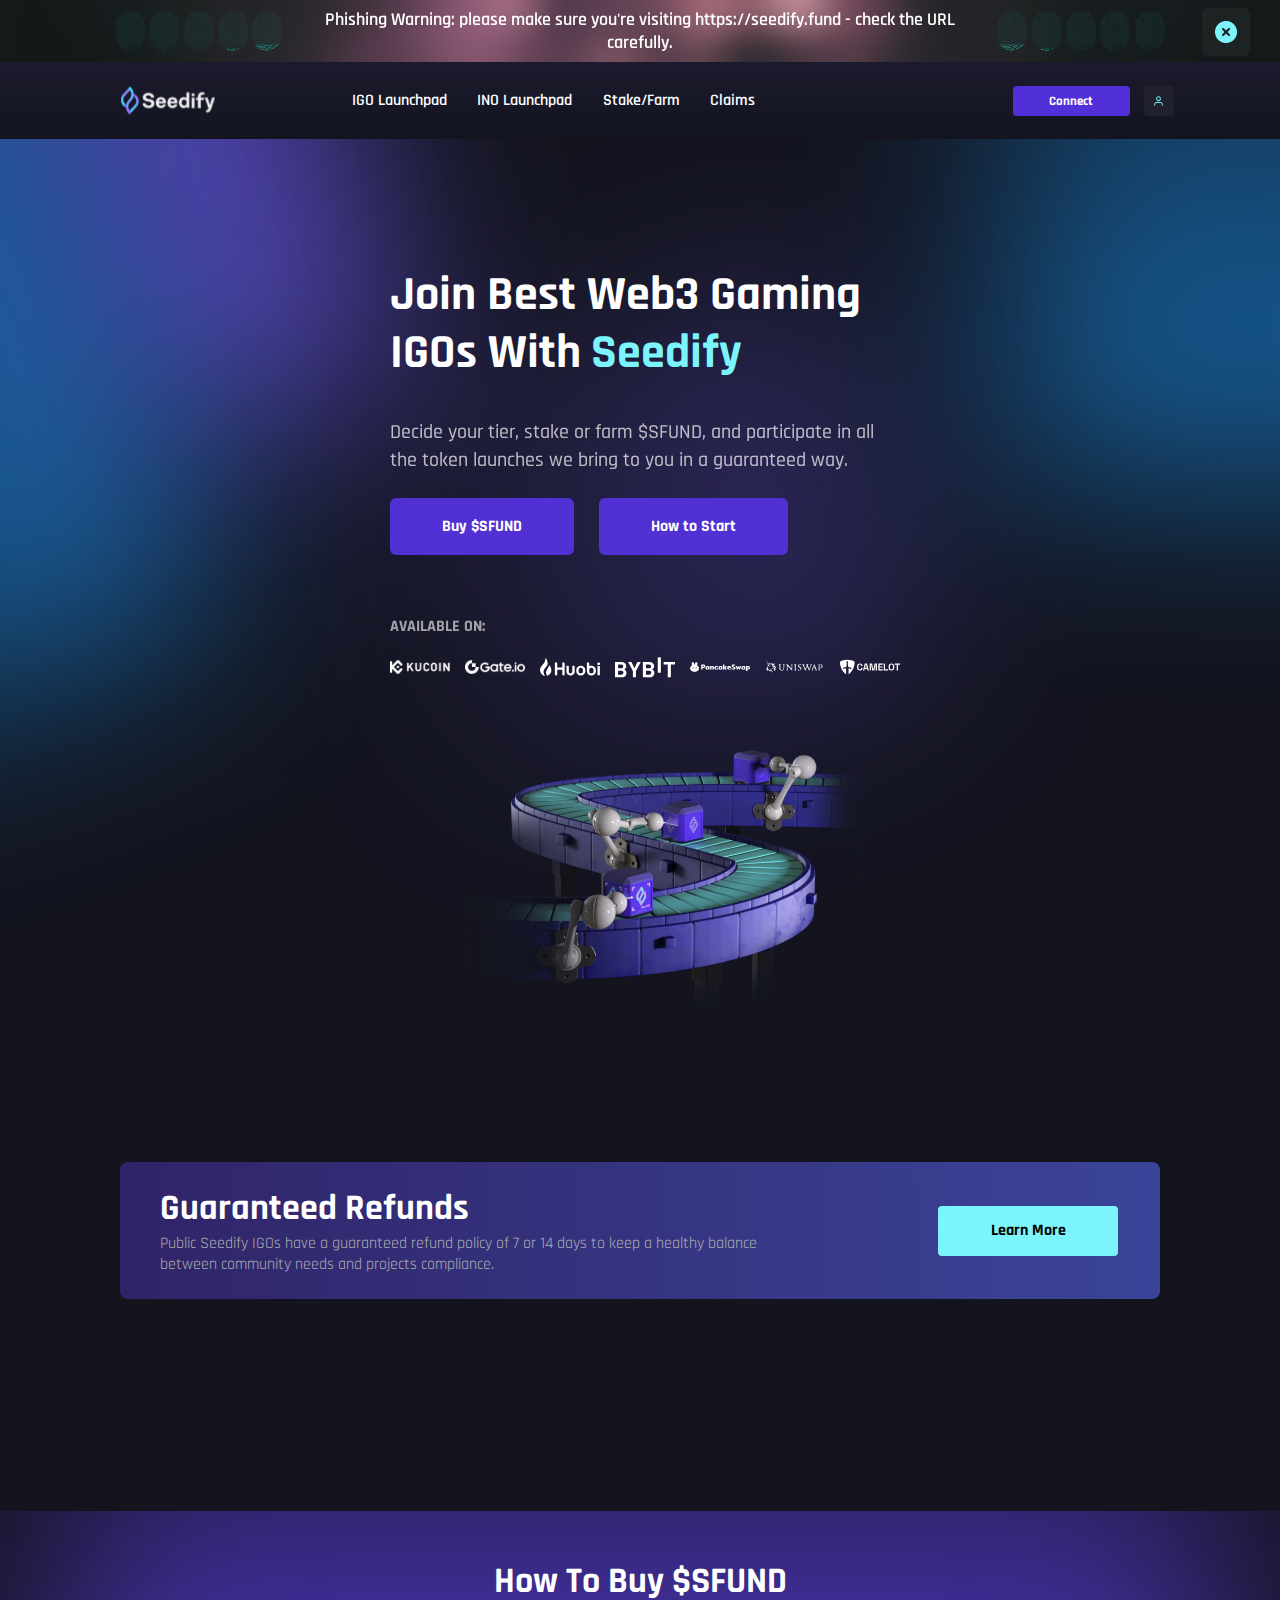
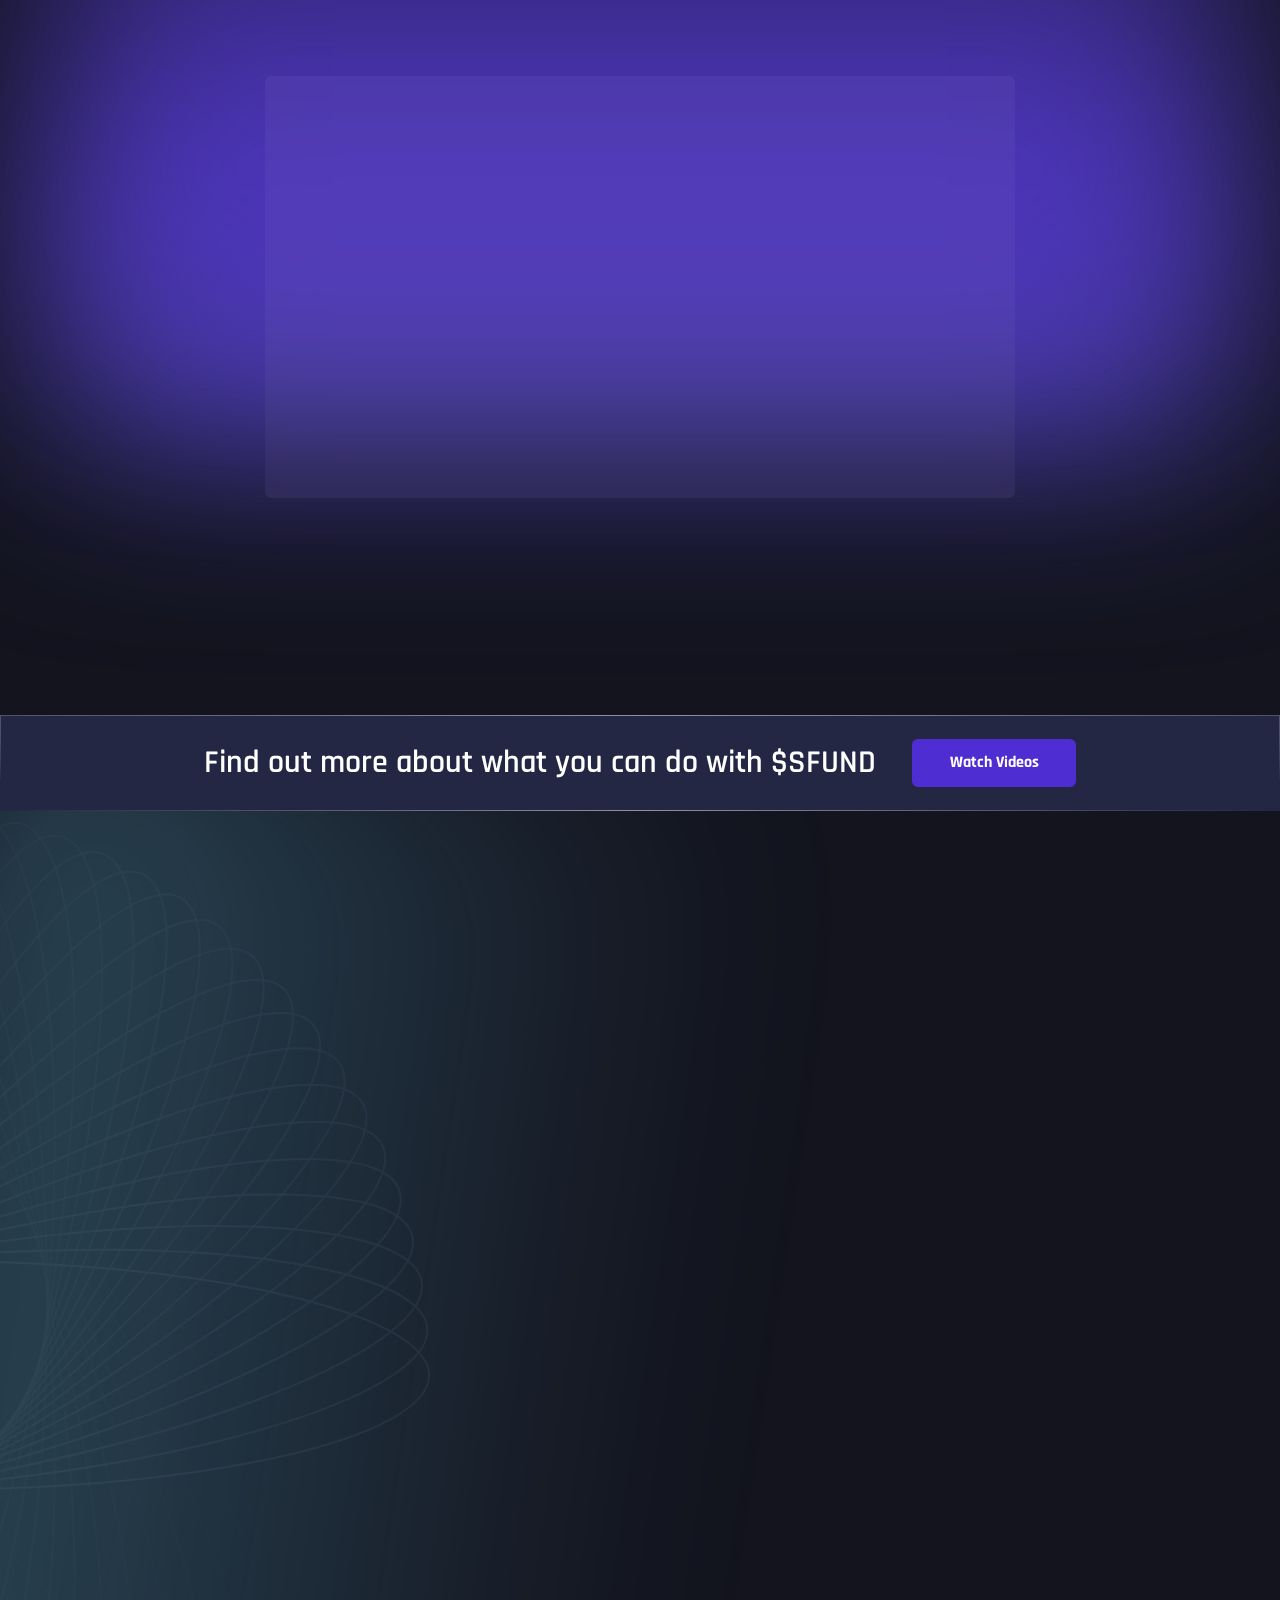
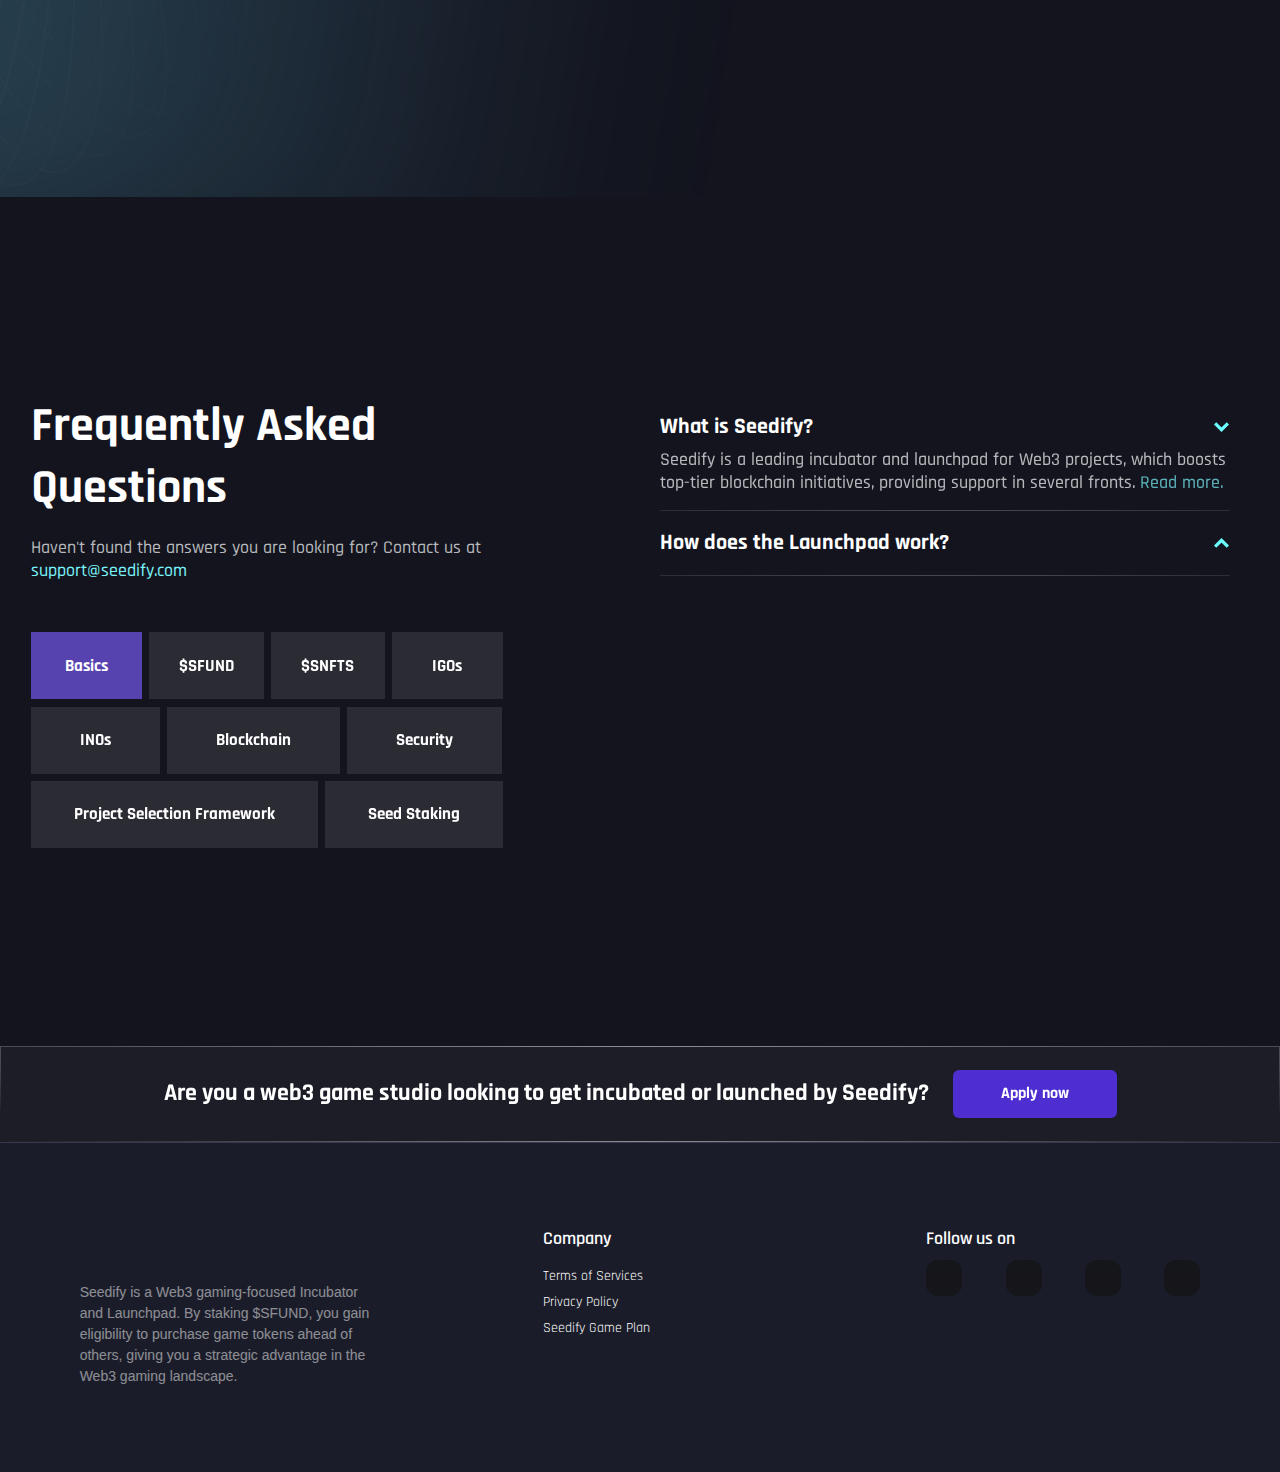
==== $PAY/index.html @ 80eb25ad "1" ====
<!DOCTYPE html><html><head><meta charset="utf-8"><meta name="viewport" content="width=device-width"><title>Seedify</title><meta name="description" content="Seedify NFT Games Launchpad"><link rel="icon" href="favicon.ico"><link rel="preload" as="image" imagesrcset="/_next/static/media/seedify-logo.feca0d1c.svg 1x, /_next/static/media/seedify-logo.feca0d1c.svg 2x"><meta name="next-head-count" content="6"><meta name="description" content="Seedify home page"><meta name="viewport" content="user-scalable=no, width=device-width, initial-scale=1"><meta name="apple-mobile-web-app-capable" content="yes"><link rel="icon" href="favicon.ico"><link rel="preconnect" href="https://fonts.googleapis.com"><link rel="preconnect" href="https://fonts.gstatic.com"><link rel="preconnect" href="https://fonts.gstatic.com" crossorigin=""><link rel="preload" href="/_next/static/css/ee3208a90d8efda3.css" as="style"><link rel="stylesheet" href="css/ee3208a90d8efda3.css" data-n-g=""><link rel="preload" href="/_next/static/css/843c5befcadf083e.css" as="style"><link rel="stylesheet" href="css/843c5befcadf083e.css" data-n-p=""><link rel="preload" href="/_next/static/css/9abc16a0dbf0c3b5.css" as="style"><link rel="stylesheet" href="css/9abc16a0dbf0c3b5.css" data-n-p=""><noscript data-n-css=""></noscript><script defer="" nomodule="" src="js/polyfills-c67a75d1b6f99dc8.js" type="06c1fb3efff5fe38e432257c-text/javascript"></script><script src="js/webpack-0e7f80b81f5e053f.js" defer="" type="06c1fb3efff5fe38e432257c-text/javascript"></script><script src="js/framework-36098b990598bc0c.js" defer="" type="06c1fb3efff5fe38e432257c-text/javascript"></script><script src="js/main-943f6b3a7e4ecf68.js" defer="" type="06c1fb3efff5fe38e432257c-text/javascript"></script><script src="js/_app-bb336f6fd1e840fb.js" defer="" type="06c1fb3efff5fe38e432257c-text/javascript"></script><script src="js/282-9e169ae1593f522c.js" defer="" type="06c1fb3efff5fe38e432257c-text/javascript"></script><script src="js/117-ef9631a33d7182e3.js" defer="" type="06c1fb3efff5fe38e432257c-text/javascript"></script><script src="js/645-cb080ee47fba0766.js" defer="" type="06c1fb3efff5fe38e432257c-text/javascript"></script><script src="js/index-18d62c91a3f77181.js" defer="" type="06c1fb3efff5fe38e432257c-text/javascript"></script><script src="js/_buildManifest.js" defer="" type="06c1fb3efff5fe38e432257c-text/javascript"></script><script src="js/_ssgManifest.js" defer="" type="06c1fb3efff5fe38e432257c-text/javascript"></script><style data-href="https://fonts.googleapis.com/css2?family=Rajdhani:wght@300;400;500;600;700&amp;display=swap">@font-face{font-family:'Rajdhani';font-style:normal;font-weight:300;font-display:swap;src:url(fonts/LDI2apCSOBg7S-QT7pasEcOv.woff) format('woff')}@font-face{font-family:'Rajdhani';font-style:normal;font-weight:400;font-display:swap;src:url(fonts/LDIxapCSOBg7S-QT7q4D.woff) format('woff')}@font-face{font-family:'Rajdhani';font-style:normal;font-weight:500;font-display:swap;src:url(fonts/LDI2apCSOBg7S-QT7pb0EMOv.woff) format('woff')}@font-face{font-family:'Rajdhani';font-style:normal;font-weight:600;font-display:swap;src:url(fonts/LDI2apCSOBg7S-QT7pbYF8Ov.woff) format('woff')}@font-face{font-family:'Rajdhani';font-style:normal;font-weight:700;font-display:swap;src:url(fonts/LDI2apCSOBg7S-QT7pa8FsOv.woff) format('woff')}@font-face{font-family:'Rajdhani';font-style:normal;font-weight:300;font-display:swap;src:url(fonts/LDI2apCSOBg7S-QT7pasEfOqeefkkbIxyyg.woff2) format('woff2');unicode-range:U+0900-097F,U+1CD0-1CF9,U+200C-200D,U+20A8,U+20B9,U+25CC,U+A830-A839,U+A8E0-A8FF}@font-face{font-family:'Rajdhani';font-style:normal;font-weight:300;font-display:swap;src:url(fonts/LDI2apCSOBg7S-QT7pasEfOleefkkbIxyyg.woff2) format('woff2');unicode-range:U+0100-02AF,U+0304,U+0308,U+0329,U+1E00-1E9F,U+1EF2-1EFF,U+2020,U+20A0-20AB,U+20AD-20CF,U+2113,U+2C60-2C7F,U+A720-A7FF}@font-face{font-family:'Rajdhani';font-style:normal;font-weight:300;font-display:swap;src:url(fonts/LDI2apCSOBg7S-QT7pasEfOreefkkbIx.woff2) format('woff2');unicode-range:U+0000-00FF,U+0131,U+0152-0153,U+02BB-02BC,U+02C6,U+02DA,U+02DC,U+0304,U+0308,U+0329,U+2000-206F,U+2074,U+20AC,U+2122,U+2191,U+2193,U+2212,U+2215,U+FEFF,U+FFFD}@font-face{font-family:'Rajdhani';font-style:normal;font-weight:400;font-display:swap;src:url(fonts/LDIxapCSOBg7S-QT7p4GM-aGW-rOq7s.woff2) format('woff2');unicode-range:U+0900-097F,U+1CD0-1CF9,U+200C-200D,U+20A8,U+20B9,U+25CC,U+A830-A839,U+A8E0-A8FF}@font-face{font-family:'Rajdhani';font-style:normal;font-weight:400;font-display:swap;src:url(fonts/LDIxapCSOBg7S-QT7p4JM-aGW-rOq7s.woff2) format('woff2');unicode-range:U+0100-02AF,U+0304,U+0308,U+0329,U+1E00-1E9F,U+1EF2-1EFF,U+2020,U+20A0-20AB,U+20AD-20CF,U+2113,U+2C60-2C7F,U+A720-A7FF}@font-face{font-family:'Rajdhani';font-style:normal;font-weight:400;font-display:swap;src:url(fonts/LDIxapCSOBg7S-QT7p4HM-aGW-rO.woff2) format('woff2');unicode-range:U+0000-00FF,U+0131,U+0152-0153,U+02BB-02BC,U+02C6,U+02DA,U+02DC,U+0304,U+0308,U+0329,U+2000-206F,U+2074,U+20AC,U+2122,U+2191,U+2193,U+2212,U+2215,U+FEFF,U+FFFD}@font-face{font-family:'Rajdhani';font-style:normal;font-weight:500;font-display:swap;src:url(fonts/LDI2apCSOBg7S-QT7pb0EPOqeefkkbIxyyg.woff2) format('woff2');unicode-range:U+0900-097F,U+1CD0-1CF9,U+200C-200D,U+20A8,U+20B9,U+25CC,U+A830-A839,U+A8E0-A8FF}@font-face{font-family:'Rajdhani';font-style:normal;font-weight:500;font-display:swap;src:url(fonts/LDI2apCSOBg7S-QT7pb0EPOleefkkbIxyyg.woff2) format('woff2');unicode-range:U+0100-02AF,U+0304,U+0308,U+0329,U+1E00-1E9F,U+1EF2-1EFF,U+2020,U+20A0-20AB,U+20AD-20CF,U+2113,U+2C60-2C7F,U+A720-A7FF}@font-face{font-family:'Rajdhani';font-style:normal;font-weight:500;font-display:swap;src:url(fonts/LDI2apCSOBg7S-QT7pb0EPOreefkkbIx.woff2) format('woff2');unicode-range:U+0000-00FF,U+0131,U+0152-0153,U+02BB-02BC,U+02C6,U+02DA,U+02DC,U+0304,U+0308,U+0329,U+2000-206F,U+2074,U+20AC,U+2122,U+2191,U+2193,U+2212,U+2215,U+FEFF,U+FFFD}@font-face{font-family:'Rajdhani';font-style:normal;font-weight:600;font-display:swap;src:url(fonts/LDI2apCSOBg7S-QT7pbYF_OqeefkkbIxyyg.woff2) format('woff2');unicode-range:U+0900-097F,U+1CD0-1CF9,U+200C-200D,U+20A8,U+20B9,U+25CC,U+A830-A839,U+A8E0-A8FF}@font-face{font-family:'Rajdhani';font-style:normal;font-weight:600;font-display:swap;src:url(fonts/LDI2apCSOBg7S-QT7pbYF_OleefkkbIxyyg.woff2) format('woff2');unicode-range:U+0100-02AF,U+0304,U+0308,U+0329,U+1E00-1E9F,U+1EF2-1EFF,U+2020,U+20A0-20AB,U+20AD-20CF,U+2113,U+2C60-2C7F,U+A720-A7FF}@font-face{font-family:'Rajdhani';font-style:normal;font-weight:600;font-display:swap;src:url(fonts/LDI2apCSOBg7S-QT7pbYF_OreefkkbIx.woff2) format('woff2');unicode-range:U+0000-00FF,U+0131,U+0152-0153,U+02BB-02BC,U+02C6,U+02DA,U+02DC,U+0304,U+0308,U+0329,U+2000-206F,U+2074,U+20AC,U+2122,U+2191,U+2193,U+2212,U+2215,U+FEFF,U+FFFD}@font-face{font-family:'Rajdhani';font-style:normal;font-weight:700;font-display:swap;src:url(fonts/LDI2apCSOBg7S-QT7pa8FvOqeefkkbIxyyg.woff2) format('woff2');unicode-range:U+0900-097F,U+1CD0-1CF9,U+200C-200D,U+20A8,U+20B9,U+25CC,U+A830-A839,U+A8E0-A8FF}@font-face{font-family:'Rajdhani';font-style:normal;font-weight:700;font-display:swap;src:url(fonts/LDI2apCSOBg7S-QT7pa8FvOleefkkbIxyyg.woff2) format('woff2');unicode-range:U+0100-02AF,U+0304,U+0308,U+0329,U+1E00-1E9F,U+1EF2-1EFF,U+2020,U+20A0-20AB,U+20AD-20CF,U+2113,U+2C60-2C7F,U+A720-A7FF}@font-face{font-family:'Rajdhani';font-style:normal;font-weight:700;font-display:swap;src:url(fonts/LDI2apCSOBg7S-QT7pa8FvOreefkkbIx.woff2) format('woff2');unicode-range:U+0000-00FF,U+0131,U+0152-0153,U+02BB-02BC,U+02C6,U+02DA,U+02DC,U+0304,U+0308,U+0329,U+2000-206F,U+2074,U+20AC,U+2122,U+2191,U+2193,U+2212,U+2215,U+FEFF,U+FFFD}</style></head><body><div id="__next"><style>
    #nprogress {
      pointer-events: none;
    }
    #nprogress .bar {
      background: #A68EF7;
      position: fixed;
      z-index: 9999;
      top: 0;
      left: 0;
      width: 100%;
      height: 3px;
    }
    #nprogress .peg {
      display: block;
      position: absolute;
      right: 0px;
      width: 100px;
      height: 100%;
      box-shadow: 0 0 10px #A68EF7, 0 0 5px #A68EF7;
      opacity: 1;
      -webkit-transform: rotate(3deg) translate(0px, -4px);
      -ms-transform: rotate(3deg) translate(0px, -4px);
      transform: rotate(3deg) translate(0px, -4px);
    }
    #nprogress .spinner {
      display: block;
      position: fixed;
      z-index: 1031;
      top: 15px;
      right: 15px;
    }
    #nprogress .spinner-icon {
      width: 18px;
      height: 18px;
      box-sizing: border-box;
      border: solid 2px transparent;
      border-top-color: #A68EF7;
      border-left-color: #A68EF7;
      border-radius: 50%;
      -webkit-animation: nprogresss-spinner 400ms linear infinite;
      animation: nprogress-spinner 400ms linear infinite;
    }
    .nprogress-custom-parent {
      overflow: hidden;
      position: relative;
    }
    .nprogress-custom-parent #nprogress .spinner,
    .nprogress-custom-parent #nprogress .bar {
      position: absolute;
    }
    @-webkit-keyframes nprogress-spinner {
      0% {
        -webkit-transform: rotate(0deg);
      }
      100% {
        -webkit-transform: rotate(360deg);
      }
    }
    @keyframes nprogress-spinner {
      0% {
        transform: rotate(0deg);
      }
      100% {
        transform: rotate(360deg);
      }
    }
  </style><div><div class="Phishing_warningContainer__jZN1W"><div class="Phishing_fingerPrint__Ps2g_"><span> <svg class="Phishing_svg__eilKr" viewBox="0 0 38 50" fill="none"><g opacity="0.2" clip-path="url(#clip0_343_3896)"><path fill-rule="evenodd" clip-rule="evenodd" d="M0.495416 19.4551C0.61943 19.4555 0.739049 19.4093 0.83039 19.3255C1.85734 18.377 3.08439 17.6707 4.42106 17.2588C5.75774 16.8469 7.16995 16.7399 8.55356 16.9456C8.88291 16.9929 9.21527 17.0162 9.548 17.0153C10.3812 17.0153 11.1133 16.8522 11.7225 16.5309C13.5893 15.5553 14.7931 12.9134 14.7121 9.95854C14.6675 8.02558 15.218 6.1255 16.2893 4.51494C17.3606 2.90439 18.901 1.66096 20.7025 0.95259C20.8249 0.904627 20.9231 0.810097 20.9757 0.689794C21.0282 0.569491 21.0308 0.433271 20.9827 0.3111C20.9347 0.188929 20.84 0.090815 20.7196 0.0383419C20.5991 -0.0141313 20.4627 -0.0166658 20.3403 0.031297C18.3496 0.814327 16.6474 2.1886 15.4637 3.96851C14.28 5.74842 13.6718 7.84822 13.7212 9.98433C13.791 12.5705 12.8021 14.8493 11.2619 15.6549C10.7951 15.901 10.2152 16.0257 9.548 16.0257C9.264 16.0257 8.98038 16.005 8.69941 15.9637C7.16996 15.7367 5.60903 15.8551 4.13142 16.31C2.65381 16.7649 1.29712 17.5448 0.161145 18.5924C0.0874302 18.6597 0.0358063 18.7476 0.0130418 18.8448C-0.00972266 18.9419 -0.00256662 19.0436 0.0335763 19.1366C0.0697191 19.2296 0.133159 19.3095 0.215575 19.3658C0.297991 19.4221 0.395536 19.4523 0.495416 19.4523V19.4551ZM0.642663 16.8398C0.740034 16.8397 0.835192 16.8108 0.916221 16.7569C3.24864 15.2093 6.0719 14.5781 8.84247 14.9847C9.07599 15.0199 9.31183 15.0376 9.548 15.0377C10.047 15.0377 10.4803 14.9492 10.8041 14.7812C11.8111 14.2537 12.7979 12.4459 12.7344 10.0124C12.6867 8.2807 13.0371 6.56116 13.7589 4.98591C14.4807 3.41065 15.5545 2.02162 16.8978 0.925569C16.9996 0.842396 17.0641 0.722248 17.0772 0.591555C17.0903 0.460863 17.0509 0.330331 16.9676 0.228676C16.8843 0.12702 16.764 0.0625693 16.6331 0.0495001C16.5022 0.0364308 16.3715 0.0758138 16.2697 0.158986C14.8098 1.35034 13.6429 2.86011 12.8586 4.57225C12.0743 6.28438 11.6935 8.1533 11.7455 10.0354C11.8014 12.1672 10.9605 13.5798 10.3456 13.9017C10.2438 13.9554 10.0044 14.0453 9.55288 14.0453C9.36599 14.045 9.17937 14.0308 8.9946 14.0028C5.97901 13.5592 2.90577 14.2471 0.368406 15.9339C0.28067 15.9931 0.214212 16.0788 0.178757 16.1785C0.143302 16.2781 0.140708 16.3865 0.171354 16.4877C0.202001 16.589 0.264279 16.6778 0.349081 16.7411C0.433883 16.8045 0.53676 16.839 0.642663 16.8398ZM9.90765 10.4315C9.81508 10.3414 9.76144 10.2188 9.75816 10.0897C9.67839 6.81687 10.7187 3.61472 12.7073 1.01199C12.7468 0.96037 12.7962 0.917037 12.8525 0.884462C12.9088 0.851888 12.971 0.830708 13.0355 0.822134C13.1 0.813559 13.1656 0.817758 13.2285 0.834489C13.2914 0.85122 13.3503 0.880157 13.402 0.919646C13.4537 0.959136 13.4971 1.00841 13.5297 1.06464C13.5623 1.12088 13.5835 1.18298 13.5921 1.2474C13.6007 1.31182 13.5965 1.3773 13.5797 1.4401C13.563 1.5029 13.534 1.56179 13.4945 1.6134C11.6435 4.03643 10.6751 7.01725 10.7491 10.0639C10.751 10.1289 10.74 10.1937 10.7167 10.2544C10.6935 10.3152 10.6584 10.3707 10.6136 10.4179C10.5688 10.4651 10.5151 10.503 10.4556 10.5295C10.3961 10.5559 10.332 10.5703 10.2669 10.572H10.2536C10.1244 10.572 10.0002 10.5216 9.90765 10.4315ZM8.25982 9.65695H8.27727C8.40566 9.65685 8.52901 9.60706 8.62141 9.51804C8.71381 9.42902 8.76805 9.3077 8.77275 9.17957C8.84416 7.00454 9.38374 4.87037 10.3548 2.92217C10.3846 2.86387 10.4025 2.80025 10.4075 2.735C10.4125 2.66974 10.4044 2.60415 10.3839 2.54201C10.3633 2.47987 10.3306 2.42243 10.2876 2.373C10.2447 2.32357 10.1923 2.28315 10.1336 2.25406C10.0749 2.22498 10.011 2.20782 9.94561 2.20357C9.88021 2.19932 9.81462 2.20806 9.75263 2.2293C9.69064 2.25054 9.63348 2.28385 9.58448 2.3273C9.53547 2.37075 9.49557 2.42348 9.46711 2.48243C8.43292 4.55691 7.85789 6.82935 7.78109 9.14543C7.77886 9.21041 7.78947 9.2752 7.81232 9.33609C7.83518 9.39698 7.86983 9.45277 7.91429 9.50028C7.95875 9.54779 8.01215 9.58607 8.07144 9.61296C8.13073 9.63984 8.19474 9.65479 8.25982 9.65695ZM3.3678 9.34056C3.40419 9.34072 3.44048 9.33674 3.47597 9.32871C4.42185 9.11883 5.38398 8.99014 6.35183 8.94403C6.47299 8.93821 6.58782 8.88827 6.67461 8.80365C6.7614 8.71903 6.81415 8.60559 6.82288 8.48477C6.91018 7.25167 7.13034 6.03156 7.47956 4.8456C7.49984 4.78272 7.50731 4.71643 7.50153 4.65062C7.49574 4.58482 7.47682 4.52084 7.44587 4.46245C7.41493 4.40407 7.37259 4.35246 7.32136 4.31068C7.27012 4.26889 7.21103 4.23778 7.14756 4.21916C7.0841 4.20055 7.01754 4.19482 6.95182 4.2023C6.88609 4.20978 6.82254 4.23033 6.76489 4.26274C6.70725 4.29514 6.65669 4.33874 6.61619 4.39097C6.57569 4.4432 6.54607 4.503 6.52909 4.56684C6.20037 5.68141 5.97953 6.82491 5.86961 7.98162C4.9919 8.04461 4.12001 8.17201 3.26103 8.36282C3.14396 8.39107 3.04121 8.46093 2.97198 8.55934C2.90276 8.65775 2.87179 8.77797 2.88487 8.89752C2.89796 9.01707 2.95419 9.12778 3.04307 9.20893C3.13195 9.29008 3.24739 9.33613 3.3678 9.33847V9.34056ZM37.1438 28.0653C37.2082 28.0745 37.2702 28.0963 37.3262 28.1295C37.4387 28.197 37.5199 28.3062 37.5518 28.4334C37.5837 28.5605 37.5638 28.6951 37.4965 28.8076C34.382 34.051 29.9282 38.2909 24.6162 41.0785C19.9824 43.5057 14.9132 44.7365 9.54876 44.7365C8.21146 44.7361 6.87534 44.6574 5.54725 44.5009C5.4817 44.4945 5.41809 44.4751 5.36015 44.4438C5.3022 44.4125 5.25108 44.37 5.20977 44.3188C5.16847 44.2675 5.13781 44.2086 5.11959 44.1454C5.10136 44.0822 5.09594 44.016 5.10364 43.9506C5.11135 43.8853 5.13201 43.8222 5.16444 43.7649C5.19686 43.7077 5.2404 43.6574 5.29249 43.6172C5.34458 43.5769 5.40418 43.5474 5.46782 43.5305C5.53146 43.5135 5.59784 43.5093 5.6631 43.5183C6.95277 43.6698 8.2502 43.7459 9.54876 43.7462C14.7513 43.7462 19.6656 42.5538 24.1556 40.2018C29.3085 37.502 33.6269 33.3903 36.6472 28.303C36.6804 28.2471 36.7242 28.1982 36.7763 28.1592C36.8284 28.1203 36.8876 28.0919 36.9507 28.0758C37.0138 28.0597 37.0794 28.0561 37.1438 28.0653ZM37.3416 31.7979C37.2888 31.7599 37.2291 31.7326 37.1657 31.7176C37.1024 31.7027 37.0367 31.7003 36.9725 31.7107C36.9083 31.7212 36.8467 31.7441 36.7914 31.7784C36.736 31.8126 36.688 31.8574 36.65 31.9101C33.5795 36.1612 29.684 39.5439 25.0789 41.9552C23.4237 42.823 21.6975 43.5486 19.9189 44.1239C19.8064 44.16 19.7105 44.235 19.6486 44.3355C19.5866 44.436 19.5626 44.5553 19.581 44.6719C19.5993 44.7885 19.6588 44.8946 19.7487 44.9713C19.8386 45.0479 19.9529 45.0899 20.0711 45.0898C20.123 45.0899 20.1746 45.0817 20.2239 45.0654C22.0559 44.4739 23.8342 43.7279 25.5395 42.8353C30.2849 40.3523 34.2906 36.872 37.454 32.4927C37.4925 32.4399 37.5203 32.3799 37.5355 32.3162C37.5508 32.2526 37.5532 32.1866 37.5428 32.122C37.5323 32.0574 37.5092 31.9955 37.4746 31.9399C37.4401 31.8842 37.3949 31.836 37.3416 31.7979ZM36.0617 35.8162C33.689 38.5064 30.9181 40.8183 27.8452 42.6716C27.7895 42.7052 27.7409 42.7494 27.7023 42.8017C27.6637 42.854 27.6358 42.9134 27.6202 42.9765C27.6046 43.0396 27.6015 43.1052 27.6113 43.1694C27.621 43.2337 27.6434 43.2954 27.677 43.351C27.7106 43.4067 27.7549 43.4552 27.8073 43.4937C27.8597 43.5323 27.9192 43.5601 27.9824 43.5757C28.0456 43.5913 28.1112 43.5943 28.1755 43.5846C28.2399 43.5749 28.3017 43.5526 28.3574 43.519C31.5169 41.6137 34.3657 39.2367 36.805 36.4706C36.8895 36.3719 36.9318 36.2439 36.9227 36.1142C36.9135 35.9846 36.8537 35.8638 36.7561 35.7779C36.6585 35.6919 36.531 35.6478 36.401 35.6549C36.2711 35.6621 36.1492 35.7201 36.0617 35.8162ZM33.8112 40.4924C30.8033 43.2955 27.3507 45.581 23.5938 47.2557C23.4735 47.3092 23.3794 47.4081 23.3322 47.5308C23.2849 47.6535 23.2884 47.79 23.3419 47.9101C23.3954 48.0303 23.4945 48.1243 23.6174 48.1714C23.7403 48.2186 23.8769 48.2151 23.9972 48.1617C27.8546 46.4422 31.3996 44.0958 34.4881 41.2178C34.5841 41.1282 34.6406 41.0041 34.6451 40.8729C34.6495 40.7417 34.6016 40.6141 34.5118 40.5182C34.422 40.4222 34.2978 40.3659 34.1664 40.3614C34.035 40.357 33.9072 40.4048 33.8112 40.4945V40.4924ZM21.1883 47.8767C19.726 48.35 18.2355 48.7315 16.7255 49.0189C16.604 49.0415 16.4953 49.1086 16.4208 49.2072C16.3463 49.3057 16.3114 49.4286 16.3229 49.5515C16.3344 49.6744 16.3916 49.7886 16.4831 49.8716C16.5747 49.9546 16.694 50.0005 16.8176 50.0001C16.8488 50.0002 16.8799 49.9972 16.9104 49.991C18.4616 49.6964 19.9927 49.3046 21.4947 48.8182C21.5566 48.7981 21.6139 48.766 21.6634 48.7238C21.7129 48.6816 21.7536 48.63 21.7831 48.5721C21.8127 48.5142 21.8305 48.451 21.8356 48.3862C21.8407 48.3214 21.833 48.2563 21.8129 48.1944C21.7928 48.1326 21.7607 48.0754 21.7184 48.0259C21.6761 47.9765 21.6245 47.9359 21.5665 47.9064C21.5085 47.8769 21.4453 47.8591 21.3804 47.854C21.3155 47.8489 21.2502 47.8566 21.1883 47.8767ZM25.4557 44.3338C25.5041 44.3772 25.5435 44.4297 25.5716 44.4884C25.6 44.547 25.6166 44.6106 25.6203 44.6756C25.6241 44.7406 25.6149 44.8057 25.5934 44.8671C25.5719 44.9286 25.5384 44.9852 25.4949 45.0337C25.4514 45.0822 25.3987 45.1216 25.3399 45.1497C21.0472 47.2101 16.387 48.3972 11.6305 48.6419H11.6033C11.4742 48.6417 11.3502 48.5913 11.2578 48.5013C11.1654 48.4113 11.1118 48.2888 11.1084 48.16C11.1051 48.0311 11.1522 47.906 11.2398 47.8113C11.3274 47.7166 11.4485 47.6598 11.5775 47.653C16.2034 47.4151 20.7358 46.2607 24.9107 44.257C24.9693 44.2287 25.0329 44.2122 25.0978 44.2086C25.1628 44.2049 25.2279 44.2141 25.2893 44.2356C25.3507 44.2571 25.4072 44.2905 25.4557 44.3338ZM17.6097 44.9287C17.7212 44.9982 17.8005 45.109 17.8302 45.2368C17.8447 45.3004 17.8466 45.3662 17.8356 45.4305C17.8246 45.4947 17.801 45.5562 17.7662 45.6114C17.7314 45.6665 17.6861 45.7143 17.6327 45.7519C17.5794 45.7895 17.5191 45.8163 17.4554 45.8306C14.8655 46.4238 12.2164 46.7214 9.5592 46.7177C9.09583 46.7177 8.62617 46.7087 8.12302 46.6892C7.99205 46.6838 7.86856 46.6268 7.77958 46.5306C7.69061 46.4345 7.64339 46.3071 7.64829 46.1763C7.65318 46.0455 7.70978 45.922 7.80569 45.8327C7.9016 45.7435 8.029 45.6959 8.16 45.7003C8.6485 45.7184 9.1049 45.7274 9.55572 45.7274C12.1401 45.7315 14.7166 45.4426 17.2356 44.8661C17.3637 44.8367 17.4982 44.8592 17.6097 44.9287ZM37.5265 24.452C34.6185 30.9631 29.8389 36.1096 23.6978 39.3258C19.3501 41.6032 14.5908 42.758 9.55085 42.7545C7.9559 42.7548 6.36308 42.6383 4.78519 42.4061C4.40765 42.3517 4.01406 42.2785 3.61558 42.1893C3.48732 42.1607 3.37571 42.0823 3.3053 41.9715C3.23489 41.8607 3.21145 41.7264 3.24014 41.5984C3.26883 41.4703 3.34729 41.3588 3.45827 41.2885C3.56925 41.2182 3.70366 41.1948 3.83192 41.2234C4.20597 41.3071 4.57514 41.3754 4.92895 41.4269C6.45918 41.6531 8.00395 41.767 9.55085 41.7677C14.4275 41.7677 19.0319 40.6513 23.2358 38.4491C29.1752 35.3389 33.8034 30.3575 36.6193 24.0492C36.6458 23.9897 36.6837 23.936 36.731 23.8912C36.7782 23.8463 36.8339 23.8112 36.8947 23.7879C36.9556 23.7645 37.0205 23.7533 37.0856 23.755C37.1508 23.7567 37.215 23.7712 37.2746 23.7976C37.3341 23.8241 37.3879 23.862 37.4328 23.9092C37.4777 23.9564 37.5128 24.0119 37.5362 24.0727C37.5596 24.1335 37.5708 24.1982 37.5691 24.2633C37.5675 24.3284 37.553 24.3925 37.5265 24.452ZM2.22612 11.7365C2.17412 11.7548 2.11938 11.7643 2.06422 11.7644C1.94718 11.764 1.83403 11.7224 1.74477 11.6468C1.65551 11.5712 1.59588 11.4665 1.57642 11.3512C1.55696 11.236 1.57893 11.1176 1.63844 11.0169C1.69794 10.9163 1.79116 10.8399 1.90162 10.8012C3.59684 10.2136 5.37875 9.91393 7.17322 9.9148C7.23829 9.9148 7.30272 9.92759 7.36283 9.95246C7.42295 9.97733 7.47757 10.0138 7.52358 10.0597C7.56959 10.1057 7.60608 10.1602 7.63098 10.2202C7.65588 10.2803 7.6687 10.3446 7.6687 10.4096C7.6687 10.4746 7.65588 10.5389 7.63098 10.5989C7.60608 10.659 7.56959 10.7135 7.52358 10.7595C7.47757 10.8054 7.42295 10.8419 7.36283 10.8667C7.30272 10.8916 7.23829 10.9044 7.17322 10.9044C5.48921 10.9037 3.817 11.1849 2.22612 11.7365ZM9.55225 40.7781C14.267 40.7781 18.7172 39.7 22.778 37.5724C29.8606 33.8593 35.1301 27.1545 37.3381 19.0922C37.3532 19.0374 37.3726 18.976 37.3933 18.9101C37.5233 18.497 37.708 17.9101 37.262 17.7172C37.196 17.6889 37.1246 17.6753 37.0527 17.6772C36.9809 17.6791 36.9104 17.6966 36.8459 17.7284C36.7815 17.7602 36.7248 17.8056 36.6796 17.8614C36.6345 17.9172 36.602 17.9821 36.5844 18.0517C34.5829 26.1963 29.3832 32.9917 22.3174 36.6964C18.4004 38.7474 14.1051 39.7871 9.55225 39.7871C8.10278 39.7857 6.65533 39.679 5.22136 39.4679C4.27627 39.3296 3.34867 39.0908 2.45436 38.7557C2.39342 38.7328 2.32856 38.7222 2.26349 38.7243C2.19842 38.7265 2.13441 38.7414 2.07511 38.7683C2.01582 38.7951 1.9624 38.8334 1.91791 38.8808C1.87342 38.9283 1.83874 38.9841 1.81583 39.0449C1.79291 39.1058 1.78223 39.1706 1.78439 39.2355C1.78654 39.3005 1.80149 39.3644 1.82838 39.4237C1.85527 39.4829 1.89358 39.5362 1.94112 39.5806C1.98866 39.6251 2.04449 39.6597 2.10543 39.6826C3.06591 40.0426 4.062 40.2995 5.0769 40.4492C6.55873 40.667 8.05446 40.7769 9.55225 40.7781ZM0.706254 13.9679C0.732612 14.0298 0.77127 14.0857 0.819886 14.1322C0.868501 14.1787 0.92606 14.2149 0.989085 14.2385C1.05211 14.2622 1.11929 14.2728 1.18655 14.2698C1.2538 14.2668 1.31975 14.2501 1.38039 14.2209C3.18352 13.3393 5.16496 12.8821 7.17259 12.8843C7.82841 12.8844 8.48334 12.9324 9.13216 13.0278C9.19654 13.0373 9.26216 13.034 9.32527 13.0182C9.38838 13.0023 9.44774 12.9742 9.49997 12.9354C9.5522 12.8967 9.59628 12.848 9.62968 12.7922C9.66308 12.7365 9.68515 12.6747 9.69463 12.6104C9.70412 12.5461 9.70083 12.4806 9.68496 12.4175C9.66908 12.3545 9.64094 12.2952 9.60212 12.2431C9.5633 12.1909 9.51458 12.1469 9.45873 12.1136C9.40288 12.0802 9.341 12.0582 9.27662 12.0487C8.5803 11.945 7.87729 11.8926 7.17328 11.8919C5.02525 11.8895 2.90494 12.3762 0.973534 13.3149C0.912884 13.3401 0.857815 13.377 0.811507 13.4235C0.7652 13.47 0.72857 13.5251 0.703724 13.5858C0.678878 13.6466 0.666309 13.7116 0.666744 13.7771C0.667179 13.8427 0.680605 13.9076 0.706254 13.9679ZM21.8562 35.8197C18.0815 37.7961 13.9418 38.7982 9.55231 38.7982C8.1512 38.797 6.75203 38.694 5.36587 38.4902C3.83061 38.2663 2.35137 37.7554 1.00566 36.9842C0.949255 36.9518 0.8998 36.9086 0.860119 36.857C0.820439 36.8055 0.791313 36.7467 0.774399 36.6839C0.757486 36.6211 0.75312 36.5556 0.761549 36.4912C0.769978 36.4267 0.791035 36.3646 0.823523 36.3082C0.85601 36.2519 0.89929 36.2025 0.950891 36.1629C1.00249 36.1233 1.0614 36.0942 1.12426 36.0773C1.18712 36.0604 1.25269 36.056 1.31724 36.0645C1.38179 36.0729 1.44404 36.0939 1.50044 36.1263C2.73814 36.8357 4.09884 37.3053 5.51102 37.5104C6.84906 37.7078 8.19974 37.8075 9.55231 37.8086C13.7799 37.8086 17.7668 36.8441 21.3956 34.943C29.548 30.6697 34.8077 22.2247 35.4651 12.3525C35.4694 12.2877 35.4865 12.2243 35.5154 12.1661C35.5443 12.1079 35.5844 12.0559 35.6334 12.0131C35.6823 11.9703 35.7393 11.9376 35.8009 11.9168C35.8626 11.896 35.9277 11.8875 35.9927 11.8919C36.0576 11.8962 36.121 11.9133 36.1794 11.9421C36.2377 11.971 36.2897 12.011 36.3326 12.0599C36.3754 12.1088 36.4082 12.1657 36.429 12.2273C36.4498 12.2888 36.4583 12.3539 36.454 12.4187C35.7735 22.6373 30.317 31.3854 21.8562 35.8197ZM20.9342 34.067C17.4478 35.8929 13.6186 36.8184 9.55221 36.8184C8.24838 36.8177 6.94637 36.7211 5.65678 36.5292C3.67785 36.2428 1.82446 35.3898 0.320974 34.0733C0.272083 34.0304 0.232138 33.9783 0.203416 33.9199C0.174694 33.8616 0.157757 33.7982 0.153577 33.7333C0.149397 33.6684 0.158057 33.6034 0.179056 33.5418C0.200055 33.4803 0.232985 33.4235 0.275966 33.3747C0.318947 33.3258 0.371135 33.2859 0.429554 33.2573C0.487974 33.2286 0.551479 33.2117 0.616443 33.2075C0.681407 33.2033 0.746556 33.212 0.808174 33.2329C0.869793 33.2539 0.926672 33.2868 0.975564 33.3297C2.3355 34.5203 4.01199 35.2916 5.80194 35.55C7.04346 35.7349 8.29696 35.8281 9.55221 35.8288C13.4567 35.8288 17.1309 34.9409 20.4737 33.1903C28.8019 28.8264 33.8111 19.7382 33.5445 9.47227C33.5354 9.1747 33.5138 8.87503 33.4747 8.54749C33.4737 8.528 33.4737 8.50846 33.4747 8.48896C33.473 8.36032 33.5215 8.23607 33.6099 8.14253C33.6984 8.049 33.8198 7.99355 33.9485 7.98793C34.0772 7.98231 34.203 8.02697 34.2993 8.11243C34.3956 8.1979 34.4548 8.31745 34.4643 8.44575C34.502 8.79838 34.5264 9.12661 34.5341 9.44718C34.8104 20.0922 29.5995 29.5268 20.9342 34.067ZM9.55224 34.8385C8.34541 34.8375 7.14027 34.7485 5.94642 34.5723C4.85138 34.4139 3.79863 34.0403 2.84901 33.4732C1.89938 32.9061 1.07171 32.1567 0.413816 31.2683C0.295181 31.1052 0.182827 30.9422 0.0788464 30.7805C0.00795966 30.6696 -0.0159099 30.5351 0.0124896 30.4066C0.0408891 30.2782 0.11923 30.1662 0.23028 30.0954C0.34133 30.0246 0.475992 30.0008 0.60464 30.0292C0.733289 30.0575 0.845387 30.1358 0.916273 30.2467C1.00909 30.3902 1.10888 30.538 1.21356 30.6773C1.79406 31.461 2.52436 32.1221 3.36224 32.6222C4.20012 33.1223 5.12896 33.4516 6.09506 33.591C7.24083 33.7606 8.39746 33.8463 9.55573 33.8475C13.1371 33.8475 16.5008 33.0377 19.5574 31.4349C27.2066 27.4249 31.8069 19.0288 31.5605 9.52245C31.5403 8.53742 31.3226 7.56642 30.9204 6.6668C30.5181 5.76718 29.9395 4.95716 29.2185 4.2846C28.3869 3.68063 27.5037 3.15081 26.5792 2.70126C25.7896 2.42861 24.9597 2.29056 24.1242 2.29288H23.9322C21.962 2.34707 20.0936 3.17914 18.7367 4.6067C17.3798 6.03426 16.645 7.94084 16.6934 9.90853C16.7918 13.6578 15.2014 16.9465 12.6416 18.2866C11.9008 18.6673 11.0918 18.8977 10.2613 18.9647C10.196 18.9715 10.13 18.9653 10.0672 18.9465C10.0043 18.9276 9.94582 18.8965 9.89511 18.8549C9.8444 18.8133 9.80247 18.762 9.77176 18.7041C9.74105 18.6462 9.72216 18.5828 9.7162 18.5175C9.71024 18.4522 9.71731 18.3864 9.73703 18.3239C9.75674 18.2614 9.78869 18.2034 9.83103 18.1534C9.87336 18.1033 9.92523 18.0621 9.98364 18.0322C10.042 18.0023 10.1058 17.9843 10.1712 17.9792C10.8721 17.9234 11.555 17.7302 12.1811 17.4106C14.4086 16.2433 15.7911 13.3094 15.7024 9.93431C15.6477 7.70418 16.4805 5.54334 18.0185 3.92545C19.5565 2.30755 21.6741 1.3646 23.9071 1.30329H24.1242C25.0495 1.30134 25.969 1.45107 26.8458 1.74651H26.8821L26.9658 1.78693L26.9659 1.78695C27.0894 1.83224 27.2129 1.87754 27.3336 1.92631C28.2443 2.29265 29.0823 2.8182 29.8082 3.47829L29.8222 3.48456L29.8919 3.55425C30.7122 4.31606 31.3707 5.23485 31.8282 6.25595C32.2857 7.27706 32.5328 8.37962 32.555 9.49805C32.8083 19.3842 28.0042 28.1295 20.0145 32.3129C16.8141 33.989 13.2941 34.8385 9.55224 34.8385ZM0.227522 22.415C0.307268 22.4667 0.400399 22.4941 0.495496 22.4937C0.578773 22.494 0.660779 22.4733 0.733953 22.4336C0.807127 22.3939 0.869116 22.3365 0.91421 22.2665C2.28131 20.1438 4.68263 18.8253 7.17467 18.8253C7.53948 18.8252 7.9038 18.8518 8.26472 18.9047C8.3313 18.9201 8.40034 18.9215 8.4675 18.909C8.53466 18.8964 8.59849 18.8701 8.65498 18.8317C8.71147 18.7933 8.75941 18.7437 8.79577 18.6859C8.83213 18.6282 8.85613 18.5635 8.86627 18.496C8.8764 18.4285 8.87245 18.3597 8.85467 18.2938C8.83688 18.2279 8.80564 18.1664 8.76291 18.1132C8.72018 18.06 8.66688 18.0161 8.60637 17.9844C8.54586 17.9527 8.47943 17.9339 8.41128 17.9291C8.0019 17.8682 7.58856 17.8379 7.17467 17.8385C4.303 17.8385 1.65115 19.2943 0.0802755 21.7341C0.00998594 21.8441 -0.013981 21.9773 0.013595 22.1048C0.041171 22.2323 0.118058 22.3438 0.227522 22.415ZM9.54523 19.9891C10.8642 19.9891 12.0575 19.7117 13.1043 19.1647C15.9955 17.6503 17.7939 14.007 17.6836 9.87995C17.6414 8.17461 18.2782 6.52216 19.4543 5.28498C20.6303 4.04781 22.2498 3.3269 23.9573 3.28037H24.1227C25.8056 3.27104 27.4246 3.92308 28.6302 5.09567C29.8357 6.26827 30.5311 7.86733 30.566 9.54753C30.8033 18.6734 26.4061 26.7253 19.0891 30.5582C16.1783 32.0851 12.9682 32.8579 9.54871 32.8579C8.43905 32.8573 7.33091 32.7755 6.2332 32.6133C5.39616 32.49 4.59163 32.2033 3.86556 31.7695C3.13949 31.3357 2.50609 30.7633 2.00154 30.0851C1.49699 29.4068 1.13116 28.6359 0.924944 27.8165C0.718731 26.997 0.676173 26.1451 0.799697 25.3092C1.26168 22.1766 4.00076 19.8135 7.17042 19.8135C7.4869 19.8137 7.80293 19.837 8.11601 19.8832C8.58919 19.9532 9.06687 19.9886 9.54523 19.9891ZM20.1755 5.97061C19.1805 7.01741 18.6417 8.4155 18.6774 9.85835C18.7946 14.3554 16.7876 18.3528 13.5642 20.0427C12.3771 20.6644 11.0254 20.9801 9.54732 20.9801C9.02039 20.9796 8.4942 20.9407 7.97295 20.8637C7.26457 20.7591 6.54249 20.7949 5.84797 20.9691C5.15345 21.1433 4.50011 21.4525 3.92528 21.8789C3.35044 22.3053 2.86537 22.8407 2.49779 23.4543C2.1302 24.068 1.8873 24.748 1.78297 25.4555C1.67834 26.1627 1.71425 26.8836 1.88864 27.577C2.06304 28.2703 2.37252 28.9226 2.79938 29.4965C3.22625 30.0704 3.76216 30.5547 4.37648 30.9217C4.99081 31.2887 5.67153 31.5313 6.37975 31.6356C7.42963 31.7908 8.48948 31.8691 9.55081 31.8697C12.8091 31.8697 15.8636 31.1345 18.6313 29.685C25.6106 26.0277 29.8047 18.3228 29.5772 9.57681C29.5475 8.15509 28.9591 6.80206 27.9389 5.80992C26.9188 4.81778 25.5488 4.26615 24.1248 4.27414H23.9853C22.5405 4.31374 21.1705 4.92382 20.1755 5.97061ZM7.82857 21.8414C7.24896 21.7556 6.6581 21.7848 6.08978 21.9272C5.52146 22.0696 4.98683 22.3225 4.51647 22.6715C4.04611 23.0204 3.64925 23.4585 3.34858 23.9607C3.04792 24.463 2.84935 25.0194 2.76423 25.5984C2.67858 26.177 2.70793 26.7668 2.85058 27.3341C2.99324 27.9014 3.24642 28.4351 3.59565 28.9047C3.94488 29.3743 4.38333 29.7705 4.88595 30.0709C5.38858 30.3712 5.94552 30.5697 6.52498 30.655C7.52684 30.8027 8.53816 30.8772 9.55088 30.878C12.6473 30.878 15.5469 30.1811 18.1701 28.8069C19.5856 28.0644 20.897 27.1388 22.0704 26.0541C22.1182 26.01 22.1568 25.9569 22.1841 25.8978C22.2113 25.8387 22.2266 25.7749 22.2291 25.7099C22.2317 25.645 22.2213 25.5801 22.1988 25.5191C22.1762 25.4581 22.1418 25.4022 22.0976 25.3545C22.0534 25.3067 22.0002 25.2682 21.9411 25.241C21.8819 25.2138 21.818 25.1985 21.7529 25.196C21.6879 25.1934 21.623 25.2037 21.5619 25.2263C21.5008 25.2488 21.4448 25.2831 21.397 25.3273C20.2877 26.3528 19.0481 27.2282 17.7102 27.9309C15.23 29.2299 12.4847 29.8884 9.55088 29.8884C8.58659 29.8888 7.62355 29.8189 6.66944 29.6794C5.75926 29.5451 4.93976 29.0553 4.39116 28.3177C3.84256 27.5801 3.60979 26.6551 3.74402 25.7461C3.86912 24.926 4.28315 24.1773 4.91164 23.6347C5.54013 23.0922 6.34184 22.7914 7.17259 22.7864C7.34355 22.7868 7.51425 22.7994 7.68342 22.824C8.30048 22.916 8.92349 22.9626 9.54739 22.9634C11.35 22.9634 13.0115 22.5718 14.4854 21.7989C18.3725 19.7633 20.7954 15.0579 20.6587 9.81235C20.6358 8.89409 20.9785 8.00424 21.6117 7.33796C22.2449 6.67169 23.1168 6.28338 24.0363 6.2582H24.1249C25.0312 6.25288 25.9032 6.60381 26.5526 7.23518C27.2019 7.86656 27.5765 8.72769 27.5953 9.63255C27.7349 14.977 26.0845 19.9751 22.9497 23.7049C22.8652 23.8055 22.8242 23.9354 22.8356 24.0662C22.8471 24.1969 22.9101 24.3178 23.0108 24.4022C23.1115 24.4865 23.2416 24.5275 23.3725 24.5161C23.5035 24.5046 23.6245 24.4417 23.709 24.3412C26.9994 20.426 28.7335 15.1931 28.5863 9.60677C28.5619 8.44347 28.0804 7.33642 27.2457 6.52462C26.411 5.71283 25.29 5.26144 24.1249 5.26791H24.0111C22.8289 5.30003 21.7078 5.79907 20.8935 6.65557C20.0793 7.51207 19.6384 8.6561 19.6677 9.83674C19.7947 14.708 17.5797 19.0594 14.0248 20.9222C12.6947 21.6191 11.1881 21.9731 9.54739 21.9731C8.97201 21.971 8.39754 21.927 7.82857 21.8414ZM7.53894 23.8004C9.40989 24.0757 12.2146 24.1029 14.9467 22.6707C19.1652 20.4637 21.7968 15.4014 21.6503 9.78099C21.6332 9.12486 21.8779 8.48884 22.3305 8.01286C22.7831 7.53687 23.4064 7.25991 24.0635 7.24291C24.7205 7.22591 25.3574 7.47025 25.834 7.92218C26.3107 8.37412 26.588 8.99663 26.6051 9.65277C26.8025 17.2587 23.2184 23.9265 17.2496 27.0542C14.9132 28.2779 12.3234 28.8982 9.55155 28.8982C8.63576 28.8976 7.72124 28.8303 6.81526 28.6968C6.16506 28.6009 5.57962 28.2511 5.18772 27.7242C4.79582 27.1973 4.62957 26.5365 4.72553 25.8872C4.8215 25.2379 5.17182 24.6533 5.69944 24.262C6.22706 23.8706 6.88874 23.7046 7.53894 23.8004ZM22.7324 9.17687C22.6639 9.3617 22.6329 9.5583 22.6412 9.75521C22.7976 15.7499 19.958 21.1606 15.4073 23.5474C12.4393 25.1029 9.41129 25.0757 7.39378 24.7795C7.20065 24.7511 7.00378 24.7609 6.81444 24.8084C6.62509 24.8559 6.44698 24.9402 6.29025 25.0565C6.13353 25.1727 6.00127 25.3187 5.90103 25.486C5.80078 25.6533 5.73452 25.8386 5.70602 26.0315C5.67752 26.2244 5.68734 26.421 5.73492 26.6101C5.7825 26.7991 5.86691 26.977 5.98332 27.1335C6.09974 27.29 6.24588 27.4221 6.41341 27.5222C6.58094 27.6223 6.76658 27.6885 6.95972 27.7169C7.81784 27.8437 8.68409 27.9078 9.55155 27.9086C12.1615 27.9086 14.5963 27.326 16.7897 26.1775C22.4207 23.2269 25.8018 16.9046 25.6141 9.67855C25.6123 9.48147 25.5712 9.28673 25.4932 9.10568C25.4152 8.92463 25.3019 8.76088 25.16 8.62399C25.018 8.4871 24.8501 8.3798 24.6662 8.30835C24.4823 8.2369 24.2859 8.20272 24.0886 8.2078C23.8914 8.21289 23.6971 8.25714 23.5171 8.33798C23.3371 8.41882 23.175 8.53463 23.0403 8.67865C22.9055 8.82268 22.8009 8.99204 22.7324 9.17687ZM23.5561 14.9582C23.6196 14.9728 23.6854 14.9747 23.7497 14.9639C23.814 14.953 23.8754 14.9295 23.9306 14.8948C23.9857 14.86 24.0334 14.8148 24.071 14.7615C24.1085 14.7083 24.1351 14.6482 24.1493 14.5847C24.509 12.9845 24.6682 11.3458 24.6231 9.70643C24.6197 9.5752 24.5642 9.4507 24.4689 9.36033C24.3735 9.26996 24.2462 9.22111 24.1148 9.22452C23.9833 9.22794 23.8587 9.28335 23.7682 9.37856C23.6777 9.47377 23.6288 9.60098 23.6322 9.73221C23.6755 11.2899 23.5243 12.8469 23.1821 14.3672C23.1537 14.4951 23.1771 14.629 23.2472 14.7397C23.3172 14.8504 23.4283 14.9289 23.5561 14.9582ZM6.90589 25.869C7.00263 25.7909 7.12523 25.752 7.24935 25.7601C9.41201 26.0765 12.6619 26.1036 15.8651 24.4213C18.7521 22.9091 21.069 20.2448 22.3893 16.92C22.4126 16.8586 22.4479 16.8025 22.493 16.7548C22.5382 16.7072 22.5925 16.669 22.6526 16.6425C22.7127 16.616 22.7775 16.6017 22.8431 16.6005C22.9088 16.5992 22.9741 16.611 23.0352 16.6352C23.0963 16.6593 23.152 16.6954 23.199 16.7413C23.246 16.7871 23.2834 16.8418 23.309 16.9023C23.3346 16.9627 23.3479 17.0276 23.3482 17.0932C23.3484 17.1588 23.3356 17.2238 23.3105 17.2844C21.9029 20.8302 19.4227 23.6764 16.3257 25.2987C13.9502 26.5434 11.5593 26.9162 9.54739 26.9162C8.72991 26.9154 7.91358 26.8551 7.10489 26.7357C6.98376 26.7075 6.87767 26.6349 6.80769 26.5322C6.73771 26.4295 6.70896 26.3043 6.72716 26.1814C6.74535 26.0586 6.80915 25.947 6.90589 25.869Z" fill="#21897E"></path></g><mask id="mask0_343_3896" style="mask-type:alpha" maskUnits="userSpaceOnUse" x="0" y="0" width="38" height="50"><g clip-path="url(#clip1_343_3896)"><path fill-rule="evenodd" clip-rule="evenodd" d="M0.495416 19.4551C0.61943 19.4555 0.739049 19.4093 0.83039 19.3255C1.85734 18.377 3.08439 17.6707 4.42106 17.2588C5.75774 16.8469 7.16995 16.7399 8.55356 16.9456C8.88291 16.9929 9.21527 17.0162 9.548 17.0153C10.3812 17.0153 11.1133 16.8522 11.7225 16.5309C13.5893 15.5553 14.7931 12.9134 14.7121 9.95854C14.6675 8.02558 15.218 6.1255 16.2893 4.51494C17.3606 2.90439 18.901 1.66096 20.7025 0.95259C20.8249 0.904627 20.9231 0.810097 20.9757 0.689794C21.0282 0.569491 21.0308 0.433271 20.9827 0.3111C20.9347 0.188929 20.84 0.090815 20.7196 0.0383419C20.5991 -0.0141313 20.4627 -0.0166658 20.3403 0.031297C18.3496 0.814327 16.6474 2.1886 15.4637 3.96851C14.28 5.74842 13.6718 7.84822 13.7212 9.98433C13.791 12.5705 12.8021 14.8493 11.2619 15.6549C10.7951 15.901 10.2152 16.0257 9.548 16.0257C9.264 16.0257 8.98038 16.005 8.69941 15.9637C7.16996 15.7367 5.60903 15.8551 4.13142 16.31C2.65381 16.7649 1.29712 17.5448 0.161145 18.5924C0.0874302 18.6597 0.0358063 18.7476 0.0130418 18.8448C-0.00972266 18.9419 -0.00256662 19.0436 0.0335763 19.1366C0.0697191 19.2296 0.133159 19.3095 0.215575 19.3658C0.297991 19.4221 0.395536 19.4523 0.495416 19.4523V19.4551ZM0.642663 16.8398C0.740034 16.8397 0.835192 16.8108 0.916221 16.7569C3.24864 15.2093 6.0719 14.5781 8.84247 14.9847C9.07599 15.0199 9.31183 15.0376 9.548 15.0377C10.047 15.0377 10.4803 14.9492 10.8041 14.7812C11.8111 14.2537 12.7979 12.4459 12.7344 10.0124C12.6867 8.2807 13.0371 6.56116 13.7589 4.98591C14.4807 3.41065 15.5545 2.02162 16.8978 0.925569C16.9996 0.842396 17.0641 0.722248 17.0772 0.591555C17.0903 0.460863 17.0509 0.330331 16.9676 0.228676C16.8843 0.12702 16.764 0.0625693 16.6331 0.0495001C16.5022 0.0364308 16.3715 0.0758138 16.2697 0.158986C14.8098 1.35034 13.6429 2.86011 12.8586 4.57225C12.0743 6.28438 11.6935 8.1533 11.7455 10.0354C11.8014 12.1672 10.9605 13.5798 10.3456 13.9017C10.2438 13.9554 10.0044 14.0453 9.55288 14.0453C9.36599 14.045 9.17937 14.0308 8.9946 14.0028C5.97901 13.5592 2.90577 14.2471 0.368406 15.9339C0.28067 15.9931 0.214212 16.0788 0.178757 16.1785C0.143302 16.2781 0.140708 16.3865 0.171354 16.4877C0.202001 16.589 0.264279 16.6778 0.349081 16.7411C0.433883 16.8045 0.53676 16.839 0.642663 16.8398ZM9.90765 10.4315C9.81508 10.3414 9.76144 10.2188 9.75816 10.0897C9.67839 6.81687 10.7187 3.61472 12.7073 1.01199C12.7468 0.96037 12.7962 0.917037 12.8525 0.884462C12.9088 0.851888 12.971 0.830708 13.0355 0.822134C13.1 0.813559 13.1656 0.817758 13.2285 0.834489C13.2914 0.85122 13.3503 0.880157 13.402 0.919646C13.4537 0.959136 13.4971 1.00841 13.5297 1.06464C13.5623 1.12088 13.5835 1.18298 13.5921 1.2474C13.6007 1.31182 13.5965 1.3773 13.5797 1.4401C13.563 1.5029 13.534 1.56179 13.4945 1.6134C11.6435 4.03643 10.6751 7.01725 10.7491 10.0639C10.751 10.1289 10.74 10.1937 10.7167 10.2544C10.6935 10.3152 10.6584 10.3707 10.6136 10.4179C10.5688 10.4651 10.5151 10.503 10.4556 10.5295C10.3961 10.5559 10.332 10.5703 10.2669 10.572H10.2536C10.1244 10.572 10.0002 10.5216 9.90765 10.4315ZM8.25982 9.65695H8.27727C8.40566 9.65685 8.52901 9.60706 8.62141 9.51804C8.71381 9.42902 8.76805 9.3077 8.77275 9.17957C8.84416 7.00454 9.38374 4.87037 10.3548 2.92217C10.3846 2.86387 10.4025 2.80025 10.4075 2.735C10.4125 2.66974 10.4044 2.60415 10.3839 2.54201C10.3633 2.47987 10.3306 2.42243 10.2876 2.373C10.2447 2.32357 10.1923 2.28315 10.1336 2.25406C10.0749 2.22498 10.011 2.20782 9.94561 2.20357C9.88021 2.19932 9.81462 2.20806 9.75263 2.2293C9.69064 2.25054 9.63348 2.28385 9.58448 2.3273C9.53547 2.37075 9.49557 2.42348 9.46711 2.48243C8.43292 4.55691 7.85789 6.82935 7.78109 9.14543C7.77886 9.21041 7.78947 9.2752 7.81232 9.33609C7.83518 9.39698 7.86983 9.45277 7.91429 9.50028C7.95875 9.54779 8.01215 9.58607 8.07144 9.61296C8.13073 9.63984 8.19474 9.65479 8.25982 9.65695ZM3.3678 9.34056C3.40419 9.34072 3.44048 9.33674 3.47597 9.32871C4.42185 9.11883 5.38398 8.99014 6.35183 8.94403C6.47299 8.93821 6.58782 8.88827 6.67461 8.80365C6.7614 8.71903 6.81415 8.60559 6.82288 8.48477C6.91018 7.25167 7.13034 6.03156 7.47956 4.8456C7.49984 4.78272 7.50731 4.71643 7.50153 4.65062C7.49574 4.58482 7.47682 4.52084 7.44587 4.46245C7.41493 4.40407 7.37259 4.35246 7.32136 4.31068C7.27012 4.26889 7.21103 4.23778 7.14756 4.21916C7.0841 4.20055 7.01754 4.19482 6.95182 4.2023C6.88609 4.20978 6.82254 4.23033 6.76489 4.26274C6.70725 4.29514 6.65669 4.33874 6.61619 4.39097C6.57569 4.4432 6.54607 4.503 6.52909 4.56684C6.20037 5.68141 5.97953 6.82491 5.86961 7.98162C4.9919 8.04461 4.12001 8.17201 3.26103 8.36282C3.14396 8.39107 3.04121 8.46093 2.97198 8.55934C2.90276 8.65775 2.87179 8.77797 2.88487 8.89752C2.89796 9.01707 2.95419 9.12778 3.04307 9.20893C3.13195 9.29008 3.24739 9.33613 3.3678 9.33847V9.34056ZM37.1438 28.0653C37.2082 28.0745 37.2702 28.0963 37.3262 28.1295C37.4387 28.197 37.5199 28.3062 37.5518 28.4334C37.5837 28.5605 37.5638 28.6951 37.4965 28.8076C34.382 34.051 29.9282 38.2909 24.6162 41.0785C19.9824 43.5057 14.9132 44.7365 9.54876 44.7365C8.21146 44.7361 6.87534 44.6574 5.54725 44.5009C5.4817 44.4945 5.41809 44.4751 5.36015 44.4438C5.3022 44.4125 5.25108 44.37 5.20977 44.3188C5.16847 44.2675 5.13781 44.2086 5.11959 44.1454C5.10136 44.0822 5.09594 44.016 5.10364 43.9506C5.11135 43.8853 5.13201 43.8222 5.16444 43.7649C5.19686 43.7077 5.2404 43.6574 5.29249 43.6172C5.34458 43.5769 5.40418 43.5474 5.46782 43.5305C5.53146 43.5135 5.59784 43.5093 5.6631 43.5183C6.95277 43.6698 8.2502 43.7459 9.54876 43.7462C14.7513 43.7462 19.6656 42.5538 24.1556 40.2018C29.3085 37.502 33.6269 33.3903 36.6472 28.303C36.6804 28.2471 36.7242 28.1982 36.7763 28.1592C36.8284 28.1203 36.8876 28.0919 36.9507 28.0758C37.0138 28.0597 37.0794 28.0561 37.1438 28.0653ZM37.3416 31.7979C37.2888 31.7599 37.2291 31.7326 37.1657 31.7176C37.1024 31.7027 37.0367 31.7003 36.9725 31.7107C36.9083 31.7212 36.8467 31.7441 36.7914 31.7784C36.736 31.8126 36.688 31.8574 36.65 31.9101C33.5795 36.1612 29.684 39.5439 25.0789 41.9552C23.4237 42.823 21.6975 43.5486 19.9189 44.1239C19.8064 44.16 19.7105 44.235 19.6486 44.3355C19.5866 44.436 19.5626 44.5553 19.581 44.6719C19.5993 44.7885 19.6588 44.8946 19.7487 44.9713C19.8386 45.0479 19.9529 45.0899 20.0711 45.0898C20.123 45.0899 20.1746 45.0817 20.2239 45.0654C22.0559 44.4739 23.8342 43.7279 25.5395 42.8353C30.2849 40.3523 34.2906 36.872 37.454 32.4927C37.4925 32.4399 37.5203 32.3799 37.5355 32.3162C37.5508 32.2526 37.5532 32.1866 37.5428 32.122C37.5323 32.0574 37.5092 31.9955 37.4746 31.9399C37.4401 31.8842 37.3949 31.836 37.3416 31.7979ZM36.0617 35.8162C33.689 38.5064 30.9181 40.8183 27.8452 42.6716C27.7895 42.7052 27.7409 42.7494 27.7023 42.8017C27.6637 42.854 27.6358 42.9134 27.6202 42.9765C27.6046 43.0396 27.6015 43.1052 27.6113 43.1694C27.621 43.2337 27.6434 43.2954 27.677 43.351C27.7106 43.4067 27.7549 43.4552 27.8073 43.4937C27.8597 43.5323 27.9192 43.5601 27.9824 43.5757C28.0456 43.5913 28.1112 43.5943 28.1755 43.5846C28.2399 43.5749 28.3017 43.5526 28.3574 43.519C31.5169 41.6137 34.3657 39.2367 36.805 36.4706C36.8895 36.3719 36.9318 36.2439 36.9227 36.1142C36.9135 35.9846 36.8537 35.8638 36.7561 35.7779C36.6585 35.6919 36.531 35.6478 36.401 35.6549C36.2711 35.6621 36.1492 35.7201 36.0617 35.8162ZM33.8112 40.4924C30.8033 43.2955 27.3507 45.581 23.5938 47.2557C23.4735 47.3092 23.3794 47.4081 23.3322 47.5308C23.2849 47.6535 23.2884 47.79 23.3419 47.9101C23.3954 48.0303 23.4945 48.1243 23.6174 48.1714C23.7403 48.2186 23.8769 48.2151 23.9972 48.1617C27.8546 46.4422 31.3996 44.0958 34.4881 41.2178C34.5841 41.1282 34.6406 41.0041 34.6451 40.8729C34.6495 40.7417 34.6016 40.6141 34.5118 40.5182C34.422 40.4222 34.2978 40.3659 34.1664 40.3614C34.035 40.357 33.9072 40.4048 33.8112 40.4945V40.4924ZM21.1883 47.8767C19.726 48.35 18.2355 48.7315 16.7255 49.0189C16.604 49.0415 16.4953 49.1086 16.4208 49.2072C16.3463 49.3057 16.3114 49.4286 16.3229 49.5515C16.3344 49.6744 16.3916 49.7886 16.4831 49.8716C16.5747 49.9546 16.694 50.0005 16.8176 50.0001C16.8488 50.0002 16.8799 49.9972 16.9104 49.991C18.4616 49.6964 19.9927 49.3046 21.4947 48.8182C21.5566 48.7981 21.6139 48.766 21.6634 48.7238C21.7129 48.6816 21.7536 48.63 21.7831 48.5721C21.8127 48.5142 21.8305 48.451 21.8356 48.3862C21.8407 48.3214 21.833 48.2563 21.8129 48.1944C21.7928 48.1326 21.7607 48.0754 21.7184 48.0259C21.6761 47.9765 21.6245 47.9359 21.5665 47.9064C21.5085 47.8769 21.4453 47.8591 21.3804 47.854C21.3155 47.8489 21.2502 47.8566 21.1883 47.8767ZM25.4557 44.3338C25.5041 44.3772 25.5435 44.4297 25.5716 44.4884C25.6 44.547 25.6166 44.6106 25.6203 44.6756C25.6241 44.7406 25.6149 44.8057 25.5934 44.8671C25.5719 44.9286 25.5384 44.9852 25.4949 45.0337C25.4514 45.0822 25.3987 45.1216 25.3399 45.1497C21.0472 47.2101 16.387 48.3972 11.6305 48.6419H11.6033C11.4742 48.6417 11.3502 48.5913 11.2578 48.5013C11.1654 48.4113 11.1118 48.2888 11.1084 48.16C11.1051 48.0311 11.1522 47.906 11.2398 47.8113C11.3274 47.7166 11.4485 47.6598 11.5775 47.653C16.2034 47.4151 20.7358 46.2607 24.9107 44.257C24.9693 44.2287 25.0329 44.2122 25.0978 44.2086C25.1628 44.2049 25.2279 44.2141 25.2893 44.2356C25.3507 44.2571 25.4072 44.2905 25.4557 44.3338ZM17.6097 44.9287C17.7212 44.9982 17.8005 45.109 17.8302 45.2368C17.8447 45.3004 17.8466 45.3662 17.8356 45.4305C17.8246 45.4947 17.801 45.5562 17.7662 45.6114C17.7314 45.6665 17.6861 45.7143 17.6327 45.7519C17.5794 45.7895 17.5191 45.8163 17.4554 45.8306C14.8655 46.4238 12.2164 46.7214 9.5592 46.7177C9.09583 46.7177 8.62617 46.7087 8.12302 46.6892C7.99205 46.6838 7.86856 46.6268 7.77958 46.5306C7.69061 46.4345 7.64339 46.3071 7.64829 46.1763C7.65318 46.0455 7.70978 45.922 7.80569 45.8327C7.9016 45.7435 8.029 45.6959 8.16 45.7003C8.6485 45.7184 9.1049 45.7274 9.55572 45.7274C12.1401 45.7315 14.7166 45.4426 17.2356 44.8661C17.3637 44.8367 17.4982 44.8592 17.6097 44.9287ZM37.5265 24.452C34.6185 30.9631 29.8389 36.1096 23.6978 39.3258C19.3501 41.6032 14.5908 42.758 9.55085 42.7545C7.9559 42.7548 6.36308 42.6383 4.78519 42.4061C4.40765 42.3517 4.01406 42.2785 3.61558 42.1893C3.48732 42.1607 3.37571 42.0823 3.3053 41.9715C3.23489 41.8607 3.21145 41.7264 3.24014 41.5984C3.26883 41.4703 3.34729 41.3588 3.45827 41.2885C3.56925 41.2182 3.70366 41.1948 3.83192 41.2234C4.20597 41.3071 4.57514 41.3754 4.92895 41.4269C6.45918 41.6531 8.00395 41.767 9.55085 41.7677C14.4275 41.7677 19.0319 40.6513 23.2358 38.4491C29.1752 35.3389 33.8034 30.3575 36.6193 24.0492C36.6458 23.9897 36.6837 23.936 36.731 23.8912C36.7782 23.8463 36.8339 23.8112 36.8947 23.7879C36.9556 23.7645 37.0205 23.7533 37.0856 23.755C37.1508 23.7567 37.215 23.7712 37.2746 23.7976C37.3341 23.8241 37.3879 23.862 37.4328 23.9092C37.4777 23.9564 37.5128 24.0119 37.5362 24.0727C37.5596 24.1335 37.5708 24.1982 37.5691 24.2633C37.5675 24.3284 37.553 24.3925 37.5265 24.452ZM2.22612 11.7365C2.17412 11.7548 2.11938 11.7643 2.06422 11.7644C1.94718 11.764 1.83403 11.7224 1.74477 11.6468C1.65551 11.5712 1.59588 11.4665 1.57642 11.3512C1.55696 11.236 1.57893 11.1176 1.63844 11.0169C1.69794 10.9163 1.79116 10.8399 1.90162 10.8012C3.59684 10.2136 5.37875 9.91393 7.17322 9.9148C7.23829 9.9148 7.30272 9.92759 7.36283 9.95246C7.42295 9.97733 7.47757 10.0138 7.52358 10.0597C7.56959 10.1057 7.60608 10.1602 7.63098 10.2202C7.65588 10.2803 7.6687 10.3446 7.6687 10.4096C7.6687 10.4746 7.65588 10.5389 7.63098 10.5989C7.60608 10.659 7.56959 10.7135 7.52358 10.7595C7.47757 10.8054 7.42295 10.8419 7.36283 10.8667C7.30272 10.8916 7.23829 10.9044 7.17322 10.9044C5.48921 10.9037 3.817 11.1849 2.22612 11.7365ZM9.55225 40.7781C14.267 40.7781 18.7172 39.7 22.778 37.5724C29.8606 33.8593 35.1301 27.1545 37.3381 19.0922C37.3532 19.0374 37.3726 18.976 37.3933 18.9101C37.5233 18.497 37.708 17.9101 37.262 17.7172C37.196 17.6889 37.1246 17.6753 37.0527 17.6772C36.9809 17.6791 36.9104 17.6966 36.8459 17.7284C36.7815 17.7602 36.7248 17.8056 36.6796 17.8614C36.6345 17.9172 36.602 17.9821 36.5844 18.0517C34.5829 26.1963 29.3832 32.9917 22.3174 36.6964C18.4004 38.7474 14.1051 39.7871 9.55225 39.7871C8.10278 39.7857 6.65533 39.679 5.22136 39.4679C4.27627 39.3296 3.34867 39.0908 2.45436 38.7557C2.39342 38.7328 2.32856 38.7222 2.26349 38.7243C2.19842 38.7265 2.13441 38.7414 2.07511 38.7683C2.01582 38.7951 1.9624 38.8334 1.91791 38.8808C1.87342 38.9283 1.83874 38.9841 1.81583 39.0449C1.79291 39.1058 1.78223 39.1706 1.78439 39.2355C1.78654 39.3005 1.80149 39.3644 1.82838 39.4237C1.85527 39.4829 1.89358 39.5362 1.94112 39.5806C1.98866 39.6251 2.04449 39.6597 2.10543 39.6826C3.06591 40.0426 4.062 40.2995 5.0769 40.4492C6.55873 40.667 8.05446 40.7769 9.55225 40.7781ZM0.706254 13.9679C0.732612 14.0298 0.77127 14.0857 0.819886 14.1322C0.868501 14.1787 0.92606 14.2149 0.989085 14.2385C1.05211 14.2622 1.11929 14.2728 1.18655 14.2698C1.2538 14.2668 1.31975 14.2501 1.38039 14.2209C3.18352 13.3393 5.16496 12.8821 7.17259 12.8843C7.82841 12.8844 8.48334 12.9324 9.13216 13.0278C9.19654 13.0373 9.26216 13.034 9.32527 13.0182C9.38838 13.0023 9.44774 12.9742 9.49997 12.9354C9.5522 12.8967 9.59628 12.848 9.62968 12.7922C9.66308 12.7365 9.68515 12.6747 9.69463 12.6104C9.70412 12.5461 9.70083 12.4806 9.68496 12.4175C9.66908 12.3545 9.64094 12.2952 9.60212 12.2431C9.5633 12.1909 9.51458 12.1469 9.45873 12.1136C9.40288 12.0802 9.341 12.0582 9.27662 12.0487C8.5803 11.945 7.87729 11.8926 7.17328 11.8919C5.02525 11.8895 2.90494 12.3762 0.973534 13.3149C0.912884 13.3401 0.857815 13.377 0.811507 13.4235C0.7652 13.47 0.72857 13.5251 0.703724 13.5858C0.678878 13.6466 0.666309 13.7116 0.666744 13.7771C0.667179 13.8427 0.680605 13.9076 0.706254 13.9679ZM21.8562 35.8197C18.0815 37.7961 13.9418 38.7982 9.55231 38.7982C8.1512 38.797 6.75203 38.694 5.36587 38.4902C3.83061 38.2663 2.35137 37.7554 1.00566 36.9842C0.949255 36.9518 0.8998 36.9086 0.860119 36.857C0.820439 36.8055 0.791313 36.7467 0.774399 36.6839C0.757486 36.6211 0.75312 36.5556 0.761549 36.4912C0.769978 36.4267 0.791035 36.3646 0.823523 36.3082C0.85601 36.2519 0.89929 36.2025 0.950891 36.1629C1.00249 36.1233 1.0614 36.0942 1.12426 36.0773C1.18712 36.0604 1.25269 36.056 1.31724 36.0645C1.38179 36.0729 1.44404 36.0939 1.50044 36.1263C2.73814 36.8357 4.09884 37.3053 5.51102 37.5104C6.84906 37.7078 8.19974 37.8075 9.55231 37.8086C13.7799 37.8086 17.7668 36.8441 21.3956 34.943C29.548 30.6697 34.8077 22.2247 35.4651 12.3525C35.4694 12.2877 35.4865 12.2243 35.5154 12.1661C35.5443 12.1079 35.5844 12.0559 35.6334 12.0131C35.6823 11.9703 35.7393 11.9376 35.8009 11.9168C35.8626 11.896 35.9277 11.8875 35.9927 11.8919C36.0576 11.8962 36.121 11.9133 36.1794 11.9421C36.2377 11.971 36.2897 12.011 36.3326 12.0599C36.3754 12.1088 36.4082 12.1657 36.429 12.2273C36.4498 12.2888 36.4583 12.3539 36.454 12.4187C35.7735 22.6373 30.317 31.3854 21.8562 35.8197ZM20.9342 34.067C17.4478 35.8929 13.6186 36.8184 9.55221 36.8184C8.24838 36.8177 6.94637 36.7211 5.65678 36.5292C3.67785 36.2428 1.82446 35.3898 0.320974 34.0733C0.272083 34.0304 0.232138 33.9783 0.203416 33.9199C0.174694 33.8616 0.157757 33.7982 0.153577 33.7333C0.149397 33.6684 0.158057 33.6034 0.179056 33.5418C0.200055 33.4803 0.232985 33.4235 0.275966 33.3747C0.318947 33.3258 0.371135 33.2859 0.429554 33.2573C0.487974 33.2286 0.551479 33.2117 0.616443 33.2075C0.681407 33.2033 0.746556 33.212 0.808174 33.2329C0.869793 33.2539 0.926672 33.2868 0.975564 33.3297C2.3355 34.5203 4.01199 35.2916 5.80194 35.55C7.04346 35.7349 8.29696 35.8281 9.55221 35.8288C13.4567 35.8288 17.1309 34.9409 20.4737 33.1903C28.8019 28.8264 33.8111 19.7382 33.5445 9.47227C33.5354 9.1747 33.5138 8.87503 33.4747 8.54749C33.4737 8.528 33.4737 8.50846 33.4747 8.48896C33.473 8.36032 33.5215 8.23607 33.6099 8.14253C33.6984 8.049 33.8198 7.99355 33.9485 7.98793C34.0772 7.98231 34.203 8.02697 34.2993 8.11243C34.3956 8.1979 34.4548 8.31745 34.4643 8.44575C34.502 8.79838 34.5264 9.12661 34.5341 9.44718C34.8104 20.0922 29.5995 29.5268 20.9342 34.067ZM9.55224 34.8385C8.34541 34.8375 7.14027 34.7485 5.94642 34.5723C4.85138 34.4139 3.79863 34.0403 2.84901 33.4732C1.89938 32.9061 1.07171 32.1567 0.413816 31.2683C0.295181 31.1052 0.182827 30.9422 0.0788464 30.7805C0.00795966 30.6696 -0.0159099 30.5351 0.0124896 30.4066C0.0408891 30.2782 0.11923 30.1662 0.23028 30.0954C0.34133 30.0246 0.475992 30.0008 0.60464 30.0292C0.733289 30.0575 0.845387 30.1358 0.916273 30.2467C1.00909 30.3902 1.10888 30.538 1.21356 30.6773C1.79406 31.461 2.52436 32.1221 3.36224 32.6222C4.20012 33.1223 5.12896 33.4516 6.09506 33.591C7.24083 33.7606 8.39746 33.8463 9.55573 33.8475C13.1371 33.8475 16.5008 33.0377 19.5574 31.4349C27.2066 27.4249 31.8069 19.0288 31.5605 9.52245C31.5403 8.53742 31.3226 7.56642 30.9204 6.6668C30.5181 5.76718 29.9395 4.95716 29.2185 4.2846C28.3869 3.68063 27.5037 3.15081 26.5792 2.70126C25.7896 2.42861 24.9597 2.29056 24.1242 2.29288H23.9322C21.962 2.34707 20.0936 3.17914 18.7367 4.6067C17.3798 6.03426 16.645 7.94084 16.6934 9.90853C16.7918 13.6578 15.2014 16.9465 12.6416 18.2866C11.9008 18.6673 11.0918 18.8977 10.2613 18.9647C10.196 18.9715 10.13 18.9653 10.0672 18.9465C10.0043 18.9276 9.94582 18.8965 9.89511 18.8549C9.8444 18.8133 9.80247 18.762 9.77176 18.7041C9.74105 18.6462 9.72216 18.5828 9.7162 18.5175C9.71024 18.4522 9.71731 18.3864 9.73703 18.3239C9.75674 18.2614 9.78869 18.2034 9.83103 18.1534C9.87336 18.1033 9.92523 18.0621 9.98364 18.0322C10.042 18.0023 10.1058 17.9843 10.1712 17.9792C10.8721 17.9234 11.555 17.7302 12.1811 17.4106C14.4086 16.2433 15.7911 13.3094 15.7024 9.93431C15.6477 7.70418 16.4805 5.54334 18.0185 3.92545C19.5565 2.30755 21.6741 1.3646 23.9071 1.30329H24.1242C25.0495 1.30134 25.969 1.45107 26.8458 1.74651H26.8821L26.9658 1.78693L26.9659 1.78695C27.0894 1.83224 27.2129 1.87754 27.3336 1.92631C28.2443 2.29265 29.0823 2.8182 29.8082 3.47829L29.8222 3.48456L29.8919 3.55425C30.7122 4.31606 31.3707 5.23485 31.8282 6.25595C32.2857 7.27706 32.5328 8.37962 32.555 9.49805C32.8083 19.3842 28.0042 28.1295 20.0145 32.3129C16.8141 33.989 13.2941 34.8385 9.55224 34.8385ZM0.227522 22.415C0.307268 22.4667 0.400399 22.4941 0.495496 22.4937C0.578773 22.494 0.660779 22.4733 0.733953 22.4336C0.807127 22.3939 0.869116 22.3365 0.91421 22.2665C2.28131 20.1438 4.68263 18.8253 7.17467 18.8253C7.53948 18.8252 7.9038 18.8518 8.26472 18.9047C8.3313 18.9201 8.40034 18.9215 8.4675 18.909C8.53466 18.8964 8.59849 18.8701 8.65498 18.8317C8.71147 18.7933 8.75941 18.7437 8.79577 18.6859C8.83213 18.6282 8.85613 18.5635 8.86627 18.496C8.8764 18.4285 8.87245 18.3597 8.85467 18.2938C8.83688 18.2279 8.80564 18.1664 8.76291 18.1132C8.72018 18.06 8.66688 18.0161 8.60637 17.9844C8.54586 17.9527 8.47943 17.9339 8.41128 17.9291C8.0019 17.8682 7.58856 17.8379 7.17467 17.8385C4.303 17.8385 1.65115 19.2943 0.0802755 21.7341C0.00998594 21.8441 -0.013981 21.9773 0.013595 22.1048C0.041171 22.2323 0.118058 22.3438 0.227522 22.415ZM9.54523 19.9891C10.8642 19.9891 12.0575 19.7117 13.1043 19.1647C15.9955 17.6503 17.7939 14.007 17.6836 9.87995C17.6414 8.17461 18.2782 6.52216 19.4543 5.28498C20.6303 4.04781 22.2498 3.3269 23.9573 3.28037H24.1227C25.8056 3.27104 27.4246 3.92308 28.6302 5.09567C29.8357 6.26827 30.5311 7.86733 30.566 9.54753C30.8033 18.6734 26.4061 26.7253 19.0891 30.5582C16.1783 32.0851 12.9682 32.8579 9.54871 32.8579C8.43905 32.8573 7.33091 32.7755 6.2332 32.6133C5.39616 32.49 4.59163 32.2033 3.86556 31.7695C3.13949 31.3357 2.50609 30.7633 2.00154 30.0851C1.49699 29.4068 1.13116 28.6359 0.924944 27.8165C0.718731 26.997 0.676173 26.1451 0.799697 25.3092C1.26168 22.1766 4.00076 19.8135 7.17042 19.8135C7.4869 19.8137 7.80293 19.837 8.11601 19.8832C8.58919 19.9532 9.06687 19.9886 9.54523 19.9891ZM20.1755 5.97061C19.1805 7.01741 18.6417 8.4155 18.6774 9.85835C18.7946 14.3554 16.7876 18.3528 13.5642 20.0427C12.3771 20.6644 11.0254 20.9801 9.54732 20.9801C9.02039 20.9796 8.4942 20.9407 7.97295 20.8637C7.26457 20.7591 6.54249 20.7949 5.84797 20.9691C5.15345 21.1433 4.50011 21.4525 3.92528 21.8789C3.35044 22.3053 2.86537 22.8407 2.49779 23.4543C2.1302 24.068 1.8873 24.748 1.78297 25.4555C1.67834 26.1627 1.71425 26.8836 1.88864 27.577C2.06304 28.2703 2.37252 28.9226 2.79938 29.4965C3.22625 30.0704 3.76216 30.5547 4.37648 30.9217C4.99081 31.2887 5.67153 31.5313 6.37975 31.6356C7.42963 31.7908 8.48948 31.8691 9.55081 31.8697C12.8091 31.8697 15.8636 31.1345 18.6313 29.685C25.6106 26.0277 29.8047 18.3228 29.5772 9.57681C29.5475 8.15509 28.9591 6.80206 27.9389 5.80992C26.9188 4.81778 25.5488 4.26615 24.1248 4.27414H23.9853C22.5405 4.31374 21.1705 4.92382 20.1755 5.97061ZM7.82857 21.8414C7.24896 21.7556 6.6581 21.7848 6.08978 21.9272C5.52146 22.0696 4.98683 22.3225 4.51647 22.6715C4.04611 23.0204 3.64925 23.4585 3.34858 23.9607C3.04792 24.463 2.84935 25.0194 2.76423 25.5984C2.67858 26.177 2.70793 26.7668 2.85058 27.3341C2.99324 27.9014 3.24642 28.4351 3.59565 28.9047C3.94488 29.3743 4.38333 29.7705 4.88595 30.0709C5.38858 30.3712 5.94552 30.5697 6.52498 30.655C7.52684 30.8027 8.53816 30.8772 9.55088 30.878C12.6473 30.878 15.5469 30.1811 18.1701 28.8069C19.5856 28.0644 20.897 27.1388 22.0704 26.0541C22.1182 26.01 22.1568 25.9569 22.1841 25.8978C22.2113 25.8387 22.2266 25.7749 22.2291 25.7099C22.2317 25.645 22.2213 25.5801 22.1988 25.5191C22.1762 25.4581 22.1418 25.4022 22.0976 25.3545C22.0534 25.3067 22.0002 25.2682 21.9411 25.241C21.8819 25.2138 21.818 25.1985 21.7529 25.196C21.6879 25.1934 21.623 25.2037 21.5619 25.2263C21.5008 25.2488 21.4448 25.2831 21.397 25.3273C20.2877 26.3528 19.0481 27.2282 17.7102 27.9309C15.23 29.2299 12.4847 29.8884 9.55088 29.8884C8.58659 29.8888 7.62355 29.8189 6.66944 29.6794C5.75926 29.5451 4.93976 29.0553 4.39116 28.3177C3.84256 27.5801 3.60979 26.6551 3.74402 25.7461C3.86912 24.926 4.28315 24.1773 4.91164 23.6347C5.54013 23.0922 6.34184 22.7914 7.17259 22.7864C7.34355 22.7868 7.51425 22.7994 7.68342 22.824C8.30048 22.916 8.92349 22.9626 9.54739 22.9634C11.35 22.9634 13.0115 22.5718 14.4854 21.7989C18.3725 19.7633 20.7954 15.0579 20.6587 9.81235C20.6358 8.89409 20.9785 8.00424 21.6117 7.33796C22.2449 6.67169 23.1168 6.28338 24.0363 6.2582H24.1249C25.0312 6.25288 25.9032 6.60381 26.5526 7.23518C27.2019 7.86656 27.5765 8.72769 27.5953 9.63255C27.7349 14.977 26.0845 19.9751 22.9497 23.7049C22.8652 23.8055 22.8242 23.9354 22.8356 24.0662C22.8471 24.1969 22.9101 24.3178 23.0108 24.4022C23.1115 24.4865 23.2416 24.5275 23.3725 24.5161C23.5035 24.5046 23.6245 24.4417 23.709 24.3412C26.9994 20.426 28.7335 15.1931 28.5863 9.60677C28.5619 8.44347 28.0804 7.33642 27.2457 6.52462C26.411 5.71283 25.29 5.26144 24.1249 5.26791H24.0111C22.8289 5.30003 21.7078 5.79907 20.8935 6.65557C20.0793 7.51207 19.6384 8.6561 19.6677 9.83674C19.7947 14.708 17.5797 19.0594 14.0248 20.9222C12.6947 21.6191 11.1881 21.9731 9.54739 21.9731C8.97201 21.971 8.39754 21.927 7.82857 21.8414ZM7.53894 23.8004C9.40989 24.0757 12.2146 24.1029 14.9467 22.6707C19.1652 20.4637 21.7968 15.4014 21.6503 9.78099C21.6332 9.12486 21.8779 8.48884 22.3305 8.01286C22.7831 7.53687 23.4064 7.25991 24.0635 7.24291C24.7205 7.22591 25.3574 7.47025 25.834 7.92218C26.3107 8.37412 26.588 8.99663 26.6051 9.65277C26.8025 17.2587 23.2184 23.9265 17.2496 27.0542C14.9132 28.2779 12.3234 28.8982 9.55155 28.8982C8.63576 28.8976 7.72124 28.8303 6.81526 28.6968C6.16506 28.6009 5.57962 28.2511 5.18772 27.7242C4.79582 27.1973 4.62957 26.5365 4.72553 25.8872C4.8215 25.2379 5.17182 24.6533 5.69944 24.262C6.22706 23.8706 6.88874 23.7046 7.53894 23.8004ZM22.7324 9.17687C22.6639 9.3617 22.6329 9.5583 22.6412 9.75521C22.7976 15.7499 19.958 21.1606 15.4073 23.5474C12.4393 25.1029 9.41129 25.0757 7.39378 24.7795C7.20065 24.7511 7.00378 24.7609 6.81444 24.8084C6.62509 24.8559 6.44698 24.9402 6.29025 25.0565C6.13353 25.1727 6.00127 25.3187 5.90103 25.486C5.80078 25.6533 5.73452 25.8386 5.70602 26.0315C5.67752 26.2244 5.68734 26.421 5.73492 26.6101C5.7825 26.7991 5.86691 26.977 5.98332 27.1335C6.09974 27.29 6.24588 27.4221 6.41341 27.5222C6.58094 27.6223 6.76658 27.6885 6.95972 27.7169C7.81784 27.8437 8.68409 27.9078 9.55155 27.9086C12.1615 27.9086 14.5963 27.326 16.7897 26.1775C22.4207 23.2269 25.8018 16.9046 25.6141 9.67855C25.6123 9.48147 25.5712 9.28673 25.4932 9.10568C25.4152 8.92463 25.3019 8.76088 25.16 8.62399C25.018 8.4871 24.8501 8.3798 24.6662 8.30835C24.4823 8.2369 24.2859 8.20272 24.0886 8.2078C23.8914 8.21289 23.6971 8.25714 23.5171 8.33798C23.3371 8.41882 23.175 8.53463 23.0403 8.67865C22.9055 8.82268 22.8009 8.99204 22.7324 9.17687ZM23.5561 14.9582C23.6196 14.9728 23.6854 14.9747 23.7497 14.9639C23.814 14.953 23.8754 14.9295 23.9306 14.8948C23.9857 14.86 24.0334 14.8148 24.071 14.7615C24.1085 14.7083 24.1351 14.6482 24.1493 14.5847C24.509 12.9845 24.6682 11.3458 24.6231 9.70643C24.6197 9.5752 24.5642 9.4507 24.4689 9.36033C24.3735 9.26996 24.2462 9.22111 24.1148 9.22452C23.9833 9.22794 23.8587 9.28335 23.7682 9.37856C23.6777 9.47377 23.6288 9.60098 23.6322 9.73221C23.6755 11.2899 23.5243 12.8469 23.1821 14.3672C23.1537 14.4951 23.1771 14.629 23.2472 14.7397C23.3172 14.8504 23.4283 14.9289 23.5561 14.9582ZM6.90589 25.869C7.00263 25.7909 7.12523 25.752 7.24935 25.7601C9.41201 26.0765 12.6619 26.1036 15.8651 24.4213C18.7521 22.9091 21.069 20.2448 22.3893 16.92C22.4126 16.8586 22.4479 16.8025 22.493 16.7548C22.5382 16.7072 22.5925 16.669 22.6526 16.6425C22.7127 16.616 22.7775 16.6017 22.8431 16.6005C22.9088 16.5992 22.9741 16.611 23.0352 16.6352C23.0963 16.6593 23.152 16.6954 23.199 16.7413C23.246 16.7871 23.2834 16.8418 23.309 16.9023C23.3346 16.9627 23.3479 17.0276 23.3482 17.0932C23.3484 17.1588 23.3356 17.2238 23.3105 17.2844C21.9029 20.8302 19.4227 23.6764 16.3257 25.2987C13.9502 26.5434 11.5593 26.9162 9.54739 26.9162C8.72991 26.9154 7.91358 26.8551 7.10489 26.7357C6.98376 26.7075 6.87767 26.6349 6.80769 26.5322C6.73771 26.4295 6.70896 26.3043 6.72716 26.1814C6.74535 26.0586 6.80915 25.947 6.90589 25.869Z" fill="#1B1725"></path></g></mask><g mask="url(#mask0_343_3896)"><rect x="-6" y="70" width="50" height="41" fill="#21897E"></rect></g><defs><clipPath id="clip0_343_3896"><rect width="37.5691" height="50" fill="white"></rect></clipPath><clipPath id="clip1_343_3896"><rect width="37.5691" height="50" fill="white"></rect></clipPath></defs></svg> </span><span> <svg class="Phishing_svg__eilKr" viewBox="0 0 38 50" fill="none"><g opacity="0.2" clip-path="url(#clip0_343_3896)"><path fill-rule="evenodd" clip-rule="evenodd" d="M0.495416 19.4551C0.61943 19.4555 0.739049 19.4093 0.83039 19.3255C1.85734 18.377 3.08439 17.6707 4.42106 17.2588C5.75774 16.8469 7.16995 16.7399 8.55356 16.9456C8.88291 16.9929 9.21527 17.0162 9.548 17.0153C10.3812 17.0153 11.1133 16.8522 11.7225 16.5309C13.5893 15.5553 14.7931 12.9134 14.7121 9.95854C14.6675 8.02558 15.218 6.1255 16.2893 4.51494C17.3606 2.90439 18.901 1.66096 20.7025 0.95259C20.8249 0.904627 20.9231 0.810097 20.9757 0.689794C21.0282 0.569491 21.0308 0.433271 20.9827 0.3111C20.9347 0.188929 20.84 0.090815 20.7196 0.0383419C20.5991 -0.0141313 20.4627 -0.0166658 20.3403 0.031297C18.3496 0.814327 16.6474 2.1886 15.4637 3.96851C14.28 5.74842 13.6718 7.84822 13.7212 9.98433C13.791 12.5705 12.8021 14.8493 11.2619 15.6549C10.7951 15.901 10.2152 16.0257 9.548 16.0257C9.264 16.0257 8.98038 16.005 8.69941 15.9637C7.16996 15.7367 5.60903 15.8551 4.13142 16.31C2.65381 16.7649 1.29712 17.5448 0.161145 18.5924C0.0874302 18.6597 0.0358063 18.7476 0.0130418 18.8448C-0.00972266 18.9419 -0.00256662 19.0436 0.0335763 19.1366C0.0697191 19.2296 0.133159 19.3095 0.215575 19.3658C0.297991 19.4221 0.395536 19.4523 0.495416 19.4523V19.4551ZM0.642663 16.8398C0.740034 16.8397 0.835192 16.8108 0.916221 16.7569C3.24864 15.2093 6.0719 14.5781 8.84247 14.9847C9.07599 15.0199 9.31183 15.0376 9.548 15.0377C10.047 15.0377 10.4803 14.9492 10.8041 14.7812C11.8111 14.2537 12.7979 12.4459 12.7344 10.0124C12.6867 8.2807 13.0371 6.56116 13.7589 4.98591C14.4807 3.41065 15.5545 2.02162 16.8978 0.925569C16.9996 0.842396 17.0641 0.722248 17.0772 0.591555C17.0903 0.460863 17.0509 0.330331 16.9676 0.228676C16.8843 0.12702 16.764 0.0625693 16.6331 0.0495001C16.5022 0.0364308 16.3715 0.0758138 16.2697 0.158986C14.8098 1.35034 13.6429 2.86011 12.8586 4.57225C12.0743 6.28438 11.6935 8.1533 11.7455 10.0354C11.8014 12.1672 10.9605 13.5798 10.3456 13.9017C10.2438 13.9554 10.0044 14.0453 9.55288 14.0453C9.36599 14.045 9.17937 14.0308 8.9946 14.0028C5.97901 13.5592 2.90577 14.2471 0.368406 15.9339C0.28067 15.9931 0.214212 16.0788 0.178757 16.1785C0.143302 16.2781 0.140708 16.3865 0.171354 16.4877C0.202001 16.589 0.264279 16.6778 0.349081 16.7411C0.433883 16.8045 0.53676 16.839 0.642663 16.8398ZM9.90765 10.4315C9.81508 10.3414 9.76144 10.2188 9.75816 10.0897C9.67839 6.81687 10.7187 3.61472 12.7073 1.01199C12.7468 0.96037 12.7962 0.917037 12.8525 0.884462C12.9088 0.851888 12.971 0.830708 13.0355 0.822134C13.1 0.813559 13.1656 0.817758 13.2285 0.834489C13.2914 0.85122 13.3503 0.880157 13.402 0.919646C13.4537 0.959136 13.4971 1.00841 13.5297 1.06464C13.5623 1.12088 13.5835 1.18298 13.5921 1.2474C13.6007 1.31182 13.5965 1.3773 13.5797 1.4401C13.563 1.5029 13.534 1.56179 13.4945 1.6134C11.6435 4.03643 10.6751 7.01725 10.7491 10.0639C10.751 10.1289 10.74 10.1937 10.7167 10.2544C10.6935 10.3152 10.6584 10.3707 10.6136 10.4179C10.5688 10.4651 10.5151 10.503 10.4556 10.5295C10.3961 10.5559 10.332 10.5703 10.2669 10.572H10.2536C10.1244 10.572 10.0002 10.5216 9.90765 10.4315ZM8.25982 9.65695H8.27727C8.40566 9.65685 8.52901 9.60706 8.62141 9.51804C8.71381 9.42902 8.76805 9.3077 8.77275 9.17957C8.84416 7.00454 9.38374 4.87037 10.3548 2.92217C10.3846 2.86387 10.4025 2.80025 10.4075 2.735C10.4125 2.66974 10.4044 2.60415 10.3839 2.54201C10.3633 2.47987 10.3306 2.42243 10.2876 2.373C10.2447 2.32357 10.1923 2.28315 10.1336 2.25406C10.0749 2.22498 10.011 2.20782 9.94561 2.20357C9.88021 2.19932 9.81462 2.20806 9.75263 2.2293C9.69064 2.25054 9.63348 2.28385 9.58448 2.3273C9.53547 2.37075 9.49557 2.42348 9.46711 2.48243C8.43292 4.55691 7.85789 6.82935 7.78109 9.14543C7.77886 9.21041 7.78947 9.2752 7.81232 9.33609C7.83518 9.39698 7.86983 9.45277 7.91429 9.50028C7.95875 9.54779 8.01215 9.58607 8.07144 9.61296C8.13073 9.63984 8.19474 9.65479 8.25982 9.65695ZM3.3678 9.34056C3.40419 9.34072 3.44048 9.33674 3.47597 9.32871C4.42185 9.11883 5.38398 8.99014 6.35183 8.94403C6.47299 8.93821 6.58782 8.88827 6.67461 8.80365C6.7614 8.71903 6.81415 8.60559 6.82288 8.48477C6.91018 7.25167 7.13034 6.03156 7.47956 4.8456C7.49984 4.78272 7.50731 4.71643 7.50153 4.65062C7.49574 4.58482 7.47682 4.52084 7.44587 4.46245C7.41493 4.40407 7.37259 4.35246 7.32136 4.31068C7.27012 4.26889 7.21103 4.23778 7.14756 4.21916C7.0841 4.20055 7.01754 4.19482 6.95182 4.2023C6.88609 4.20978 6.82254 4.23033 6.76489 4.26274C6.70725 4.29514 6.65669 4.33874 6.61619 4.39097C6.57569 4.4432 6.54607 4.503 6.52909 4.56684C6.20037 5.68141 5.97953 6.82491 5.86961 7.98162C4.9919 8.04461 4.12001 8.17201 3.26103 8.36282C3.14396 8.39107 3.04121 8.46093 2.97198 8.55934C2.90276 8.65775 2.87179 8.77797 2.88487 8.89752C2.89796 9.01707 2.95419 9.12778 3.04307 9.20893C3.13195 9.29008 3.24739 9.33613 3.3678 9.33847V9.34056ZM37.1438 28.0653C37.2082 28.0745 37.2702 28.0963 37.3262 28.1295C37.4387 28.197 37.5199 28.3062 37.5518 28.4334C37.5837 28.5605 37.5638 28.6951 37.4965 28.8076C34.382 34.051 29.9282 38.2909 24.6162 41.0785C19.9824 43.5057 14.9132 44.7365 9.54876 44.7365C8.21146 44.7361 6.87534 44.6574 5.54725 44.5009C5.4817 44.4945 5.41809 44.4751 5.36015 44.4438C5.3022 44.4125 5.25108 44.37 5.20977 44.3188C5.16847 44.2675 5.13781 44.2086 5.11959 44.1454C5.10136 44.0822 5.09594 44.016 5.10364 43.9506C5.11135 43.8853 5.13201 43.8222 5.16444 43.7649C5.19686 43.7077 5.2404 43.6574 5.29249 43.6172C5.34458 43.5769 5.40418 43.5474 5.46782 43.5305C5.53146 43.5135 5.59784 43.5093 5.6631 43.5183C6.95277 43.6698 8.2502 43.7459 9.54876 43.7462C14.7513 43.7462 19.6656 42.5538 24.1556 40.2018C29.3085 37.502 33.6269 33.3903 36.6472 28.303C36.6804 28.2471 36.7242 28.1982 36.7763 28.1592C36.8284 28.1203 36.8876 28.0919 36.9507 28.0758C37.0138 28.0597 37.0794 28.0561 37.1438 28.0653ZM37.3416 31.7979C37.2888 31.7599 37.2291 31.7326 37.1657 31.7176C37.1024 31.7027 37.0367 31.7003 36.9725 31.7107C36.9083 31.7212 36.8467 31.7441 36.7914 31.7784C36.736 31.8126 36.688 31.8574 36.65 31.9101C33.5795 36.1612 29.684 39.5439 25.0789 41.9552C23.4237 42.823 21.6975 43.5486 19.9189 44.1239C19.8064 44.16 19.7105 44.235 19.6486 44.3355C19.5866 44.436 19.5626 44.5553 19.581 44.6719C19.5993 44.7885 19.6588 44.8946 19.7487 44.9713C19.8386 45.0479 19.9529 45.0899 20.0711 45.0898C20.123 45.0899 20.1746 45.0817 20.2239 45.0654C22.0559 44.4739 23.8342 43.7279 25.5395 42.8353C30.2849 40.3523 34.2906 36.872 37.454 32.4927C37.4925 32.4399 37.5203 32.3799 37.5355 32.3162C37.5508 32.2526 37.5532 32.1866 37.5428 32.122C37.5323 32.0574 37.5092 31.9955 37.4746 31.9399C37.4401 31.8842 37.3949 31.836 37.3416 31.7979ZM36.0617 35.8162C33.689 38.5064 30.9181 40.8183 27.8452 42.6716C27.7895 42.7052 27.7409 42.7494 27.7023 42.8017C27.6637 42.854 27.6358 42.9134 27.6202 42.9765C27.6046 43.0396 27.6015 43.1052 27.6113 43.1694C27.621 43.2337 27.6434 43.2954 27.677 43.351C27.7106 43.4067 27.7549 43.4552 27.8073 43.4937C27.8597 43.5323 27.9192 43.5601 27.9824 43.5757C28.0456 43.5913 28.1112 43.5943 28.1755 43.5846C28.2399 43.5749 28.3017 43.5526 28.3574 43.519C31.5169 41.6137 34.3657 39.2367 36.805 36.4706C36.8895 36.3719 36.9318 36.2439 36.9227 36.1142C36.9135 35.9846 36.8537 35.8638 36.7561 35.7779C36.6585 35.6919 36.531 35.6478 36.401 35.6549C36.2711 35.6621 36.1492 35.7201 36.0617 35.8162ZM33.8112 40.4924C30.8033 43.2955 27.3507 45.581 23.5938 47.2557C23.4735 47.3092 23.3794 47.4081 23.3322 47.5308C23.2849 47.6535 23.2884 47.79 23.3419 47.9101C23.3954 48.0303 23.4945 48.1243 23.6174 48.1714C23.7403 48.2186 23.8769 48.2151 23.9972 48.1617C27.8546 46.4422 31.3996 44.0958 34.4881 41.2178C34.5841 41.1282 34.6406 41.0041 34.6451 40.8729C34.6495 40.7417 34.6016 40.6141 34.5118 40.5182C34.422 40.4222 34.2978 40.3659 34.1664 40.3614C34.035 40.357 33.9072 40.4048 33.8112 40.4945V40.4924ZM21.1883 47.8767C19.726 48.35 18.2355 48.7315 16.7255 49.0189C16.604 49.0415 16.4953 49.1086 16.4208 49.2072C16.3463 49.3057 16.3114 49.4286 16.3229 49.5515C16.3344 49.6744 16.3916 49.7886 16.4831 49.8716C16.5747 49.9546 16.694 50.0005 16.8176 50.0001C16.8488 50.0002 16.8799 49.9972 16.9104 49.991C18.4616 49.6964 19.9927 49.3046 21.4947 48.8182C21.5566 48.7981 21.6139 48.766 21.6634 48.7238C21.7129 48.6816 21.7536 48.63 21.7831 48.5721C21.8127 48.5142 21.8305 48.451 21.8356 48.3862C21.8407 48.3214 21.833 48.2563 21.8129 48.1944C21.7928 48.1326 21.7607 48.0754 21.7184 48.0259C21.6761 47.9765 21.6245 47.9359 21.5665 47.9064C21.5085 47.8769 21.4453 47.8591 21.3804 47.854C21.3155 47.8489 21.2502 47.8566 21.1883 47.8767ZM25.4557 44.3338C25.5041 44.3772 25.5435 44.4297 25.5716 44.4884C25.6 44.547 25.6166 44.6106 25.6203 44.6756C25.6241 44.7406 25.6149 44.8057 25.5934 44.8671C25.5719 44.9286 25.5384 44.9852 25.4949 45.0337C25.4514 45.0822 25.3987 45.1216 25.3399 45.1497C21.0472 47.2101 16.387 48.3972 11.6305 48.6419H11.6033C11.4742 48.6417 11.3502 48.5913 11.2578 48.5013C11.1654 48.4113 11.1118 48.2888 11.1084 48.16C11.1051 48.0311 11.1522 47.906 11.2398 47.8113C11.3274 47.7166 11.4485 47.6598 11.5775 47.653C16.2034 47.4151 20.7358 46.2607 24.9107 44.257C24.9693 44.2287 25.0329 44.2122 25.0978 44.2086C25.1628 44.2049 25.2279 44.2141 25.2893 44.2356C25.3507 44.2571 25.4072 44.2905 25.4557 44.3338ZM17.6097 44.9287C17.7212 44.9982 17.8005 45.109 17.8302 45.2368C17.8447 45.3004 17.8466 45.3662 17.8356 45.4305C17.8246 45.4947 17.801 45.5562 17.7662 45.6114C17.7314 45.6665 17.6861 45.7143 17.6327 45.7519C17.5794 45.7895 17.5191 45.8163 17.4554 45.8306C14.8655 46.4238 12.2164 46.7214 9.5592 46.7177C9.09583 46.7177 8.62617 46.7087 8.12302 46.6892C7.99205 46.6838 7.86856 46.6268 7.77958 46.5306C7.69061 46.4345 7.64339 46.3071 7.64829 46.1763C7.65318 46.0455 7.70978 45.922 7.80569 45.8327C7.9016 45.7435 8.029 45.6959 8.16 45.7003C8.6485 45.7184 9.1049 45.7274 9.55572 45.7274C12.1401 45.7315 14.7166 45.4426 17.2356 44.8661C17.3637 44.8367 17.4982 44.8592 17.6097 44.9287ZM37.5265 24.452C34.6185 30.9631 29.8389 36.1096 23.6978 39.3258C19.3501 41.6032 14.5908 42.758 9.55085 42.7545C7.9559 42.7548 6.36308 42.6383 4.78519 42.4061C4.40765 42.3517 4.01406 42.2785 3.61558 42.1893C3.48732 42.1607 3.37571 42.0823 3.3053 41.9715C3.23489 41.8607 3.21145 41.7264 3.24014 41.5984C3.26883 41.4703 3.34729 41.3588 3.45827 41.2885C3.56925 41.2182 3.70366 41.1948 3.83192 41.2234C4.20597 41.3071 4.57514 41.3754 4.92895 41.4269C6.45918 41.6531 8.00395 41.767 9.55085 41.7677C14.4275 41.7677 19.0319 40.6513 23.2358 38.4491C29.1752 35.3389 33.8034 30.3575 36.6193 24.0492C36.6458 23.9897 36.6837 23.936 36.731 23.8912C36.7782 23.8463 36.8339 23.8112 36.8947 23.7879C36.9556 23.7645 37.0205 23.7533 37.0856 23.755C37.1508 23.7567 37.215 23.7712 37.2746 23.7976C37.3341 23.8241 37.3879 23.862 37.4328 23.9092C37.4777 23.9564 37.5128 24.0119 37.5362 24.0727C37.5596 24.1335 37.5708 24.1982 37.5691 24.2633C37.5675 24.3284 37.553 24.3925 37.5265 24.452ZM2.22612 11.7365C2.17412 11.7548 2.11938 11.7643 2.06422 11.7644C1.94718 11.764 1.83403 11.7224 1.74477 11.6468C1.65551 11.5712 1.59588 11.4665 1.57642 11.3512C1.55696 11.236 1.57893 11.1176 1.63844 11.0169C1.69794 10.9163 1.79116 10.8399 1.90162 10.8012C3.59684 10.2136 5.37875 9.91393 7.17322 9.9148C7.23829 9.9148 7.30272 9.92759 7.36283 9.95246C7.42295 9.97733 7.47757 10.0138 7.52358 10.0597C7.56959 10.1057 7.60608 10.1602 7.63098 10.2202C7.65588 10.2803 7.6687 10.3446 7.6687 10.4096C7.6687 10.4746 7.65588 10.5389 7.63098 10.5989C7.60608 10.659 7.56959 10.7135 7.52358 10.7595C7.47757 10.8054 7.42295 10.8419 7.36283 10.8667C7.30272 10.8916 7.23829 10.9044 7.17322 10.9044C5.48921 10.9037 3.817 11.1849 2.22612 11.7365ZM9.55225 40.7781C14.267 40.7781 18.7172 39.7 22.778 37.5724C29.8606 33.8593 35.1301 27.1545 37.3381 19.0922C37.3532 19.0374 37.3726 18.976 37.3933 18.9101C37.5233 18.497 37.708 17.9101 37.262 17.7172C37.196 17.6889 37.1246 17.6753 37.0527 17.6772C36.9809 17.6791 36.9104 17.6966 36.8459 17.7284C36.7815 17.7602 36.7248 17.8056 36.6796 17.8614C36.6345 17.9172 36.602 17.9821 36.5844 18.0517C34.5829 26.1963 29.3832 32.9917 22.3174 36.6964C18.4004 38.7474 14.1051 39.7871 9.55225 39.7871C8.10278 39.7857 6.65533 39.679 5.22136 39.4679C4.27627 39.3296 3.34867 39.0908 2.45436 38.7557C2.39342 38.7328 2.32856 38.7222 2.26349 38.7243C2.19842 38.7265 2.13441 38.7414 2.07511 38.7683C2.01582 38.7951 1.9624 38.8334 1.91791 38.8808C1.87342 38.9283 1.83874 38.9841 1.81583 39.0449C1.79291 39.1058 1.78223 39.1706 1.78439 39.2355C1.78654 39.3005 1.80149 39.3644 1.82838 39.4237C1.85527 39.4829 1.89358 39.5362 1.94112 39.5806C1.98866 39.6251 2.04449 39.6597 2.10543 39.6826C3.06591 40.0426 4.062 40.2995 5.0769 40.4492C6.55873 40.667 8.05446 40.7769 9.55225 40.7781ZM0.706254 13.9679C0.732612 14.0298 0.77127 14.0857 0.819886 14.1322C0.868501 14.1787 0.92606 14.2149 0.989085 14.2385C1.05211 14.2622 1.11929 14.2728 1.18655 14.2698C1.2538 14.2668 1.31975 14.2501 1.38039 14.2209C3.18352 13.3393 5.16496 12.8821 7.17259 12.8843C7.82841 12.8844 8.48334 12.9324 9.13216 13.0278C9.19654 13.0373 9.26216 13.034 9.32527 13.0182C9.38838 13.0023 9.44774 12.9742 9.49997 12.9354C9.5522 12.8967 9.59628 12.848 9.62968 12.7922C9.66308 12.7365 9.68515 12.6747 9.69463 12.6104C9.70412 12.5461 9.70083 12.4806 9.68496 12.4175C9.66908 12.3545 9.64094 12.2952 9.60212 12.2431C9.5633 12.1909 9.51458 12.1469 9.45873 12.1136C9.40288 12.0802 9.341 12.0582 9.27662 12.0487C8.5803 11.945 7.87729 11.8926 7.17328 11.8919C5.02525 11.8895 2.90494 12.3762 0.973534 13.3149C0.912884 13.3401 0.857815 13.377 0.811507 13.4235C0.7652 13.47 0.72857 13.5251 0.703724 13.5858C0.678878 13.6466 0.666309 13.7116 0.666744 13.7771C0.667179 13.8427 0.680605 13.9076 0.706254 13.9679ZM21.8562 35.8197C18.0815 37.7961 13.9418 38.7982 9.55231 38.7982C8.1512 38.797 6.75203 38.694 5.36587 38.4902C3.83061 38.2663 2.35137 37.7554 1.00566 36.9842C0.949255 36.9518 0.8998 36.9086 0.860119 36.857C0.820439 36.8055 0.791313 36.7467 0.774399 36.6839C0.757486 36.6211 0.75312 36.5556 0.761549 36.4912C0.769978 36.4267 0.791035 36.3646 0.823523 36.3082C0.85601 36.2519 0.89929 36.2025 0.950891 36.1629C1.00249 36.1233 1.0614 36.0942 1.12426 36.0773C1.18712 36.0604 1.25269 36.056 1.31724 36.0645C1.38179 36.0729 1.44404 36.0939 1.50044 36.1263C2.73814 36.8357 4.09884 37.3053 5.51102 37.5104C6.84906 37.7078 8.19974 37.8075 9.55231 37.8086C13.7799 37.8086 17.7668 36.8441 21.3956 34.943C29.548 30.6697 34.8077 22.2247 35.4651 12.3525C35.4694 12.2877 35.4865 12.2243 35.5154 12.1661C35.5443 12.1079 35.5844 12.0559 35.6334 12.0131C35.6823 11.9703 35.7393 11.9376 35.8009 11.9168C35.8626 11.896 35.9277 11.8875 35.9927 11.8919C36.0576 11.8962 36.121 11.9133 36.1794 11.9421C36.2377 11.971 36.2897 12.011 36.3326 12.0599C36.3754 12.1088 36.4082 12.1657 36.429 12.2273C36.4498 12.2888 36.4583 12.3539 36.454 12.4187C35.7735 22.6373 30.317 31.3854 21.8562 35.8197ZM20.9342 34.067C17.4478 35.8929 13.6186 36.8184 9.55221 36.8184C8.24838 36.8177 6.94637 36.7211 5.65678 36.5292C3.67785 36.2428 1.82446 35.3898 0.320974 34.0733C0.272083 34.0304 0.232138 33.9783 0.203416 33.9199C0.174694 33.8616 0.157757 33.7982 0.153577 33.7333C0.149397 33.6684 0.158057 33.6034 0.179056 33.5418C0.200055 33.4803 0.232985 33.4235 0.275966 33.3747C0.318947 33.3258 0.371135 33.2859 0.429554 33.2573C0.487974 33.2286 0.551479 33.2117 0.616443 33.2075C0.681407 33.2033 0.746556 33.212 0.808174 33.2329C0.869793 33.2539 0.926672 33.2868 0.975564 33.3297C2.3355 34.5203 4.01199 35.2916 5.80194 35.55C7.04346 35.7349 8.29696 35.8281 9.55221 35.8288C13.4567 35.8288 17.1309 34.9409 20.4737 33.1903C28.8019 28.8264 33.8111 19.7382 33.5445 9.47227C33.5354 9.1747 33.5138 8.87503 33.4747 8.54749C33.4737 8.528 33.4737 8.50846 33.4747 8.48896C33.473 8.36032 33.5215 8.23607 33.6099 8.14253C33.6984 8.049 33.8198 7.99355 33.9485 7.98793C34.0772 7.98231 34.203 8.02697 34.2993 8.11243C34.3956 8.1979 34.4548 8.31745 34.4643 8.44575C34.502 8.79838 34.5264 9.12661 34.5341 9.44718C34.8104 20.0922 29.5995 29.5268 20.9342 34.067ZM9.55224 34.8385C8.34541 34.8375 7.14027 34.7485 5.94642 34.5723C4.85138 34.4139 3.79863 34.0403 2.84901 33.4732C1.89938 32.9061 1.07171 32.1567 0.413816 31.2683C0.295181 31.1052 0.182827 30.9422 0.0788464 30.7805C0.00795966 30.6696 -0.0159099 30.5351 0.0124896 30.4066C0.0408891 30.2782 0.11923 30.1662 0.23028 30.0954C0.34133 30.0246 0.475992 30.0008 0.60464 30.0292C0.733289 30.0575 0.845387 30.1358 0.916273 30.2467C1.00909 30.3902 1.10888 30.538 1.21356 30.6773C1.79406 31.461 2.52436 32.1221 3.36224 32.6222C4.20012 33.1223 5.12896 33.4516 6.09506 33.591C7.24083 33.7606 8.39746 33.8463 9.55573 33.8475C13.1371 33.8475 16.5008 33.0377 19.5574 31.4349C27.2066 27.4249 31.8069 19.0288 31.5605 9.52245C31.5403 8.53742 31.3226 7.56642 30.9204 6.6668C30.5181 5.76718 29.9395 4.95716 29.2185 4.2846C28.3869 3.68063 27.5037 3.15081 26.5792 2.70126C25.7896 2.42861 24.9597 2.29056 24.1242 2.29288H23.9322C21.962 2.34707 20.0936 3.17914 18.7367 4.6067C17.3798 6.03426 16.645 7.94084 16.6934 9.90853C16.7918 13.6578 15.2014 16.9465 12.6416 18.2866C11.9008 18.6673 11.0918 18.8977 10.2613 18.9647C10.196 18.9715 10.13 18.9653 10.0672 18.9465C10.0043 18.9276 9.94582 18.8965 9.89511 18.8549C9.8444 18.8133 9.80247 18.762 9.77176 18.7041C9.74105 18.6462 9.72216 18.5828 9.7162 18.5175C9.71024 18.4522 9.71731 18.3864 9.73703 18.3239C9.75674 18.2614 9.78869 18.2034 9.83103 18.1534C9.87336 18.1033 9.92523 18.0621 9.98364 18.0322C10.042 18.0023 10.1058 17.9843 10.1712 17.9792C10.8721 17.9234 11.555 17.7302 12.1811 17.4106C14.4086 16.2433 15.7911 13.3094 15.7024 9.93431C15.6477 7.70418 16.4805 5.54334 18.0185 3.92545C19.5565 2.30755 21.6741 1.3646 23.9071 1.30329H24.1242C25.0495 1.30134 25.969 1.45107 26.8458 1.74651H26.8821L26.9658 1.78693L26.9659 1.78695C27.0894 1.83224 27.2129 1.87754 27.3336 1.92631C28.2443 2.29265 29.0823 2.8182 29.8082 3.47829L29.8222 3.48456L29.8919 3.55425C30.7122 4.31606 31.3707 5.23485 31.8282 6.25595C32.2857 7.27706 32.5328 8.37962 32.555 9.49805C32.8083 19.3842 28.0042 28.1295 20.0145 32.3129C16.8141 33.989 13.2941 34.8385 9.55224 34.8385ZM0.227522 22.415C0.307268 22.4667 0.400399 22.4941 0.495496 22.4937C0.578773 22.494 0.660779 22.4733 0.733953 22.4336C0.807127 22.3939 0.869116 22.3365 0.91421 22.2665C2.28131 20.1438 4.68263 18.8253 7.17467 18.8253C7.53948 18.8252 7.9038 18.8518 8.26472 18.9047C8.3313 18.9201 8.40034 18.9215 8.4675 18.909C8.53466 18.8964 8.59849 18.8701 8.65498 18.8317C8.71147 18.7933 8.75941 18.7437 8.79577 18.6859C8.83213 18.6282 8.85613 18.5635 8.86627 18.496C8.8764 18.4285 8.87245 18.3597 8.85467 18.2938C8.83688 18.2279 8.80564 18.1664 8.76291 18.1132C8.72018 18.06 8.66688 18.0161 8.60637 17.9844C8.54586 17.9527 8.47943 17.9339 8.41128 17.9291C8.0019 17.8682 7.58856 17.8379 7.17467 17.8385C4.303 17.8385 1.65115 19.2943 0.0802755 21.7341C0.00998594 21.8441 -0.013981 21.9773 0.013595 22.1048C0.041171 22.2323 0.118058 22.3438 0.227522 22.415ZM9.54523 19.9891C10.8642 19.9891 12.0575 19.7117 13.1043 19.1647C15.9955 17.6503 17.7939 14.007 17.6836 9.87995C17.6414 8.17461 18.2782 6.52216 19.4543 5.28498C20.6303 4.04781 22.2498 3.3269 23.9573 3.28037H24.1227C25.8056 3.27104 27.4246 3.92308 28.6302 5.09567C29.8357 6.26827 30.5311 7.86733 30.566 9.54753C30.8033 18.6734 26.4061 26.7253 19.0891 30.5582C16.1783 32.0851 12.9682 32.8579 9.54871 32.8579C8.43905 32.8573 7.33091 32.7755 6.2332 32.6133C5.39616 32.49 4.59163 32.2033 3.86556 31.7695C3.13949 31.3357 2.50609 30.7633 2.00154 30.0851C1.49699 29.4068 1.13116 28.6359 0.924944 27.8165C0.718731 26.997 0.676173 26.1451 0.799697 25.3092C1.26168 22.1766 4.00076 19.8135 7.17042 19.8135C7.4869 19.8137 7.80293 19.837 8.11601 19.8832C8.58919 19.9532 9.06687 19.9886 9.54523 19.9891ZM20.1755 5.97061C19.1805 7.01741 18.6417 8.4155 18.6774 9.85835C18.7946 14.3554 16.7876 18.3528 13.5642 20.0427C12.3771 20.6644 11.0254 20.9801 9.54732 20.9801C9.02039 20.9796 8.4942 20.9407 7.97295 20.8637C7.26457 20.7591 6.54249 20.7949 5.84797 20.9691C5.15345 21.1433 4.50011 21.4525 3.92528 21.8789C3.35044 22.3053 2.86537 22.8407 2.49779 23.4543C2.1302 24.068 1.8873 24.748 1.78297 25.4555C1.67834 26.1627 1.71425 26.8836 1.88864 27.577C2.06304 28.2703 2.37252 28.9226 2.79938 29.4965C3.22625 30.0704 3.76216 30.5547 4.37648 30.9217C4.99081 31.2887 5.67153 31.5313 6.37975 31.6356C7.42963 31.7908 8.48948 31.8691 9.55081 31.8697C12.8091 31.8697 15.8636 31.1345 18.6313 29.685C25.6106 26.0277 29.8047 18.3228 29.5772 9.57681C29.5475 8.15509 28.9591 6.80206 27.9389 5.80992C26.9188 4.81778 25.5488 4.26615 24.1248 4.27414H23.9853C22.5405 4.31374 21.1705 4.92382 20.1755 5.97061ZM7.82857 21.8414C7.24896 21.7556 6.6581 21.7848 6.08978 21.9272C5.52146 22.0696 4.98683 22.3225 4.51647 22.6715C4.04611 23.0204 3.64925 23.4585 3.34858 23.9607C3.04792 24.463 2.84935 25.0194 2.76423 25.5984C2.67858 26.177 2.70793 26.7668 2.85058 27.3341C2.99324 27.9014 3.24642 28.4351 3.59565 28.9047C3.94488 29.3743 4.38333 29.7705 4.88595 30.0709C5.38858 30.3712 5.94552 30.5697 6.52498 30.655C7.52684 30.8027 8.53816 30.8772 9.55088 30.878C12.6473 30.878 15.5469 30.1811 18.1701 28.8069C19.5856 28.0644 20.897 27.1388 22.0704 26.0541C22.1182 26.01 22.1568 25.9569 22.1841 25.8978C22.2113 25.8387 22.2266 25.7749 22.2291 25.7099C22.2317 25.645 22.2213 25.5801 22.1988 25.5191C22.1762 25.4581 22.1418 25.4022 22.0976 25.3545C22.0534 25.3067 22.0002 25.2682 21.9411 25.241C21.8819 25.2138 21.818 25.1985 21.7529 25.196C21.6879 25.1934 21.623 25.2037 21.5619 25.2263C21.5008 25.2488 21.4448 25.2831 21.397 25.3273C20.2877 26.3528 19.0481 27.2282 17.7102 27.9309C15.23 29.2299 12.4847 29.8884 9.55088 29.8884C8.58659 29.8888 7.62355 29.8189 6.66944 29.6794C5.75926 29.5451 4.93976 29.0553 4.39116 28.3177C3.84256 27.5801 3.60979 26.6551 3.74402 25.7461C3.86912 24.926 4.28315 24.1773 4.91164 23.6347C5.54013 23.0922 6.34184 22.7914 7.17259 22.7864C7.34355 22.7868 7.51425 22.7994 7.68342 22.824C8.30048 22.916 8.92349 22.9626 9.54739 22.9634C11.35 22.9634 13.0115 22.5718 14.4854 21.7989C18.3725 19.7633 20.7954 15.0579 20.6587 9.81235C20.6358 8.89409 20.9785 8.00424 21.6117 7.33796C22.2449 6.67169 23.1168 6.28338 24.0363 6.2582H24.1249C25.0312 6.25288 25.9032 6.60381 26.5526 7.23518C27.2019 7.86656 27.5765 8.72769 27.5953 9.63255C27.7349 14.977 26.0845 19.9751 22.9497 23.7049C22.8652 23.8055 22.8242 23.9354 22.8356 24.0662C22.8471 24.1969 22.9101 24.3178 23.0108 24.4022C23.1115 24.4865 23.2416 24.5275 23.3725 24.5161C23.5035 24.5046 23.6245 24.4417 23.709 24.3412C26.9994 20.426 28.7335 15.1931 28.5863 9.60677C28.5619 8.44347 28.0804 7.33642 27.2457 6.52462C26.411 5.71283 25.29 5.26144 24.1249 5.26791H24.0111C22.8289 5.30003 21.7078 5.79907 20.8935 6.65557C20.0793 7.51207 19.6384 8.6561 19.6677 9.83674C19.7947 14.708 17.5797 19.0594 14.0248 20.9222C12.6947 21.6191 11.1881 21.9731 9.54739 21.9731C8.97201 21.971 8.39754 21.927 7.82857 21.8414ZM7.53894 23.8004C9.40989 24.0757 12.2146 24.1029 14.9467 22.6707C19.1652 20.4637 21.7968 15.4014 21.6503 9.78099C21.6332 9.12486 21.8779 8.48884 22.3305 8.01286C22.7831 7.53687 23.4064 7.25991 24.0635 7.24291C24.7205 7.22591 25.3574 7.47025 25.834 7.92218C26.3107 8.37412 26.588 8.99663 26.6051 9.65277C26.8025 17.2587 23.2184 23.9265 17.2496 27.0542C14.9132 28.2779 12.3234 28.8982 9.55155 28.8982C8.63576 28.8976 7.72124 28.8303 6.81526 28.6968C6.16506 28.6009 5.57962 28.2511 5.18772 27.7242C4.79582 27.1973 4.62957 26.5365 4.72553 25.8872C4.8215 25.2379 5.17182 24.6533 5.69944 24.262C6.22706 23.8706 6.88874 23.7046 7.53894 23.8004ZM22.7324 9.17687C22.6639 9.3617 22.6329 9.5583 22.6412 9.75521C22.7976 15.7499 19.958 21.1606 15.4073 23.5474C12.4393 25.1029 9.41129 25.0757 7.39378 24.7795C7.20065 24.7511 7.00378 24.7609 6.81444 24.8084C6.62509 24.8559 6.44698 24.9402 6.29025 25.0565C6.13353 25.1727 6.00127 25.3187 5.90103 25.486C5.80078 25.6533 5.73452 25.8386 5.70602 26.0315C5.67752 26.2244 5.68734 26.421 5.73492 26.6101C5.7825 26.7991 5.86691 26.977 5.98332 27.1335C6.09974 27.29 6.24588 27.4221 6.41341 27.5222C6.58094 27.6223 6.76658 27.6885 6.95972 27.7169C7.81784 27.8437 8.68409 27.9078 9.55155 27.9086C12.1615 27.9086 14.5963 27.326 16.7897 26.1775C22.4207 23.2269 25.8018 16.9046 25.6141 9.67855C25.6123 9.48147 25.5712 9.28673 25.4932 9.10568C25.4152 8.92463 25.3019 8.76088 25.16 8.62399C25.018 8.4871 24.8501 8.3798 24.6662 8.30835C24.4823 8.2369 24.2859 8.20272 24.0886 8.2078C23.8914 8.21289 23.6971 8.25714 23.5171 8.33798C23.3371 8.41882 23.175 8.53463 23.0403 8.67865C22.9055 8.82268 22.8009 8.99204 22.7324 9.17687ZM23.5561 14.9582C23.6196 14.9728 23.6854 14.9747 23.7497 14.9639C23.814 14.953 23.8754 14.9295 23.9306 14.8948C23.9857 14.86 24.0334 14.8148 24.071 14.7615C24.1085 14.7083 24.1351 14.6482 24.1493 14.5847C24.509 12.9845 24.6682 11.3458 24.6231 9.70643C24.6197 9.5752 24.5642 9.4507 24.4689 9.36033C24.3735 9.26996 24.2462 9.22111 24.1148 9.22452C23.9833 9.22794 23.8587 9.28335 23.7682 9.37856C23.6777 9.47377 23.6288 9.60098 23.6322 9.73221C23.6755 11.2899 23.5243 12.8469 23.1821 14.3672C23.1537 14.4951 23.1771 14.629 23.2472 14.7397C23.3172 14.8504 23.4283 14.9289 23.5561 14.9582ZM6.90589 25.869C7.00263 25.7909 7.12523 25.752 7.24935 25.7601C9.41201 26.0765 12.6619 26.1036 15.8651 24.4213C18.7521 22.9091 21.069 20.2448 22.3893 16.92C22.4126 16.8586 22.4479 16.8025 22.493 16.7548C22.5382 16.7072 22.5925 16.669 22.6526 16.6425C22.7127 16.616 22.7775 16.6017 22.8431 16.6005C22.9088 16.5992 22.9741 16.611 23.0352 16.6352C23.0963 16.6593 23.152 16.6954 23.199 16.7413C23.246 16.7871 23.2834 16.8418 23.309 16.9023C23.3346 16.9627 23.3479 17.0276 23.3482 17.0932C23.3484 17.1588 23.3356 17.2238 23.3105 17.2844C21.9029 20.8302 19.4227 23.6764 16.3257 25.2987C13.9502 26.5434 11.5593 26.9162 9.54739 26.9162C8.72991 26.9154 7.91358 26.8551 7.10489 26.7357C6.98376 26.7075 6.87767 26.6349 6.80769 26.5322C6.73771 26.4295 6.70896 26.3043 6.72716 26.1814C6.74535 26.0586 6.80915 25.947 6.90589 25.869Z" fill="#21897E"></path></g><mask id="mask0_343_3896" style="mask-type:alpha" maskUnits="userSpaceOnUse" x="0" y="0" width="38" height="50"><g clip-path="url(#clip1_343_3896)"><path fill-rule="evenodd" clip-rule="evenodd" d="M0.495416 19.4551C0.61943 19.4555 0.739049 19.4093 0.83039 19.3255C1.85734 18.377 3.08439 17.6707 4.42106 17.2588C5.75774 16.8469 7.16995 16.7399 8.55356 16.9456C8.88291 16.9929 9.21527 17.0162 9.548 17.0153C10.3812 17.0153 11.1133 16.8522 11.7225 16.5309C13.5893 15.5553 14.7931 12.9134 14.7121 9.95854C14.6675 8.02558 15.218 6.1255 16.2893 4.51494C17.3606 2.90439 18.901 1.66096 20.7025 0.95259C20.8249 0.904627 20.9231 0.810097 20.9757 0.689794C21.0282 0.569491 21.0308 0.433271 20.9827 0.3111C20.9347 0.188929 20.84 0.090815 20.7196 0.0383419C20.5991 -0.0141313 20.4627 -0.0166658 20.3403 0.031297C18.3496 0.814327 16.6474 2.1886 15.4637 3.96851C14.28 5.74842 13.6718 7.84822 13.7212 9.98433C13.791 12.5705 12.8021 14.8493 11.2619 15.6549C10.7951 15.901 10.2152 16.0257 9.548 16.0257C9.264 16.0257 8.98038 16.005 8.69941 15.9637C7.16996 15.7367 5.60903 15.8551 4.13142 16.31C2.65381 16.7649 1.29712 17.5448 0.161145 18.5924C0.0874302 18.6597 0.0358063 18.7476 0.0130418 18.8448C-0.00972266 18.9419 -0.00256662 19.0436 0.0335763 19.1366C0.0697191 19.2296 0.133159 19.3095 0.215575 19.3658C0.297991 19.4221 0.395536 19.4523 0.495416 19.4523V19.4551ZM0.642663 16.8398C0.740034 16.8397 0.835192 16.8108 0.916221 16.7569C3.24864 15.2093 6.0719 14.5781 8.84247 14.9847C9.07599 15.0199 9.31183 15.0376 9.548 15.0377C10.047 15.0377 10.4803 14.9492 10.8041 14.7812C11.8111 14.2537 12.7979 12.4459 12.7344 10.0124C12.6867 8.2807 13.0371 6.56116 13.7589 4.98591C14.4807 3.41065 15.5545 2.02162 16.8978 0.925569C16.9996 0.842396 17.0641 0.722248 17.0772 0.591555C17.0903 0.460863 17.0509 0.330331 16.9676 0.228676C16.8843 0.12702 16.764 0.0625693 16.6331 0.0495001C16.5022 0.0364308 16.3715 0.0758138 16.2697 0.158986C14.8098 1.35034 13.6429 2.86011 12.8586 4.57225C12.0743 6.28438 11.6935 8.1533 11.7455 10.0354C11.8014 12.1672 10.9605 13.5798 10.3456 13.9017C10.2438 13.9554 10.0044 14.0453 9.55288 14.0453C9.36599 14.045 9.17937 14.0308 8.9946 14.0028C5.97901 13.5592 2.90577 14.2471 0.368406 15.9339C0.28067 15.9931 0.214212 16.0788 0.178757 16.1785C0.143302 16.2781 0.140708 16.3865 0.171354 16.4877C0.202001 16.589 0.264279 16.6778 0.349081 16.7411C0.433883 16.8045 0.53676 16.839 0.642663 16.8398ZM9.90765 10.4315C9.81508 10.3414 9.76144 10.2188 9.75816 10.0897C9.67839 6.81687 10.7187 3.61472 12.7073 1.01199C12.7468 0.96037 12.7962 0.917037 12.8525 0.884462C12.9088 0.851888 12.971 0.830708 13.0355 0.822134C13.1 0.813559 13.1656 0.817758 13.2285 0.834489C13.2914 0.85122 13.3503 0.880157 13.402 0.919646C13.4537 0.959136 13.4971 1.00841 13.5297 1.06464C13.5623 1.12088 13.5835 1.18298 13.5921 1.2474C13.6007 1.31182 13.5965 1.3773 13.5797 1.4401C13.563 1.5029 13.534 1.56179 13.4945 1.6134C11.6435 4.03643 10.6751 7.01725 10.7491 10.0639C10.751 10.1289 10.74 10.1937 10.7167 10.2544C10.6935 10.3152 10.6584 10.3707 10.6136 10.4179C10.5688 10.4651 10.5151 10.503 10.4556 10.5295C10.3961 10.5559 10.332 10.5703 10.2669 10.572H10.2536C10.1244 10.572 10.0002 10.5216 9.90765 10.4315ZM8.25982 9.65695H8.27727C8.40566 9.65685 8.52901 9.60706 8.62141 9.51804C8.71381 9.42902 8.76805 9.3077 8.77275 9.17957C8.84416 7.00454 9.38374 4.87037 10.3548 2.92217C10.3846 2.86387 10.4025 2.80025 10.4075 2.735C10.4125 2.66974 10.4044 2.60415 10.3839 2.54201C10.3633 2.47987 10.3306 2.42243 10.2876 2.373C10.2447 2.32357 10.1923 2.28315 10.1336 2.25406C10.0749 2.22498 10.011 2.20782 9.94561 2.20357C9.88021 2.19932 9.81462 2.20806 9.75263 2.2293C9.69064 2.25054 9.63348 2.28385 9.58448 2.3273C9.53547 2.37075 9.49557 2.42348 9.46711 2.48243C8.43292 4.55691 7.85789 6.82935 7.78109 9.14543C7.77886 9.21041 7.78947 9.2752 7.81232 9.33609C7.83518 9.39698 7.86983 9.45277 7.91429 9.50028C7.95875 9.54779 8.01215 9.58607 8.07144 9.61296C8.13073 9.63984 8.19474 9.65479 8.25982 9.65695ZM3.3678 9.34056C3.40419 9.34072 3.44048 9.33674 3.47597 9.32871C4.42185 9.11883 5.38398 8.99014 6.35183 8.94403C6.47299 8.93821 6.58782 8.88827 6.67461 8.80365C6.7614 8.71903 6.81415 8.60559 6.82288 8.48477C6.91018 7.25167 7.13034 6.03156 7.47956 4.8456C7.49984 4.78272 7.50731 4.71643 7.50153 4.65062C7.49574 4.58482 7.47682 4.52084 7.44587 4.46245C7.41493 4.40407 7.37259 4.35246 7.32136 4.31068C7.27012 4.26889 7.21103 4.23778 7.14756 4.21916C7.0841 4.20055 7.01754 4.19482 6.95182 4.2023C6.88609 4.20978 6.82254 4.23033 6.76489 4.26274C6.70725 4.29514 6.65669 4.33874 6.61619 4.39097C6.57569 4.4432 6.54607 4.503 6.52909 4.56684C6.20037 5.68141 5.97953 6.82491 5.86961 7.98162C4.9919 8.04461 4.12001 8.17201 3.26103 8.36282C3.14396 8.39107 3.04121 8.46093 2.97198 8.55934C2.90276 8.65775 2.87179 8.77797 2.88487 8.89752C2.89796 9.01707 2.95419 9.12778 3.04307 9.20893C3.13195 9.29008 3.24739 9.33613 3.3678 9.33847V9.34056ZM37.1438 28.0653C37.2082 28.0745 37.2702 28.0963 37.3262 28.1295C37.4387 28.197 37.5199 28.3062 37.5518 28.4334C37.5837 28.5605 37.5638 28.6951 37.4965 28.8076C34.382 34.051 29.9282 38.2909 24.6162 41.0785C19.9824 43.5057 14.9132 44.7365 9.54876 44.7365C8.21146 44.7361 6.87534 44.6574 5.54725 44.5009C5.4817 44.4945 5.41809 44.4751 5.36015 44.4438C5.3022 44.4125 5.25108 44.37 5.20977 44.3188C5.16847 44.2675 5.13781 44.2086 5.11959 44.1454C5.10136 44.0822 5.09594 44.016 5.10364 43.9506C5.11135 43.8853 5.13201 43.8222 5.16444 43.7649C5.19686 43.7077 5.2404 43.6574 5.29249 43.6172C5.34458 43.5769 5.40418 43.5474 5.46782 43.5305C5.53146 43.5135 5.59784 43.5093 5.6631 43.5183C6.95277 43.6698 8.2502 43.7459 9.54876 43.7462C14.7513 43.7462 19.6656 42.5538 24.1556 40.2018C29.3085 37.502 33.6269 33.3903 36.6472 28.303C36.6804 28.2471 36.7242 28.1982 36.7763 28.1592C36.8284 28.1203 36.8876 28.0919 36.9507 28.0758C37.0138 28.0597 37.0794 28.0561 37.1438 28.0653ZM37.3416 31.7979C37.2888 31.7599 37.2291 31.7326 37.1657 31.7176C37.1024 31.7027 37.0367 31.7003 36.9725 31.7107C36.9083 31.7212 36.8467 31.7441 36.7914 31.7784C36.736 31.8126 36.688 31.8574 36.65 31.9101C33.5795 36.1612 29.684 39.5439 25.0789 41.9552C23.4237 42.823 21.6975 43.5486 19.9189 44.1239C19.8064 44.16 19.7105 44.235 19.6486 44.3355C19.5866 44.436 19.5626 44.5553 19.581 44.6719C19.5993 44.7885 19.6588 44.8946 19.7487 44.9713C19.8386 45.0479 19.9529 45.0899 20.0711 45.0898C20.123 45.0899 20.1746 45.0817 20.2239 45.0654C22.0559 44.4739 23.8342 43.7279 25.5395 42.8353C30.2849 40.3523 34.2906 36.872 37.454 32.4927C37.4925 32.4399 37.5203 32.3799 37.5355 32.3162C37.5508 32.2526 37.5532 32.1866 37.5428 32.122C37.5323 32.0574 37.5092 31.9955 37.4746 31.9399C37.4401 31.8842 37.3949 31.836 37.3416 31.7979ZM36.0617 35.8162C33.689 38.5064 30.9181 40.8183 27.8452 42.6716C27.7895 42.7052 27.7409 42.7494 27.7023 42.8017C27.6637 42.854 27.6358 42.9134 27.6202 42.9765C27.6046 43.0396 27.6015 43.1052 27.6113 43.1694C27.621 43.2337 27.6434 43.2954 27.677 43.351C27.7106 43.4067 27.7549 43.4552 27.8073 43.4937C27.8597 43.5323 27.9192 43.5601 27.9824 43.5757C28.0456 43.5913 28.1112 43.5943 28.1755 43.5846C28.2399 43.5749 28.3017 43.5526 28.3574 43.519C31.5169 41.6137 34.3657 39.2367 36.805 36.4706C36.8895 36.3719 36.9318 36.2439 36.9227 36.1142C36.9135 35.9846 36.8537 35.8638 36.7561 35.7779C36.6585 35.6919 36.531 35.6478 36.401 35.6549C36.2711 35.6621 36.1492 35.7201 36.0617 35.8162ZM33.8112 40.4924C30.8033 43.2955 27.3507 45.581 23.5938 47.2557C23.4735 47.3092 23.3794 47.4081 23.3322 47.5308C23.2849 47.6535 23.2884 47.79 23.3419 47.9101C23.3954 48.0303 23.4945 48.1243 23.6174 48.1714C23.7403 48.2186 23.8769 48.2151 23.9972 48.1617C27.8546 46.4422 31.3996 44.0958 34.4881 41.2178C34.5841 41.1282 34.6406 41.0041 34.6451 40.8729C34.6495 40.7417 34.6016 40.6141 34.5118 40.5182C34.422 40.4222 34.2978 40.3659 34.1664 40.3614C34.035 40.357 33.9072 40.4048 33.8112 40.4945V40.4924ZM21.1883 47.8767C19.726 48.35 18.2355 48.7315 16.7255 49.0189C16.604 49.0415 16.4953 49.1086 16.4208 49.2072C16.3463 49.3057 16.3114 49.4286 16.3229 49.5515C16.3344 49.6744 16.3916 49.7886 16.4831 49.8716C16.5747 49.9546 16.694 50.0005 16.8176 50.0001C16.8488 50.0002 16.8799 49.9972 16.9104 49.991C18.4616 49.6964 19.9927 49.3046 21.4947 48.8182C21.5566 48.7981 21.6139 48.766 21.6634 48.7238C21.7129 48.6816 21.7536 48.63 21.7831 48.5721C21.8127 48.5142 21.8305 48.451 21.8356 48.3862C21.8407 48.3214 21.833 48.2563 21.8129 48.1944C21.7928 48.1326 21.7607 48.0754 21.7184 48.0259C21.6761 47.9765 21.6245 47.9359 21.5665 47.9064C21.5085 47.8769 21.4453 47.8591 21.3804 47.854C21.3155 47.8489 21.2502 47.8566 21.1883 47.8767ZM25.4557 44.3338C25.5041 44.3772 25.5435 44.4297 25.5716 44.4884C25.6 44.547 25.6166 44.6106 25.6203 44.6756C25.6241 44.7406 25.6149 44.8057 25.5934 44.8671C25.5719 44.9286 25.5384 44.9852 25.4949 45.0337C25.4514 45.0822 25.3987 45.1216 25.3399 45.1497C21.0472 47.2101 16.387 48.3972 11.6305 48.6419H11.6033C11.4742 48.6417 11.3502 48.5913 11.2578 48.5013C11.1654 48.4113 11.1118 48.2888 11.1084 48.16C11.1051 48.0311 11.1522 47.906 11.2398 47.8113C11.3274 47.7166 11.4485 47.6598 11.5775 47.653C16.2034 47.4151 20.7358 46.2607 24.9107 44.257C24.9693 44.2287 25.0329 44.2122 25.0978 44.2086C25.1628 44.2049 25.2279 44.2141 25.2893 44.2356C25.3507 44.2571 25.4072 44.2905 25.4557 44.3338ZM17.6097 44.9287C17.7212 44.9982 17.8005 45.109 17.8302 45.2368C17.8447 45.3004 17.8466 45.3662 17.8356 45.4305C17.8246 45.4947 17.801 45.5562 17.7662 45.6114C17.7314 45.6665 17.6861 45.7143 17.6327 45.7519C17.5794 45.7895 17.5191 45.8163 17.4554 45.8306C14.8655 46.4238 12.2164 46.7214 9.5592 46.7177C9.09583 46.7177 8.62617 46.7087 8.12302 46.6892C7.99205 46.6838 7.86856 46.6268 7.77958 46.5306C7.69061 46.4345 7.64339 46.3071 7.64829 46.1763C7.65318 46.0455 7.70978 45.922 7.80569 45.8327C7.9016 45.7435 8.029 45.6959 8.16 45.7003C8.6485 45.7184 9.1049 45.7274 9.55572 45.7274C12.1401 45.7315 14.7166 45.4426 17.2356 44.8661C17.3637 44.8367 17.4982 44.8592 17.6097 44.9287ZM37.5265 24.452C34.6185 30.9631 29.8389 36.1096 23.6978 39.3258C19.3501 41.6032 14.5908 42.758 9.55085 42.7545C7.9559 42.7548 6.36308 42.6383 4.78519 42.4061C4.40765 42.3517 4.01406 42.2785 3.61558 42.1893C3.48732 42.1607 3.37571 42.0823 3.3053 41.9715C3.23489 41.8607 3.21145 41.7264 3.24014 41.5984C3.26883 41.4703 3.34729 41.3588 3.45827 41.2885C3.56925 41.2182 3.70366 41.1948 3.83192 41.2234C4.20597 41.3071 4.57514 41.3754 4.92895 41.4269C6.45918 41.6531 8.00395 41.767 9.55085 41.7677C14.4275 41.7677 19.0319 40.6513 23.2358 38.4491C29.1752 35.3389 33.8034 30.3575 36.6193 24.0492C36.6458 23.9897 36.6837 23.936 36.731 23.8912C36.7782 23.8463 36.8339 23.8112 36.8947 23.7879C36.9556 23.7645 37.0205 23.7533 37.0856 23.755C37.1508 23.7567 37.215 23.7712 37.2746 23.7976C37.3341 23.8241 37.3879 23.862 37.4328 23.9092C37.4777 23.9564 37.5128 24.0119 37.5362 24.0727C37.5596 24.1335 37.5708 24.1982 37.5691 24.2633C37.5675 24.3284 37.553 24.3925 37.5265 24.452ZM2.22612 11.7365C2.17412 11.7548 2.11938 11.7643 2.06422 11.7644C1.94718 11.764 1.83403 11.7224 1.74477 11.6468C1.65551 11.5712 1.59588 11.4665 1.57642 11.3512C1.55696 11.236 1.57893 11.1176 1.63844 11.0169C1.69794 10.9163 1.79116 10.8399 1.90162 10.8012C3.59684 10.2136 5.37875 9.91393 7.17322 9.9148C7.23829 9.9148 7.30272 9.92759 7.36283 9.95246C7.42295 9.97733 7.47757 10.0138 7.52358 10.0597C7.56959 10.1057 7.60608 10.1602 7.63098 10.2202C7.65588 10.2803 7.6687 10.3446 7.6687 10.4096C7.6687 10.4746 7.65588 10.5389 7.63098 10.5989C7.60608 10.659 7.56959 10.7135 7.52358 10.7595C7.47757 10.8054 7.42295 10.8419 7.36283 10.8667C7.30272 10.8916 7.23829 10.9044 7.17322 10.9044C5.48921 10.9037 3.817 11.1849 2.22612 11.7365ZM9.55225 40.7781C14.267 40.7781 18.7172 39.7 22.778 37.5724C29.8606 33.8593 35.1301 27.1545 37.3381 19.0922C37.3532 19.0374 37.3726 18.976 37.3933 18.9101C37.5233 18.497 37.708 17.9101 37.262 17.7172C37.196 17.6889 37.1246 17.6753 37.0527 17.6772C36.9809 17.6791 36.9104 17.6966 36.8459 17.7284C36.7815 17.7602 36.7248 17.8056 36.6796 17.8614C36.6345 17.9172 36.602 17.9821 36.5844 18.0517C34.5829 26.1963 29.3832 32.9917 22.3174 36.6964C18.4004 38.7474 14.1051 39.7871 9.55225 39.7871C8.10278 39.7857 6.65533 39.679 5.22136 39.4679C4.27627 39.3296 3.34867 39.0908 2.45436 38.7557C2.39342 38.7328 2.32856 38.7222 2.26349 38.7243C2.19842 38.7265 2.13441 38.7414 2.07511 38.7683C2.01582 38.7951 1.9624 38.8334 1.91791 38.8808C1.87342 38.9283 1.83874 38.9841 1.81583 39.0449C1.79291 39.1058 1.78223 39.1706 1.78439 39.2355C1.78654 39.3005 1.80149 39.3644 1.82838 39.4237C1.85527 39.4829 1.89358 39.5362 1.94112 39.5806C1.98866 39.6251 2.04449 39.6597 2.10543 39.6826C3.06591 40.0426 4.062 40.2995 5.0769 40.4492C6.55873 40.667 8.05446 40.7769 9.55225 40.7781ZM0.706254 13.9679C0.732612 14.0298 0.77127 14.0857 0.819886 14.1322C0.868501 14.1787 0.92606 14.2149 0.989085 14.2385C1.05211 14.2622 1.11929 14.2728 1.18655 14.2698C1.2538 14.2668 1.31975 14.2501 1.38039 14.2209C3.18352 13.3393 5.16496 12.8821 7.17259 12.8843C7.82841 12.8844 8.48334 12.9324 9.13216 13.0278C9.19654 13.0373 9.26216 13.034 9.32527 13.0182C9.38838 13.0023 9.44774 12.9742 9.49997 12.9354C9.5522 12.8967 9.59628 12.848 9.62968 12.7922C9.66308 12.7365 9.68515 12.6747 9.69463 12.6104C9.70412 12.5461 9.70083 12.4806 9.68496 12.4175C9.66908 12.3545 9.64094 12.2952 9.60212 12.2431C9.5633 12.1909 9.51458 12.1469 9.45873 12.1136C9.40288 12.0802 9.341 12.0582 9.27662 12.0487C8.5803 11.945 7.87729 11.8926 7.17328 11.8919C5.02525 11.8895 2.90494 12.3762 0.973534 13.3149C0.912884 13.3401 0.857815 13.377 0.811507 13.4235C0.7652 13.47 0.72857 13.5251 0.703724 13.5858C0.678878 13.6466 0.666309 13.7116 0.666744 13.7771C0.667179 13.8427 0.680605 13.9076 0.706254 13.9679ZM21.8562 35.8197C18.0815 37.7961 13.9418 38.7982 9.55231 38.7982C8.1512 38.797 6.75203 38.694 5.36587 38.4902C3.83061 38.2663 2.35137 37.7554 1.00566 36.9842C0.949255 36.9518 0.8998 36.9086 0.860119 36.857C0.820439 36.8055 0.791313 36.7467 0.774399 36.6839C0.757486 36.6211 0.75312 36.5556 0.761549 36.4912C0.769978 36.4267 0.791035 36.3646 0.823523 36.3082C0.85601 36.2519 0.89929 36.2025 0.950891 36.1629C1.00249 36.1233 1.0614 36.0942 1.12426 36.0773C1.18712 36.0604 1.25269 36.056 1.31724 36.0645C1.38179 36.0729 1.44404 36.0939 1.50044 36.1263C2.73814 36.8357 4.09884 37.3053 5.51102 37.5104C6.84906 37.7078 8.19974 37.8075 9.55231 37.8086C13.7799 37.8086 17.7668 36.8441 21.3956 34.943C29.548 30.6697 34.8077 22.2247 35.4651 12.3525C35.4694 12.2877 35.4865 12.2243 35.5154 12.1661C35.5443 12.1079 35.5844 12.0559 35.6334 12.0131C35.6823 11.9703 35.7393 11.9376 35.8009 11.9168C35.8626 11.896 35.9277 11.8875 35.9927 11.8919C36.0576 11.8962 36.121 11.9133 36.1794 11.9421C36.2377 11.971 36.2897 12.011 36.3326 12.0599C36.3754 12.1088 36.4082 12.1657 36.429 12.2273C36.4498 12.2888 36.4583 12.3539 36.454 12.4187C35.7735 22.6373 30.317 31.3854 21.8562 35.8197ZM20.9342 34.067C17.4478 35.8929 13.6186 36.8184 9.55221 36.8184C8.24838 36.8177 6.94637 36.7211 5.65678 36.5292C3.67785 36.2428 1.82446 35.3898 0.320974 34.0733C0.272083 34.0304 0.232138 33.9783 0.203416 33.9199C0.174694 33.8616 0.157757 33.7982 0.153577 33.7333C0.149397 33.6684 0.158057 33.6034 0.179056 33.5418C0.200055 33.4803 0.232985 33.4235 0.275966 33.3747C0.318947 33.3258 0.371135 33.2859 0.429554 33.2573C0.487974 33.2286 0.551479 33.2117 0.616443 33.2075C0.681407 33.2033 0.746556 33.212 0.808174 33.2329C0.869793 33.2539 0.926672 33.2868 0.975564 33.3297C2.3355 34.5203 4.01199 35.2916 5.80194 35.55C7.04346 35.7349 8.29696 35.8281 9.55221 35.8288C13.4567 35.8288 17.1309 34.9409 20.4737 33.1903C28.8019 28.8264 33.8111 19.7382 33.5445 9.47227C33.5354 9.1747 33.5138 8.87503 33.4747 8.54749C33.4737 8.528 33.4737 8.50846 33.4747 8.48896C33.473 8.36032 33.5215 8.23607 33.6099 8.14253C33.6984 8.049 33.8198 7.99355 33.9485 7.98793C34.0772 7.98231 34.203 8.02697 34.2993 8.11243C34.3956 8.1979 34.4548 8.31745 34.4643 8.44575C34.502 8.79838 34.5264 9.12661 34.5341 9.44718C34.8104 20.0922 29.5995 29.5268 20.9342 34.067ZM9.55224 34.8385C8.34541 34.8375 7.14027 34.7485 5.94642 34.5723C4.85138 34.4139 3.79863 34.0403 2.84901 33.4732C1.89938 32.9061 1.07171 32.1567 0.413816 31.2683C0.295181 31.1052 0.182827 30.9422 0.0788464 30.7805C0.00795966 30.6696 -0.0159099 30.5351 0.0124896 30.4066C0.0408891 30.2782 0.11923 30.1662 0.23028 30.0954C0.34133 30.0246 0.475992 30.0008 0.60464 30.0292C0.733289 30.0575 0.845387 30.1358 0.916273 30.2467C1.00909 30.3902 1.10888 30.538 1.21356 30.6773C1.79406 31.461 2.52436 32.1221 3.36224 32.6222C4.20012 33.1223 5.12896 33.4516 6.09506 33.591C7.24083 33.7606 8.39746 33.8463 9.55573 33.8475C13.1371 33.8475 16.5008 33.0377 19.5574 31.4349C27.2066 27.4249 31.8069 19.0288 31.5605 9.52245C31.5403 8.53742 31.3226 7.56642 30.9204 6.6668C30.5181 5.76718 29.9395 4.95716 29.2185 4.2846C28.3869 3.68063 27.5037 3.15081 26.5792 2.70126C25.7896 2.42861 24.9597 2.29056 24.1242 2.29288H23.9322C21.962 2.34707 20.0936 3.17914 18.7367 4.6067C17.3798 6.03426 16.645 7.94084 16.6934 9.90853C16.7918 13.6578 15.2014 16.9465 12.6416 18.2866C11.9008 18.6673 11.0918 18.8977 10.2613 18.9647C10.196 18.9715 10.13 18.9653 10.0672 18.9465C10.0043 18.9276 9.94582 18.8965 9.89511 18.8549C9.8444 18.8133 9.80247 18.762 9.77176 18.7041C9.74105 18.6462 9.72216 18.5828 9.7162 18.5175C9.71024 18.4522 9.71731 18.3864 9.73703 18.3239C9.75674 18.2614 9.78869 18.2034 9.83103 18.1534C9.87336 18.1033 9.92523 18.0621 9.98364 18.0322C10.042 18.0023 10.1058 17.9843 10.1712 17.9792C10.8721 17.9234 11.555 17.7302 12.1811 17.4106C14.4086 16.2433 15.7911 13.3094 15.7024 9.93431C15.6477 7.70418 16.4805 5.54334 18.0185 3.92545C19.5565 2.30755 21.6741 1.3646 23.9071 1.30329H24.1242C25.0495 1.30134 25.969 1.45107 26.8458 1.74651H26.8821L26.9658 1.78693L26.9659 1.78695C27.0894 1.83224 27.2129 1.87754 27.3336 1.92631C28.2443 2.29265 29.0823 2.8182 29.8082 3.47829L29.8222 3.48456L29.8919 3.55425C30.7122 4.31606 31.3707 5.23485 31.8282 6.25595C32.2857 7.27706 32.5328 8.37962 32.555 9.49805C32.8083 19.3842 28.0042 28.1295 20.0145 32.3129C16.8141 33.989 13.2941 34.8385 9.55224 34.8385ZM0.227522 22.415C0.307268 22.4667 0.400399 22.4941 0.495496 22.4937C0.578773 22.494 0.660779 22.4733 0.733953 22.4336C0.807127 22.3939 0.869116 22.3365 0.91421 22.2665C2.28131 20.1438 4.68263 18.8253 7.17467 18.8253C7.53948 18.8252 7.9038 18.8518 8.26472 18.9047C8.3313 18.9201 8.40034 18.9215 8.4675 18.909C8.53466 18.8964 8.59849 18.8701 8.65498 18.8317C8.71147 18.7933 8.75941 18.7437 8.79577 18.6859C8.83213 18.6282 8.85613 18.5635 8.86627 18.496C8.8764 18.4285 8.87245 18.3597 8.85467 18.2938C8.83688 18.2279 8.80564 18.1664 8.76291 18.1132C8.72018 18.06 8.66688 18.0161 8.60637 17.9844C8.54586 17.9527 8.47943 17.9339 8.41128 17.9291C8.0019 17.8682 7.58856 17.8379 7.17467 17.8385C4.303 17.8385 1.65115 19.2943 0.0802755 21.7341C0.00998594 21.8441 -0.013981 21.9773 0.013595 22.1048C0.041171 22.2323 0.118058 22.3438 0.227522 22.415ZM9.54523 19.9891C10.8642 19.9891 12.0575 19.7117 13.1043 19.1647C15.9955 17.6503 17.7939 14.007 17.6836 9.87995C17.6414 8.17461 18.2782 6.52216 19.4543 5.28498C20.6303 4.04781 22.2498 3.3269 23.9573 3.28037H24.1227C25.8056 3.27104 27.4246 3.92308 28.6302 5.09567C29.8357 6.26827 30.5311 7.86733 30.566 9.54753C30.8033 18.6734 26.4061 26.7253 19.0891 30.5582C16.1783 32.0851 12.9682 32.8579 9.54871 32.8579C8.43905 32.8573 7.33091 32.7755 6.2332 32.6133C5.39616 32.49 4.59163 32.2033 3.86556 31.7695C3.13949 31.3357 2.50609 30.7633 2.00154 30.0851C1.49699 29.4068 1.13116 28.6359 0.924944 27.8165C0.718731 26.997 0.676173 26.1451 0.799697 25.3092C1.26168 22.1766 4.00076 19.8135 7.17042 19.8135C7.4869 19.8137 7.80293 19.837 8.11601 19.8832C8.58919 19.9532 9.06687 19.9886 9.54523 19.9891ZM20.1755 5.97061C19.1805 7.01741 18.6417 8.4155 18.6774 9.85835C18.7946 14.3554 16.7876 18.3528 13.5642 20.0427C12.3771 20.6644 11.0254 20.9801 9.54732 20.9801C9.02039 20.9796 8.4942 20.9407 7.97295 20.8637C7.26457 20.7591 6.54249 20.7949 5.84797 20.9691C5.15345 21.1433 4.50011 21.4525 3.92528 21.8789C3.35044 22.3053 2.86537 22.8407 2.49779 23.4543C2.1302 24.068 1.8873 24.748 1.78297 25.4555C1.67834 26.1627 1.71425 26.8836 1.88864 27.577C2.06304 28.2703 2.37252 28.9226 2.79938 29.4965C3.22625 30.0704 3.76216 30.5547 4.37648 30.9217C4.99081 31.2887 5.67153 31.5313 6.37975 31.6356C7.42963 31.7908 8.48948 31.8691 9.55081 31.8697C12.8091 31.8697 15.8636 31.1345 18.6313 29.685C25.6106 26.0277 29.8047 18.3228 29.5772 9.57681C29.5475 8.15509 28.9591 6.80206 27.9389 5.80992C26.9188 4.81778 25.5488 4.26615 24.1248 4.27414H23.9853C22.5405 4.31374 21.1705 4.92382 20.1755 5.97061ZM7.82857 21.8414C7.24896 21.7556 6.6581 21.7848 6.08978 21.9272C5.52146 22.0696 4.98683 22.3225 4.51647 22.6715C4.04611 23.0204 3.64925 23.4585 3.34858 23.9607C3.04792 24.463 2.84935 25.0194 2.76423 25.5984C2.67858 26.177 2.70793 26.7668 2.85058 27.3341C2.99324 27.9014 3.24642 28.4351 3.59565 28.9047C3.94488 29.3743 4.38333 29.7705 4.88595 30.0709C5.38858 30.3712 5.94552 30.5697 6.52498 30.655C7.52684 30.8027 8.53816 30.8772 9.55088 30.878C12.6473 30.878 15.5469 30.1811 18.1701 28.8069C19.5856 28.0644 20.897 27.1388 22.0704 26.0541C22.1182 26.01 22.1568 25.9569 22.1841 25.8978C22.2113 25.8387 22.2266 25.7749 22.2291 25.7099C22.2317 25.645 22.2213 25.5801 22.1988 25.5191C22.1762 25.4581 22.1418 25.4022 22.0976 25.3545C22.0534 25.3067 22.0002 25.2682 21.9411 25.241C21.8819 25.2138 21.818 25.1985 21.7529 25.196C21.6879 25.1934 21.623 25.2037 21.5619 25.2263C21.5008 25.2488 21.4448 25.2831 21.397 25.3273C20.2877 26.3528 19.0481 27.2282 17.7102 27.9309C15.23 29.2299 12.4847 29.8884 9.55088 29.8884C8.58659 29.8888 7.62355 29.8189 6.66944 29.6794C5.75926 29.5451 4.93976 29.0553 4.39116 28.3177C3.84256 27.5801 3.60979 26.6551 3.74402 25.7461C3.86912 24.926 4.28315 24.1773 4.91164 23.6347C5.54013 23.0922 6.34184 22.7914 7.17259 22.7864C7.34355 22.7868 7.51425 22.7994 7.68342 22.824C8.30048 22.916 8.92349 22.9626 9.54739 22.9634C11.35 22.9634 13.0115 22.5718 14.4854 21.7989C18.3725 19.7633 20.7954 15.0579 20.6587 9.81235C20.6358 8.89409 20.9785 8.00424 21.6117 7.33796C22.2449 6.67169 23.1168 6.28338 24.0363 6.2582H24.1249C25.0312 6.25288 25.9032 6.60381 26.5526 7.23518C27.2019 7.86656 27.5765 8.72769 27.5953 9.63255C27.7349 14.977 26.0845 19.9751 22.9497 23.7049C22.8652 23.8055 22.8242 23.9354 22.8356 24.0662C22.8471 24.1969 22.9101 24.3178 23.0108 24.4022C23.1115 24.4865 23.2416 24.5275 23.3725 24.5161C23.5035 24.5046 23.6245 24.4417 23.709 24.3412C26.9994 20.426 28.7335 15.1931 28.5863 9.60677C28.5619 8.44347 28.0804 7.33642 27.2457 6.52462C26.411 5.71283 25.29 5.26144 24.1249 5.26791H24.0111C22.8289 5.30003 21.7078 5.79907 20.8935 6.65557C20.0793 7.51207 19.6384 8.6561 19.6677 9.83674C19.7947 14.708 17.5797 19.0594 14.0248 20.9222C12.6947 21.6191 11.1881 21.9731 9.54739 21.9731C8.97201 21.971 8.39754 21.927 7.82857 21.8414ZM7.53894 23.8004C9.40989 24.0757 12.2146 24.1029 14.9467 22.6707C19.1652 20.4637 21.7968 15.4014 21.6503 9.78099C21.6332 9.12486 21.8779 8.48884 22.3305 8.01286C22.7831 7.53687 23.4064 7.25991 24.0635 7.24291C24.7205 7.22591 25.3574 7.47025 25.834 7.92218C26.3107 8.37412 26.588 8.99663 26.6051 9.65277C26.8025 17.2587 23.2184 23.9265 17.2496 27.0542C14.9132 28.2779 12.3234 28.8982 9.55155 28.8982C8.63576 28.8976 7.72124 28.8303 6.81526 28.6968C6.16506 28.6009 5.57962 28.2511 5.18772 27.7242C4.79582 27.1973 4.62957 26.5365 4.72553 25.8872C4.8215 25.2379 5.17182 24.6533 5.69944 24.262C6.22706 23.8706 6.88874 23.7046 7.53894 23.8004ZM22.7324 9.17687C22.6639 9.3617 22.6329 9.5583 22.6412 9.75521C22.7976 15.7499 19.958 21.1606 15.4073 23.5474C12.4393 25.1029 9.41129 25.0757 7.39378 24.7795C7.20065 24.7511 7.00378 24.7609 6.81444 24.8084C6.62509 24.8559 6.44698 24.9402 6.29025 25.0565C6.13353 25.1727 6.00127 25.3187 5.90103 25.486C5.80078 25.6533 5.73452 25.8386 5.70602 26.0315C5.67752 26.2244 5.68734 26.421 5.73492 26.6101C5.7825 26.7991 5.86691 26.977 5.98332 27.1335C6.09974 27.29 6.24588 27.4221 6.41341 27.5222C6.58094 27.6223 6.76658 27.6885 6.95972 27.7169C7.81784 27.8437 8.68409 27.9078 9.55155 27.9086C12.1615 27.9086 14.5963 27.326 16.7897 26.1775C22.4207 23.2269 25.8018 16.9046 25.6141 9.67855C25.6123 9.48147 25.5712 9.28673 25.4932 9.10568C25.4152 8.92463 25.3019 8.76088 25.16 8.62399C25.018 8.4871 24.8501 8.3798 24.6662 8.30835C24.4823 8.2369 24.2859 8.20272 24.0886 8.2078C23.8914 8.21289 23.6971 8.25714 23.5171 8.33798C23.3371 8.41882 23.175 8.53463 23.0403 8.67865C22.9055 8.82268 22.8009 8.99204 22.7324 9.17687ZM23.5561 14.9582C23.6196 14.9728 23.6854 14.9747 23.7497 14.9639C23.814 14.953 23.8754 14.9295 23.9306 14.8948C23.9857 14.86 24.0334 14.8148 24.071 14.7615C24.1085 14.7083 24.1351 14.6482 24.1493 14.5847C24.509 12.9845 24.6682 11.3458 24.6231 9.70643C24.6197 9.5752 24.5642 9.4507 24.4689 9.36033C24.3735 9.26996 24.2462 9.22111 24.1148 9.22452C23.9833 9.22794 23.8587 9.28335 23.7682 9.37856C23.6777 9.47377 23.6288 9.60098 23.6322 9.73221C23.6755 11.2899 23.5243 12.8469 23.1821 14.3672C23.1537 14.4951 23.1771 14.629 23.2472 14.7397C23.3172 14.8504 23.4283 14.9289 23.5561 14.9582ZM6.90589 25.869C7.00263 25.7909 7.12523 25.752 7.24935 25.7601C9.41201 26.0765 12.6619 26.1036 15.8651 24.4213C18.7521 22.9091 21.069 20.2448 22.3893 16.92C22.4126 16.8586 22.4479 16.8025 22.493 16.7548C22.5382 16.7072 22.5925 16.669 22.6526 16.6425C22.7127 16.616 22.7775 16.6017 22.8431 16.6005C22.9088 16.5992 22.9741 16.611 23.0352 16.6352C23.0963 16.6593 23.152 16.6954 23.199 16.7413C23.246 16.7871 23.2834 16.8418 23.309 16.9023C23.3346 16.9627 23.3479 17.0276 23.3482 17.0932C23.3484 17.1588 23.3356 17.2238 23.3105 17.2844C21.9029 20.8302 19.4227 23.6764 16.3257 25.2987C13.9502 26.5434 11.5593 26.9162 9.54739 26.9162C8.72991 26.9154 7.91358 26.8551 7.10489 26.7357C6.98376 26.7075 6.87767 26.6349 6.80769 26.5322C6.73771 26.4295 6.70896 26.3043 6.72716 26.1814C6.74535 26.0586 6.80915 25.947 6.90589 25.869Z" fill="#1B1725"></path></g></mask><g mask="url(#mask0_343_3896)"><rect x="-6" y="65" width="50" height="41" fill="#21897E"></rect></g><defs><clipPath id="clip0_343_3896"><rect width="37.5691" height="50" fill="white"></rect></clipPath><clipPath id="clip1_343_3896"><rect width="37.5691" height="50" fill="white"></rect></clipPath></defs></svg> </span><span> <svg class="Phishing_svg__eilKr" viewBox="0 0 38 50" fill="none"><g opacity="0.2" clip-path="url(#clip0_343_3896)"><path fill-rule="evenodd" clip-rule="evenodd" d="M0.495416 19.4551C0.61943 19.4555 0.739049 19.4093 0.83039 19.3255C1.85734 18.377 3.08439 17.6707 4.42106 17.2588C5.75774 16.8469 7.16995 16.7399 8.55356 16.9456C8.88291 16.9929 9.21527 17.0162 9.548 17.0153C10.3812 17.0153 11.1133 16.8522 11.7225 16.5309C13.5893 15.5553 14.7931 12.9134 14.7121 9.95854C14.6675 8.02558 15.218 6.1255 16.2893 4.51494C17.3606 2.90439 18.901 1.66096 20.7025 0.95259C20.8249 0.904627 20.9231 0.810097 20.9757 0.689794C21.0282 0.569491 21.0308 0.433271 20.9827 0.3111C20.9347 0.188929 20.84 0.090815 20.7196 0.0383419C20.5991 -0.0141313 20.4627 -0.0166658 20.3403 0.031297C18.3496 0.814327 16.6474 2.1886 15.4637 3.96851C14.28 5.74842 13.6718 7.84822 13.7212 9.98433C13.791 12.5705 12.8021 14.8493 11.2619 15.6549C10.7951 15.901 10.2152 16.0257 9.548 16.0257C9.264 16.0257 8.98038 16.005 8.69941 15.9637C7.16996 15.7367 5.60903 15.8551 4.13142 16.31C2.65381 16.7649 1.29712 17.5448 0.161145 18.5924C0.0874302 18.6597 0.0358063 18.7476 0.0130418 18.8448C-0.00972266 18.9419 -0.00256662 19.0436 0.0335763 19.1366C0.0697191 19.2296 0.133159 19.3095 0.215575 19.3658C0.297991 19.4221 0.395536 19.4523 0.495416 19.4523V19.4551ZM0.642663 16.8398C0.740034 16.8397 0.835192 16.8108 0.916221 16.7569C3.24864 15.2093 6.0719 14.5781 8.84247 14.9847C9.07599 15.0199 9.31183 15.0376 9.548 15.0377C10.047 15.0377 10.4803 14.9492 10.8041 14.7812C11.8111 14.2537 12.7979 12.4459 12.7344 10.0124C12.6867 8.2807 13.0371 6.56116 13.7589 4.98591C14.4807 3.41065 15.5545 2.02162 16.8978 0.925569C16.9996 0.842396 17.0641 0.722248 17.0772 0.591555C17.0903 0.460863 17.0509 0.330331 16.9676 0.228676C16.8843 0.12702 16.764 0.0625693 16.6331 0.0495001C16.5022 0.0364308 16.3715 0.0758138 16.2697 0.158986C14.8098 1.35034 13.6429 2.86011 12.8586 4.57225C12.0743 6.28438 11.6935 8.1533 11.7455 10.0354C11.8014 12.1672 10.9605 13.5798 10.3456 13.9017C10.2438 13.9554 10.0044 14.0453 9.55288 14.0453C9.36599 14.045 9.17937 14.0308 8.9946 14.0028C5.97901 13.5592 2.90577 14.2471 0.368406 15.9339C0.28067 15.9931 0.214212 16.0788 0.178757 16.1785C0.143302 16.2781 0.140708 16.3865 0.171354 16.4877C0.202001 16.589 0.264279 16.6778 0.349081 16.7411C0.433883 16.8045 0.53676 16.839 0.642663 16.8398ZM9.90765 10.4315C9.81508 10.3414 9.76144 10.2188 9.75816 10.0897C9.67839 6.81687 10.7187 3.61472 12.7073 1.01199C12.7468 0.96037 12.7962 0.917037 12.8525 0.884462C12.9088 0.851888 12.971 0.830708 13.0355 0.822134C13.1 0.813559 13.1656 0.817758 13.2285 0.834489C13.2914 0.85122 13.3503 0.880157 13.402 0.919646C13.4537 0.959136 13.4971 1.00841 13.5297 1.06464C13.5623 1.12088 13.5835 1.18298 13.5921 1.2474C13.6007 1.31182 13.5965 1.3773 13.5797 1.4401C13.563 1.5029 13.534 1.56179 13.4945 1.6134C11.6435 4.03643 10.6751 7.01725 10.7491 10.0639C10.751 10.1289 10.74 10.1937 10.7167 10.2544C10.6935 10.3152 10.6584 10.3707 10.6136 10.4179C10.5688 10.4651 10.5151 10.503 10.4556 10.5295C10.3961 10.5559 10.332 10.5703 10.2669 10.572H10.2536C10.1244 10.572 10.0002 10.5216 9.90765 10.4315ZM8.25982 9.65695H8.27727C8.40566 9.65685 8.52901 9.60706 8.62141 9.51804C8.71381 9.42902 8.76805 9.3077 8.77275 9.17957C8.84416 7.00454 9.38374 4.87037 10.3548 2.92217C10.3846 2.86387 10.4025 2.80025 10.4075 2.735C10.4125 2.66974 10.4044 2.60415 10.3839 2.54201C10.3633 2.47987 10.3306 2.42243 10.2876 2.373C10.2447 2.32357 10.1923 2.28315 10.1336 2.25406C10.0749 2.22498 10.011 2.20782 9.94561 2.20357C9.88021 2.19932 9.81462 2.20806 9.75263 2.2293C9.69064 2.25054 9.63348 2.28385 9.58448 2.3273C9.53547 2.37075 9.49557 2.42348 9.46711 2.48243C8.43292 4.55691 7.85789 6.82935 7.78109 9.14543C7.77886 9.21041 7.78947 9.2752 7.81232 9.33609C7.83518 9.39698 7.86983 9.45277 7.91429 9.50028C7.95875 9.54779 8.01215 9.58607 8.07144 9.61296C8.13073 9.63984 8.19474 9.65479 8.25982 9.65695ZM3.3678 9.34056C3.40419 9.34072 3.44048 9.33674 3.47597 9.32871C4.42185 9.11883 5.38398 8.99014 6.35183 8.94403C6.47299 8.93821 6.58782 8.88827 6.67461 8.80365C6.7614 8.71903 6.81415 8.60559 6.82288 8.48477C6.91018 7.25167 7.13034 6.03156 7.47956 4.8456C7.49984 4.78272 7.50731 4.71643 7.50153 4.65062C7.49574 4.58482 7.47682 4.52084 7.44587 4.46245C7.41493 4.40407 7.37259 4.35246 7.32136 4.31068C7.27012 4.26889 7.21103 4.23778 7.14756 4.21916C7.0841 4.20055 7.01754 4.19482 6.95182 4.2023C6.88609 4.20978 6.82254 4.23033 6.76489 4.26274C6.70725 4.29514 6.65669 4.33874 6.61619 4.39097C6.57569 4.4432 6.54607 4.503 6.52909 4.56684C6.20037 5.68141 5.97953 6.82491 5.86961 7.98162C4.9919 8.04461 4.12001 8.17201 3.26103 8.36282C3.14396 8.39107 3.04121 8.46093 2.97198 8.55934C2.90276 8.65775 2.87179 8.77797 2.88487 8.89752C2.89796 9.01707 2.95419 9.12778 3.04307 9.20893C3.13195 9.29008 3.24739 9.33613 3.3678 9.33847V9.34056ZM37.1438 28.0653C37.2082 28.0745 37.2702 28.0963 37.3262 28.1295C37.4387 28.197 37.5199 28.3062 37.5518 28.4334C37.5837 28.5605 37.5638 28.6951 37.4965 28.8076C34.382 34.051 29.9282 38.2909 24.6162 41.0785C19.9824 43.5057 14.9132 44.7365 9.54876 44.7365C8.21146 44.7361 6.87534 44.6574 5.54725 44.5009C5.4817 44.4945 5.41809 44.4751 5.36015 44.4438C5.3022 44.4125 5.25108 44.37 5.20977 44.3188C5.16847 44.2675 5.13781 44.2086 5.11959 44.1454C5.10136 44.0822 5.09594 44.016 5.10364 43.9506C5.11135 43.8853 5.13201 43.8222 5.16444 43.7649C5.19686 43.7077 5.2404 43.6574 5.29249 43.6172C5.34458 43.5769 5.40418 43.5474 5.46782 43.5305C5.53146 43.5135 5.59784 43.5093 5.6631 43.5183C6.95277 43.6698 8.2502 43.7459 9.54876 43.7462C14.7513 43.7462 19.6656 42.5538 24.1556 40.2018C29.3085 37.502 33.6269 33.3903 36.6472 28.303C36.6804 28.2471 36.7242 28.1982 36.7763 28.1592C36.8284 28.1203 36.8876 28.0919 36.9507 28.0758C37.0138 28.0597 37.0794 28.0561 37.1438 28.0653ZM37.3416 31.7979C37.2888 31.7599 37.2291 31.7326 37.1657 31.7176C37.1024 31.7027 37.0367 31.7003 36.9725 31.7107C36.9083 31.7212 36.8467 31.7441 36.7914 31.7784C36.736 31.8126 36.688 31.8574 36.65 31.9101C33.5795 36.1612 29.684 39.5439 25.0789 41.9552C23.4237 42.823 21.6975 43.5486 19.9189 44.1239C19.8064 44.16 19.7105 44.235 19.6486 44.3355C19.5866 44.436 19.5626 44.5553 19.581 44.6719C19.5993 44.7885 19.6588 44.8946 19.7487 44.9713C19.8386 45.0479 19.9529 45.0899 20.0711 45.0898C20.123 45.0899 20.1746 45.0817 20.2239 45.0654C22.0559 44.4739 23.8342 43.7279 25.5395 42.8353C30.2849 40.3523 34.2906 36.872 37.454 32.4927C37.4925 32.4399 37.5203 32.3799 37.5355 32.3162C37.5508 32.2526 37.5532 32.1866 37.5428 32.122C37.5323 32.0574 37.5092 31.9955 37.4746 31.9399C37.4401 31.8842 37.3949 31.836 37.3416 31.7979ZM36.0617 35.8162C33.689 38.5064 30.9181 40.8183 27.8452 42.6716C27.7895 42.7052 27.7409 42.7494 27.7023 42.8017C27.6637 42.854 27.6358 42.9134 27.6202 42.9765C27.6046 43.0396 27.6015 43.1052 27.6113 43.1694C27.621 43.2337 27.6434 43.2954 27.677 43.351C27.7106 43.4067 27.7549 43.4552 27.8073 43.4937C27.8597 43.5323 27.9192 43.5601 27.9824 43.5757C28.0456 43.5913 28.1112 43.5943 28.1755 43.5846C28.2399 43.5749 28.3017 43.5526 28.3574 43.519C31.5169 41.6137 34.3657 39.2367 36.805 36.4706C36.8895 36.3719 36.9318 36.2439 36.9227 36.1142C36.9135 35.9846 36.8537 35.8638 36.7561 35.7779C36.6585 35.6919 36.531 35.6478 36.401 35.6549C36.2711 35.6621 36.1492 35.7201 36.0617 35.8162ZM33.8112 40.4924C30.8033 43.2955 27.3507 45.581 23.5938 47.2557C23.4735 47.3092 23.3794 47.4081 23.3322 47.5308C23.2849 47.6535 23.2884 47.79 23.3419 47.9101C23.3954 48.0303 23.4945 48.1243 23.6174 48.1714C23.7403 48.2186 23.8769 48.2151 23.9972 48.1617C27.8546 46.4422 31.3996 44.0958 34.4881 41.2178C34.5841 41.1282 34.6406 41.0041 34.6451 40.8729C34.6495 40.7417 34.6016 40.6141 34.5118 40.5182C34.422 40.4222 34.2978 40.3659 34.1664 40.3614C34.035 40.357 33.9072 40.4048 33.8112 40.4945V40.4924ZM21.1883 47.8767C19.726 48.35 18.2355 48.7315 16.7255 49.0189C16.604 49.0415 16.4953 49.1086 16.4208 49.2072C16.3463 49.3057 16.3114 49.4286 16.3229 49.5515C16.3344 49.6744 16.3916 49.7886 16.4831 49.8716C16.5747 49.9546 16.694 50.0005 16.8176 50.0001C16.8488 50.0002 16.8799 49.9972 16.9104 49.991C18.4616 49.6964 19.9927 49.3046 21.4947 48.8182C21.5566 48.7981 21.6139 48.766 21.6634 48.7238C21.7129 48.6816 21.7536 48.63 21.7831 48.5721C21.8127 48.5142 21.8305 48.451 21.8356 48.3862C21.8407 48.3214 21.833 48.2563 21.8129 48.1944C21.7928 48.1326 21.7607 48.0754 21.7184 48.0259C21.6761 47.9765 21.6245 47.9359 21.5665 47.9064C21.5085 47.8769 21.4453 47.8591 21.3804 47.854C21.3155 47.8489 21.2502 47.8566 21.1883 47.8767ZM25.4557 44.3338C25.5041 44.3772 25.5435 44.4297 25.5716 44.4884C25.6 44.547 25.6166 44.6106 25.6203 44.6756C25.6241 44.7406 25.6149 44.8057 25.5934 44.8671C25.5719 44.9286 25.5384 44.9852 25.4949 45.0337C25.4514 45.0822 25.3987 45.1216 25.3399 45.1497C21.0472 47.2101 16.387 48.3972 11.6305 48.6419H11.6033C11.4742 48.6417 11.3502 48.5913 11.2578 48.5013C11.1654 48.4113 11.1118 48.2888 11.1084 48.16C11.1051 48.0311 11.1522 47.906 11.2398 47.8113C11.3274 47.7166 11.4485 47.6598 11.5775 47.653C16.2034 47.4151 20.7358 46.2607 24.9107 44.257C24.9693 44.2287 25.0329 44.2122 25.0978 44.2086C25.1628 44.2049 25.2279 44.2141 25.2893 44.2356C25.3507 44.2571 25.4072 44.2905 25.4557 44.3338ZM17.6097 44.9287C17.7212 44.9982 17.8005 45.109 17.8302 45.2368C17.8447 45.3004 17.8466 45.3662 17.8356 45.4305C17.8246 45.4947 17.801 45.5562 17.7662 45.6114C17.7314 45.6665 17.6861 45.7143 17.6327 45.7519C17.5794 45.7895 17.5191 45.8163 17.4554 45.8306C14.8655 46.4238 12.2164 46.7214 9.5592 46.7177C9.09583 46.7177 8.62617 46.7087 8.12302 46.6892C7.99205 46.6838 7.86856 46.6268 7.77958 46.5306C7.69061 46.4345 7.64339 46.3071 7.64829 46.1763C7.65318 46.0455 7.70978 45.922 7.80569 45.8327C7.9016 45.7435 8.029 45.6959 8.16 45.7003C8.6485 45.7184 9.1049 45.7274 9.55572 45.7274C12.1401 45.7315 14.7166 45.4426 17.2356 44.8661C17.3637 44.8367 17.4982 44.8592 17.6097 44.9287ZM37.5265 24.452C34.6185 30.9631 29.8389 36.1096 23.6978 39.3258C19.3501 41.6032 14.5908 42.758 9.55085 42.7545C7.9559 42.7548 6.36308 42.6383 4.78519 42.4061C4.40765 42.3517 4.01406 42.2785 3.61558 42.1893C3.48732 42.1607 3.37571 42.0823 3.3053 41.9715C3.23489 41.8607 3.21145 41.7264 3.24014 41.5984C3.26883 41.4703 3.34729 41.3588 3.45827 41.2885C3.56925 41.2182 3.70366 41.1948 3.83192 41.2234C4.20597 41.3071 4.57514 41.3754 4.92895 41.4269C6.45918 41.6531 8.00395 41.767 9.55085 41.7677C14.4275 41.7677 19.0319 40.6513 23.2358 38.4491C29.1752 35.3389 33.8034 30.3575 36.6193 24.0492C36.6458 23.9897 36.6837 23.936 36.731 23.8912C36.7782 23.8463 36.8339 23.8112 36.8947 23.7879C36.9556 23.7645 37.0205 23.7533 37.0856 23.755C37.1508 23.7567 37.215 23.7712 37.2746 23.7976C37.3341 23.8241 37.3879 23.862 37.4328 23.9092C37.4777 23.9564 37.5128 24.0119 37.5362 24.0727C37.5596 24.1335 37.5708 24.1982 37.5691 24.2633C37.5675 24.3284 37.553 24.3925 37.5265 24.452ZM2.22612 11.7365C2.17412 11.7548 2.11938 11.7643 2.06422 11.7644C1.94718 11.764 1.83403 11.7224 1.74477 11.6468C1.65551 11.5712 1.59588 11.4665 1.57642 11.3512C1.55696 11.236 1.57893 11.1176 1.63844 11.0169C1.69794 10.9163 1.79116 10.8399 1.90162 10.8012C3.59684 10.2136 5.37875 9.91393 7.17322 9.9148C7.23829 9.9148 7.30272 9.92759 7.36283 9.95246C7.42295 9.97733 7.47757 10.0138 7.52358 10.0597C7.56959 10.1057 7.60608 10.1602 7.63098 10.2202C7.65588 10.2803 7.6687 10.3446 7.6687 10.4096C7.6687 10.4746 7.65588 10.5389 7.63098 10.5989C7.60608 10.659 7.56959 10.7135 7.52358 10.7595C7.47757 10.8054 7.42295 10.8419 7.36283 10.8667C7.30272 10.8916 7.23829 10.9044 7.17322 10.9044C5.48921 10.9037 3.817 11.1849 2.22612 11.7365ZM9.55225 40.7781C14.267 40.7781 18.7172 39.7 22.778 37.5724C29.8606 33.8593 35.1301 27.1545 37.3381 19.0922C37.3532 19.0374 37.3726 18.976 37.3933 18.9101C37.5233 18.497 37.708 17.9101 37.262 17.7172C37.196 17.6889 37.1246 17.6753 37.0527 17.6772C36.9809 17.6791 36.9104 17.6966 36.8459 17.7284C36.7815 17.7602 36.7248 17.8056 36.6796 17.8614C36.6345 17.9172 36.602 17.9821 36.5844 18.0517C34.5829 26.1963 29.3832 32.9917 22.3174 36.6964C18.4004 38.7474 14.1051 39.7871 9.55225 39.7871C8.10278 39.7857 6.65533 39.679 5.22136 39.4679C4.27627 39.3296 3.34867 39.0908 2.45436 38.7557C2.39342 38.7328 2.32856 38.7222 2.26349 38.7243C2.19842 38.7265 2.13441 38.7414 2.07511 38.7683C2.01582 38.7951 1.9624 38.8334 1.91791 38.8808C1.87342 38.9283 1.83874 38.9841 1.81583 39.0449C1.79291 39.1058 1.78223 39.1706 1.78439 39.2355C1.78654 39.3005 1.80149 39.3644 1.82838 39.4237C1.85527 39.4829 1.89358 39.5362 1.94112 39.5806C1.98866 39.6251 2.04449 39.6597 2.10543 39.6826C3.06591 40.0426 4.062 40.2995 5.0769 40.4492C6.55873 40.667 8.05446 40.7769 9.55225 40.7781ZM0.706254 13.9679C0.732612 14.0298 0.77127 14.0857 0.819886 14.1322C0.868501 14.1787 0.92606 14.2149 0.989085 14.2385C1.05211 14.2622 1.11929 14.2728 1.18655 14.2698C1.2538 14.2668 1.31975 14.2501 1.38039 14.2209C3.18352 13.3393 5.16496 12.8821 7.17259 12.8843C7.82841 12.8844 8.48334 12.9324 9.13216 13.0278C9.19654 13.0373 9.26216 13.034 9.32527 13.0182C9.38838 13.0023 9.44774 12.9742 9.49997 12.9354C9.5522 12.8967 9.59628 12.848 9.62968 12.7922C9.66308 12.7365 9.68515 12.6747 9.69463 12.6104C9.70412 12.5461 9.70083 12.4806 9.68496 12.4175C9.66908 12.3545 9.64094 12.2952 9.60212 12.2431C9.5633 12.1909 9.51458 12.1469 9.45873 12.1136C9.40288 12.0802 9.341 12.0582 9.27662 12.0487C8.5803 11.945 7.87729 11.8926 7.17328 11.8919C5.02525 11.8895 2.90494 12.3762 0.973534 13.3149C0.912884 13.3401 0.857815 13.377 0.811507 13.4235C0.7652 13.47 0.72857 13.5251 0.703724 13.5858C0.678878 13.6466 0.666309 13.7116 0.666744 13.7771C0.667179 13.8427 0.680605 13.9076 0.706254 13.9679ZM21.8562 35.8197C18.0815 37.7961 13.9418 38.7982 9.55231 38.7982C8.1512 38.797 6.75203 38.694 5.36587 38.4902C3.83061 38.2663 2.35137 37.7554 1.00566 36.9842C0.949255 36.9518 0.8998 36.9086 0.860119 36.857C0.820439 36.8055 0.791313 36.7467 0.774399 36.6839C0.757486 36.6211 0.75312 36.5556 0.761549 36.4912C0.769978 36.4267 0.791035 36.3646 0.823523 36.3082C0.85601 36.2519 0.89929 36.2025 0.950891 36.1629C1.00249 36.1233 1.0614 36.0942 1.12426 36.0773C1.18712 36.0604 1.25269 36.056 1.31724 36.0645C1.38179 36.0729 1.44404 36.0939 1.50044 36.1263C2.73814 36.8357 4.09884 37.3053 5.51102 37.5104C6.84906 37.7078 8.19974 37.8075 9.55231 37.8086C13.7799 37.8086 17.7668 36.8441 21.3956 34.943C29.548 30.6697 34.8077 22.2247 35.4651 12.3525C35.4694 12.2877 35.4865 12.2243 35.5154 12.1661C35.5443 12.1079 35.5844 12.0559 35.6334 12.0131C35.6823 11.9703 35.7393 11.9376 35.8009 11.9168C35.8626 11.896 35.9277 11.8875 35.9927 11.8919C36.0576 11.8962 36.121 11.9133 36.1794 11.9421C36.2377 11.971 36.2897 12.011 36.3326 12.0599C36.3754 12.1088 36.4082 12.1657 36.429 12.2273C36.4498 12.2888 36.4583 12.3539 36.454 12.4187C35.7735 22.6373 30.317 31.3854 21.8562 35.8197ZM20.9342 34.067C17.4478 35.8929 13.6186 36.8184 9.55221 36.8184C8.24838 36.8177 6.94637 36.7211 5.65678 36.5292C3.67785 36.2428 1.82446 35.3898 0.320974 34.0733C0.272083 34.0304 0.232138 33.9783 0.203416 33.9199C0.174694 33.8616 0.157757 33.7982 0.153577 33.7333C0.149397 33.6684 0.158057 33.6034 0.179056 33.5418C0.200055 33.4803 0.232985 33.4235 0.275966 33.3747C0.318947 33.3258 0.371135 33.2859 0.429554 33.2573C0.487974 33.2286 0.551479 33.2117 0.616443 33.2075C0.681407 33.2033 0.746556 33.212 0.808174 33.2329C0.869793 33.2539 0.926672 33.2868 0.975564 33.3297C2.3355 34.5203 4.01199 35.2916 5.80194 35.55C7.04346 35.7349 8.29696 35.8281 9.55221 35.8288C13.4567 35.8288 17.1309 34.9409 20.4737 33.1903C28.8019 28.8264 33.8111 19.7382 33.5445 9.47227C33.5354 9.1747 33.5138 8.87503 33.4747 8.54749C33.4737 8.528 33.4737 8.50846 33.4747 8.48896C33.473 8.36032 33.5215 8.23607 33.6099 8.14253C33.6984 8.049 33.8198 7.99355 33.9485 7.98793C34.0772 7.98231 34.203 8.02697 34.2993 8.11243C34.3956 8.1979 34.4548 8.31745 34.4643 8.44575C34.502 8.79838 34.5264 9.12661 34.5341 9.44718C34.8104 20.0922 29.5995 29.5268 20.9342 34.067ZM9.55224 34.8385C8.34541 34.8375 7.14027 34.7485 5.94642 34.5723C4.85138 34.4139 3.79863 34.0403 2.84901 33.4732C1.89938 32.9061 1.07171 32.1567 0.413816 31.2683C0.295181 31.1052 0.182827 30.9422 0.0788464 30.7805C0.00795966 30.6696 -0.0159099 30.5351 0.0124896 30.4066C0.0408891 30.2782 0.11923 30.1662 0.23028 30.0954C0.34133 30.0246 0.475992 30.0008 0.60464 30.0292C0.733289 30.0575 0.845387 30.1358 0.916273 30.2467C1.00909 30.3902 1.10888 30.538 1.21356 30.6773C1.79406 31.461 2.52436 32.1221 3.36224 32.6222C4.20012 33.1223 5.12896 33.4516 6.09506 33.591C7.24083 33.7606 8.39746 33.8463 9.55573 33.8475C13.1371 33.8475 16.5008 33.0377 19.5574 31.4349C27.2066 27.4249 31.8069 19.0288 31.5605 9.52245C31.5403 8.53742 31.3226 7.56642 30.9204 6.6668C30.5181 5.76718 29.9395 4.95716 29.2185 4.2846C28.3869 3.68063 27.5037 3.15081 26.5792 2.70126C25.7896 2.42861 24.9597 2.29056 24.1242 2.29288H23.9322C21.962 2.34707 20.0936 3.17914 18.7367 4.6067C17.3798 6.03426 16.645 7.94084 16.6934 9.90853C16.7918 13.6578 15.2014 16.9465 12.6416 18.2866C11.9008 18.6673 11.0918 18.8977 10.2613 18.9647C10.196 18.9715 10.13 18.9653 10.0672 18.9465C10.0043 18.9276 9.94582 18.8965 9.89511 18.8549C9.8444 18.8133 9.80247 18.762 9.77176 18.7041C9.74105 18.6462 9.72216 18.5828 9.7162 18.5175C9.71024 18.4522 9.71731 18.3864 9.73703 18.3239C9.75674 18.2614 9.78869 18.2034 9.83103 18.1534C9.87336 18.1033 9.92523 18.0621 9.98364 18.0322C10.042 18.0023 10.1058 17.9843 10.1712 17.9792C10.8721 17.9234 11.555 17.7302 12.1811 17.4106C14.4086 16.2433 15.7911 13.3094 15.7024 9.93431C15.6477 7.70418 16.4805 5.54334 18.0185 3.92545C19.5565 2.30755 21.6741 1.3646 23.9071 1.30329H24.1242C25.0495 1.30134 25.969 1.45107 26.8458 1.74651H26.8821L26.9658 1.78693L26.9659 1.78695C27.0894 1.83224 27.2129 1.87754 27.3336 1.92631C28.2443 2.29265 29.0823 2.8182 29.8082 3.47829L29.8222 3.48456L29.8919 3.55425C30.7122 4.31606 31.3707 5.23485 31.8282 6.25595C32.2857 7.27706 32.5328 8.37962 32.555 9.49805C32.8083 19.3842 28.0042 28.1295 20.0145 32.3129C16.8141 33.989 13.2941 34.8385 9.55224 34.8385ZM0.227522 22.415C0.307268 22.4667 0.400399 22.4941 0.495496 22.4937C0.578773 22.494 0.660779 22.4733 0.733953 22.4336C0.807127 22.3939 0.869116 22.3365 0.91421 22.2665C2.28131 20.1438 4.68263 18.8253 7.17467 18.8253C7.53948 18.8252 7.9038 18.8518 8.26472 18.9047C8.3313 18.9201 8.40034 18.9215 8.4675 18.909C8.53466 18.8964 8.59849 18.8701 8.65498 18.8317C8.71147 18.7933 8.75941 18.7437 8.79577 18.6859C8.83213 18.6282 8.85613 18.5635 8.86627 18.496C8.8764 18.4285 8.87245 18.3597 8.85467 18.2938C8.83688 18.2279 8.80564 18.1664 8.76291 18.1132C8.72018 18.06 8.66688 18.0161 8.60637 17.9844C8.54586 17.9527 8.47943 17.9339 8.41128 17.9291C8.0019 17.8682 7.58856 17.8379 7.17467 17.8385C4.303 17.8385 1.65115 19.2943 0.0802755 21.7341C0.00998594 21.8441 -0.013981 21.9773 0.013595 22.1048C0.041171 22.2323 0.118058 22.3438 0.227522 22.415ZM9.54523 19.9891C10.8642 19.9891 12.0575 19.7117 13.1043 19.1647C15.9955 17.6503 17.7939 14.007 17.6836 9.87995C17.6414 8.17461 18.2782 6.52216 19.4543 5.28498C20.6303 4.04781 22.2498 3.3269 23.9573 3.28037H24.1227C25.8056 3.27104 27.4246 3.92308 28.6302 5.09567C29.8357 6.26827 30.5311 7.86733 30.566 9.54753C30.8033 18.6734 26.4061 26.7253 19.0891 30.5582C16.1783 32.0851 12.9682 32.8579 9.54871 32.8579C8.43905 32.8573 7.33091 32.7755 6.2332 32.6133C5.39616 32.49 4.59163 32.2033 3.86556 31.7695C3.13949 31.3357 2.50609 30.7633 2.00154 30.0851C1.49699 29.4068 1.13116 28.6359 0.924944 27.8165C0.718731 26.997 0.676173 26.1451 0.799697 25.3092C1.26168 22.1766 4.00076 19.8135 7.17042 19.8135C7.4869 19.8137 7.80293 19.837 8.11601 19.8832C8.58919 19.9532 9.06687 19.9886 9.54523 19.9891ZM20.1755 5.97061C19.1805 7.01741 18.6417 8.4155 18.6774 9.85835C18.7946 14.3554 16.7876 18.3528 13.5642 20.0427C12.3771 20.6644 11.0254 20.9801 9.54732 20.9801C9.02039 20.9796 8.4942 20.9407 7.97295 20.8637C7.26457 20.7591 6.54249 20.7949 5.84797 20.9691C5.15345 21.1433 4.50011 21.4525 3.92528 21.8789C3.35044 22.3053 2.86537 22.8407 2.49779 23.4543C2.1302 24.068 1.8873 24.748 1.78297 25.4555C1.67834 26.1627 1.71425 26.8836 1.88864 27.577C2.06304 28.2703 2.37252 28.9226 2.79938 29.4965C3.22625 30.0704 3.76216 30.5547 4.37648 30.9217C4.99081 31.2887 5.67153 31.5313 6.37975 31.6356C7.42963 31.7908 8.48948 31.8691 9.55081 31.8697C12.8091 31.8697 15.8636 31.1345 18.6313 29.685C25.6106 26.0277 29.8047 18.3228 29.5772 9.57681C29.5475 8.15509 28.9591 6.80206 27.9389 5.80992C26.9188 4.81778 25.5488 4.26615 24.1248 4.27414H23.9853C22.5405 4.31374 21.1705 4.92382 20.1755 5.97061ZM7.82857 21.8414C7.24896 21.7556 6.6581 21.7848 6.08978 21.9272C5.52146 22.0696 4.98683 22.3225 4.51647 22.6715C4.04611 23.0204 3.64925 23.4585 3.34858 23.9607C3.04792 24.463 2.84935 25.0194 2.76423 25.5984C2.67858 26.177 2.70793 26.7668 2.85058 27.3341C2.99324 27.9014 3.24642 28.4351 3.59565 28.9047C3.94488 29.3743 4.38333 29.7705 4.88595 30.0709C5.38858 30.3712 5.94552 30.5697 6.52498 30.655C7.52684 30.8027 8.53816 30.8772 9.55088 30.878C12.6473 30.878 15.5469 30.1811 18.1701 28.8069C19.5856 28.0644 20.897 27.1388 22.0704 26.0541C22.1182 26.01 22.1568 25.9569 22.1841 25.8978C22.2113 25.8387 22.2266 25.7749 22.2291 25.7099C22.2317 25.645 22.2213 25.5801 22.1988 25.5191C22.1762 25.4581 22.1418 25.4022 22.0976 25.3545C22.0534 25.3067 22.0002 25.2682 21.9411 25.241C21.8819 25.2138 21.818 25.1985 21.7529 25.196C21.6879 25.1934 21.623 25.2037 21.5619 25.2263C21.5008 25.2488 21.4448 25.2831 21.397 25.3273C20.2877 26.3528 19.0481 27.2282 17.7102 27.9309C15.23 29.2299 12.4847 29.8884 9.55088 29.8884C8.58659 29.8888 7.62355 29.8189 6.66944 29.6794C5.75926 29.5451 4.93976 29.0553 4.39116 28.3177C3.84256 27.5801 3.60979 26.6551 3.74402 25.7461C3.86912 24.926 4.28315 24.1773 4.91164 23.6347C5.54013 23.0922 6.34184 22.7914 7.17259 22.7864C7.34355 22.7868 7.51425 22.7994 7.68342 22.824C8.30048 22.916 8.92349 22.9626 9.54739 22.9634C11.35 22.9634 13.0115 22.5718 14.4854 21.7989C18.3725 19.7633 20.7954 15.0579 20.6587 9.81235C20.6358 8.89409 20.9785 8.00424 21.6117 7.33796C22.2449 6.67169 23.1168 6.28338 24.0363 6.2582H24.1249C25.0312 6.25288 25.9032 6.60381 26.5526 7.23518C27.2019 7.86656 27.5765 8.72769 27.5953 9.63255C27.7349 14.977 26.0845 19.9751 22.9497 23.7049C22.8652 23.8055 22.8242 23.9354 22.8356 24.0662C22.8471 24.1969 22.9101 24.3178 23.0108 24.4022C23.1115 24.4865 23.2416 24.5275 23.3725 24.5161C23.5035 24.5046 23.6245 24.4417 23.709 24.3412C26.9994 20.426 28.7335 15.1931 28.5863 9.60677C28.5619 8.44347 28.0804 7.33642 27.2457 6.52462C26.411 5.71283 25.29 5.26144 24.1249 5.26791H24.0111C22.8289 5.30003 21.7078 5.79907 20.8935 6.65557C20.0793 7.51207 19.6384 8.6561 19.6677 9.83674C19.7947 14.708 17.5797 19.0594 14.0248 20.9222C12.6947 21.6191 11.1881 21.9731 9.54739 21.9731C8.97201 21.971 8.39754 21.927 7.82857 21.8414ZM7.53894 23.8004C9.40989 24.0757 12.2146 24.1029 14.9467 22.6707C19.1652 20.4637 21.7968 15.4014 21.6503 9.78099C21.6332 9.12486 21.8779 8.48884 22.3305 8.01286C22.7831 7.53687 23.4064 7.25991 24.0635 7.24291C24.7205 7.22591 25.3574 7.47025 25.834 7.92218C26.3107 8.37412 26.588 8.99663 26.6051 9.65277C26.8025 17.2587 23.2184 23.9265 17.2496 27.0542C14.9132 28.2779 12.3234 28.8982 9.55155 28.8982C8.63576 28.8976 7.72124 28.8303 6.81526 28.6968C6.16506 28.6009 5.57962 28.2511 5.18772 27.7242C4.79582 27.1973 4.62957 26.5365 4.72553 25.8872C4.8215 25.2379 5.17182 24.6533 5.69944 24.262C6.22706 23.8706 6.88874 23.7046 7.53894 23.8004ZM22.7324 9.17687C22.6639 9.3617 22.6329 9.5583 22.6412 9.75521C22.7976 15.7499 19.958 21.1606 15.4073 23.5474C12.4393 25.1029 9.41129 25.0757 7.39378 24.7795C7.20065 24.7511 7.00378 24.7609 6.81444 24.8084C6.62509 24.8559 6.44698 24.9402 6.29025 25.0565C6.13353 25.1727 6.00127 25.3187 5.90103 25.486C5.80078 25.6533 5.73452 25.8386 5.70602 26.0315C5.67752 26.2244 5.68734 26.421 5.73492 26.6101C5.7825 26.7991 5.86691 26.977 5.98332 27.1335C6.09974 27.29 6.24588 27.4221 6.41341 27.5222C6.58094 27.6223 6.76658 27.6885 6.95972 27.7169C7.81784 27.8437 8.68409 27.9078 9.55155 27.9086C12.1615 27.9086 14.5963 27.326 16.7897 26.1775C22.4207 23.2269 25.8018 16.9046 25.6141 9.67855C25.6123 9.48147 25.5712 9.28673 25.4932 9.10568C25.4152 8.92463 25.3019 8.76088 25.16 8.62399C25.018 8.4871 24.8501 8.3798 24.6662 8.30835C24.4823 8.2369 24.2859 8.20272 24.0886 8.2078C23.8914 8.21289 23.6971 8.25714 23.5171 8.33798C23.3371 8.41882 23.175 8.53463 23.0403 8.67865C22.9055 8.82268 22.8009 8.99204 22.7324 9.17687ZM23.5561 14.9582C23.6196 14.9728 23.6854 14.9747 23.7497 14.9639C23.814 14.953 23.8754 14.9295 23.9306 14.8948C23.9857 14.86 24.0334 14.8148 24.071 14.7615C24.1085 14.7083 24.1351 14.6482 24.1493 14.5847C24.509 12.9845 24.6682 11.3458 24.6231 9.70643C24.6197 9.5752 24.5642 9.4507 24.4689 9.36033C24.3735 9.26996 24.2462 9.22111 24.1148 9.22452C23.9833 9.22794 23.8587 9.28335 23.7682 9.37856C23.6777 9.47377 23.6288 9.60098 23.6322 9.73221C23.6755 11.2899 23.5243 12.8469 23.1821 14.3672C23.1537 14.4951 23.1771 14.629 23.2472 14.7397C23.3172 14.8504 23.4283 14.9289 23.5561 14.9582ZM6.90589 25.869C7.00263 25.7909 7.12523 25.752 7.24935 25.7601C9.41201 26.0765 12.6619 26.1036 15.8651 24.4213C18.7521 22.9091 21.069 20.2448 22.3893 16.92C22.4126 16.8586 22.4479 16.8025 22.493 16.7548C22.5382 16.7072 22.5925 16.669 22.6526 16.6425C22.7127 16.616 22.7775 16.6017 22.8431 16.6005C22.9088 16.5992 22.9741 16.611 23.0352 16.6352C23.0963 16.6593 23.152 16.6954 23.199 16.7413C23.246 16.7871 23.2834 16.8418 23.309 16.9023C23.3346 16.9627 23.3479 17.0276 23.3482 17.0932C23.3484 17.1588 23.3356 17.2238 23.3105 17.2844C21.9029 20.8302 19.4227 23.6764 16.3257 25.2987C13.9502 26.5434 11.5593 26.9162 9.54739 26.9162C8.72991 26.9154 7.91358 26.8551 7.10489 26.7357C6.98376 26.7075 6.87767 26.6349 6.80769 26.5322C6.73771 26.4295 6.70896 26.3043 6.72716 26.1814C6.74535 26.0586 6.80915 25.947 6.90589 25.869Z" fill="#21897E"></path></g><mask id="mask0_343_3896" style="mask-type:alpha" maskUnits="userSpaceOnUse" x="0" y="0" width="38" height="50"><g clip-path="url(#clip1_343_3896)"><path fill-rule="evenodd" clip-rule="evenodd" d="M0.495416 19.4551C0.61943 19.4555 0.739049 19.4093 0.83039 19.3255C1.85734 18.377 3.08439 17.6707 4.42106 17.2588C5.75774 16.8469 7.16995 16.7399 8.55356 16.9456C8.88291 16.9929 9.21527 17.0162 9.548 17.0153C10.3812 17.0153 11.1133 16.8522 11.7225 16.5309C13.5893 15.5553 14.7931 12.9134 14.7121 9.95854C14.6675 8.02558 15.218 6.1255 16.2893 4.51494C17.3606 2.90439 18.901 1.66096 20.7025 0.95259C20.8249 0.904627 20.9231 0.810097 20.9757 0.689794C21.0282 0.569491 21.0308 0.433271 20.9827 0.3111C20.9347 0.188929 20.84 0.090815 20.7196 0.0383419C20.5991 -0.0141313 20.4627 -0.0166658 20.3403 0.031297C18.3496 0.814327 16.6474 2.1886 15.4637 3.96851C14.28 5.74842 13.6718 7.84822 13.7212 9.98433C13.791 12.5705 12.8021 14.8493 11.2619 15.6549C10.7951 15.901 10.2152 16.0257 9.548 16.0257C9.264 16.0257 8.98038 16.005 8.69941 15.9637C7.16996 15.7367 5.60903 15.8551 4.13142 16.31C2.65381 16.7649 1.29712 17.5448 0.161145 18.5924C0.0874302 18.6597 0.0358063 18.7476 0.0130418 18.8448C-0.00972266 18.9419 -0.00256662 19.0436 0.0335763 19.1366C0.0697191 19.2296 0.133159 19.3095 0.215575 19.3658C0.297991 19.4221 0.395536 19.4523 0.495416 19.4523V19.4551ZM0.642663 16.8398C0.740034 16.8397 0.835192 16.8108 0.916221 16.7569C3.24864 15.2093 6.0719 14.5781 8.84247 14.9847C9.07599 15.0199 9.31183 15.0376 9.548 15.0377C10.047 15.0377 10.4803 14.9492 10.8041 14.7812C11.8111 14.2537 12.7979 12.4459 12.7344 10.0124C12.6867 8.2807 13.0371 6.56116 13.7589 4.98591C14.4807 3.41065 15.5545 2.02162 16.8978 0.925569C16.9996 0.842396 17.0641 0.722248 17.0772 0.591555C17.0903 0.460863 17.0509 0.330331 16.9676 0.228676C16.8843 0.12702 16.764 0.0625693 16.6331 0.0495001C16.5022 0.0364308 16.3715 0.0758138 16.2697 0.158986C14.8098 1.35034 13.6429 2.86011 12.8586 4.57225C12.0743 6.28438 11.6935 8.1533 11.7455 10.0354C11.8014 12.1672 10.9605 13.5798 10.3456 13.9017C10.2438 13.9554 10.0044 14.0453 9.55288 14.0453C9.36599 14.045 9.17937 14.0308 8.9946 14.0028C5.97901 13.5592 2.90577 14.2471 0.368406 15.9339C0.28067 15.9931 0.214212 16.0788 0.178757 16.1785C0.143302 16.2781 0.140708 16.3865 0.171354 16.4877C0.202001 16.589 0.264279 16.6778 0.349081 16.7411C0.433883 16.8045 0.53676 16.839 0.642663 16.8398ZM9.90765 10.4315C9.81508 10.3414 9.76144 10.2188 9.75816 10.0897C9.67839 6.81687 10.7187 3.61472 12.7073 1.01199C12.7468 0.96037 12.7962 0.917037 12.8525 0.884462C12.9088 0.851888 12.971 0.830708 13.0355 0.822134C13.1 0.813559 13.1656 0.817758 13.2285 0.834489C13.2914 0.85122 13.3503 0.880157 13.402 0.919646C13.4537 0.959136 13.4971 1.00841 13.5297 1.06464C13.5623 1.12088 13.5835 1.18298 13.5921 1.2474C13.6007 1.31182 13.5965 1.3773 13.5797 1.4401C13.563 1.5029 13.534 1.56179 13.4945 1.6134C11.6435 4.03643 10.6751 7.01725 10.7491 10.0639C10.751 10.1289 10.74 10.1937 10.7167 10.2544C10.6935 10.3152 10.6584 10.3707 10.6136 10.4179C10.5688 10.4651 10.5151 10.503 10.4556 10.5295C10.3961 10.5559 10.332 10.5703 10.2669 10.572H10.2536C10.1244 10.572 10.0002 10.5216 9.90765 10.4315ZM8.25982 9.65695H8.27727C8.40566 9.65685 8.52901 9.60706 8.62141 9.51804C8.71381 9.42902 8.76805 9.3077 8.77275 9.17957C8.84416 7.00454 9.38374 4.87037 10.3548 2.92217C10.3846 2.86387 10.4025 2.80025 10.4075 2.735C10.4125 2.66974 10.4044 2.60415 10.3839 2.54201C10.3633 2.47987 10.3306 2.42243 10.2876 2.373C10.2447 2.32357 10.1923 2.28315 10.1336 2.25406C10.0749 2.22498 10.011 2.20782 9.94561 2.20357C9.88021 2.19932 9.81462 2.20806 9.75263 2.2293C9.69064 2.25054 9.63348 2.28385 9.58448 2.3273C9.53547 2.37075 9.49557 2.42348 9.46711 2.48243C8.43292 4.55691 7.85789 6.82935 7.78109 9.14543C7.77886 9.21041 7.78947 9.2752 7.81232 9.33609C7.83518 9.39698 7.86983 9.45277 7.91429 9.50028C7.95875 9.54779 8.01215 9.58607 8.07144 9.61296C8.13073 9.63984 8.19474 9.65479 8.25982 9.65695ZM3.3678 9.34056C3.40419 9.34072 3.44048 9.33674 3.47597 9.32871C4.42185 9.11883 5.38398 8.99014 6.35183 8.94403C6.47299 8.93821 6.58782 8.88827 6.67461 8.80365C6.7614 8.71903 6.81415 8.60559 6.82288 8.48477C6.91018 7.25167 7.13034 6.03156 7.47956 4.8456C7.49984 4.78272 7.50731 4.71643 7.50153 4.65062C7.49574 4.58482 7.47682 4.52084 7.44587 4.46245C7.41493 4.40407 7.37259 4.35246 7.32136 4.31068C7.27012 4.26889 7.21103 4.23778 7.14756 4.21916C7.0841 4.20055 7.01754 4.19482 6.95182 4.2023C6.88609 4.20978 6.82254 4.23033 6.76489 4.26274C6.70725 4.29514 6.65669 4.33874 6.61619 4.39097C6.57569 4.4432 6.54607 4.503 6.52909 4.56684C6.20037 5.68141 5.97953 6.82491 5.86961 7.98162C4.9919 8.04461 4.12001 8.17201 3.26103 8.36282C3.14396 8.39107 3.04121 8.46093 2.97198 8.55934C2.90276 8.65775 2.87179 8.77797 2.88487 8.89752C2.89796 9.01707 2.95419 9.12778 3.04307 9.20893C3.13195 9.29008 3.24739 9.33613 3.3678 9.33847V9.34056ZM37.1438 28.0653C37.2082 28.0745 37.2702 28.0963 37.3262 28.1295C37.4387 28.197 37.5199 28.3062 37.5518 28.4334C37.5837 28.5605 37.5638 28.6951 37.4965 28.8076C34.382 34.051 29.9282 38.2909 24.6162 41.0785C19.9824 43.5057 14.9132 44.7365 9.54876 44.7365C8.21146 44.7361 6.87534 44.6574 5.54725 44.5009C5.4817 44.4945 5.41809 44.4751 5.36015 44.4438C5.3022 44.4125 5.25108 44.37 5.20977 44.3188C5.16847 44.2675 5.13781 44.2086 5.11959 44.1454C5.10136 44.0822 5.09594 44.016 5.10364 43.9506C5.11135 43.8853 5.13201 43.8222 5.16444 43.7649C5.19686 43.7077 5.2404 43.6574 5.29249 43.6172C5.34458 43.5769 5.40418 43.5474 5.46782 43.5305C5.53146 43.5135 5.59784 43.5093 5.6631 43.5183C6.95277 43.6698 8.2502 43.7459 9.54876 43.7462C14.7513 43.7462 19.6656 42.5538 24.1556 40.2018C29.3085 37.502 33.6269 33.3903 36.6472 28.303C36.6804 28.2471 36.7242 28.1982 36.7763 28.1592C36.8284 28.1203 36.8876 28.0919 36.9507 28.0758C37.0138 28.0597 37.0794 28.0561 37.1438 28.0653ZM37.3416 31.7979C37.2888 31.7599 37.2291 31.7326 37.1657 31.7176C37.1024 31.7027 37.0367 31.7003 36.9725 31.7107C36.9083 31.7212 36.8467 31.7441 36.7914 31.7784C36.736 31.8126 36.688 31.8574 36.65 31.9101C33.5795 36.1612 29.684 39.5439 25.0789 41.9552C23.4237 42.823 21.6975 43.5486 19.9189 44.1239C19.8064 44.16 19.7105 44.235 19.6486 44.3355C19.5866 44.436 19.5626 44.5553 19.581 44.6719C19.5993 44.7885 19.6588 44.8946 19.7487 44.9713C19.8386 45.0479 19.9529 45.0899 20.0711 45.0898C20.123 45.0899 20.1746 45.0817 20.2239 45.0654C22.0559 44.4739 23.8342 43.7279 25.5395 42.8353C30.2849 40.3523 34.2906 36.872 37.454 32.4927C37.4925 32.4399 37.5203 32.3799 37.5355 32.3162C37.5508 32.2526 37.5532 32.1866 37.5428 32.122C37.5323 32.0574 37.5092 31.9955 37.4746 31.9399C37.4401 31.8842 37.3949 31.836 37.3416 31.7979ZM36.0617 35.8162C33.689 38.5064 30.9181 40.8183 27.8452 42.6716C27.7895 42.7052 27.7409 42.7494 27.7023 42.8017C27.6637 42.854 27.6358 42.9134 27.6202 42.9765C27.6046 43.0396 27.6015 43.1052 27.6113 43.1694C27.621 43.2337 27.6434 43.2954 27.677 43.351C27.7106 43.4067 27.7549 43.4552 27.8073 43.4937C27.8597 43.5323 27.9192 43.5601 27.9824 43.5757C28.0456 43.5913 28.1112 43.5943 28.1755 43.5846C28.2399 43.5749 28.3017 43.5526 28.3574 43.519C31.5169 41.6137 34.3657 39.2367 36.805 36.4706C36.8895 36.3719 36.9318 36.2439 36.9227 36.1142C36.9135 35.9846 36.8537 35.8638 36.7561 35.7779C36.6585 35.6919 36.531 35.6478 36.401 35.6549C36.2711 35.6621 36.1492 35.7201 36.0617 35.8162ZM33.8112 40.4924C30.8033 43.2955 27.3507 45.581 23.5938 47.2557C23.4735 47.3092 23.3794 47.4081 23.3322 47.5308C23.2849 47.6535 23.2884 47.79 23.3419 47.9101C23.3954 48.0303 23.4945 48.1243 23.6174 48.1714C23.7403 48.2186 23.8769 48.2151 23.9972 48.1617C27.8546 46.4422 31.3996 44.0958 34.4881 41.2178C34.5841 41.1282 34.6406 41.0041 34.6451 40.8729C34.6495 40.7417 34.6016 40.6141 34.5118 40.5182C34.422 40.4222 34.2978 40.3659 34.1664 40.3614C34.035 40.357 33.9072 40.4048 33.8112 40.4945V40.4924ZM21.1883 47.8767C19.726 48.35 18.2355 48.7315 16.7255 49.0189C16.604 49.0415 16.4953 49.1086 16.4208 49.2072C16.3463 49.3057 16.3114 49.4286 16.3229 49.5515C16.3344 49.6744 16.3916 49.7886 16.4831 49.8716C16.5747 49.9546 16.694 50.0005 16.8176 50.0001C16.8488 50.0002 16.8799 49.9972 16.9104 49.991C18.4616 49.6964 19.9927 49.3046 21.4947 48.8182C21.5566 48.7981 21.6139 48.766 21.6634 48.7238C21.7129 48.6816 21.7536 48.63 21.7831 48.5721C21.8127 48.5142 21.8305 48.451 21.8356 48.3862C21.8407 48.3214 21.833 48.2563 21.8129 48.1944C21.7928 48.1326 21.7607 48.0754 21.7184 48.0259C21.6761 47.9765 21.6245 47.9359 21.5665 47.9064C21.5085 47.8769 21.4453 47.8591 21.3804 47.854C21.3155 47.8489 21.2502 47.8566 21.1883 47.8767ZM25.4557 44.3338C25.5041 44.3772 25.5435 44.4297 25.5716 44.4884C25.6 44.547 25.6166 44.6106 25.6203 44.6756C25.6241 44.7406 25.6149 44.8057 25.5934 44.8671C25.5719 44.9286 25.5384 44.9852 25.4949 45.0337C25.4514 45.0822 25.3987 45.1216 25.3399 45.1497C21.0472 47.2101 16.387 48.3972 11.6305 48.6419H11.6033C11.4742 48.6417 11.3502 48.5913 11.2578 48.5013C11.1654 48.4113 11.1118 48.2888 11.1084 48.16C11.1051 48.0311 11.1522 47.906 11.2398 47.8113C11.3274 47.7166 11.4485 47.6598 11.5775 47.653C16.2034 47.4151 20.7358 46.2607 24.9107 44.257C24.9693 44.2287 25.0329 44.2122 25.0978 44.2086C25.1628 44.2049 25.2279 44.2141 25.2893 44.2356C25.3507 44.2571 25.4072 44.2905 25.4557 44.3338ZM17.6097 44.9287C17.7212 44.9982 17.8005 45.109 17.8302 45.2368C17.8447 45.3004 17.8466 45.3662 17.8356 45.4305C17.8246 45.4947 17.801 45.5562 17.7662 45.6114C17.7314 45.6665 17.6861 45.7143 17.6327 45.7519C17.5794 45.7895 17.5191 45.8163 17.4554 45.8306C14.8655 46.4238 12.2164 46.7214 9.5592 46.7177C9.09583 46.7177 8.62617 46.7087 8.12302 46.6892C7.99205 46.6838 7.86856 46.6268 7.77958 46.5306C7.69061 46.4345 7.64339 46.3071 7.64829 46.1763C7.65318 46.0455 7.70978 45.922 7.80569 45.8327C7.9016 45.7435 8.029 45.6959 8.16 45.7003C8.6485 45.7184 9.1049 45.7274 9.55572 45.7274C12.1401 45.7315 14.7166 45.4426 17.2356 44.8661C17.3637 44.8367 17.4982 44.8592 17.6097 44.9287ZM37.5265 24.452C34.6185 30.9631 29.8389 36.1096 23.6978 39.3258C19.3501 41.6032 14.5908 42.758 9.55085 42.7545C7.9559 42.7548 6.36308 42.6383 4.78519 42.4061C4.40765 42.3517 4.01406 42.2785 3.61558 42.1893C3.48732 42.1607 3.37571 42.0823 3.3053 41.9715C3.23489 41.8607 3.21145 41.7264 3.24014 41.5984C3.26883 41.4703 3.34729 41.3588 3.45827 41.2885C3.56925 41.2182 3.70366 41.1948 3.83192 41.2234C4.20597 41.3071 4.57514 41.3754 4.92895 41.4269C6.45918 41.6531 8.00395 41.767 9.55085 41.7677C14.4275 41.7677 19.0319 40.6513 23.2358 38.4491C29.1752 35.3389 33.8034 30.3575 36.6193 24.0492C36.6458 23.9897 36.6837 23.936 36.731 23.8912C36.7782 23.8463 36.8339 23.8112 36.8947 23.7879C36.9556 23.7645 37.0205 23.7533 37.0856 23.755C37.1508 23.7567 37.215 23.7712 37.2746 23.7976C37.3341 23.8241 37.3879 23.862 37.4328 23.9092C37.4777 23.9564 37.5128 24.0119 37.5362 24.0727C37.5596 24.1335 37.5708 24.1982 37.5691 24.2633C37.5675 24.3284 37.553 24.3925 37.5265 24.452ZM2.22612 11.7365C2.17412 11.7548 2.11938 11.7643 2.06422 11.7644C1.94718 11.764 1.83403 11.7224 1.74477 11.6468C1.65551 11.5712 1.59588 11.4665 1.57642 11.3512C1.55696 11.236 1.57893 11.1176 1.63844 11.0169C1.69794 10.9163 1.79116 10.8399 1.90162 10.8012C3.59684 10.2136 5.37875 9.91393 7.17322 9.9148C7.23829 9.9148 7.30272 9.92759 7.36283 9.95246C7.42295 9.97733 7.47757 10.0138 7.52358 10.0597C7.56959 10.1057 7.60608 10.1602 7.63098 10.2202C7.65588 10.2803 7.6687 10.3446 7.6687 10.4096C7.6687 10.4746 7.65588 10.5389 7.63098 10.5989C7.60608 10.659 7.56959 10.7135 7.52358 10.7595C7.47757 10.8054 7.42295 10.8419 7.36283 10.8667C7.30272 10.8916 7.23829 10.9044 7.17322 10.9044C5.48921 10.9037 3.817 11.1849 2.22612 11.7365ZM9.55225 40.7781C14.267 40.7781 18.7172 39.7 22.778 37.5724C29.8606 33.8593 35.1301 27.1545 37.3381 19.0922C37.3532 19.0374 37.3726 18.976 37.3933 18.9101C37.5233 18.497 37.708 17.9101 37.262 17.7172C37.196 17.6889 37.1246 17.6753 37.0527 17.6772C36.9809 17.6791 36.9104 17.6966 36.8459 17.7284C36.7815 17.7602 36.7248 17.8056 36.6796 17.8614C36.6345 17.9172 36.602 17.9821 36.5844 18.0517C34.5829 26.1963 29.3832 32.9917 22.3174 36.6964C18.4004 38.7474 14.1051 39.7871 9.55225 39.7871C8.10278 39.7857 6.65533 39.679 5.22136 39.4679C4.27627 39.3296 3.34867 39.0908 2.45436 38.7557C2.39342 38.7328 2.32856 38.7222 2.26349 38.7243C2.19842 38.7265 2.13441 38.7414 2.07511 38.7683C2.01582 38.7951 1.9624 38.8334 1.91791 38.8808C1.87342 38.9283 1.83874 38.9841 1.81583 39.0449C1.79291 39.1058 1.78223 39.1706 1.78439 39.2355C1.78654 39.3005 1.80149 39.3644 1.82838 39.4237C1.85527 39.4829 1.89358 39.5362 1.94112 39.5806C1.98866 39.6251 2.04449 39.6597 2.10543 39.6826C3.06591 40.0426 4.062 40.2995 5.0769 40.4492C6.55873 40.667 8.05446 40.7769 9.55225 40.7781ZM0.706254 13.9679C0.732612 14.0298 0.77127 14.0857 0.819886 14.1322C0.868501 14.1787 0.92606 14.2149 0.989085 14.2385C1.05211 14.2622 1.11929 14.2728 1.18655 14.2698C1.2538 14.2668 1.31975 14.2501 1.38039 14.2209C3.18352 13.3393 5.16496 12.8821 7.17259 12.8843C7.82841 12.8844 8.48334 12.9324 9.13216 13.0278C9.19654 13.0373 9.26216 13.034 9.32527 13.0182C9.38838 13.0023 9.44774 12.9742 9.49997 12.9354C9.5522 12.8967 9.59628 12.848 9.62968 12.7922C9.66308 12.7365 9.68515 12.6747 9.69463 12.6104C9.70412 12.5461 9.70083 12.4806 9.68496 12.4175C9.66908 12.3545 9.64094 12.2952 9.60212 12.2431C9.5633 12.1909 9.51458 12.1469 9.45873 12.1136C9.40288 12.0802 9.341 12.0582 9.27662 12.0487C8.5803 11.945 7.87729 11.8926 7.17328 11.8919C5.02525 11.8895 2.90494 12.3762 0.973534 13.3149C0.912884 13.3401 0.857815 13.377 0.811507 13.4235C0.7652 13.47 0.72857 13.5251 0.703724 13.5858C0.678878 13.6466 0.666309 13.7116 0.666744 13.7771C0.667179 13.8427 0.680605 13.9076 0.706254 13.9679ZM21.8562 35.8197C18.0815 37.7961 13.9418 38.7982 9.55231 38.7982C8.1512 38.797 6.75203 38.694 5.36587 38.4902C3.83061 38.2663 2.35137 37.7554 1.00566 36.9842C0.949255 36.9518 0.8998 36.9086 0.860119 36.857C0.820439 36.8055 0.791313 36.7467 0.774399 36.6839C0.757486 36.6211 0.75312 36.5556 0.761549 36.4912C0.769978 36.4267 0.791035 36.3646 0.823523 36.3082C0.85601 36.2519 0.89929 36.2025 0.950891 36.1629C1.00249 36.1233 1.0614 36.0942 1.12426 36.0773C1.18712 36.0604 1.25269 36.056 1.31724 36.0645C1.38179 36.0729 1.44404 36.0939 1.50044 36.1263C2.73814 36.8357 4.09884 37.3053 5.51102 37.5104C6.84906 37.7078 8.19974 37.8075 9.55231 37.8086C13.7799 37.8086 17.7668 36.8441 21.3956 34.943C29.548 30.6697 34.8077 22.2247 35.4651 12.3525C35.4694 12.2877 35.4865 12.2243 35.5154 12.1661C35.5443 12.1079 35.5844 12.0559 35.6334 12.0131C35.6823 11.9703 35.7393 11.9376 35.8009 11.9168C35.8626 11.896 35.9277 11.8875 35.9927 11.8919C36.0576 11.8962 36.121 11.9133 36.1794 11.9421C36.2377 11.971 36.2897 12.011 36.3326 12.0599C36.3754 12.1088 36.4082 12.1657 36.429 12.2273C36.4498 12.2888 36.4583 12.3539 36.454 12.4187C35.7735 22.6373 30.317 31.3854 21.8562 35.8197ZM20.9342 34.067C17.4478 35.8929 13.6186 36.8184 9.55221 36.8184C8.24838 36.8177 6.94637 36.7211 5.65678 36.5292C3.67785 36.2428 1.82446 35.3898 0.320974 34.0733C0.272083 34.0304 0.232138 33.9783 0.203416 33.9199C0.174694 33.8616 0.157757 33.7982 0.153577 33.7333C0.149397 33.6684 0.158057 33.6034 0.179056 33.5418C0.200055 33.4803 0.232985 33.4235 0.275966 33.3747C0.318947 33.3258 0.371135 33.2859 0.429554 33.2573C0.487974 33.2286 0.551479 33.2117 0.616443 33.2075C0.681407 33.2033 0.746556 33.212 0.808174 33.2329C0.869793 33.2539 0.926672 33.2868 0.975564 33.3297C2.3355 34.5203 4.01199 35.2916 5.80194 35.55C7.04346 35.7349 8.29696 35.8281 9.55221 35.8288C13.4567 35.8288 17.1309 34.9409 20.4737 33.1903C28.8019 28.8264 33.8111 19.7382 33.5445 9.47227C33.5354 9.1747 33.5138 8.87503 33.4747 8.54749C33.4737 8.528 33.4737 8.50846 33.4747 8.48896C33.473 8.36032 33.5215 8.23607 33.6099 8.14253C33.6984 8.049 33.8198 7.99355 33.9485 7.98793C34.0772 7.98231 34.203 8.02697 34.2993 8.11243C34.3956 8.1979 34.4548 8.31745 34.4643 8.44575C34.502 8.79838 34.5264 9.12661 34.5341 9.44718C34.8104 20.0922 29.5995 29.5268 20.9342 34.067ZM9.55224 34.8385C8.34541 34.8375 7.14027 34.7485 5.94642 34.5723C4.85138 34.4139 3.79863 34.0403 2.84901 33.4732C1.89938 32.9061 1.07171 32.1567 0.413816 31.2683C0.295181 31.1052 0.182827 30.9422 0.0788464 30.7805C0.00795966 30.6696 -0.0159099 30.5351 0.0124896 30.4066C0.0408891 30.2782 0.11923 30.1662 0.23028 30.0954C0.34133 30.0246 0.475992 30.0008 0.60464 30.0292C0.733289 30.0575 0.845387 30.1358 0.916273 30.2467C1.00909 30.3902 1.10888 30.538 1.21356 30.6773C1.79406 31.461 2.52436 32.1221 3.36224 32.6222C4.20012 33.1223 5.12896 33.4516 6.09506 33.591C7.24083 33.7606 8.39746 33.8463 9.55573 33.8475C13.1371 33.8475 16.5008 33.0377 19.5574 31.4349C27.2066 27.4249 31.8069 19.0288 31.5605 9.52245C31.5403 8.53742 31.3226 7.56642 30.9204 6.6668C30.5181 5.76718 29.9395 4.95716 29.2185 4.2846C28.3869 3.68063 27.5037 3.15081 26.5792 2.70126C25.7896 2.42861 24.9597 2.29056 24.1242 2.29288H23.9322C21.962 2.34707 20.0936 3.17914 18.7367 4.6067C17.3798 6.03426 16.645 7.94084 16.6934 9.90853C16.7918 13.6578 15.2014 16.9465 12.6416 18.2866C11.9008 18.6673 11.0918 18.8977 10.2613 18.9647C10.196 18.9715 10.13 18.9653 10.0672 18.9465C10.0043 18.9276 9.94582 18.8965 9.89511 18.8549C9.8444 18.8133 9.80247 18.762 9.77176 18.7041C9.74105 18.6462 9.72216 18.5828 9.7162 18.5175C9.71024 18.4522 9.71731 18.3864 9.73703 18.3239C9.75674 18.2614 9.78869 18.2034 9.83103 18.1534C9.87336 18.1033 9.92523 18.0621 9.98364 18.0322C10.042 18.0023 10.1058 17.9843 10.1712 17.9792C10.8721 17.9234 11.555 17.7302 12.1811 17.4106C14.4086 16.2433 15.7911 13.3094 15.7024 9.93431C15.6477 7.70418 16.4805 5.54334 18.0185 3.92545C19.5565 2.30755 21.6741 1.3646 23.9071 1.30329H24.1242C25.0495 1.30134 25.969 1.45107 26.8458 1.74651H26.8821L26.9658 1.78693L26.9659 1.78695C27.0894 1.83224 27.2129 1.87754 27.3336 1.92631C28.2443 2.29265 29.0823 2.8182 29.8082 3.47829L29.8222 3.48456L29.8919 3.55425C30.7122 4.31606 31.3707 5.23485 31.8282 6.25595C32.2857 7.27706 32.5328 8.37962 32.555 9.49805C32.8083 19.3842 28.0042 28.1295 20.0145 32.3129C16.8141 33.989 13.2941 34.8385 9.55224 34.8385ZM0.227522 22.415C0.307268 22.4667 0.400399 22.4941 0.495496 22.4937C0.578773 22.494 0.660779 22.4733 0.733953 22.4336C0.807127 22.3939 0.869116 22.3365 0.91421 22.2665C2.28131 20.1438 4.68263 18.8253 7.17467 18.8253C7.53948 18.8252 7.9038 18.8518 8.26472 18.9047C8.3313 18.9201 8.40034 18.9215 8.4675 18.909C8.53466 18.8964 8.59849 18.8701 8.65498 18.8317C8.71147 18.7933 8.75941 18.7437 8.79577 18.6859C8.83213 18.6282 8.85613 18.5635 8.86627 18.496C8.8764 18.4285 8.87245 18.3597 8.85467 18.2938C8.83688 18.2279 8.80564 18.1664 8.76291 18.1132C8.72018 18.06 8.66688 18.0161 8.60637 17.9844C8.54586 17.9527 8.47943 17.9339 8.41128 17.9291C8.0019 17.8682 7.58856 17.8379 7.17467 17.8385C4.303 17.8385 1.65115 19.2943 0.0802755 21.7341C0.00998594 21.8441 -0.013981 21.9773 0.013595 22.1048C0.041171 22.2323 0.118058 22.3438 0.227522 22.415ZM9.54523 19.9891C10.8642 19.9891 12.0575 19.7117 13.1043 19.1647C15.9955 17.6503 17.7939 14.007 17.6836 9.87995C17.6414 8.17461 18.2782 6.52216 19.4543 5.28498C20.6303 4.04781 22.2498 3.3269 23.9573 3.28037H24.1227C25.8056 3.27104 27.4246 3.92308 28.6302 5.09567C29.8357 6.26827 30.5311 7.86733 30.566 9.54753C30.8033 18.6734 26.4061 26.7253 19.0891 30.5582C16.1783 32.0851 12.9682 32.8579 9.54871 32.8579C8.43905 32.8573 7.33091 32.7755 6.2332 32.6133C5.39616 32.49 4.59163 32.2033 3.86556 31.7695C3.13949 31.3357 2.50609 30.7633 2.00154 30.0851C1.49699 29.4068 1.13116 28.6359 0.924944 27.8165C0.718731 26.997 0.676173 26.1451 0.799697 25.3092C1.26168 22.1766 4.00076 19.8135 7.17042 19.8135C7.4869 19.8137 7.80293 19.837 8.11601 19.8832C8.58919 19.9532 9.06687 19.9886 9.54523 19.9891ZM20.1755 5.97061C19.1805 7.01741 18.6417 8.4155 18.6774 9.85835C18.7946 14.3554 16.7876 18.3528 13.5642 20.0427C12.3771 20.6644 11.0254 20.9801 9.54732 20.9801C9.02039 20.9796 8.4942 20.9407 7.97295 20.8637C7.26457 20.7591 6.54249 20.7949 5.84797 20.9691C5.15345 21.1433 4.50011 21.4525 3.92528 21.8789C3.35044 22.3053 2.86537 22.8407 2.49779 23.4543C2.1302 24.068 1.8873 24.748 1.78297 25.4555C1.67834 26.1627 1.71425 26.8836 1.88864 27.577C2.06304 28.2703 2.37252 28.9226 2.79938 29.4965C3.22625 30.0704 3.76216 30.5547 4.37648 30.9217C4.99081 31.2887 5.67153 31.5313 6.37975 31.6356C7.42963 31.7908 8.48948 31.8691 9.55081 31.8697C12.8091 31.8697 15.8636 31.1345 18.6313 29.685C25.6106 26.0277 29.8047 18.3228 29.5772 9.57681C29.5475 8.15509 28.9591 6.80206 27.9389 5.80992C26.9188 4.81778 25.5488 4.26615 24.1248 4.27414H23.9853C22.5405 4.31374 21.1705 4.92382 20.1755 5.97061ZM7.82857 21.8414C7.24896 21.7556 6.6581 21.7848 6.08978 21.9272C5.52146 22.0696 4.98683 22.3225 4.51647 22.6715C4.04611 23.0204 3.64925 23.4585 3.34858 23.9607C3.04792 24.463 2.84935 25.0194 2.76423 25.5984C2.67858 26.177 2.70793 26.7668 2.85058 27.3341C2.99324 27.9014 3.24642 28.4351 3.59565 28.9047C3.94488 29.3743 4.38333 29.7705 4.88595 30.0709C5.38858 30.3712 5.94552 30.5697 6.52498 30.655C7.52684 30.8027 8.53816 30.8772 9.55088 30.878C12.6473 30.878 15.5469 30.1811 18.1701 28.8069C19.5856 28.0644 20.897 27.1388 22.0704 26.0541C22.1182 26.01 22.1568 25.9569 22.1841 25.8978C22.2113 25.8387 22.2266 25.7749 22.2291 25.7099C22.2317 25.645 22.2213 25.5801 22.1988 25.5191C22.1762 25.4581 22.1418 25.4022 22.0976 25.3545C22.0534 25.3067 22.0002 25.2682 21.9411 25.241C21.8819 25.2138 21.818 25.1985 21.7529 25.196C21.6879 25.1934 21.623 25.2037 21.5619 25.2263C21.5008 25.2488 21.4448 25.2831 21.397 25.3273C20.2877 26.3528 19.0481 27.2282 17.7102 27.9309C15.23 29.2299 12.4847 29.8884 9.55088 29.8884C8.58659 29.8888 7.62355 29.8189 6.66944 29.6794C5.75926 29.5451 4.93976 29.0553 4.39116 28.3177C3.84256 27.5801 3.60979 26.6551 3.74402 25.7461C3.86912 24.926 4.28315 24.1773 4.91164 23.6347C5.54013 23.0922 6.34184 22.7914 7.17259 22.7864C7.34355 22.7868 7.51425 22.7994 7.68342 22.824C8.30048 22.916 8.92349 22.9626 9.54739 22.9634C11.35 22.9634 13.0115 22.5718 14.4854 21.7989C18.3725 19.7633 20.7954 15.0579 20.6587 9.81235C20.6358 8.89409 20.9785 8.00424 21.6117 7.33796C22.2449 6.67169 23.1168 6.28338 24.0363 6.2582H24.1249C25.0312 6.25288 25.9032 6.60381 26.5526 7.23518C27.2019 7.86656 27.5765 8.72769 27.5953 9.63255C27.7349 14.977 26.0845 19.9751 22.9497 23.7049C22.8652 23.8055 22.8242 23.9354 22.8356 24.0662C22.8471 24.1969 22.9101 24.3178 23.0108 24.4022C23.1115 24.4865 23.2416 24.5275 23.3725 24.5161C23.5035 24.5046 23.6245 24.4417 23.709 24.3412C26.9994 20.426 28.7335 15.1931 28.5863 9.60677C28.5619 8.44347 28.0804 7.33642 27.2457 6.52462C26.411 5.71283 25.29 5.26144 24.1249 5.26791H24.0111C22.8289 5.30003 21.7078 5.79907 20.8935 6.65557C20.0793 7.51207 19.6384 8.6561 19.6677 9.83674C19.7947 14.708 17.5797 19.0594 14.0248 20.9222C12.6947 21.6191 11.1881 21.9731 9.54739 21.9731C8.97201 21.971 8.39754 21.927 7.82857 21.8414ZM7.53894 23.8004C9.40989 24.0757 12.2146 24.1029 14.9467 22.6707C19.1652 20.4637 21.7968 15.4014 21.6503 9.78099C21.6332 9.12486 21.8779 8.48884 22.3305 8.01286C22.7831 7.53687 23.4064 7.25991 24.0635 7.24291C24.7205 7.22591 25.3574 7.47025 25.834 7.92218C26.3107 8.37412 26.588 8.99663 26.6051 9.65277C26.8025 17.2587 23.2184 23.9265 17.2496 27.0542C14.9132 28.2779 12.3234 28.8982 9.55155 28.8982C8.63576 28.8976 7.72124 28.8303 6.81526 28.6968C6.16506 28.6009 5.57962 28.2511 5.18772 27.7242C4.79582 27.1973 4.62957 26.5365 4.72553 25.8872C4.8215 25.2379 5.17182 24.6533 5.69944 24.262C6.22706 23.8706 6.88874 23.7046 7.53894 23.8004ZM22.7324 9.17687C22.6639 9.3617 22.6329 9.5583 22.6412 9.75521C22.7976 15.7499 19.958 21.1606 15.4073 23.5474C12.4393 25.1029 9.41129 25.0757 7.39378 24.7795C7.20065 24.7511 7.00378 24.7609 6.81444 24.8084C6.62509 24.8559 6.44698 24.9402 6.29025 25.0565C6.13353 25.1727 6.00127 25.3187 5.90103 25.486C5.80078 25.6533 5.73452 25.8386 5.70602 26.0315C5.67752 26.2244 5.68734 26.421 5.73492 26.6101C5.7825 26.7991 5.86691 26.977 5.98332 27.1335C6.09974 27.29 6.24588 27.4221 6.41341 27.5222C6.58094 27.6223 6.76658 27.6885 6.95972 27.7169C7.81784 27.8437 8.68409 27.9078 9.55155 27.9086C12.1615 27.9086 14.5963 27.326 16.7897 26.1775C22.4207 23.2269 25.8018 16.9046 25.6141 9.67855C25.6123 9.48147 25.5712 9.28673 25.4932 9.10568C25.4152 8.92463 25.3019 8.76088 25.16 8.62399C25.018 8.4871 24.8501 8.3798 24.6662 8.30835C24.4823 8.2369 24.2859 8.20272 24.0886 8.2078C23.8914 8.21289 23.6971 8.25714 23.5171 8.33798C23.3371 8.41882 23.175 8.53463 23.0403 8.67865C22.9055 8.82268 22.8009 8.99204 22.7324 9.17687ZM23.5561 14.9582C23.6196 14.9728 23.6854 14.9747 23.7497 14.9639C23.814 14.953 23.8754 14.9295 23.9306 14.8948C23.9857 14.86 24.0334 14.8148 24.071 14.7615C24.1085 14.7083 24.1351 14.6482 24.1493 14.5847C24.509 12.9845 24.6682 11.3458 24.6231 9.70643C24.6197 9.5752 24.5642 9.4507 24.4689 9.36033C24.3735 9.26996 24.2462 9.22111 24.1148 9.22452C23.9833 9.22794 23.8587 9.28335 23.7682 9.37856C23.6777 9.47377 23.6288 9.60098 23.6322 9.73221C23.6755 11.2899 23.5243 12.8469 23.1821 14.3672C23.1537 14.4951 23.1771 14.629 23.2472 14.7397C23.3172 14.8504 23.4283 14.9289 23.5561 14.9582ZM6.90589 25.869C7.00263 25.7909 7.12523 25.752 7.24935 25.7601C9.41201 26.0765 12.6619 26.1036 15.8651 24.4213C18.7521 22.9091 21.069 20.2448 22.3893 16.92C22.4126 16.8586 22.4479 16.8025 22.493 16.7548C22.5382 16.7072 22.5925 16.669 22.6526 16.6425C22.7127 16.616 22.7775 16.6017 22.8431 16.6005C22.9088 16.5992 22.9741 16.611 23.0352 16.6352C23.0963 16.6593 23.152 16.6954 23.199 16.7413C23.246 16.7871 23.2834 16.8418 23.309 16.9023C23.3346 16.9627 23.3479 17.0276 23.3482 17.0932C23.3484 17.1588 23.3356 17.2238 23.3105 17.2844C21.9029 20.8302 19.4227 23.6764 16.3257 25.2987C13.9502 26.5434 11.5593 26.9162 9.54739 26.9162C8.72991 26.9154 7.91358 26.8551 7.10489 26.7357C6.98376 26.7075 6.87767 26.6349 6.80769 26.5322C6.73771 26.4295 6.70896 26.3043 6.72716 26.1814C6.74535 26.0586 6.80915 25.947 6.90589 25.869Z" fill="#1B1725"></path></g></mask><g mask="url(#mask0_343_3896)"><rect x="-6" y="60" width="50" height="41" fill="#21897E"></rect></g><defs><clipPath id="clip0_343_3896"><rect width="37.5691" height="50" fill="white"></rect></clipPath><clipPath id="clip1_343_3896"><rect width="37.5691" height="50" fill="white"></rect></clipPath></defs></svg> </span><span> <svg class="Phishing_svg__eilKr" viewBox="0 0 38 50" fill="none"><g opacity="0.2" clip-path="url(#clip0_343_3896)"><path fill-rule="evenodd" clip-rule="evenodd" d="M0.495416 19.4551C0.61943 19.4555 0.739049 19.4093 0.83039 19.3255C1.85734 18.377 3.08439 17.6707 4.42106 17.2588C5.75774 16.8469 7.16995 16.7399 8.55356 16.9456C8.88291 16.9929 9.21527 17.0162 9.548 17.0153C10.3812 17.0153 11.1133 16.8522 11.7225 16.5309C13.5893 15.5553 14.7931 12.9134 14.7121 9.95854C14.6675 8.02558 15.218 6.1255 16.2893 4.51494C17.3606 2.90439 18.901 1.66096 20.7025 0.95259C20.8249 0.904627 20.9231 0.810097 20.9757 0.689794C21.0282 0.569491 21.0308 0.433271 20.9827 0.3111C20.9347 0.188929 20.84 0.090815 20.7196 0.0383419C20.5991 -0.0141313 20.4627 -0.0166658 20.3403 0.031297C18.3496 0.814327 16.6474 2.1886 15.4637 3.96851C14.28 5.74842 13.6718 7.84822 13.7212 9.98433C13.791 12.5705 12.8021 14.8493 11.2619 15.6549C10.7951 15.901 10.2152 16.0257 9.548 16.0257C9.264 16.0257 8.98038 16.005 8.69941 15.9637C7.16996 15.7367 5.60903 15.8551 4.13142 16.31C2.65381 16.7649 1.29712 17.5448 0.161145 18.5924C0.0874302 18.6597 0.0358063 18.7476 0.0130418 18.8448C-0.00972266 18.9419 -0.00256662 19.0436 0.0335763 19.1366C0.0697191 19.2296 0.133159 19.3095 0.215575 19.3658C0.297991 19.4221 0.395536 19.4523 0.495416 19.4523V19.4551ZM0.642663 16.8398C0.740034 16.8397 0.835192 16.8108 0.916221 16.7569C3.24864 15.2093 6.0719 14.5781 8.84247 14.9847C9.07599 15.0199 9.31183 15.0376 9.548 15.0377C10.047 15.0377 10.4803 14.9492 10.8041 14.7812C11.8111 14.2537 12.7979 12.4459 12.7344 10.0124C12.6867 8.2807 13.0371 6.56116 13.7589 4.98591C14.4807 3.41065 15.5545 2.02162 16.8978 0.925569C16.9996 0.842396 17.0641 0.722248 17.0772 0.591555C17.0903 0.460863 17.0509 0.330331 16.9676 0.228676C16.8843 0.12702 16.764 0.0625693 16.6331 0.0495001C16.5022 0.0364308 16.3715 0.0758138 16.2697 0.158986C14.8098 1.35034 13.6429 2.86011 12.8586 4.57225C12.0743 6.28438 11.6935 8.1533 11.7455 10.0354C11.8014 12.1672 10.9605 13.5798 10.3456 13.9017C10.2438 13.9554 10.0044 14.0453 9.55288 14.0453C9.36599 14.045 9.17937 14.0308 8.9946 14.0028C5.97901 13.5592 2.90577 14.2471 0.368406 15.9339C0.28067 15.9931 0.214212 16.0788 0.178757 16.1785C0.143302 16.2781 0.140708 16.3865 0.171354 16.4877C0.202001 16.589 0.264279 16.6778 0.349081 16.7411C0.433883 16.8045 0.53676 16.839 0.642663 16.8398ZM9.90765 10.4315C9.81508 10.3414 9.76144 10.2188 9.75816 10.0897C9.67839 6.81687 10.7187 3.61472 12.7073 1.01199C12.7468 0.96037 12.7962 0.917037 12.8525 0.884462C12.9088 0.851888 12.971 0.830708 13.0355 0.822134C13.1 0.813559 13.1656 0.817758 13.2285 0.834489C13.2914 0.85122 13.3503 0.880157 13.402 0.919646C13.4537 0.959136 13.4971 1.00841 13.5297 1.06464C13.5623 1.12088 13.5835 1.18298 13.5921 1.2474C13.6007 1.31182 13.5965 1.3773 13.5797 1.4401C13.563 1.5029 13.534 1.56179 13.4945 1.6134C11.6435 4.03643 10.6751 7.01725 10.7491 10.0639C10.751 10.1289 10.74 10.1937 10.7167 10.2544C10.6935 10.3152 10.6584 10.3707 10.6136 10.4179C10.5688 10.4651 10.5151 10.503 10.4556 10.5295C10.3961 10.5559 10.332 10.5703 10.2669 10.572H10.2536C10.1244 10.572 10.0002 10.5216 9.90765 10.4315ZM8.25982 9.65695H8.27727C8.40566 9.65685 8.52901 9.60706 8.62141 9.51804C8.71381 9.42902 8.76805 9.3077 8.77275 9.17957C8.84416 7.00454 9.38374 4.87037 10.3548 2.92217C10.3846 2.86387 10.4025 2.80025 10.4075 2.735C10.4125 2.66974 10.4044 2.60415 10.3839 2.54201C10.3633 2.47987 10.3306 2.42243 10.2876 2.373C10.2447 2.32357 10.1923 2.28315 10.1336 2.25406C10.0749 2.22498 10.011 2.20782 9.94561 2.20357C9.88021 2.19932 9.81462 2.20806 9.75263 2.2293C9.69064 2.25054 9.63348 2.28385 9.58448 2.3273C9.53547 2.37075 9.49557 2.42348 9.46711 2.48243C8.43292 4.55691 7.85789 6.82935 7.78109 9.14543C7.77886 9.21041 7.78947 9.2752 7.81232 9.33609C7.83518 9.39698 7.86983 9.45277 7.91429 9.50028C7.95875 9.54779 8.01215 9.58607 8.07144 9.61296C8.13073 9.63984 8.19474 9.65479 8.25982 9.65695ZM3.3678 9.34056C3.40419 9.34072 3.44048 9.33674 3.47597 9.32871C4.42185 9.11883 5.38398 8.99014 6.35183 8.94403C6.47299 8.93821 6.58782 8.88827 6.67461 8.80365C6.7614 8.71903 6.81415 8.60559 6.82288 8.48477C6.91018 7.25167 7.13034 6.03156 7.47956 4.8456C7.49984 4.78272 7.50731 4.71643 7.50153 4.65062C7.49574 4.58482 7.47682 4.52084 7.44587 4.46245C7.41493 4.40407 7.37259 4.35246 7.32136 4.31068C7.27012 4.26889 7.21103 4.23778 7.14756 4.21916C7.0841 4.20055 7.01754 4.19482 6.95182 4.2023C6.88609 4.20978 6.82254 4.23033 6.76489 4.26274C6.70725 4.29514 6.65669 4.33874 6.61619 4.39097C6.57569 4.4432 6.54607 4.503 6.52909 4.56684C6.20037 5.68141 5.97953 6.82491 5.86961 7.98162C4.9919 8.04461 4.12001 8.17201 3.26103 8.36282C3.14396 8.39107 3.04121 8.46093 2.97198 8.55934C2.90276 8.65775 2.87179 8.77797 2.88487 8.89752C2.89796 9.01707 2.95419 9.12778 3.04307 9.20893C3.13195 9.29008 3.24739 9.33613 3.3678 9.33847V9.34056ZM37.1438 28.0653C37.2082 28.0745 37.2702 28.0963 37.3262 28.1295C37.4387 28.197 37.5199 28.3062 37.5518 28.4334C37.5837 28.5605 37.5638 28.6951 37.4965 28.8076C34.382 34.051 29.9282 38.2909 24.6162 41.0785C19.9824 43.5057 14.9132 44.7365 9.54876 44.7365C8.21146 44.7361 6.87534 44.6574 5.54725 44.5009C5.4817 44.4945 5.41809 44.4751 5.36015 44.4438C5.3022 44.4125 5.25108 44.37 5.20977 44.3188C5.16847 44.2675 5.13781 44.2086 5.11959 44.1454C5.10136 44.0822 5.09594 44.016 5.10364 43.9506C5.11135 43.8853 5.13201 43.8222 5.16444 43.7649C5.19686 43.7077 5.2404 43.6574 5.29249 43.6172C5.34458 43.5769 5.40418 43.5474 5.46782 43.5305C5.53146 43.5135 5.59784 43.5093 5.6631 43.5183C6.95277 43.6698 8.2502 43.7459 9.54876 43.7462C14.7513 43.7462 19.6656 42.5538 24.1556 40.2018C29.3085 37.502 33.6269 33.3903 36.6472 28.303C36.6804 28.2471 36.7242 28.1982 36.7763 28.1592C36.8284 28.1203 36.8876 28.0919 36.9507 28.0758C37.0138 28.0597 37.0794 28.0561 37.1438 28.0653ZM37.3416 31.7979C37.2888 31.7599 37.2291 31.7326 37.1657 31.7176C37.1024 31.7027 37.0367 31.7003 36.9725 31.7107C36.9083 31.7212 36.8467 31.7441 36.7914 31.7784C36.736 31.8126 36.688 31.8574 36.65 31.9101C33.5795 36.1612 29.684 39.5439 25.0789 41.9552C23.4237 42.823 21.6975 43.5486 19.9189 44.1239C19.8064 44.16 19.7105 44.235 19.6486 44.3355C19.5866 44.436 19.5626 44.5553 19.581 44.6719C19.5993 44.7885 19.6588 44.8946 19.7487 44.9713C19.8386 45.0479 19.9529 45.0899 20.0711 45.0898C20.123 45.0899 20.1746 45.0817 20.2239 45.0654C22.0559 44.4739 23.8342 43.7279 25.5395 42.8353C30.2849 40.3523 34.2906 36.872 37.454 32.4927C37.4925 32.4399 37.5203 32.3799 37.5355 32.3162C37.5508 32.2526 37.5532 32.1866 37.5428 32.122C37.5323 32.0574 37.5092 31.9955 37.4746 31.9399C37.4401 31.8842 37.3949 31.836 37.3416 31.7979ZM36.0617 35.8162C33.689 38.5064 30.9181 40.8183 27.8452 42.6716C27.7895 42.7052 27.7409 42.7494 27.7023 42.8017C27.6637 42.854 27.6358 42.9134 27.6202 42.9765C27.6046 43.0396 27.6015 43.1052 27.6113 43.1694C27.621 43.2337 27.6434 43.2954 27.677 43.351C27.7106 43.4067 27.7549 43.4552 27.8073 43.4937C27.8597 43.5323 27.9192 43.5601 27.9824 43.5757C28.0456 43.5913 28.1112 43.5943 28.1755 43.5846C28.2399 43.5749 28.3017 43.5526 28.3574 43.519C31.5169 41.6137 34.3657 39.2367 36.805 36.4706C36.8895 36.3719 36.9318 36.2439 36.9227 36.1142C36.9135 35.9846 36.8537 35.8638 36.7561 35.7779C36.6585 35.6919 36.531 35.6478 36.401 35.6549C36.2711 35.6621 36.1492 35.7201 36.0617 35.8162ZM33.8112 40.4924C30.8033 43.2955 27.3507 45.581 23.5938 47.2557C23.4735 47.3092 23.3794 47.4081 23.3322 47.5308C23.2849 47.6535 23.2884 47.79 23.3419 47.9101C23.3954 48.0303 23.4945 48.1243 23.6174 48.1714C23.7403 48.2186 23.8769 48.2151 23.9972 48.1617C27.8546 46.4422 31.3996 44.0958 34.4881 41.2178C34.5841 41.1282 34.6406 41.0041 34.6451 40.8729C34.6495 40.7417 34.6016 40.6141 34.5118 40.5182C34.422 40.4222 34.2978 40.3659 34.1664 40.3614C34.035 40.357 33.9072 40.4048 33.8112 40.4945V40.4924ZM21.1883 47.8767C19.726 48.35 18.2355 48.7315 16.7255 49.0189C16.604 49.0415 16.4953 49.1086 16.4208 49.2072C16.3463 49.3057 16.3114 49.4286 16.3229 49.5515C16.3344 49.6744 16.3916 49.7886 16.4831 49.8716C16.5747 49.9546 16.694 50.0005 16.8176 50.0001C16.8488 50.0002 16.8799 49.9972 16.9104 49.991C18.4616 49.6964 19.9927 49.3046 21.4947 48.8182C21.5566 48.7981 21.6139 48.766 21.6634 48.7238C21.7129 48.6816 21.7536 48.63 21.7831 48.5721C21.8127 48.5142 21.8305 48.451 21.8356 48.3862C21.8407 48.3214 21.833 48.2563 21.8129 48.1944C21.7928 48.1326 21.7607 48.0754 21.7184 48.0259C21.6761 47.9765 21.6245 47.9359 21.5665 47.9064C21.5085 47.8769 21.4453 47.8591 21.3804 47.854C21.3155 47.8489 21.2502 47.8566 21.1883 47.8767ZM25.4557 44.3338C25.5041 44.3772 25.5435 44.4297 25.5716 44.4884C25.6 44.547 25.6166 44.6106 25.6203 44.6756C25.6241 44.7406 25.6149 44.8057 25.5934 44.8671C25.5719 44.9286 25.5384 44.9852 25.4949 45.0337C25.4514 45.0822 25.3987 45.1216 25.3399 45.1497C21.0472 47.2101 16.387 48.3972 11.6305 48.6419H11.6033C11.4742 48.6417 11.3502 48.5913 11.2578 48.5013C11.1654 48.4113 11.1118 48.2888 11.1084 48.16C11.1051 48.0311 11.1522 47.906 11.2398 47.8113C11.3274 47.7166 11.4485 47.6598 11.5775 47.653C16.2034 47.4151 20.7358 46.2607 24.9107 44.257C24.9693 44.2287 25.0329 44.2122 25.0978 44.2086C25.1628 44.2049 25.2279 44.2141 25.2893 44.2356C25.3507 44.2571 25.4072 44.2905 25.4557 44.3338ZM17.6097 44.9287C17.7212 44.9982 17.8005 45.109 17.8302 45.2368C17.8447 45.3004 17.8466 45.3662 17.8356 45.4305C17.8246 45.4947 17.801 45.5562 17.7662 45.6114C17.7314 45.6665 17.6861 45.7143 17.6327 45.7519C17.5794 45.7895 17.5191 45.8163 17.4554 45.8306C14.8655 46.4238 12.2164 46.7214 9.5592 46.7177C9.09583 46.7177 8.62617 46.7087 8.12302 46.6892C7.99205 46.6838 7.86856 46.6268 7.77958 46.5306C7.69061 46.4345 7.64339 46.3071 7.64829 46.1763C7.65318 46.0455 7.70978 45.922 7.80569 45.8327C7.9016 45.7435 8.029 45.6959 8.16 45.7003C8.6485 45.7184 9.1049 45.7274 9.55572 45.7274C12.1401 45.7315 14.7166 45.4426 17.2356 44.8661C17.3637 44.8367 17.4982 44.8592 17.6097 44.9287ZM37.5265 24.452C34.6185 30.9631 29.8389 36.1096 23.6978 39.3258C19.3501 41.6032 14.5908 42.758 9.55085 42.7545C7.9559 42.7548 6.36308 42.6383 4.78519 42.4061C4.40765 42.3517 4.01406 42.2785 3.61558 42.1893C3.48732 42.1607 3.37571 42.0823 3.3053 41.9715C3.23489 41.8607 3.21145 41.7264 3.24014 41.5984C3.26883 41.4703 3.34729 41.3588 3.45827 41.2885C3.56925 41.2182 3.70366 41.1948 3.83192 41.2234C4.20597 41.3071 4.57514 41.3754 4.92895 41.4269C6.45918 41.6531 8.00395 41.767 9.55085 41.7677C14.4275 41.7677 19.0319 40.6513 23.2358 38.4491C29.1752 35.3389 33.8034 30.3575 36.6193 24.0492C36.6458 23.9897 36.6837 23.936 36.731 23.8912C36.7782 23.8463 36.8339 23.8112 36.8947 23.7879C36.9556 23.7645 37.0205 23.7533 37.0856 23.755C37.1508 23.7567 37.215 23.7712 37.2746 23.7976C37.3341 23.8241 37.3879 23.862 37.4328 23.9092C37.4777 23.9564 37.5128 24.0119 37.5362 24.0727C37.5596 24.1335 37.5708 24.1982 37.5691 24.2633C37.5675 24.3284 37.553 24.3925 37.5265 24.452ZM2.22612 11.7365C2.17412 11.7548 2.11938 11.7643 2.06422 11.7644C1.94718 11.764 1.83403 11.7224 1.74477 11.6468C1.65551 11.5712 1.59588 11.4665 1.57642 11.3512C1.55696 11.236 1.57893 11.1176 1.63844 11.0169C1.69794 10.9163 1.79116 10.8399 1.90162 10.8012C3.59684 10.2136 5.37875 9.91393 7.17322 9.9148C7.23829 9.9148 7.30272 9.92759 7.36283 9.95246C7.42295 9.97733 7.47757 10.0138 7.52358 10.0597C7.56959 10.1057 7.60608 10.1602 7.63098 10.2202C7.65588 10.2803 7.6687 10.3446 7.6687 10.4096C7.6687 10.4746 7.65588 10.5389 7.63098 10.5989C7.60608 10.659 7.56959 10.7135 7.52358 10.7595C7.47757 10.8054 7.42295 10.8419 7.36283 10.8667C7.30272 10.8916 7.23829 10.9044 7.17322 10.9044C5.48921 10.9037 3.817 11.1849 2.22612 11.7365ZM9.55225 40.7781C14.267 40.7781 18.7172 39.7 22.778 37.5724C29.8606 33.8593 35.1301 27.1545 37.3381 19.0922C37.3532 19.0374 37.3726 18.976 37.3933 18.9101C37.5233 18.497 37.708 17.9101 37.262 17.7172C37.196 17.6889 37.1246 17.6753 37.0527 17.6772C36.9809 17.6791 36.9104 17.6966 36.8459 17.7284C36.7815 17.7602 36.7248 17.8056 36.6796 17.8614C36.6345 17.9172 36.602 17.9821 36.5844 18.0517C34.5829 26.1963 29.3832 32.9917 22.3174 36.6964C18.4004 38.7474 14.1051 39.7871 9.55225 39.7871C8.10278 39.7857 6.65533 39.679 5.22136 39.4679C4.27627 39.3296 3.34867 39.0908 2.45436 38.7557C2.39342 38.7328 2.32856 38.7222 2.26349 38.7243C2.19842 38.7265 2.13441 38.7414 2.07511 38.7683C2.01582 38.7951 1.9624 38.8334 1.91791 38.8808C1.87342 38.9283 1.83874 38.9841 1.81583 39.0449C1.79291 39.1058 1.78223 39.1706 1.78439 39.2355C1.78654 39.3005 1.80149 39.3644 1.82838 39.4237C1.85527 39.4829 1.89358 39.5362 1.94112 39.5806C1.98866 39.6251 2.04449 39.6597 2.10543 39.6826C3.06591 40.0426 4.062 40.2995 5.0769 40.4492C6.55873 40.667 8.05446 40.7769 9.55225 40.7781ZM0.706254 13.9679C0.732612 14.0298 0.77127 14.0857 0.819886 14.1322C0.868501 14.1787 0.92606 14.2149 0.989085 14.2385C1.05211 14.2622 1.11929 14.2728 1.18655 14.2698C1.2538 14.2668 1.31975 14.2501 1.38039 14.2209C3.18352 13.3393 5.16496 12.8821 7.17259 12.8843C7.82841 12.8844 8.48334 12.9324 9.13216 13.0278C9.19654 13.0373 9.26216 13.034 9.32527 13.0182C9.38838 13.0023 9.44774 12.9742 9.49997 12.9354C9.5522 12.8967 9.59628 12.848 9.62968 12.7922C9.66308 12.7365 9.68515 12.6747 9.69463 12.6104C9.70412 12.5461 9.70083 12.4806 9.68496 12.4175C9.66908 12.3545 9.64094 12.2952 9.60212 12.2431C9.5633 12.1909 9.51458 12.1469 9.45873 12.1136C9.40288 12.0802 9.341 12.0582 9.27662 12.0487C8.5803 11.945 7.87729 11.8926 7.17328 11.8919C5.02525 11.8895 2.90494 12.3762 0.973534 13.3149C0.912884 13.3401 0.857815 13.377 0.811507 13.4235C0.7652 13.47 0.72857 13.5251 0.703724 13.5858C0.678878 13.6466 0.666309 13.7116 0.666744 13.7771C0.667179 13.8427 0.680605 13.9076 0.706254 13.9679ZM21.8562 35.8197C18.0815 37.7961 13.9418 38.7982 9.55231 38.7982C8.1512 38.797 6.75203 38.694 5.36587 38.4902C3.83061 38.2663 2.35137 37.7554 1.00566 36.9842C0.949255 36.9518 0.8998 36.9086 0.860119 36.857C0.820439 36.8055 0.791313 36.7467 0.774399 36.6839C0.757486 36.6211 0.75312 36.5556 0.761549 36.4912C0.769978 36.4267 0.791035 36.3646 0.823523 36.3082C0.85601 36.2519 0.89929 36.2025 0.950891 36.1629C1.00249 36.1233 1.0614 36.0942 1.12426 36.0773C1.18712 36.0604 1.25269 36.056 1.31724 36.0645C1.38179 36.0729 1.44404 36.0939 1.50044 36.1263C2.73814 36.8357 4.09884 37.3053 5.51102 37.5104C6.84906 37.7078 8.19974 37.8075 9.55231 37.8086C13.7799 37.8086 17.7668 36.8441 21.3956 34.943C29.548 30.6697 34.8077 22.2247 35.4651 12.3525C35.4694 12.2877 35.4865 12.2243 35.5154 12.1661C35.5443 12.1079 35.5844 12.0559 35.6334 12.0131C35.6823 11.9703 35.7393 11.9376 35.8009 11.9168C35.8626 11.896 35.9277 11.8875 35.9927 11.8919C36.0576 11.8962 36.121 11.9133 36.1794 11.9421C36.2377 11.971 36.2897 12.011 36.3326 12.0599C36.3754 12.1088 36.4082 12.1657 36.429 12.2273C36.4498 12.2888 36.4583 12.3539 36.454 12.4187C35.7735 22.6373 30.317 31.3854 21.8562 35.8197ZM20.9342 34.067C17.4478 35.8929 13.6186 36.8184 9.55221 36.8184C8.24838 36.8177 6.94637 36.7211 5.65678 36.5292C3.67785 36.2428 1.82446 35.3898 0.320974 34.0733C0.272083 34.0304 0.232138 33.9783 0.203416 33.9199C0.174694 33.8616 0.157757 33.7982 0.153577 33.7333C0.149397 33.6684 0.158057 33.6034 0.179056 33.5418C0.200055 33.4803 0.232985 33.4235 0.275966 33.3747C0.318947 33.3258 0.371135 33.2859 0.429554 33.2573C0.487974 33.2286 0.551479 33.2117 0.616443 33.2075C0.681407 33.2033 0.746556 33.212 0.808174 33.2329C0.869793 33.2539 0.926672 33.2868 0.975564 33.3297C2.3355 34.5203 4.01199 35.2916 5.80194 35.55C7.04346 35.7349 8.29696 35.8281 9.55221 35.8288C13.4567 35.8288 17.1309 34.9409 20.4737 33.1903C28.8019 28.8264 33.8111 19.7382 33.5445 9.47227C33.5354 9.1747 33.5138 8.87503 33.4747 8.54749C33.4737 8.528 33.4737 8.50846 33.4747 8.48896C33.473 8.36032 33.5215 8.23607 33.6099 8.14253C33.6984 8.049 33.8198 7.99355 33.9485 7.98793C34.0772 7.98231 34.203 8.02697 34.2993 8.11243C34.3956 8.1979 34.4548 8.31745 34.4643 8.44575C34.502 8.79838 34.5264 9.12661 34.5341 9.44718C34.8104 20.0922 29.5995 29.5268 20.9342 34.067ZM9.55224 34.8385C8.34541 34.8375 7.14027 34.7485 5.94642 34.5723C4.85138 34.4139 3.79863 34.0403 2.84901 33.4732C1.89938 32.9061 1.07171 32.1567 0.413816 31.2683C0.295181 31.1052 0.182827 30.9422 0.0788464 30.7805C0.00795966 30.6696 -0.0159099 30.5351 0.0124896 30.4066C0.0408891 30.2782 0.11923 30.1662 0.23028 30.0954C0.34133 30.0246 0.475992 30.0008 0.60464 30.0292C0.733289 30.0575 0.845387 30.1358 0.916273 30.2467C1.00909 30.3902 1.10888 30.538 1.21356 30.6773C1.79406 31.461 2.52436 32.1221 3.36224 32.6222C4.20012 33.1223 5.12896 33.4516 6.09506 33.591C7.24083 33.7606 8.39746 33.8463 9.55573 33.8475C13.1371 33.8475 16.5008 33.0377 19.5574 31.4349C27.2066 27.4249 31.8069 19.0288 31.5605 9.52245C31.5403 8.53742 31.3226 7.56642 30.9204 6.6668C30.5181 5.76718 29.9395 4.95716 29.2185 4.2846C28.3869 3.68063 27.5037 3.15081 26.5792 2.70126C25.7896 2.42861 24.9597 2.29056 24.1242 2.29288H23.9322C21.962 2.34707 20.0936 3.17914 18.7367 4.6067C17.3798 6.03426 16.645 7.94084 16.6934 9.90853C16.7918 13.6578 15.2014 16.9465 12.6416 18.2866C11.9008 18.6673 11.0918 18.8977 10.2613 18.9647C10.196 18.9715 10.13 18.9653 10.0672 18.9465C10.0043 18.9276 9.94582 18.8965 9.89511 18.8549C9.8444 18.8133 9.80247 18.762 9.77176 18.7041C9.74105 18.6462 9.72216 18.5828 9.7162 18.5175C9.71024 18.4522 9.71731 18.3864 9.73703 18.3239C9.75674 18.2614 9.78869 18.2034 9.83103 18.1534C9.87336 18.1033 9.92523 18.0621 9.98364 18.0322C10.042 18.0023 10.1058 17.9843 10.1712 17.9792C10.8721 17.9234 11.555 17.7302 12.1811 17.4106C14.4086 16.2433 15.7911 13.3094 15.7024 9.93431C15.6477 7.70418 16.4805 5.54334 18.0185 3.92545C19.5565 2.30755 21.6741 1.3646 23.9071 1.30329H24.1242C25.0495 1.30134 25.969 1.45107 26.8458 1.74651H26.8821L26.9658 1.78693L26.9659 1.78695C27.0894 1.83224 27.2129 1.87754 27.3336 1.92631C28.2443 2.29265 29.0823 2.8182 29.8082 3.47829L29.8222 3.48456L29.8919 3.55425C30.7122 4.31606 31.3707 5.23485 31.8282 6.25595C32.2857 7.27706 32.5328 8.37962 32.555 9.49805C32.8083 19.3842 28.0042 28.1295 20.0145 32.3129C16.8141 33.989 13.2941 34.8385 9.55224 34.8385ZM0.227522 22.415C0.307268 22.4667 0.400399 22.4941 0.495496 22.4937C0.578773 22.494 0.660779 22.4733 0.733953 22.4336C0.807127 22.3939 0.869116 22.3365 0.91421 22.2665C2.28131 20.1438 4.68263 18.8253 7.17467 18.8253C7.53948 18.8252 7.9038 18.8518 8.26472 18.9047C8.3313 18.9201 8.40034 18.9215 8.4675 18.909C8.53466 18.8964 8.59849 18.8701 8.65498 18.8317C8.71147 18.7933 8.75941 18.7437 8.79577 18.6859C8.83213 18.6282 8.85613 18.5635 8.86627 18.496C8.8764 18.4285 8.87245 18.3597 8.85467 18.2938C8.83688 18.2279 8.80564 18.1664 8.76291 18.1132C8.72018 18.06 8.66688 18.0161 8.60637 17.9844C8.54586 17.9527 8.47943 17.9339 8.41128 17.9291C8.0019 17.8682 7.58856 17.8379 7.17467 17.8385C4.303 17.8385 1.65115 19.2943 0.0802755 21.7341C0.00998594 21.8441 -0.013981 21.9773 0.013595 22.1048C0.041171 22.2323 0.118058 22.3438 0.227522 22.415ZM9.54523 19.9891C10.8642 19.9891 12.0575 19.7117 13.1043 19.1647C15.9955 17.6503 17.7939 14.007 17.6836 9.87995C17.6414 8.17461 18.2782 6.52216 19.4543 5.28498C20.6303 4.04781 22.2498 3.3269 23.9573 3.28037H24.1227C25.8056 3.27104 27.4246 3.92308 28.6302 5.09567C29.8357 6.26827 30.5311 7.86733 30.566 9.54753C30.8033 18.6734 26.4061 26.7253 19.0891 30.5582C16.1783 32.0851 12.9682 32.8579 9.54871 32.8579C8.43905 32.8573 7.33091 32.7755 6.2332 32.6133C5.39616 32.49 4.59163 32.2033 3.86556 31.7695C3.13949 31.3357 2.50609 30.7633 2.00154 30.0851C1.49699 29.4068 1.13116 28.6359 0.924944 27.8165C0.718731 26.997 0.676173 26.1451 0.799697 25.3092C1.26168 22.1766 4.00076 19.8135 7.17042 19.8135C7.4869 19.8137 7.80293 19.837 8.11601 19.8832C8.58919 19.9532 9.06687 19.9886 9.54523 19.9891ZM20.1755 5.97061C19.1805 7.01741 18.6417 8.4155 18.6774 9.85835C18.7946 14.3554 16.7876 18.3528 13.5642 20.0427C12.3771 20.6644 11.0254 20.9801 9.54732 20.9801C9.02039 20.9796 8.4942 20.9407 7.97295 20.8637C7.26457 20.7591 6.54249 20.7949 5.84797 20.9691C5.15345 21.1433 4.50011 21.4525 3.92528 21.8789C3.35044 22.3053 2.86537 22.8407 2.49779 23.4543C2.1302 24.068 1.8873 24.748 1.78297 25.4555C1.67834 26.1627 1.71425 26.8836 1.88864 27.577C2.06304 28.2703 2.37252 28.9226 2.79938 29.4965C3.22625 30.0704 3.76216 30.5547 4.37648 30.9217C4.99081 31.2887 5.67153 31.5313 6.37975 31.6356C7.42963 31.7908 8.48948 31.8691 9.55081 31.8697C12.8091 31.8697 15.8636 31.1345 18.6313 29.685C25.6106 26.0277 29.8047 18.3228 29.5772 9.57681C29.5475 8.15509 28.9591 6.80206 27.9389 5.80992C26.9188 4.81778 25.5488 4.26615 24.1248 4.27414H23.9853C22.5405 4.31374 21.1705 4.92382 20.1755 5.97061ZM7.82857 21.8414C7.24896 21.7556 6.6581 21.7848 6.08978 21.9272C5.52146 22.0696 4.98683 22.3225 4.51647 22.6715C4.04611 23.0204 3.64925 23.4585 3.34858 23.9607C3.04792 24.463 2.84935 25.0194 2.76423 25.5984C2.67858 26.177 2.70793 26.7668 2.85058 27.3341C2.99324 27.9014 3.24642 28.4351 3.59565 28.9047C3.94488 29.3743 4.38333 29.7705 4.88595 30.0709C5.38858 30.3712 5.94552 30.5697 6.52498 30.655C7.52684 30.8027 8.53816 30.8772 9.55088 30.878C12.6473 30.878 15.5469 30.1811 18.1701 28.8069C19.5856 28.0644 20.897 27.1388 22.0704 26.0541C22.1182 26.01 22.1568 25.9569 22.1841 25.8978C22.2113 25.8387 22.2266 25.7749 22.2291 25.7099C22.2317 25.645 22.2213 25.5801 22.1988 25.5191C22.1762 25.4581 22.1418 25.4022 22.0976 25.3545C22.0534 25.3067 22.0002 25.2682 21.9411 25.241C21.8819 25.2138 21.818 25.1985 21.7529 25.196C21.6879 25.1934 21.623 25.2037 21.5619 25.2263C21.5008 25.2488 21.4448 25.2831 21.397 25.3273C20.2877 26.3528 19.0481 27.2282 17.7102 27.9309C15.23 29.2299 12.4847 29.8884 9.55088 29.8884C8.58659 29.8888 7.62355 29.8189 6.66944 29.6794C5.75926 29.5451 4.93976 29.0553 4.39116 28.3177C3.84256 27.5801 3.60979 26.6551 3.74402 25.7461C3.86912 24.926 4.28315 24.1773 4.91164 23.6347C5.54013 23.0922 6.34184 22.7914 7.17259 22.7864C7.34355 22.7868 7.51425 22.7994 7.68342 22.824C8.30048 22.916 8.92349 22.9626 9.54739 22.9634C11.35 22.9634 13.0115 22.5718 14.4854 21.7989C18.3725 19.7633 20.7954 15.0579 20.6587 9.81235C20.6358 8.89409 20.9785 8.00424 21.6117 7.33796C22.2449 6.67169 23.1168 6.28338 24.0363 6.2582H24.1249C25.0312 6.25288 25.9032 6.60381 26.5526 7.23518C27.2019 7.86656 27.5765 8.72769 27.5953 9.63255C27.7349 14.977 26.0845 19.9751 22.9497 23.7049C22.8652 23.8055 22.8242 23.9354 22.8356 24.0662C22.8471 24.1969 22.9101 24.3178 23.0108 24.4022C23.1115 24.4865 23.2416 24.5275 23.3725 24.5161C23.5035 24.5046 23.6245 24.4417 23.709 24.3412C26.9994 20.426 28.7335 15.1931 28.5863 9.60677C28.5619 8.44347 28.0804 7.33642 27.2457 6.52462C26.411 5.71283 25.29 5.26144 24.1249 5.26791H24.0111C22.8289 5.30003 21.7078 5.79907 20.8935 6.65557C20.0793 7.51207 19.6384 8.6561 19.6677 9.83674C19.7947 14.708 17.5797 19.0594 14.0248 20.9222C12.6947 21.6191 11.1881 21.9731 9.54739 21.9731C8.97201 21.971 8.39754 21.927 7.82857 21.8414ZM7.53894 23.8004C9.40989 24.0757 12.2146 24.1029 14.9467 22.6707C19.1652 20.4637 21.7968 15.4014 21.6503 9.78099C21.6332 9.12486 21.8779 8.48884 22.3305 8.01286C22.7831 7.53687 23.4064 7.25991 24.0635 7.24291C24.7205 7.22591 25.3574 7.47025 25.834 7.92218C26.3107 8.37412 26.588 8.99663 26.6051 9.65277C26.8025 17.2587 23.2184 23.9265 17.2496 27.0542C14.9132 28.2779 12.3234 28.8982 9.55155 28.8982C8.63576 28.8976 7.72124 28.8303 6.81526 28.6968C6.16506 28.6009 5.57962 28.2511 5.18772 27.7242C4.79582 27.1973 4.62957 26.5365 4.72553 25.8872C4.8215 25.2379 5.17182 24.6533 5.69944 24.262C6.22706 23.8706 6.88874 23.7046 7.53894 23.8004ZM22.7324 9.17687C22.6639 9.3617 22.6329 9.5583 22.6412 9.75521C22.7976 15.7499 19.958 21.1606 15.4073 23.5474C12.4393 25.1029 9.41129 25.0757 7.39378 24.7795C7.20065 24.7511 7.00378 24.7609 6.81444 24.8084C6.62509 24.8559 6.44698 24.9402 6.29025 25.0565C6.13353 25.1727 6.00127 25.3187 5.90103 25.486C5.80078 25.6533 5.73452 25.8386 5.70602 26.0315C5.67752 26.2244 5.68734 26.421 5.73492 26.6101C5.7825 26.7991 5.86691 26.977 5.98332 27.1335C6.09974 27.29 6.24588 27.4221 6.41341 27.5222C6.58094 27.6223 6.76658 27.6885 6.95972 27.7169C7.81784 27.8437 8.68409 27.9078 9.55155 27.9086C12.1615 27.9086 14.5963 27.326 16.7897 26.1775C22.4207 23.2269 25.8018 16.9046 25.6141 9.67855C25.6123 9.48147 25.5712 9.28673 25.4932 9.10568C25.4152 8.92463 25.3019 8.76088 25.16 8.62399C25.018 8.4871 24.8501 8.3798 24.6662 8.30835C24.4823 8.2369 24.2859 8.20272 24.0886 8.2078C23.8914 8.21289 23.6971 8.25714 23.5171 8.33798C23.3371 8.41882 23.175 8.53463 23.0403 8.67865C22.9055 8.82268 22.8009 8.99204 22.7324 9.17687ZM23.5561 14.9582C23.6196 14.9728 23.6854 14.9747 23.7497 14.9639C23.814 14.953 23.8754 14.9295 23.9306 14.8948C23.9857 14.86 24.0334 14.8148 24.071 14.7615C24.1085 14.7083 24.1351 14.6482 24.1493 14.5847C24.509 12.9845 24.6682 11.3458 24.6231 9.70643C24.6197 9.5752 24.5642 9.4507 24.4689 9.36033C24.3735 9.26996 24.2462 9.22111 24.1148 9.22452C23.9833 9.22794 23.8587 9.28335 23.7682 9.37856C23.6777 9.47377 23.6288 9.60098 23.6322 9.73221C23.6755 11.2899 23.5243 12.8469 23.1821 14.3672C23.1537 14.4951 23.1771 14.629 23.2472 14.7397C23.3172 14.8504 23.4283 14.9289 23.5561 14.9582ZM6.90589 25.869C7.00263 25.7909 7.12523 25.752 7.24935 25.7601C9.41201 26.0765 12.6619 26.1036 15.8651 24.4213C18.7521 22.9091 21.069 20.2448 22.3893 16.92C22.4126 16.8586 22.4479 16.8025 22.493 16.7548C22.5382 16.7072 22.5925 16.669 22.6526 16.6425C22.7127 16.616 22.7775 16.6017 22.8431 16.6005C22.9088 16.5992 22.9741 16.611 23.0352 16.6352C23.0963 16.6593 23.152 16.6954 23.199 16.7413C23.246 16.7871 23.2834 16.8418 23.309 16.9023C23.3346 16.9627 23.3479 17.0276 23.3482 17.0932C23.3484 17.1588 23.3356 17.2238 23.3105 17.2844C21.9029 20.8302 19.4227 23.6764 16.3257 25.2987C13.9502 26.5434 11.5593 26.9162 9.54739 26.9162C8.72991 26.9154 7.91358 26.8551 7.10489 26.7357C6.98376 26.7075 6.87767 26.6349 6.80769 26.5322C6.73771 26.4295 6.70896 26.3043 6.72716 26.1814C6.74535 26.0586 6.80915 25.947 6.90589 25.869Z" fill="#21897E"></path></g><mask id="mask0_343_3896" style="mask-type:alpha" maskUnits="userSpaceOnUse" x="0" y="0" width="38" height="50"><g clip-path="url(#clip1_343_3896)"><path fill-rule="evenodd" clip-rule="evenodd" d="M0.495416 19.4551C0.61943 19.4555 0.739049 19.4093 0.83039 19.3255C1.85734 18.377 3.08439 17.6707 4.42106 17.2588C5.75774 16.8469 7.16995 16.7399 8.55356 16.9456C8.88291 16.9929 9.21527 17.0162 9.548 17.0153C10.3812 17.0153 11.1133 16.8522 11.7225 16.5309C13.5893 15.5553 14.7931 12.9134 14.7121 9.95854C14.6675 8.02558 15.218 6.1255 16.2893 4.51494C17.3606 2.90439 18.901 1.66096 20.7025 0.95259C20.8249 0.904627 20.9231 0.810097 20.9757 0.689794C21.0282 0.569491 21.0308 0.433271 20.9827 0.3111C20.9347 0.188929 20.84 0.090815 20.7196 0.0383419C20.5991 -0.0141313 20.4627 -0.0166658 20.3403 0.031297C18.3496 0.814327 16.6474 2.1886 15.4637 3.96851C14.28 5.74842 13.6718 7.84822 13.7212 9.98433C13.791 12.5705 12.8021 14.8493 11.2619 15.6549C10.7951 15.901 10.2152 16.0257 9.548 16.0257C9.264 16.0257 8.98038 16.005 8.69941 15.9637C7.16996 15.7367 5.60903 15.8551 4.13142 16.31C2.65381 16.7649 1.29712 17.5448 0.161145 18.5924C0.0874302 18.6597 0.0358063 18.7476 0.0130418 18.8448C-0.00972266 18.9419 -0.00256662 19.0436 0.0335763 19.1366C0.0697191 19.2296 0.133159 19.3095 0.215575 19.3658C0.297991 19.4221 0.395536 19.4523 0.495416 19.4523V19.4551ZM0.642663 16.8398C0.740034 16.8397 0.835192 16.8108 0.916221 16.7569C3.24864 15.2093 6.0719 14.5781 8.84247 14.9847C9.07599 15.0199 9.31183 15.0376 9.548 15.0377C10.047 15.0377 10.4803 14.9492 10.8041 14.7812C11.8111 14.2537 12.7979 12.4459 12.7344 10.0124C12.6867 8.2807 13.0371 6.56116 13.7589 4.98591C14.4807 3.41065 15.5545 2.02162 16.8978 0.925569C16.9996 0.842396 17.0641 0.722248 17.0772 0.591555C17.0903 0.460863 17.0509 0.330331 16.9676 0.228676C16.8843 0.12702 16.764 0.0625693 16.6331 0.0495001C16.5022 0.0364308 16.3715 0.0758138 16.2697 0.158986C14.8098 1.35034 13.6429 2.86011 12.8586 4.57225C12.0743 6.28438 11.6935 8.1533 11.7455 10.0354C11.8014 12.1672 10.9605 13.5798 10.3456 13.9017C10.2438 13.9554 10.0044 14.0453 9.55288 14.0453C9.36599 14.045 9.17937 14.0308 8.9946 14.0028C5.97901 13.5592 2.90577 14.2471 0.368406 15.9339C0.28067 15.9931 0.214212 16.0788 0.178757 16.1785C0.143302 16.2781 0.140708 16.3865 0.171354 16.4877C0.202001 16.589 0.264279 16.6778 0.349081 16.7411C0.433883 16.8045 0.53676 16.839 0.642663 16.8398ZM9.90765 10.4315C9.81508 10.3414 9.76144 10.2188 9.75816 10.0897C9.67839 6.81687 10.7187 3.61472 12.7073 1.01199C12.7468 0.96037 12.7962 0.917037 12.8525 0.884462C12.9088 0.851888 12.971 0.830708 13.0355 0.822134C13.1 0.813559 13.1656 0.817758 13.2285 0.834489C13.2914 0.85122 13.3503 0.880157 13.402 0.919646C13.4537 0.959136 13.4971 1.00841 13.5297 1.06464C13.5623 1.12088 13.5835 1.18298 13.5921 1.2474C13.6007 1.31182 13.5965 1.3773 13.5797 1.4401C13.563 1.5029 13.534 1.56179 13.4945 1.6134C11.6435 4.03643 10.6751 7.01725 10.7491 10.0639C10.751 10.1289 10.74 10.1937 10.7167 10.2544C10.6935 10.3152 10.6584 10.3707 10.6136 10.4179C10.5688 10.4651 10.5151 10.503 10.4556 10.5295C10.3961 10.5559 10.332 10.5703 10.2669 10.572H10.2536C10.1244 10.572 10.0002 10.5216 9.90765 10.4315ZM8.25982 9.65695H8.27727C8.40566 9.65685 8.52901 9.60706 8.62141 9.51804C8.71381 9.42902 8.76805 9.3077 8.77275 9.17957C8.84416 7.00454 9.38374 4.87037 10.3548 2.92217C10.3846 2.86387 10.4025 2.80025 10.4075 2.735C10.4125 2.66974 10.4044 2.60415 10.3839 2.54201C10.3633 2.47987 10.3306 2.42243 10.2876 2.373C10.2447 2.32357 10.1923 2.28315 10.1336 2.25406C10.0749 2.22498 10.011 2.20782 9.94561 2.20357C9.88021 2.19932 9.81462 2.20806 9.75263 2.2293C9.69064 2.25054 9.63348 2.28385 9.58448 2.3273C9.53547 2.37075 9.49557 2.42348 9.46711 2.48243C8.43292 4.55691 7.85789 6.82935 7.78109 9.14543C7.77886 9.21041 7.78947 9.2752 7.81232 9.33609C7.83518 9.39698 7.86983 9.45277 7.91429 9.50028C7.95875 9.54779 8.01215 9.58607 8.07144 9.61296C8.13073 9.63984 8.19474 9.65479 8.25982 9.65695ZM3.3678 9.34056C3.40419 9.34072 3.44048 9.33674 3.47597 9.32871C4.42185 9.11883 5.38398 8.99014 6.35183 8.94403C6.47299 8.93821 6.58782 8.88827 6.67461 8.80365C6.7614 8.71903 6.81415 8.60559 6.82288 8.48477C6.91018 7.25167 7.13034 6.03156 7.47956 4.8456C7.49984 4.78272 7.50731 4.71643 7.50153 4.65062C7.49574 4.58482 7.47682 4.52084 7.44587 4.46245C7.41493 4.40407 7.37259 4.35246 7.32136 4.31068C7.27012 4.26889 7.21103 4.23778 7.14756 4.21916C7.0841 4.20055 7.01754 4.19482 6.95182 4.2023C6.88609 4.20978 6.82254 4.23033 6.76489 4.26274C6.70725 4.29514 6.65669 4.33874 6.61619 4.39097C6.57569 4.4432 6.54607 4.503 6.52909 4.56684C6.20037 5.68141 5.97953 6.82491 5.86961 7.98162C4.9919 8.04461 4.12001 8.17201 3.26103 8.36282C3.14396 8.39107 3.04121 8.46093 2.97198 8.55934C2.90276 8.65775 2.87179 8.77797 2.88487 8.89752C2.89796 9.01707 2.95419 9.12778 3.04307 9.20893C3.13195 9.29008 3.24739 9.33613 3.3678 9.33847V9.34056ZM37.1438 28.0653C37.2082 28.0745 37.2702 28.0963 37.3262 28.1295C37.4387 28.197 37.5199 28.3062 37.5518 28.4334C37.5837 28.5605 37.5638 28.6951 37.4965 28.8076C34.382 34.051 29.9282 38.2909 24.6162 41.0785C19.9824 43.5057 14.9132 44.7365 9.54876 44.7365C8.21146 44.7361 6.87534 44.6574 5.54725 44.5009C5.4817 44.4945 5.41809 44.4751 5.36015 44.4438C5.3022 44.4125 5.25108 44.37 5.20977 44.3188C5.16847 44.2675 5.13781 44.2086 5.11959 44.1454C5.10136 44.0822 5.09594 44.016 5.10364 43.9506C5.11135 43.8853 5.13201 43.8222 5.16444 43.7649C5.19686 43.7077 5.2404 43.6574 5.29249 43.6172C5.34458 43.5769 5.40418 43.5474 5.46782 43.5305C5.53146 43.5135 5.59784 43.5093 5.6631 43.5183C6.95277 43.6698 8.2502 43.7459 9.54876 43.7462C14.7513 43.7462 19.6656 42.5538 24.1556 40.2018C29.3085 37.502 33.6269 33.3903 36.6472 28.303C36.6804 28.2471 36.7242 28.1982 36.7763 28.1592C36.8284 28.1203 36.8876 28.0919 36.9507 28.0758C37.0138 28.0597 37.0794 28.0561 37.1438 28.0653ZM37.3416 31.7979C37.2888 31.7599 37.2291 31.7326 37.1657 31.7176C37.1024 31.7027 37.0367 31.7003 36.9725 31.7107C36.9083 31.7212 36.8467 31.7441 36.7914 31.7784C36.736 31.8126 36.688 31.8574 36.65 31.9101C33.5795 36.1612 29.684 39.5439 25.0789 41.9552C23.4237 42.823 21.6975 43.5486 19.9189 44.1239C19.8064 44.16 19.7105 44.235 19.6486 44.3355C19.5866 44.436 19.5626 44.5553 19.581 44.6719C19.5993 44.7885 19.6588 44.8946 19.7487 44.9713C19.8386 45.0479 19.9529 45.0899 20.0711 45.0898C20.123 45.0899 20.1746 45.0817 20.2239 45.0654C22.0559 44.4739 23.8342 43.7279 25.5395 42.8353C30.2849 40.3523 34.2906 36.872 37.454 32.4927C37.4925 32.4399 37.5203 32.3799 37.5355 32.3162C37.5508 32.2526 37.5532 32.1866 37.5428 32.122C37.5323 32.0574 37.5092 31.9955 37.4746 31.9399C37.4401 31.8842 37.3949 31.836 37.3416 31.7979ZM36.0617 35.8162C33.689 38.5064 30.9181 40.8183 27.8452 42.6716C27.7895 42.7052 27.7409 42.7494 27.7023 42.8017C27.6637 42.854 27.6358 42.9134 27.6202 42.9765C27.6046 43.0396 27.6015 43.1052 27.6113 43.1694C27.621 43.2337 27.6434 43.2954 27.677 43.351C27.7106 43.4067 27.7549 43.4552 27.8073 43.4937C27.8597 43.5323 27.9192 43.5601 27.9824 43.5757C28.0456 43.5913 28.1112 43.5943 28.1755 43.5846C28.2399 43.5749 28.3017 43.5526 28.3574 43.519C31.5169 41.6137 34.3657 39.2367 36.805 36.4706C36.8895 36.3719 36.9318 36.2439 36.9227 36.1142C36.9135 35.9846 36.8537 35.8638 36.7561 35.7779C36.6585 35.6919 36.531 35.6478 36.401 35.6549C36.2711 35.6621 36.1492 35.7201 36.0617 35.8162ZM33.8112 40.4924C30.8033 43.2955 27.3507 45.581 23.5938 47.2557C23.4735 47.3092 23.3794 47.4081 23.3322 47.5308C23.2849 47.6535 23.2884 47.79 23.3419 47.9101C23.3954 48.0303 23.4945 48.1243 23.6174 48.1714C23.7403 48.2186 23.8769 48.2151 23.9972 48.1617C27.8546 46.4422 31.3996 44.0958 34.4881 41.2178C34.5841 41.1282 34.6406 41.0041 34.6451 40.8729C34.6495 40.7417 34.6016 40.6141 34.5118 40.5182C34.422 40.4222 34.2978 40.3659 34.1664 40.3614C34.035 40.357 33.9072 40.4048 33.8112 40.4945V40.4924ZM21.1883 47.8767C19.726 48.35 18.2355 48.7315 16.7255 49.0189C16.604 49.0415 16.4953 49.1086 16.4208 49.2072C16.3463 49.3057 16.3114 49.4286 16.3229 49.5515C16.3344 49.6744 16.3916 49.7886 16.4831 49.8716C16.5747 49.9546 16.694 50.0005 16.8176 50.0001C16.8488 50.0002 16.8799 49.9972 16.9104 49.991C18.4616 49.6964 19.9927 49.3046 21.4947 48.8182C21.5566 48.7981 21.6139 48.766 21.6634 48.7238C21.7129 48.6816 21.7536 48.63 21.7831 48.5721C21.8127 48.5142 21.8305 48.451 21.8356 48.3862C21.8407 48.3214 21.833 48.2563 21.8129 48.1944C21.7928 48.1326 21.7607 48.0754 21.7184 48.0259C21.6761 47.9765 21.6245 47.9359 21.5665 47.9064C21.5085 47.8769 21.4453 47.8591 21.3804 47.854C21.3155 47.8489 21.2502 47.8566 21.1883 47.8767ZM25.4557 44.3338C25.5041 44.3772 25.5435 44.4297 25.5716 44.4884C25.6 44.547 25.6166 44.6106 25.6203 44.6756C25.6241 44.7406 25.6149 44.8057 25.5934 44.8671C25.5719 44.9286 25.5384 44.9852 25.4949 45.0337C25.4514 45.0822 25.3987 45.1216 25.3399 45.1497C21.0472 47.2101 16.387 48.3972 11.6305 48.6419H11.6033C11.4742 48.6417 11.3502 48.5913 11.2578 48.5013C11.1654 48.4113 11.1118 48.2888 11.1084 48.16C11.1051 48.0311 11.1522 47.906 11.2398 47.8113C11.3274 47.7166 11.4485 47.6598 11.5775 47.653C16.2034 47.4151 20.7358 46.2607 24.9107 44.257C24.9693 44.2287 25.0329 44.2122 25.0978 44.2086C25.1628 44.2049 25.2279 44.2141 25.2893 44.2356C25.3507 44.2571 25.4072 44.2905 25.4557 44.3338ZM17.6097 44.9287C17.7212 44.9982 17.8005 45.109 17.8302 45.2368C17.8447 45.3004 17.8466 45.3662 17.8356 45.4305C17.8246 45.4947 17.801 45.5562 17.7662 45.6114C17.7314 45.6665 17.6861 45.7143 17.6327 45.7519C17.5794 45.7895 17.5191 45.8163 17.4554 45.8306C14.8655 46.4238 12.2164 46.7214 9.5592 46.7177C9.09583 46.7177 8.62617 46.7087 8.12302 46.6892C7.99205 46.6838 7.86856 46.6268 7.77958 46.5306C7.69061 46.4345 7.64339 46.3071 7.64829 46.1763C7.65318 46.0455 7.70978 45.922 7.80569 45.8327C7.9016 45.7435 8.029 45.6959 8.16 45.7003C8.6485 45.7184 9.1049 45.7274 9.55572 45.7274C12.1401 45.7315 14.7166 45.4426 17.2356 44.8661C17.3637 44.8367 17.4982 44.8592 17.6097 44.9287ZM37.5265 24.452C34.6185 30.9631 29.8389 36.1096 23.6978 39.3258C19.3501 41.6032 14.5908 42.758 9.55085 42.7545C7.9559 42.7548 6.36308 42.6383 4.78519 42.4061C4.40765 42.3517 4.01406 42.2785 3.61558 42.1893C3.48732 42.1607 3.37571 42.0823 3.3053 41.9715C3.23489 41.8607 3.21145 41.7264 3.24014 41.5984C3.26883 41.4703 3.34729 41.3588 3.45827 41.2885C3.56925 41.2182 3.70366 41.1948 3.83192 41.2234C4.20597 41.3071 4.57514 41.3754 4.92895 41.4269C6.45918 41.6531 8.00395 41.767 9.55085 41.7677C14.4275 41.7677 19.0319 40.6513 23.2358 38.4491C29.1752 35.3389 33.8034 30.3575 36.6193 24.0492C36.6458 23.9897 36.6837 23.936 36.731 23.8912C36.7782 23.8463 36.8339 23.8112 36.8947 23.7879C36.9556 23.7645 37.0205 23.7533 37.0856 23.755C37.1508 23.7567 37.215 23.7712 37.2746 23.7976C37.3341 23.8241 37.3879 23.862 37.4328 23.9092C37.4777 23.9564 37.5128 24.0119 37.5362 24.0727C37.5596 24.1335 37.5708 24.1982 37.5691 24.2633C37.5675 24.3284 37.553 24.3925 37.5265 24.452ZM2.22612 11.7365C2.17412 11.7548 2.11938 11.7643 2.06422 11.7644C1.94718 11.764 1.83403 11.7224 1.74477 11.6468C1.65551 11.5712 1.59588 11.4665 1.57642 11.3512C1.55696 11.236 1.57893 11.1176 1.63844 11.0169C1.69794 10.9163 1.79116 10.8399 1.90162 10.8012C3.59684 10.2136 5.37875 9.91393 7.17322 9.9148C7.23829 9.9148 7.30272 9.92759 7.36283 9.95246C7.42295 9.97733 7.47757 10.0138 7.52358 10.0597C7.56959 10.1057 7.60608 10.1602 7.63098 10.2202C7.65588 10.2803 7.6687 10.3446 7.6687 10.4096C7.6687 10.4746 7.65588 10.5389 7.63098 10.5989C7.60608 10.659 7.56959 10.7135 7.52358 10.7595C7.47757 10.8054 7.42295 10.8419 7.36283 10.8667C7.30272 10.8916 7.23829 10.9044 7.17322 10.9044C5.48921 10.9037 3.817 11.1849 2.22612 11.7365ZM9.55225 40.7781C14.267 40.7781 18.7172 39.7 22.778 37.5724C29.8606 33.8593 35.1301 27.1545 37.3381 19.0922C37.3532 19.0374 37.3726 18.976 37.3933 18.9101C37.5233 18.497 37.708 17.9101 37.262 17.7172C37.196 17.6889 37.1246 17.6753 37.0527 17.6772C36.9809 17.6791 36.9104 17.6966 36.8459 17.7284C36.7815 17.7602 36.7248 17.8056 36.6796 17.8614C36.6345 17.9172 36.602 17.9821 36.5844 18.0517C34.5829 26.1963 29.3832 32.9917 22.3174 36.6964C18.4004 38.7474 14.1051 39.7871 9.55225 39.7871C8.10278 39.7857 6.65533 39.679 5.22136 39.4679C4.27627 39.3296 3.34867 39.0908 2.45436 38.7557C2.39342 38.7328 2.32856 38.7222 2.26349 38.7243C2.19842 38.7265 2.13441 38.7414 2.07511 38.7683C2.01582 38.7951 1.9624 38.8334 1.91791 38.8808C1.87342 38.9283 1.83874 38.9841 1.81583 39.0449C1.79291 39.1058 1.78223 39.1706 1.78439 39.2355C1.78654 39.3005 1.80149 39.3644 1.82838 39.4237C1.85527 39.4829 1.89358 39.5362 1.94112 39.5806C1.98866 39.6251 2.04449 39.6597 2.10543 39.6826C3.06591 40.0426 4.062 40.2995 5.0769 40.4492C6.55873 40.667 8.05446 40.7769 9.55225 40.7781ZM0.706254 13.9679C0.732612 14.0298 0.77127 14.0857 0.819886 14.1322C0.868501 14.1787 0.92606 14.2149 0.989085 14.2385C1.05211 14.2622 1.11929 14.2728 1.18655 14.2698C1.2538 14.2668 1.31975 14.2501 1.38039 14.2209C3.18352 13.3393 5.16496 12.8821 7.17259 12.8843C7.82841 12.8844 8.48334 12.9324 9.13216 13.0278C9.19654 13.0373 9.26216 13.034 9.32527 13.0182C9.38838 13.0023 9.44774 12.9742 9.49997 12.9354C9.5522 12.8967 9.59628 12.848 9.62968 12.7922C9.66308 12.7365 9.68515 12.6747 9.69463 12.6104C9.70412 12.5461 9.70083 12.4806 9.68496 12.4175C9.66908 12.3545 9.64094 12.2952 9.60212 12.2431C9.5633 12.1909 9.51458 12.1469 9.45873 12.1136C9.40288 12.0802 9.341 12.0582 9.27662 12.0487C8.5803 11.945 7.87729 11.8926 7.17328 11.8919C5.02525 11.8895 2.90494 12.3762 0.973534 13.3149C0.912884 13.3401 0.857815 13.377 0.811507 13.4235C0.7652 13.47 0.72857 13.5251 0.703724 13.5858C0.678878 13.6466 0.666309 13.7116 0.666744 13.7771C0.667179 13.8427 0.680605 13.9076 0.706254 13.9679ZM21.8562 35.8197C18.0815 37.7961 13.9418 38.7982 9.55231 38.7982C8.1512 38.797 6.75203 38.694 5.36587 38.4902C3.83061 38.2663 2.35137 37.7554 1.00566 36.9842C0.949255 36.9518 0.8998 36.9086 0.860119 36.857C0.820439 36.8055 0.791313 36.7467 0.774399 36.6839C0.757486 36.6211 0.75312 36.5556 0.761549 36.4912C0.769978 36.4267 0.791035 36.3646 0.823523 36.3082C0.85601 36.2519 0.89929 36.2025 0.950891 36.1629C1.00249 36.1233 1.0614 36.0942 1.12426 36.0773C1.18712 36.0604 1.25269 36.056 1.31724 36.0645C1.38179 36.0729 1.44404 36.0939 1.50044 36.1263C2.73814 36.8357 4.09884 37.3053 5.51102 37.5104C6.84906 37.7078 8.19974 37.8075 9.55231 37.8086C13.7799 37.8086 17.7668 36.8441 21.3956 34.943C29.548 30.6697 34.8077 22.2247 35.4651 12.3525C35.4694 12.2877 35.4865 12.2243 35.5154 12.1661C35.5443 12.1079 35.5844 12.0559 35.6334 12.0131C35.6823 11.9703 35.7393 11.9376 35.8009 11.9168C35.8626 11.896 35.9277 11.8875 35.9927 11.8919C36.0576 11.8962 36.121 11.9133 36.1794 11.9421C36.2377 11.971 36.2897 12.011 36.3326 12.0599C36.3754 12.1088 36.4082 12.1657 36.429 12.2273C36.4498 12.2888 36.4583 12.3539 36.454 12.4187C35.7735 22.6373 30.317 31.3854 21.8562 35.8197ZM20.9342 34.067C17.4478 35.8929 13.6186 36.8184 9.55221 36.8184C8.24838 36.8177 6.94637 36.7211 5.65678 36.5292C3.67785 36.2428 1.82446 35.3898 0.320974 34.0733C0.272083 34.0304 0.232138 33.9783 0.203416 33.9199C0.174694 33.8616 0.157757 33.7982 0.153577 33.7333C0.149397 33.6684 0.158057 33.6034 0.179056 33.5418C0.200055 33.4803 0.232985 33.4235 0.275966 33.3747C0.318947 33.3258 0.371135 33.2859 0.429554 33.2573C0.487974 33.2286 0.551479 33.2117 0.616443 33.2075C0.681407 33.2033 0.746556 33.212 0.808174 33.2329C0.869793 33.2539 0.926672 33.2868 0.975564 33.3297C2.3355 34.5203 4.01199 35.2916 5.80194 35.55C7.04346 35.7349 8.29696 35.8281 9.55221 35.8288C13.4567 35.8288 17.1309 34.9409 20.4737 33.1903C28.8019 28.8264 33.8111 19.7382 33.5445 9.47227C33.5354 9.1747 33.5138 8.87503 33.4747 8.54749C33.4737 8.528 33.4737 8.50846 33.4747 8.48896C33.473 8.36032 33.5215 8.23607 33.6099 8.14253C33.6984 8.049 33.8198 7.99355 33.9485 7.98793C34.0772 7.98231 34.203 8.02697 34.2993 8.11243C34.3956 8.1979 34.4548 8.31745 34.4643 8.44575C34.502 8.79838 34.5264 9.12661 34.5341 9.44718C34.8104 20.0922 29.5995 29.5268 20.9342 34.067ZM9.55224 34.8385C8.34541 34.8375 7.14027 34.7485 5.94642 34.5723C4.85138 34.4139 3.79863 34.0403 2.84901 33.4732C1.89938 32.9061 1.07171 32.1567 0.413816 31.2683C0.295181 31.1052 0.182827 30.9422 0.0788464 30.7805C0.00795966 30.6696 -0.0159099 30.5351 0.0124896 30.4066C0.0408891 30.2782 0.11923 30.1662 0.23028 30.0954C0.34133 30.0246 0.475992 30.0008 0.60464 30.0292C0.733289 30.0575 0.845387 30.1358 0.916273 30.2467C1.00909 30.3902 1.10888 30.538 1.21356 30.6773C1.79406 31.461 2.52436 32.1221 3.36224 32.6222C4.20012 33.1223 5.12896 33.4516 6.09506 33.591C7.24083 33.7606 8.39746 33.8463 9.55573 33.8475C13.1371 33.8475 16.5008 33.0377 19.5574 31.4349C27.2066 27.4249 31.8069 19.0288 31.5605 9.52245C31.5403 8.53742 31.3226 7.56642 30.9204 6.6668C30.5181 5.76718 29.9395 4.95716 29.2185 4.2846C28.3869 3.68063 27.5037 3.15081 26.5792 2.70126C25.7896 2.42861 24.9597 2.29056 24.1242 2.29288H23.9322C21.962 2.34707 20.0936 3.17914 18.7367 4.6067C17.3798 6.03426 16.645 7.94084 16.6934 9.90853C16.7918 13.6578 15.2014 16.9465 12.6416 18.2866C11.9008 18.6673 11.0918 18.8977 10.2613 18.9647C10.196 18.9715 10.13 18.9653 10.0672 18.9465C10.0043 18.9276 9.94582 18.8965 9.89511 18.8549C9.8444 18.8133 9.80247 18.762 9.77176 18.7041C9.74105 18.6462 9.72216 18.5828 9.7162 18.5175C9.71024 18.4522 9.71731 18.3864 9.73703 18.3239C9.75674 18.2614 9.78869 18.2034 9.83103 18.1534C9.87336 18.1033 9.92523 18.0621 9.98364 18.0322C10.042 18.0023 10.1058 17.9843 10.1712 17.9792C10.8721 17.9234 11.555 17.7302 12.1811 17.4106C14.4086 16.2433 15.7911 13.3094 15.7024 9.93431C15.6477 7.70418 16.4805 5.54334 18.0185 3.92545C19.5565 2.30755 21.6741 1.3646 23.9071 1.30329H24.1242C25.0495 1.30134 25.969 1.45107 26.8458 1.74651H26.8821L26.9658 1.78693L26.9659 1.78695C27.0894 1.83224 27.2129 1.87754 27.3336 1.92631C28.2443 2.29265 29.0823 2.8182 29.8082 3.47829L29.8222 3.48456L29.8919 3.55425C30.7122 4.31606 31.3707 5.23485 31.8282 6.25595C32.2857 7.27706 32.5328 8.37962 32.555 9.49805C32.8083 19.3842 28.0042 28.1295 20.0145 32.3129C16.8141 33.989 13.2941 34.8385 9.55224 34.8385ZM0.227522 22.415C0.307268 22.4667 0.400399 22.4941 0.495496 22.4937C0.578773 22.494 0.660779 22.4733 0.733953 22.4336C0.807127 22.3939 0.869116 22.3365 0.91421 22.2665C2.28131 20.1438 4.68263 18.8253 7.17467 18.8253C7.53948 18.8252 7.9038 18.8518 8.26472 18.9047C8.3313 18.9201 8.40034 18.9215 8.4675 18.909C8.53466 18.8964 8.59849 18.8701 8.65498 18.8317C8.71147 18.7933 8.75941 18.7437 8.79577 18.6859C8.83213 18.6282 8.85613 18.5635 8.86627 18.496C8.8764 18.4285 8.87245 18.3597 8.85467 18.2938C8.83688 18.2279 8.80564 18.1664 8.76291 18.1132C8.72018 18.06 8.66688 18.0161 8.60637 17.9844C8.54586 17.9527 8.47943 17.9339 8.41128 17.9291C8.0019 17.8682 7.58856 17.8379 7.17467 17.8385C4.303 17.8385 1.65115 19.2943 0.0802755 21.7341C0.00998594 21.8441 -0.013981 21.9773 0.013595 22.1048C0.041171 22.2323 0.118058 22.3438 0.227522 22.415ZM9.54523 19.9891C10.8642 19.9891 12.0575 19.7117 13.1043 19.1647C15.9955 17.6503 17.7939 14.007 17.6836 9.87995C17.6414 8.17461 18.2782 6.52216 19.4543 5.28498C20.6303 4.04781 22.2498 3.3269 23.9573 3.28037H24.1227C25.8056 3.27104 27.4246 3.92308 28.6302 5.09567C29.8357 6.26827 30.5311 7.86733 30.566 9.54753C30.8033 18.6734 26.4061 26.7253 19.0891 30.5582C16.1783 32.0851 12.9682 32.8579 9.54871 32.8579C8.43905 32.8573 7.33091 32.7755 6.2332 32.6133C5.39616 32.49 4.59163 32.2033 3.86556 31.7695C3.13949 31.3357 2.50609 30.7633 2.00154 30.0851C1.49699 29.4068 1.13116 28.6359 0.924944 27.8165C0.718731 26.997 0.676173 26.1451 0.799697 25.3092C1.26168 22.1766 4.00076 19.8135 7.17042 19.8135C7.4869 19.8137 7.80293 19.837 8.11601 19.8832C8.58919 19.9532 9.06687 19.9886 9.54523 19.9891ZM20.1755 5.97061C19.1805 7.01741 18.6417 8.4155 18.6774 9.85835C18.7946 14.3554 16.7876 18.3528 13.5642 20.0427C12.3771 20.6644 11.0254 20.9801 9.54732 20.9801C9.02039 20.9796 8.4942 20.9407 7.97295 20.8637C7.26457 20.7591 6.54249 20.7949 5.84797 20.9691C5.15345 21.1433 4.50011 21.4525 3.92528 21.8789C3.35044 22.3053 2.86537 22.8407 2.49779 23.4543C2.1302 24.068 1.8873 24.748 1.78297 25.4555C1.67834 26.1627 1.71425 26.8836 1.88864 27.577C2.06304 28.2703 2.37252 28.9226 2.79938 29.4965C3.22625 30.0704 3.76216 30.5547 4.37648 30.9217C4.99081 31.2887 5.67153 31.5313 6.37975 31.6356C7.42963 31.7908 8.48948 31.8691 9.55081 31.8697C12.8091 31.8697 15.8636 31.1345 18.6313 29.685C25.6106 26.0277 29.8047 18.3228 29.5772 9.57681C29.5475 8.15509 28.9591 6.80206 27.9389 5.80992C26.9188 4.81778 25.5488 4.26615 24.1248 4.27414H23.9853C22.5405 4.31374 21.1705 4.92382 20.1755 5.97061ZM7.82857 21.8414C7.24896 21.7556 6.6581 21.7848 6.08978 21.9272C5.52146 22.0696 4.98683 22.3225 4.51647 22.6715C4.04611 23.0204 3.64925 23.4585 3.34858 23.9607C3.04792 24.463 2.84935 25.0194 2.76423 25.5984C2.67858 26.177 2.70793 26.7668 2.85058 27.3341C2.99324 27.9014 3.24642 28.4351 3.59565 28.9047C3.94488 29.3743 4.38333 29.7705 4.88595 30.0709C5.38858 30.3712 5.94552 30.5697 6.52498 30.655C7.52684 30.8027 8.53816 30.8772 9.55088 30.878C12.6473 30.878 15.5469 30.1811 18.1701 28.8069C19.5856 28.0644 20.897 27.1388 22.0704 26.0541C22.1182 26.01 22.1568 25.9569 22.1841 25.8978C22.2113 25.8387 22.2266 25.7749 22.2291 25.7099C22.2317 25.645 22.2213 25.5801 22.1988 25.5191C22.1762 25.4581 22.1418 25.4022 22.0976 25.3545C22.0534 25.3067 22.0002 25.2682 21.9411 25.241C21.8819 25.2138 21.818 25.1985 21.7529 25.196C21.6879 25.1934 21.623 25.2037 21.5619 25.2263C21.5008 25.2488 21.4448 25.2831 21.397 25.3273C20.2877 26.3528 19.0481 27.2282 17.7102 27.9309C15.23 29.2299 12.4847 29.8884 9.55088 29.8884C8.58659 29.8888 7.62355 29.8189 6.66944 29.6794C5.75926 29.5451 4.93976 29.0553 4.39116 28.3177C3.84256 27.5801 3.60979 26.6551 3.74402 25.7461C3.86912 24.926 4.28315 24.1773 4.91164 23.6347C5.54013 23.0922 6.34184 22.7914 7.17259 22.7864C7.34355 22.7868 7.51425 22.7994 7.68342 22.824C8.30048 22.916 8.92349 22.9626 9.54739 22.9634C11.35 22.9634 13.0115 22.5718 14.4854 21.7989C18.3725 19.7633 20.7954 15.0579 20.6587 9.81235C20.6358 8.89409 20.9785 8.00424 21.6117 7.33796C22.2449 6.67169 23.1168 6.28338 24.0363 6.2582H24.1249C25.0312 6.25288 25.9032 6.60381 26.5526 7.23518C27.2019 7.86656 27.5765 8.72769 27.5953 9.63255C27.7349 14.977 26.0845 19.9751 22.9497 23.7049C22.8652 23.8055 22.8242 23.9354 22.8356 24.0662C22.8471 24.1969 22.9101 24.3178 23.0108 24.4022C23.1115 24.4865 23.2416 24.5275 23.3725 24.5161C23.5035 24.5046 23.6245 24.4417 23.709 24.3412C26.9994 20.426 28.7335 15.1931 28.5863 9.60677C28.5619 8.44347 28.0804 7.33642 27.2457 6.52462C26.411 5.71283 25.29 5.26144 24.1249 5.26791H24.0111C22.8289 5.30003 21.7078 5.79907 20.8935 6.65557C20.0793 7.51207 19.6384 8.6561 19.6677 9.83674C19.7947 14.708 17.5797 19.0594 14.0248 20.9222C12.6947 21.6191 11.1881 21.9731 9.54739 21.9731C8.97201 21.971 8.39754 21.927 7.82857 21.8414ZM7.53894 23.8004C9.40989 24.0757 12.2146 24.1029 14.9467 22.6707C19.1652 20.4637 21.7968 15.4014 21.6503 9.78099C21.6332 9.12486 21.8779 8.48884 22.3305 8.01286C22.7831 7.53687 23.4064 7.25991 24.0635 7.24291C24.7205 7.22591 25.3574 7.47025 25.834 7.92218C26.3107 8.37412 26.588 8.99663 26.6051 9.65277C26.8025 17.2587 23.2184 23.9265 17.2496 27.0542C14.9132 28.2779 12.3234 28.8982 9.55155 28.8982C8.63576 28.8976 7.72124 28.8303 6.81526 28.6968C6.16506 28.6009 5.57962 28.2511 5.18772 27.7242C4.79582 27.1973 4.62957 26.5365 4.72553 25.8872C4.8215 25.2379 5.17182 24.6533 5.69944 24.262C6.22706 23.8706 6.88874 23.7046 7.53894 23.8004ZM22.7324 9.17687C22.6639 9.3617 22.6329 9.5583 22.6412 9.75521C22.7976 15.7499 19.958 21.1606 15.4073 23.5474C12.4393 25.1029 9.41129 25.0757 7.39378 24.7795C7.20065 24.7511 7.00378 24.7609 6.81444 24.8084C6.62509 24.8559 6.44698 24.9402 6.29025 25.0565C6.13353 25.1727 6.00127 25.3187 5.90103 25.486C5.80078 25.6533 5.73452 25.8386 5.70602 26.0315C5.67752 26.2244 5.68734 26.421 5.73492 26.6101C5.7825 26.7991 5.86691 26.977 5.98332 27.1335C6.09974 27.29 6.24588 27.4221 6.41341 27.5222C6.58094 27.6223 6.76658 27.6885 6.95972 27.7169C7.81784 27.8437 8.68409 27.9078 9.55155 27.9086C12.1615 27.9086 14.5963 27.326 16.7897 26.1775C22.4207 23.2269 25.8018 16.9046 25.6141 9.67855C25.6123 9.48147 25.5712 9.28673 25.4932 9.10568C25.4152 8.92463 25.3019 8.76088 25.16 8.62399C25.018 8.4871 24.8501 8.3798 24.6662 8.30835C24.4823 8.2369 24.2859 8.20272 24.0886 8.2078C23.8914 8.21289 23.6971 8.25714 23.5171 8.33798C23.3371 8.41882 23.175 8.53463 23.0403 8.67865C22.9055 8.82268 22.8009 8.99204 22.7324 9.17687ZM23.5561 14.9582C23.6196 14.9728 23.6854 14.9747 23.7497 14.9639C23.814 14.953 23.8754 14.9295 23.9306 14.8948C23.9857 14.86 24.0334 14.8148 24.071 14.7615C24.1085 14.7083 24.1351 14.6482 24.1493 14.5847C24.509 12.9845 24.6682 11.3458 24.6231 9.70643C24.6197 9.5752 24.5642 9.4507 24.4689 9.36033C24.3735 9.26996 24.2462 9.22111 24.1148 9.22452C23.9833 9.22794 23.8587 9.28335 23.7682 9.37856C23.6777 9.47377 23.6288 9.60098 23.6322 9.73221C23.6755 11.2899 23.5243 12.8469 23.1821 14.3672C23.1537 14.4951 23.1771 14.629 23.2472 14.7397C23.3172 14.8504 23.4283 14.9289 23.5561 14.9582ZM6.90589 25.869C7.00263 25.7909 7.12523 25.752 7.24935 25.7601C9.41201 26.0765 12.6619 26.1036 15.8651 24.4213C18.7521 22.9091 21.069 20.2448 22.3893 16.92C22.4126 16.8586 22.4479 16.8025 22.493 16.7548C22.5382 16.7072 22.5925 16.669 22.6526 16.6425C22.7127 16.616 22.7775 16.6017 22.8431 16.6005C22.9088 16.5992 22.9741 16.611 23.0352 16.6352C23.0963 16.6593 23.152 16.6954 23.199 16.7413C23.246 16.7871 23.2834 16.8418 23.309 16.9023C23.3346 16.9627 23.3479 17.0276 23.3482 17.0932C23.3484 17.1588 23.3356 17.2238 23.3105 17.2844C21.9029 20.8302 19.4227 23.6764 16.3257 25.2987C13.9502 26.5434 11.5593 26.9162 9.54739 26.9162C8.72991 26.9154 7.91358 26.8551 7.10489 26.7357C6.98376 26.7075 6.87767 26.6349 6.80769 26.5322C6.73771 26.4295 6.70896 26.3043 6.72716 26.1814C6.74535 26.0586 6.80915 25.947 6.90589 25.869Z" fill="#1B1725"></path></g></mask><g mask="url(#mask0_343_3896)"><rect x="-6" y="55" width="50" height="41" fill="#21897E"></rect></g><defs><clipPath id="clip0_343_3896"><rect width="37.5691" height="50" fill="white"></rect></clipPath><clipPath id="clip1_343_3896"><rect width="37.5691" height="50" fill="white"></rect></clipPath></defs></svg> </span><span> <svg class="Phishing_svg__eilKr" viewBox="0 0 38 50" fill="none"><g opacity="0.2" clip-path="url(#clip0_343_3896)"><path fill-rule="evenodd" clip-rule="evenodd" d="M0.495416 19.4551C0.61943 19.4555 0.739049 19.4093 0.83039 19.3255C1.85734 18.377 3.08439 17.6707 4.42106 17.2588C5.75774 16.8469 7.16995 16.7399 8.55356 16.9456C8.88291 16.9929 9.21527 17.0162 9.548 17.0153C10.3812 17.0153 11.1133 16.8522 11.7225 16.5309C13.5893 15.5553 14.7931 12.9134 14.7121 9.95854C14.6675 8.02558 15.218 6.1255 16.2893 4.51494C17.3606 2.90439 18.901 1.66096 20.7025 0.95259C20.8249 0.904627 20.9231 0.810097 20.9757 0.689794C21.0282 0.569491 21.0308 0.433271 20.9827 0.3111C20.9347 0.188929 20.84 0.090815 20.7196 0.0383419C20.5991 -0.0141313 20.4627 -0.0166658 20.3403 0.031297C18.3496 0.814327 16.6474 2.1886 15.4637 3.96851C14.28 5.74842 13.6718 7.84822 13.7212 9.98433C13.791 12.5705 12.8021 14.8493 11.2619 15.6549C10.7951 15.901 10.2152 16.0257 9.548 16.0257C9.264 16.0257 8.98038 16.005 8.69941 15.9637C7.16996 15.7367 5.60903 15.8551 4.13142 16.31C2.65381 16.7649 1.29712 17.5448 0.161145 18.5924C0.0874302 18.6597 0.0358063 18.7476 0.0130418 18.8448C-0.00972266 18.9419 -0.00256662 19.0436 0.0335763 19.1366C0.0697191 19.2296 0.133159 19.3095 0.215575 19.3658C0.297991 19.4221 0.395536 19.4523 0.495416 19.4523V19.4551ZM0.642663 16.8398C0.740034 16.8397 0.835192 16.8108 0.916221 16.7569C3.24864 15.2093 6.0719 14.5781 8.84247 14.9847C9.07599 15.0199 9.31183 15.0376 9.548 15.0377C10.047 15.0377 10.4803 14.9492 10.8041 14.7812C11.8111 14.2537 12.7979 12.4459 12.7344 10.0124C12.6867 8.2807 13.0371 6.56116 13.7589 4.98591C14.4807 3.41065 15.5545 2.02162 16.8978 0.925569C16.9996 0.842396 17.0641 0.722248 17.0772 0.591555C17.0903 0.460863 17.0509 0.330331 16.9676 0.228676C16.8843 0.12702 16.764 0.0625693 16.6331 0.0495001C16.5022 0.0364308 16.3715 0.0758138 16.2697 0.158986C14.8098 1.35034 13.6429 2.86011 12.8586 4.57225C12.0743 6.28438 11.6935 8.1533 11.7455 10.0354C11.8014 12.1672 10.9605 13.5798 10.3456 13.9017C10.2438 13.9554 10.0044 14.0453 9.55288 14.0453C9.36599 14.045 9.17937 14.0308 8.9946 14.0028C5.97901 13.5592 2.90577 14.2471 0.368406 15.9339C0.28067 15.9931 0.214212 16.0788 0.178757 16.1785C0.143302 16.2781 0.140708 16.3865 0.171354 16.4877C0.202001 16.589 0.264279 16.6778 0.349081 16.7411C0.433883 16.8045 0.53676 16.839 0.642663 16.8398ZM9.90765 10.4315C9.81508 10.3414 9.76144 10.2188 9.75816 10.0897C9.67839 6.81687 10.7187 3.61472 12.7073 1.01199C12.7468 0.96037 12.7962 0.917037 12.8525 0.884462C12.9088 0.851888 12.971 0.830708 13.0355 0.822134C13.1 0.813559 13.1656 0.817758 13.2285 0.834489C13.2914 0.85122 13.3503 0.880157 13.402 0.919646C13.4537 0.959136 13.4971 1.00841 13.5297 1.06464C13.5623 1.12088 13.5835 1.18298 13.5921 1.2474C13.6007 1.31182 13.5965 1.3773 13.5797 1.4401C13.563 1.5029 13.534 1.56179 13.4945 1.6134C11.6435 4.03643 10.6751 7.01725 10.7491 10.0639C10.751 10.1289 10.74 10.1937 10.7167 10.2544C10.6935 10.3152 10.6584 10.3707 10.6136 10.4179C10.5688 10.4651 10.5151 10.503 10.4556 10.5295C10.3961 10.5559 10.332 10.5703 10.2669 10.572H10.2536C10.1244 10.572 10.0002 10.5216 9.90765 10.4315ZM8.25982 9.65695H8.27727C8.40566 9.65685 8.52901 9.60706 8.62141 9.51804C8.71381 9.42902 8.76805 9.3077 8.77275 9.17957C8.84416 7.00454 9.38374 4.87037 10.3548 2.92217C10.3846 2.86387 10.4025 2.80025 10.4075 2.735C10.4125 2.66974 10.4044 2.60415 10.3839 2.54201C10.3633 2.47987 10.3306 2.42243 10.2876 2.373C10.2447 2.32357 10.1923 2.28315 10.1336 2.25406C10.0749 2.22498 10.011 2.20782 9.94561 2.20357C9.88021 2.19932 9.81462 2.20806 9.75263 2.2293C9.69064 2.25054 9.63348 2.28385 9.58448 2.3273C9.53547 2.37075 9.49557 2.42348 9.46711 2.48243C8.43292 4.55691 7.85789 6.82935 7.78109 9.14543C7.77886 9.21041 7.78947 9.2752 7.81232 9.33609C7.83518 9.39698 7.86983 9.45277 7.91429 9.50028C7.95875 9.54779 8.01215 9.58607 8.07144 9.61296C8.13073 9.63984 8.19474 9.65479 8.25982 9.65695ZM3.3678 9.34056C3.40419 9.34072 3.44048 9.33674 3.47597 9.32871C4.42185 9.11883 5.38398 8.99014 6.35183 8.94403C6.47299 8.93821 6.58782 8.88827 6.67461 8.80365C6.7614 8.71903 6.81415 8.60559 6.82288 8.48477C6.91018 7.25167 7.13034 6.03156 7.47956 4.8456C7.49984 4.78272 7.50731 4.71643 7.50153 4.65062C7.49574 4.58482 7.47682 4.52084 7.44587 4.46245C7.41493 4.40407 7.37259 4.35246 7.32136 4.31068C7.27012 4.26889 7.21103 4.23778 7.14756 4.21916C7.0841 4.20055 7.01754 4.19482 6.95182 4.2023C6.88609 4.20978 6.82254 4.23033 6.76489 4.26274C6.70725 4.29514 6.65669 4.33874 6.61619 4.39097C6.57569 4.4432 6.54607 4.503 6.52909 4.56684C6.20037 5.68141 5.97953 6.82491 5.86961 7.98162C4.9919 8.04461 4.12001 8.17201 3.26103 8.36282C3.14396 8.39107 3.04121 8.46093 2.97198 8.55934C2.90276 8.65775 2.87179 8.77797 2.88487 8.89752C2.89796 9.01707 2.95419 9.12778 3.04307 9.20893C3.13195 9.29008 3.24739 9.33613 3.3678 9.33847V9.34056ZM37.1438 28.0653C37.2082 28.0745 37.2702 28.0963 37.3262 28.1295C37.4387 28.197 37.5199 28.3062 37.5518 28.4334C37.5837 28.5605 37.5638 28.6951 37.4965 28.8076C34.382 34.051 29.9282 38.2909 24.6162 41.0785C19.9824 43.5057 14.9132 44.7365 9.54876 44.7365C8.21146 44.7361 6.87534 44.6574 5.54725 44.5009C5.4817 44.4945 5.41809 44.4751 5.36015 44.4438C5.3022 44.4125 5.25108 44.37 5.20977 44.3188C5.16847 44.2675 5.13781 44.2086 5.11959 44.1454C5.10136 44.0822 5.09594 44.016 5.10364 43.9506C5.11135 43.8853 5.13201 43.8222 5.16444 43.7649C5.19686 43.7077 5.2404 43.6574 5.29249 43.6172C5.34458 43.5769 5.40418 43.5474 5.46782 43.5305C5.53146 43.5135 5.59784 43.5093 5.6631 43.5183C6.95277 43.6698 8.2502 43.7459 9.54876 43.7462C14.7513 43.7462 19.6656 42.5538 24.1556 40.2018C29.3085 37.502 33.6269 33.3903 36.6472 28.303C36.6804 28.2471 36.7242 28.1982 36.7763 28.1592C36.8284 28.1203 36.8876 28.0919 36.9507 28.0758C37.0138 28.0597 37.0794 28.0561 37.1438 28.0653ZM37.3416 31.7979C37.2888 31.7599 37.2291 31.7326 37.1657 31.7176C37.1024 31.7027 37.0367 31.7003 36.9725 31.7107C36.9083 31.7212 36.8467 31.7441 36.7914 31.7784C36.736 31.8126 36.688 31.8574 36.65 31.9101C33.5795 36.1612 29.684 39.5439 25.0789 41.9552C23.4237 42.823 21.6975 43.5486 19.9189 44.1239C19.8064 44.16 19.7105 44.235 19.6486 44.3355C19.5866 44.436 19.5626 44.5553 19.581 44.6719C19.5993 44.7885 19.6588 44.8946 19.7487 44.9713C19.8386 45.0479 19.9529 45.0899 20.0711 45.0898C20.123 45.0899 20.1746 45.0817 20.2239 45.0654C22.0559 44.4739 23.8342 43.7279 25.5395 42.8353C30.2849 40.3523 34.2906 36.872 37.454 32.4927C37.4925 32.4399 37.5203 32.3799 37.5355 32.3162C37.5508 32.2526 37.5532 32.1866 37.5428 32.122C37.5323 32.0574 37.5092 31.9955 37.4746 31.9399C37.4401 31.8842 37.3949 31.836 37.3416 31.7979ZM36.0617 35.8162C33.689 38.5064 30.9181 40.8183 27.8452 42.6716C27.7895 42.7052 27.7409 42.7494 27.7023 42.8017C27.6637 42.854 27.6358 42.9134 27.6202 42.9765C27.6046 43.0396 27.6015 43.1052 27.6113 43.1694C27.621 43.2337 27.6434 43.2954 27.677 43.351C27.7106 43.4067 27.7549 43.4552 27.8073 43.4937C27.8597 43.5323 27.9192 43.5601 27.9824 43.5757C28.0456 43.5913 28.1112 43.5943 28.1755 43.5846C28.2399 43.5749 28.3017 43.5526 28.3574 43.519C31.5169 41.6137 34.3657 39.2367 36.805 36.4706C36.8895 36.3719 36.9318 36.2439 36.9227 36.1142C36.9135 35.9846 36.8537 35.8638 36.7561 35.7779C36.6585 35.6919 36.531 35.6478 36.401 35.6549C36.2711 35.6621 36.1492 35.7201 36.0617 35.8162ZM33.8112 40.4924C30.8033 43.2955 27.3507 45.581 23.5938 47.2557C23.4735 47.3092 23.3794 47.4081 23.3322 47.5308C23.2849 47.6535 23.2884 47.79 23.3419 47.9101C23.3954 48.0303 23.4945 48.1243 23.6174 48.1714C23.7403 48.2186 23.8769 48.2151 23.9972 48.1617C27.8546 46.4422 31.3996 44.0958 34.4881 41.2178C34.5841 41.1282 34.6406 41.0041 34.6451 40.8729C34.6495 40.7417 34.6016 40.6141 34.5118 40.5182C34.422 40.4222 34.2978 40.3659 34.1664 40.3614C34.035 40.357 33.9072 40.4048 33.8112 40.4945V40.4924ZM21.1883 47.8767C19.726 48.35 18.2355 48.7315 16.7255 49.0189C16.604 49.0415 16.4953 49.1086 16.4208 49.2072C16.3463 49.3057 16.3114 49.4286 16.3229 49.5515C16.3344 49.6744 16.3916 49.7886 16.4831 49.8716C16.5747 49.9546 16.694 50.0005 16.8176 50.0001C16.8488 50.0002 16.8799 49.9972 16.9104 49.991C18.4616 49.6964 19.9927 49.3046 21.4947 48.8182C21.5566 48.7981 21.6139 48.766 21.6634 48.7238C21.7129 48.6816 21.7536 48.63 21.7831 48.5721C21.8127 48.5142 21.8305 48.451 21.8356 48.3862C21.8407 48.3214 21.833 48.2563 21.8129 48.1944C21.7928 48.1326 21.7607 48.0754 21.7184 48.0259C21.6761 47.9765 21.6245 47.9359 21.5665 47.9064C21.5085 47.8769 21.4453 47.8591 21.3804 47.854C21.3155 47.8489 21.2502 47.8566 21.1883 47.8767ZM25.4557 44.3338C25.5041 44.3772 25.5435 44.4297 25.5716 44.4884C25.6 44.547 25.6166 44.6106 25.6203 44.6756C25.6241 44.7406 25.6149 44.8057 25.5934 44.8671C25.5719 44.9286 25.5384 44.9852 25.4949 45.0337C25.4514 45.0822 25.3987 45.1216 25.3399 45.1497C21.0472 47.2101 16.387 48.3972 11.6305 48.6419H11.6033C11.4742 48.6417 11.3502 48.5913 11.2578 48.5013C11.1654 48.4113 11.1118 48.2888 11.1084 48.16C11.1051 48.0311 11.1522 47.906 11.2398 47.8113C11.3274 47.7166 11.4485 47.6598 11.5775 47.653C16.2034 47.4151 20.7358 46.2607 24.9107 44.257C24.9693 44.2287 25.0329 44.2122 25.0978 44.2086C25.1628 44.2049 25.2279 44.2141 25.2893 44.2356C25.3507 44.2571 25.4072 44.2905 25.4557 44.3338ZM17.6097 44.9287C17.7212 44.9982 17.8005 45.109 17.8302 45.2368C17.8447 45.3004 17.8466 45.3662 17.8356 45.4305C17.8246 45.4947 17.801 45.5562 17.7662 45.6114C17.7314 45.6665 17.6861 45.7143 17.6327 45.7519C17.5794 45.7895 17.5191 45.8163 17.4554 45.8306C14.8655 46.4238 12.2164 46.7214 9.5592 46.7177C9.09583 46.7177 8.62617 46.7087 8.12302 46.6892C7.99205 46.6838 7.86856 46.6268 7.77958 46.5306C7.69061 46.4345 7.64339 46.3071 7.64829 46.1763C7.65318 46.0455 7.70978 45.922 7.80569 45.8327C7.9016 45.7435 8.029 45.6959 8.16 45.7003C8.6485 45.7184 9.1049 45.7274 9.55572 45.7274C12.1401 45.7315 14.7166 45.4426 17.2356 44.8661C17.3637 44.8367 17.4982 44.8592 17.6097 44.9287ZM37.5265 24.452C34.6185 30.9631 29.8389 36.1096 23.6978 39.3258C19.3501 41.6032 14.5908 42.758 9.55085 42.7545C7.9559 42.7548 6.36308 42.6383 4.78519 42.4061C4.40765 42.3517 4.01406 42.2785 3.61558 42.1893C3.48732 42.1607 3.37571 42.0823 3.3053 41.9715C3.23489 41.8607 3.21145 41.7264 3.24014 41.5984C3.26883 41.4703 3.34729 41.3588 3.45827 41.2885C3.56925 41.2182 3.70366 41.1948 3.83192 41.2234C4.20597 41.3071 4.57514 41.3754 4.92895 41.4269C6.45918 41.6531 8.00395 41.767 9.55085 41.7677C14.4275 41.7677 19.0319 40.6513 23.2358 38.4491C29.1752 35.3389 33.8034 30.3575 36.6193 24.0492C36.6458 23.9897 36.6837 23.936 36.731 23.8912C36.7782 23.8463 36.8339 23.8112 36.8947 23.7879C36.9556 23.7645 37.0205 23.7533 37.0856 23.755C37.1508 23.7567 37.215 23.7712 37.2746 23.7976C37.3341 23.8241 37.3879 23.862 37.4328 23.9092C37.4777 23.9564 37.5128 24.0119 37.5362 24.0727C37.5596 24.1335 37.5708 24.1982 37.5691 24.2633C37.5675 24.3284 37.553 24.3925 37.5265 24.452ZM2.22612 11.7365C2.17412 11.7548 2.11938 11.7643 2.06422 11.7644C1.94718 11.764 1.83403 11.7224 1.74477 11.6468C1.65551 11.5712 1.59588 11.4665 1.57642 11.3512C1.55696 11.236 1.57893 11.1176 1.63844 11.0169C1.69794 10.9163 1.79116 10.8399 1.90162 10.8012C3.59684 10.2136 5.37875 9.91393 7.17322 9.9148C7.23829 9.9148 7.30272 9.92759 7.36283 9.95246C7.42295 9.97733 7.47757 10.0138 7.52358 10.0597C7.56959 10.1057 7.60608 10.1602 7.63098 10.2202C7.65588 10.2803 7.6687 10.3446 7.6687 10.4096C7.6687 10.4746 7.65588 10.5389 7.63098 10.5989C7.60608 10.659 7.56959 10.7135 7.52358 10.7595C7.47757 10.8054 7.42295 10.8419 7.36283 10.8667C7.30272 10.8916 7.23829 10.9044 7.17322 10.9044C5.48921 10.9037 3.817 11.1849 2.22612 11.7365ZM9.55225 40.7781C14.267 40.7781 18.7172 39.7 22.778 37.5724C29.8606 33.8593 35.1301 27.1545 37.3381 19.0922C37.3532 19.0374 37.3726 18.976 37.3933 18.9101C37.5233 18.497 37.708 17.9101 37.262 17.7172C37.196 17.6889 37.1246 17.6753 37.0527 17.6772C36.9809 17.6791 36.9104 17.6966 36.8459 17.7284C36.7815 17.7602 36.7248 17.8056 36.6796 17.8614C36.6345 17.9172 36.602 17.9821 36.5844 18.0517C34.5829 26.1963 29.3832 32.9917 22.3174 36.6964C18.4004 38.7474 14.1051 39.7871 9.55225 39.7871C8.10278 39.7857 6.65533 39.679 5.22136 39.4679C4.27627 39.3296 3.34867 39.0908 2.45436 38.7557C2.39342 38.7328 2.32856 38.7222 2.26349 38.7243C2.19842 38.7265 2.13441 38.7414 2.07511 38.7683C2.01582 38.7951 1.9624 38.8334 1.91791 38.8808C1.87342 38.9283 1.83874 38.9841 1.81583 39.0449C1.79291 39.1058 1.78223 39.1706 1.78439 39.2355C1.78654 39.3005 1.80149 39.3644 1.82838 39.4237C1.85527 39.4829 1.89358 39.5362 1.94112 39.5806C1.98866 39.6251 2.04449 39.6597 2.10543 39.6826C3.06591 40.0426 4.062 40.2995 5.0769 40.4492C6.55873 40.667 8.05446 40.7769 9.55225 40.7781ZM0.706254 13.9679C0.732612 14.0298 0.77127 14.0857 0.819886 14.1322C0.868501 14.1787 0.92606 14.2149 0.989085 14.2385C1.05211 14.2622 1.11929 14.2728 1.18655 14.2698C1.2538 14.2668 1.31975 14.2501 1.38039 14.2209C3.18352 13.3393 5.16496 12.8821 7.17259 12.8843C7.82841 12.8844 8.48334 12.9324 9.13216 13.0278C9.19654 13.0373 9.26216 13.034 9.32527 13.0182C9.38838 13.0023 9.44774 12.9742 9.49997 12.9354C9.5522 12.8967 9.59628 12.848 9.62968 12.7922C9.66308 12.7365 9.68515 12.6747 9.69463 12.6104C9.70412 12.5461 9.70083 12.4806 9.68496 12.4175C9.66908 12.3545 9.64094 12.2952 9.60212 12.2431C9.5633 12.1909 9.51458 12.1469 9.45873 12.1136C9.40288 12.0802 9.341 12.0582 9.27662 12.0487C8.5803 11.945 7.87729 11.8926 7.17328 11.8919C5.02525 11.8895 2.90494 12.3762 0.973534 13.3149C0.912884 13.3401 0.857815 13.377 0.811507 13.4235C0.7652 13.47 0.72857 13.5251 0.703724 13.5858C0.678878 13.6466 0.666309 13.7116 0.666744 13.7771C0.667179 13.8427 0.680605 13.9076 0.706254 13.9679ZM21.8562 35.8197C18.0815 37.7961 13.9418 38.7982 9.55231 38.7982C8.1512 38.797 6.75203 38.694 5.36587 38.4902C3.83061 38.2663 2.35137 37.7554 1.00566 36.9842C0.949255 36.9518 0.8998 36.9086 0.860119 36.857C0.820439 36.8055 0.791313 36.7467 0.774399 36.6839C0.757486 36.6211 0.75312 36.5556 0.761549 36.4912C0.769978 36.4267 0.791035 36.3646 0.823523 36.3082C0.85601 36.2519 0.89929 36.2025 0.950891 36.1629C1.00249 36.1233 1.0614 36.0942 1.12426 36.0773C1.18712 36.0604 1.25269 36.056 1.31724 36.0645C1.38179 36.0729 1.44404 36.0939 1.50044 36.1263C2.73814 36.8357 4.09884 37.3053 5.51102 37.5104C6.84906 37.7078 8.19974 37.8075 9.55231 37.8086C13.7799 37.8086 17.7668 36.8441 21.3956 34.943C29.548 30.6697 34.8077 22.2247 35.4651 12.3525C35.4694 12.2877 35.4865 12.2243 35.5154 12.1661C35.5443 12.1079 35.5844 12.0559 35.6334 12.0131C35.6823 11.9703 35.7393 11.9376 35.8009 11.9168C35.8626 11.896 35.9277 11.8875 35.9927 11.8919C36.0576 11.8962 36.121 11.9133 36.1794 11.9421C36.2377 11.971 36.2897 12.011 36.3326 12.0599C36.3754 12.1088 36.4082 12.1657 36.429 12.2273C36.4498 12.2888 36.4583 12.3539 36.454 12.4187C35.7735 22.6373 30.317 31.3854 21.8562 35.8197ZM20.9342 34.067C17.4478 35.8929 13.6186 36.8184 9.55221 36.8184C8.24838 36.8177 6.94637 36.7211 5.65678 36.5292C3.67785 36.2428 1.82446 35.3898 0.320974 34.0733C0.272083 34.0304 0.232138 33.9783 0.203416 33.9199C0.174694 33.8616 0.157757 33.7982 0.153577 33.7333C0.149397 33.6684 0.158057 33.6034 0.179056 33.5418C0.200055 33.4803 0.232985 33.4235 0.275966 33.3747C0.318947 33.3258 0.371135 33.2859 0.429554 33.2573C0.487974 33.2286 0.551479 33.2117 0.616443 33.2075C0.681407 33.2033 0.746556 33.212 0.808174 33.2329C0.869793 33.2539 0.926672 33.2868 0.975564 33.3297C2.3355 34.5203 4.01199 35.2916 5.80194 35.55C7.04346 35.7349 8.29696 35.8281 9.55221 35.8288C13.4567 35.8288 17.1309 34.9409 20.4737 33.1903C28.8019 28.8264 33.8111 19.7382 33.5445 9.47227C33.5354 9.1747 33.5138 8.87503 33.4747 8.54749C33.4737 8.528 33.4737 8.50846 33.4747 8.48896C33.473 8.36032 33.5215 8.23607 33.6099 8.14253C33.6984 8.049 33.8198 7.99355 33.9485 7.98793C34.0772 7.98231 34.203 8.02697 34.2993 8.11243C34.3956 8.1979 34.4548 8.31745 34.4643 8.44575C34.502 8.79838 34.5264 9.12661 34.5341 9.44718C34.8104 20.0922 29.5995 29.5268 20.9342 34.067ZM9.55224 34.8385C8.34541 34.8375 7.14027 34.7485 5.94642 34.5723C4.85138 34.4139 3.79863 34.0403 2.84901 33.4732C1.89938 32.9061 1.07171 32.1567 0.413816 31.2683C0.295181 31.1052 0.182827 30.9422 0.0788464 30.7805C0.00795966 30.6696 -0.0159099 30.5351 0.0124896 30.4066C0.0408891 30.2782 0.11923 30.1662 0.23028 30.0954C0.34133 30.0246 0.475992 30.0008 0.60464 30.0292C0.733289 30.0575 0.845387 30.1358 0.916273 30.2467C1.00909 30.3902 1.10888 30.538 1.21356 30.6773C1.79406 31.461 2.52436 32.1221 3.36224 32.6222C4.20012 33.1223 5.12896 33.4516 6.09506 33.591C7.24083 33.7606 8.39746 33.8463 9.55573 33.8475C13.1371 33.8475 16.5008 33.0377 19.5574 31.4349C27.2066 27.4249 31.8069 19.0288 31.5605 9.52245C31.5403 8.53742 31.3226 7.56642 30.9204 6.6668C30.5181 5.76718 29.9395 4.95716 29.2185 4.2846C28.3869 3.68063 27.5037 3.15081 26.5792 2.70126C25.7896 2.42861 24.9597 2.29056 24.1242 2.29288H23.9322C21.962 2.34707 20.0936 3.17914 18.7367 4.6067C17.3798 6.03426 16.645 7.94084 16.6934 9.90853C16.7918 13.6578 15.2014 16.9465 12.6416 18.2866C11.9008 18.6673 11.0918 18.8977 10.2613 18.9647C10.196 18.9715 10.13 18.9653 10.0672 18.9465C10.0043 18.9276 9.94582 18.8965 9.89511 18.8549C9.8444 18.8133 9.80247 18.762 9.77176 18.7041C9.74105 18.6462 9.72216 18.5828 9.7162 18.5175C9.71024 18.4522 9.71731 18.3864 9.73703 18.3239C9.75674 18.2614 9.78869 18.2034 9.83103 18.1534C9.87336 18.1033 9.92523 18.0621 9.98364 18.0322C10.042 18.0023 10.1058 17.9843 10.1712 17.9792C10.8721 17.9234 11.555 17.7302 12.1811 17.4106C14.4086 16.2433 15.7911 13.3094 15.7024 9.93431C15.6477 7.70418 16.4805 5.54334 18.0185 3.92545C19.5565 2.30755 21.6741 1.3646 23.9071 1.30329H24.1242C25.0495 1.30134 25.969 1.45107 26.8458 1.74651H26.8821L26.9658 1.78693L26.9659 1.78695C27.0894 1.83224 27.2129 1.87754 27.3336 1.92631C28.2443 2.29265 29.0823 2.8182 29.8082 3.47829L29.8222 3.48456L29.8919 3.55425C30.7122 4.31606 31.3707 5.23485 31.8282 6.25595C32.2857 7.27706 32.5328 8.37962 32.555 9.49805C32.8083 19.3842 28.0042 28.1295 20.0145 32.3129C16.8141 33.989 13.2941 34.8385 9.55224 34.8385ZM0.227522 22.415C0.307268 22.4667 0.400399 22.4941 0.495496 22.4937C0.578773 22.494 0.660779 22.4733 0.733953 22.4336C0.807127 22.3939 0.869116 22.3365 0.91421 22.2665C2.28131 20.1438 4.68263 18.8253 7.17467 18.8253C7.53948 18.8252 7.9038 18.8518 8.26472 18.9047C8.3313 18.9201 8.40034 18.9215 8.4675 18.909C8.53466 18.8964 8.59849 18.8701 8.65498 18.8317C8.71147 18.7933 8.75941 18.7437 8.79577 18.6859C8.83213 18.6282 8.85613 18.5635 8.86627 18.496C8.8764 18.4285 8.87245 18.3597 8.85467 18.2938C8.83688 18.2279 8.80564 18.1664 8.76291 18.1132C8.72018 18.06 8.66688 18.0161 8.60637 17.9844C8.54586 17.9527 8.47943 17.9339 8.41128 17.9291C8.0019 17.8682 7.58856 17.8379 7.17467 17.8385C4.303 17.8385 1.65115 19.2943 0.0802755 21.7341C0.00998594 21.8441 -0.013981 21.9773 0.013595 22.1048C0.041171 22.2323 0.118058 22.3438 0.227522 22.415ZM9.54523 19.9891C10.8642 19.9891 12.0575 19.7117 13.1043 19.1647C15.9955 17.6503 17.7939 14.007 17.6836 9.87995C17.6414 8.17461 18.2782 6.52216 19.4543 5.28498C20.6303 4.04781 22.2498 3.3269 23.9573 3.28037H24.1227C25.8056 3.27104 27.4246 3.92308 28.6302 5.09567C29.8357 6.26827 30.5311 7.86733 30.566 9.54753C30.8033 18.6734 26.4061 26.7253 19.0891 30.5582C16.1783 32.0851 12.9682 32.8579 9.54871 32.8579C8.43905 32.8573 7.33091 32.7755 6.2332 32.6133C5.39616 32.49 4.59163 32.2033 3.86556 31.7695C3.13949 31.3357 2.50609 30.7633 2.00154 30.0851C1.49699 29.4068 1.13116 28.6359 0.924944 27.8165C0.718731 26.997 0.676173 26.1451 0.799697 25.3092C1.26168 22.1766 4.00076 19.8135 7.17042 19.8135C7.4869 19.8137 7.80293 19.837 8.11601 19.8832C8.58919 19.9532 9.06687 19.9886 9.54523 19.9891ZM20.1755 5.97061C19.1805 7.01741 18.6417 8.4155 18.6774 9.85835C18.7946 14.3554 16.7876 18.3528 13.5642 20.0427C12.3771 20.6644 11.0254 20.9801 9.54732 20.9801C9.02039 20.9796 8.4942 20.9407 7.97295 20.8637C7.26457 20.7591 6.54249 20.7949 5.84797 20.9691C5.15345 21.1433 4.50011 21.4525 3.92528 21.8789C3.35044 22.3053 2.86537 22.8407 2.49779 23.4543C2.1302 24.068 1.8873 24.748 1.78297 25.4555C1.67834 26.1627 1.71425 26.8836 1.88864 27.577C2.06304 28.2703 2.37252 28.9226 2.79938 29.4965C3.22625 30.0704 3.76216 30.5547 4.37648 30.9217C4.99081 31.2887 5.67153 31.5313 6.37975 31.6356C7.42963 31.7908 8.48948 31.8691 9.55081 31.8697C12.8091 31.8697 15.8636 31.1345 18.6313 29.685C25.6106 26.0277 29.8047 18.3228 29.5772 9.57681C29.5475 8.15509 28.9591 6.80206 27.9389 5.80992C26.9188 4.81778 25.5488 4.26615 24.1248 4.27414H23.9853C22.5405 4.31374 21.1705 4.92382 20.1755 5.97061ZM7.82857 21.8414C7.24896 21.7556 6.6581 21.7848 6.08978 21.9272C5.52146 22.0696 4.98683 22.3225 4.51647 22.6715C4.04611 23.0204 3.64925 23.4585 3.34858 23.9607C3.04792 24.463 2.84935 25.0194 2.76423 25.5984C2.67858 26.177 2.70793 26.7668 2.85058 27.3341C2.99324 27.9014 3.24642 28.4351 3.59565 28.9047C3.94488 29.3743 4.38333 29.7705 4.88595 30.0709C5.38858 30.3712 5.94552 30.5697 6.52498 30.655C7.52684 30.8027 8.53816 30.8772 9.55088 30.878C12.6473 30.878 15.5469 30.1811 18.1701 28.8069C19.5856 28.0644 20.897 27.1388 22.0704 26.0541C22.1182 26.01 22.1568 25.9569 22.1841 25.8978C22.2113 25.8387 22.2266 25.7749 22.2291 25.7099C22.2317 25.645 22.2213 25.5801 22.1988 25.5191C22.1762 25.4581 22.1418 25.4022 22.0976 25.3545C22.0534 25.3067 22.0002 25.2682 21.9411 25.241C21.8819 25.2138 21.818 25.1985 21.7529 25.196C21.6879 25.1934 21.623 25.2037 21.5619 25.2263C21.5008 25.2488 21.4448 25.2831 21.397 25.3273C20.2877 26.3528 19.0481 27.2282 17.7102 27.9309C15.23 29.2299 12.4847 29.8884 9.55088 29.8884C8.58659 29.8888 7.62355 29.8189 6.66944 29.6794C5.75926 29.5451 4.93976 29.0553 4.39116 28.3177C3.84256 27.5801 3.60979 26.6551 3.74402 25.7461C3.86912 24.926 4.28315 24.1773 4.91164 23.6347C5.54013 23.0922 6.34184 22.7914 7.17259 22.7864C7.34355 22.7868 7.51425 22.7994 7.68342 22.824C8.30048 22.916 8.92349 22.9626 9.54739 22.9634C11.35 22.9634 13.0115 22.5718 14.4854 21.7989C18.3725 19.7633 20.7954 15.0579 20.6587 9.81235C20.6358 8.89409 20.9785 8.00424 21.6117 7.33796C22.2449 6.67169 23.1168 6.28338 24.0363 6.2582H24.1249C25.0312 6.25288 25.9032 6.60381 26.5526 7.23518C27.2019 7.86656 27.5765 8.72769 27.5953 9.63255C27.7349 14.977 26.0845 19.9751 22.9497 23.7049C22.8652 23.8055 22.8242 23.9354 22.8356 24.0662C22.8471 24.1969 22.9101 24.3178 23.0108 24.4022C23.1115 24.4865 23.2416 24.5275 23.3725 24.5161C23.5035 24.5046 23.6245 24.4417 23.709 24.3412C26.9994 20.426 28.7335 15.1931 28.5863 9.60677C28.5619 8.44347 28.0804 7.33642 27.2457 6.52462C26.411 5.71283 25.29 5.26144 24.1249 5.26791H24.0111C22.8289 5.30003 21.7078 5.79907 20.8935 6.65557C20.0793 7.51207 19.6384 8.6561 19.6677 9.83674C19.7947 14.708 17.5797 19.0594 14.0248 20.9222C12.6947 21.6191 11.1881 21.9731 9.54739 21.9731C8.97201 21.971 8.39754 21.927 7.82857 21.8414ZM7.53894 23.8004C9.40989 24.0757 12.2146 24.1029 14.9467 22.6707C19.1652 20.4637 21.7968 15.4014 21.6503 9.78099C21.6332 9.12486 21.8779 8.48884 22.3305 8.01286C22.7831 7.53687 23.4064 7.25991 24.0635 7.24291C24.7205 7.22591 25.3574 7.47025 25.834 7.92218C26.3107 8.37412 26.588 8.99663 26.6051 9.65277C26.8025 17.2587 23.2184 23.9265 17.2496 27.0542C14.9132 28.2779 12.3234 28.8982 9.55155 28.8982C8.63576 28.8976 7.72124 28.8303 6.81526 28.6968C6.16506 28.6009 5.57962 28.2511 5.18772 27.7242C4.79582 27.1973 4.62957 26.5365 4.72553 25.8872C4.8215 25.2379 5.17182 24.6533 5.69944 24.262C6.22706 23.8706 6.88874 23.7046 7.53894 23.8004ZM22.7324 9.17687C22.6639 9.3617 22.6329 9.5583 22.6412 9.75521C22.7976 15.7499 19.958 21.1606 15.4073 23.5474C12.4393 25.1029 9.41129 25.0757 7.39378 24.7795C7.20065 24.7511 7.00378 24.7609 6.81444 24.8084C6.62509 24.8559 6.44698 24.9402 6.29025 25.0565C6.13353 25.1727 6.00127 25.3187 5.90103 25.486C5.80078 25.6533 5.73452 25.8386 5.70602 26.0315C5.67752 26.2244 5.68734 26.421 5.73492 26.6101C5.7825 26.7991 5.86691 26.977 5.98332 27.1335C6.09974 27.29 6.24588 27.4221 6.41341 27.5222C6.58094 27.6223 6.76658 27.6885 6.95972 27.7169C7.81784 27.8437 8.68409 27.9078 9.55155 27.9086C12.1615 27.9086 14.5963 27.326 16.7897 26.1775C22.4207 23.2269 25.8018 16.9046 25.6141 9.67855C25.6123 9.48147 25.5712 9.28673 25.4932 9.10568C25.4152 8.92463 25.3019 8.76088 25.16 8.62399C25.018 8.4871 24.8501 8.3798 24.6662 8.30835C24.4823 8.2369 24.2859 8.20272 24.0886 8.2078C23.8914 8.21289 23.6971 8.25714 23.5171 8.33798C23.3371 8.41882 23.175 8.53463 23.0403 8.67865C22.9055 8.82268 22.8009 8.99204 22.7324 9.17687ZM23.5561 14.9582C23.6196 14.9728 23.6854 14.9747 23.7497 14.9639C23.814 14.953 23.8754 14.9295 23.9306 14.8948C23.9857 14.86 24.0334 14.8148 24.071 14.7615C24.1085 14.7083 24.1351 14.6482 24.1493 14.5847C24.509 12.9845 24.6682 11.3458 24.6231 9.70643C24.6197 9.5752 24.5642 9.4507 24.4689 9.36033C24.3735 9.26996 24.2462 9.22111 24.1148 9.22452C23.9833 9.22794 23.8587 9.28335 23.7682 9.37856C23.6777 9.47377 23.6288 9.60098 23.6322 9.73221C23.6755 11.2899 23.5243 12.8469 23.1821 14.3672C23.1537 14.4951 23.1771 14.629 23.2472 14.7397C23.3172 14.8504 23.4283 14.9289 23.5561 14.9582ZM6.90589 25.869C7.00263 25.7909 7.12523 25.752 7.24935 25.7601C9.41201 26.0765 12.6619 26.1036 15.8651 24.4213C18.7521 22.9091 21.069 20.2448 22.3893 16.92C22.4126 16.8586 22.4479 16.8025 22.493 16.7548C22.5382 16.7072 22.5925 16.669 22.6526 16.6425C22.7127 16.616 22.7775 16.6017 22.8431 16.6005C22.9088 16.5992 22.9741 16.611 23.0352 16.6352C23.0963 16.6593 23.152 16.6954 23.199 16.7413C23.246 16.7871 23.2834 16.8418 23.309 16.9023C23.3346 16.9627 23.3479 17.0276 23.3482 17.0932C23.3484 17.1588 23.3356 17.2238 23.3105 17.2844C21.9029 20.8302 19.4227 23.6764 16.3257 25.2987C13.9502 26.5434 11.5593 26.9162 9.54739 26.9162C8.72991 26.9154 7.91358 26.8551 7.10489 26.7357C6.98376 26.7075 6.87767 26.6349 6.80769 26.5322C6.73771 26.4295 6.70896 26.3043 6.72716 26.1814C6.74535 26.0586 6.80915 25.947 6.90589 25.869Z" fill="#21897E"></path></g><mask id="mask0_343_3896" style="mask-type:alpha" maskUnits="userSpaceOnUse" x="0" y="0" width="38" height="50"><g clip-path="url(#clip1_343_3896)"><path fill-rule="evenodd" clip-rule="evenodd" d="M0.495416 19.4551C0.61943 19.4555 0.739049 19.4093 0.83039 19.3255C1.85734 18.377 3.08439 17.6707 4.42106 17.2588C5.75774 16.8469 7.16995 16.7399 8.55356 16.9456C8.88291 16.9929 9.21527 17.0162 9.548 17.0153C10.3812 17.0153 11.1133 16.8522 11.7225 16.5309C13.5893 15.5553 14.7931 12.9134 14.7121 9.95854C14.6675 8.02558 15.218 6.1255 16.2893 4.51494C17.3606 2.90439 18.901 1.66096 20.7025 0.95259C20.8249 0.904627 20.9231 0.810097 20.9757 0.689794C21.0282 0.569491 21.0308 0.433271 20.9827 0.3111C20.9347 0.188929 20.84 0.090815 20.7196 0.0383419C20.5991 -0.0141313 20.4627 -0.0166658 20.3403 0.031297C18.3496 0.814327 16.6474 2.1886 15.4637 3.96851C14.28 5.74842 13.6718 7.84822 13.7212 9.98433C13.791 12.5705 12.8021 14.8493 11.2619 15.6549C10.7951 15.901 10.2152 16.0257 9.548 16.0257C9.264 16.0257 8.98038 16.005 8.69941 15.9637C7.16996 15.7367 5.60903 15.8551 4.13142 16.31C2.65381 16.7649 1.29712 17.5448 0.161145 18.5924C0.0874302 18.6597 0.0358063 18.7476 0.0130418 18.8448C-0.00972266 18.9419 -0.00256662 19.0436 0.0335763 19.1366C0.0697191 19.2296 0.133159 19.3095 0.215575 19.3658C0.297991 19.4221 0.395536 19.4523 0.495416 19.4523V19.4551ZM0.642663 16.8398C0.740034 16.8397 0.835192 16.8108 0.916221 16.7569C3.24864 15.2093 6.0719 14.5781 8.84247 14.9847C9.07599 15.0199 9.31183 15.0376 9.548 15.0377C10.047 15.0377 10.4803 14.9492 10.8041 14.7812C11.8111 14.2537 12.7979 12.4459 12.7344 10.0124C12.6867 8.2807 13.0371 6.56116 13.7589 4.98591C14.4807 3.41065 15.5545 2.02162 16.8978 0.925569C16.9996 0.842396 17.0641 0.722248 17.0772 0.591555C17.0903 0.460863 17.0509 0.330331 16.9676 0.228676C16.8843 0.12702 16.764 0.0625693 16.6331 0.0495001C16.5022 0.0364308 16.3715 0.0758138 16.2697 0.158986C14.8098 1.35034 13.6429 2.86011 12.8586 4.57225C12.0743 6.28438 11.6935 8.1533 11.7455 10.0354C11.8014 12.1672 10.9605 13.5798 10.3456 13.9017C10.2438 13.9554 10.0044 14.0453 9.55288 14.0453C9.36599 14.045 9.17937 14.0308 8.9946 14.0028C5.97901 13.5592 2.90577 14.2471 0.368406 15.9339C0.28067 15.9931 0.214212 16.0788 0.178757 16.1785C0.143302 16.2781 0.140708 16.3865 0.171354 16.4877C0.202001 16.589 0.264279 16.6778 0.349081 16.7411C0.433883 16.8045 0.53676 16.839 0.642663 16.8398ZM9.90765 10.4315C9.81508 10.3414 9.76144 10.2188 9.75816 10.0897C9.67839 6.81687 10.7187 3.61472 12.7073 1.01199C12.7468 0.96037 12.7962 0.917037 12.8525 0.884462C12.9088 0.851888 12.971 0.830708 13.0355 0.822134C13.1 0.813559 13.1656 0.817758 13.2285 0.834489C13.2914 0.85122 13.3503 0.880157 13.402 0.919646C13.4537 0.959136 13.4971 1.00841 13.5297 1.06464C13.5623 1.12088 13.5835 1.18298 13.5921 1.2474C13.6007 1.31182 13.5965 1.3773 13.5797 1.4401C13.563 1.5029 13.534 1.56179 13.4945 1.6134C11.6435 4.03643 10.6751 7.01725 10.7491 10.0639C10.751 10.1289 10.74 10.1937 10.7167 10.2544C10.6935 10.3152 10.6584 10.3707 10.6136 10.4179C10.5688 10.4651 10.5151 10.503 10.4556 10.5295C10.3961 10.5559 10.332 10.5703 10.2669 10.572H10.2536C10.1244 10.572 10.0002 10.5216 9.90765 10.4315ZM8.25982 9.65695H8.27727C8.40566 9.65685 8.52901 9.60706 8.62141 9.51804C8.71381 9.42902 8.76805 9.3077 8.77275 9.17957C8.84416 7.00454 9.38374 4.87037 10.3548 2.92217C10.3846 2.86387 10.4025 2.80025 10.4075 2.735C10.4125 2.66974 10.4044 2.60415 10.3839 2.54201C10.3633 2.47987 10.3306 2.42243 10.2876 2.373C10.2447 2.32357 10.1923 2.28315 10.1336 2.25406C10.0749 2.22498 10.011 2.20782 9.94561 2.20357C9.88021 2.19932 9.81462 2.20806 9.75263 2.2293C9.69064 2.25054 9.63348 2.28385 9.58448 2.3273C9.53547 2.37075 9.49557 2.42348 9.46711 2.48243C8.43292 4.55691 7.85789 6.82935 7.78109 9.14543C7.77886 9.21041 7.78947 9.2752 7.81232 9.33609C7.83518 9.39698 7.86983 9.45277 7.91429 9.50028C7.95875 9.54779 8.01215 9.58607 8.07144 9.61296C8.13073 9.63984 8.19474 9.65479 8.25982 9.65695ZM3.3678 9.34056C3.40419 9.34072 3.44048 9.33674 3.47597 9.32871C4.42185 9.11883 5.38398 8.99014 6.35183 8.94403C6.47299 8.93821 6.58782 8.88827 6.67461 8.80365C6.7614 8.71903 6.81415 8.60559 6.82288 8.48477C6.91018 7.25167 7.13034 6.03156 7.47956 4.8456C7.49984 4.78272 7.50731 4.71643 7.50153 4.65062C7.49574 4.58482 7.47682 4.52084 7.44587 4.46245C7.41493 4.40407 7.37259 4.35246 7.32136 4.31068C7.27012 4.26889 7.21103 4.23778 7.14756 4.21916C7.0841 4.20055 7.01754 4.19482 6.95182 4.2023C6.88609 4.20978 6.82254 4.23033 6.76489 4.26274C6.70725 4.29514 6.65669 4.33874 6.61619 4.39097C6.57569 4.4432 6.54607 4.503 6.52909 4.56684C6.20037 5.68141 5.97953 6.82491 5.86961 7.98162C4.9919 8.04461 4.12001 8.17201 3.26103 8.36282C3.14396 8.39107 3.04121 8.46093 2.97198 8.55934C2.90276 8.65775 2.87179 8.77797 2.88487 8.89752C2.89796 9.01707 2.95419 9.12778 3.04307 9.20893C3.13195 9.29008 3.24739 9.33613 3.3678 9.33847V9.34056ZM37.1438 28.0653C37.2082 28.0745 37.2702 28.0963 37.3262 28.1295C37.4387 28.197 37.5199 28.3062 37.5518 28.4334C37.5837 28.5605 37.5638 28.6951 37.4965 28.8076C34.382 34.051 29.9282 38.2909 24.6162 41.0785C19.9824 43.5057 14.9132 44.7365 9.54876 44.7365C8.21146 44.7361 6.87534 44.6574 5.54725 44.5009C5.4817 44.4945 5.41809 44.4751 5.36015 44.4438C5.3022 44.4125 5.25108 44.37 5.20977 44.3188C5.16847 44.2675 5.13781 44.2086 5.11959 44.1454C5.10136 44.0822 5.09594 44.016 5.10364 43.9506C5.11135 43.8853 5.13201 43.8222 5.16444 43.7649C5.19686 43.7077 5.2404 43.6574 5.29249 43.6172C5.34458 43.5769 5.40418 43.5474 5.46782 43.5305C5.53146 43.5135 5.59784 43.5093 5.6631 43.5183C6.95277 43.6698 8.2502 43.7459 9.54876 43.7462C14.7513 43.7462 19.6656 42.5538 24.1556 40.2018C29.3085 37.502 33.6269 33.3903 36.6472 28.303C36.6804 28.2471 36.7242 28.1982 36.7763 28.1592C36.8284 28.1203 36.8876 28.0919 36.9507 28.0758C37.0138 28.0597 37.0794 28.0561 37.1438 28.0653ZM37.3416 31.7979C37.2888 31.7599 37.2291 31.7326 37.1657 31.7176C37.1024 31.7027 37.0367 31.7003 36.9725 31.7107C36.9083 31.7212 36.8467 31.7441 36.7914 31.7784C36.736 31.8126 36.688 31.8574 36.65 31.9101C33.5795 36.1612 29.684 39.5439 25.0789 41.9552C23.4237 42.823 21.6975 43.5486 19.9189 44.1239C19.8064 44.16 19.7105 44.235 19.6486 44.3355C19.5866 44.436 19.5626 44.5553 19.581 44.6719C19.5993 44.7885 19.6588 44.8946 19.7487 44.9713C19.8386 45.0479 19.9529 45.0899 20.0711 45.0898C20.123 45.0899 20.1746 45.0817 20.2239 45.0654C22.0559 44.4739 23.8342 43.7279 25.5395 42.8353C30.2849 40.3523 34.2906 36.872 37.454 32.4927C37.4925 32.4399 37.5203 32.3799 37.5355 32.3162C37.5508 32.2526 37.5532 32.1866 37.5428 32.122C37.5323 32.0574 37.5092 31.9955 37.4746 31.9399C37.4401 31.8842 37.3949 31.836 37.3416 31.7979ZM36.0617 35.8162C33.689 38.5064 30.9181 40.8183 27.8452 42.6716C27.7895 42.7052 27.7409 42.7494 27.7023 42.8017C27.6637 42.854 27.6358 42.9134 27.6202 42.9765C27.6046 43.0396 27.6015 43.1052 27.6113 43.1694C27.621 43.2337 27.6434 43.2954 27.677 43.351C27.7106 43.4067 27.7549 43.4552 27.8073 43.4937C27.8597 43.5323 27.9192 43.5601 27.9824 43.5757C28.0456 43.5913 28.1112 43.5943 28.1755 43.5846C28.2399 43.5749 28.3017 43.5526 28.3574 43.519C31.5169 41.6137 34.3657 39.2367 36.805 36.4706C36.8895 36.3719 36.9318 36.2439 36.9227 36.1142C36.9135 35.9846 36.8537 35.8638 36.7561 35.7779C36.6585 35.6919 36.531 35.6478 36.401 35.6549C36.2711 35.6621 36.1492 35.7201 36.0617 35.8162ZM33.8112 40.4924C30.8033 43.2955 27.3507 45.581 23.5938 47.2557C23.4735 47.3092 23.3794 47.4081 23.3322 47.5308C23.2849 47.6535 23.2884 47.79 23.3419 47.9101C23.3954 48.0303 23.4945 48.1243 23.6174 48.1714C23.7403 48.2186 23.8769 48.2151 23.9972 48.1617C27.8546 46.4422 31.3996 44.0958 34.4881 41.2178C34.5841 41.1282 34.6406 41.0041 34.6451 40.8729C34.6495 40.7417 34.6016 40.6141 34.5118 40.5182C34.422 40.4222 34.2978 40.3659 34.1664 40.3614C34.035 40.357 33.9072 40.4048 33.8112 40.4945V40.4924ZM21.1883 47.8767C19.726 48.35 18.2355 48.7315 16.7255 49.0189C16.604 49.0415 16.4953 49.1086 16.4208 49.2072C16.3463 49.3057 16.3114 49.4286 16.3229 49.5515C16.3344 49.6744 16.3916 49.7886 16.4831 49.8716C16.5747 49.9546 16.694 50.0005 16.8176 50.0001C16.8488 50.0002 16.8799 49.9972 16.9104 49.991C18.4616 49.6964 19.9927 49.3046 21.4947 48.8182C21.5566 48.7981 21.6139 48.766 21.6634 48.7238C21.7129 48.6816 21.7536 48.63 21.7831 48.5721C21.8127 48.5142 21.8305 48.451 21.8356 48.3862C21.8407 48.3214 21.833 48.2563 21.8129 48.1944C21.7928 48.1326 21.7607 48.0754 21.7184 48.0259C21.6761 47.9765 21.6245 47.9359 21.5665 47.9064C21.5085 47.8769 21.4453 47.8591 21.3804 47.854C21.3155 47.8489 21.2502 47.8566 21.1883 47.8767ZM25.4557 44.3338C25.5041 44.3772 25.5435 44.4297 25.5716 44.4884C25.6 44.547 25.6166 44.6106 25.6203 44.6756C25.6241 44.7406 25.6149 44.8057 25.5934 44.8671C25.5719 44.9286 25.5384 44.9852 25.4949 45.0337C25.4514 45.0822 25.3987 45.1216 25.3399 45.1497C21.0472 47.2101 16.387 48.3972 11.6305 48.6419H11.6033C11.4742 48.6417 11.3502 48.5913 11.2578 48.5013C11.1654 48.4113 11.1118 48.2888 11.1084 48.16C11.1051 48.0311 11.1522 47.906 11.2398 47.8113C11.3274 47.7166 11.4485 47.6598 11.5775 47.653C16.2034 47.4151 20.7358 46.2607 24.9107 44.257C24.9693 44.2287 25.0329 44.2122 25.0978 44.2086C25.1628 44.2049 25.2279 44.2141 25.2893 44.2356C25.3507 44.2571 25.4072 44.2905 25.4557 44.3338ZM17.6097 44.9287C17.7212 44.9982 17.8005 45.109 17.8302 45.2368C17.8447 45.3004 17.8466 45.3662 17.8356 45.4305C17.8246 45.4947 17.801 45.5562 17.7662 45.6114C17.7314 45.6665 17.6861 45.7143 17.6327 45.7519C17.5794 45.7895 17.5191 45.8163 17.4554 45.8306C14.8655 46.4238 12.2164 46.7214 9.5592 46.7177C9.09583 46.7177 8.62617 46.7087 8.12302 46.6892C7.99205 46.6838 7.86856 46.6268 7.77958 46.5306C7.69061 46.4345 7.64339 46.3071 7.64829 46.1763C7.65318 46.0455 7.70978 45.922 7.80569 45.8327C7.9016 45.7435 8.029 45.6959 8.16 45.7003C8.6485 45.7184 9.1049 45.7274 9.55572 45.7274C12.1401 45.7315 14.7166 45.4426 17.2356 44.8661C17.3637 44.8367 17.4982 44.8592 17.6097 44.9287ZM37.5265 24.452C34.6185 30.9631 29.8389 36.1096 23.6978 39.3258C19.3501 41.6032 14.5908 42.758 9.55085 42.7545C7.9559 42.7548 6.36308 42.6383 4.78519 42.4061C4.40765 42.3517 4.01406 42.2785 3.61558 42.1893C3.48732 42.1607 3.37571 42.0823 3.3053 41.9715C3.23489 41.8607 3.21145 41.7264 3.24014 41.5984C3.26883 41.4703 3.34729 41.3588 3.45827 41.2885C3.56925 41.2182 3.70366 41.1948 3.83192 41.2234C4.20597 41.3071 4.57514 41.3754 4.92895 41.4269C6.45918 41.6531 8.00395 41.767 9.55085 41.7677C14.4275 41.7677 19.0319 40.6513 23.2358 38.4491C29.1752 35.3389 33.8034 30.3575 36.6193 24.0492C36.6458 23.9897 36.6837 23.936 36.731 23.8912C36.7782 23.8463 36.8339 23.8112 36.8947 23.7879C36.9556 23.7645 37.0205 23.7533 37.0856 23.755C37.1508 23.7567 37.215 23.7712 37.2746 23.7976C37.3341 23.8241 37.3879 23.862 37.4328 23.9092C37.4777 23.9564 37.5128 24.0119 37.5362 24.0727C37.5596 24.1335 37.5708 24.1982 37.5691 24.2633C37.5675 24.3284 37.553 24.3925 37.5265 24.452ZM2.22612 11.7365C2.17412 11.7548 2.11938 11.7643 2.06422 11.7644C1.94718 11.764 1.83403 11.7224 1.74477 11.6468C1.65551 11.5712 1.59588 11.4665 1.57642 11.3512C1.55696 11.236 1.57893 11.1176 1.63844 11.0169C1.69794 10.9163 1.79116 10.8399 1.90162 10.8012C3.59684 10.2136 5.37875 9.91393 7.17322 9.9148C7.23829 9.9148 7.30272 9.92759 7.36283 9.95246C7.42295 9.97733 7.47757 10.0138 7.52358 10.0597C7.56959 10.1057 7.60608 10.1602 7.63098 10.2202C7.65588 10.2803 7.6687 10.3446 7.6687 10.4096C7.6687 10.4746 7.65588 10.5389 7.63098 10.5989C7.60608 10.659 7.56959 10.7135 7.52358 10.7595C7.47757 10.8054 7.42295 10.8419 7.36283 10.8667C7.30272 10.8916 7.23829 10.9044 7.17322 10.9044C5.48921 10.9037 3.817 11.1849 2.22612 11.7365ZM9.55225 40.7781C14.267 40.7781 18.7172 39.7 22.778 37.5724C29.8606 33.8593 35.1301 27.1545 37.3381 19.0922C37.3532 19.0374 37.3726 18.976 37.3933 18.9101C37.5233 18.497 37.708 17.9101 37.262 17.7172C37.196 17.6889 37.1246 17.6753 37.0527 17.6772C36.9809 17.6791 36.9104 17.6966 36.8459 17.7284C36.7815 17.7602 36.7248 17.8056 36.6796 17.8614C36.6345 17.9172 36.602 17.9821 36.5844 18.0517C34.5829 26.1963 29.3832 32.9917 22.3174 36.6964C18.4004 38.7474 14.1051 39.7871 9.55225 39.7871C8.10278 39.7857 6.65533 39.679 5.22136 39.4679C4.27627 39.3296 3.34867 39.0908 2.45436 38.7557C2.39342 38.7328 2.32856 38.7222 2.26349 38.7243C2.19842 38.7265 2.13441 38.7414 2.07511 38.7683C2.01582 38.7951 1.9624 38.8334 1.91791 38.8808C1.87342 38.9283 1.83874 38.9841 1.81583 39.0449C1.79291 39.1058 1.78223 39.1706 1.78439 39.2355C1.78654 39.3005 1.80149 39.3644 1.82838 39.4237C1.85527 39.4829 1.89358 39.5362 1.94112 39.5806C1.98866 39.6251 2.04449 39.6597 2.10543 39.6826C3.06591 40.0426 4.062 40.2995 5.0769 40.4492C6.55873 40.667 8.05446 40.7769 9.55225 40.7781ZM0.706254 13.9679C0.732612 14.0298 0.77127 14.0857 0.819886 14.1322C0.868501 14.1787 0.92606 14.2149 0.989085 14.2385C1.05211 14.2622 1.11929 14.2728 1.18655 14.2698C1.2538 14.2668 1.31975 14.2501 1.38039 14.2209C3.18352 13.3393 5.16496 12.8821 7.17259 12.8843C7.82841 12.8844 8.48334 12.9324 9.13216 13.0278C9.19654 13.0373 9.26216 13.034 9.32527 13.0182C9.38838 13.0023 9.44774 12.9742 9.49997 12.9354C9.5522 12.8967 9.59628 12.848 9.62968 12.7922C9.66308 12.7365 9.68515 12.6747 9.69463 12.6104C9.70412 12.5461 9.70083 12.4806 9.68496 12.4175C9.66908 12.3545 9.64094 12.2952 9.60212 12.2431C9.5633 12.1909 9.51458 12.1469 9.45873 12.1136C9.40288 12.0802 9.341 12.0582 9.27662 12.0487C8.5803 11.945 7.87729 11.8926 7.17328 11.8919C5.02525 11.8895 2.90494 12.3762 0.973534 13.3149C0.912884 13.3401 0.857815 13.377 0.811507 13.4235C0.7652 13.47 0.72857 13.5251 0.703724 13.5858C0.678878 13.6466 0.666309 13.7116 0.666744 13.7771C0.667179 13.8427 0.680605 13.9076 0.706254 13.9679ZM21.8562 35.8197C18.0815 37.7961 13.9418 38.7982 9.55231 38.7982C8.1512 38.797 6.75203 38.694 5.36587 38.4902C3.83061 38.2663 2.35137 37.7554 1.00566 36.9842C0.949255 36.9518 0.8998 36.9086 0.860119 36.857C0.820439 36.8055 0.791313 36.7467 0.774399 36.6839C0.757486 36.6211 0.75312 36.5556 0.761549 36.4912C0.769978 36.4267 0.791035 36.3646 0.823523 36.3082C0.85601 36.2519 0.89929 36.2025 0.950891 36.1629C1.00249 36.1233 1.0614 36.0942 1.12426 36.0773C1.18712 36.0604 1.25269 36.056 1.31724 36.0645C1.38179 36.0729 1.44404 36.0939 1.50044 36.1263C2.73814 36.8357 4.09884 37.3053 5.51102 37.5104C6.84906 37.7078 8.19974 37.8075 9.55231 37.8086C13.7799 37.8086 17.7668 36.8441 21.3956 34.943C29.548 30.6697 34.8077 22.2247 35.4651 12.3525C35.4694 12.2877 35.4865 12.2243 35.5154 12.1661C35.5443 12.1079 35.5844 12.0559 35.6334 12.0131C35.6823 11.9703 35.7393 11.9376 35.8009 11.9168C35.8626 11.896 35.9277 11.8875 35.9927 11.8919C36.0576 11.8962 36.121 11.9133 36.1794 11.9421C36.2377 11.971 36.2897 12.011 36.3326 12.0599C36.3754 12.1088 36.4082 12.1657 36.429 12.2273C36.4498 12.2888 36.4583 12.3539 36.454 12.4187C35.7735 22.6373 30.317 31.3854 21.8562 35.8197ZM20.9342 34.067C17.4478 35.8929 13.6186 36.8184 9.55221 36.8184C8.24838 36.8177 6.94637 36.7211 5.65678 36.5292C3.67785 36.2428 1.82446 35.3898 0.320974 34.0733C0.272083 34.0304 0.232138 33.9783 0.203416 33.9199C0.174694 33.8616 0.157757 33.7982 0.153577 33.7333C0.149397 33.6684 0.158057 33.6034 0.179056 33.5418C0.200055 33.4803 0.232985 33.4235 0.275966 33.3747C0.318947 33.3258 0.371135 33.2859 0.429554 33.2573C0.487974 33.2286 0.551479 33.2117 0.616443 33.2075C0.681407 33.2033 0.746556 33.212 0.808174 33.2329C0.869793 33.2539 0.926672 33.2868 0.975564 33.3297C2.3355 34.5203 4.01199 35.2916 5.80194 35.55C7.04346 35.7349 8.29696 35.8281 9.55221 35.8288C13.4567 35.8288 17.1309 34.9409 20.4737 33.1903C28.8019 28.8264 33.8111 19.7382 33.5445 9.47227C33.5354 9.1747 33.5138 8.87503 33.4747 8.54749C33.4737 8.528 33.4737 8.50846 33.4747 8.48896C33.473 8.36032 33.5215 8.23607 33.6099 8.14253C33.6984 8.049 33.8198 7.99355 33.9485 7.98793C34.0772 7.98231 34.203 8.02697 34.2993 8.11243C34.3956 8.1979 34.4548 8.31745 34.4643 8.44575C34.502 8.79838 34.5264 9.12661 34.5341 9.44718C34.8104 20.0922 29.5995 29.5268 20.9342 34.067ZM9.55224 34.8385C8.34541 34.8375 7.14027 34.7485 5.94642 34.5723C4.85138 34.4139 3.79863 34.0403 2.84901 33.4732C1.89938 32.9061 1.07171 32.1567 0.413816 31.2683C0.295181 31.1052 0.182827 30.9422 0.0788464 30.7805C0.00795966 30.6696 -0.0159099 30.5351 0.0124896 30.4066C0.0408891 30.2782 0.11923 30.1662 0.23028 30.0954C0.34133 30.0246 0.475992 30.0008 0.60464 30.0292C0.733289 30.0575 0.845387 30.1358 0.916273 30.2467C1.00909 30.3902 1.10888 30.538 1.21356 30.6773C1.79406 31.461 2.52436 32.1221 3.36224 32.6222C4.20012 33.1223 5.12896 33.4516 6.09506 33.591C7.24083 33.7606 8.39746 33.8463 9.55573 33.8475C13.1371 33.8475 16.5008 33.0377 19.5574 31.4349C27.2066 27.4249 31.8069 19.0288 31.5605 9.52245C31.5403 8.53742 31.3226 7.56642 30.9204 6.6668C30.5181 5.76718 29.9395 4.95716 29.2185 4.2846C28.3869 3.68063 27.5037 3.15081 26.5792 2.70126C25.7896 2.42861 24.9597 2.29056 24.1242 2.29288H23.9322C21.962 2.34707 20.0936 3.17914 18.7367 4.6067C17.3798 6.03426 16.645 7.94084 16.6934 9.90853C16.7918 13.6578 15.2014 16.9465 12.6416 18.2866C11.9008 18.6673 11.0918 18.8977 10.2613 18.9647C10.196 18.9715 10.13 18.9653 10.0672 18.9465C10.0043 18.9276 9.94582 18.8965 9.89511 18.8549C9.8444 18.8133 9.80247 18.762 9.77176 18.7041C9.74105 18.6462 9.72216 18.5828 9.7162 18.5175C9.71024 18.4522 9.71731 18.3864 9.73703 18.3239C9.75674 18.2614 9.78869 18.2034 9.83103 18.1534C9.87336 18.1033 9.92523 18.0621 9.98364 18.0322C10.042 18.0023 10.1058 17.9843 10.1712 17.9792C10.8721 17.9234 11.555 17.7302 12.1811 17.4106C14.4086 16.2433 15.7911 13.3094 15.7024 9.93431C15.6477 7.70418 16.4805 5.54334 18.0185 3.92545C19.5565 2.30755 21.6741 1.3646 23.9071 1.30329H24.1242C25.0495 1.30134 25.969 1.45107 26.8458 1.74651H26.8821L26.9658 1.78693L26.9659 1.78695C27.0894 1.83224 27.2129 1.87754 27.3336 1.92631C28.2443 2.29265 29.0823 2.8182 29.8082 3.47829L29.8222 3.48456L29.8919 3.55425C30.7122 4.31606 31.3707 5.23485 31.8282 6.25595C32.2857 7.27706 32.5328 8.37962 32.555 9.49805C32.8083 19.3842 28.0042 28.1295 20.0145 32.3129C16.8141 33.989 13.2941 34.8385 9.55224 34.8385ZM0.227522 22.415C0.307268 22.4667 0.400399 22.4941 0.495496 22.4937C0.578773 22.494 0.660779 22.4733 0.733953 22.4336C0.807127 22.3939 0.869116 22.3365 0.91421 22.2665C2.28131 20.1438 4.68263 18.8253 7.17467 18.8253C7.53948 18.8252 7.9038 18.8518 8.26472 18.9047C8.3313 18.9201 8.40034 18.9215 8.4675 18.909C8.53466 18.8964 8.59849 18.8701 8.65498 18.8317C8.71147 18.7933 8.75941 18.7437 8.79577 18.6859C8.83213 18.6282 8.85613 18.5635 8.86627 18.496C8.8764 18.4285 8.87245 18.3597 8.85467 18.2938C8.83688 18.2279 8.80564 18.1664 8.76291 18.1132C8.72018 18.06 8.66688 18.0161 8.60637 17.9844C8.54586 17.9527 8.47943 17.9339 8.41128 17.9291C8.0019 17.8682 7.58856 17.8379 7.17467 17.8385C4.303 17.8385 1.65115 19.2943 0.0802755 21.7341C0.00998594 21.8441 -0.013981 21.9773 0.013595 22.1048C0.041171 22.2323 0.118058 22.3438 0.227522 22.415ZM9.54523 19.9891C10.8642 19.9891 12.0575 19.7117 13.1043 19.1647C15.9955 17.6503 17.7939 14.007 17.6836 9.87995C17.6414 8.17461 18.2782 6.52216 19.4543 5.28498C20.6303 4.04781 22.2498 3.3269 23.9573 3.28037H24.1227C25.8056 3.27104 27.4246 3.92308 28.6302 5.09567C29.8357 6.26827 30.5311 7.86733 30.566 9.54753C30.8033 18.6734 26.4061 26.7253 19.0891 30.5582C16.1783 32.0851 12.9682 32.8579 9.54871 32.8579C8.43905 32.8573 7.33091 32.7755 6.2332 32.6133C5.39616 32.49 4.59163 32.2033 3.86556 31.7695C3.13949 31.3357 2.50609 30.7633 2.00154 30.0851C1.49699 29.4068 1.13116 28.6359 0.924944 27.8165C0.718731 26.997 0.676173 26.1451 0.799697 25.3092C1.26168 22.1766 4.00076 19.8135 7.17042 19.8135C7.4869 19.8137 7.80293 19.837 8.11601 19.8832C8.58919 19.9532 9.06687 19.9886 9.54523 19.9891ZM20.1755 5.97061C19.1805 7.01741 18.6417 8.4155 18.6774 9.85835C18.7946 14.3554 16.7876 18.3528 13.5642 20.0427C12.3771 20.6644 11.0254 20.9801 9.54732 20.9801C9.02039 20.9796 8.4942 20.9407 7.97295 20.8637C7.26457 20.7591 6.54249 20.7949 5.84797 20.9691C5.15345 21.1433 4.50011 21.4525 3.92528 21.8789C3.35044 22.3053 2.86537 22.8407 2.49779 23.4543C2.1302 24.068 1.8873 24.748 1.78297 25.4555C1.67834 26.1627 1.71425 26.8836 1.88864 27.577C2.06304 28.2703 2.37252 28.9226 2.79938 29.4965C3.22625 30.0704 3.76216 30.5547 4.37648 30.9217C4.99081 31.2887 5.67153 31.5313 6.37975 31.6356C7.42963 31.7908 8.48948 31.8691 9.55081 31.8697C12.8091 31.8697 15.8636 31.1345 18.6313 29.685C25.6106 26.0277 29.8047 18.3228 29.5772 9.57681C29.5475 8.15509 28.9591 6.80206 27.9389 5.80992C26.9188 4.81778 25.5488 4.26615 24.1248 4.27414H23.9853C22.5405 4.31374 21.1705 4.92382 20.1755 5.97061ZM7.82857 21.8414C7.24896 21.7556 6.6581 21.7848 6.08978 21.9272C5.52146 22.0696 4.98683 22.3225 4.51647 22.6715C4.04611 23.0204 3.64925 23.4585 3.34858 23.9607C3.04792 24.463 2.84935 25.0194 2.76423 25.5984C2.67858 26.177 2.70793 26.7668 2.85058 27.3341C2.99324 27.9014 3.24642 28.4351 3.59565 28.9047C3.94488 29.3743 4.38333 29.7705 4.88595 30.0709C5.38858 30.3712 5.94552 30.5697 6.52498 30.655C7.52684 30.8027 8.53816 30.8772 9.55088 30.878C12.6473 30.878 15.5469 30.1811 18.1701 28.8069C19.5856 28.0644 20.897 27.1388 22.0704 26.0541C22.1182 26.01 22.1568 25.9569 22.1841 25.8978C22.2113 25.8387 22.2266 25.7749 22.2291 25.7099C22.2317 25.645 22.2213 25.5801 22.1988 25.5191C22.1762 25.4581 22.1418 25.4022 22.0976 25.3545C22.0534 25.3067 22.0002 25.2682 21.9411 25.241C21.8819 25.2138 21.818 25.1985 21.7529 25.196C21.6879 25.1934 21.623 25.2037 21.5619 25.2263C21.5008 25.2488 21.4448 25.2831 21.397 25.3273C20.2877 26.3528 19.0481 27.2282 17.7102 27.9309C15.23 29.2299 12.4847 29.8884 9.55088 29.8884C8.58659 29.8888 7.62355 29.8189 6.66944 29.6794C5.75926 29.5451 4.93976 29.0553 4.39116 28.3177C3.84256 27.5801 3.60979 26.6551 3.74402 25.7461C3.86912 24.926 4.28315 24.1773 4.91164 23.6347C5.54013 23.0922 6.34184 22.7914 7.17259 22.7864C7.34355 22.7868 7.51425 22.7994 7.68342 22.824C8.30048 22.916 8.92349 22.9626 9.54739 22.9634C11.35 22.9634 13.0115 22.5718 14.4854 21.7989C18.3725 19.7633 20.7954 15.0579 20.6587 9.81235C20.6358 8.89409 20.9785 8.00424 21.6117 7.33796C22.2449 6.67169 23.1168 6.28338 24.0363 6.2582H24.1249C25.0312 6.25288 25.9032 6.60381 26.5526 7.23518C27.2019 7.86656 27.5765 8.72769 27.5953 9.63255C27.7349 14.977 26.0845 19.9751 22.9497 23.7049C22.8652 23.8055 22.8242 23.9354 22.8356 24.0662C22.8471 24.1969 22.9101 24.3178 23.0108 24.4022C23.1115 24.4865 23.2416 24.5275 23.3725 24.5161C23.5035 24.5046 23.6245 24.4417 23.709 24.3412C26.9994 20.426 28.7335 15.1931 28.5863 9.60677C28.5619 8.44347 28.0804 7.33642 27.2457 6.52462C26.411 5.71283 25.29 5.26144 24.1249 5.26791H24.0111C22.8289 5.30003 21.7078 5.79907 20.8935 6.65557C20.0793 7.51207 19.6384 8.6561 19.6677 9.83674C19.7947 14.708 17.5797 19.0594 14.0248 20.9222C12.6947 21.6191 11.1881 21.9731 9.54739 21.9731C8.97201 21.971 8.39754 21.927 7.82857 21.8414ZM7.53894 23.8004C9.40989 24.0757 12.2146 24.1029 14.9467 22.6707C19.1652 20.4637 21.7968 15.4014 21.6503 9.78099C21.6332 9.12486 21.8779 8.48884 22.3305 8.01286C22.7831 7.53687 23.4064 7.25991 24.0635 7.24291C24.7205 7.22591 25.3574 7.47025 25.834 7.92218C26.3107 8.37412 26.588 8.99663 26.6051 9.65277C26.8025 17.2587 23.2184 23.9265 17.2496 27.0542C14.9132 28.2779 12.3234 28.8982 9.55155 28.8982C8.63576 28.8976 7.72124 28.8303 6.81526 28.6968C6.16506 28.6009 5.57962 28.2511 5.18772 27.7242C4.79582 27.1973 4.62957 26.5365 4.72553 25.8872C4.8215 25.2379 5.17182 24.6533 5.69944 24.262C6.22706 23.8706 6.88874 23.7046 7.53894 23.8004ZM22.7324 9.17687C22.6639 9.3617 22.6329 9.5583 22.6412 9.75521C22.7976 15.7499 19.958 21.1606 15.4073 23.5474C12.4393 25.1029 9.41129 25.0757 7.39378 24.7795C7.20065 24.7511 7.00378 24.7609 6.81444 24.8084C6.62509 24.8559 6.44698 24.9402 6.29025 25.0565C6.13353 25.1727 6.00127 25.3187 5.90103 25.486C5.80078 25.6533 5.73452 25.8386 5.70602 26.0315C5.67752 26.2244 5.68734 26.421 5.73492 26.6101C5.7825 26.7991 5.86691 26.977 5.98332 27.1335C6.09974 27.29 6.24588 27.4221 6.41341 27.5222C6.58094 27.6223 6.76658 27.6885 6.95972 27.7169C7.81784 27.8437 8.68409 27.9078 9.55155 27.9086C12.1615 27.9086 14.5963 27.326 16.7897 26.1775C22.4207 23.2269 25.8018 16.9046 25.6141 9.67855C25.6123 9.48147 25.5712 9.28673 25.4932 9.10568C25.4152 8.92463 25.3019 8.76088 25.16 8.62399C25.018 8.4871 24.8501 8.3798 24.6662 8.30835C24.4823 8.2369 24.2859 8.20272 24.0886 8.2078C23.8914 8.21289 23.6971 8.25714 23.5171 8.33798C23.3371 8.41882 23.175 8.53463 23.0403 8.67865C22.9055 8.82268 22.8009 8.99204 22.7324 9.17687ZM23.5561 14.9582C23.6196 14.9728 23.6854 14.9747 23.7497 14.9639C23.814 14.953 23.8754 14.9295 23.9306 14.8948C23.9857 14.86 24.0334 14.8148 24.071 14.7615C24.1085 14.7083 24.1351 14.6482 24.1493 14.5847C24.509 12.9845 24.6682 11.3458 24.6231 9.70643C24.6197 9.5752 24.5642 9.4507 24.4689 9.36033C24.3735 9.26996 24.2462 9.22111 24.1148 9.22452C23.9833 9.22794 23.8587 9.28335 23.7682 9.37856C23.6777 9.47377 23.6288 9.60098 23.6322 9.73221C23.6755 11.2899 23.5243 12.8469 23.1821 14.3672C23.1537 14.4951 23.1771 14.629 23.2472 14.7397C23.3172 14.8504 23.4283 14.9289 23.5561 14.9582ZM6.90589 25.869C7.00263 25.7909 7.12523 25.752 7.24935 25.7601C9.41201 26.0765 12.6619 26.1036 15.8651 24.4213C18.7521 22.9091 21.069 20.2448 22.3893 16.92C22.4126 16.8586 22.4479 16.8025 22.493 16.7548C22.5382 16.7072 22.5925 16.669 22.6526 16.6425C22.7127 16.616 22.7775 16.6017 22.8431 16.6005C22.9088 16.5992 22.9741 16.611 23.0352 16.6352C23.0963 16.6593 23.152 16.6954 23.199 16.7413C23.246 16.7871 23.2834 16.8418 23.309 16.9023C23.3346 16.9627 23.3479 17.0276 23.3482 17.0932C23.3484 17.1588 23.3356 17.2238 23.3105 17.2844C21.9029 20.8302 19.4227 23.6764 16.3257 25.2987C13.9502 26.5434 11.5593 26.9162 9.54739 26.9162C8.72991 26.9154 7.91358 26.8551 7.10489 26.7357C6.98376 26.7075 6.87767 26.6349 6.80769 26.5322C6.73771 26.4295 6.70896 26.3043 6.72716 26.1814C6.74535 26.0586 6.80915 25.947 6.90589 25.869Z" fill="#1B1725"></path></g></mask><g mask="url(#mask0_343_3896)"><rect x="-6" y="50" width="50" height="41" fill="#21897E"></rect></g><defs><clipPath id="clip0_343_3896"><rect width="37.5691" height="50" fill="white"></rect></clipPath><clipPath id="clip1_343_3896"><rect width="37.5691" height="50" fill="white"></rect></clipPath></defs></svg> </span></div><span>Phishing Warning: please make sure you're visiting https://seedify.fund - check the URL carefully.</span><div class="Phishing_fingerPrint__Ps2g_"><span> <svg class="Phishing_svg__eilKr" viewBox="0 0 38 50" fill="none"><g opacity="0.2" clip-path="url(#clip0_343_3896)"><path fill-rule="evenodd" clip-rule="evenodd" d="M0.495416 19.4551C0.61943 19.4555 0.739049 19.4093 0.83039 19.3255C1.85734 18.377 3.08439 17.6707 4.42106 17.2588C5.75774 16.8469 7.16995 16.7399 8.55356 16.9456C8.88291 16.9929 9.21527 17.0162 9.548 17.0153C10.3812 17.0153 11.1133 16.8522 11.7225 16.5309C13.5893 15.5553 14.7931 12.9134 14.7121 9.95854C14.6675 8.02558 15.218 6.1255 16.2893 4.51494C17.3606 2.90439 18.901 1.66096 20.7025 0.95259C20.8249 0.904627 20.9231 0.810097 20.9757 0.689794C21.0282 0.569491 21.0308 0.433271 20.9827 0.3111C20.9347 0.188929 20.84 0.090815 20.7196 0.0383419C20.5991 -0.0141313 20.4627 -0.0166658 20.3403 0.031297C18.3496 0.814327 16.6474 2.1886 15.4637 3.96851C14.28 5.74842 13.6718 7.84822 13.7212 9.98433C13.791 12.5705 12.8021 14.8493 11.2619 15.6549C10.7951 15.901 10.2152 16.0257 9.548 16.0257C9.264 16.0257 8.98038 16.005 8.69941 15.9637C7.16996 15.7367 5.60903 15.8551 4.13142 16.31C2.65381 16.7649 1.29712 17.5448 0.161145 18.5924C0.0874302 18.6597 0.0358063 18.7476 0.0130418 18.8448C-0.00972266 18.9419 -0.00256662 19.0436 0.0335763 19.1366C0.0697191 19.2296 0.133159 19.3095 0.215575 19.3658C0.297991 19.4221 0.395536 19.4523 0.495416 19.4523V19.4551ZM0.642663 16.8398C0.740034 16.8397 0.835192 16.8108 0.916221 16.7569C3.24864 15.2093 6.0719 14.5781 8.84247 14.9847C9.07599 15.0199 9.31183 15.0376 9.548 15.0377C10.047 15.0377 10.4803 14.9492 10.8041 14.7812C11.8111 14.2537 12.7979 12.4459 12.7344 10.0124C12.6867 8.2807 13.0371 6.56116 13.7589 4.98591C14.4807 3.41065 15.5545 2.02162 16.8978 0.925569C16.9996 0.842396 17.0641 0.722248 17.0772 0.591555C17.0903 0.460863 17.0509 0.330331 16.9676 0.228676C16.8843 0.12702 16.764 0.0625693 16.6331 0.0495001C16.5022 0.0364308 16.3715 0.0758138 16.2697 0.158986C14.8098 1.35034 13.6429 2.86011 12.8586 4.57225C12.0743 6.28438 11.6935 8.1533 11.7455 10.0354C11.8014 12.1672 10.9605 13.5798 10.3456 13.9017C10.2438 13.9554 10.0044 14.0453 9.55288 14.0453C9.36599 14.045 9.17937 14.0308 8.9946 14.0028C5.97901 13.5592 2.90577 14.2471 0.368406 15.9339C0.28067 15.9931 0.214212 16.0788 0.178757 16.1785C0.143302 16.2781 0.140708 16.3865 0.171354 16.4877C0.202001 16.589 0.264279 16.6778 0.349081 16.7411C0.433883 16.8045 0.53676 16.839 0.642663 16.8398ZM9.90765 10.4315C9.81508 10.3414 9.76144 10.2188 9.75816 10.0897C9.67839 6.81687 10.7187 3.61472 12.7073 1.01199C12.7468 0.96037 12.7962 0.917037 12.8525 0.884462C12.9088 0.851888 12.971 0.830708 13.0355 0.822134C13.1 0.813559 13.1656 0.817758 13.2285 0.834489C13.2914 0.85122 13.3503 0.880157 13.402 0.919646C13.4537 0.959136 13.4971 1.00841 13.5297 1.06464C13.5623 1.12088 13.5835 1.18298 13.5921 1.2474C13.6007 1.31182 13.5965 1.3773 13.5797 1.4401C13.563 1.5029 13.534 1.56179 13.4945 1.6134C11.6435 4.03643 10.6751 7.01725 10.7491 10.0639C10.751 10.1289 10.74 10.1937 10.7167 10.2544C10.6935 10.3152 10.6584 10.3707 10.6136 10.4179C10.5688 10.4651 10.5151 10.503 10.4556 10.5295C10.3961 10.5559 10.332 10.5703 10.2669 10.572H10.2536C10.1244 10.572 10.0002 10.5216 9.90765 10.4315ZM8.25982 9.65695H8.27727C8.40566 9.65685 8.52901 9.60706 8.62141 9.51804C8.71381 9.42902 8.76805 9.3077 8.77275 9.17957C8.84416 7.00454 9.38374 4.87037 10.3548 2.92217C10.3846 2.86387 10.4025 2.80025 10.4075 2.735C10.4125 2.66974 10.4044 2.60415 10.3839 2.54201C10.3633 2.47987 10.3306 2.42243 10.2876 2.373C10.2447 2.32357 10.1923 2.28315 10.1336 2.25406C10.0749 2.22498 10.011 2.20782 9.94561 2.20357C9.88021 2.19932 9.81462 2.20806 9.75263 2.2293C9.69064 2.25054 9.63348 2.28385 9.58448 2.3273C9.53547 2.37075 9.49557 2.42348 9.46711 2.48243C8.43292 4.55691 7.85789 6.82935 7.78109 9.14543C7.77886 9.21041 7.78947 9.2752 7.81232 9.33609C7.83518 9.39698 7.86983 9.45277 7.91429 9.50028C7.95875 9.54779 8.01215 9.58607 8.07144 9.61296C8.13073 9.63984 8.19474 9.65479 8.25982 9.65695ZM3.3678 9.34056C3.40419 9.34072 3.44048 9.33674 3.47597 9.32871C4.42185 9.11883 5.38398 8.99014 6.35183 8.94403C6.47299 8.93821 6.58782 8.88827 6.67461 8.80365C6.7614 8.71903 6.81415 8.60559 6.82288 8.48477C6.91018 7.25167 7.13034 6.03156 7.47956 4.8456C7.49984 4.78272 7.50731 4.71643 7.50153 4.65062C7.49574 4.58482 7.47682 4.52084 7.44587 4.46245C7.41493 4.40407 7.37259 4.35246 7.32136 4.31068C7.27012 4.26889 7.21103 4.23778 7.14756 4.21916C7.0841 4.20055 7.01754 4.19482 6.95182 4.2023C6.88609 4.20978 6.82254 4.23033 6.76489 4.26274C6.70725 4.29514 6.65669 4.33874 6.61619 4.39097C6.57569 4.4432 6.54607 4.503 6.52909 4.56684C6.20037 5.68141 5.97953 6.82491 5.86961 7.98162C4.9919 8.04461 4.12001 8.17201 3.26103 8.36282C3.14396 8.39107 3.04121 8.46093 2.97198 8.55934C2.90276 8.65775 2.87179 8.77797 2.88487 8.89752C2.89796 9.01707 2.95419 9.12778 3.04307 9.20893C3.13195 9.29008 3.24739 9.33613 3.3678 9.33847V9.34056ZM37.1438 28.0653C37.2082 28.0745 37.2702 28.0963 37.3262 28.1295C37.4387 28.197 37.5199 28.3062 37.5518 28.4334C37.5837 28.5605 37.5638 28.6951 37.4965 28.8076C34.382 34.051 29.9282 38.2909 24.6162 41.0785C19.9824 43.5057 14.9132 44.7365 9.54876 44.7365C8.21146 44.7361 6.87534 44.6574 5.54725 44.5009C5.4817 44.4945 5.41809 44.4751 5.36015 44.4438C5.3022 44.4125 5.25108 44.37 5.20977 44.3188C5.16847 44.2675 5.13781 44.2086 5.11959 44.1454C5.10136 44.0822 5.09594 44.016 5.10364 43.9506C5.11135 43.8853 5.13201 43.8222 5.16444 43.7649C5.19686 43.7077 5.2404 43.6574 5.29249 43.6172C5.34458 43.5769 5.40418 43.5474 5.46782 43.5305C5.53146 43.5135 5.59784 43.5093 5.6631 43.5183C6.95277 43.6698 8.2502 43.7459 9.54876 43.7462C14.7513 43.7462 19.6656 42.5538 24.1556 40.2018C29.3085 37.502 33.6269 33.3903 36.6472 28.303C36.6804 28.2471 36.7242 28.1982 36.7763 28.1592C36.8284 28.1203 36.8876 28.0919 36.9507 28.0758C37.0138 28.0597 37.0794 28.0561 37.1438 28.0653ZM37.3416 31.7979C37.2888 31.7599 37.2291 31.7326 37.1657 31.7176C37.1024 31.7027 37.0367 31.7003 36.9725 31.7107C36.9083 31.7212 36.8467 31.7441 36.7914 31.7784C36.736 31.8126 36.688 31.8574 36.65 31.9101C33.5795 36.1612 29.684 39.5439 25.0789 41.9552C23.4237 42.823 21.6975 43.5486 19.9189 44.1239C19.8064 44.16 19.7105 44.235 19.6486 44.3355C19.5866 44.436 19.5626 44.5553 19.581 44.6719C19.5993 44.7885 19.6588 44.8946 19.7487 44.9713C19.8386 45.0479 19.9529 45.0899 20.0711 45.0898C20.123 45.0899 20.1746 45.0817 20.2239 45.0654C22.0559 44.4739 23.8342 43.7279 25.5395 42.8353C30.2849 40.3523 34.2906 36.872 37.454 32.4927C37.4925 32.4399 37.5203 32.3799 37.5355 32.3162C37.5508 32.2526 37.5532 32.1866 37.5428 32.122C37.5323 32.0574 37.5092 31.9955 37.4746 31.9399C37.4401 31.8842 37.3949 31.836 37.3416 31.7979ZM36.0617 35.8162C33.689 38.5064 30.9181 40.8183 27.8452 42.6716C27.7895 42.7052 27.7409 42.7494 27.7023 42.8017C27.6637 42.854 27.6358 42.9134 27.6202 42.9765C27.6046 43.0396 27.6015 43.1052 27.6113 43.1694C27.621 43.2337 27.6434 43.2954 27.677 43.351C27.7106 43.4067 27.7549 43.4552 27.8073 43.4937C27.8597 43.5323 27.9192 43.5601 27.9824 43.5757C28.0456 43.5913 28.1112 43.5943 28.1755 43.5846C28.2399 43.5749 28.3017 43.5526 28.3574 43.519C31.5169 41.6137 34.3657 39.2367 36.805 36.4706C36.8895 36.3719 36.9318 36.2439 36.9227 36.1142C36.9135 35.9846 36.8537 35.8638 36.7561 35.7779C36.6585 35.6919 36.531 35.6478 36.401 35.6549C36.2711 35.6621 36.1492 35.7201 36.0617 35.8162ZM33.8112 40.4924C30.8033 43.2955 27.3507 45.581 23.5938 47.2557C23.4735 47.3092 23.3794 47.4081 23.3322 47.5308C23.2849 47.6535 23.2884 47.79 23.3419 47.9101C23.3954 48.0303 23.4945 48.1243 23.6174 48.1714C23.7403 48.2186 23.8769 48.2151 23.9972 48.1617C27.8546 46.4422 31.3996 44.0958 34.4881 41.2178C34.5841 41.1282 34.6406 41.0041 34.6451 40.8729C34.6495 40.7417 34.6016 40.6141 34.5118 40.5182C34.422 40.4222 34.2978 40.3659 34.1664 40.3614C34.035 40.357 33.9072 40.4048 33.8112 40.4945V40.4924ZM21.1883 47.8767C19.726 48.35 18.2355 48.7315 16.7255 49.0189C16.604 49.0415 16.4953 49.1086 16.4208 49.2072C16.3463 49.3057 16.3114 49.4286 16.3229 49.5515C16.3344 49.6744 16.3916 49.7886 16.4831 49.8716C16.5747 49.9546 16.694 50.0005 16.8176 50.0001C16.8488 50.0002 16.8799 49.9972 16.9104 49.991C18.4616 49.6964 19.9927 49.3046 21.4947 48.8182C21.5566 48.7981 21.6139 48.766 21.6634 48.7238C21.7129 48.6816 21.7536 48.63 21.7831 48.5721C21.8127 48.5142 21.8305 48.451 21.8356 48.3862C21.8407 48.3214 21.833 48.2563 21.8129 48.1944C21.7928 48.1326 21.7607 48.0754 21.7184 48.0259C21.6761 47.9765 21.6245 47.9359 21.5665 47.9064C21.5085 47.8769 21.4453 47.8591 21.3804 47.854C21.3155 47.8489 21.2502 47.8566 21.1883 47.8767ZM25.4557 44.3338C25.5041 44.3772 25.5435 44.4297 25.5716 44.4884C25.6 44.547 25.6166 44.6106 25.6203 44.6756C25.6241 44.7406 25.6149 44.8057 25.5934 44.8671C25.5719 44.9286 25.5384 44.9852 25.4949 45.0337C25.4514 45.0822 25.3987 45.1216 25.3399 45.1497C21.0472 47.2101 16.387 48.3972 11.6305 48.6419H11.6033C11.4742 48.6417 11.3502 48.5913 11.2578 48.5013C11.1654 48.4113 11.1118 48.2888 11.1084 48.16C11.1051 48.0311 11.1522 47.906 11.2398 47.8113C11.3274 47.7166 11.4485 47.6598 11.5775 47.653C16.2034 47.4151 20.7358 46.2607 24.9107 44.257C24.9693 44.2287 25.0329 44.2122 25.0978 44.2086C25.1628 44.2049 25.2279 44.2141 25.2893 44.2356C25.3507 44.2571 25.4072 44.2905 25.4557 44.3338ZM17.6097 44.9287C17.7212 44.9982 17.8005 45.109 17.8302 45.2368C17.8447 45.3004 17.8466 45.3662 17.8356 45.4305C17.8246 45.4947 17.801 45.5562 17.7662 45.6114C17.7314 45.6665 17.6861 45.7143 17.6327 45.7519C17.5794 45.7895 17.5191 45.8163 17.4554 45.8306C14.8655 46.4238 12.2164 46.7214 9.5592 46.7177C9.09583 46.7177 8.62617 46.7087 8.12302 46.6892C7.99205 46.6838 7.86856 46.6268 7.77958 46.5306C7.69061 46.4345 7.64339 46.3071 7.64829 46.1763C7.65318 46.0455 7.70978 45.922 7.80569 45.8327C7.9016 45.7435 8.029 45.6959 8.16 45.7003C8.6485 45.7184 9.1049 45.7274 9.55572 45.7274C12.1401 45.7315 14.7166 45.4426 17.2356 44.8661C17.3637 44.8367 17.4982 44.8592 17.6097 44.9287ZM37.5265 24.452C34.6185 30.9631 29.8389 36.1096 23.6978 39.3258C19.3501 41.6032 14.5908 42.758 9.55085 42.7545C7.9559 42.7548 6.36308 42.6383 4.78519 42.4061C4.40765 42.3517 4.01406 42.2785 3.61558 42.1893C3.48732 42.1607 3.37571 42.0823 3.3053 41.9715C3.23489 41.8607 3.21145 41.7264 3.24014 41.5984C3.26883 41.4703 3.34729 41.3588 3.45827 41.2885C3.56925 41.2182 3.70366 41.1948 3.83192 41.2234C4.20597 41.3071 4.57514 41.3754 4.92895 41.4269C6.45918 41.6531 8.00395 41.767 9.55085 41.7677C14.4275 41.7677 19.0319 40.6513 23.2358 38.4491C29.1752 35.3389 33.8034 30.3575 36.6193 24.0492C36.6458 23.9897 36.6837 23.936 36.731 23.8912C36.7782 23.8463 36.8339 23.8112 36.8947 23.7879C36.9556 23.7645 37.0205 23.7533 37.0856 23.755C37.1508 23.7567 37.215 23.7712 37.2746 23.7976C37.3341 23.8241 37.3879 23.862 37.4328 23.9092C37.4777 23.9564 37.5128 24.0119 37.5362 24.0727C37.5596 24.1335 37.5708 24.1982 37.5691 24.2633C37.5675 24.3284 37.553 24.3925 37.5265 24.452ZM2.22612 11.7365C2.17412 11.7548 2.11938 11.7643 2.06422 11.7644C1.94718 11.764 1.83403 11.7224 1.74477 11.6468C1.65551 11.5712 1.59588 11.4665 1.57642 11.3512C1.55696 11.236 1.57893 11.1176 1.63844 11.0169C1.69794 10.9163 1.79116 10.8399 1.90162 10.8012C3.59684 10.2136 5.37875 9.91393 7.17322 9.9148C7.23829 9.9148 7.30272 9.92759 7.36283 9.95246C7.42295 9.97733 7.47757 10.0138 7.52358 10.0597C7.56959 10.1057 7.60608 10.1602 7.63098 10.2202C7.65588 10.2803 7.6687 10.3446 7.6687 10.4096C7.6687 10.4746 7.65588 10.5389 7.63098 10.5989C7.60608 10.659 7.56959 10.7135 7.52358 10.7595C7.47757 10.8054 7.42295 10.8419 7.36283 10.8667C7.30272 10.8916 7.23829 10.9044 7.17322 10.9044C5.48921 10.9037 3.817 11.1849 2.22612 11.7365ZM9.55225 40.7781C14.267 40.7781 18.7172 39.7 22.778 37.5724C29.8606 33.8593 35.1301 27.1545 37.3381 19.0922C37.3532 19.0374 37.3726 18.976 37.3933 18.9101C37.5233 18.497 37.708 17.9101 37.262 17.7172C37.196 17.6889 37.1246 17.6753 37.0527 17.6772C36.9809 17.6791 36.9104 17.6966 36.8459 17.7284C36.7815 17.7602 36.7248 17.8056 36.6796 17.8614C36.6345 17.9172 36.602 17.9821 36.5844 18.0517C34.5829 26.1963 29.3832 32.9917 22.3174 36.6964C18.4004 38.7474 14.1051 39.7871 9.55225 39.7871C8.10278 39.7857 6.65533 39.679 5.22136 39.4679C4.27627 39.3296 3.34867 39.0908 2.45436 38.7557C2.39342 38.7328 2.32856 38.7222 2.26349 38.7243C2.19842 38.7265 2.13441 38.7414 2.07511 38.7683C2.01582 38.7951 1.9624 38.8334 1.91791 38.8808C1.87342 38.9283 1.83874 38.9841 1.81583 39.0449C1.79291 39.1058 1.78223 39.1706 1.78439 39.2355C1.78654 39.3005 1.80149 39.3644 1.82838 39.4237C1.85527 39.4829 1.89358 39.5362 1.94112 39.5806C1.98866 39.6251 2.04449 39.6597 2.10543 39.6826C3.06591 40.0426 4.062 40.2995 5.0769 40.4492C6.55873 40.667 8.05446 40.7769 9.55225 40.7781ZM0.706254 13.9679C0.732612 14.0298 0.77127 14.0857 0.819886 14.1322C0.868501 14.1787 0.92606 14.2149 0.989085 14.2385C1.05211 14.2622 1.11929 14.2728 1.18655 14.2698C1.2538 14.2668 1.31975 14.2501 1.38039 14.2209C3.18352 13.3393 5.16496 12.8821 7.17259 12.8843C7.82841 12.8844 8.48334 12.9324 9.13216 13.0278C9.19654 13.0373 9.26216 13.034 9.32527 13.0182C9.38838 13.0023 9.44774 12.9742 9.49997 12.9354C9.5522 12.8967 9.59628 12.848 9.62968 12.7922C9.66308 12.7365 9.68515 12.6747 9.69463 12.6104C9.70412 12.5461 9.70083 12.4806 9.68496 12.4175C9.66908 12.3545 9.64094 12.2952 9.60212 12.2431C9.5633 12.1909 9.51458 12.1469 9.45873 12.1136C9.40288 12.0802 9.341 12.0582 9.27662 12.0487C8.5803 11.945 7.87729 11.8926 7.17328 11.8919C5.02525 11.8895 2.90494 12.3762 0.973534 13.3149C0.912884 13.3401 0.857815 13.377 0.811507 13.4235C0.7652 13.47 0.72857 13.5251 0.703724 13.5858C0.678878 13.6466 0.666309 13.7116 0.666744 13.7771C0.667179 13.8427 0.680605 13.9076 0.706254 13.9679ZM21.8562 35.8197C18.0815 37.7961 13.9418 38.7982 9.55231 38.7982C8.1512 38.797 6.75203 38.694 5.36587 38.4902C3.83061 38.2663 2.35137 37.7554 1.00566 36.9842C0.949255 36.9518 0.8998 36.9086 0.860119 36.857C0.820439 36.8055 0.791313 36.7467 0.774399 36.6839C0.757486 36.6211 0.75312 36.5556 0.761549 36.4912C0.769978 36.4267 0.791035 36.3646 0.823523 36.3082C0.85601 36.2519 0.89929 36.2025 0.950891 36.1629C1.00249 36.1233 1.0614 36.0942 1.12426 36.0773C1.18712 36.0604 1.25269 36.056 1.31724 36.0645C1.38179 36.0729 1.44404 36.0939 1.50044 36.1263C2.73814 36.8357 4.09884 37.3053 5.51102 37.5104C6.84906 37.7078 8.19974 37.8075 9.55231 37.8086C13.7799 37.8086 17.7668 36.8441 21.3956 34.943C29.548 30.6697 34.8077 22.2247 35.4651 12.3525C35.4694 12.2877 35.4865 12.2243 35.5154 12.1661C35.5443 12.1079 35.5844 12.0559 35.6334 12.0131C35.6823 11.9703 35.7393 11.9376 35.8009 11.9168C35.8626 11.896 35.9277 11.8875 35.9927 11.8919C36.0576 11.8962 36.121 11.9133 36.1794 11.9421C36.2377 11.971 36.2897 12.011 36.3326 12.0599C36.3754 12.1088 36.4082 12.1657 36.429 12.2273C36.4498 12.2888 36.4583 12.3539 36.454 12.4187C35.7735 22.6373 30.317 31.3854 21.8562 35.8197ZM20.9342 34.067C17.4478 35.8929 13.6186 36.8184 9.55221 36.8184C8.24838 36.8177 6.94637 36.7211 5.65678 36.5292C3.67785 36.2428 1.82446 35.3898 0.320974 34.0733C0.272083 34.0304 0.232138 33.9783 0.203416 33.9199C0.174694 33.8616 0.157757 33.7982 0.153577 33.7333C0.149397 33.6684 0.158057 33.6034 0.179056 33.5418C0.200055 33.4803 0.232985 33.4235 0.275966 33.3747C0.318947 33.3258 0.371135 33.2859 0.429554 33.2573C0.487974 33.2286 0.551479 33.2117 0.616443 33.2075C0.681407 33.2033 0.746556 33.212 0.808174 33.2329C0.869793 33.2539 0.926672 33.2868 0.975564 33.3297C2.3355 34.5203 4.01199 35.2916 5.80194 35.55C7.04346 35.7349 8.29696 35.8281 9.55221 35.8288C13.4567 35.8288 17.1309 34.9409 20.4737 33.1903C28.8019 28.8264 33.8111 19.7382 33.5445 9.47227C33.5354 9.1747 33.5138 8.87503 33.4747 8.54749C33.4737 8.528 33.4737 8.50846 33.4747 8.48896C33.473 8.36032 33.5215 8.23607 33.6099 8.14253C33.6984 8.049 33.8198 7.99355 33.9485 7.98793C34.0772 7.98231 34.203 8.02697 34.2993 8.11243C34.3956 8.1979 34.4548 8.31745 34.4643 8.44575C34.502 8.79838 34.5264 9.12661 34.5341 9.44718C34.8104 20.0922 29.5995 29.5268 20.9342 34.067ZM9.55224 34.8385C8.34541 34.8375 7.14027 34.7485 5.94642 34.5723C4.85138 34.4139 3.79863 34.0403 2.84901 33.4732C1.89938 32.9061 1.07171 32.1567 0.413816 31.2683C0.295181 31.1052 0.182827 30.9422 0.0788464 30.7805C0.00795966 30.6696 -0.0159099 30.5351 0.0124896 30.4066C0.0408891 30.2782 0.11923 30.1662 0.23028 30.0954C0.34133 30.0246 0.475992 30.0008 0.60464 30.0292C0.733289 30.0575 0.845387 30.1358 0.916273 30.2467C1.00909 30.3902 1.10888 30.538 1.21356 30.6773C1.79406 31.461 2.52436 32.1221 3.36224 32.6222C4.20012 33.1223 5.12896 33.4516 6.09506 33.591C7.24083 33.7606 8.39746 33.8463 9.55573 33.8475C13.1371 33.8475 16.5008 33.0377 19.5574 31.4349C27.2066 27.4249 31.8069 19.0288 31.5605 9.52245C31.5403 8.53742 31.3226 7.56642 30.9204 6.6668C30.5181 5.76718 29.9395 4.95716 29.2185 4.2846C28.3869 3.68063 27.5037 3.15081 26.5792 2.70126C25.7896 2.42861 24.9597 2.29056 24.1242 2.29288H23.9322C21.962 2.34707 20.0936 3.17914 18.7367 4.6067C17.3798 6.03426 16.645 7.94084 16.6934 9.90853C16.7918 13.6578 15.2014 16.9465 12.6416 18.2866C11.9008 18.6673 11.0918 18.8977 10.2613 18.9647C10.196 18.9715 10.13 18.9653 10.0672 18.9465C10.0043 18.9276 9.94582 18.8965 9.89511 18.8549C9.8444 18.8133 9.80247 18.762 9.77176 18.7041C9.74105 18.6462 9.72216 18.5828 9.7162 18.5175C9.71024 18.4522 9.71731 18.3864 9.73703 18.3239C9.75674 18.2614 9.78869 18.2034 9.83103 18.1534C9.87336 18.1033 9.92523 18.0621 9.98364 18.0322C10.042 18.0023 10.1058 17.9843 10.1712 17.9792C10.8721 17.9234 11.555 17.7302 12.1811 17.4106C14.4086 16.2433 15.7911 13.3094 15.7024 9.93431C15.6477 7.70418 16.4805 5.54334 18.0185 3.92545C19.5565 2.30755 21.6741 1.3646 23.9071 1.30329H24.1242C25.0495 1.30134 25.969 1.45107 26.8458 1.74651H26.8821L26.9658 1.78693L26.9659 1.78695C27.0894 1.83224 27.2129 1.87754 27.3336 1.92631C28.2443 2.29265 29.0823 2.8182 29.8082 3.47829L29.8222 3.48456L29.8919 3.55425C30.7122 4.31606 31.3707 5.23485 31.8282 6.25595C32.2857 7.27706 32.5328 8.37962 32.555 9.49805C32.8083 19.3842 28.0042 28.1295 20.0145 32.3129C16.8141 33.989 13.2941 34.8385 9.55224 34.8385ZM0.227522 22.415C0.307268 22.4667 0.400399 22.4941 0.495496 22.4937C0.578773 22.494 0.660779 22.4733 0.733953 22.4336C0.807127 22.3939 0.869116 22.3365 0.91421 22.2665C2.28131 20.1438 4.68263 18.8253 7.17467 18.8253C7.53948 18.8252 7.9038 18.8518 8.26472 18.9047C8.3313 18.9201 8.40034 18.9215 8.4675 18.909C8.53466 18.8964 8.59849 18.8701 8.65498 18.8317C8.71147 18.7933 8.75941 18.7437 8.79577 18.6859C8.83213 18.6282 8.85613 18.5635 8.86627 18.496C8.8764 18.4285 8.87245 18.3597 8.85467 18.2938C8.83688 18.2279 8.80564 18.1664 8.76291 18.1132C8.72018 18.06 8.66688 18.0161 8.60637 17.9844C8.54586 17.9527 8.47943 17.9339 8.41128 17.9291C8.0019 17.8682 7.58856 17.8379 7.17467 17.8385C4.303 17.8385 1.65115 19.2943 0.0802755 21.7341C0.00998594 21.8441 -0.013981 21.9773 0.013595 22.1048C0.041171 22.2323 0.118058 22.3438 0.227522 22.415ZM9.54523 19.9891C10.8642 19.9891 12.0575 19.7117 13.1043 19.1647C15.9955 17.6503 17.7939 14.007 17.6836 9.87995C17.6414 8.17461 18.2782 6.52216 19.4543 5.28498C20.6303 4.04781 22.2498 3.3269 23.9573 3.28037H24.1227C25.8056 3.27104 27.4246 3.92308 28.6302 5.09567C29.8357 6.26827 30.5311 7.86733 30.566 9.54753C30.8033 18.6734 26.4061 26.7253 19.0891 30.5582C16.1783 32.0851 12.9682 32.8579 9.54871 32.8579C8.43905 32.8573 7.33091 32.7755 6.2332 32.6133C5.39616 32.49 4.59163 32.2033 3.86556 31.7695C3.13949 31.3357 2.50609 30.7633 2.00154 30.0851C1.49699 29.4068 1.13116 28.6359 0.924944 27.8165C0.718731 26.997 0.676173 26.1451 0.799697 25.3092C1.26168 22.1766 4.00076 19.8135 7.17042 19.8135C7.4869 19.8137 7.80293 19.837 8.11601 19.8832C8.58919 19.9532 9.06687 19.9886 9.54523 19.9891ZM20.1755 5.97061C19.1805 7.01741 18.6417 8.4155 18.6774 9.85835C18.7946 14.3554 16.7876 18.3528 13.5642 20.0427C12.3771 20.6644 11.0254 20.9801 9.54732 20.9801C9.02039 20.9796 8.4942 20.9407 7.97295 20.8637C7.26457 20.7591 6.54249 20.7949 5.84797 20.9691C5.15345 21.1433 4.50011 21.4525 3.92528 21.8789C3.35044 22.3053 2.86537 22.8407 2.49779 23.4543C2.1302 24.068 1.8873 24.748 1.78297 25.4555C1.67834 26.1627 1.71425 26.8836 1.88864 27.577C2.06304 28.2703 2.37252 28.9226 2.79938 29.4965C3.22625 30.0704 3.76216 30.5547 4.37648 30.9217C4.99081 31.2887 5.67153 31.5313 6.37975 31.6356C7.42963 31.7908 8.48948 31.8691 9.55081 31.8697C12.8091 31.8697 15.8636 31.1345 18.6313 29.685C25.6106 26.0277 29.8047 18.3228 29.5772 9.57681C29.5475 8.15509 28.9591 6.80206 27.9389 5.80992C26.9188 4.81778 25.5488 4.26615 24.1248 4.27414H23.9853C22.5405 4.31374 21.1705 4.92382 20.1755 5.97061ZM7.82857 21.8414C7.24896 21.7556 6.6581 21.7848 6.08978 21.9272C5.52146 22.0696 4.98683 22.3225 4.51647 22.6715C4.04611 23.0204 3.64925 23.4585 3.34858 23.9607C3.04792 24.463 2.84935 25.0194 2.76423 25.5984C2.67858 26.177 2.70793 26.7668 2.85058 27.3341C2.99324 27.9014 3.24642 28.4351 3.59565 28.9047C3.94488 29.3743 4.38333 29.7705 4.88595 30.0709C5.38858 30.3712 5.94552 30.5697 6.52498 30.655C7.52684 30.8027 8.53816 30.8772 9.55088 30.878C12.6473 30.878 15.5469 30.1811 18.1701 28.8069C19.5856 28.0644 20.897 27.1388 22.0704 26.0541C22.1182 26.01 22.1568 25.9569 22.1841 25.8978C22.2113 25.8387 22.2266 25.7749 22.2291 25.7099C22.2317 25.645 22.2213 25.5801 22.1988 25.5191C22.1762 25.4581 22.1418 25.4022 22.0976 25.3545C22.0534 25.3067 22.0002 25.2682 21.9411 25.241C21.8819 25.2138 21.818 25.1985 21.7529 25.196C21.6879 25.1934 21.623 25.2037 21.5619 25.2263C21.5008 25.2488 21.4448 25.2831 21.397 25.3273C20.2877 26.3528 19.0481 27.2282 17.7102 27.9309C15.23 29.2299 12.4847 29.8884 9.55088 29.8884C8.58659 29.8888 7.62355 29.8189 6.66944 29.6794C5.75926 29.5451 4.93976 29.0553 4.39116 28.3177C3.84256 27.5801 3.60979 26.6551 3.74402 25.7461C3.86912 24.926 4.28315 24.1773 4.91164 23.6347C5.54013 23.0922 6.34184 22.7914 7.17259 22.7864C7.34355 22.7868 7.51425 22.7994 7.68342 22.824C8.30048 22.916 8.92349 22.9626 9.54739 22.9634C11.35 22.9634 13.0115 22.5718 14.4854 21.7989C18.3725 19.7633 20.7954 15.0579 20.6587 9.81235C20.6358 8.89409 20.9785 8.00424 21.6117 7.33796C22.2449 6.67169 23.1168 6.28338 24.0363 6.2582H24.1249C25.0312 6.25288 25.9032 6.60381 26.5526 7.23518C27.2019 7.86656 27.5765 8.72769 27.5953 9.63255C27.7349 14.977 26.0845 19.9751 22.9497 23.7049C22.8652 23.8055 22.8242 23.9354 22.8356 24.0662C22.8471 24.1969 22.9101 24.3178 23.0108 24.4022C23.1115 24.4865 23.2416 24.5275 23.3725 24.5161C23.5035 24.5046 23.6245 24.4417 23.709 24.3412C26.9994 20.426 28.7335 15.1931 28.5863 9.60677C28.5619 8.44347 28.0804 7.33642 27.2457 6.52462C26.411 5.71283 25.29 5.26144 24.1249 5.26791H24.0111C22.8289 5.30003 21.7078 5.79907 20.8935 6.65557C20.0793 7.51207 19.6384 8.6561 19.6677 9.83674C19.7947 14.708 17.5797 19.0594 14.0248 20.9222C12.6947 21.6191 11.1881 21.9731 9.54739 21.9731C8.97201 21.971 8.39754 21.927 7.82857 21.8414ZM7.53894 23.8004C9.40989 24.0757 12.2146 24.1029 14.9467 22.6707C19.1652 20.4637 21.7968 15.4014 21.6503 9.78099C21.6332 9.12486 21.8779 8.48884 22.3305 8.01286C22.7831 7.53687 23.4064 7.25991 24.0635 7.24291C24.7205 7.22591 25.3574 7.47025 25.834 7.92218C26.3107 8.37412 26.588 8.99663 26.6051 9.65277C26.8025 17.2587 23.2184 23.9265 17.2496 27.0542C14.9132 28.2779 12.3234 28.8982 9.55155 28.8982C8.63576 28.8976 7.72124 28.8303 6.81526 28.6968C6.16506 28.6009 5.57962 28.2511 5.18772 27.7242C4.79582 27.1973 4.62957 26.5365 4.72553 25.8872C4.8215 25.2379 5.17182 24.6533 5.69944 24.262C6.22706 23.8706 6.88874 23.7046 7.53894 23.8004ZM22.7324 9.17687C22.6639 9.3617 22.6329 9.5583 22.6412 9.75521C22.7976 15.7499 19.958 21.1606 15.4073 23.5474C12.4393 25.1029 9.41129 25.0757 7.39378 24.7795C7.20065 24.7511 7.00378 24.7609 6.81444 24.8084C6.62509 24.8559 6.44698 24.9402 6.29025 25.0565C6.13353 25.1727 6.00127 25.3187 5.90103 25.486C5.80078 25.6533 5.73452 25.8386 5.70602 26.0315C5.67752 26.2244 5.68734 26.421 5.73492 26.6101C5.7825 26.7991 5.86691 26.977 5.98332 27.1335C6.09974 27.29 6.24588 27.4221 6.41341 27.5222C6.58094 27.6223 6.76658 27.6885 6.95972 27.7169C7.81784 27.8437 8.68409 27.9078 9.55155 27.9086C12.1615 27.9086 14.5963 27.326 16.7897 26.1775C22.4207 23.2269 25.8018 16.9046 25.6141 9.67855C25.6123 9.48147 25.5712 9.28673 25.4932 9.10568C25.4152 8.92463 25.3019 8.76088 25.16 8.62399C25.018 8.4871 24.8501 8.3798 24.6662 8.30835C24.4823 8.2369 24.2859 8.20272 24.0886 8.2078C23.8914 8.21289 23.6971 8.25714 23.5171 8.33798C23.3371 8.41882 23.175 8.53463 23.0403 8.67865C22.9055 8.82268 22.8009 8.99204 22.7324 9.17687ZM23.5561 14.9582C23.6196 14.9728 23.6854 14.9747 23.7497 14.9639C23.814 14.953 23.8754 14.9295 23.9306 14.8948C23.9857 14.86 24.0334 14.8148 24.071 14.7615C24.1085 14.7083 24.1351 14.6482 24.1493 14.5847C24.509 12.9845 24.6682 11.3458 24.6231 9.70643C24.6197 9.5752 24.5642 9.4507 24.4689 9.36033C24.3735 9.26996 24.2462 9.22111 24.1148 9.22452C23.9833 9.22794 23.8587 9.28335 23.7682 9.37856C23.6777 9.47377 23.6288 9.60098 23.6322 9.73221C23.6755 11.2899 23.5243 12.8469 23.1821 14.3672C23.1537 14.4951 23.1771 14.629 23.2472 14.7397C23.3172 14.8504 23.4283 14.9289 23.5561 14.9582ZM6.90589 25.869C7.00263 25.7909 7.12523 25.752 7.24935 25.7601C9.41201 26.0765 12.6619 26.1036 15.8651 24.4213C18.7521 22.9091 21.069 20.2448 22.3893 16.92C22.4126 16.8586 22.4479 16.8025 22.493 16.7548C22.5382 16.7072 22.5925 16.669 22.6526 16.6425C22.7127 16.616 22.7775 16.6017 22.8431 16.6005C22.9088 16.5992 22.9741 16.611 23.0352 16.6352C23.0963 16.6593 23.152 16.6954 23.199 16.7413C23.246 16.7871 23.2834 16.8418 23.309 16.9023C23.3346 16.9627 23.3479 17.0276 23.3482 17.0932C23.3484 17.1588 23.3356 17.2238 23.3105 17.2844C21.9029 20.8302 19.4227 23.6764 16.3257 25.2987C13.9502 26.5434 11.5593 26.9162 9.54739 26.9162C8.72991 26.9154 7.91358 26.8551 7.10489 26.7357C6.98376 26.7075 6.87767 26.6349 6.80769 26.5322C6.73771 26.4295 6.70896 26.3043 6.72716 26.1814C6.74535 26.0586 6.80915 25.947 6.90589 25.869Z" fill="#21897E"></path></g><mask id="mask0_343_3896" style="mask-type:alpha" maskUnits="userSpaceOnUse" x="0" y="0" width="38" height="50"><g clip-path="url(#clip1_343_3896)"><path fill-rule="evenodd" clip-rule="evenodd" d="M0.495416 19.4551C0.61943 19.4555 0.739049 19.4093 0.83039 19.3255C1.85734 18.377 3.08439 17.6707 4.42106 17.2588C5.75774 16.8469 7.16995 16.7399 8.55356 16.9456C8.88291 16.9929 9.21527 17.0162 9.548 17.0153C10.3812 17.0153 11.1133 16.8522 11.7225 16.5309C13.5893 15.5553 14.7931 12.9134 14.7121 9.95854C14.6675 8.02558 15.218 6.1255 16.2893 4.51494C17.3606 2.90439 18.901 1.66096 20.7025 0.95259C20.8249 0.904627 20.9231 0.810097 20.9757 0.689794C21.0282 0.569491 21.0308 0.433271 20.9827 0.3111C20.9347 0.188929 20.84 0.090815 20.7196 0.0383419C20.5991 -0.0141313 20.4627 -0.0166658 20.3403 0.031297C18.3496 0.814327 16.6474 2.1886 15.4637 3.96851C14.28 5.74842 13.6718 7.84822 13.7212 9.98433C13.791 12.5705 12.8021 14.8493 11.2619 15.6549C10.7951 15.901 10.2152 16.0257 9.548 16.0257C9.264 16.0257 8.98038 16.005 8.69941 15.9637C7.16996 15.7367 5.60903 15.8551 4.13142 16.31C2.65381 16.7649 1.29712 17.5448 0.161145 18.5924C0.0874302 18.6597 0.0358063 18.7476 0.0130418 18.8448C-0.00972266 18.9419 -0.00256662 19.0436 0.0335763 19.1366C0.0697191 19.2296 0.133159 19.3095 0.215575 19.3658C0.297991 19.4221 0.395536 19.4523 0.495416 19.4523V19.4551ZM0.642663 16.8398C0.740034 16.8397 0.835192 16.8108 0.916221 16.7569C3.24864 15.2093 6.0719 14.5781 8.84247 14.9847C9.07599 15.0199 9.31183 15.0376 9.548 15.0377C10.047 15.0377 10.4803 14.9492 10.8041 14.7812C11.8111 14.2537 12.7979 12.4459 12.7344 10.0124C12.6867 8.2807 13.0371 6.56116 13.7589 4.98591C14.4807 3.41065 15.5545 2.02162 16.8978 0.925569C16.9996 0.842396 17.0641 0.722248 17.0772 0.591555C17.0903 0.460863 17.0509 0.330331 16.9676 0.228676C16.8843 0.12702 16.764 0.0625693 16.6331 0.0495001C16.5022 0.0364308 16.3715 0.0758138 16.2697 0.158986C14.8098 1.35034 13.6429 2.86011 12.8586 4.57225C12.0743 6.28438 11.6935 8.1533 11.7455 10.0354C11.8014 12.1672 10.9605 13.5798 10.3456 13.9017C10.2438 13.9554 10.0044 14.0453 9.55288 14.0453C9.36599 14.045 9.17937 14.0308 8.9946 14.0028C5.97901 13.5592 2.90577 14.2471 0.368406 15.9339C0.28067 15.9931 0.214212 16.0788 0.178757 16.1785C0.143302 16.2781 0.140708 16.3865 0.171354 16.4877C0.202001 16.589 0.264279 16.6778 0.349081 16.7411C0.433883 16.8045 0.53676 16.839 0.642663 16.8398ZM9.90765 10.4315C9.81508 10.3414 9.76144 10.2188 9.75816 10.0897C9.67839 6.81687 10.7187 3.61472 12.7073 1.01199C12.7468 0.96037 12.7962 0.917037 12.8525 0.884462C12.9088 0.851888 12.971 0.830708 13.0355 0.822134C13.1 0.813559 13.1656 0.817758 13.2285 0.834489C13.2914 0.85122 13.3503 0.880157 13.402 0.919646C13.4537 0.959136 13.4971 1.00841 13.5297 1.06464C13.5623 1.12088 13.5835 1.18298 13.5921 1.2474C13.6007 1.31182 13.5965 1.3773 13.5797 1.4401C13.563 1.5029 13.534 1.56179 13.4945 1.6134C11.6435 4.03643 10.6751 7.01725 10.7491 10.0639C10.751 10.1289 10.74 10.1937 10.7167 10.2544C10.6935 10.3152 10.6584 10.3707 10.6136 10.4179C10.5688 10.4651 10.5151 10.503 10.4556 10.5295C10.3961 10.5559 10.332 10.5703 10.2669 10.572H10.2536C10.1244 10.572 10.0002 10.5216 9.90765 10.4315ZM8.25982 9.65695H8.27727C8.40566 9.65685 8.52901 9.60706 8.62141 9.51804C8.71381 9.42902 8.76805 9.3077 8.77275 9.17957C8.84416 7.00454 9.38374 4.87037 10.3548 2.92217C10.3846 2.86387 10.4025 2.80025 10.4075 2.735C10.4125 2.66974 10.4044 2.60415 10.3839 2.54201C10.3633 2.47987 10.3306 2.42243 10.2876 2.373C10.2447 2.32357 10.1923 2.28315 10.1336 2.25406C10.0749 2.22498 10.011 2.20782 9.94561 2.20357C9.88021 2.19932 9.81462 2.20806 9.75263 2.2293C9.69064 2.25054 9.63348 2.28385 9.58448 2.3273C9.53547 2.37075 9.49557 2.42348 9.46711 2.48243C8.43292 4.55691 7.85789 6.82935 7.78109 9.14543C7.77886 9.21041 7.78947 9.2752 7.81232 9.33609C7.83518 9.39698 7.86983 9.45277 7.91429 9.50028C7.95875 9.54779 8.01215 9.58607 8.07144 9.61296C8.13073 9.63984 8.19474 9.65479 8.25982 9.65695ZM3.3678 9.34056C3.40419 9.34072 3.44048 9.33674 3.47597 9.32871C4.42185 9.11883 5.38398 8.99014 6.35183 8.94403C6.47299 8.93821 6.58782 8.88827 6.67461 8.80365C6.7614 8.71903 6.81415 8.60559 6.82288 8.48477C6.91018 7.25167 7.13034 6.03156 7.47956 4.8456C7.49984 4.78272 7.50731 4.71643 7.50153 4.65062C7.49574 4.58482 7.47682 4.52084 7.44587 4.46245C7.41493 4.40407 7.37259 4.35246 7.32136 4.31068C7.27012 4.26889 7.21103 4.23778 7.14756 4.21916C7.0841 4.20055 7.01754 4.19482 6.95182 4.2023C6.88609 4.20978 6.82254 4.23033 6.76489 4.26274C6.70725 4.29514 6.65669 4.33874 6.61619 4.39097C6.57569 4.4432 6.54607 4.503 6.52909 4.56684C6.20037 5.68141 5.97953 6.82491 5.86961 7.98162C4.9919 8.04461 4.12001 8.17201 3.26103 8.36282C3.14396 8.39107 3.04121 8.46093 2.97198 8.55934C2.90276 8.65775 2.87179 8.77797 2.88487 8.89752C2.89796 9.01707 2.95419 9.12778 3.04307 9.20893C3.13195 9.29008 3.24739 9.33613 3.3678 9.33847V9.34056ZM37.1438 28.0653C37.2082 28.0745 37.2702 28.0963 37.3262 28.1295C37.4387 28.197 37.5199 28.3062 37.5518 28.4334C37.5837 28.5605 37.5638 28.6951 37.4965 28.8076C34.382 34.051 29.9282 38.2909 24.6162 41.0785C19.9824 43.5057 14.9132 44.7365 9.54876 44.7365C8.21146 44.7361 6.87534 44.6574 5.54725 44.5009C5.4817 44.4945 5.41809 44.4751 5.36015 44.4438C5.3022 44.4125 5.25108 44.37 5.20977 44.3188C5.16847 44.2675 5.13781 44.2086 5.11959 44.1454C5.10136 44.0822 5.09594 44.016 5.10364 43.9506C5.11135 43.8853 5.13201 43.8222 5.16444 43.7649C5.19686 43.7077 5.2404 43.6574 5.29249 43.6172C5.34458 43.5769 5.40418 43.5474 5.46782 43.5305C5.53146 43.5135 5.59784 43.5093 5.6631 43.5183C6.95277 43.6698 8.2502 43.7459 9.54876 43.7462C14.7513 43.7462 19.6656 42.5538 24.1556 40.2018C29.3085 37.502 33.6269 33.3903 36.6472 28.303C36.6804 28.2471 36.7242 28.1982 36.7763 28.1592C36.8284 28.1203 36.8876 28.0919 36.9507 28.0758C37.0138 28.0597 37.0794 28.0561 37.1438 28.0653ZM37.3416 31.7979C37.2888 31.7599 37.2291 31.7326 37.1657 31.7176C37.1024 31.7027 37.0367 31.7003 36.9725 31.7107C36.9083 31.7212 36.8467 31.7441 36.7914 31.7784C36.736 31.8126 36.688 31.8574 36.65 31.9101C33.5795 36.1612 29.684 39.5439 25.0789 41.9552C23.4237 42.823 21.6975 43.5486 19.9189 44.1239C19.8064 44.16 19.7105 44.235 19.6486 44.3355C19.5866 44.436 19.5626 44.5553 19.581 44.6719C19.5993 44.7885 19.6588 44.8946 19.7487 44.9713C19.8386 45.0479 19.9529 45.0899 20.0711 45.0898C20.123 45.0899 20.1746 45.0817 20.2239 45.0654C22.0559 44.4739 23.8342 43.7279 25.5395 42.8353C30.2849 40.3523 34.2906 36.872 37.454 32.4927C37.4925 32.4399 37.5203 32.3799 37.5355 32.3162C37.5508 32.2526 37.5532 32.1866 37.5428 32.122C37.5323 32.0574 37.5092 31.9955 37.4746 31.9399C37.4401 31.8842 37.3949 31.836 37.3416 31.7979ZM36.0617 35.8162C33.689 38.5064 30.9181 40.8183 27.8452 42.6716C27.7895 42.7052 27.7409 42.7494 27.7023 42.8017C27.6637 42.854 27.6358 42.9134 27.6202 42.9765C27.6046 43.0396 27.6015 43.1052 27.6113 43.1694C27.621 43.2337 27.6434 43.2954 27.677 43.351C27.7106 43.4067 27.7549 43.4552 27.8073 43.4937C27.8597 43.5323 27.9192 43.5601 27.9824 43.5757C28.0456 43.5913 28.1112 43.5943 28.1755 43.5846C28.2399 43.5749 28.3017 43.5526 28.3574 43.519C31.5169 41.6137 34.3657 39.2367 36.805 36.4706C36.8895 36.3719 36.9318 36.2439 36.9227 36.1142C36.9135 35.9846 36.8537 35.8638 36.7561 35.7779C36.6585 35.6919 36.531 35.6478 36.401 35.6549C36.2711 35.6621 36.1492 35.7201 36.0617 35.8162ZM33.8112 40.4924C30.8033 43.2955 27.3507 45.581 23.5938 47.2557C23.4735 47.3092 23.3794 47.4081 23.3322 47.5308C23.2849 47.6535 23.2884 47.79 23.3419 47.9101C23.3954 48.0303 23.4945 48.1243 23.6174 48.1714C23.7403 48.2186 23.8769 48.2151 23.9972 48.1617C27.8546 46.4422 31.3996 44.0958 34.4881 41.2178C34.5841 41.1282 34.6406 41.0041 34.6451 40.8729C34.6495 40.7417 34.6016 40.6141 34.5118 40.5182C34.422 40.4222 34.2978 40.3659 34.1664 40.3614C34.035 40.357 33.9072 40.4048 33.8112 40.4945V40.4924ZM21.1883 47.8767C19.726 48.35 18.2355 48.7315 16.7255 49.0189C16.604 49.0415 16.4953 49.1086 16.4208 49.2072C16.3463 49.3057 16.3114 49.4286 16.3229 49.5515C16.3344 49.6744 16.3916 49.7886 16.4831 49.8716C16.5747 49.9546 16.694 50.0005 16.8176 50.0001C16.8488 50.0002 16.8799 49.9972 16.9104 49.991C18.4616 49.6964 19.9927 49.3046 21.4947 48.8182C21.5566 48.7981 21.6139 48.766 21.6634 48.7238C21.7129 48.6816 21.7536 48.63 21.7831 48.5721C21.8127 48.5142 21.8305 48.451 21.8356 48.3862C21.8407 48.3214 21.833 48.2563 21.8129 48.1944C21.7928 48.1326 21.7607 48.0754 21.7184 48.0259C21.6761 47.9765 21.6245 47.9359 21.5665 47.9064C21.5085 47.8769 21.4453 47.8591 21.3804 47.854C21.3155 47.8489 21.2502 47.8566 21.1883 47.8767ZM25.4557 44.3338C25.5041 44.3772 25.5435 44.4297 25.5716 44.4884C25.6 44.547 25.6166 44.6106 25.6203 44.6756C25.6241 44.7406 25.6149 44.8057 25.5934 44.8671C25.5719 44.9286 25.5384 44.9852 25.4949 45.0337C25.4514 45.0822 25.3987 45.1216 25.3399 45.1497C21.0472 47.2101 16.387 48.3972 11.6305 48.6419H11.6033C11.4742 48.6417 11.3502 48.5913 11.2578 48.5013C11.1654 48.4113 11.1118 48.2888 11.1084 48.16C11.1051 48.0311 11.1522 47.906 11.2398 47.8113C11.3274 47.7166 11.4485 47.6598 11.5775 47.653C16.2034 47.4151 20.7358 46.2607 24.9107 44.257C24.9693 44.2287 25.0329 44.2122 25.0978 44.2086C25.1628 44.2049 25.2279 44.2141 25.2893 44.2356C25.3507 44.2571 25.4072 44.2905 25.4557 44.3338ZM17.6097 44.9287C17.7212 44.9982 17.8005 45.109 17.8302 45.2368C17.8447 45.3004 17.8466 45.3662 17.8356 45.4305C17.8246 45.4947 17.801 45.5562 17.7662 45.6114C17.7314 45.6665 17.6861 45.7143 17.6327 45.7519C17.5794 45.7895 17.5191 45.8163 17.4554 45.8306C14.8655 46.4238 12.2164 46.7214 9.5592 46.7177C9.09583 46.7177 8.62617 46.7087 8.12302 46.6892C7.99205 46.6838 7.86856 46.6268 7.77958 46.5306C7.69061 46.4345 7.64339 46.3071 7.64829 46.1763C7.65318 46.0455 7.70978 45.922 7.80569 45.8327C7.9016 45.7435 8.029 45.6959 8.16 45.7003C8.6485 45.7184 9.1049 45.7274 9.55572 45.7274C12.1401 45.7315 14.7166 45.4426 17.2356 44.8661C17.3637 44.8367 17.4982 44.8592 17.6097 44.9287ZM37.5265 24.452C34.6185 30.9631 29.8389 36.1096 23.6978 39.3258C19.3501 41.6032 14.5908 42.758 9.55085 42.7545C7.9559 42.7548 6.36308 42.6383 4.78519 42.4061C4.40765 42.3517 4.01406 42.2785 3.61558 42.1893C3.48732 42.1607 3.37571 42.0823 3.3053 41.9715C3.23489 41.8607 3.21145 41.7264 3.24014 41.5984C3.26883 41.4703 3.34729 41.3588 3.45827 41.2885C3.56925 41.2182 3.70366 41.1948 3.83192 41.2234C4.20597 41.3071 4.57514 41.3754 4.92895 41.4269C6.45918 41.6531 8.00395 41.767 9.55085 41.7677C14.4275 41.7677 19.0319 40.6513 23.2358 38.4491C29.1752 35.3389 33.8034 30.3575 36.6193 24.0492C36.6458 23.9897 36.6837 23.936 36.731 23.8912C36.7782 23.8463 36.8339 23.8112 36.8947 23.7879C36.9556 23.7645 37.0205 23.7533 37.0856 23.755C37.1508 23.7567 37.215 23.7712 37.2746 23.7976C37.3341 23.8241 37.3879 23.862 37.4328 23.9092C37.4777 23.9564 37.5128 24.0119 37.5362 24.0727C37.5596 24.1335 37.5708 24.1982 37.5691 24.2633C37.5675 24.3284 37.553 24.3925 37.5265 24.452ZM2.22612 11.7365C2.17412 11.7548 2.11938 11.7643 2.06422 11.7644C1.94718 11.764 1.83403 11.7224 1.74477 11.6468C1.65551 11.5712 1.59588 11.4665 1.57642 11.3512C1.55696 11.236 1.57893 11.1176 1.63844 11.0169C1.69794 10.9163 1.79116 10.8399 1.90162 10.8012C3.59684 10.2136 5.37875 9.91393 7.17322 9.9148C7.23829 9.9148 7.30272 9.92759 7.36283 9.95246C7.42295 9.97733 7.47757 10.0138 7.52358 10.0597C7.56959 10.1057 7.60608 10.1602 7.63098 10.2202C7.65588 10.2803 7.6687 10.3446 7.6687 10.4096C7.6687 10.4746 7.65588 10.5389 7.63098 10.5989C7.60608 10.659 7.56959 10.7135 7.52358 10.7595C7.47757 10.8054 7.42295 10.8419 7.36283 10.8667C7.30272 10.8916 7.23829 10.9044 7.17322 10.9044C5.48921 10.9037 3.817 11.1849 2.22612 11.7365ZM9.55225 40.7781C14.267 40.7781 18.7172 39.7 22.778 37.5724C29.8606 33.8593 35.1301 27.1545 37.3381 19.0922C37.3532 19.0374 37.3726 18.976 37.3933 18.9101C37.5233 18.497 37.708 17.9101 37.262 17.7172C37.196 17.6889 37.1246 17.6753 37.0527 17.6772C36.9809 17.6791 36.9104 17.6966 36.8459 17.7284C36.7815 17.7602 36.7248 17.8056 36.6796 17.8614C36.6345 17.9172 36.602 17.9821 36.5844 18.0517C34.5829 26.1963 29.3832 32.9917 22.3174 36.6964C18.4004 38.7474 14.1051 39.7871 9.55225 39.7871C8.10278 39.7857 6.65533 39.679 5.22136 39.4679C4.27627 39.3296 3.34867 39.0908 2.45436 38.7557C2.39342 38.7328 2.32856 38.7222 2.26349 38.7243C2.19842 38.7265 2.13441 38.7414 2.07511 38.7683C2.01582 38.7951 1.9624 38.8334 1.91791 38.8808C1.87342 38.9283 1.83874 38.9841 1.81583 39.0449C1.79291 39.1058 1.78223 39.1706 1.78439 39.2355C1.78654 39.3005 1.80149 39.3644 1.82838 39.4237C1.85527 39.4829 1.89358 39.5362 1.94112 39.5806C1.98866 39.6251 2.04449 39.6597 2.10543 39.6826C3.06591 40.0426 4.062 40.2995 5.0769 40.4492C6.55873 40.667 8.05446 40.7769 9.55225 40.7781ZM0.706254 13.9679C0.732612 14.0298 0.77127 14.0857 0.819886 14.1322C0.868501 14.1787 0.92606 14.2149 0.989085 14.2385C1.05211 14.2622 1.11929 14.2728 1.18655 14.2698C1.2538 14.2668 1.31975 14.2501 1.38039 14.2209C3.18352 13.3393 5.16496 12.8821 7.17259 12.8843C7.82841 12.8844 8.48334 12.9324 9.13216 13.0278C9.19654 13.0373 9.26216 13.034 9.32527 13.0182C9.38838 13.0023 9.44774 12.9742 9.49997 12.9354C9.5522 12.8967 9.59628 12.848 9.62968 12.7922C9.66308 12.7365 9.68515 12.6747 9.69463 12.6104C9.70412 12.5461 9.70083 12.4806 9.68496 12.4175C9.66908 12.3545 9.64094 12.2952 9.60212 12.2431C9.5633 12.1909 9.51458 12.1469 9.45873 12.1136C9.40288 12.0802 9.341 12.0582 9.27662 12.0487C8.5803 11.945 7.87729 11.8926 7.17328 11.8919C5.02525 11.8895 2.90494 12.3762 0.973534 13.3149C0.912884 13.3401 0.857815 13.377 0.811507 13.4235C0.7652 13.47 0.72857 13.5251 0.703724 13.5858C0.678878 13.6466 0.666309 13.7116 0.666744 13.7771C0.667179 13.8427 0.680605 13.9076 0.706254 13.9679ZM21.8562 35.8197C18.0815 37.7961 13.9418 38.7982 9.55231 38.7982C8.1512 38.797 6.75203 38.694 5.36587 38.4902C3.83061 38.2663 2.35137 37.7554 1.00566 36.9842C0.949255 36.9518 0.8998 36.9086 0.860119 36.857C0.820439 36.8055 0.791313 36.7467 0.774399 36.6839C0.757486 36.6211 0.75312 36.5556 0.761549 36.4912C0.769978 36.4267 0.791035 36.3646 0.823523 36.3082C0.85601 36.2519 0.89929 36.2025 0.950891 36.1629C1.00249 36.1233 1.0614 36.0942 1.12426 36.0773C1.18712 36.0604 1.25269 36.056 1.31724 36.0645C1.38179 36.0729 1.44404 36.0939 1.50044 36.1263C2.73814 36.8357 4.09884 37.3053 5.51102 37.5104C6.84906 37.7078 8.19974 37.8075 9.55231 37.8086C13.7799 37.8086 17.7668 36.8441 21.3956 34.943C29.548 30.6697 34.8077 22.2247 35.4651 12.3525C35.4694 12.2877 35.4865 12.2243 35.5154 12.1661C35.5443 12.1079 35.5844 12.0559 35.6334 12.0131C35.6823 11.9703 35.7393 11.9376 35.8009 11.9168C35.8626 11.896 35.9277 11.8875 35.9927 11.8919C36.0576 11.8962 36.121 11.9133 36.1794 11.9421C36.2377 11.971 36.2897 12.011 36.3326 12.0599C36.3754 12.1088 36.4082 12.1657 36.429 12.2273C36.4498 12.2888 36.4583 12.3539 36.454 12.4187C35.7735 22.6373 30.317 31.3854 21.8562 35.8197ZM20.9342 34.067C17.4478 35.8929 13.6186 36.8184 9.55221 36.8184C8.24838 36.8177 6.94637 36.7211 5.65678 36.5292C3.67785 36.2428 1.82446 35.3898 0.320974 34.0733C0.272083 34.0304 0.232138 33.9783 0.203416 33.9199C0.174694 33.8616 0.157757 33.7982 0.153577 33.7333C0.149397 33.6684 0.158057 33.6034 0.179056 33.5418C0.200055 33.4803 0.232985 33.4235 0.275966 33.3747C0.318947 33.3258 0.371135 33.2859 0.429554 33.2573C0.487974 33.2286 0.551479 33.2117 0.616443 33.2075C0.681407 33.2033 0.746556 33.212 0.808174 33.2329C0.869793 33.2539 0.926672 33.2868 0.975564 33.3297C2.3355 34.5203 4.01199 35.2916 5.80194 35.55C7.04346 35.7349 8.29696 35.8281 9.55221 35.8288C13.4567 35.8288 17.1309 34.9409 20.4737 33.1903C28.8019 28.8264 33.8111 19.7382 33.5445 9.47227C33.5354 9.1747 33.5138 8.87503 33.4747 8.54749C33.4737 8.528 33.4737 8.50846 33.4747 8.48896C33.473 8.36032 33.5215 8.23607 33.6099 8.14253C33.6984 8.049 33.8198 7.99355 33.9485 7.98793C34.0772 7.98231 34.203 8.02697 34.2993 8.11243C34.3956 8.1979 34.4548 8.31745 34.4643 8.44575C34.502 8.79838 34.5264 9.12661 34.5341 9.44718C34.8104 20.0922 29.5995 29.5268 20.9342 34.067ZM9.55224 34.8385C8.34541 34.8375 7.14027 34.7485 5.94642 34.5723C4.85138 34.4139 3.79863 34.0403 2.84901 33.4732C1.89938 32.9061 1.07171 32.1567 0.413816 31.2683C0.295181 31.1052 0.182827 30.9422 0.0788464 30.7805C0.00795966 30.6696 -0.0159099 30.5351 0.0124896 30.4066C0.0408891 30.2782 0.11923 30.1662 0.23028 30.0954C0.34133 30.0246 0.475992 30.0008 0.60464 30.0292C0.733289 30.0575 0.845387 30.1358 0.916273 30.2467C1.00909 30.3902 1.10888 30.538 1.21356 30.6773C1.79406 31.461 2.52436 32.1221 3.36224 32.6222C4.20012 33.1223 5.12896 33.4516 6.09506 33.591C7.24083 33.7606 8.39746 33.8463 9.55573 33.8475C13.1371 33.8475 16.5008 33.0377 19.5574 31.4349C27.2066 27.4249 31.8069 19.0288 31.5605 9.52245C31.5403 8.53742 31.3226 7.56642 30.9204 6.6668C30.5181 5.76718 29.9395 4.95716 29.2185 4.2846C28.3869 3.68063 27.5037 3.15081 26.5792 2.70126C25.7896 2.42861 24.9597 2.29056 24.1242 2.29288H23.9322C21.962 2.34707 20.0936 3.17914 18.7367 4.6067C17.3798 6.03426 16.645 7.94084 16.6934 9.90853C16.7918 13.6578 15.2014 16.9465 12.6416 18.2866C11.9008 18.6673 11.0918 18.8977 10.2613 18.9647C10.196 18.9715 10.13 18.9653 10.0672 18.9465C10.0043 18.9276 9.94582 18.8965 9.89511 18.8549C9.8444 18.8133 9.80247 18.762 9.77176 18.7041C9.74105 18.6462 9.72216 18.5828 9.7162 18.5175C9.71024 18.4522 9.71731 18.3864 9.73703 18.3239C9.75674 18.2614 9.78869 18.2034 9.83103 18.1534C9.87336 18.1033 9.92523 18.0621 9.98364 18.0322C10.042 18.0023 10.1058 17.9843 10.1712 17.9792C10.8721 17.9234 11.555 17.7302 12.1811 17.4106C14.4086 16.2433 15.7911 13.3094 15.7024 9.93431C15.6477 7.70418 16.4805 5.54334 18.0185 3.92545C19.5565 2.30755 21.6741 1.3646 23.9071 1.30329H24.1242C25.0495 1.30134 25.969 1.45107 26.8458 1.74651H26.8821L26.9658 1.78693L26.9659 1.78695C27.0894 1.83224 27.2129 1.87754 27.3336 1.92631C28.2443 2.29265 29.0823 2.8182 29.8082 3.47829L29.8222 3.48456L29.8919 3.55425C30.7122 4.31606 31.3707 5.23485 31.8282 6.25595C32.2857 7.27706 32.5328 8.37962 32.555 9.49805C32.8083 19.3842 28.0042 28.1295 20.0145 32.3129C16.8141 33.989 13.2941 34.8385 9.55224 34.8385ZM0.227522 22.415C0.307268 22.4667 0.400399 22.4941 0.495496 22.4937C0.578773 22.494 0.660779 22.4733 0.733953 22.4336C0.807127 22.3939 0.869116 22.3365 0.91421 22.2665C2.28131 20.1438 4.68263 18.8253 7.17467 18.8253C7.53948 18.8252 7.9038 18.8518 8.26472 18.9047C8.3313 18.9201 8.40034 18.9215 8.4675 18.909C8.53466 18.8964 8.59849 18.8701 8.65498 18.8317C8.71147 18.7933 8.75941 18.7437 8.79577 18.6859C8.83213 18.6282 8.85613 18.5635 8.86627 18.496C8.8764 18.4285 8.87245 18.3597 8.85467 18.2938C8.83688 18.2279 8.80564 18.1664 8.76291 18.1132C8.72018 18.06 8.66688 18.0161 8.60637 17.9844C8.54586 17.9527 8.47943 17.9339 8.41128 17.9291C8.0019 17.8682 7.58856 17.8379 7.17467 17.8385C4.303 17.8385 1.65115 19.2943 0.0802755 21.7341C0.00998594 21.8441 -0.013981 21.9773 0.013595 22.1048C0.041171 22.2323 0.118058 22.3438 0.227522 22.415ZM9.54523 19.9891C10.8642 19.9891 12.0575 19.7117 13.1043 19.1647C15.9955 17.6503 17.7939 14.007 17.6836 9.87995C17.6414 8.17461 18.2782 6.52216 19.4543 5.28498C20.6303 4.04781 22.2498 3.3269 23.9573 3.28037H24.1227C25.8056 3.27104 27.4246 3.92308 28.6302 5.09567C29.8357 6.26827 30.5311 7.86733 30.566 9.54753C30.8033 18.6734 26.4061 26.7253 19.0891 30.5582C16.1783 32.0851 12.9682 32.8579 9.54871 32.8579C8.43905 32.8573 7.33091 32.7755 6.2332 32.6133C5.39616 32.49 4.59163 32.2033 3.86556 31.7695C3.13949 31.3357 2.50609 30.7633 2.00154 30.0851C1.49699 29.4068 1.13116 28.6359 0.924944 27.8165C0.718731 26.997 0.676173 26.1451 0.799697 25.3092C1.26168 22.1766 4.00076 19.8135 7.17042 19.8135C7.4869 19.8137 7.80293 19.837 8.11601 19.8832C8.58919 19.9532 9.06687 19.9886 9.54523 19.9891ZM20.1755 5.97061C19.1805 7.01741 18.6417 8.4155 18.6774 9.85835C18.7946 14.3554 16.7876 18.3528 13.5642 20.0427C12.3771 20.6644 11.0254 20.9801 9.54732 20.9801C9.02039 20.9796 8.4942 20.9407 7.97295 20.8637C7.26457 20.7591 6.54249 20.7949 5.84797 20.9691C5.15345 21.1433 4.50011 21.4525 3.92528 21.8789C3.35044 22.3053 2.86537 22.8407 2.49779 23.4543C2.1302 24.068 1.8873 24.748 1.78297 25.4555C1.67834 26.1627 1.71425 26.8836 1.88864 27.577C2.06304 28.2703 2.37252 28.9226 2.79938 29.4965C3.22625 30.0704 3.76216 30.5547 4.37648 30.9217C4.99081 31.2887 5.67153 31.5313 6.37975 31.6356C7.42963 31.7908 8.48948 31.8691 9.55081 31.8697C12.8091 31.8697 15.8636 31.1345 18.6313 29.685C25.6106 26.0277 29.8047 18.3228 29.5772 9.57681C29.5475 8.15509 28.9591 6.80206 27.9389 5.80992C26.9188 4.81778 25.5488 4.26615 24.1248 4.27414H23.9853C22.5405 4.31374 21.1705 4.92382 20.1755 5.97061ZM7.82857 21.8414C7.24896 21.7556 6.6581 21.7848 6.08978 21.9272C5.52146 22.0696 4.98683 22.3225 4.51647 22.6715C4.04611 23.0204 3.64925 23.4585 3.34858 23.9607C3.04792 24.463 2.84935 25.0194 2.76423 25.5984C2.67858 26.177 2.70793 26.7668 2.85058 27.3341C2.99324 27.9014 3.24642 28.4351 3.59565 28.9047C3.94488 29.3743 4.38333 29.7705 4.88595 30.0709C5.38858 30.3712 5.94552 30.5697 6.52498 30.655C7.52684 30.8027 8.53816 30.8772 9.55088 30.878C12.6473 30.878 15.5469 30.1811 18.1701 28.8069C19.5856 28.0644 20.897 27.1388 22.0704 26.0541C22.1182 26.01 22.1568 25.9569 22.1841 25.8978C22.2113 25.8387 22.2266 25.7749 22.2291 25.7099C22.2317 25.645 22.2213 25.5801 22.1988 25.5191C22.1762 25.4581 22.1418 25.4022 22.0976 25.3545C22.0534 25.3067 22.0002 25.2682 21.9411 25.241C21.8819 25.2138 21.818 25.1985 21.7529 25.196C21.6879 25.1934 21.623 25.2037 21.5619 25.2263C21.5008 25.2488 21.4448 25.2831 21.397 25.3273C20.2877 26.3528 19.0481 27.2282 17.7102 27.9309C15.23 29.2299 12.4847 29.8884 9.55088 29.8884C8.58659 29.8888 7.62355 29.8189 6.66944 29.6794C5.75926 29.5451 4.93976 29.0553 4.39116 28.3177C3.84256 27.5801 3.60979 26.6551 3.74402 25.7461C3.86912 24.926 4.28315 24.1773 4.91164 23.6347C5.54013 23.0922 6.34184 22.7914 7.17259 22.7864C7.34355 22.7868 7.51425 22.7994 7.68342 22.824C8.30048 22.916 8.92349 22.9626 9.54739 22.9634C11.35 22.9634 13.0115 22.5718 14.4854 21.7989C18.3725 19.7633 20.7954 15.0579 20.6587 9.81235C20.6358 8.89409 20.9785 8.00424 21.6117 7.33796C22.2449 6.67169 23.1168 6.28338 24.0363 6.2582H24.1249C25.0312 6.25288 25.9032 6.60381 26.5526 7.23518C27.2019 7.86656 27.5765 8.72769 27.5953 9.63255C27.7349 14.977 26.0845 19.9751 22.9497 23.7049C22.8652 23.8055 22.8242 23.9354 22.8356 24.0662C22.8471 24.1969 22.9101 24.3178 23.0108 24.4022C23.1115 24.4865 23.2416 24.5275 23.3725 24.5161C23.5035 24.5046 23.6245 24.4417 23.709 24.3412C26.9994 20.426 28.7335 15.1931 28.5863 9.60677C28.5619 8.44347 28.0804 7.33642 27.2457 6.52462C26.411 5.71283 25.29 5.26144 24.1249 5.26791H24.0111C22.8289 5.30003 21.7078 5.79907 20.8935 6.65557C20.0793 7.51207 19.6384 8.6561 19.6677 9.83674C19.7947 14.708 17.5797 19.0594 14.0248 20.9222C12.6947 21.6191 11.1881 21.9731 9.54739 21.9731C8.97201 21.971 8.39754 21.927 7.82857 21.8414ZM7.53894 23.8004C9.40989 24.0757 12.2146 24.1029 14.9467 22.6707C19.1652 20.4637 21.7968 15.4014 21.6503 9.78099C21.6332 9.12486 21.8779 8.48884 22.3305 8.01286C22.7831 7.53687 23.4064 7.25991 24.0635 7.24291C24.7205 7.22591 25.3574 7.47025 25.834 7.92218C26.3107 8.37412 26.588 8.99663 26.6051 9.65277C26.8025 17.2587 23.2184 23.9265 17.2496 27.0542C14.9132 28.2779 12.3234 28.8982 9.55155 28.8982C8.63576 28.8976 7.72124 28.8303 6.81526 28.6968C6.16506 28.6009 5.57962 28.2511 5.18772 27.7242C4.79582 27.1973 4.62957 26.5365 4.72553 25.8872C4.8215 25.2379 5.17182 24.6533 5.69944 24.262C6.22706 23.8706 6.88874 23.7046 7.53894 23.8004ZM22.7324 9.17687C22.6639 9.3617 22.6329 9.5583 22.6412 9.75521C22.7976 15.7499 19.958 21.1606 15.4073 23.5474C12.4393 25.1029 9.41129 25.0757 7.39378 24.7795C7.20065 24.7511 7.00378 24.7609 6.81444 24.8084C6.62509 24.8559 6.44698 24.9402 6.29025 25.0565C6.13353 25.1727 6.00127 25.3187 5.90103 25.486C5.80078 25.6533 5.73452 25.8386 5.70602 26.0315C5.67752 26.2244 5.68734 26.421 5.73492 26.6101C5.7825 26.7991 5.86691 26.977 5.98332 27.1335C6.09974 27.29 6.24588 27.4221 6.41341 27.5222C6.58094 27.6223 6.76658 27.6885 6.95972 27.7169C7.81784 27.8437 8.68409 27.9078 9.55155 27.9086C12.1615 27.9086 14.5963 27.326 16.7897 26.1775C22.4207 23.2269 25.8018 16.9046 25.6141 9.67855C25.6123 9.48147 25.5712 9.28673 25.4932 9.10568C25.4152 8.92463 25.3019 8.76088 25.16 8.62399C25.018 8.4871 24.8501 8.3798 24.6662 8.30835C24.4823 8.2369 24.2859 8.20272 24.0886 8.2078C23.8914 8.21289 23.6971 8.25714 23.5171 8.33798C23.3371 8.41882 23.175 8.53463 23.0403 8.67865C22.9055 8.82268 22.8009 8.99204 22.7324 9.17687ZM23.5561 14.9582C23.6196 14.9728 23.6854 14.9747 23.7497 14.9639C23.814 14.953 23.8754 14.9295 23.9306 14.8948C23.9857 14.86 24.0334 14.8148 24.071 14.7615C24.1085 14.7083 24.1351 14.6482 24.1493 14.5847C24.509 12.9845 24.6682 11.3458 24.6231 9.70643C24.6197 9.5752 24.5642 9.4507 24.4689 9.36033C24.3735 9.26996 24.2462 9.22111 24.1148 9.22452C23.9833 9.22794 23.8587 9.28335 23.7682 9.37856C23.6777 9.47377 23.6288 9.60098 23.6322 9.73221C23.6755 11.2899 23.5243 12.8469 23.1821 14.3672C23.1537 14.4951 23.1771 14.629 23.2472 14.7397C23.3172 14.8504 23.4283 14.9289 23.5561 14.9582ZM6.90589 25.869C7.00263 25.7909 7.12523 25.752 7.24935 25.7601C9.41201 26.0765 12.6619 26.1036 15.8651 24.4213C18.7521 22.9091 21.069 20.2448 22.3893 16.92C22.4126 16.8586 22.4479 16.8025 22.493 16.7548C22.5382 16.7072 22.5925 16.669 22.6526 16.6425C22.7127 16.616 22.7775 16.6017 22.8431 16.6005C22.9088 16.5992 22.9741 16.611 23.0352 16.6352C23.0963 16.6593 23.152 16.6954 23.199 16.7413C23.246 16.7871 23.2834 16.8418 23.309 16.9023C23.3346 16.9627 23.3479 17.0276 23.3482 17.0932C23.3484 17.1588 23.3356 17.2238 23.3105 17.2844C21.9029 20.8302 19.4227 23.6764 16.3257 25.2987C13.9502 26.5434 11.5593 26.9162 9.54739 26.9162C8.72991 26.9154 7.91358 26.8551 7.10489 26.7357C6.98376 26.7075 6.87767 26.6349 6.80769 26.5322C6.73771 26.4295 6.70896 26.3043 6.72716 26.1814C6.74535 26.0586 6.80915 25.947 6.90589 25.869Z" fill="#1B1725"></path></g></mask><g mask="url(#mask0_343_3896)"><rect x="-6" y="50" width="50" height="41" fill="#21897E"></rect></g><defs><clipPath id="clip0_343_3896"><rect width="37.5691" height="50" fill="white"></rect></clipPath><clipPath id="clip1_343_3896"><rect width="37.5691" height="50" fill="white"></rect></clipPath></defs></svg> </span><span> <svg class="Phishing_svg__eilKr" viewBox="0 0 38 50" fill="none"><g opacity="0.2" clip-path="url(#clip0_343_3896)"><path fill-rule="evenodd" clip-rule="evenodd" d="M0.495416 19.4551C0.61943 19.4555 0.739049 19.4093 0.83039 19.3255C1.85734 18.377 3.08439 17.6707 4.42106 17.2588C5.75774 16.8469 7.16995 16.7399 8.55356 16.9456C8.88291 16.9929 9.21527 17.0162 9.548 17.0153C10.3812 17.0153 11.1133 16.8522 11.7225 16.5309C13.5893 15.5553 14.7931 12.9134 14.7121 9.95854C14.6675 8.02558 15.218 6.1255 16.2893 4.51494C17.3606 2.90439 18.901 1.66096 20.7025 0.95259C20.8249 0.904627 20.9231 0.810097 20.9757 0.689794C21.0282 0.569491 21.0308 0.433271 20.9827 0.3111C20.9347 0.188929 20.84 0.090815 20.7196 0.0383419C20.5991 -0.0141313 20.4627 -0.0166658 20.3403 0.031297C18.3496 0.814327 16.6474 2.1886 15.4637 3.96851C14.28 5.74842 13.6718 7.84822 13.7212 9.98433C13.791 12.5705 12.8021 14.8493 11.2619 15.6549C10.7951 15.901 10.2152 16.0257 9.548 16.0257C9.264 16.0257 8.98038 16.005 8.69941 15.9637C7.16996 15.7367 5.60903 15.8551 4.13142 16.31C2.65381 16.7649 1.29712 17.5448 0.161145 18.5924C0.0874302 18.6597 0.0358063 18.7476 0.0130418 18.8448C-0.00972266 18.9419 -0.00256662 19.0436 0.0335763 19.1366C0.0697191 19.2296 0.133159 19.3095 0.215575 19.3658C0.297991 19.4221 0.395536 19.4523 0.495416 19.4523V19.4551ZM0.642663 16.8398C0.740034 16.8397 0.835192 16.8108 0.916221 16.7569C3.24864 15.2093 6.0719 14.5781 8.84247 14.9847C9.07599 15.0199 9.31183 15.0376 9.548 15.0377C10.047 15.0377 10.4803 14.9492 10.8041 14.7812C11.8111 14.2537 12.7979 12.4459 12.7344 10.0124C12.6867 8.2807 13.0371 6.56116 13.7589 4.98591C14.4807 3.41065 15.5545 2.02162 16.8978 0.925569C16.9996 0.842396 17.0641 0.722248 17.0772 0.591555C17.0903 0.460863 17.0509 0.330331 16.9676 0.228676C16.8843 0.12702 16.764 0.0625693 16.6331 0.0495001C16.5022 0.0364308 16.3715 0.0758138 16.2697 0.158986C14.8098 1.35034 13.6429 2.86011 12.8586 4.57225C12.0743 6.28438 11.6935 8.1533 11.7455 10.0354C11.8014 12.1672 10.9605 13.5798 10.3456 13.9017C10.2438 13.9554 10.0044 14.0453 9.55288 14.0453C9.36599 14.045 9.17937 14.0308 8.9946 14.0028C5.97901 13.5592 2.90577 14.2471 0.368406 15.9339C0.28067 15.9931 0.214212 16.0788 0.178757 16.1785C0.143302 16.2781 0.140708 16.3865 0.171354 16.4877C0.202001 16.589 0.264279 16.6778 0.349081 16.7411C0.433883 16.8045 0.53676 16.839 0.642663 16.8398ZM9.90765 10.4315C9.81508 10.3414 9.76144 10.2188 9.75816 10.0897C9.67839 6.81687 10.7187 3.61472 12.7073 1.01199C12.7468 0.96037 12.7962 0.917037 12.8525 0.884462C12.9088 0.851888 12.971 0.830708 13.0355 0.822134C13.1 0.813559 13.1656 0.817758 13.2285 0.834489C13.2914 0.85122 13.3503 0.880157 13.402 0.919646C13.4537 0.959136 13.4971 1.00841 13.5297 1.06464C13.5623 1.12088 13.5835 1.18298 13.5921 1.2474C13.6007 1.31182 13.5965 1.3773 13.5797 1.4401C13.563 1.5029 13.534 1.56179 13.4945 1.6134C11.6435 4.03643 10.6751 7.01725 10.7491 10.0639C10.751 10.1289 10.74 10.1937 10.7167 10.2544C10.6935 10.3152 10.6584 10.3707 10.6136 10.4179C10.5688 10.4651 10.5151 10.503 10.4556 10.5295C10.3961 10.5559 10.332 10.5703 10.2669 10.572H10.2536C10.1244 10.572 10.0002 10.5216 9.90765 10.4315ZM8.25982 9.65695H8.27727C8.40566 9.65685 8.52901 9.60706 8.62141 9.51804C8.71381 9.42902 8.76805 9.3077 8.77275 9.17957C8.84416 7.00454 9.38374 4.87037 10.3548 2.92217C10.3846 2.86387 10.4025 2.80025 10.4075 2.735C10.4125 2.66974 10.4044 2.60415 10.3839 2.54201C10.3633 2.47987 10.3306 2.42243 10.2876 2.373C10.2447 2.32357 10.1923 2.28315 10.1336 2.25406C10.0749 2.22498 10.011 2.20782 9.94561 2.20357C9.88021 2.19932 9.81462 2.20806 9.75263 2.2293C9.69064 2.25054 9.63348 2.28385 9.58448 2.3273C9.53547 2.37075 9.49557 2.42348 9.46711 2.48243C8.43292 4.55691 7.85789 6.82935 7.78109 9.14543C7.77886 9.21041 7.78947 9.2752 7.81232 9.33609C7.83518 9.39698 7.86983 9.45277 7.91429 9.50028C7.95875 9.54779 8.01215 9.58607 8.07144 9.61296C8.13073 9.63984 8.19474 9.65479 8.25982 9.65695ZM3.3678 9.34056C3.40419 9.34072 3.44048 9.33674 3.47597 9.32871C4.42185 9.11883 5.38398 8.99014 6.35183 8.94403C6.47299 8.93821 6.58782 8.88827 6.67461 8.80365C6.7614 8.71903 6.81415 8.60559 6.82288 8.48477C6.91018 7.25167 7.13034 6.03156 7.47956 4.8456C7.49984 4.78272 7.50731 4.71643 7.50153 4.65062C7.49574 4.58482 7.47682 4.52084 7.44587 4.46245C7.41493 4.40407 7.37259 4.35246 7.32136 4.31068C7.27012 4.26889 7.21103 4.23778 7.14756 4.21916C7.0841 4.20055 7.01754 4.19482 6.95182 4.2023C6.88609 4.20978 6.82254 4.23033 6.76489 4.26274C6.70725 4.29514 6.65669 4.33874 6.61619 4.39097C6.57569 4.4432 6.54607 4.503 6.52909 4.56684C6.20037 5.68141 5.97953 6.82491 5.86961 7.98162C4.9919 8.04461 4.12001 8.17201 3.26103 8.36282C3.14396 8.39107 3.04121 8.46093 2.97198 8.55934C2.90276 8.65775 2.87179 8.77797 2.88487 8.89752C2.89796 9.01707 2.95419 9.12778 3.04307 9.20893C3.13195 9.29008 3.24739 9.33613 3.3678 9.33847V9.34056ZM37.1438 28.0653C37.2082 28.0745 37.2702 28.0963 37.3262 28.1295C37.4387 28.197 37.5199 28.3062 37.5518 28.4334C37.5837 28.5605 37.5638 28.6951 37.4965 28.8076C34.382 34.051 29.9282 38.2909 24.6162 41.0785C19.9824 43.5057 14.9132 44.7365 9.54876 44.7365C8.21146 44.7361 6.87534 44.6574 5.54725 44.5009C5.4817 44.4945 5.41809 44.4751 5.36015 44.4438C5.3022 44.4125 5.25108 44.37 5.20977 44.3188C5.16847 44.2675 5.13781 44.2086 5.11959 44.1454C5.10136 44.0822 5.09594 44.016 5.10364 43.9506C5.11135 43.8853 5.13201 43.8222 5.16444 43.7649C5.19686 43.7077 5.2404 43.6574 5.29249 43.6172C5.34458 43.5769 5.40418 43.5474 5.46782 43.5305C5.53146 43.5135 5.59784 43.5093 5.6631 43.5183C6.95277 43.6698 8.2502 43.7459 9.54876 43.7462C14.7513 43.7462 19.6656 42.5538 24.1556 40.2018C29.3085 37.502 33.6269 33.3903 36.6472 28.303C36.6804 28.2471 36.7242 28.1982 36.7763 28.1592C36.8284 28.1203 36.8876 28.0919 36.9507 28.0758C37.0138 28.0597 37.0794 28.0561 37.1438 28.0653ZM37.3416 31.7979C37.2888 31.7599 37.2291 31.7326 37.1657 31.7176C37.1024 31.7027 37.0367 31.7003 36.9725 31.7107C36.9083 31.7212 36.8467 31.7441 36.7914 31.7784C36.736 31.8126 36.688 31.8574 36.65 31.9101C33.5795 36.1612 29.684 39.5439 25.0789 41.9552C23.4237 42.823 21.6975 43.5486 19.9189 44.1239C19.8064 44.16 19.7105 44.235 19.6486 44.3355C19.5866 44.436 19.5626 44.5553 19.581 44.6719C19.5993 44.7885 19.6588 44.8946 19.7487 44.9713C19.8386 45.0479 19.9529 45.0899 20.0711 45.0898C20.123 45.0899 20.1746 45.0817 20.2239 45.0654C22.0559 44.4739 23.8342 43.7279 25.5395 42.8353C30.2849 40.3523 34.2906 36.872 37.454 32.4927C37.4925 32.4399 37.5203 32.3799 37.5355 32.3162C37.5508 32.2526 37.5532 32.1866 37.5428 32.122C37.5323 32.0574 37.5092 31.9955 37.4746 31.9399C37.4401 31.8842 37.3949 31.836 37.3416 31.7979ZM36.0617 35.8162C33.689 38.5064 30.9181 40.8183 27.8452 42.6716C27.7895 42.7052 27.7409 42.7494 27.7023 42.8017C27.6637 42.854 27.6358 42.9134 27.6202 42.9765C27.6046 43.0396 27.6015 43.1052 27.6113 43.1694C27.621 43.2337 27.6434 43.2954 27.677 43.351C27.7106 43.4067 27.7549 43.4552 27.8073 43.4937C27.8597 43.5323 27.9192 43.5601 27.9824 43.5757C28.0456 43.5913 28.1112 43.5943 28.1755 43.5846C28.2399 43.5749 28.3017 43.5526 28.3574 43.519C31.5169 41.6137 34.3657 39.2367 36.805 36.4706C36.8895 36.3719 36.9318 36.2439 36.9227 36.1142C36.9135 35.9846 36.8537 35.8638 36.7561 35.7779C36.6585 35.6919 36.531 35.6478 36.401 35.6549C36.2711 35.6621 36.1492 35.7201 36.0617 35.8162ZM33.8112 40.4924C30.8033 43.2955 27.3507 45.581 23.5938 47.2557C23.4735 47.3092 23.3794 47.4081 23.3322 47.5308C23.2849 47.6535 23.2884 47.79 23.3419 47.9101C23.3954 48.0303 23.4945 48.1243 23.6174 48.1714C23.7403 48.2186 23.8769 48.2151 23.9972 48.1617C27.8546 46.4422 31.3996 44.0958 34.4881 41.2178C34.5841 41.1282 34.6406 41.0041 34.6451 40.8729C34.6495 40.7417 34.6016 40.6141 34.5118 40.5182C34.422 40.4222 34.2978 40.3659 34.1664 40.3614C34.035 40.357 33.9072 40.4048 33.8112 40.4945V40.4924ZM21.1883 47.8767C19.726 48.35 18.2355 48.7315 16.7255 49.0189C16.604 49.0415 16.4953 49.1086 16.4208 49.2072C16.3463 49.3057 16.3114 49.4286 16.3229 49.5515C16.3344 49.6744 16.3916 49.7886 16.4831 49.8716C16.5747 49.9546 16.694 50.0005 16.8176 50.0001C16.8488 50.0002 16.8799 49.9972 16.9104 49.991C18.4616 49.6964 19.9927 49.3046 21.4947 48.8182C21.5566 48.7981 21.6139 48.766 21.6634 48.7238C21.7129 48.6816 21.7536 48.63 21.7831 48.5721C21.8127 48.5142 21.8305 48.451 21.8356 48.3862C21.8407 48.3214 21.833 48.2563 21.8129 48.1944C21.7928 48.1326 21.7607 48.0754 21.7184 48.0259C21.6761 47.9765 21.6245 47.9359 21.5665 47.9064C21.5085 47.8769 21.4453 47.8591 21.3804 47.854C21.3155 47.8489 21.2502 47.8566 21.1883 47.8767ZM25.4557 44.3338C25.5041 44.3772 25.5435 44.4297 25.5716 44.4884C25.6 44.547 25.6166 44.6106 25.6203 44.6756C25.6241 44.7406 25.6149 44.8057 25.5934 44.8671C25.5719 44.9286 25.5384 44.9852 25.4949 45.0337C25.4514 45.0822 25.3987 45.1216 25.3399 45.1497C21.0472 47.2101 16.387 48.3972 11.6305 48.6419H11.6033C11.4742 48.6417 11.3502 48.5913 11.2578 48.5013C11.1654 48.4113 11.1118 48.2888 11.1084 48.16C11.1051 48.0311 11.1522 47.906 11.2398 47.8113C11.3274 47.7166 11.4485 47.6598 11.5775 47.653C16.2034 47.4151 20.7358 46.2607 24.9107 44.257C24.9693 44.2287 25.0329 44.2122 25.0978 44.2086C25.1628 44.2049 25.2279 44.2141 25.2893 44.2356C25.3507 44.2571 25.4072 44.2905 25.4557 44.3338ZM17.6097 44.9287C17.7212 44.9982 17.8005 45.109 17.8302 45.2368C17.8447 45.3004 17.8466 45.3662 17.8356 45.4305C17.8246 45.4947 17.801 45.5562 17.7662 45.6114C17.7314 45.6665 17.6861 45.7143 17.6327 45.7519C17.5794 45.7895 17.5191 45.8163 17.4554 45.8306C14.8655 46.4238 12.2164 46.7214 9.5592 46.7177C9.09583 46.7177 8.62617 46.7087 8.12302 46.6892C7.99205 46.6838 7.86856 46.6268 7.77958 46.5306C7.69061 46.4345 7.64339 46.3071 7.64829 46.1763C7.65318 46.0455 7.70978 45.922 7.80569 45.8327C7.9016 45.7435 8.029 45.6959 8.16 45.7003C8.6485 45.7184 9.1049 45.7274 9.55572 45.7274C12.1401 45.7315 14.7166 45.4426 17.2356 44.8661C17.3637 44.8367 17.4982 44.8592 17.6097 44.9287ZM37.5265 24.452C34.6185 30.9631 29.8389 36.1096 23.6978 39.3258C19.3501 41.6032 14.5908 42.758 9.55085 42.7545C7.9559 42.7548 6.36308 42.6383 4.78519 42.4061C4.40765 42.3517 4.01406 42.2785 3.61558 42.1893C3.48732 42.1607 3.37571 42.0823 3.3053 41.9715C3.23489 41.8607 3.21145 41.7264 3.24014 41.5984C3.26883 41.4703 3.34729 41.3588 3.45827 41.2885C3.56925 41.2182 3.70366 41.1948 3.83192 41.2234C4.20597 41.3071 4.57514 41.3754 4.92895 41.4269C6.45918 41.6531 8.00395 41.767 9.55085 41.7677C14.4275 41.7677 19.0319 40.6513 23.2358 38.4491C29.1752 35.3389 33.8034 30.3575 36.6193 24.0492C36.6458 23.9897 36.6837 23.936 36.731 23.8912C36.7782 23.8463 36.8339 23.8112 36.8947 23.7879C36.9556 23.7645 37.0205 23.7533 37.0856 23.755C37.1508 23.7567 37.215 23.7712 37.2746 23.7976C37.3341 23.8241 37.3879 23.862 37.4328 23.9092C37.4777 23.9564 37.5128 24.0119 37.5362 24.0727C37.5596 24.1335 37.5708 24.1982 37.5691 24.2633C37.5675 24.3284 37.553 24.3925 37.5265 24.452ZM2.22612 11.7365C2.17412 11.7548 2.11938 11.7643 2.06422 11.7644C1.94718 11.764 1.83403 11.7224 1.74477 11.6468C1.65551 11.5712 1.59588 11.4665 1.57642 11.3512C1.55696 11.236 1.57893 11.1176 1.63844 11.0169C1.69794 10.9163 1.79116 10.8399 1.90162 10.8012C3.59684 10.2136 5.37875 9.91393 7.17322 9.9148C7.23829 9.9148 7.30272 9.92759 7.36283 9.95246C7.42295 9.97733 7.47757 10.0138 7.52358 10.0597C7.56959 10.1057 7.60608 10.1602 7.63098 10.2202C7.65588 10.2803 7.6687 10.3446 7.6687 10.4096C7.6687 10.4746 7.65588 10.5389 7.63098 10.5989C7.60608 10.659 7.56959 10.7135 7.52358 10.7595C7.47757 10.8054 7.42295 10.8419 7.36283 10.8667C7.30272 10.8916 7.23829 10.9044 7.17322 10.9044C5.48921 10.9037 3.817 11.1849 2.22612 11.7365ZM9.55225 40.7781C14.267 40.7781 18.7172 39.7 22.778 37.5724C29.8606 33.8593 35.1301 27.1545 37.3381 19.0922C37.3532 19.0374 37.3726 18.976 37.3933 18.9101C37.5233 18.497 37.708 17.9101 37.262 17.7172C37.196 17.6889 37.1246 17.6753 37.0527 17.6772C36.9809 17.6791 36.9104 17.6966 36.8459 17.7284C36.7815 17.7602 36.7248 17.8056 36.6796 17.8614C36.6345 17.9172 36.602 17.9821 36.5844 18.0517C34.5829 26.1963 29.3832 32.9917 22.3174 36.6964C18.4004 38.7474 14.1051 39.7871 9.55225 39.7871C8.10278 39.7857 6.65533 39.679 5.22136 39.4679C4.27627 39.3296 3.34867 39.0908 2.45436 38.7557C2.39342 38.7328 2.32856 38.7222 2.26349 38.7243C2.19842 38.7265 2.13441 38.7414 2.07511 38.7683C2.01582 38.7951 1.9624 38.8334 1.91791 38.8808C1.87342 38.9283 1.83874 38.9841 1.81583 39.0449C1.79291 39.1058 1.78223 39.1706 1.78439 39.2355C1.78654 39.3005 1.80149 39.3644 1.82838 39.4237C1.85527 39.4829 1.89358 39.5362 1.94112 39.5806C1.98866 39.6251 2.04449 39.6597 2.10543 39.6826C3.06591 40.0426 4.062 40.2995 5.0769 40.4492C6.55873 40.667 8.05446 40.7769 9.55225 40.7781ZM0.706254 13.9679C0.732612 14.0298 0.77127 14.0857 0.819886 14.1322C0.868501 14.1787 0.92606 14.2149 0.989085 14.2385C1.05211 14.2622 1.11929 14.2728 1.18655 14.2698C1.2538 14.2668 1.31975 14.2501 1.38039 14.2209C3.18352 13.3393 5.16496 12.8821 7.17259 12.8843C7.82841 12.8844 8.48334 12.9324 9.13216 13.0278C9.19654 13.0373 9.26216 13.034 9.32527 13.0182C9.38838 13.0023 9.44774 12.9742 9.49997 12.9354C9.5522 12.8967 9.59628 12.848 9.62968 12.7922C9.66308 12.7365 9.68515 12.6747 9.69463 12.6104C9.70412 12.5461 9.70083 12.4806 9.68496 12.4175C9.66908 12.3545 9.64094 12.2952 9.60212 12.2431C9.5633 12.1909 9.51458 12.1469 9.45873 12.1136C9.40288 12.0802 9.341 12.0582 9.27662 12.0487C8.5803 11.945 7.87729 11.8926 7.17328 11.8919C5.02525 11.8895 2.90494 12.3762 0.973534 13.3149C0.912884 13.3401 0.857815 13.377 0.811507 13.4235C0.7652 13.47 0.72857 13.5251 0.703724 13.5858C0.678878 13.6466 0.666309 13.7116 0.666744 13.7771C0.667179 13.8427 0.680605 13.9076 0.706254 13.9679ZM21.8562 35.8197C18.0815 37.7961 13.9418 38.7982 9.55231 38.7982C8.1512 38.797 6.75203 38.694 5.36587 38.4902C3.83061 38.2663 2.35137 37.7554 1.00566 36.9842C0.949255 36.9518 0.8998 36.9086 0.860119 36.857C0.820439 36.8055 0.791313 36.7467 0.774399 36.6839C0.757486 36.6211 0.75312 36.5556 0.761549 36.4912C0.769978 36.4267 0.791035 36.3646 0.823523 36.3082C0.85601 36.2519 0.89929 36.2025 0.950891 36.1629C1.00249 36.1233 1.0614 36.0942 1.12426 36.0773C1.18712 36.0604 1.25269 36.056 1.31724 36.0645C1.38179 36.0729 1.44404 36.0939 1.50044 36.1263C2.73814 36.8357 4.09884 37.3053 5.51102 37.5104C6.84906 37.7078 8.19974 37.8075 9.55231 37.8086C13.7799 37.8086 17.7668 36.8441 21.3956 34.943C29.548 30.6697 34.8077 22.2247 35.4651 12.3525C35.4694 12.2877 35.4865 12.2243 35.5154 12.1661C35.5443 12.1079 35.5844 12.0559 35.6334 12.0131C35.6823 11.9703 35.7393 11.9376 35.8009 11.9168C35.8626 11.896 35.9277 11.8875 35.9927 11.8919C36.0576 11.8962 36.121 11.9133 36.1794 11.9421C36.2377 11.971 36.2897 12.011 36.3326 12.0599C36.3754 12.1088 36.4082 12.1657 36.429 12.2273C36.4498 12.2888 36.4583 12.3539 36.454 12.4187C35.7735 22.6373 30.317 31.3854 21.8562 35.8197ZM20.9342 34.067C17.4478 35.8929 13.6186 36.8184 9.55221 36.8184C8.24838 36.8177 6.94637 36.7211 5.65678 36.5292C3.67785 36.2428 1.82446 35.3898 0.320974 34.0733C0.272083 34.0304 0.232138 33.9783 0.203416 33.9199C0.174694 33.8616 0.157757 33.7982 0.153577 33.7333C0.149397 33.6684 0.158057 33.6034 0.179056 33.5418C0.200055 33.4803 0.232985 33.4235 0.275966 33.3747C0.318947 33.3258 0.371135 33.2859 0.429554 33.2573C0.487974 33.2286 0.551479 33.2117 0.616443 33.2075C0.681407 33.2033 0.746556 33.212 0.808174 33.2329C0.869793 33.2539 0.926672 33.2868 0.975564 33.3297C2.3355 34.5203 4.01199 35.2916 5.80194 35.55C7.04346 35.7349 8.29696 35.8281 9.55221 35.8288C13.4567 35.8288 17.1309 34.9409 20.4737 33.1903C28.8019 28.8264 33.8111 19.7382 33.5445 9.47227C33.5354 9.1747 33.5138 8.87503 33.4747 8.54749C33.4737 8.528 33.4737 8.50846 33.4747 8.48896C33.473 8.36032 33.5215 8.23607 33.6099 8.14253C33.6984 8.049 33.8198 7.99355 33.9485 7.98793C34.0772 7.98231 34.203 8.02697 34.2993 8.11243C34.3956 8.1979 34.4548 8.31745 34.4643 8.44575C34.502 8.79838 34.5264 9.12661 34.5341 9.44718C34.8104 20.0922 29.5995 29.5268 20.9342 34.067ZM9.55224 34.8385C8.34541 34.8375 7.14027 34.7485 5.94642 34.5723C4.85138 34.4139 3.79863 34.0403 2.84901 33.4732C1.89938 32.9061 1.07171 32.1567 0.413816 31.2683C0.295181 31.1052 0.182827 30.9422 0.0788464 30.7805C0.00795966 30.6696 -0.0159099 30.5351 0.0124896 30.4066C0.0408891 30.2782 0.11923 30.1662 0.23028 30.0954C0.34133 30.0246 0.475992 30.0008 0.60464 30.0292C0.733289 30.0575 0.845387 30.1358 0.916273 30.2467C1.00909 30.3902 1.10888 30.538 1.21356 30.6773C1.79406 31.461 2.52436 32.1221 3.36224 32.6222C4.20012 33.1223 5.12896 33.4516 6.09506 33.591C7.24083 33.7606 8.39746 33.8463 9.55573 33.8475C13.1371 33.8475 16.5008 33.0377 19.5574 31.4349C27.2066 27.4249 31.8069 19.0288 31.5605 9.52245C31.5403 8.53742 31.3226 7.56642 30.9204 6.6668C30.5181 5.76718 29.9395 4.95716 29.2185 4.2846C28.3869 3.68063 27.5037 3.15081 26.5792 2.70126C25.7896 2.42861 24.9597 2.29056 24.1242 2.29288H23.9322C21.962 2.34707 20.0936 3.17914 18.7367 4.6067C17.3798 6.03426 16.645 7.94084 16.6934 9.90853C16.7918 13.6578 15.2014 16.9465 12.6416 18.2866C11.9008 18.6673 11.0918 18.8977 10.2613 18.9647C10.196 18.9715 10.13 18.9653 10.0672 18.9465C10.0043 18.9276 9.94582 18.8965 9.89511 18.8549C9.8444 18.8133 9.80247 18.762 9.77176 18.7041C9.74105 18.6462 9.72216 18.5828 9.7162 18.5175C9.71024 18.4522 9.71731 18.3864 9.73703 18.3239C9.75674 18.2614 9.78869 18.2034 9.83103 18.1534C9.87336 18.1033 9.92523 18.0621 9.98364 18.0322C10.042 18.0023 10.1058 17.9843 10.1712 17.9792C10.8721 17.9234 11.555 17.7302 12.1811 17.4106C14.4086 16.2433 15.7911 13.3094 15.7024 9.93431C15.6477 7.70418 16.4805 5.54334 18.0185 3.92545C19.5565 2.30755 21.6741 1.3646 23.9071 1.30329H24.1242C25.0495 1.30134 25.969 1.45107 26.8458 1.74651H26.8821L26.9658 1.78693L26.9659 1.78695C27.0894 1.83224 27.2129 1.87754 27.3336 1.92631C28.2443 2.29265 29.0823 2.8182 29.8082 3.47829L29.8222 3.48456L29.8919 3.55425C30.7122 4.31606 31.3707 5.23485 31.8282 6.25595C32.2857 7.27706 32.5328 8.37962 32.555 9.49805C32.8083 19.3842 28.0042 28.1295 20.0145 32.3129C16.8141 33.989 13.2941 34.8385 9.55224 34.8385ZM0.227522 22.415C0.307268 22.4667 0.400399 22.4941 0.495496 22.4937C0.578773 22.494 0.660779 22.4733 0.733953 22.4336C0.807127 22.3939 0.869116 22.3365 0.91421 22.2665C2.28131 20.1438 4.68263 18.8253 7.17467 18.8253C7.53948 18.8252 7.9038 18.8518 8.26472 18.9047C8.3313 18.9201 8.40034 18.9215 8.4675 18.909C8.53466 18.8964 8.59849 18.8701 8.65498 18.8317C8.71147 18.7933 8.75941 18.7437 8.79577 18.6859C8.83213 18.6282 8.85613 18.5635 8.86627 18.496C8.8764 18.4285 8.87245 18.3597 8.85467 18.2938C8.83688 18.2279 8.80564 18.1664 8.76291 18.1132C8.72018 18.06 8.66688 18.0161 8.60637 17.9844C8.54586 17.9527 8.47943 17.9339 8.41128 17.9291C8.0019 17.8682 7.58856 17.8379 7.17467 17.8385C4.303 17.8385 1.65115 19.2943 0.0802755 21.7341C0.00998594 21.8441 -0.013981 21.9773 0.013595 22.1048C0.041171 22.2323 0.118058 22.3438 0.227522 22.415ZM9.54523 19.9891C10.8642 19.9891 12.0575 19.7117 13.1043 19.1647C15.9955 17.6503 17.7939 14.007 17.6836 9.87995C17.6414 8.17461 18.2782 6.52216 19.4543 5.28498C20.6303 4.04781 22.2498 3.3269 23.9573 3.28037H24.1227C25.8056 3.27104 27.4246 3.92308 28.6302 5.09567C29.8357 6.26827 30.5311 7.86733 30.566 9.54753C30.8033 18.6734 26.4061 26.7253 19.0891 30.5582C16.1783 32.0851 12.9682 32.8579 9.54871 32.8579C8.43905 32.8573 7.33091 32.7755 6.2332 32.6133C5.39616 32.49 4.59163 32.2033 3.86556 31.7695C3.13949 31.3357 2.50609 30.7633 2.00154 30.0851C1.49699 29.4068 1.13116 28.6359 0.924944 27.8165C0.718731 26.997 0.676173 26.1451 0.799697 25.3092C1.26168 22.1766 4.00076 19.8135 7.17042 19.8135C7.4869 19.8137 7.80293 19.837 8.11601 19.8832C8.58919 19.9532 9.06687 19.9886 9.54523 19.9891ZM20.1755 5.97061C19.1805 7.01741 18.6417 8.4155 18.6774 9.85835C18.7946 14.3554 16.7876 18.3528 13.5642 20.0427C12.3771 20.6644 11.0254 20.9801 9.54732 20.9801C9.02039 20.9796 8.4942 20.9407 7.97295 20.8637C7.26457 20.7591 6.54249 20.7949 5.84797 20.9691C5.15345 21.1433 4.50011 21.4525 3.92528 21.8789C3.35044 22.3053 2.86537 22.8407 2.49779 23.4543C2.1302 24.068 1.8873 24.748 1.78297 25.4555C1.67834 26.1627 1.71425 26.8836 1.88864 27.577C2.06304 28.2703 2.37252 28.9226 2.79938 29.4965C3.22625 30.0704 3.76216 30.5547 4.37648 30.9217C4.99081 31.2887 5.67153 31.5313 6.37975 31.6356C7.42963 31.7908 8.48948 31.8691 9.55081 31.8697C12.8091 31.8697 15.8636 31.1345 18.6313 29.685C25.6106 26.0277 29.8047 18.3228 29.5772 9.57681C29.5475 8.15509 28.9591 6.80206 27.9389 5.80992C26.9188 4.81778 25.5488 4.26615 24.1248 4.27414H23.9853C22.5405 4.31374 21.1705 4.92382 20.1755 5.97061ZM7.82857 21.8414C7.24896 21.7556 6.6581 21.7848 6.08978 21.9272C5.52146 22.0696 4.98683 22.3225 4.51647 22.6715C4.04611 23.0204 3.64925 23.4585 3.34858 23.9607C3.04792 24.463 2.84935 25.0194 2.76423 25.5984C2.67858 26.177 2.70793 26.7668 2.85058 27.3341C2.99324 27.9014 3.24642 28.4351 3.59565 28.9047C3.94488 29.3743 4.38333 29.7705 4.88595 30.0709C5.38858 30.3712 5.94552 30.5697 6.52498 30.655C7.52684 30.8027 8.53816 30.8772 9.55088 30.878C12.6473 30.878 15.5469 30.1811 18.1701 28.8069C19.5856 28.0644 20.897 27.1388 22.0704 26.0541C22.1182 26.01 22.1568 25.9569 22.1841 25.8978C22.2113 25.8387 22.2266 25.7749 22.2291 25.7099C22.2317 25.645 22.2213 25.5801 22.1988 25.5191C22.1762 25.4581 22.1418 25.4022 22.0976 25.3545C22.0534 25.3067 22.0002 25.2682 21.9411 25.241C21.8819 25.2138 21.818 25.1985 21.7529 25.196C21.6879 25.1934 21.623 25.2037 21.5619 25.2263C21.5008 25.2488 21.4448 25.2831 21.397 25.3273C20.2877 26.3528 19.0481 27.2282 17.7102 27.9309C15.23 29.2299 12.4847 29.8884 9.55088 29.8884C8.58659 29.8888 7.62355 29.8189 6.66944 29.6794C5.75926 29.5451 4.93976 29.0553 4.39116 28.3177C3.84256 27.5801 3.60979 26.6551 3.74402 25.7461C3.86912 24.926 4.28315 24.1773 4.91164 23.6347C5.54013 23.0922 6.34184 22.7914 7.17259 22.7864C7.34355 22.7868 7.51425 22.7994 7.68342 22.824C8.30048 22.916 8.92349 22.9626 9.54739 22.9634C11.35 22.9634 13.0115 22.5718 14.4854 21.7989C18.3725 19.7633 20.7954 15.0579 20.6587 9.81235C20.6358 8.89409 20.9785 8.00424 21.6117 7.33796C22.2449 6.67169 23.1168 6.28338 24.0363 6.2582H24.1249C25.0312 6.25288 25.9032 6.60381 26.5526 7.23518C27.2019 7.86656 27.5765 8.72769 27.5953 9.63255C27.7349 14.977 26.0845 19.9751 22.9497 23.7049C22.8652 23.8055 22.8242 23.9354 22.8356 24.0662C22.8471 24.1969 22.9101 24.3178 23.0108 24.4022C23.1115 24.4865 23.2416 24.5275 23.3725 24.5161C23.5035 24.5046 23.6245 24.4417 23.709 24.3412C26.9994 20.426 28.7335 15.1931 28.5863 9.60677C28.5619 8.44347 28.0804 7.33642 27.2457 6.52462C26.411 5.71283 25.29 5.26144 24.1249 5.26791H24.0111C22.8289 5.30003 21.7078 5.79907 20.8935 6.65557C20.0793 7.51207 19.6384 8.6561 19.6677 9.83674C19.7947 14.708 17.5797 19.0594 14.0248 20.9222C12.6947 21.6191 11.1881 21.9731 9.54739 21.9731C8.97201 21.971 8.39754 21.927 7.82857 21.8414ZM7.53894 23.8004C9.40989 24.0757 12.2146 24.1029 14.9467 22.6707C19.1652 20.4637 21.7968 15.4014 21.6503 9.78099C21.6332 9.12486 21.8779 8.48884 22.3305 8.01286C22.7831 7.53687 23.4064 7.25991 24.0635 7.24291C24.7205 7.22591 25.3574 7.47025 25.834 7.92218C26.3107 8.37412 26.588 8.99663 26.6051 9.65277C26.8025 17.2587 23.2184 23.9265 17.2496 27.0542C14.9132 28.2779 12.3234 28.8982 9.55155 28.8982C8.63576 28.8976 7.72124 28.8303 6.81526 28.6968C6.16506 28.6009 5.57962 28.2511 5.18772 27.7242C4.79582 27.1973 4.62957 26.5365 4.72553 25.8872C4.8215 25.2379 5.17182 24.6533 5.69944 24.262C6.22706 23.8706 6.88874 23.7046 7.53894 23.8004ZM22.7324 9.17687C22.6639 9.3617 22.6329 9.5583 22.6412 9.75521C22.7976 15.7499 19.958 21.1606 15.4073 23.5474C12.4393 25.1029 9.41129 25.0757 7.39378 24.7795C7.20065 24.7511 7.00378 24.7609 6.81444 24.8084C6.62509 24.8559 6.44698 24.9402 6.29025 25.0565C6.13353 25.1727 6.00127 25.3187 5.90103 25.486C5.80078 25.6533 5.73452 25.8386 5.70602 26.0315C5.67752 26.2244 5.68734 26.421 5.73492 26.6101C5.7825 26.7991 5.86691 26.977 5.98332 27.1335C6.09974 27.29 6.24588 27.4221 6.41341 27.5222C6.58094 27.6223 6.76658 27.6885 6.95972 27.7169C7.81784 27.8437 8.68409 27.9078 9.55155 27.9086C12.1615 27.9086 14.5963 27.326 16.7897 26.1775C22.4207 23.2269 25.8018 16.9046 25.6141 9.67855C25.6123 9.48147 25.5712 9.28673 25.4932 9.10568C25.4152 8.92463 25.3019 8.76088 25.16 8.62399C25.018 8.4871 24.8501 8.3798 24.6662 8.30835C24.4823 8.2369 24.2859 8.20272 24.0886 8.2078C23.8914 8.21289 23.6971 8.25714 23.5171 8.33798C23.3371 8.41882 23.175 8.53463 23.0403 8.67865C22.9055 8.82268 22.8009 8.99204 22.7324 9.17687ZM23.5561 14.9582C23.6196 14.9728 23.6854 14.9747 23.7497 14.9639C23.814 14.953 23.8754 14.9295 23.9306 14.8948C23.9857 14.86 24.0334 14.8148 24.071 14.7615C24.1085 14.7083 24.1351 14.6482 24.1493 14.5847C24.509 12.9845 24.6682 11.3458 24.6231 9.70643C24.6197 9.5752 24.5642 9.4507 24.4689 9.36033C24.3735 9.26996 24.2462 9.22111 24.1148 9.22452C23.9833 9.22794 23.8587 9.28335 23.7682 9.37856C23.6777 9.47377 23.6288 9.60098 23.6322 9.73221C23.6755 11.2899 23.5243 12.8469 23.1821 14.3672C23.1537 14.4951 23.1771 14.629 23.2472 14.7397C23.3172 14.8504 23.4283 14.9289 23.5561 14.9582ZM6.90589 25.869C7.00263 25.7909 7.12523 25.752 7.24935 25.7601C9.41201 26.0765 12.6619 26.1036 15.8651 24.4213C18.7521 22.9091 21.069 20.2448 22.3893 16.92C22.4126 16.8586 22.4479 16.8025 22.493 16.7548C22.5382 16.7072 22.5925 16.669 22.6526 16.6425C22.7127 16.616 22.7775 16.6017 22.8431 16.6005C22.9088 16.5992 22.9741 16.611 23.0352 16.6352C23.0963 16.6593 23.152 16.6954 23.199 16.7413C23.246 16.7871 23.2834 16.8418 23.309 16.9023C23.3346 16.9627 23.3479 17.0276 23.3482 17.0932C23.3484 17.1588 23.3356 17.2238 23.3105 17.2844C21.9029 20.8302 19.4227 23.6764 16.3257 25.2987C13.9502 26.5434 11.5593 26.9162 9.54739 26.9162C8.72991 26.9154 7.91358 26.8551 7.10489 26.7357C6.98376 26.7075 6.87767 26.6349 6.80769 26.5322C6.73771 26.4295 6.70896 26.3043 6.72716 26.1814C6.74535 26.0586 6.80915 25.947 6.90589 25.869Z" fill="#21897E"></path></g><mask id="mask0_343_3896" style="mask-type:alpha" maskUnits="userSpaceOnUse" x="0" y="0" width="38" height="50"><g clip-path="url(#clip1_343_3896)"><path fill-rule="evenodd" clip-rule="evenodd" d="M0.495416 19.4551C0.61943 19.4555 0.739049 19.4093 0.83039 19.3255C1.85734 18.377 3.08439 17.6707 4.42106 17.2588C5.75774 16.8469 7.16995 16.7399 8.55356 16.9456C8.88291 16.9929 9.21527 17.0162 9.548 17.0153C10.3812 17.0153 11.1133 16.8522 11.7225 16.5309C13.5893 15.5553 14.7931 12.9134 14.7121 9.95854C14.6675 8.02558 15.218 6.1255 16.2893 4.51494C17.3606 2.90439 18.901 1.66096 20.7025 0.95259C20.8249 0.904627 20.9231 0.810097 20.9757 0.689794C21.0282 0.569491 21.0308 0.433271 20.9827 0.3111C20.9347 0.188929 20.84 0.090815 20.7196 0.0383419C20.5991 -0.0141313 20.4627 -0.0166658 20.3403 0.031297C18.3496 0.814327 16.6474 2.1886 15.4637 3.96851C14.28 5.74842 13.6718 7.84822 13.7212 9.98433C13.791 12.5705 12.8021 14.8493 11.2619 15.6549C10.7951 15.901 10.2152 16.0257 9.548 16.0257C9.264 16.0257 8.98038 16.005 8.69941 15.9637C7.16996 15.7367 5.60903 15.8551 4.13142 16.31C2.65381 16.7649 1.29712 17.5448 0.161145 18.5924C0.0874302 18.6597 0.0358063 18.7476 0.0130418 18.8448C-0.00972266 18.9419 -0.00256662 19.0436 0.0335763 19.1366C0.0697191 19.2296 0.133159 19.3095 0.215575 19.3658C0.297991 19.4221 0.395536 19.4523 0.495416 19.4523V19.4551ZM0.642663 16.8398C0.740034 16.8397 0.835192 16.8108 0.916221 16.7569C3.24864 15.2093 6.0719 14.5781 8.84247 14.9847C9.07599 15.0199 9.31183 15.0376 9.548 15.0377C10.047 15.0377 10.4803 14.9492 10.8041 14.7812C11.8111 14.2537 12.7979 12.4459 12.7344 10.0124C12.6867 8.2807 13.0371 6.56116 13.7589 4.98591C14.4807 3.41065 15.5545 2.02162 16.8978 0.925569C16.9996 0.842396 17.0641 0.722248 17.0772 0.591555C17.0903 0.460863 17.0509 0.330331 16.9676 0.228676C16.8843 0.12702 16.764 0.0625693 16.6331 0.0495001C16.5022 0.0364308 16.3715 0.0758138 16.2697 0.158986C14.8098 1.35034 13.6429 2.86011 12.8586 4.57225C12.0743 6.28438 11.6935 8.1533 11.7455 10.0354C11.8014 12.1672 10.9605 13.5798 10.3456 13.9017C10.2438 13.9554 10.0044 14.0453 9.55288 14.0453C9.36599 14.045 9.17937 14.0308 8.9946 14.0028C5.97901 13.5592 2.90577 14.2471 0.368406 15.9339C0.28067 15.9931 0.214212 16.0788 0.178757 16.1785C0.143302 16.2781 0.140708 16.3865 0.171354 16.4877C0.202001 16.589 0.264279 16.6778 0.349081 16.7411C0.433883 16.8045 0.53676 16.839 0.642663 16.8398ZM9.90765 10.4315C9.81508 10.3414 9.76144 10.2188 9.75816 10.0897C9.67839 6.81687 10.7187 3.61472 12.7073 1.01199C12.7468 0.96037 12.7962 0.917037 12.8525 0.884462C12.9088 0.851888 12.971 0.830708 13.0355 0.822134C13.1 0.813559 13.1656 0.817758 13.2285 0.834489C13.2914 0.85122 13.3503 0.880157 13.402 0.919646C13.4537 0.959136 13.4971 1.00841 13.5297 1.06464C13.5623 1.12088 13.5835 1.18298 13.5921 1.2474C13.6007 1.31182 13.5965 1.3773 13.5797 1.4401C13.563 1.5029 13.534 1.56179 13.4945 1.6134C11.6435 4.03643 10.6751 7.01725 10.7491 10.0639C10.751 10.1289 10.74 10.1937 10.7167 10.2544C10.6935 10.3152 10.6584 10.3707 10.6136 10.4179C10.5688 10.4651 10.5151 10.503 10.4556 10.5295C10.3961 10.5559 10.332 10.5703 10.2669 10.572H10.2536C10.1244 10.572 10.0002 10.5216 9.90765 10.4315ZM8.25982 9.65695H8.27727C8.40566 9.65685 8.52901 9.60706 8.62141 9.51804C8.71381 9.42902 8.76805 9.3077 8.77275 9.17957C8.84416 7.00454 9.38374 4.87037 10.3548 2.92217C10.3846 2.86387 10.4025 2.80025 10.4075 2.735C10.4125 2.66974 10.4044 2.60415 10.3839 2.54201C10.3633 2.47987 10.3306 2.42243 10.2876 2.373C10.2447 2.32357 10.1923 2.28315 10.1336 2.25406C10.0749 2.22498 10.011 2.20782 9.94561 2.20357C9.88021 2.19932 9.81462 2.20806 9.75263 2.2293C9.69064 2.25054 9.63348 2.28385 9.58448 2.3273C9.53547 2.37075 9.49557 2.42348 9.46711 2.48243C8.43292 4.55691 7.85789 6.82935 7.78109 9.14543C7.77886 9.21041 7.78947 9.2752 7.81232 9.33609C7.83518 9.39698 7.86983 9.45277 7.91429 9.50028C7.95875 9.54779 8.01215 9.58607 8.07144 9.61296C8.13073 9.63984 8.19474 9.65479 8.25982 9.65695ZM3.3678 9.34056C3.40419 9.34072 3.44048 9.33674 3.47597 9.32871C4.42185 9.11883 5.38398 8.99014 6.35183 8.94403C6.47299 8.93821 6.58782 8.88827 6.67461 8.80365C6.7614 8.71903 6.81415 8.60559 6.82288 8.48477C6.91018 7.25167 7.13034 6.03156 7.47956 4.8456C7.49984 4.78272 7.50731 4.71643 7.50153 4.65062C7.49574 4.58482 7.47682 4.52084 7.44587 4.46245C7.41493 4.40407 7.37259 4.35246 7.32136 4.31068C7.27012 4.26889 7.21103 4.23778 7.14756 4.21916C7.0841 4.20055 7.01754 4.19482 6.95182 4.2023C6.88609 4.20978 6.82254 4.23033 6.76489 4.26274C6.70725 4.29514 6.65669 4.33874 6.61619 4.39097C6.57569 4.4432 6.54607 4.503 6.52909 4.56684C6.20037 5.68141 5.97953 6.82491 5.86961 7.98162C4.9919 8.04461 4.12001 8.17201 3.26103 8.36282C3.14396 8.39107 3.04121 8.46093 2.97198 8.55934C2.90276 8.65775 2.87179 8.77797 2.88487 8.89752C2.89796 9.01707 2.95419 9.12778 3.04307 9.20893C3.13195 9.29008 3.24739 9.33613 3.3678 9.33847V9.34056ZM37.1438 28.0653C37.2082 28.0745 37.2702 28.0963 37.3262 28.1295C37.4387 28.197 37.5199 28.3062 37.5518 28.4334C37.5837 28.5605 37.5638 28.6951 37.4965 28.8076C34.382 34.051 29.9282 38.2909 24.6162 41.0785C19.9824 43.5057 14.9132 44.7365 9.54876 44.7365C8.21146 44.7361 6.87534 44.6574 5.54725 44.5009C5.4817 44.4945 5.41809 44.4751 5.36015 44.4438C5.3022 44.4125 5.25108 44.37 5.20977 44.3188C5.16847 44.2675 5.13781 44.2086 5.11959 44.1454C5.10136 44.0822 5.09594 44.016 5.10364 43.9506C5.11135 43.8853 5.13201 43.8222 5.16444 43.7649C5.19686 43.7077 5.2404 43.6574 5.29249 43.6172C5.34458 43.5769 5.40418 43.5474 5.46782 43.5305C5.53146 43.5135 5.59784 43.5093 5.6631 43.5183C6.95277 43.6698 8.2502 43.7459 9.54876 43.7462C14.7513 43.7462 19.6656 42.5538 24.1556 40.2018C29.3085 37.502 33.6269 33.3903 36.6472 28.303C36.6804 28.2471 36.7242 28.1982 36.7763 28.1592C36.8284 28.1203 36.8876 28.0919 36.9507 28.0758C37.0138 28.0597 37.0794 28.0561 37.1438 28.0653ZM37.3416 31.7979C37.2888 31.7599 37.2291 31.7326 37.1657 31.7176C37.1024 31.7027 37.0367 31.7003 36.9725 31.7107C36.9083 31.7212 36.8467 31.7441 36.7914 31.7784C36.736 31.8126 36.688 31.8574 36.65 31.9101C33.5795 36.1612 29.684 39.5439 25.0789 41.9552C23.4237 42.823 21.6975 43.5486 19.9189 44.1239C19.8064 44.16 19.7105 44.235 19.6486 44.3355C19.5866 44.436 19.5626 44.5553 19.581 44.6719C19.5993 44.7885 19.6588 44.8946 19.7487 44.9713C19.8386 45.0479 19.9529 45.0899 20.0711 45.0898C20.123 45.0899 20.1746 45.0817 20.2239 45.0654C22.0559 44.4739 23.8342 43.7279 25.5395 42.8353C30.2849 40.3523 34.2906 36.872 37.454 32.4927C37.4925 32.4399 37.5203 32.3799 37.5355 32.3162C37.5508 32.2526 37.5532 32.1866 37.5428 32.122C37.5323 32.0574 37.5092 31.9955 37.4746 31.9399C37.4401 31.8842 37.3949 31.836 37.3416 31.7979ZM36.0617 35.8162C33.689 38.5064 30.9181 40.8183 27.8452 42.6716C27.7895 42.7052 27.7409 42.7494 27.7023 42.8017C27.6637 42.854 27.6358 42.9134 27.6202 42.9765C27.6046 43.0396 27.6015 43.1052 27.6113 43.1694C27.621 43.2337 27.6434 43.2954 27.677 43.351C27.7106 43.4067 27.7549 43.4552 27.8073 43.4937C27.8597 43.5323 27.9192 43.5601 27.9824 43.5757C28.0456 43.5913 28.1112 43.5943 28.1755 43.5846C28.2399 43.5749 28.3017 43.5526 28.3574 43.519C31.5169 41.6137 34.3657 39.2367 36.805 36.4706C36.8895 36.3719 36.9318 36.2439 36.9227 36.1142C36.9135 35.9846 36.8537 35.8638 36.7561 35.7779C36.6585 35.6919 36.531 35.6478 36.401 35.6549C36.2711 35.6621 36.1492 35.7201 36.0617 35.8162ZM33.8112 40.4924C30.8033 43.2955 27.3507 45.581 23.5938 47.2557C23.4735 47.3092 23.3794 47.4081 23.3322 47.5308C23.2849 47.6535 23.2884 47.79 23.3419 47.9101C23.3954 48.0303 23.4945 48.1243 23.6174 48.1714C23.7403 48.2186 23.8769 48.2151 23.9972 48.1617C27.8546 46.4422 31.3996 44.0958 34.4881 41.2178C34.5841 41.1282 34.6406 41.0041 34.6451 40.8729C34.6495 40.7417 34.6016 40.6141 34.5118 40.5182C34.422 40.4222 34.2978 40.3659 34.1664 40.3614C34.035 40.357 33.9072 40.4048 33.8112 40.4945V40.4924ZM21.1883 47.8767C19.726 48.35 18.2355 48.7315 16.7255 49.0189C16.604 49.0415 16.4953 49.1086 16.4208 49.2072C16.3463 49.3057 16.3114 49.4286 16.3229 49.5515C16.3344 49.6744 16.3916 49.7886 16.4831 49.8716C16.5747 49.9546 16.694 50.0005 16.8176 50.0001C16.8488 50.0002 16.8799 49.9972 16.9104 49.991C18.4616 49.6964 19.9927 49.3046 21.4947 48.8182C21.5566 48.7981 21.6139 48.766 21.6634 48.7238C21.7129 48.6816 21.7536 48.63 21.7831 48.5721C21.8127 48.5142 21.8305 48.451 21.8356 48.3862C21.8407 48.3214 21.833 48.2563 21.8129 48.1944C21.7928 48.1326 21.7607 48.0754 21.7184 48.0259C21.6761 47.9765 21.6245 47.9359 21.5665 47.9064C21.5085 47.8769 21.4453 47.8591 21.3804 47.854C21.3155 47.8489 21.2502 47.8566 21.1883 47.8767ZM25.4557 44.3338C25.5041 44.3772 25.5435 44.4297 25.5716 44.4884C25.6 44.547 25.6166 44.6106 25.6203 44.6756C25.6241 44.7406 25.6149 44.8057 25.5934 44.8671C25.5719 44.9286 25.5384 44.9852 25.4949 45.0337C25.4514 45.0822 25.3987 45.1216 25.3399 45.1497C21.0472 47.2101 16.387 48.3972 11.6305 48.6419H11.6033C11.4742 48.6417 11.3502 48.5913 11.2578 48.5013C11.1654 48.4113 11.1118 48.2888 11.1084 48.16C11.1051 48.0311 11.1522 47.906 11.2398 47.8113C11.3274 47.7166 11.4485 47.6598 11.5775 47.653C16.2034 47.4151 20.7358 46.2607 24.9107 44.257C24.9693 44.2287 25.0329 44.2122 25.0978 44.2086C25.1628 44.2049 25.2279 44.2141 25.2893 44.2356C25.3507 44.2571 25.4072 44.2905 25.4557 44.3338ZM17.6097 44.9287C17.7212 44.9982 17.8005 45.109 17.8302 45.2368C17.8447 45.3004 17.8466 45.3662 17.8356 45.4305C17.8246 45.4947 17.801 45.5562 17.7662 45.6114C17.7314 45.6665 17.6861 45.7143 17.6327 45.7519C17.5794 45.7895 17.5191 45.8163 17.4554 45.8306C14.8655 46.4238 12.2164 46.7214 9.5592 46.7177C9.09583 46.7177 8.62617 46.7087 8.12302 46.6892C7.99205 46.6838 7.86856 46.6268 7.77958 46.5306C7.69061 46.4345 7.64339 46.3071 7.64829 46.1763C7.65318 46.0455 7.70978 45.922 7.80569 45.8327C7.9016 45.7435 8.029 45.6959 8.16 45.7003C8.6485 45.7184 9.1049 45.7274 9.55572 45.7274C12.1401 45.7315 14.7166 45.4426 17.2356 44.8661C17.3637 44.8367 17.4982 44.8592 17.6097 44.9287ZM37.5265 24.452C34.6185 30.9631 29.8389 36.1096 23.6978 39.3258C19.3501 41.6032 14.5908 42.758 9.55085 42.7545C7.9559 42.7548 6.36308 42.6383 4.78519 42.4061C4.40765 42.3517 4.01406 42.2785 3.61558 42.1893C3.48732 42.1607 3.37571 42.0823 3.3053 41.9715C3.23489 41.8607 3.21145 41.7264 3.24014 41.5984C3.26883 41.4703 3.34729 41.3588 3.45827 41.2885C3.56925 41.2182 3.70366 41.1948 3.83192 41.2234C4.20597 41.3071 4.57514 41.3754 4.92895 41.4269C6.45918 41.6531 8.00395 41.767 9.55085 41.7677C14.4275 41.7677 19.0319 40.6513 23.2358 38.4491C29.1752 35.3389 33.8034 30.3575 36.6193 24.0492C36.6458 23.9897 36.6837 23.936 36.731 23.8912C36.7782 23.8463 36.8339 23.8112 36.8947 23.7879C36.9556 23.7645 37.0205 23.7533 37.0856 23.755C37.1508 23.7567 37.215 23.7712 37.2746 23.7976C37.3341 23.8241 37.3879 23.862 37.4328 23.9092C37.4777 23.9564 37.5128 24.0119 37.5362 24.0727C37.5596 24.1335 37.5708 24.1982 37.5691 24.2633C37.5675 24.3284 37.553 24.3925 37.5265 24.452ZM2.22612 11.7365C2.17412 11.7548 2.11938 11.7643 2.06422 11.7644C1.94718 11.764 1.83403 11.7224 1.74477 11.6468C1.65551 11.5712 1.59588 11.4665 1.57642 11.3512C1.55696 11.236 1.57893 11.1176 1.63844 11.0169C1.69794 10.9163 1.79116 10.8399 1.90162 10.8012C3.59684 10.2136 5.37875 9.91393 7.17322 9.9148C7.23829 9.9148 7.30272 9.92759 7.36283 9.95246C7.42295 9.97733 7.47757 10.0138 7.52358 10.0597C7.56959 10.1057 7.60608 10.1602 7.63098 10.2202C7.65588 10.2803 7.6687 10.3446 7.6687 10.4096C7.6687 10.4746 7.65588 10.5389 7.63098 10.5989C7.60608 10.659 7.56959 10.7135 7.52358 10.7595C7.47757 10.8054 7.42295 10.8419 7.36283 10.8667C7.30272 10.8916 7.23829 10.9044 7.17322 10.9044C5.48921 10.9037 3.817 11.1849 2.22612 11.7365ZM9.55225 40.7781C14.267 40.7781 18.7172 39.7 22.778 37.5724C29.8606 33.8593 35.1301 27.1545 37.3381 19.0922C37.3532 19.0374 37.3726 18.976 37.3933 18.9101C37.5233 18.497 37.708 17.9101 37.262 17.7172C37.196 17.6889 37.1246 17.6753 37.0527 17.6772C36.9809 17.6791 36.9104 17.6966 36.8459 17.7284C36.7815 17.7602 36.7248 17.8056 36.6796 17.8614C36.6345 17.9172 36.602 17.9821 36.5844 18.0517C34.5829 26.1963 29.3832 32.9917 22.3174 36.6964C18.4004 38.7474 14.1051 39.7871 9.55225 39.7871C8.10278 39.7857 6.65533 39.679 5.22136 39.4679C4.27627 39.3296 3.34867 39.0908 2.45436 38.7557C2.39342 38.7328 2.32856 38.7222 2.26349 38.7243C2.19842 38.7265 2.13441 38.7414 2.07511 38.7683C2.01582 38.7951 1.9624 38.8334 1.91791 38.8808C1.87342 38.9283 1.83874 38.9841 1.81583 39.0449C1.79291 39.1058 1.78223 39.1706 1.78439 39.2355C1.78654 39.3005 1.80149 39.3644 1.82838 39.4237C1.85527 39.4829 1.89358 39.5362 1.94112 39.5806C1.98866 39.6251 2.04449 39.6597 2.10543 39.6826C3.06591 40.0426 4.062 40.2995 5.0769 40.4492C6.55873 40.667 8.05446 40.7769 9.55225 40.7781ZM0.706254 13.9679C0.732612 14.0298 0.77127 14.0857 0.819886 14.1322C0.868501 14.1787 0.92606 14.2149 0.989085 14.2385C1.05211 14.2622 1.11929 14.2728 1.18655 14.2698C1.2538 14.2668 1.31975 14.2501 1.38039 14.2209C3.18352 13.3393 5.16496 12.8821 7.17259 12.8843C7.82841 12.8844 8.48334 12.9324 9.13216 13.0278C9.19654 13.0373 9.26216 13.034 9.32527 13.0182C9.38838 13.0023 9.44774 12.9742 9.49997 12.9354C9.5522 12.8967 9.59628 12.848 9.62968 12.7922C9.66308 12.7365 9.68515 12.6747 9.69463 12.6104C9.70412 12.5461 9.70083 12.4806 9.68496 12.4175C9.66908 12.3545 9.64094 12.2952 9.60212 12.2431C9.5633 12.1909 9.51458 12.1469 9.45873 12.1136C9.40288 12.0802 9.341 12.0582 9.27662 12.0487C8.5803 11.945 7.87729 11.8926 7.17328 11.8919C5.02525 11.8895 2.90494 12.3762 0.973534 13.3149C0.912884 13.3401 0.857815 13.377 0.811507 13.4235C0.7652 13.47 0.72857 13.5251 0.703724 13.5858C0.678878 13.6466 0.666309 13.7116 0.666744 13.7771C0.667179 13.8427 0.680605 13.9076 0.706254 13.9679ZM21.8562 35.8197C18.0815 37.7961 13.9418 38.7982 9.55231 38.7982C8.1512 38.797 6.75203 38.694 5.36587 38.4902C3.83061 38.2663 2.35137 37.7554 1.00566 36.9842C0.949255 36.9518 0.8998 36.9086 0.860119 36.857C0.820439 36.8055 0.791313 36.7467 0.774399 36.6839C0.757486 36.6211 0.75312 36.5556 0.761549 36.4912C0.769978 36.4267 0.791035 36.3646 0.823523 36.3082C0.85601 36.2519 0.89929 36.2025 0.950891 36.1629C1.00249 36.1233 1.0614 36.0942 1.12426 36.0773C1.18712 36.0604 1.25269 36.056 1.31724 36.0645C1.38179 36.0729 1.44404 36.0939 1.50044 36.1263C2.73814 36.8357 4.09884 37.3053 5.51102 37.5104C6.84906 37.7078 8.19974 37.8075 9.55231 37.8086C13.7799 37.8086 17.7668 36.8441 21.3956 34.943C29.548 30.6697 34.8077 22.2247 35.4651 12.3525C35.4694 12.2877 35.4865 12.2243 35.5154 12.1661C35.5443 12.1079 35.5844 12.0559 35.6334 12.0131C35.6823 11.9703 35.7393 11.9376 35.8009 11.9168C35.8626 11.896 35.9277 11.8875 35.9927 11.8919C36.0576 11.8962 36.121 11.9133 36.1794 11.9421C36.2377 11.971 36.2897 12.011 36.3326 12.0599C36.3754 12.1088 36.4082 12.1657 36.429 12.2273C36.4498 12.2888 36.4583 12.3539 36.454 12.4187C35.7735 22.6373 30.317 31.3854 21.8562 35.8197ZM20.9342 34.067C17.4478 35.8929 13.6186 36.8184 9.55221 36.8184C8.24838 36.8177 6.94637 36.7211 5.65678 36.5292C3.67785 36.2428 1.82446 35.3898 0.320974 34.0733C0.272083 34.0304 0.232138 33.9783 0.203416 33.9199C0.174694 33.8616 0.157757 33.7982 0.153577 33.7333C0.149397 33.6684 0.158057 33.6034 0.179056 33.5418C0.200055 33.4803 0.232985 33.4235 0.275966 33.3747C0.318947 33.3258 0.371135 33.2859 0.429554 33.2573C0.487974 33.2286 0.551479 33.2117 0.616443 33.2075C0.681407 33.2033 0.746556 33.212 0.808174 33.2329C0.869793 33.2539 0.926672 33.2868 0.975564 33.3297C2.3355 34.5203 4.01199 35.2916 5.80194 35.55C7.04346 35.7349 8.29696 35.8281 9.55221 35.8288C13.4567 35.8288 17.1309 34.9409 20.4737 33.1903C28.8019 28.8264 33.8111 19.7382 33.5445 9.47227C33.5354 9.1747 33.5138 8.87503 33.4747 8.54749C33.4737 8.528 33.4737 8.50846 33.4747 8.48896C33.473 8.36032 33.5215 8.23607 33.6099 8.14253C33.6984 8.049 33.8198 7.99355 33.9485 7.98793C34.0772 7.98231 34.203 8.02697 34.2993 8.11243C34.3956 8.1979 34.4548 8.31745 34.4643 8.44575C34.502 8.79838 34.5264 9.12661 34.5341 9.44718C34.8104 20.0922 29.5995 29.5268 20.9342 34.067ZM9.55224 34.8385C8.34541 34.8375 7.14027 34.7485 5.94642 34.5723C4.85138 34.4139 3.79863 34.0403 2.84901 33.4732C1.89938 32.9061 1.07171 32.1567 0.413816 31.2683C0.295181 31.1052 0.182827 30.9422 0.0788464 30.7805C0.00795966 30.6696 -0.0159099 30.5351 0.0124896 30.4066C0.0408891 30.2782 0.11923 30.1662 0.23028 30.0954C0.34133 30.0246 0.475992 30.0008 0.60464 30.0292C0.733289 30.0575 0.845387 30.1358 0.916273 30.2467C1.00909 30.3902 1.10888 30.538 1.21356 30.6773C1.79406 31.461 2.52436 32.1221 3.36224 32.6222C4.20012 33.1223 5.12896 33.4516 6.09506 33.591C7.24083 33.7606 8.39746 33.8463 9.55573 33.8475C13.1371 33.8475 16.5008 33.0377 19.5574 31.4349C27.2066 27.4249 31.8069 19.0288 31.5605 9.52245C31.5403 8.53742 31.3226 7.56642 30.9204 6.6668C30.5181 5.76718 29.9395 4.95716 29.2185 4.2846C28.3869 3.68063 27.5037 3.15081 26.5792 2.70126C25.7896 2.42861 24.9597 2.29056 24.1242 2.29288H23.9322C21.962 2.34707 20.0936 3.17914 18.7367 4.6067C17.3798 6.03426 16.645 7.94084 16.6934 9.90853C16.7918 13.6578 15.2014 16.9465 12.6416 18.2866C11.9008 18.6673 11.0918 18.8977 10.2613 18.9647C10.196 18.9715 10.13 18.9653 10.0672 18.9465C10.0043 18.9276 9.94582 18.8965 9.89511 18.8549C9.8444 18.8133 9.80247 18.762 9.77176 18.7041C9.74105 18.6462 9.72216 18.5828 9.7162 18.5175C9.71024 18.4522 9.71731 18.3864 9.73703 18.3239C9.75674 18.2614 9.78869 18.2034 9.83103 18.1534C9.87336 18.1033 9.92523 18.0621 9.98364 18.0322C10.042 18.0023 10.1058 17.9843 10.1712 17.9792C10.8721 17.9234 11.555 17.7302 12.1811 17.4106C14.4086 16.2433 15.7911 13.3094 15.7024 9.93431C15.6477 7.70418 16.4805 5.54334 18.0185 3.92545C19.5565 2.30755 21.6741 1.3646 23.9071 1.30329H24.1242C25.0495 1.30134 25.969 1.45107 26.8458 1.74651H26.8821L26.9658 1.78693L26.9659 1.78695C27.0894 1.83224 27.2129 1.87754 27.3336 1.92631C28.2443 2.29265 29.0823 2.8182 29.8082 3.47829L29.8222 3.48456L29.8919 3.55425C30.7122 4.31606 31.3707 5.23485 31.8282 6.25595C32.2857 7.27706 32.5328 8.37962 32.555 9.49805C32.8083 19.3842 28.0042 28.1295 20.0145 32.3129C16.8141 33.989 13.2941 34.8385 9.55224 34.8385ZM0.227522 22.415C0.307268 22.4667 0.400399 22.4941 0.495496 22.4937C0.578773 22.494 0.660779 22.4733 0.733953 22.4336C0.807127 22.3939 0.869116 22.3365 0.91421 22.2665C2.28131 20.1438 4.68263 18.8253 7.17467 18.8253C7.53948 18.8252 7.9038 18.8518 8.26472 18.9047C8.3313 18.9201 8.40034 18.9215 8.4675 18.909C8.53466 18.8964 8.59849 18.8701 8.65498 18.8317C8.71147 18.7933 8.75941 18.7437 8.79577 18.6859C8.83213 18.6282 8.85613 18.5635 8.86627 18.496C8.8764 18.4285 8.87245 18.3597 8.85467 18.2938C8.83688 18.2279 8.80564 18.1664 8.76291 18.1132C8.72018 18.06 8.66688 18.0161 8.60637 17.9844C8.54586 17.9527 8.47943 17.9339 8.41128 17.9291C8.0019 17.8682 7.58856 17.8379 7.17467 17.8385C4.303 17.8385 1.65115 19.2943 0.0802755 21.7341C0.00998594 21.8441 -0.013981 21.9773 0.013595 22.1048C0.041171 22.2323 0.118058 22.3438 0.227522 22.415ZM9.54523 19.9891C10.8642 19.9891 12.0575 19.7117 13.1043 19.1647C15.9955 17.6503 17.7939 14.007 17.6836 9.87995C17.6414 8.17461 18.2782 6.52216 19.4543 5.28498C20.6303 4.04781 22.2498 3.3269 23.9573 3.28037H24.1227C25.8056 3.27104 27.4246 3.92308 28.6302 5.09567C29.8357 6.26827 30.5311 7.86733 30.566 9.54753C30.8033 18.6734 26.4061 26.7253 19.0891 30.5582C16.1783 32.0851 12.9682 32.8579 9.54871 32.8579C8.43905 32.8573 7.33091 32.7755 6.2332 32.6133C5.39616 32.49 4.59163 32.2033 3.86556 31.7695C3.13949 31.3357 2.50609 30.7633 2.00154 30.0851C1.49699 29.4068 1.13116 28.6359 0.924944 27.8165C0.718731 26.997 0.676173 26.1451 0.799697 25.3092C1.26168 22.1766 4.00076 19.8135 7.17042 19.8135C7.4869 19.8137 7.80293 19.837 8.11601 19.8832C8.58919 19.9532 9.06687 19.9886 9.54523 19.9891ZM20.1755 5.97061C19.1805 7.01741 18.6417 8.4155 18.6774 9.85835C18.7946 14.3554 16.7876 18.3528 13.5642 20.0427C12.3771 20.6644 11.0254 20.9801 9.54732 20.9801C9.02039 20.9796 8.4942 20.9407 7.97295 20.8637C7.26457 20.7591 6.54249 20.7949 5.84797 20.9691C5.15345 21.1433 4.50011 21.4525 3.92528 21.8789C3.35044 22.3053 2.86537 22.8407 2.49779 23.4543C2.1302 24.068 1.8873 24.748 1.78297 25.4555C1.67834 26.1627 1.71425 26.8836 1.88864 27.577C2.06304 28.2703 2.37252 28.9226 2.79938 29.4965C3.22625 30.0704 3.76216 30.5547 4.37648 30.9217C4.99081 31.2887 5.67153 31.5313 6.37975 31.6356C7.42963 31.7908 8.48948 31.8691 9.55081 31.8697C12.8091 31.8697 15.8636 31.1345 18.6313 29.685C25.6106 26.0277 29.8047 18.3228 29.5772 9.57681C29.5475 8.15509 28.9591 6.80206 27.9389 5.80992C26.9188 4.81778 25.5488 4.26615 24.1248 4.27414H23.9853C22.5405 4.31374 21.1705 4.92382 20.1755 5.97061ZM7.82857 21.8414C7.24896 21.7556 6.6581 21.7848 6.08978 21.9272C5.52146 22.0696 4.98683 22.3225 4.51647 22.6715C4.04611 23.0204 3.64925 23.4585 3.34858 23.9607C3.04792 24.463 2.84935 25.0194 2.76423 25.5984C2.67858 26.177 2.70793 26.7668 2.85058 27.3341C2.99324 27.9014 3.24642 28.4351 3.59565 28.9047C3.94488 29.3743 4.38333 29.7705 4.88595 30.0709C5.38858 30.3712 5.94552 30.5697 6.52498 30.655C7.52684 30.8027 8.53816 30.8772 9.55088 30.878C12.6473 30.878 15.5469 30.1811 18.1701 28.8069C19.5856 28.0644 20.897 27.1388 22.0704 26.0541C22.1182 26.01 22.1568 25.9569 22.1841 25.8978C22.2113 25.8387 22.2266 25.7749 22.2291 25.7099C22.2317 25.645 22.2213 25.5801 22.1988 25.5191C22.1762 25.4581 22.1418 25.4022 22.0976 25.3545C22.0534 25.3067 22.0002 25.2682 21.9411 25.241C21.8819 25.2138 21.818 25.1985 21.7529 25.196C21.6879 25.1934 21.623 25.2037 21.5619 25.2263C21.5008 25.2488 21.4448 25.2831 21.397 25.3273C20.2877 26.3528 19.0481 27.2282 17.7102 27.9309C15.23 29.2299 12.4847 29.8884 9.55088 29.8884C8.58659 29.8888 7.62355 29.8189 6.66944 29.6794C5.75926 29.5451 4.93976 29.0553 4.39116 28.3177C3.84256 27.5801 3.60979 26.6551 3.74402 25.7461C3.86912 24.926 4.28315 24.1773 4.91164 23.6347C5.54013 23.0922 6.34184 22.7914 7.17259 22.7864C7.34355 22.7868 7.51425 22.7994 7.68342 22.824C8.30048 22.916 8.92349 22.9626 9.54739 22.9634C11.35 22.9634 13.0115 22.5718 14.4854 21.7989C18.3725 19.7633 20.7954 15.0579 20.6587 9.81235C20.6358 8.89409 20.9785 8.00424 21.6117 7.33796C22.2449 6.67169 23.1168 6.28338 24.0363 6.2582H24.1249C25.0312 6.25288 25.9032 6.60381 26.5526 7.23518C27.2019 7.86656 27.5765 8.72769 27.5953 9.63255C27.7349 14.977 26.0845 19.9751 22.9497 23.7049C22.8652 23.8055 22.8242 23.9354 22.8356 24.0662C22.8471 24.1969 22.9101 24.3178 23.0108 24.4022C23.1115 24.4865 23.2416 24.5275 23.3725 24.5161C23.5035 24.5046 23.6245 24.4417 23.709 24.3412C26.9994 20.426 28.7335 15.1931 28.5863 9.60677C28.5619 8.44347 28.0804 7.33642 27.2457 6.52462C26.411 5.71283 25.29 5.26144 24.1249 5.26791H24.0111C22.8289 5.30003 21.7078 5.79907 20.8935 6.65557C20.0793 7.51207 19.6384 8.6561 19.6677 9.83674C19.7947 14.708 17.5797 19.0594 14.0248 20.9222C12.6947 21.6191 11.1881 21.9731 9.54739 21.9731C8.97201 21.971 8.39754 21.927 7.82857 21.8414ZM7.53894 23.8004C9.40989 24.0757 12.2146 24.1029 14.9467 22.6707C19.1652 20.4637 21.7968 15.4014 21.6503 9.78099C21.6332 9.12486 21.8779 8.48884 22.3305 8.01286C22.7831 7.53687 23.4064 7.25991 24.0635 7.24291C24.7205 7.22591 25.3574 7.47025 25.834 7.92218C26.3107 8.37412 26.588 8.99663 26.6051 9.65277C26.8025 17.2587 23.2184 23.9265 17.2496 27.0542C14.9132 28.2779 12.3234 28.8982 9.55155 28.8982C8.63576 28.8976 7.72124 28.8303 6.81526 28.6968C6.16506 28.6009 5.57962 28.2511 5.18772 27.7242C4.79582 27.1973 4.62957 26.5365 4.72553 25.8872C4.8215 25.2379 5.17182 24.6533 5.69944 24.262C6.22706 23.8706 6.88874 23.7046 7.53894 23.8004ZM22.7324 9.17687C22.6639 9.3617 22.6329 9.5583 22.6412 9.75521C22.7976 15.7499 19.958 21.1606 15.4073 23.5474C12.4393 25.1029 9.41129 25.0757 7.39378 24.7795C7.20065 24.7511 7.00378 24.7609 6.81444 24.8084C6.62509 24.8559 6.44698 24.9402 6.29025 25.0565C6.13353 25.1727 6.00127 25.3187 5.90103 25.486C5.80078 25.6533 5.73452 25.8386 5.70602 26.0315C5.67752 26.2244 5.68734 26.421 5.73492 26.6101C5.7825 26.7991 5.86691 26.977 5.98332 27.1335C6.09974 27.29 6.24588 27.4221 6.41341 27.5222C6.58094 27.6223 6.76658 27.6885 6.95972 27.7169C7.81784 27.8437 8.68409 27.9078 9.55155 27.9086C12.1615 27.9086 14.5963 27.326 16.7897 26.1775C22.4207 23.2269 25.8018 16.9046 25.6141 9.67855C25.6123 9.48147 25.5712 9.28673 25.4932 9.10568C25.4152 8.92463 25.3019 8.76088 25.16 8.62399C25.018 8.4871 24.8501 8.3798 24.6662 8.30835C24.4823 8.2369 24.2859 8.20272 24.0886 8.2078C23.8914 8.21289 23.6971 8.25714 23.5171 8.33798C23.3371 8.41882 23.175 8.53463 23.0403 8.67865C22.9055 8.82268 22.8009 8.99204 22.7324 9.17687ZM23.5561 14.9582C23.6196 14.9728 23.6854 14.9747 23.7497 14.9639C23.814 14.953 23.8754 14.9295 23.9306 14.8948C23.9857 14.86 24.0334 14.8148 24.071 14.7615C24.1085 14.7083 24.1351 14.6482 24.1493 14.5847C24.509 12.9845 24.6682 11.3458 24.6231 9.70643C24.6197 9.5752 24.5642 9.4507 24.4689 9.36033C24.3735 9.26996 24.2462 9.22111 24.1148 9.22452C23.9833 9.22794 23.8587 9.28335 23.7682 9.37856C23.6777 9.47377 23.6288 9.60098 23.6322 9.73221C23.6755 11.2899 23.5243 12.8469 23.1821 14.3672C23.1537 14.4951 23.1771 14.629 23.2472 14.7397C23.3172 14.8504 23.4283 14.9289 23.5561 14.9582ZM6.90589 25.869C7.00263 25.7909 7.12523 25.752 7.24935 25.7601C9.41201 26.0765 12.6619 26.1036 15.8651 24.4213C18.7521 22.9091 21.069 20.2448 22.3893 16.92C22.4126 16.8586 22.4479 16.8025 22.493 16.7548C22.5382 16.7072 22.5925 16.669 22.6526 16.6425C22.7127 16.616 22.7775 16.6017 22.8431 16.6005C22.9088 16.5992 22.9741 16.611 23.0352 16.6352C23.0963 16.6593 23.152 16.6954 23.199 16.7413C23.246 16.7871 23.2834 16.8418 23.309 16.9023C23.3346 16.9627 23.3479 17.0276 23.3482 17.0932C23.3484 17.1588 23.3356 17.2238 23.3105 17.2844C21.9029 20.8302 19.4227 23.6764 16.3257 25.2987C13.9502 26.5434 11.5593 26.9162 9.54739 26.9162C8.72991 26.9154 7.91358 26.8551 7.10489 26.7357C6.98376 26.7075 6.87767 26.6349 6.80769 26.5322C6.73771 26.4295 6.70896 26.3043 6.72716 26.1814C6.74535 26.0586 6.80915 25.947 6.90589 25.869Z" fill="#1B1725"></path></g></mask><g mask="url(#mask0_343_3896)"><rect x="-6" y="55" width="50" height="41" fill="#21897E"></rect></g><defs><clipPath id="clip0_343_3896"><rect width="37.5691" height="50" fill="white"></rect></clipPath><clipPath id="clip1_343_3896"><rect width="37.5691" height="50" fill="white"></rect></clipPath></defs></svg> </span><span> <svg class="Phishing_svg__eilKr" viewBox="0 0 38 50" fill="none"><g opacity="0.2" clip-path="url(#clip0_343_3896)"><path fill-rule="evenodd" clip-rule="evenodd" d="M0.495416 19.4551C0.61943 19.4555 0.739049 19.4093 0.83039 19.3255C1.85734 18.377 3.08439 17.6707 4.42106 17.2588C5.75774 16.8469 7.16995 16.7399 8.55356 16.9456C8.88291 16.9929 9.21527 17.0162 9.548 17.0153C10.3812 17.0153 11.1133 16.8522 11.7225 16.5309C13.5893 15.5553 14.7931 12.9134 14.7121 9.95854C14.6675 8.02558 15.218 6.1255 16.2893 4.51494C17.3606 2.90439 18.901 1.66096 20.7025 0.95259C20.8249 0.904627 20.9231 0.810097 20.9757 0.689794C21.0282 0.569491 21.0308 0.433271 20.9827 0.3111C20.9347 0.188929 20.84 0.090815 20.7196 0.0383419C20.5991 -0.0141313 20.4627 -0.0166658 20.3403 0.031297C18.3496 0.814327 16.6474 2.1886 15.4637 3.96851C14.28 5.74842 13.6718 7.84822 13.7212 9.98433C13.791 12.5705 12.8021 14.8493 11.2619 15.6549C10.7951 15.901 10.2152 16.0257 9.548 16.0257C9.264 16.0257 8.98038 16.005 8.69941 15.9637C7.16996 15.7367 5.60903 15.8551 4.13142 16.31C2.65381 16.7649 1.29712 17.5448 0.161145 18.5924C0.0874302 18.6597 0.0358063 18.7476 0.0130418 18.8448C-0.00972266 18.9419 -0.00256662 19.0436 0.0335763 19.1366C0.0697191 19.2296 0.133159 19.3095 0.215575 19.3658C0.297991 19.4221 0.395536 19.4523 0.495416 19.4523V19.4551ZM0.642663 16.8398C0.740034 16.8397 0.835192 16.8108 0.916221 16.7569C3.24864 15.2093 6.0719 14.5781 8.84247 14.9847C9.07599 15.0199 9.31183 15.0376 9.548 15.0377C10.047 15.0377 10.4803 14.9492 10.8041 14.7812C11.8111 14.2537 12.7979 12.4459 12.7344 10.0124C12.6867 8.2807 13.0371 6.56116 13.7589 4.98591C14.4807 3.41065 15.5545 2.02162 16.8978 0.925569C16.9996 0.842396 17.0641 0.722248 17.0772 0.591555C17.0903 0.460863 17.0509 0.330331 16.9676 0.228676C16.8843 0.12702 16.764 0.0625693 16.6331 0.0495001C16.5022 0.0364308 16.3715 0.0758138 16.2697 0.158986C14.8098 1.35034 13.6429 2.86011 12.8586 4.57225C12.0743 6.28438 11.6935 8.1533 11.7455 10.0354C11.8014 12.1672 10.9605 13.5798 10.3456 13.9017C10.2438 13.9554 10.0044 14.0453 9.55288 14.0453C9.36599 14.045 9.17937 14.0308 8.9946 14.0028C5.97901 13.5592 2.90577 14.2471 0.368406 15.9339C0.28067 15.9931 0.214212 16.0788 0.178757 16.1785C0.143302 16.2781 0.140708 16.3865 0.171354 16.4877C0.202001 16.589 0.264279 16.6778 0.349081 16.7411C0.433883 16.8045 0.53676 16.839 0.642663 16.8398ZM9.90765 10.4315C9.81508 10.3414 9.76144 10.2188 9.75816 10.0897C9.67839 6.81687 10.7187 3.61472 12.7073 1.01199C12.7468 0.96037 12.7962 0.917037 12.8525 0.884462C12.9088 0.851888 12.971 0.830708 13.0355 0.822134C13.1 0.813559 13.1656 0.817758 13.2285 0.834489C13.2914 0.85122 13.3503 0.880157 13.402 0.919646C13.4537 0.959136 13.4971 1.00841 13.5297 1.06464C13.5623 1.12088 13.5835 1.18298 13.5921 1.2474C13.6007 1.31182 13.5965 1.3773 13.5797 1.4401C13.563 1.5029 13.534 1.56179 13.4945 1.6134C11.6435 4.03643 10.6751 7.01725 10.7491 10.0639C10.751 10.1289 10.74 10.1937 10.7167 10.2544C10.6935 10.3152 10.6584 10.3707 10.6136 10.4179C10.5688 10.4651 10.5151 10.503 10.4556 10.5295C10.3961 10.5559 10.332 10.5703 10.2669 10.572H10.2536C10.1244 10.572 10.0002 10.5216 9.90765 10.4315ZM8.25982 9.65695H8.27727C8.40566 9.65685 8.52901 9.60706 8.62141 9.51804C8.71381 9.42902 8.76805 9.3077 8.77275 9.17957C8.84416 7.00454 9.38374 4.87037 10.3548 2.92217C10.3846 2.86387 10.4025 2.80025 10.4075 2.735C10.4125 2.66974 10.4044 2.60415 10.3839 2.54201C10.3633 2.47987 10.3306 2.42243 10.2876 2.373C10.2447 2.32357 10.1923 2.28315 10.1336 2.25406C10.0749 2.22498 10.011 2.20782 9.94561 2.20357C9.88021 2.19932 9.81462 2.20806 9.75263 2.2293C9.69064 2.25054 9.63348 2.28385 9.58448 2.3273C9.53547 2.37075 9.49557 2.42348 9.46711 2.48243C8.43292 4.55691 7.85789 6.82935 7.78109 9.14543C7.77886 9.21041 7.78947 9.2752 7.81232 9.33609C7.83518 9.39698 7.86983 9.45277 7.91429 9.50028C7.95875 9.54779 8.01215 9.58607 8.07144 9.61296C8.13073 9.63984 8.19474 9.65479 8.25982 9.65695ZM3.3678 9.34056C3.40419 9.34072 3.44048 9.33674 3.47597 9.32871C4.42185 9.11883 5.38398 8.99014 6.35183 8.94403C6.47299 8.93821 6.58782 8.88827 6.67461 8.80365C6.7614 8.71903 6.81415 8.60559 6.82288 8.48477C6.91018 7.25167 7.13034 6.03156 7.47956 4.8456C7.49984 4.78272 7.50731 4.71643 7.50153 4.65062C7.49574 4.58482 7.47682 4.52084 7.44587 4.46245C7.41493 4.40407 7.37259 4.35246 7.32136 4.31068C7.27012 4.26889 7.21103 4.23778 7.14756 4.21916C7.0841 4.20055 7.01754 4.19482 6.95182 4.2023C6.88609 4.20978 6.82254 4.23033 6.76489 4.26274C6.70725 4.29514 6.65669 4.33874 6.61619 4.39097C6.57569 4.4432 6.54607 4.503 6.52909 4.56684C6.20037 5.68141 5.97953 6.82491 5.86961 7.98162C4.9919 8.04461 4.12001 8.17201 3.26103 8.36282C3.14396 8.39107 3.04121 8.46093 2.97198 8.55934C2.90276 8.65775 2.87179 8.77797 2.88487 8.89752C2.89796 9.01707 2.95419 9.12778 3.04307 9.20893C3.13195 9.29008 3.24739 9.33613 3.3678 9.33847V9.34056ZM37.1438 28.0653C37.2082 28.0745 37.2702 28.0963 37.3262 28.1295C37.4387 28.197 37.5199 28.3062 37.5518 28.4334C37.5837 28.5605 37.5638 28.6951 37.4965 28.8076C34.382 34.051 29.9282 38.2909 24.6162 41.0785C19.9824 43.5057 14.9132 44.7365 9.54876 44.7365C8.21146 44.7361 6.87534 44.6574 5.54725 44.5009C5.4817 44.4945 5.41809 44.4751 5.36015 44.4438C5.3022 44.4125 5.25108 44.37 5.20977 44.3188C5.16847 44.2675 5.13781 44.2086 5.11959 44.1454C5.10136 44.0822 5.09594 44.016 5.10364 43.9506C5.11135 43.8853 5.13201 43.8222 5.16444 43.7649C5.19686 43.7077 5.2404 43.6574 5.29249 43.6172C5.34458 43.5769 5.40418 43.5474 5.46782 43.5305C5.53146 43.5135 5.59784 43.5093 5.6631 43.5183C6.95277 43.6698 8.2502 43.7459 9.54876 43.7462C14.7513 43.7462 19.6656 42.5538 24.1556 40.2018C29.3085 37.502 33.6269 33.3903 36.6472 28.303C36.6804 28.2471 36.7242 28.1982 36.7763 28.1592C36.8284 28.1203 36.8876 28.0919 36.9507 28.0758C37.0138 28.0597 37.0794 28.0561 37.1438 28.0653ZM37.3416 31.7979C37.2888 31.7599 37.2291 31.7326 37.1657 31.7176C37.1024 31.7027 37.0367 31.7003 36.9725 31.7107C36.9083 31.7212 36.8467 31.7441 36.7914 31.7784C36.736 31.8126 36.688 31.8574 36.65 31.9101C33.5795 36.1612 29.684 39.5439 25.0789 41.9552C23.4237 42.823 21.6975 43.5486 19.9189 44.1239C19.8064 44.16 19.7105 44.235 19.6486 44.3355C19.5866 44.436 19.5626 44.5553 19.581 44.6719C19.5993 44.7885 19.6588 44.8946 19.7487 44.9713C19.8386 45.0479 19.9529 45.0899 20.0711 45.0898C20.123 45.0899 20.1746 45.0817 20.2239 45.0654C22.0559 44.4739 23.8342 43.7279 25.5395 42.8353C30.2849 40.3523 34.2906 36.872 37.454 32.4927C37.4925 32.4399 37.5203 32.3799 37.5355 32.3162C37.5508 32.2526 37.5532 32.1866 37.5428 32.122C37.5323 32.0574 37.5092 31.9955 37.4746 31.9399C37.4401 31.8842 37.3949 31.836 37.3416 31.7979ZM36.0617 35.8162C33.689 38.5064 30.9181 40.8183 27.8452 42.6716C27.7895 42.7052 27.7409 42.7494 27.7023 42.8017C27.6637 42.854 27.6358 42.9134 27.6202 42.9765C27.6046 43.0396 27.6015 43.1052 27.6113 43.1694C27.621 43.2337 27.6434 43.2954 27.677 43.351C27.7106 43.4067 27.7549 43.4552 27.8073 43.4937C27.8597 43.5323 27.9192 43.5601 27.9824 43.5757C28.0456 43.5913 28.1112 43.5943 28.1755 43.5846C28.2399 43.5749 28.3017 43.5526 28.3574 43.519C31.5169 41.6137 34.3657 39.2367 36.805 36.4706C36.8895 36.3719 36.9318 36.2439 36.9227 36.1142C36.9135 35.9846 36.8537 35.8638 36.7561 35.7779C36.6585 35.6919 36.531 35.6478 36.401 35.6549C36.2711 35.6621 36.1492 35.7201 36.0617 35.8162ZM33.8112 40.4924C30.8033 43.2955 27.3507 45.581 23.5938 47.2557C23.4735 47.3092 23.3794 47.4081 23.3322 47.5308C23.2849 47.6535 23.2884 47.79 23.3419 47.9101C23.3954 48.0303 23.4945 48.1243 23.6174 48.1714C23.7403 48.2186 23.8769 48.2151 23.9972 48.1617C27.8546 46.4422 31.3996 44.0958 34.4881 41.2178C34.5841 41.1282 34.6406 41.0041 34.6451 40.8729C34.6495 40.7417 34.6016 40.6141 34.5118 40.5182C34.422 40.4222 34.2978 40.3659 34.1664 40.3614C34.035 40.357 33.9072 40.4048 33.8112 40.4945V40.4924ZM21.1883 47.8767C19.726 48.35 18.2355 48.7315 16.7255 49.0189C16.604 49.0415 16.4953 49.1086 16.4208 49.2072C16.3463 49.3057 16.3114 49.4286 16.3229 49.5515C16.3344 49.6744 16.3916 49.7886 16.4831 49.8716C16.5747 49.9546 16.694 50.0005 16.8176 50.0001C16.8488 50.0002 16.8799 49.9972 16.9104 49.991C18.4616 49.6964 19.9927 49.3046 21.4947 48.8182C21.5566 48.7981 21.6139 48.766 21.6634 48.7238C21.7129 48.6816 21.7536 48.63 21.7831 48.5721C21.8127 48.5142 21.8305 48.451 21.8356 48.3862C21.8407 48.3214 21.833 48.2563 21.8129 48.1944C21.7928 48.1326 21.7607 48.0754 21.7184 48.0259C21.6761 47.9765 21.6245 47.9359 21.5665 47.9064C21.5085 47.8769 21.4453 47.8591 21.3804 47.854C21.3155 47.8489 21.2502 47.8566 21.1883 47.8767ZM25.4557 44.3338C25.5041 44.3772 25.5435 44.4297 25.5716 44.4884C25.6 44.547 25.6166 44.6106 25.6203 44.6756C25.6241 44.7406 25.6149 44.8057 25.5934 44.8671C25.5719 44.9286 25.5384 44.9852 25.4949 45.0337C25.4514 45.0822 25.3987 45.1216 25.3399 45.1497C21.0472 47.2101 16.387 48.3972 11.6305 48.6419H11.6033C11.4742 48.6417 11.3502 48.5913 11.2578 48.5013C11.1654 48.4113 11.1118 48.2888 11.1084 48.16C11.1051 48.0311 11.1522 47.906 11.2398 47.8113C11.3274 47.7166 11.4485 47.6598 11.5775 47.653C16.2034 47.4151 20.7358 46.2607 24.9107 44.257C24.9693 44.2287 25.0329 44.2122 25.0978 44.2086C25.1628 44.2049 25.2279 44.2141 25.2893 44.2356C25.3507 44.2571 25.4072 44.2905 25.4557 44.3338ZM17.6097 44.9287C17.7212 44.9982 17.8005 45.109 17.8302 45.2368C17.8447 45.3004 17.8466 45.3662 17.8356 45.4305C17.8246 45.4947 17.801 45.5562 17.7662 45.6114C17.7314 45.6665 17.6861 45.7143 17.6327 45.7519C17.5794 45.7895 17.5191 45.8163 17.4554 45.8306C14.8655 46.4238 12.2164 46.7214 9.5592 46.7177C9.09583 46.7177 8.62617 46.7087 8.12302 46.6892C7.99205 46.6838 7.86856 46.6268 7.77958 46.5306C7.69061 46.4345 7.64339 46.3071 7.64829 46.1763C7.65318 46.0455 7.70978 45.922 7.80569 45.8327C7.9016 45.7435 8.029 45.6959 8.16 45.7003C8.6485 45.7184 9.1049 45.7274 9.55572 45.7274C12.1401 45.7315 14.7166 45.4426 17.2356 44.8661C17.3637 44.8367 17.4982 44.8592 17.6097 44.9287ZM37.5265 24.452C34.6185 30.9631 29.8389 36.1096 23.6978 39.3258C19.3501 41.6032 14.5908 42.758 9.55085 42.7545C7.9559 42.7548 6.36308 42.6383 4.78519 42.4061C4.40765 42.3517 4.01406 42.2785 3.61558 42.1893C3.48732 42.1607 3.37571 42.0823 3.3053 41.9715C3.23489 41.8607 3.21145 41.7264 3.24014 41.5984C3.26883 41.4703 3.34729 41.3588 3.45827 41.2885C3.56925 41.2182 3.70366 41.1948 3.83192 41.2234C4.20597 41.3071 4.57514 41.3754 4.92895 41.4269C6.45918 41.6531 8.00395 41.767 9.55085 41.7677C14.4275 41.7677 19.0319 40.6513 23.2358 38.4491C29.1752 35.3389 33.8034 30.3575 36.6193 24.0492C36.6458 23.9897 36.6837 23.936 36.731 23.8912C36.7782 23.8463 36.8339 23.8112 36.8947 23.7879C36.9556 23.7645 37.0205 23.7533 37.0856 23.755C37.1508 23.7567 37.215 23.7712 37.2746 23.7976C37.3341 23.8241 37.3879 23.862 37.4328 23.9092C37.4777 23.9564 37.5128 24.0119 37.5362 24.0727C37.5596 24.1335 37.5708 24.1982 37.5691 24.2633C37.5675 24.3284 37.553 24.3925 37.5265 24.452ZM2.22612 11.7365C2.17412 11.7548 2.11938 11.7643 2.06422 11.7644C1.94718 11.764 1.83403 11.7224 1.74477 11.6468C1.65551 11.5712 1.59588 11.4665 1.57642 11.3512C1.55696 11.236 1.57893 11.1176 1.63844 11.0169C1.69794 10.9163 1.79116 10.8399 1.90162 10.8012C3.59684 10.2136 5.37875 9.91393 7.17322 9.9148C7.23829 9.9148 7.30272 9.92759 7.36283 9.95246C7.42295 9.97733 7.47757 10.0138 7.52358 10.0597C7.56959 10.1057 7.60608 10.1602 7.63098 10.2202C7.65588 10.2803 7.6687 10.3446 7.6687 10.4096C7.6687 10.4746 7.65588 10.5389 7.63098 10.5989C7.60608 10.659 7.56959 10.7135 7.52358 10.7595C7.47757 10.8054 7.42295 10.8419 7.36283 10.8667C7.30272 10.8916 7.23829 10.9044 7.17322 10.9044C5.48921 10.9037 3.817 11.1849 2.22612 11.7365ZM9.55225 40.7781C14.267 40.7781 18.7172 39.7 22.778 37.5724C29.8606 33.8593 35.1301 27.1545 37.3381 19.0922C37.3532 19.0374 37.3726 18.976 37.3933 18.9101C37.5233 18.497 37.708 17.9101 37.262 17.7172C37.196 17.6889 37.1246 17.6753 37.0527 17.6772C36.9809 17.6791 36.9104 17.6966 36.8459 17.7284C36.7815 17.7602 36.7248 17.8056 36.6796 17.8614C36.6345 17.9172 36.602 17.9821 36.5844 18.0517C34.5829 26.1963 29.3832 32.9917 22.3174 36.6964C18.4004 38.7474 14.1051 39.7871 9.55225 39.7871C8.10278 39.7857 6.65533 39.679 5.22136 39.4679C4.27627 39.3296 3.34867 39.0908 2.45436 38.7557C2.39342 38.7328 2.32856 38.7222 2.26349 38.7243C2.19842 38.7265 2.13441 38.7414 2.07511 38.7683C2.01582 38.7951 1.9624 38.8334 1.91791 38.8808C1.87342 38.9283 1.83874 38.9841 1.81583 39.0449C1.79291 39.1058 1.78223 39.1706 1.78439 39.2355C1.78654 39.3005 1.80149 39.3644 1.82838 39.4237C1.85527 39.4829 1.89358 39.5362 1.94112 39.5806C1.98866 39.6251 2.04449 39.6597 2.10543 39.6826C3.06591 40.0426 4.062 40.2995 5.0769 40.4492C6.55873 40.667 8.05446 40.7769 9.55225 40.7781ZM0.706254 13.9679C0.732612 14.0298 0.77127 14.0857 0.819886 14.1322C0.868501 14.1787 0.92606 14.2149 0.989085 14.2385C1.05211 14.2622 1.11929 14.2728 1.18655 14.2698C1.2538 14.2668 1.31975 14.2501 1.38039 14.2209C3.18352 13.3393 5.16496 12.8821 7.17259 12.8843C7.82841 12.8844 8.48334 12.9324 9.13216 13.0278C9.19654 13.0373 9.26216 13.034 9.32527 13.0182C9.38838 13.0023 9.44774 12.9742 9.49997 12.9354C9.5522 12.8967 9.59628 12.848 9.62968 12.7922C9.66308 12.7365 9.68515 12.6747 9.69463 12.6104C9.70412 12.5461 9.70083 12.4806 9.68496 12.4175C9.66908 12.3545 9.64094 12.2952 9.60212 12.2431C9.5633 12.1909 9.51458 12.1469 9.45873 12.1136C9.40288 12.0802 9.341 12.0582 9.27662 12.0487C8.5803 11.945 7.87729 11.8926 7.17328 11.8919C5.02525 11.8895 2.90494 12.3762 0.973534 13.3149C0.912884 13.3401 0.857815 13.377 0.811507 13.4235C0.7652 13.47 0.72857 13.5251 0.703724 13.5858C0.678878 13.6466 0.666309 13.7116 0.666744 13.7771C0.667179 13.8427 0.680605 13.9076 0.706254 13.9679ZM21.8562 35.8197C18.0815 37.7961 13.9418 38.7982 9.55231 38.7982C8.1512 38.797 6.75203 38.694 5.36587 38.4902C3.83061 38.2663 2.35137 37.7554 1.00566 36.9842C0.949255 36.9518 0.8998 36.9086 0.860119 36.857C0.820439 36.8055 0.791313 36.7467 0.774399 36.6839C0.757486 36.6211 0.75312 36.5556 0.761549 36.4912C0.769978 36.4267 0.791035 36.3646 0.823523 36.3082C0.85601 36.2519 0.89929 36.2025 0.950891 36.1629C1.00249 36.1233 1.0614 36.0942 1.12426 36.0773C1.18712 36.0604 1.25269 36.056 1.31724 36.0645C1.38179 36.0729 1.44404 36.0939 1.50044 36.1263C2.73814 36.8357 4.09884 37.3053 5.51102 37.5104C6.84906 37.7078 8.19974 37.8075 9.55231 37.8086C13.7799 37.8086 17.7668 36.8441 21.3956 34.943C29.548 30.6697 34.8077 22.2247 35.4651 12.3525C35.4694 12.2877 35.4865 12.2243 35.5154 12.1661C35.5443 12.1079 35.5844 12.0559 35.6334 12.0131C35.6823 11.9703 35.7393 11.9376 35.8009 11.9168C35.8626 11.896 35.9277 11.8875 35.9927 11.8919C36.0576 11.8962 36.121 11.9133 36.1794 11.9421C36.2377 11.971 36.2897 12.011 36.3326 12.0599C36.3754 12.1088 36.4082 12.1657 36.429 12.2273C36.4498 12.2888 36.4583 12.3539 36.454 12.4187C35.7735 22.6373 30.317 31.3854 21.8562 35.8197ZM20.9342 34.067C17.4478 35.8929 13.6186 36.8184 9.55221 36.8184C8.24838 36.8177 6.94637 36.7211 5.65678 36.5292C3.67785 36.2428 1.82446 35.3898 0.320974 34.0733C0.272083 34.0304 0.232138 33.9783 0.203416 33.9199C0.174694 33.8616 0.157757 33.7982 0.153577 33.7333C0.149397 33.6684 0.158057 33.6034 0.179056 33.5418C0.200055 33.4803 0.232985 33.4235 0.275966 33.3747C0.318947 33.3258 0.371135 33.2859 0.429554 33.2573C0.487974 33.2286 0.551479 33.2117 0.616443 33.2075C0.681407 33.2033 0.746556 33.212 0.808174 33.2329C0.869793 33.2539 0.926672 33.2868 0.975564 33.3297C2.3355 34.5203 4.01199 35.2916 5.80194 35.55C7.04346 35.7349 8.29696 35.8281 9.55221 35.8288C13.4567 35.8288 17.1309 34.9409 20.4737 33.1903C28.8019 28.8264 33.8111 19.7382 33.5445 9.47227C33.5354 9.1747 33.5138 8.87503 33.4747 8.54749C33.4737 8.528 33.4737 8.50846 33.4747 8.48896C33.473 8.36032 33.5215 8.23607 33.6099 8.14253C33.6984 8.049 33.8198 7.99355 33.9485 7.98793C34.0772 7.98231 34.203 8.02697 34.2993 8.11243C34.3956 8.1979 34.4548 8.31745 34.4643 8.44575C34.502 8.79838 34.5264 9.12661 34.5341 9.44718C34.8104 20.0922 29.5995 29.5268 20.9342 34.067ZM9.55224 34.8385C8.34541 34.8375 7.14027 34.7485 5.94642 34.5723C4.85138 34.4139 3.79863 34.0403 2.84901 33.4732C1.89938 32.9061 1.07171 32.1567 0.413816 31.2683C0.295181 31.1052 0.182827 30.9422 0.0788464 30.7805C0.00795966 30.6696 -0.0159099 30.5351 0.0124896 30.4066C0.0408891 30.2782 0.11923 30.1662 0.23028 30.0954C0.34133 30.0246 0.475992 30.0008 0.60464 30.0292C0.733289 30.0575 0.845387 30.1358 0.916273 30.2467C1.00909 30.3902 1.10888 30.538 1.21356 30.6773C1.79406 31.461 2.52436 32.1221 3.36224 32.6222C4.20012 33.1223 5.12896 33.4516 6.09506 33.591C7.24083 33.7606 8.39746 33.8463 9.55573 33.8475C13.1371 33.8475 16.5008 33.0377 19.5574 31.4349C27.2066 27.4249 31.8069 19.0288 31.5605 9.52245C31.5403 8.53742 31.3226 7.56642 30.9204 6.6668C30.5181 5.76718 29.9395 4.95716 29.2185 4.2846C28.3869 3.68063 27.5037 3.15081 26.5792 2.70126C25.7896 2.42861 24.9597 2.29056 24.1242 2.29288H23.9322C21.962 2.34707 20.0936 3.17914 18.7367 4.6067C17.3798 6.03426 16.645 7.94084 16.6934 9.90853C16.7918 13.6578 15.2014 16.9465 12.6416 18.2866C11.9008 18.6673 11.0918 18.8977 10.2613 18.9647C10.196 18.9715 10.13 18.9653 10.0672 18.9465C10.0043 18.9276 9.94582 18.8965 9.89511 18.8549C9.8444 18.8133 9.80247 18.762 9.77176 18.7041C9.74105 18.6462 9.72216 18.5828 9.7162 18.5175C9.71024 18.4522 9.71731 18.3864 9.73703 18.3239C9.75674 18.2614 9.78869 18.2034 9.83103 18.1534C9.87336 18.1033 9.92523 18.0621 9.98364 18.0322C10.042 18.0023 10.1058 17.9843 10.1712 17.9792C10.8721 17.9234 11.555 17.7302 12.1811 17.4106C14.4086 16.2433 15.7911 13.3094 15.7024 9.93431C15.6477 7.70418 16.4805 5.54334 18.0185 3.92545C19.5565 2.30755 21.6741 1.3646 23.9071 1.30329H24.1242C25.0495 1.30134 25.969 1.45107 26.8458 1.74651H26.8821L26.9658 1.78693L26.9659 1.78695C27.0894 1.83224 27.2129 1.87754 27.3336 1.92631C28.2443 2.29265 29.0823 2.8182 29.8082 3.47829L29.8222 3.48456L29.8919 3.55425C30.7122 4.31606 31.3707 5.23485 31.8282 6.25595C32.2857 7.27706 32.5328 8.37962 32.555 9.49805C32.8083 19.3842 28.0042 28.1295 20.0145 32.3129C16.8141 33.989 13.2941 34.8385 9.55224 34.8385ZM0.227522 22.415C0.307268 22.4667 0.400399 22.4941 0.495496 22.4937C0.578773 22.494 0.660779 22.4733 0.733953 22.4336C0.807127 22.3939 0.869116 22.3365 0.91421 22.2665C2.28131 20.1438 4.68263 18.8253 7.17467 18.8253C7.53948 18.8252 7.9038 18.8518 8.26472 18.9047C8.3313 18.9201 8.40034 18.9215 8.4675 18.909C8.53466 18.8964 8.59849 18.8701 8.65498 18.8317C8.71147 18.7933 8.75941 18.7437 8.79577 18.6859C8.83213 18.6282 8.85613 18.5635 8.86627 18.496C8.8764 18.4285 8.87245 18.3597 8.85467 18.2938C8.83688 18.2279 8.80564 18.1664 8.76291 18.1132C8.72018 18.06 8.66688 18.0161 8.60637 17.9844C8.54586 17.9527 8.47943 17.9339 8.41128 17.9291C8.0019 17.8682 7.58856 17.8379 7.17467 17.8385C4.303 17.8385 1.65115 19.2943 0.0802755 21.7341C0.00998594 21.8441 -0.013981 21.9773 0.013595 22.1048C0.041171 22.2323 0.118058 22.3438 0.227522 22.415ZM9.54523 19.9891C10.8642 19.9891 12.0575 19.7117 13.1043 19.1647C15.9955 17.6503 17.7939 14.007 17.6836 9.87995C17.6414 8.17461 18.2782 6.52216 19.4543 5.28498C20.6303 4.04781 22.2498 3.3269 23.9573 3.28037H24.1227C25.8056 3.27104 27.4246 3.92308 28.6302 5.09567C29.8357 6.26827 30.5311 7.86733 30.566 9.54753C30.8033 18.6734 26.4061 26.7253 19.0891 30.5582C16.1783 32.0851 12.9682 32.8579 9.54871 32.8579C8.43905 32.8573 7.33091 32.7755 6.2332 32.6133C5.39616 32.49 4.59163 32.2033 3.86556 31.7695C3.13949 31.3357 2.50609 30.7633 2.00154 30.0851C1.49699 29.4068 1.13116 28.6359 0.924944 27.8165C0.718731 26.997 0.676173 26.1451 0.799697 25.3092C1.26168 22.1766 4.00076 19.8135 7.17042 19.8135C7.4869 19.8137 7.80293 19.837 8.11601 19.8832C8.58919 19.9532 9.06687 19.9886 9.54523 19.9891ZM20.1755 5.97061C19.1805 7.01741 18.6417 8.4155 18.6774 9.85835C18.7946 14.3554 16.7876 18.3528 13.5642 20.0427C12.3771 20.6644 11.0254 20.9801 9.54732 20.9801C9.02039 20.9796 8.4942 20.9407 7.97295 20.8637C7.26457 20.7591 6.54249 20.7949 5.84797 20.9691C5.15345 21.1433 4.50011 21.4525 3.92528 21.8789C3.35044 22.3053 2.86537 22.8407 2.49779 23.4543C2.1302 24.068 1.8873 24.748 1.78297 25.4555C1.67834 26.1627 1.71425 26.8836 1.88864 27.577C2.06304 28.2703 2.37252 28.9226 2.79938 29.4965C3.22625 30.0704 3.76216 30.5547 4.37648 30.9217C4.99081 31.2887 5.67153 31.5313 6.37975 31.6356C7.42963 31.7908 8.48948 31.8691 9.55081 31.8697C12.8091 31.8697 15.8636 31.1345 18.6313 29.685C25.6106 26.0277 29.8047 18.3228 29.5772 9.57681C29.5475 8.15509 28.9591 6.80206 27.9389 5.80992C26.9188 4.81778 25.5488 4.26615 24.1248 4.27414H23.9853C22.5405 4.31374 21.1705 4.92382 20.1755 5.97061ZM7.82857 21.8414C7.24896 21.7556 6.6581 21.7848 6.08978 21.9272C5.52146 22.0696 4.98683 22.3225 4.51647 22.6715C4.04611 23.0204 3.64925 23.4585 3.34858 23.9607C3.04792 24.463 2.84935 25.0194 2.76423 25.5984C2.67858 26.177 2.70793 26.7668 2.85058 27.3341C2.99324 27.9014 3.24642 28.4351 3.59565 28.9047C3.94488 29.3743 4.38333 29.7705 4.88595 30.0709C5.38858 30.3712 5.94552 30.5697 6.52498 30.655C7.52684 30.8027 8.53816 30.8772 9.55088 30.878C12.6473 30.878 15.5469 30.1811 18.1701 28.8069C19.5856 28.0644 20.897 27.1388 22.0704 26.0541C22.1182 26.01 22.1568 25.9569 22.1841 25.8978C22.2113 25.8387 22.2266 25.7749 22.2291 25.7099C22.2317 25.645 22.2213 25.5801 22.1988 25.5191C22.1762 25.4581 22.1418 25.4022 22.0976 25.3545C22.0534 25.3067 22.0002 25.2682 21.9411 25.241C21.8819 25.2138 21.818 25.1985 21.7529 25.196C21.6879 25.1934 21.623 25.2037 21.5619 25.2263C21.5008 25.2488 21.4448 25.2831 21.397 25.3273C20.2877 26.3528 19.0481 27.2282 17.7102 27.9309C15.23 29.2299 12.4847 29.8884 9.55088 29.8884C8.58659 29.8888 7.62355 29.8189 6.66944 29.6794C5.75926 29.5451 4.93976 29.0553 4.39116 28.3177C3.84256 27.5801 3.60979 26.6551 3.74402 25.7461C3.86912 24.926 4.28315 24.1773 4.91164 23.6347C5.54013 23.0922 6.34184 22.7914 7.17259 22.7864C7.34355 22.7868 7.51425 22.7994 7.68342 22.824C8.30048 22.916 8.92349 22.9626 9.54739 22.9634C11.35 22.9634 13.0115 22.5718 14.4854 21.7989C18.3725 19.7633 20.7954 15.0579 20.6587 9.81235C20.6358 8.89409 20.9785 8.00424 21.6117 7.33796C22.2449 6.67169 23.1168 6.28338 24.0363 6.2582H24.1249C25.0312 6.25288 25.9032 6.60381 26.5526 7.23518C27.2019 7.86656 27.5765 8.72769 27.5953 9.63255C27.7349 14.977 26.0845 19.9751 22.9497 23.7049C22.8652 23.8055 22.8242 23.9354 22.8356 24.0662C22.8471 24.1969 22.9101 24.3178 23.0108 24.4022C23.1115 24.4865 23.2416 24.5275 23.3725 24.5161C23.5035 24.5046 23.6245 24.4417 23.709 24.3412C26.9994 20.426 28.7335 15.1931 28.5863 9.60677C28.5619 8.44347 28.0804 7.33642 27.2457 6.52462C26.411 5.71283 25.29 5.26144 24.1249 5.26791H24.0111C22.8289 5.30003 21.7078 5.79907 20.8935 6.65557C20.0793 7.51207 19.6384 8.6561 19.6677 9.83674C19.7947 14.708 17.5797 19.0594 14.0248 20.9222C12.6947 21.6191 11.1881 21.9731 9.54739 21.9731C8.97201 21.971 8.39754 21.927 7.82857 21.8414ZM7.53894 23.8004C9.40989 24.0757 12.2146 24.1029 14.9467 22.6707C19.1652 20.4637 21.7968 15.4014 21.6503 9.78099C21.6332 9.12486 21.8779 8.48884 22.3305 8.01286C22.7831 7.53687 23.4064 7.25991 24.0635 7.24291C24.7205 7.22591 25.3574 7.47025 25.834 7.92218C26.3107 8.37412 26.588 8.99663 26.6051 9.65277C26.8025 17.2587 23.2184 23.9265 17.2496 27.0542C14.9132 28.2779 12.3234 28.8982 9.55155 28.8982C8.63576 28.8976 7.72124 28.8303 6.81526 28.6968C6.16506 28.6009 5.57962 28.2511 5.18772 27.7242C4.79582 27.1973 4.62957 26.5365 4.72553 25.8872C4.8215 25.2379 5.17182 24.6533 5.69944 24.262C6.22706 23.8706 6.88874 23.7046 7.53894 23.8004ZM22.7324 9.17687C22.6639 9.3617 22.6329 9.5583 22.6412 9.75521C22.7976 15.7499 19.958 21.1606 15.4073 23.5474C12.4393 25.1029 9.41129 25.0757 7.39378 24.7795C7.20065 24.7511 7.00378 24.7609 6.81444 24.8084C6.62509 24.8559 6.44698 24.9402 6.29025 25.0565C6.13353 25.1727 6.00127 25.3187 5.90103 25.486C5.80078 25.6533 5.73452 25.8386 5.70602 26.0315C5.67752 26.2244 5.68734 26.421 5.73492 26.6101C5.7825 26.7991 5.86691 26.977 5.98332 27.1335C6.09974 27.29 6.24588 27.4221 6.41341 27.5222C6.58094 27.6223 6.76658 27.6885 6.95972 27.7169C7.81784 27.8437 8.68409 27.9078 9.55155 27.9086C12.1615 27.9086 14.5963 27.326 16.7897 26.1775C22.4207 23.2269 25.8018 16.9046 25.6141 9.67855C25.6123 9.48147 25.5712 9.28673 25.4932 9.10568C25.4152 8.92463 25.3019 8.76088 25.16 8.62399C25.018 8.4871 24.8501 8.3798 24.6662 8.30835C24.4823 8.2369 24.2859 8.20272 24.0886 8.2078C23.8914 8.21289 23.6971 8.25714 23.5171 8.33798C23.3371 8.41882 23.175 8.53463 23.0403 8.67865C22.9055 8.82268 22.8009 8.99204 22.7324 9.17687ZM23.5561 14.9582C23.6196 14.9728 23.6854 14.9747 23.7497 14.9639C23.814 14.953 23.8754 14.9295 23.9306 14.8948C23.9857 14.86 24.0334 14.8148 24.071 14.7615C24.1085 14.7083 24.1351 14.6482 24.1493 14.5847C24.509 12.9845 24.6682 11.3458 24.6231 9.70643C24.6197 9.5752 24.5642 9.4507 24.4689 9.36033C24.3735 9.26996 24.2462 9.22111 24.1148 9.22452C23.9833 9.22794 23.8587 9.28335 23.7682 9.37856C23.6777 9.47377 23.6288 9.60098 23.6322 9.73221C23.6755 11.2899 23.5243 12.8469 23.1821 14.3672C23.1537 14.4951 23.1771 14.629 23.2472 14.7397C23.3172 14.8504 23.4283 14.9289 23.5561 14.9582ZM6.90589 25.869C7.00263 25.7909 7.12523 25.752 7.24935 25.7601C9.41201 26.0765 12.6619 26.1036 15.8651 24.4213C18.7521 22.9091 21.069 20.2448 22.3893 16.92C22.4126 16.8586 22.4479 16.8025 22.493 16.7548C22.5382 16.7072 22.5925 16.669 22.6526 16.6425C22.7127 16.616 22.7775 16.6017 22.8431 16.6005C22.9088 16.5992 22.9741 16.611 23.0352 16.6352C23.0963 16.6593 23.152 16.6954 23.199 16.7413C23.246 16.7871 23.2834 16.8418 23.309 16.9023C23.3346 16.9627 23.3479 17.0276 23.3482 17.0932C23.3484 17.1588 23.3356 17.2238 23.3105 17.2844C21.9029 20.8302 19.4227 23.6764 16.3257 25.2987C13.9502 26.5434 11.5593 26.9162 9.54739 26.9162C8.72991 26.9154 7.91358 26.8551 7.10489 26.7357C6.98376 26.7075 6.87767 26.6349 6.80769 26.5322C6.73771 26.4295 6.70896 26.3043 6.72716 26.1814C6.74535 26.0586 6.80915 25.947 6.90589 25.869Z" fill="#21897E"></path></g><mask id="mask0_343_3896" style="mask-type:alpha" maskUnits="userSpaceOnUse" x="0" y="0" width="38" height="50"><g clip-path="url(#clip1_343_3896)"><path fill-rule="evenodd" clip-rule="evenodd" d="M0.495416 19.4551C0.61943 19.4555 0.739049 19.4093 0.83039 19.3255C1.85734 18.377 3.08439 17.6707 4.42106 17.2588C5.75774 16.8469 7.16995 16.7399 8.55356 16.9456C8.88291 16.9929 9.21527 17.0162 9.548 17.0153C10.3812 17.0153 11.1133 16.8522 11.7225 16.5309C13.5893 15.5553 14.7931 12.9134 14.7121 9.95854C14.6675 8.02558 15.218 6.1255 16.2893 4.51494C17.3606 2.90439 18.901 1.66096 20.7025 0.95259C20.8249 0.904627 20.9231 0.810097 20.9757 0.689794C21.0282 0.569491 21.0308 0.433271 20.9827 0.3111C20.9347 0.188929 20.84 0.090815 20.7196 0.0383419C20.5991 -0.0141313 20.4627 -0.0166658 20.3403 0.031297C18.3496 0.814327 16.6474 2.1886 15.4637 3.96851C14.28 5.74842 13.6718 7.84822 13.7212 9.98433C13.791 12.5705 12.8021 14.8493 11.2619 15.6549C10.7951 15.901 10.2152 16.0257 9.548 16.0257C9.264 16.0257 8.98038 16.005 8.69941 15.9637C7.16996 15.7367 5.60903 15.8551 4.13142 16.31C2.65381 16.7649 1.29712 17.5448 0.161145 18.5924C0.0874302 18.6597 0.0358063 18.7476 0.0130418 18.8448C-0.00972266 18.9419 -0.00256662 19.0436 0.0335763 19.1366C0.0697191 19.2296 0.133159 19.3095 0.215575 19.3658C0.297991 19.4221 0.395536 19.4523 0.495416 19.4523V19.4551ZM0.642663 16.8398C0.740034 16.8397 0.835192 16.8108 0.916221 16.7569C3.24864 15.2093 6.0719 14.5781 8.84247 14.9847C9.07599 15.0199 9.31183 15.0376 9.548 15.0377C10.047 15.0377 10.4803 14.9492 10.8041 14.7812C11.8111 14.2537 12.7979 12.4459 12.7344 10.0124C12.6867 8.2807 13.0371 6.56116 13.7589 4.98591C14.4807 3.41065 15.5545 2.02162 16.8978 0.925569C16.9996 0.842396 17.0641 0.722248 17.0772 0.591555C17.0903 0.460863 17.0509 0.330331 16.9676 0.228676C16.8843 0.12702 16.764 0.0625693 16.6331 0.0495001C16.5022 0.0364308 16.3715 0.0758138 16.2697 0.158986C14.8098 1.35034 13.6429 2.86011 12.8586 4.57225C12.0743 6.28438 11.6935 8.1533 11.7455 10.0354C11.8014 12.1672 10.9605 13.5798 10.3456 13.9017C10.2438 13.9554 10.0044 14.0453 9.55288 14.0453C9.36599 14.045 9.17937 14.0308 8.9946 14.0028C5.97901 13.5592 2.90577 14.2471 0.368406 15.9339C0.28067 15.9931 0.214212 16.0788 0.178757 16.1785C0.143302 16.2781 0.140708 16.3865 0.171354 16.4877C0.202001 16.589 0.264279 16.6778 0.349081 16.7411C0.433883 16.8045 0.53676 16.839 0.642663 16.8398ZM9.90765 10.4315C9.81508 10.3414 9.76144 10.2188 9.75816 10.0897C9.67839 6.81687 10.7187 3.61472 12.7073 1.01199C12.7468 0.96037 12.7962 0.917037 12.8525 0.884462C12.9088 0.851888 12.971 0.830708 13.0355 0.822134C13.1 0.813559 13.1656 0.817758 13.2285 0.834489C13.2914 0.85122 13.3503 0.880157 13.402 0.919646C13.4537 0.959136 13.4971 1.00841 13.5297 1.06464C13.5623 1.12088 13.5835 1.18298 13.5921 1.2474C13.6007 1.31182 13.5965 1.3773 13.5797 1.4401C13.563 1.5029 13.534 1.56179 13.4945 1.6134C11.6435 4.03643 10.6751 7.01725 10.7491 10.0639C10.751 10.1289 10.74 10.1937 10.7167 10.2544C10.6935 10.3152 10.6584 10.3707 10.6136 10.4179C10.5688 10.4651 10.5151 10.503 10.4556 10.5295C10.3961 10.5559 10.332 10.5703 10.2669 10.572H10.2536C10.1244 10.572 10.0002 10.5216 9.90765 10.4315ZM8.25982 9.65695H8.27727C8.40566 9.65685 8.52901 9.60706 8.62141 9.51804C8.71381 9.42902 8.76805 9.3077 8.77275 9.17957C8.84416 7.00454 9.38374 4.87037 10.3548 2.92217C10.3846 2.86387 10.4025 2.80025 10.4075 2.735C10.4125 2.66974 10.4044 2.60415 10.3839 2.54201C10.3633 2.47987 10.3306 2.42243 10.2876 2.373C10.2447 2.32357 10.1923 2.28315 10.1336 2.25406C10.0749 2.22498 10.011 2.20782 9.94561 2.20357C9.88021 2.19932 9.81462 2.20806 9.75263 2.2293C9.69064 2.25054 9.63348 2.28385 9.58448 2.3273C9.53547 2.37075 9.49557 2.42348 9.46711 2.48243C8.43292 4.55691 7.85789 6.82935 7.78109 9.14543C7.77886 9.21041 7.78947 9.2752 7.81232 9.33609C7.83518 9.39698 7.86983 9.45277 7.91429 9.50028C7.95875 9.54779 8.01215 9.58607 8.07144 9.61296C8.13073 9.63984 8.19474 9.65479 8.25982 9.65695ZM3.3678 9.34056C3.40419 9.34072 3.44048 9.33674 3.47597 9.32871C4.42185 9.11883 5.38398 8.99014 6.35183 8.94403C6.47299 8.93821 6.58782 8.88827 6.67461 8.80365C6.7614 8.71903 6.81415 8.60559 6.82288 8.48477C6.91018 7.25167 7.13034 6.03156 7.47956 4.8456C7.49984 4.78272 7.50731 4.71643 7.50153 4.65062C7.49574 4.58482 7.47682 4.52084 7.44587 4.46245C7.41493 4.40407 7.37259 4.35246 7.32136 4.31068C7.27012 4.26889 7.21103 4.23778 7.14756 4.21916C7.0841 4.20055 7.01754 4.19482 6.95182 4.2023C6.88609 4.20978 6.82254 4.23033 6.76489 4.26274C6.70725 4.29514 6.65669 4.33874 6.61619 4.39097C6.57569 4.4432 6.54607 4.503 6.52909 4.56684C6.20037 5.68141 5.97953 6.82491 5.86961 7.98162C4.9919 8.04461 4.12001 8.17201 3.26103 8.36282C3.14396 8.39107 3.04121 8.46093 2.97198 8.55934C2.90276 8.65775 2.87179 8.77797 2.88487 8.89752C2.89796 9.01707 2.95419 9.12778 3.04307 9.20893C3.13195 9.29008 3.24739 9.33613 3.3678 9.33847V9.34056ZM37.1438 28.0653C37.2082 28.0745 37.2702 28.0963 37.3262 28.1295C37.4387 28.197 37.5199 28.3062 37.5518 28.4334C37.5837 28.5605 37.5638 28.6951 37.4965 28.8076C34.382 34.051 29.9282 38.2909 24.6162 41.0785C19.9824 43.5057 14.9132 44.7365 9.54876 44.7365C8.21146 44.7361 6.87534 44.6574 5.54725 44.5009C5.4817 44.4945 5.41809 44.4751 5.36015 44.4438C5.3022 44.4125 5.25108 44.37 5.20977 44.3188C5.16847 44.2675 5.13781 44.2086 5.11959 44.1454C5.10136 44.0822 5.09594 44.016 5.10364 43.9506C5.11135 43.8853 5.13201 43.8222 5.16444 43.7649C5.19686 43.7077 5.2404 43.6574 5.29249 43.6172C5.34458 43.5769 5.40418 43.5474 5.46782 43.5305C5.53146 43.5135 5.59784 43.5093 5.6631 43.5183C6.95277 43.6698 8.2502 43.7459 9.54876 43.7462C14.7513 43.7462 19.6656 42.5538 24.1556 40.2018C29.3085 37.502 33.6269 33.3903 36.6472 28.303C36.6804 28.2471 36.7242 28.1982 36.7763 28.1592C36.8284 28.1203 36.8876 28.0919 36.9507 28.0758C37.0138 28.0597 37.0794 28.0561 37.1438 28.0653ZM37.3416 31.7979C37.2888 31.7599 37.2291 31.7326 37.1657 31.7176C37.1024 31.7027 37.0367 31.7003 36.9725 31.7107C36.9083 31.7212 36.8467 31.7441 36.7914 31.7784C36.736 31.8126 36.688 31.8574 36.65 31.9101C33.5795 36.1612 29.684 39.5439 25.0789 41.9552C23.4237 42.823 21.6975 43.5486 19.9189 44.1239C19.8064 44.16 19.7105 44.235 19.6486 44.3355C19.5866 44.436 19.5626 44.5553 19.581 44.6719C19.5993 44.7885 19.6588 44.8946 19.7487 44.9713C19.8386 45.0479 19.9529 45.0899 20.0711 45.0898C20.123 45.0899 20.1746 45.0817 20.2239 45.0654C22.0559 44.4739 23.8342 43.7279 25.5395 42.8353C30.2849 40.3523 34.2906 36.872 37.454 32.4927C37.4925 32.4399 37.5203 32.3799 37.5355 32.3162C37.5508 32.2526 37.5532 32.1866 37.5428 32.122C37.5323 32.0574 37.5092 31.9955 37.4746 31.9399C37.4401 31.8842 37.3949 31.836 37.3416 31.7979ZM36.0617 35.8162C33.689 38.5064 30.9181 40.8183 27.8452 42.6716C27.7895 42.7052 27.7409 42.7494 27.7023 42.8017C27.6637 42.854 27.6358 42.9134 27.6202 42.9765C27.6046 43.0396 27.6015 43.1052 27.6113 43.1694C27.621 43.2337 27.6434 43.2954 27.677 43.351C27.7106 43.4067 27.7549 43.4552 27.8073 43.4937C27.8597 43.5323 27.9192 43.5601 27.9824 43.5757C28.0456 43.5913 28.1112 43.5943 28.1755 43.5846C28.2399 43.5749 28.3017 43.5526 28.3574 43.519C31.5169 41.6137 34.3657 39.2367 36.805 36.4706C36.8895 36.3719 36.9318 36.2439 36.9227 36.1142C36.9135 35.9846 36.8537 35.8638 36.7561 35.7779C36.6585 35.6919 36.531 35.6478 36.401 35.6549C36.2711 35.6621 36.1492 35.7201 36.0617 35.8162ZM33.8112 40.4924C30.8033 43.2955 27.3507 45.581 23.5938 47.2557C23.4735 47.3092 23.3794 47.4081 23.3322 47.5308C23.2849 47.6535 23.2884 47.79 23.3419 47.9101C23.3954 48.0303 23.4945 48.1243 23.6174 48.1714C23.7403 48.2186 23.8769 48.2151 23.9972 48.1617C27.8546 46.4422 31.3996 44.0958 34.4881 41.2178C34.5841 41.1282 34.6406 41.0041 34.6451 40.8729C34.6495 40.7417 34.6016 40.6141 34.5118 40.5182C34.422 40.4222 34.2978 40.3659 34.1664 40.3614C34.035 40.357 33.9072 40.4048 33.8112 40.4945V40.4924ZM21.1883 47.8767C19.726 48.35 18.2355 48.7315 16.7255 49.0189C16.604 49.0415 16.4953 49.1086 16.4208 49.2072C16.3463 49.3057 16.3114 49.4286 16.3229 49.5515C16.3344 49.6744 16.3916 49.7886 16.4831 49.8716C16.5747 49.9546 16.694 50.0005 16.8176 50.0001C16.8488 50.0002 16.8799 49.9972 16.9104 49.991C18.4616 49.6964 19.9927 49.3046 21.4947 48.8182C21.5566 48.7981 21.6139 48.766 21.6634 48.7238C21.7129 48.6816 21.7536 48.63 21.7831 48.5721C21.8127 48.5142 21.8305 48.451 21.8356 48.3862C21.8407 48.3214 21.833 48.2563 21.8129 48.1944C21.7928 48.1326 21.7607 48.0754 21.7184 48.0259C21.6761 47.9765 21.6245 47.9359 21.5665 47.9064C21.5085 47.8769 21.4453 47.8591 21.3804 47.854C21.3155 47.8489 21.2502 47.8566 21.1883 47.8767ZM25.4557 44.3338C25.5041 44.3772 25.5435 44.4297 25.5716 44.4884C25.6 44.547 25.6166 44.6106 25.6203 44.6756C25.6241 44.7406 25.6149 44.8057 25.5934 44.8671C25.5719 44.9286 25.5384 44.9852 25.4949 45.0337C25.4514 45.0822 25.3987 45.1216 25.3399 45.1497C21.0472 47.2101 16.387 48.3972 11.6305 48.6419H11.6033C11.4742 48.6417 11.3502 48.5913 11.2578 48.5013C11.1654 48.4113 11.1118 48.2888 11.1084 48.16C11.1051 48.0311 11.1522 47.906 11.2398 47.8113C11.3274 47.7166 11.4485 47.6598 11.5775 47.653C16.2034 47.4151 20.7358 46.2607 24.9107 44.257C24.9693 44.2287 25.0329 44.2122 25.0978 44.2086C25.1628 44.2049 25.2279 44.2141 25.2893 44.2356C25.3507 44.2571 25.4072 44.2905 25.4557 44.3338ZM17.6097 44.9287C17.7212 44.9982 17.8005 45.109 17.8302 45.2368C17.8447 45.3004 17.8466 45.3662 17.8356 45.4305C17.8246 45.4947 17.801 45.5562 17.7662 45.6114C17.7314 45.6665 17.6861 45.7143 17.6327 45.7519C17.5794 45.7895 17.5191 45.8163 17.4554 45.8306C14.8655 46.4238 12.2164 46.7214 9.5592 46.7177C9.09583 46.7177 8.62617 46.7087 8.12302 46.6892C7.99205 46.6838 7.86856 46.6268 7.77958 46.5306C7.69061 46.4345 7.64339 46.3071 7.64829 46.1763C7.65318 46.0455 7.70978 45.922 7.80569 45.8327C7.9016 45.7435 8.029 45.6959 8.16 45.7003C8.6485 45.7184 9.1049 45.7274 9.55572 45.7274C12.1401 45.7315 14.7166 45.4426 17.2356 44.8661C17.3637 44.8367 17.4982 44.8592 17.6097 44.9287ZM37.5265 24.452C34.6185 30.9631 29.8389 36.1096 23.6978 39.3258C19.3501 41.6032 14.5908 42.758 9.55085 42.7545C7.9559 42.7548 6.36308 42.6383 4.78519 42.4061C4.40765 42.3517 4.01406 42.2785 3.61558 42.1893C3.48732 42.1607 3.37571 42.0823 3.3053 41.9715C3.23489 41.8607 3.21145 41.7264 3.24014 41.5984C3.26883 41.4703 3.34729 41.3588 3.45827 41.2885C3.56925 41.2182 3.70366 41.1948 3.83192 41.2234C4.20597 41.3071 4.57514 41.3754 4.92895 41.4269C6.45918 41.6531 8.00395 41.767 9.55085 41.7677C14.4275 41.7677 19.0319 40.6513 23.2358 38.4491C29.1752 35.3389 33.8034 30.3575 36.6193 24.0492C36.6458 23.9897 36.6837 23.936 36.731 23.8912C36.7782 23.8463 36.8339 23.8112 36.8947 23.7879C36.9556 23.7645 37.0205 23.7533 37.0856 23.755C37.1508 23.7567 37.215 23.7712 37.2746 23.7976C37.3341 23.8241 37.3879 23.862 37.4328 23.9092C37.4777 23.9564 37.5128 24.0119 37.5362 24.0727C37.5596 24.1335 37.5708 24.1982 37.5691 24.2633C37.5675 24.3284 37.553 24.3925 37.5265 24.452ZM2.22612 11.7365C2.17412 11.7548 2.11938 11.7643 2.06422 11.7644C1.94718 11.764 1.83403 11.7224 1.74477 11.6468C1.65551 11.5712 1.59588 11.4665 1.57642 11.3512C1.55696 11.236 1.57893 11.1176 1.63844 11.0169C1.69794 10.9163 1.79116 10.8399 1.90162 10.8012C3.59684 10.2136 5.37875 9.91393 7.17322 9.9148C7.23829 9.9148 7.30272 9.92759 7.36283 9.95246C7.42295 9.97733 7.47757 10.0138 7.52358 10.0597C7.56959 10.1057 7.60608 10.1602 7.63098 10.2202C7.65588 10.2803 7.6687 10.3446 7.6687 10.4096C7.6687 10.4746 7.65588 10.5389 7.63098 10.5989C7.60608 10.659 7.56959 10.7135 7.52358 10.7595C7.47757 10.8054 7.42295 10.8419 7.36283 10.8667C7.30272 10.8916 7.23829 10.9044 7.17322 10.9044C5.48921 10.9037 3.817 11.1849 2.22612 11.7365ZM9.55225 40.7781C14.267 40.7781 18.7172 39.7 22.778 37.5724C29.8606 33.8593 35.1301 27.1545 37.3381 19.0922C37.3532 19.0374 37.3726 18.976 37.3933 18.9101C37.5233 18.497 37.708 17.9101 37.262 17.7172C37.196 17.6889 37.1246 17.6753 37.0527 17.6772C36.9809 17.6791 36.9104 17.6966 36.8459 17.7284C36.7815 17.7602 36.7248 17.8056 36.6796 17.8614C36.6345 17.9172 36.602 17.9821 36.5844 18.0517C34.5829 26.1963 29.3832 32.9917 22.3174 36.6964C18.4004 38.7474 14.1051 39.7871 9.55225 39.7871C8.10278 39.7857 6.65533 39.679 5.22136 39.4679C4.27627 39.3296 3.34867 39.0908 2.45436 38.7557C2.39342 38.7328 2.32856 38.7222 2.26349 38.7243C2.19842 38.7265 2.13441 38.7414 2.07511 38.7683C2.01582 38.7951 1.9624 38.8334 1.91791 38.8808C1.87342 38.9283 1.83874 38.9841 1.81583 39.0449C1.79291 39.1058 1.78223 39.1706 1.78439 39.2355C1.78654 39.3005 1.80149 39.3644 1.82838 39.4237C1.85527 39.4829 1.89358 39.5362 1.94112 39.5806C1.98866 39.6251 2.04449 39.6597 2.10543 39.6826C3.06591 40.0426 4.062 40.2995 5.0769 40.4492C6.55873 40.667 8.05446 40.7769 9.55225 40.7781ZM0.706254 13.9679C0.732612 14.0298 0.77127 14.0857 0.819886 14.1322C0.868501 14.1787 0.92606 14.2149 0.989085 14.2385C1.05211 14.2622 1.11929 14.2728 1.18655 14.2698C1.2538 14.2668 1.31975 14.2501 1.38039 14.2209C3.18352 13.3393 5.16496 12.8821 7.17259 12.8843C7.82841 12.8844 8.48334 12.9324 9.13216 13.0278C9.19654 13.0373 9.26216 13.034 9.32527 13.0182C9.38838 13.0023 9.44774 12.9742 9.49997 12.9354C9.5522 12.8967 9.59628 12.848 9.62968 12.7922C9.66308 12.7365 9.68515 12.6747 9.69463 12.6104C9.70412 12.5461 9.70083 12.4806 9.68496 12.4175C9.66908 12.3545 9.64094 12.2952 9.60212 12.2431C9.5633 12.1909 9.51458 12.1469 9.45873 12.1136C9.40288 12.0802 9.341 12.0582 9.27662 12.0487C8.5803 11.945 7.87729 11.8926 7.17328 11.8919C5.02525 11.8895 2.90494 12.3762 0.973534 13.3149C0.912884 13.3401 0.857815 13.377 0.811507 13.4235C0.7652 13.47 0.72857 13.5251 0.703724 13.5858C0.678878 13.6466 0.666309 13.7116 0.666744 13.7771C0.667179 13.8427 0.680605 13.9076 0.706254 13.9679ZM21.8562 35.8197C18.0815 37.7961 13.9418 38.7982 9.55231 38.7982C8.1512 38.797 6.75203 38.694 5.36587 38.4902C3.83061 38.2663 2.35137 37.7554 1.00566 36.9842C0.949255 36.9518 0.8998 36.9086 0.860119 36.857C0.820439 36.8055 0.791313 36.7467 0.774399 36.6839C0.757486 36.6211 0.75312 36.5556 0.761549 36.4912C0.769978 36.4267 0.791035 36.3646 0.823523 36.3082C0.85601 36.2519 0.89929 36.2025 0.950891 36.1629C1.00249 36.1233 1.0614 36.0942 1.12426 36.0773C1.18712 36.0604 1.25269 36.056 1.31724 36.0645C1.38179 36.0729 1.44404 36.0939 1.50044 36.1263C2.73814 36.8357 4.09884 37.3053 5.51102 37.5104C6.84906 37.7078 8.19974 37.8075 9.55231 37.8086C13.7799 37.8086 17.7668 36.8441 21.3956 34.943C29.548 30.6697 34.8077 22.2247 35.4651 12.3525C35.4694 12.2877 35.4865 12.2243 35.5154 12.1661C35.5443 12.1079 35.5844 12.0559 35.6334 12.0131C35.6823 11.9703 35.7393 11.9376 35.8009 11.9168C35.8626 11.896 35.9277 11.8875 35.9927 11.8919C36.0576 11.8962 36.121 11.9133 36.1794 11.9421C36.2377 11.971 36.2897 12.011 36.3326 12.0599C36.3754 12.1088 36.4082 12.1657 36.429 12.2273C36.4498 12.2888 36.4583 12.3539 36.454 12.4187C35.7735 22.6373 30.317 31.3854 21.8562 35.8197ZM20.9342 34.067C17.4478 35.8929 13.6186 36.8184 9.55221 36.8184C8.24838 36.8177 6.94637 36.7211 5.65678 36.5292C3.67785 36.2428 1.82446 35.3898 0.320974 34.0733C0.272083 34.0304 0.232138 33.9783 0.203416 33.9199C0.174694 33.8616 0.157757 33.7982 0.153577 33.7333C0.149397 33.6684 0.158057 33.6034 0.179056 33.5418C0.200055 33.4803 0.232985 33.4235 0.275966 33.3747C0.318947 33.3258 0.371135 33.2859 0.429554 33.2573C0.487974 33.2286 0.551479 33.2117 0.616443 33.2075C0.681407 33.2033 0.746556 33.212 0.808174 33.2329C0.869793 33.2539 0.926672 33.2868 0.975564 33.3297C2.3355 34.5203 4.01199 35.2916 5.80194 35.55C7.04346 35.7349 8.29696 35.8281 9.55221 35.8288C13.4567 35.8288 17.1309 34.9409 20.4737 33.1903C28.8019 28.8264 33.8111 19.7382 33.5445 9.47227C33.5354 9.1747 33.5138 8.87503 33.4747 8.54749C33.4737 8.528 33.4737 8.50846 33.4747 8.48896C33.473 8.36032 33.5215 8.23607 33.6099 8.14253C33.6984 8.049 33.8198 7.99355 33.9485 7.98793C34.0772 7.98231 34.203 8.02697 34.2993 8.11243C34.3956 8.1979 34.4548 8.31745 34.4643 8.44575C34.502 8.79838 34.5264 9.12661 34.5341 9.44718C34.8104 20.0922 29.5995 29.5268 20.9342 34.067ZM9.55224 34.8385C8.34541 34.8375 7.14027 34.7485 5.94642 34.5723C4.85138 34.4139 3.79863 34.0403 2.84901 33.4732C1.89938 32.9061 1.07171 32.1567 0.413816 31.2683C0.295181 31.1052 0.182827 30.9422 0.0788464 30.7805C0.00795966 30.6696 -0.0159099 30.5351 0.0124896 30.4066C0.0408891 30.2782 0.11923 30.1662 0.23028 30.0954C0.34133 30.0246 0.475992 30.0008 0.60464 30.0292C0.733289 30.0575 0.845387 30.1358 0.916273 30.2467C1.00909 30.3902 1.10888 30.538 1.21356 30.6773C1.79406 31.461 2.52436 32.1221 3.36224 32.6222C4.20012 33.1223 5.12896 33.4516 6.09506 33.591C7.24083 33.7606 8.39746 33.8463 9.55573 33.8475C13.1371 33.8475 16.5008 33.0377 19.5574 31.4349C27.2066 27.4249 31.8069 19.0288 31.5605 9.52245C31.5403 8.53742 31.3226 7.56642 30.9204 6.6668C30.5181 5.76718 29.9395 4.95716 29.2185 4.2846C28.3869 3.68063 27.5037 3.15081 26.5792 2.70126C25.7896 2.42861 24.9597 2.29056 24.1242 2.29288H23.9322C21.962 2.34707 20.0936 3.17914 18.7367 4.6067C17.3798 6.03426 16.645 7.94084 16.6934 9.90853C16.7918 13.6578 15.2014 16.9465 12.6416 18.2866C11.9008 18.6673 11.0918 18.8977 10.2613 18.9647C10.196 18.9715 10.13 18.9653 10.0672 18.9465C10.0043 18.9276 9.94582 18.8965 9.89511 18.8549C9.8444 18.8133 9.80247 18.762 9.77176 18.7041C9.74105 18.6462 9.72216 18.5828 9.7162 18.5175C9.71024 18.4522 9.71731 18.3864 9.73703 18.3239C9.75674 18.2614 9.78869 18.2034 9.83103 18.1534C9.87336 18.1033 9.92523 18.0621 9.98364 18.0322C10.042 18.0023 10.1058 17.9843 10.1712 17.9792C10.8721 17.9234 11.555 17.7302 12.1811 17.4106C14.4086 16.2433 15.7911 13.3094 15.7024 9.93431C15.6477 7.70418 16.4805 5.54334 18.0185 3.92545C19.5565 2.30755 21.6741 1.3646 23.9071 1.30329H24.1242C25.0495 1.30134 25.969 1.45107 26.8458 1.74651H26.8821L26.9658 1.78693L26.9659 1.78695C27.0894 1.83224 27.2129 1.87754 27.3336 1.92631C28.2443 2.29265 29.0823 2.8182 29.8082 3.47829L29.8222 3.48456L29.8919 3.55425C30.7122 4.31606 31.3707 5.23485 31.8282 6.25595C32.2857 7.27706 32.5328 8.37962 32.555 9.49805C32.8083 19.3842 28.0042 28.1295 20.0145 32.3129C16.8141 33.989 13.2941 34.8385 9.55224 34.8385ZM0.227522 22.415C0.307268 22.4667 0.400399 22.4941 0.495496 22.4937C0.578773 22.494 0.660779 22.4733 0.733953 22.4336C0.807127 22.3939 0.869116 22.3365 0.91421 22.2665C2.28131 20.1438 4.68263 18.8253 7.17467 18.8253C7.53948 18.8252 7.9038 18.8518 8.26472 18.9047C8.3313 18.9201 8.40034 18.9215 8.4675 18.909C8.53466 18.8964 8.59849 18.8701 8.65498 18.8317C8.71147 18.7933 8.75941 18.7437 8.79577 18.6859C8.83213 18.6282 8.85613 18.5635 8.86627 18.496C8.8764 18.4285 8.87245 18.3597 8.85467 18.2938C8.83688 18.2279 8.80564 18.1664 8.76291 18.1132C8.72018 18.06 8.66688 18.0161 8.60637 17.9844C8.54586 17.9527 8.47943 17.9339 8.41128 17.9291C8.0019 17.8682 7.58856 17.8379 7.17467 17.8385C4.303 17.8385 1.65115 19.2943 0.0802755 21.7341C0.00998594 21.8441 -0.013981 21.9773 0.013595 22.1048C0.041171 22.2323 0.118058 22.3438 0.227522 22.415ZM9.54523 19.9891C10.8642 19.9891 12.0575 19.7117 13.1043 19.1647C15.9955 17.6503 17.7939 14.007 17.6836 9.87995C17.6414 8.17461 18.2782 6.52216 19.4543 5.28498C20.6303 4.04781 22.2498 3.3269 23.9573 3.28037H24.1227C25.8056 3.27104 27.4246 3.92308 28.6302 5.09567C29.8357 6.26827 30.5311 7.86733 30.566 9.54753C30.8033 18.6734 26.4061 26.7253 19.0891 30.5582C16.1783 32.0851 12.9682 32.8579 9.54871 32.8579C8.43905 32.8573 7.33091 32.7755 6.2332 32.6133C5.39616 32.49 4.59163 32.2033 3.86556 31.7695C3.13949 31.3357 2.50609 30.7633 2.00154 30.0851C1.49699 29.4068 1.13116 28.6359 0.924944 27.8165C0.718731 26.997 0.676173 26.1451 0.799697 25.3092C1.26168 22.1766 4.00076 19.8135 7.17042 19.8135C7.4869 19.8137 7.80293 19.837 8.11601 19.8832C8.58919 19.9532 9.06687 19.9886 9.54523 19.9891ZM20.1755 5.97061C19.1805 7.01741 18.6417 8.4155 18.6774 9.85835C18.7946 14.3554 16.7876 18.3528 13.5642 20.0427C12.3771 20.6644 11.0254 20.9801 9.54732 20.9801C9.02039 20.9796 8.4942 20.9407 7.97295 20.8637C7.26457 20.7591 6.54249 20.7949 5.84797 20.9691C5.15345 21.1433 4.50011 21.4525 3.92528 21.8789C3.35044 22.3053 2.86537 22.8407 2.49779 23.4543C2.1302 24.068 1.8873 24.748 1.78297 25.4555C1.67834 26.1627 1.71425 26.8836 1.88864 27.577C2.06304 28.2703 2.37252 28.9226 2.79938 29.4965C3.22625 30.0704 3.76216 30.5547 4.37648 30.9217C4.99081 31.2887 5.67153 31.5313 6.37975 31.6356C7.42963 31.7908 8.48948 31.8691 9.55081 31.8697C12.8091 31.8697 15.8636 31.1345 18.6313 29.685C25.6106 26.0277 29.8047 18.3228 29.5772 9.57681C29.5475 8.15509 28.9591 6.80206 27.9389 5.80992C26.9188 4.81778 25.5488 4.26615 24.1248 4.27414H23.9853C22.5405 4.31374 21.1705 4.92382 20.1755 5.97061ZM7.82857 21.8414C7.24896 21.7556 6.6581 21.7848 6.08978 21.9272C5.52146 22.0696 4.98683 22.3225 4.51647 22.6715C4.04611 23.0204 3.64925 23.4585 3.34858 23.9607C3.04792 24.463 2.84935 25.0194 2.76423 25.5984C2.67858 26.177 2.70793 26.7668 2.85058 27.3341C2.99324 27.9014 3.24642 28.4351 3.59565 28.9047C3.94488 29.3743 4.38333 29.7705 4.88595 30.0709C5.38858 30.3712 5.94552 30.5697 6.52498 30.655C7.52684 30.8027 8.53816 30.8772 9.55088 30.878C12.6473 30.878 15.5469 30.1811 18.1701 28.8069C19.5856 28.0644 20.897 27.1388 22.0704 26.0541C22.1182 26.01 22.1568 25.9569 22.1841 25.8978C22.2113 25.8387 22.2266 25.7749 22.2291 25.7099C22.2317 25.645 22.2213 25.5801 22.1988 25.5191C22.1762 25.4581 22.1418 25.4022 22.0976 25.3545C22.0534 25.3067 22.0002 25.2682 21.9411 25.241C21.8819 25.2138 21.818 25.1985 21.7529 25.196C21.6879 25.1934 21.623 25.2037 21.5619 25.2263C21.5008 25.2488 21.4448 25.2831 21.397 25.3273C20.2877 26.3528 19.0481 27.2282 17.7102 27.9309C15.23 29.2299 12.4847 29.8884 9.55088 29.8884C8.58659 29.8888 7.62355 29.8189 6.66944 29.6794C5.75926 29.5451 4.93976 29.0553 4.39116 28.3177C3.84256 27.5801 3.60979 26.6551 3.74402 25.7461C3.86912 24.926 4.28315 24.1773 4.91164 23.6347C5.54013 23.0922 6.34184 22.7914 7.17259 22.7864C7.34355 22.7868 7.51425 22.7994 7.68342 22.824C8.30048 22.916 8.92349 22.9626 9.54739 22.9634C11.35 22.9634 13.0115 22.5718 14.4854 21.7989C18.3725 19.7633 20.7954 15.0579 20.6587 9.81235C20.6358 8.89409 20.9785 8.00424 21.6117 7.33796C22.2449 6.67169 23.1168 6.28338 24.0363 6.2582H24.1249C25.0312 6.25288 25.9032 6.60381 26.5526 7.23518C27.2019 7.86656 27.5765 8.72769 27.5953 9.63255C27.7349 14.977 26.0845 19.9751 22.9497 23.7049C22.8652 23.8055 22.8242 23.9354 22.8356 24.0662C22.8471 24.1969 22.9101 24.3178 23.0108 24.4022C23.1115 24.4865 23.2416 24.5275 23.3725 24.5161C23.5035 24.5046 23.6245 24.4417 23.709 24.3412C26.9994 20.426 28.7335 15.1931 28.5863 9.60677C28.5619 8.44347 28.0804 7.33642 27.2457 6.52462C26.411 5.71283 25.29 5.26144 24.1249 5.26791H24.0111C22.8289 5.30003 21.7078 5.79907 20.8935 6.65557C20.0793 7.51207 19.6384 8.6561 19.6677 9.83674C19.7947 14.708 17.5797 19.0594 14.0248 20.9222C12.6947 21.6191 11.1881 21.9731 9.54739 21.9731C8.97201 21.971 8.39754 21.927 7.82857 21.8414ZM7.53894 23.8004C9.40989 24.0757 12.2146 24.1029 14.9467 22.6707C19.1652 20.4637 21.7968 15.4014 21.6503 9.78099C21.6332 9.12486 21.8779 8.48884 22.3305 8.01286C22.7831 7.53687 23.4064 7.25991 24.0635 7.24291C24.7205 7.22591 25.3574 7.47025 25.834 7.92218C26.3107 8.37412 26.588 8.99663 26.6051 9.65277C26.8025 17.2587 23.2184 23.9265 17.2496 27.0542C14.9132 28.2779 12.3234 28.8982 9.55155 28.8982C8.63576 28.8976 7.72124 28.8303 6.81526 28.6968C6.16506 28.6009 5.57962 28.2511 5.18772 27.7242C4.79582 27.1973 4.62957 26.5365 4.72553 25.8872C4.8215 25.2379 5.17182 24.6533 5.69944 24.262C6.22706 23.8706 6.88874 23.7046 7.53894 23.8004ZM22.7324 9.17687C22.6639 9.3617 22.6329 9.5583 22.6412 9.75521C22.7976 15.7499 19.958 21.1606 15.4073 23.5474C12.4393 25.1029 9.41129 25.0757 7.39378 24.7795C7.20065 24.7511 7.00378 24.7609 6.81444 24.8084C6.62509 24.8559 6.44698 24.9402 6.29025 25.0565C6.13353 25.1727 6.00127 25.3187 5.90103 25.486C5.80078 25.6533 5.73452 25.8386 5.70602 26.0315C5.67752 26.2244 5.68734 26.421 5.73492 26.6101C5.7825 26.7991 5.86691 26.977 5.98332 27.1335C6.09974 27.29 6.24588 27.4221 6.41341 27.5222C6.58094 27.6223 6.76658 27.6885 6.95972 27.7169C7.81784 27.8437 8.68409 27.9078 9.55155 27.9086C12.1615 27.9086 14.5963 27.326 16.7897 26.1775C22.4207 23.2269 25.8018 16.9046 25.6141 9.67855C25.6123 9.48147 25.5712 9.28673 25.4932 9.10568C25.4152 8.92463 25.3019 8.76088 25.16 8.62399C25.018 8.4871 24.8501 8.3798 24.6662 8.30835C24.4823 8.2369 24.2859 8.20272 24.0886 8.2078C23.8914 8.21289 23.6971 8.25714 23.5171 8.33798C23.3371 8.41882 23.175 8.53463 23.0403 8.67865C22.9055 8.82268 22.8009 8.99204 22.7324 9.17687ZM23.5561 14.9582C23.6196 14.9728 23.6854 14.9747 23.7497 14.9639C23.814 14.953 23.8754 14.9295 23.9306 14.8948C23.9857 14.86 24.0334 14.8148 24.071 14.7615C24.1085 14.7083 24.1351 14.6482 24.1493 14.5847C24.509 12.9845 24.6682 11.3458 24.6231 9.70643C24.6197 9.5752 24.5642 9.4507 24.4689 9.36033C24.3735 9.26996 24.2462 9.22111 24.1148 9.22452C23.9833 9.22794 23.8587 9.28335 23.7682 9.37856C23.6777 9.47377 23.6288 9.60098 23.6322 9.73221C23.6755 11.2899 23.5243 12.8469 23.1821 14.3672C23.1537 14.4951 23.1771 14.629 23.2472 14.7397C23.3172 14.8504 23.4283 14.9289 23.5561 14.9582ZM6.90589 25.869C7.00263 25.7909 7.12523 25.752 7.24935 25.7601C9.41201 26.0765 12.6619 26.1036 15.8651 24.4213C18.7521 22.9091 21.069 20.2448 22.3893 16.92C22.4126 16.8586 22.4479 16.8025 22.493 16.7548C22.5382 16.7072 22.5925 16.669 22.6526 16.6425C22.7127 16.616 22.7775 16.6017 22.8431 16.6005C22.9088 16.5992 22.9741 16.611 23.0352 16.6352C23.0963 16.6593 23.152 16.6954 23.199 16.7413C23.246 16.7871 23.2834 16.8418 23.309 16.9023C23.3346 16.9627 23.3479 17.0276 23.3482 17.0932C23.3484 17.1588 23.3356 17.2238 23.3105 17.2844C21.9029 20.8302 19.4227 23.6764 16.3257 25.2987C13.9502 26.5434 11.5593 26.9162 9.54739 26.9162C8.72991 26.9154 7.91358 26.8551 7.10489 26.7357C6.98376 26.7075 6.87767 26.6349 6.80769 26.5322C6.73771 26.4295 6.70896 26.3043 6.72716 26.1814C6.74535 26.0586 6.80915 25.947 6.90589 25.869Z" fill="#1B1725"></path></g></mask><g mask="url(#mask0_343_3896)"><rect x="-6" y="60" width="50" height="41" fill="#21897E"></rect></g><defs><clipPath id="clip0_343_3896"><rect width="37.5691" height="50" fill="white"></rect></clipPath><clipPath id="clip1_343_3896"><rect width="37.5691" height="50" fill="white"></rect></clipPath></defs></svg> </span><span> <svg class="Phishing_svg__eilKr" viewBox="0 0 38 50" fill="none"><g opacity="0.2" clip-path="url(#clip0_343_3896)"><path fill-rule="evenodd" clip-rule="evenodd" d="M0.495416 19.4551C0.61943 19.4555 0.739049 19.4093 0.83039 19.3255C1.85734 18.377 3.08439 17.6707 4.42106 17.2588C5.75774 16.8469 7.16995 16.7399 8.55356 16.9456C8.88291 16.9929 9.21527 17.0162 9.548 17.0153C10.3812 17.0153 11.1133 16.8522 11.7225 16.5309C13.5893 15.5553 14.7931 12.9134 14.7121 9.95854C14.6675 8.02558 15.218 6.1255 16.2893 4.51494C17.3606 2.90439 18.901 1.66096 20.7025 0.95259C20.8249 0.904627 20.9231 0.810097 20.9757 0.689794C21.0282 0.569491 21.0308 0.433271 20.9827 0.3111C20.9347 0.188929 20.84 0.090815 20.7196 0.0383419C20.5991 -0.0141313 20.4627 -0.0166658 20.3403 0.031297C18.3496 0.814327 16.6474 2.1886 15.4637 3.96851C14.28 5.74842 13.6718 7.84822 13.7212 9.98433C13.791 12.5705 12.8021 14.8493 11.2619 15.6549C10.7951 15.901 10.2152 16.0257 9.548 16.0257C9.264 16.0257 8.98038 16.005 8.69941 15.9637C7.16996 15.7367 5.60903 15.8551 4.13142 16.31C2.65381 16.7649 1.29712 17.5448 0.161145 18.5924C0.0874302 18.6597 0.0358063 18.7476 0.0130418 18.8448C-0.00972266 18.9419 -0.00256662 19.0436 0.0335763 19.1366C0.0697191 19.2296 0.133159 19.3095 0.215575 19.3658C0.297991 19.4221 0.395536 19.4523 0.495416 19.4523V19.4551ZM0.642663 16.8398C0.740034 16.8397 0.835192 16.8108 0.916221 16.7569C3.24864 15.2093 6.0719 14.5781 8.84247 14.9847C9.07599 15.0199 9.31183 15.0376 9.548 15.0377C10.047 15.0377 10.4803 14.9492 10.8041 14.7812C11.8111 14.2537 12.7979 12.4459 12.7344 10.0124C12.6867 8.2807 13.0371 6.56116 13.7589 4.98591C14.4807 3.41065 15.5545 2.02162 16.8978 0.925569C16.9996 0.842396 17.0641 0.722248 17.0772 0.591555C17.0903 0.460863 17.0509 0.330331 16.9676 0.228676C16.8843 0.12702 16.764 0.0625693 16.6331 0.0495001C16.5022 0.0364308 16.3715 0.0758138 16.2697 0.158986C14.8098 1.35034 13.6429 2.86011 12.8586 4.57225C12.0743 6.28438 11.6935 8.1533 11.7455 10.0354C11.8014 12.1672 10.9605 13.5798 10.3456 13.9017C10.2438 13.9554 10.0044 14.0453 9.55288 14.0453C9.36599 14.045 9.17937 14.0308 8.9946 14.0028C5.97901 13.5592 2.90577 14.2471 0.368406 15.9339C0.28067 15.9931 0.214212 16.0788 0.178757 16.1785C0.143302 16.2781 0.140708 16.3865 0.171354 16.4877C0.202001 16.589 0.264279 16.6778 0.349081 16.7411C0.433883 16.8045 0.53676 16.839 0.642663 16.8398ZM9.90765 10.4315C9.81508 10.3414 9.76144 10.2188 9.75816 10.0897C9.67839 6.81687 10.7187 3.61472 12.7073 1.01199C12.7468 0.96037 12.7962 0.917037 12.8525 0.884462C12.9088 0.851888 12.971 0.830708 13.0355 0.822134C13.1 0.813559 13.1656 0.817758 13.2285 0.834489C13.2914 0.85122 13.3503 0.880157 13.402 0.919646C13.4537 0.959136 13.4971 1.00841 13.5297 1.06464C13.5623 1.12088 13.5835 1.18298 13.5921 1.2474C13.6007 1.31182 13.5965 1.3773 13.5797 1.4401C13.563 1.5029 13.534 1.56179 13.4945 1.6134C11.6435 4.03643 10.6751 7.01725 10.7491 10.0639C10.751 10.1289 10.74 10.1937 10.7167 10.2544C10.6935 10.3152 10.6584 10.3707 10.6136 10.4179C10.5688 10.4651 10.5151 10.503 10.4556 10.5295C10.3961 10.5559 10.332 10.5703 10.2669 10.572H10.2536C10.1244 10.572 10.0002 10.5216 9.90765 10.4315ZM8.25982 9.65695H8.27727C8.40566 9.65685 8.52901 9.60706 8.62141 9.51804C8.71381 9.42902 8.76805 9.3077 8.77275 9.17957C8.84416 7.00454 9.38374 4.87037 10.3548 2.92217C10.3846 2.86387 10.4025 2.80025 10.4075 2.735C10.4125 2.66974 10.4044 2.60415 10.3839 2.54201C10.3633 2.47987 10.3306 2.42243 10.2876 2.373C10.2447 2.32357 10.1923 2.28315 10.1336 2.25406C10.0749 2.22498 10.011 2.20782 9.94561 2.20357C9.88021 2.19932 9.81462 2.20806 9.75263 2.2293C9.69064 2.25054 9.63348 2.28385 9.58448 2.3273C9.53547 2.37075 9.49557 2.42348 9.46711 2.48243C8.43292 4.55691 7.85789 6.82935 7.78109 9.14543C7.77886 9.21041 7.78947 9.2752 7.81232 9.33609C7.83518 9.39698 7.86983 9.45277 7.91429 9.50028C7.95875 9.54779 8.01215 9.58607 8.07144 9.61296C8.13073 9.63984 8.19474 9.65479 8.25982 9.65695ZM3.3678 9.34056C3.40419 9.34072 3.44048 9.33674 3.47597 9.32871C4.42185 9.11883 5.38398 8.99014 6.35183 8.94403C6.47299 8.93821 6.58782 8.88827 6.67461 8.80365C6.7614 8.71903 6.81415 8.60559 6.82288 8.48477C6.91018 7.25167 7.13034 6.03156 7.47956 4.8456C7.49984 4.78272 7.50731 4.71643 7.50153 4.65062C7.49574 4.58482 7.47682 4.52084 7.44587 4.46245C7.41493 4.40407 7.37259 4.35246 7.32136 4.31068C7.27012 4.26889 7.21103 4.23778 7.14756 4.21916C7.0841 4.20055 7.01754 4.19482 6.95182 4.2023C6.88609 4.20978 6.82254 4.23033 6.76489 4.26274C6.70725 4.29514 6.65669 4.33874 6.61619 4.39097C6.57569 4.4432 6.54607 4.503 6.52909 4.56684C6.20037 5.68141 5.97953 6.82491 5.86961 7.98162C4.9919 8.04461 4.12001 8.17201 3.26103 8.36282C3.14396 8.39107 3.04121 8.46093 2.97198 8.55934C2.90276 8.65775 2.87179 8.77797 2.88487 8.89752C2.89796 9.01707 2.95419 9.12778 3.04307 9.20893C3.13195 9.29008 3.24739 9.33613 3.3678 9.33847V9.34056ZM37.1438 28.0653C37.2082 28.0745 37.2702 28.0963 37.3262 28.1295C37.4387 28.197 37.5199 28.3062 37.5518 28.4334C37.5837 28.5605 37.5638 28.6951 37.4965 28.8076C34.382 34.051 29.9282 38.2909 24.6162 41.0785C19.9824 43.5057 14.9132 44.7365 9.54876 44.7365C8.21146 44.7361 6.87534 44.6574 5.54725 44.5009C5.4817 44.4945 5.41809 44.4751 5.36015 44.4438C5.3022 44.4125 5.25108 44.37 5.20977 44.3188C5.16847 44.2675 5.13781 44.2086 5.11959 44.1454C5.10136 44.0822 5.09594 44.016 5.10364 43.9506C5.11135 43.8853 5.13201 43.8222 5.16444 43.7649C5.19686 43.7077 5.2404 43.6574 5.29249 43.6172C5.34458 43.5769 5.40418 43.5474 5.46782 43.5305C5.53146 43.5135 5.59784 43.5093 5.6631 43.5183C6.95277 43.6698 8.2502 43.7459 9.54876 43.7462C14.7513 43.7462 19.6656 42.5538 24.1556 40.2018C29.3085 37.502 33.6269 33.3903 36.6472 28.303C36.6804 28.2471 36.7242 28.1982 36.7763 28.1592C36.8284 28.1203 36.8876 28.0919 36.9507 28.0758C37.0138 28.0597 37.0794 28.0561 37.1438 28.0653ZM37.3416 31.7979C37.2888 31.7599 37.2291 31.7326 37.1657 31.7176C37.1024 31.7027 37.0367 31.7003 36.9725 31.7107C36.9083 31.7212 36.8467 31.7441 36.7914 31.7784C36.736 31.8126 36.688 31.8574 36.65 31.9101C33.5795 36.1612 29.684 39.5439 25.0789 41.9552C23.4237 42.823 21.6975 43.5486 19.9189 44.1239C19.8064 44.16 19.7105 44.235 19.6486 44.3355C19.5866 44.436 19.5626 44.5553 19.581 44.6719C19.5993 44.7885 19.6588 44.8946 19.7487 44.9713C19.8386 45.0479 19.9529 45.0899 20.0711 45.0898C20.123 45.0899 20.1746 45.0817 20.2239 45.0654C22.0559 44.4739 23.8342 43.7279 25.5395 42.8353C30.2849 40.3523 34.2906 36.872 37.454 32.4927C37.4925 32.4399 37.5203 32.3799 37.5355 32.3162C37.5508 32.2526 37.5532 32.1866 37.5428 32.122C37.5323 32.0574 37.5092 31.9955 37.4746 31.9399C37.4401 31.8842 37.3949 31.836 37.3416 31.7979ZM36.0617 35.8162C33.689 38.5064 30.9181 40.8183 27.8452 42.6716C27.7895 42.7052 27.7409 42.7494 27.7023 42.8017C27.6637 42.854 27.6358 42.9134 27.6202 42.9765C27.6046 43.0396 27.6015 43.1052 27.6113 43.1694C27.621 43.2337 27.6434 43.2954 27.677 43.351C27.7106 43.4067 27.7549 43.4552 27.8073 43.4937C27.8597 43.5323 27.9192 43.5601 27.9824 43.5757C28.0456 43.5913 28.1112 43.5943 28.1755 43.5846C28.2399 43.5749 28.3017 43.5526 28.3574 43.519C31.5169 41.6137 34.3657 39.2367 36.805 36.4706C36.8895 36.3719 36.9318 36.2439 36.9227 36.1142C36.9135 35.9846 36.8537 35.8638 36.7561 35.7779C36.6585 35.6919 36.531 35.6478 36.401 35.6549C36.2711 35.6621 36.1492 35.7201 36.0617 35.8162ZM33.8112 40.4924C30.8033 43.2955 27.3507 45.581 23.5938 47.2557C23.4735 47.3092 23.3794 47.4081 23.3322 47.5308C23.2849 47.6535 23.2884 47.79 23.3419 47.9101C23.3954 48.0303 23.4945 48.1243 23.6174 48.1714C23.7403 48.2186 23.8769 48.2151 23.9972 48.1617C27.8546 46.4422 31.3996 44.0958 34.4881 41.2178C34.5841 41.1282 34.6406 41.0041 34.6451 40.8729C34.6495 40.7417 34.6016 40.6141 34.5118 40.5182C34.422 40.4222 34.2978 40.3659 34.1664 40.3614C34.035 40.357 33.9072 40.4048 33.8112 40.4945V40.4924ZM21.1883 47.8767C19.726 48.35 18.2355 48.7315 16.7255 49.0189C16.604 49.0415 16.4953 49.1086 16.4208 49.2072C16.3463 49.3057 16.3114 49.4286 16.3229 49.5515C16.3344 49.6744 16.3916 49.7886 16.4831 49.8716C16.5747 49.9546 16.694 50.0005 16.8176 50.0001C16.8488 50.0002 16.8799 49.9972 16.9104 49.991C18.4616 49.6964 19.9927 49.3046 21.4947 48.8182C21.5566 48.7981 21.6139 48.766 21.6634 48.7238C21.7129 48.6816 21.7536 48.63 21.7831 48.5721C21.8127 48.5142 21.8305 48.451 21.8356 48.3862C21.8407 48.3214 21.833 48.2563 21.8129 48.1944C21.7928 48.1326 21.7607 48.0754 21.7184 48.0259C21.6761 47.9765 21.6245 47.9359 21.5665 47.9064C21.5085 47.8769 21.4453 47.8591 21.3804 47.854C21.3155 47.8489 21.2502 47.8566 21.1883 47.8767ZM25.4557 44.3338C25.5041 44.3772 25.5435 44.4297 25.5716 44.4884C25.6 44.547 25.6166 44.6106 25.6203 44.6756C25.6241 44.7406 25.6149 44.8057 25.5934 44.8671C25.5719 44.9286 25.5384 44.9852 25.4949 45.0337C25.4514 45.0822 25.3987 45.1216 25.3399 45.1497C21.0472 47.2101 16.387 48.3972 11.6305 48.6419H11.6033C11.4742 48.6417 11.3502 48.5913 11.2578 48.5013C11.1654 48.4113 11.1118 48.2888 11.1084 48.16C11.1051 48.0311 11.1522 47.906 11.2398 47.8113C11.3274 47.7166 11.4485 47.6598 11.5775 47.653C16.2034 47.4151 20.7358 46.2607 24.9107 44.257C24.9693 44.2287 25.0329 44.2122 25.0978 44.2086C25.1628 44.2049 25.2279 44.2141 25.2893 44.2356C25.3507 44.2571 25.4072 44.2905 25.4557 44.3338ZM17.6097 44.9287C17.7212 44.9982 17.8005 45.109 17.8302 45.2368C17.8447 45.3004 17.8466 45.3662 17.8356 45.4305C17.8246 45.4947 17.801 45.5562 17.7662 45.6114C17.7314 45.6665 17.6861 45.7143 17.6327 45.7519C17.5794 45.7895 17.5191 45.8163 17.4554 45.8306C14.8655 46.4238 12.2164 46.7214 9.5592 46.7177C9.09583 46.7177 8.62617 46.7087 8.12302 46.6892C7.99205 46.6838 7.86856 46.6268 7.77958 46.5306C7.69061 46.4345 7.64339 46.3071 7.64829 46.1763C7.65318 46.0455 7.70978 45.922 7.80569 45.8327C7.9016 45.7435 8.029 45.6959 8.16 45.7003C8.6485 45.7184 9.1049 45.7274 9.55572 45.7274C12.1401 45.7315 14.7166 45.4426 17.2356 44.8661C17.3637 44.8367 17.4982 44.8592 17.6097 44.9287ZM37.5265 24.452C34.6185 30.9631 29.8389 36.1096 23.6978 39.3258C19.3501 41.6032 14.5908 42.758 9.55085 42.7545C7.9559 42.7548 6.36308 42.6383 4.78519 42.4061C4.40765 42.3517 4.01406 42.2785 3.61558 42.1893C3.48732 42.1607 3.37571 42.0823 3.3053 41.9715C3.23489 41.8607 3.21145 41.7264 3.24014 41.5984C3.26883 41.4703 3.34729 41.3588 3.45827 41.2885C3.56925 41.2182 3.70366 41.1948 3.83192 41.2234C4.20597 41.3071 4.57514 41.3754 4.92895 41.4269C6.45918 41.6531 8.00395 41.767 9.55085 41.7677C14.4275 41.7677 19.0319 40.6513 23.2358 38.4491C29.1752 35.3389 33.8034 30.3575 36.6193 24.0492C36.6458 23.9897 36.6837 23.936 36.731 23.8912C36.7782 23.8463 36.8339 23.8112 36.8947 23.7879C36.9556 23.7645 37.0205 23.7533 37.0856 23.755C37.1508 23.7567 37.215 23.7712 37.2746 23.7976C37.3341 23.8241 37.3879 23.862 37.4328 23.9092C37.4777 23.9564 37.5128 24.0119 37.5362 24.0727C37.5596 24.1335 37.5708 24.1982 37.5691 24.2633C37.5675 24.3284 37.553 24.3925 37.5265 24.452ZM2.22612 11.7365C2.17412 11.7548 2.11938 11.7643 2.06422 11.7644C1.94718 11.764 1.83403 11.7224 1.74477 11.6468C1.65551 11.5712 1.59588 11.4665 1.57642 11.3512C1.55696 11.236 1.57893 11.1176 1.63844 11.0169C1.69794 10.9163 1.79116 10.8399 1.90162 10.8012C3.59684 10.2136 5.37875 9.91393 7.17322 9.9148C7.23829 9.9148 7.30272 9.92759 7.36283 9.95246C7.42295 9.97733 7.47757 10.0138 7.52358 10.0597C7.56959 10.1057 7.60608 10.1602 7.63098 10.2202C7.65588 10.2803 7.6687 10.3446 7.6687 10.4096C7.6687 10.4746 7.65588 10.5389 7.63098 10.5989C7.60608 10.659 7.56959 10.7135 7.52358 10.7595C7.47757 10.8054 7.42295 10.8419 7.36283 10.8667C7.30272 10.8916 7.23829 10.9044 7.17322 10.9044C5.48921 10.9037 3.817 11.1849 2.22612 11.7365ZM9.55225 40.7781C14.267 40.7781 18.7172 39.7 22.778 37.5724C29.8606 33.8593 35.1301 27.1545 37.3381 19.0922C37.3532 19.0374 37.3726 18.976 37.3933 18.9101C37.5233 18.497 37.708 17.9101 37.262 17.7172C37.196 17.6889 37.1246 17.6753 37.0527 17.6772C36.9809 17.6791 36.9104 17.6966 36.8459 17.7284C36.7815 17.7602 36.7248 17.8056 36.6796 17.8614C36.6345 17.9172 36.602 17.9821 36.5844 18.0517C34.5829 26.1963 29.3832 32.9917 22.3174 36.6964C18.4004 38.7474 14.1051 39.7871 9.55225 39.7871C8.10278 39.7857 6.65533 39.679 5.22136 39.4679C4.27627 39.3296 3.34867 39.0908 2.45436 38.7557C2.39342 38.7328 2.32856 38.7222 2.26349 38.7243C2.19842 38.7265 2.13441 38.7414 2.07511 38.7683C2.01582 38.7951 1.9624 38.8334 1.91791 38.8808C1.87342 38.9283 1.83874 38.9841 1.81583 39.0449C1.79291 39.1058 1.78223 39.1706 1.78439 39.2355C1.78654 39.3005 1.80149 39.3644 1.82838 39.4237C1.85527 39.4829 1.89358 39.5362 1.94112 39.5806C1.98866 39.6251 2.04449 39.6597 2.10543 39.6826C3.06591 40.0426 4.062 40.2995 5.0769 40.4492C6.55873 40.667 8.05446 40.7769 9.55225 40.7781ZM0.706254 13.9679C0.732612 14.0298 0.77127 14.0857 0.819886 14.1322C0.868501 14.1787 0.92606 14.2149 0.989085 14.2385C1.05211 14.2622 1.11929 14.2728 1.18655 14.2698C1.2538 14.2668 1.31975 14.2501 1.38039 14.2209C3.18352 13.3393 5.16496 12.8821 7.17259 12.8843C7.82841 12.8844 8.48334 12.9324 9.13216 13.0278C9.19654 13.0373 9.26216 13.034 9.32527 13.0182C9.38838 13.0023 9.44774 12.9742 9.49997 12.9354C9.5522 12.8967 9.59628 12.848 9.62968 12.7922C9.66308 12.7365 9.68515 12.6747 9.69463 12.6104C9.70412 12.5461 9.70083 12.4806 9.68496 12.4175C9.66908 12.3545 9.64094 12.2952 9.60212 12.2431C9.5633 12.1909 9.51458 12.1469 9.45873 12.1136C9.40288 12.0802 9.341 12.0582 9.27662 12.0487C8.5803 11.945 7.87729 11.8926 7.17328 11.8919C5.02525 11.8895 2.90494 12.3762 0.973534 13.3149C0.912884 13.3401 0.857815 13.377 0.811507 13.4235C0.7652 13.47 0.72857 13.5251 0.703724 13.5858C0.678878 13.6466 0.666309 13.7116 0.666744 13.7771C0.667179 13.8427 0.680605 13.9076 0.706254 13.9679ZM21.8562 35.8197C18.0815 37.7961 13.9418 38.7982 9.55231 38.7982C8.1512 38.797 6.75203 38.694 5.36587 38.4902C3.83061 38.2663 2.35137 37.7554 1.00566 36.9842C0.949255 36.9518 0.8998 36.9086 0.860119 36.857C0.820439 36.8055 0.791313 36.7467 0.774399 36.6839C0.757486 36.6211 0.75312 36.5556 0.761549 36.4912C0.769978 36.4267 0.791035 36.3646 0.823523 36.3082C0.85601 36.2519 0.89929 36.2025 0.950891 36.1629C1.00249 36.1233 1.0614 36.0942 1.12426 36.0773C1.18712 36.0604 1.25269 36.056 1.31724 36.0645C1.38179 36.0729 1.44404 36.0939 1.50044 36.1263C2.73814 36.8357 4.09884 37.3053 5.51102 37.5104C6.84906 37.7078 8.19974 37.8075 9.55231 37.8086C13.7799 37.8086 17.7668 36.8441 21.3956 34.943C29.548 30.6697 34.8077 22.2247 35.4651 12.3525C35.4694 12.2877 35.4865 12.2243 35.5154 12.1661C35.5443 12.1079 35.5844 12.0559 35.6334 12.0131C35.6823 11.9703 35.7393 11.9376 35.8009 11.9168C35.8626 11.896 35.9277 11.8875 35.9927 11.8919C36.0576 11.8962 36.121 11.9133 36.1794 11.9421C36.2377 11.971 36.2897 12.011 36.3326 12.0599C36.3754 12.1088 36.4082 12.1657 36.429 12.2273C36.4498 12.2888 36.4583 12.3539 36.454 12.4187C35.7735 22.6373 30.317 31.3854 21.8562 35.8197ZM20.9342 34.067C17.4478 35.8929 13.6186 36.8184 9.55221 36.8184C8.24838 36.8177 6.94637 36.7211 5.65678 36.5292C3.67785 36.2428 1.82446 35.3898 0.320974 34.0733C0.272083 34.0304 0.232138 33.9783 0.203416 33.9199C0.174694 33.8616 0.157757 33.7982 0.153577 33.7333C0.149397 33.6684 0.158057 33.6034 0.179056 33.5418C0.200055 33.4803 0.232985 33.4235 0.275966 33.3747C0.318947 33.3258 0.371135 33.2859 0.429554 33.2573C0.487974 33.2286 0.551479 33.2117 0.616443 33.2075C0.681407 33.2033 0.746556 33.212 0.808174 33.2329C0.869793 33.2539 0.926672 33.2868 0.975564 33.3297C2.3355 34.5203 4.01199 35.2916 5.80194 35.55C7.04346 35.7349 8.29696 35.8281 9.55221 35.8288C13.4567 35.8288 17.1309 34.9409 20.4737 33.1903C28.8019 28.8264 33.8111 19.7382 33.5445 9.47227C33.5354 9.1747 33.5138 8.87503 33.4747 8.54749C33.4737 8.528 33.4737 8.50846 33.4747 8.48896C33.473 8.36032 33.5215 8.23607 33.6099 8.14253C33.6984 8.049 33.8198 7.99355 33.9485 7.98793C34.0772 7.98231 34.203 8.02697 34.2993 8.11243C34.3956 8.1979 34.4548 8.31745 34.4643 8.44575C34.502 8.79838 34.5264 9.12661 34.5341 9.44718C34.8104 20.0922 29.5995 29.5268 20.9342 34.067ZM9.55224 34.8385C8.34541 34.8375 7.14027 34.7485 5.94642 34.5723C4.85138 34.4139 3.79863 34.0403 2.84901 33.4732C1.89938 32.9061 1.07171 32.1567 0.413816 31.2683C0.295181 31.1052 0.182827 30.9422 0.0788464 30.7805C0.00795966 30.6696 -0.0159099 30.5351 0.0124896 30.4066C0.0408891 30.2782 0.11923 30.1662 0.23028 30.0954C0.34133 30.0246 0.475992 30.0008 0.60464 30.0292C0.733289 30.0575 0.845387 30.1358 0.916273 30.2467C1.00909 30.3902 1.10888 30.538 1.21356 30.6773C1.79406 31.461 2.52436 32.1221 3.36224 32.6222C4.20012 33.1223 5.12896 33.4516 6.09506 33.591C7.24083 33.7606 8.39746 33.8463 9.55573 33.8475C13.1371 33.8475 16.5008 33.0377 19.5574 31.4349C27.2066 27.4249 31.8069 19.0288 31.5605 9.52245C31.5403 8.53742 31.3226 7.56642 30.9204 6.6668C30.5181 5.76718 29.9395 4.95716 29.2185 4.2846C28.3869 3.68063 27.5037 3.15081 26.5792 2.70126C25.7896 2.42861 24.9597 2.29056 24.1242 2.29288H23.9322C21.962 2.34707 20.0936 3.17914 18.7367 4.6067C17.3798 6.03426 16.645 7.94084 16.6934 9.90853C16.7918 13.6578 15.2014 16.9465 12.6416 18.2866C11.9008 18.6673 11.0918 18.8977 10.2613 18.9647C10.196 18.9715 10.13 18.9653 10.0672 18.9465C10.0043 18.9276 9.94582 18.8965 9.89511 18.8549C9.8444 18.8133 9.80247 18.762 9.77176 18.7041C9.74105 18.6462 9.72216 18.5828 9.7162 18.5175C9.71024 18.4522 9.71731 18.3864 9.73703 18.3239C9.75674 18.2614 9.78869 18.2034 9.83103 18.1534C9.87336 18.1033 9.92523 18.0621 9.98364 18.0322C10.042 18.0023 10.1058 17.9843 10.1712 17.9792C10.8721 17.9234 11.555 17.7302 12.1811 17.4106C14.4086 16.2433 15.7911 13.3094 15.7024 9.93431C15.6477 7.70418 16.4805 5.54334 18.0185 3.92545C19.5565 2.30755 21.6741 1.3646 23.9071 1.30329H24.1242C25.0495 1.30134 25.969 1.45107 26.8458 1.74651H26.8821L26.9658 1.78693L26.9659 1.78695C27.0894 1.83224 27.2129 1.87754 27.3336 1.92631C28.2443 2.29265 29.0823 2.8182 29.8082 3.47829L29.8222 3.48456L29.8919 3.55425C30.7122 4.31606 31.3707 5.23485 31.8282 6.25595C32.2857 7.27706 32.5328 8.37962 32.555 9.49805C32.8083 19.3842 28.0042 28.1295 20.0145 32.3129C16.8141 33.989 13.2941 34.8385 9.55224 34.8385ZM0.227522 22.415C0.307268 22.4667 0.400399 22.4941 0.495496 22.4937C0.578773 22.494 0.660779 22.4733 0.733953 22.4336C0.807127 22.3939 0.869116 22.3365 0.91421 22.2665C2.28131 20.1438 4.68263 18.8253 7.17467 18.8253C7.53948 18.8252 7.9038 18.8518 8.26472 18.9047C8.3313 18.9201 8.40034 18.9215 8.4675 18.909C8.53466 18.8964 8.59849 18.8701 8.65498 18.8317C8.71147 18.7933 8.75941 18.7437 8.79577 18.6859C8.83213 18.6282 8.85613 18.5635 8.86627 18.496C8.8764 18.4285 8.87245 18.3597 8.85467 18.2938C8.83688 18.2279 8.80564 18.1664 8.76291 18.1132C8.72018 18.06 8.66688 18.0161 8.60637 17.9844C8.54586 17.9527 8.47943 17.9339 8.41128 17.9291C8.0019 17.8682 7.58856 17.8379 7.17467 17.8385C4.303 17.8385 1.65115 19.2943 0.0802755 21.7341C0.00998594 21.8441 -0.013981 21.9773 0.013595 22.1048C0.041171 22.2323 0.118058 22.3438 0.227522 22.415ZM9.54523 19.9891C10.8642 19.9891 12.0575 19.7117 13.1043 19.1647C15.9955 17.6503 17.7939 14.007 17.6836 9.87995C17.6414 8.17461 18.2782 6.52216 19.4543 5.28498C20.6303 4.04781 22.2498 3.3269 23.9573 3.28037H24.1227C25.8056 3.27104 27.4246 3.92308 28.6302 5.09567C29.8357 6.26827 30.5311 7.86733 30.566 9.54753C30.8033 18.6734 26.4061 26.7253 19.0891 30.5582C16.1783 32.0851 12.9682 32.8579 9.54871 32.8579C8.43905 32.8573 7.33091 32.7755 6.2332 32.6133C5.39616 32.49 4.59163 32.2033 3.86556 31.7695C3.13949 31.3357 2.50609 30.7633 2.00154 30.0851C1.49699 29.4068 1.13116 28.6359 0.924944 27.8165C0.718731 26.997 0.676173 26.1451 0.799697 25.3092C1.26168 22.1766 4.00076 19.8135 7.17042 19.8135C7.4869 19.8137 7.80293 19.837 8.11601 19.8832C8.58919 19.9532 9.06687 19.9886 9.54523 19.9891ZM20.1755 5.97061C19.1805 7.01741 18.6417 8.4155 18.6774 9.85835C18.7946 14.3554 16.7876 18.3528 13.5642 20.0427C12.3771 20.6644 11.0254 20.9801 9.54732 20.9801C9.02039 20.9796 8.4942 20.9407 7.97295 20.8637C7.26457 20.7591 6.54249 20.7949 5.84797 20.9691C5.15345 21.1433 4.50011 21.4525 3.92528 21.8789C3.35044 22.3053 2.86537 22.8407 2.49779 23.4543C2.1302 24.068 1.8873 24.748 1.78297 25.4555C1.67834 26.1627 1.71425 26.8836 1.88864 27.577C2.06304 28.2703 2.37252 28.9226 2.79938 29.4965C3.22625 30.0704 3.76216 30.5547 4.37648 30.9217C4.99081 31.2887 5.67153 31.5313 6.37975 31.6356C7.42963 31.7908 8.48948 31.8691 9.55081 31.8697C12.8091 31.8697 15.8636 31.1345 18.6313 29.685C25.6106 26.0277 29.8047 18.3228 29.5772 9.57681C29.5475 8.15509 28.9591 6.80206 27.9389 5.80992C26.9188 4.81778 25.5488 4.26615 24.1248 4.27414H23.9853C22.5405 4.31374 21.1705 4.92382 20.1755 5.97061ZM7.82857 21.8414C7.24896 21.7556 6.6581 21.7848 6.08978 21.9272C5.52146 22.0696 4.98683 22.3225 4.51647 22.6715C4.04611 23.0204 3.64925 23.4585 3.34858 23.9607C3.04792 24.463 2.84935 25.0194 2.76423 25.5984C2.67858 26.177 2.70793 26.7668 2.85058 27.3341C2.99324 27.9014 3.24642 28.4351 3.59565 28.9047C3.94488 29.3743 4.38333 29.7705 4.88595 30.0709C5.38858 30.3712 5.94552 30.5697 6.52498 30.655C7.52684 30.8027 8.53816 30.8772 9.55088 30.878C12.6473 30.878 15.5469 30.1811 18.1701 28.8069C19.5856 28.0644 20.897 27.1388 22.0704 26.0541C22.1182 26.01 22.1568 25.9569 22.1841 25.8978C22.2113 25.8387 22.2266 25.7749 22.2291 25.7099C22.2317 25.645 22.2213 25.5801 22.1988 25.5191C22.1762 25.4581 22.1418 25.4022 22.0976 25.3545C22.0534 25.3067 22.0002 25.2682 21.9411 25.241C21.8819 25.2138 21.818 25.1985 21.7529 25.196C21.6879 25.1934 21.623 25.2037 21.5619 25.2263C21.5008 25.2488 21.4448 25.2831 21.397 25.3273C20.2877 26.3528 19.0481 27.2282 17.7102 27.9309C15.23 29.2299 12.4847 29.8884 9.55088 29.8884C8.58659 29.8888 7.62355 29.8189 6.66944 29.6794C5.75926 29.5451 4.93976 29.0553 4.39116 28.3177C3.84256 27.5801 3.60979 26.6551 3.74402 25.7461C3.86912 24.926 4.28315 24.1773 4.91164 23.6347C5.54013 23.0922 6.34184 22.7914 7.17259 22.7864C7.34355 22.7868 7.51425 22.7994 7.68342 22.824C8.30048 22.916 8.92349 22.9626 9.54739 22.9634C11.35 22.9634 13.0115 22.5718 14.4854 21.7989C18.3725 19.7633 20.7954 15.0579 20.6587 9.81235C20.6358 8.89409 20.9785 8.00424 21.6117 7.33796C22.2449 6.67169 23.1168 6.28338 24.0363 6.2582H24.1249C25.0312 6.25288 25.9032 6.60381 26.5526 7.23518C27.2019 7.86656 27.5765 8.72769 27.5953 9.63255C27.7349 14.977 26.0845 19.9751 22.9497 23.7049C22.8652 23.8055 22.8242 23.9354 22.8356 24.0662C22.8471 24.1969 22.9101 24.3178 23.0108 24.4022C23.1115 24.4865 23.2416 24.5275 23.3725 24.5161C23.5035 24.5046 23.6245 24.4417 23.709 24.3412C26.9994 20.426 28.7335 15.1931 28.5863 9.60677C28.5619 8.44347 28.0804 7.33642 27.2457 6.52462C26.411 5.71283 25.29 5.26144 24.1249 5.26791H24.0111C22.8289 5.30003 21.7078 5.79907 20.8935 6.65557C20.0793 7.51207 19.6384 8.6561 19.6677 9.83674C19.7947 14.708 17.5797 19.0594 14.0248 20.9222C12.6947 21.6191 11.1881 21.9731 9.54739 21.9731C8.97201 21.971 8.39754 21.927 7.82857 21.8414ZM7.53894 23.8004C9.40989 24.0757 12.2146 24.1029 14.9467 22.6707C19.1652 20.4637 21.7968 15.4014 21.6503 9.78099C21.6332 9.12486 21.8779 8.48884 22.3305 8.01286C22.7831 7.53687 23.4064 7.25991 24.0635 7.24291C24.7205 7.22591 25.3574 7.47025 25.834 7.92218C26.3107 8.37412 26.588 8.99663 26.6051 9.65277C26.8025 17.2587 23.2184 23.9265 17.2496 27.0542C14.9132 28.2779 12.3234 28.8982 9.55155 28.8982C8.63576 28.8976 7.72124 28.8303 6.81526 28.6968C6.16506 28.6009 5.57962 28.2511 5.18772 27.7242C4.79582 27.1973 4.62957 26.5365 4.72553 25.8872C4.8215 25.2379 5.17182 24.6533 5.69944 24.262C6.22706 23.8706 6.88874 23.7046 7.53894 23.8004ZM22.7324 9.17687C22.6639 9.3617 22.6329 9.5583 22.6412 9.75521C22.7976 15.7499 19.958 21.1606 15.4073 23.5474C12.4393 25.1029 9.41129 25.0757 7.39378 24.7795C7.20065 24.7511 7.00378 24.7609 6.81444 24.8084C6.62509 24.8559 6.44698 24.9402 6.29025 25.0565C6.13353 25.1727 6.00127 25.3187 5.90103 25.486C5.80078 25.6533 5.73452 25.8386 5.70602 26.0315C5.67752 26.2244 5.68734 26.421 5.73492 26.6101C5.7825 26.7991 5.86691 26.977 5.98332 27.1335C6.09974 27.29 6.24588 27.4221 6.41341 27.5222C6.58094 27.6223 6.76658 27.6885 6.95972 27.7169C7.81784 27.8437 8.68409 27.9078 9.55155 27.9086C12.1615 27.9086 14.5963 27.326 16.7897 26.1775C22.4207 23.2269 25.8018 16.9046 25.6141 9.67855C25.6123 9.48147 25.5712 9.28673 25.4932 9.10568C25.4152 8.92463 25.3019 8.76088 25.16 8.62399C25.018 8.4871 24.8501 8.3798 24.6662 8.30835C24.4823 8.2369 24.2859 8.20272 24.0886 8.2078C23.8914 8.21289 23.6971 8.25714 23.5171 8.33798C23.3371 8.41882 23.175 8.53463 23.0403 8.67865C22.9055 8.82268 22.8009 8.99204 22.7324 9.17687ZM23.5561 14.9582C23.6196 14.9728 23.6854 14.9747 23.7497 14.9639C23.814 14.953 23.8754 14.9295 23.9306 14.8948C23.9857 14.86 24.0334 14.8148 24.071 14.7615C24.1085 14.7083 24.1351 14.6482 24.1493 14.5847C24.509 12.9845 24.6682 11.3458 24.6231 9.70643C24.6197 9.5752 24.5642 9.4507 24.4689 9.36033C24.3735 9.26996 24.2462 9.22111 24.1148 9.22452C23.9833 9.22794 23.8587 9.28335 23.7682 9.37856C23.6777 9.47377 23.6288 9.60098 23.6322 9.73221C23.6755 11.2899 23.5243 12.8469 23.1821 14.3672C23.1537 14.4951 23.1771 14.629 23.2472 14.7397C23.3172 14.8504 23.4283 14.9289 23.5561 14.9582ZM6.90589 25.869C7.00263 25.7909 7.12523 25.752 7.24935 25.7601C9.41201 26.0765 12.6619 26.1036 15.8651 24.4213C18.7521 22.9091 21.069 20.2448 22.3893 16.92C22.4126 16.8586 22.4479 16.8025 22.493 16.7548C22.5382 16.7072 22.5925 16.669 22.6526 16.6425C22.7127 16.616 22.7775 16.6017 22.8431 16.6005C22.9088 16.5992 22.9741 16.611 23.0352 16.6352C23.0963 16.6593 23.152 16.6954 23.199 16.7413C23.246 16.7871 23.2834 16.8418 23.309 16.9023C23.3346 16.9627 23.3479 17.0276 23.3482 17.0932C23.3484 17.1588 23.3356 17.2238 23.3105 17.2844C21.9029 20.8302 19.4227 23.6764 16.3257 25.2987C13.9502 26.5434 11.5593 26.9162 9.54739 26.9162C8.72991 26.9154 7.91358 26.8551 7.10489 26.7357C6.98376 26.7075 6.87767 26.6349 6.80769 26.5322C6.73771 26.4295 6.70896 26.3043 6.72716 26.1814C6.74535 26.0586 6.80915 25.947 6.90589 25.869Z" fill="#21897E"></path></g><mask id="mask0_343_3896" style="mask-type:alpha" maskUnits="userSpaceOnUse" x="0" y="0" width="38" height="50"><g clip-path="url(#clip1_343_3896)"><path fill-rule="evenodd" clip-rule="evenodd" d="M0.495416 19.4551C0.61943 19.4555 0.739049 19.4093 0.83039 19.3255C1.85734 18.377 3.08439 17.6707 4.42106 17.2588C5.75774 16.8469 7.16995 16.7399 8.55356 16.9456C8.88291 16.9929 9.21527 17.0162 9.548 17.0153C10.3812 17.0153 11.1133 16.8522 11.7225 16.5309C13.5893 15.5553 14.7931 12.9134 14.7121 9.95854C14.6675 8.02558 15.218 6.1255 16.2893 4.51494C17.3606 2.90439 18.901 1.66096 20.7025 0.95259C20.8249 0.904627 20.9231 0.810097 20.9757 0.689794C21.0282 0.569491 21.0308 0.433271 20.9827 0.3111C20.9347 0.188929 20.84 0.090815 20.7196 0.0383419C20.5991 -0.0141313 20.4627 -0.0166658 20.3403 0.031297C18.3496 0.814327 16.6474 2.1886 15.4637 3.96851C14.28 5.74842 13.6718 7.84822 13.7212 9.98433C13.791 12.5705 12.8021 14.8493 11.2619 15.6549C10.7951 15.901 10.2152 16.0257 9.548 16.0257C9.264 16.0257 8.98038 16.005 8.69941 15.9637C7.16996 15.7367 5.60903 15.8551 4.13142 16.31C2.65381 16.7649 1.29712 17.5448 0.161145 18.5924C0.0874302 18.6597 0.0358063 18.7476 0.0130418 18.8448C-0.00972266 18.9419 -0.00256662 19.0436 0.0335763 19.1366C0.0697191 19.2296 0.133159 19.3095 0.215575 19.3658C0.297991 19.4221 0.395536 19.4523 0.495416 19.4523V19.4551ZM0.642663 16.8398C0.740034 16.8397 0.835192 16.8108 0.916221 16.7569C3.24864 15.2093 6.0719 14.5781 8.84247 14.9847C9.07599 15.0199 9.31183 15.0376 9.548 15.0377C10.047 15.0377 10.4803 14.9492 10.8041 14.7812C11.8111 14.2537 12.7979 12.4459 12.7344 10.0124C12.6867 8.2807 13.0371 6.56116 13.7589 4.98591C14.4807 3.41065 15.5545 2.02162 16.8978 0.925569C16.9996 0.842396 17.0641 0.722248 17.0772 0.591555C17.0903 0.460863 17.0509 0.330331 16.9676 0.228676C16.8843 0.12702 16.764 0.0625693 16.6331 0.0495001C16.5022 0.0364308 16.3715 0.0758138 16.2697 0.158986C14.8098 1.35034 13.6429 2.86011 12.8586 4.57225C12.0743 6.28438 11.6935 8.1533 11.7455 10.0354C11.8014 12.1672 10.9605 13.5798 10.3456 13.9017C10.2438 13.9554 10.0044 14.0453 9.55288 14.0453C9.36599 14.045 9.17937 14.0308 8.9946 14.0028C5.97901 13.5592 2.90577 14.2471 0.368406 15.9339C0.28067 15.9931 0.214212 16.0788 0.178757 16.1785C0.143302 16.2781 0.140708 16.3865 0.171354 16.4877C0.202001 16.589 0.264279 16.6778 0.349081 16.7411C0.433883 16.8045 0.53676 16.839 0.642663 16.8398ZM9.90765 10.4315C9.81508 10.3414 9.76144 10.2188 9.75816 10.0897C9.67839 6.81687 10.7187 3.61472 12.7073 1.01199C12.7468 0.96037 12.7962 0.917037 12.8525 0.884462C12.9088 0.851888 12.971 0.830708 13.0355 0.822134C13.1 0.813559 13.1656 0.817758 13.2285 0.834489C13.2914 0.85122 13.3503 0.880157 13.402 0.919646C13.4537 0.959136 13.4971 1.00841 13.5297 1.06464C13.5623 1.12088 13.5835 1.18298 13.5921 1.2474C13.6007 1.31182 13.5965 1.3773 13.5797 1.4401C13.563 1.5029 13.534 1.56179 13.4945 1.6134C11.6435 4.03643 10.6751 7.01725 10.7491 10.0639C10.751 10.1289 10.74 10.1937 10.7167 10.2544C10.6935 10.3152 10.6584 10.3707 10.6136 10.4179C10.5688 10.4651 10.5151 10.503 10.4556 10.5295C10.3961 10.5559 10.332 10.5703 10.2669 10.572H10.2536C10.1244 10.572 10.0002 10.5216 9.90765 10.4315ZM8.25982 9.65695H8.27727C8.40566 9.65685 8.52901 9.60706 8.62141 9.51804C8.71381 9.42902 8.76805 9.3077 8.77275 9.17957C8.84416 7.00454 9.38374 4.87037 10.3548 2.92217C10.3846 2.86387 10.4025 2.80025 10.4075 2.735C10.4125 2.66974 10.4044 2.60415 10.3839 2.54201C10.3633 2.47987 10.3306 2.42243 10.2876 2.373C10.2447 2.32357 10.1923 2.28315 10.1336 2.25406C10.0749 2.22498 10.011 2.20782 9.94561 2.20357C9.88021 2.19932 9.81462 2.20806 9.75263 2.2293C9.69064 2.25054 9.63348 2.28385 9.58448 2.3273C9.53547 2.37075 9.49557 2.42348 9.46711 2.48243C8.43292 4.55691 7.85789 6.82935 7.78109 9.14543C7.77886 9.21041 7.78947 9.2752 7.81232 9.33609C7.83518 9.39698 7.86983 9.45277 7.91429 9.50028C7.95875 9.54779 8.01215 9.58607 8.07144 9.61296C8.13073 9.63984 8.19474 9.65479 8.25982 9.65695ZM3.3678 9.34056C3.40419 9.34072 3.44048 9.33674 3.47597 9.32871C4.42185 9.11883 5.38398 8.99014 6.35183 8.94403C6.47299 8.93821 6.58782 8.88827 6.67461 8.80365C6.7614 8.71903 6.81415 8.60559 6.82288 8.48477C6.91018 7.25167 7.13034 6.03156 7.47956 4.8456C7.49984 4.78272 7.50731 4.71643 7.50153 4.65062C7.49574 4.58482 7.47682 4.52084 7.44587 4.46245C7.41493 4.40407 7.37259 4.35246 7.32136 4.31068C7.27012 4.26889 7.21103 4.23778 7.14756 4.21916C7.0841 4.20055 7.01754 4.19482 6.95182 4.2023C6.88609 4.20978 6.82254 4.23033 6.76489 4.26274C6.70725 4.29514 6.65669 4.33874 6.61619 4.39097C6.57569 4.4432 6.54607 4.503 6.52909 4.56684C6.20037 5.68141 5.97953 6.82491 5.86961 7.98162C4.9919 8.04461 4.12001 8.17201 3.26103 8.36282C3.14396 8.39107 3.04121 8.46093 2.97198 8.55934C2.90276 8.65775 2.87179 8.77797 2.88487 8.89752C2.89796 9.01707 2.95419 9.12778 3.04307 9.20893C3.13195 9.29008 3.24739 9.33613 3.3678 9.33847V9.34056ZM37.1438 28.0653C37.2082 28.0745 37.2702 28.0963 37.3262 28.1295C37.4387 28.197 37.5199 28.3062 37.5518 28.4334C37.5837 28.5605 37.5638 28.6951 37.4965 28.8076C34.382 34.051 29.9282 38.2909 24.6162 41.0785C19.9824 43.5057 14.9132 44.7365 9.54876 44.7365C8.21146 44.7361 6.87534 44.6574 5.54725 44.5009C5.4817 44.4945 5.41809 44.4751 5.36015 44.4438C5.3022 44.4125 5.25108 44.37 5.20977 44.3188C5.16847 44.2675 5.13781 44.2086 5.11959 44.1454C5.10136 44.0822 5.09594 44.016 5.10364 43.9506C5.11135 43.8853 5.13201 43.8222 5.16444 43.7649C5.19686 43.7077 5.2404 43.6574 5.29249 43.6172C5.34458 43.5769 5.40418 43.5474 5.46782 43.5305C5.53146 43.5135 5.59784 43.5093 5.6631 43.5183C6.95277 43.6698 8.2502 43.7459 9.54876 43.7462C14.7513 43.7462 19.6656 42.5538 24.1556 40.2018C29.3085 37.502 33.6269 33.3903 36.6472 28.303C36.6804 28.2471 36.7242 28.1982 36.7763 28.1592C36.8284 28.1203 36.8876 28.0919 36.9507 28.0758C37.0138 28.0597 37.0794 28.0561 37.1438 28.0653ZM37.3416 31.7979C37.2888 31.7599 37.2291 31.7326 37.1657 31.7176C37.1024 31.7027 37.0367 31.7003 36.9725 31.7107C36.9083 31.7212 36.8467 31.7441 36.7914 31.7784C36.736 31.8126 36.688 31.8574 36.65 31.9101C33.5795 36.1612 29.684 39.5439 25.0789 41.9552C23.4237 42.823 21.6975 43.5486 19.9189 44.1239C19.8064 44.16 19.7105 44.235 19.6486 44.3355C19.5866 44.436 19.5626 44.5553 19.581 44.6719C19.5993 44.7885 19.6588 44.8946 19.7487 44.9713C19.8386 45.0479 19.9529 45.0899 20.0711 45.0898C20.123 45.0899 20.1746 45.0817 20.2239 45.0654C22.0559 44.4739 23.8342 43.7279 25.5395 42.8353C30.2849 40.3523 34.2906 36.872 37.454 32.4927C37.4925 32.4399 37.5203 32.3799 37.5355 32.3162C37.5508 32.2526 37.5532 32.1866 37.5428 32.122C37.5323 32.0574 37.5092 31.9955 37.4746 31.9399C37.4401 31.8842 37.3949 31.836 37.3416 31.7979ZM36.0617 35.8162C33.689 38.5064 30.9181 40.8183 27.8452 42.6716C27.7895 42.7052 27.7409 42.7494 27.7023 42.8017C27.6637 42.854 27.6358 42.9134 27.6202 42.9765C27.6046 43.0396 27.6015 43.1052 27.6113 43.1694C27.621 43.2337 27.6434 43.2954 27.677 43.351C27.7106 43.4067 27.7549 43.4552 27.8073 43.4937C27.8597 43.5323 27.9192 43.5601 27.9824 43.5757C28.0456 43.5913 28.1112 43.5943 28.1755 43.5846C28.2399 43.5749 28.3017 43.5526 28.3574 43.519C31.5169 41.6137 34.3657 39.2367 36.805 36.4706C36.8895 36.3719 36.9318 36.2439 36.9227 36.1142C36.9135 35.9846 36.8537 35.8638 36.7561 35.7779C36.6585 35.6919 36.531 35.6478 36.401 35.6549C36.2711 35.6621 36.1492 35.7201 36.0617 35.8162ZM33.8112 40.4924C30.8033 43.2955 27.3507 45.581 23.5938 47.2557C23.4735 47.3092 23.3794 47.4081 23.3322 47.5308C23.2849 47.6535 23.2884 47.79 23.3419 47.9101C23.3954 48.0303 23.4945 48.1243 23.6174 48.1714C23.7403 48.2186 23.8769 48.2151 23.9972 48.1617C27.8546 46.4422 31.3996 44.0958 34.4881 41.2178C34.5841 41.1282 34.6406 41.0041 34.6451 40.8729C34.6495 40.7417 34.6016 40.6141 34.5118 40.5182C34.422 40.4222 34.2978 40.3659 34.1664 40.3614C34.035 40.357 33.9072 40.4048 33.8112 40.4945V40.4924ZM21.1883 47.8767C19.726 48.35 18.2355 48.7315 16.7255 49.0189C16.604 49.0415 16.4953 49.1086 16.4208 49.2072C16.3463 49.3057 16.3114 49.4286 16.3229 49.5515C16.3344 49.6744 16.3916 49.7886 16.4831 49.8716C16.5747 49.9546 16.694 50.0005 16.8176 50.0001C16.8488 50.0002 16.8799 49.9972 16.9104 49.991C18.4616 49.6964 19.9927 49.3046 21.4947 48.8182C21.5566 48.7981 21.6139 48.766 21.6634 48.7238C21.7129 48.6816 21.7536 48.63 21.7831 48.5721C21.8127 48.5142 21.8305 48.451 21.8356 48.3862C21.8407 48.3214 21.833 48.2563 21.8129 48.1944C21.7928 48.1326 21.7607 48.0754 21.7184 48.0259C21.6761 47.9765 21.6245 47.9359 21.5665 47.9064C21.5085 47.8769 21.4453 47.8591 21.3804 47.854C21.3155 47.8489 21.2502 47.8566 21.1883 47.8767ZM25.4557 44.3338C25.5041 44.3772 25.5435 44.4297 25.5716 44.4884C25.6 44.547 25.6166 44.6106 25.6203 44.6756C25.6241 44.7406 25.6149 44.8057 25.5934 44.8671C25.5719 44.9286 25.5384 44.9852 25.4949 45.0337C25.4514 45.0822 25.3987 45.1216 25.3399 45.1497C21.0472 47.2101 16.387 48.3972 11.6305 48.6419H11.6033C11.4742 48.6417 11.3502 48.5913 11.2578 48.5013C11.1654 48.4113 11.1118 48.2888 11.1084 48.16C11.1051 48.0311 11.1522 47.906 11.2398 47.8113C11.3274 47.7166 11.4485 47.6598 11.5775 47.653C16.2034 47.4151 20.7358 46.2607 24.9107 44.257C24.9693 44.2287 25.0329 44.2122 25.0978 44.2086C25.1628 44.2049 25.2279 44.2141 25.2893 44.2356C25.3507 44.2571 25.4072 44.2905 25.4557 44.3338ZM17.6097 44.9287C17.7212 44.9982 17.8005 45.109 17.8302 45.2368C17.8447 45.3004 17.8466 45.3662 17.8356 45.4305C17.8246 45.4947 17.801 45.5562 17.7662 45.6114C17.7314 45.6665 17.6861 45.7143 17.6327 45.7519C17.5794 45.7895 17.5191 45.8163 17.4554 45.8306C14.8655 46.4238 12.2164 46.7214 9.5592 46.7177C9.09583 46.7177 8.62617 46.7087 8.12302 46.6892C7.99205 46.6838 7.86856 46.6268 7.77958 46.5306C7.69061 46.4345 7.64339 46.3071 7.64829 46.1763C7.65318 46.0455 7.70978 45.922 7.80569 45.8327C7.9016 45.7435 8.029 45.6959 8.16 45.7003C8.6485 45.7184 9.1049 45.7274 9.55572 45.7274C12.1401 45.7315 14.7166 45.4426 17.2356 44.8661C17.3637 44.8367 17.4982 44.8592 17.6097 44.9287ZM37.5265 24.452C34.6185 30.9631 29.8389 36.1096 23.6978 39.3258C19.3501 41.6032 14.5908 42.758 9.55085 42.7545C7.9559 42.7548 6.36308 42.6383 4.78519 42.4061C4.40765 42.3517 4.01406 42.2785 3.61558 42.1893C3.48732 42.1607 3.37571 42.0823 3.3053 41.9715C3.23489 41.8607 3.21145 41.7264 3.24014 41.5984C3.26883 41.4703 3.34729 41.3588 3.45827 41.2885C3.56925 41.2182 3.70366 41.1948 3.83192 41.2234C4.20597 41.3071 4.57514 41.3754 4.92895 41.4269C6.45918 41.6531 8.00395 41.767 9.55085 41.7677C14.4275 41.7677 19.0319 40.6513 23.2358 38.4491C29.1752 35.3389 33.8034 30.3575 36.6193 24.0492C36.6458 23.9897 36.6837 23.936 36.731 23.8912C36.7782 23.8463 36.8339 23.8112 36.8947 23.7879C36.9556 23.7645 37.0205 23.7533 37.0856 23.755C37.1508 23.7567 37.215 23.7712 37.2746 23.7976C37.3341 23.8241 37.3879 23.862 37.4328 23.9092C37.4777 23.9564 37.5128 24.0119 37.5362 24.0727C37.5596 24.1335 37.5708 24.1982 37.5691 24.2633C37.5675 24.3284 37.553 24.3925 37.5265 24.452ZM2.22612 11.7365C2.17412 11.7548 2.11938 11.7643 2.06422 11.7644C1.94718 11.764 1.83403 11.7224 1.74477 11.6468C1.65551 11.5712 1.59588 11.4665 1.57642 11.3512C1.55696 11.236 1.57893 11.1176 1.63844 11.0169C1.69794 10.9163 1.79116 10.8399 1.90162 10.8012C3.59684 10.2136 5.37875 9.91393 7.17322 9.9148C7.23829 9.9148 7.30272 9.92759 7.36283 9.95246C7.42295 9.97733 7.47757 10.0138 7.52358 10.0597C7.56959 10.1057 7.60608 10.1602 7.63098 10.2202C7.65588 10.2803 7.6687 10.3446 7.6687 10.4096C7.6687 10.4746 7.65588 10.5389 7.63098 10.5989C7.60608 10.659 7.56959 10.7135 7.52358 10.7595C7.47757 10.8054 7.42295 10.8419 7.36283 10.8667C7.30272 10.8916 7.23829 10.9044 7.17322 10.9044C5.48921 10.9037 3.817 11.1849 2.22612 11.7365ZM9.55225 40.7781C14.267 40.7781 18.7172 39.7 22.778 37.5724C29.8606 33.8593 35.1301 27.1545 37.3381 19.0922C37.3532 19.0374 37.3726 18.976 37.3933 18.9101C37.5233 18.497 37.708 17.9101 37.262 17.7172C37.196 17.6889 37.1246 17.6753 37.0527 17.6772C36.9809 17.6791 36.9104 17.6966 36.8459 17.7284C36.7815 17.7602 36.7248 17.8056 36.6796 17.8614C36.6345 17.9172 36.602 17.9821 36.5844 18.0517C34.5829 26.1963 29.3832 32.9917 22.3174 36.6964C18.4004 38.7474 14.1051 39.7871 9.55225 39.7871C8.10278 39.7857 6.65533 39.679 5.22136 39.4679C4.27627 39.3296 3.34867 39.0908 2.45436 38.7557C2.39342 38.7328 2.32856 38.7222 2.26349 38.7243C2.19842 38.7265 2.13441 38.7414 2.07511 38.7683C2.01582 38.7951 1.9624 38.8334 1.91791 38.8808C1.87342 38.9283 1.83874 38.9841 1.81583 39.0449C1.79291 39.1058 1.78223 39.1706 1.78439 39.2355C1.78654 39.3005 1.80149 39.3644 1.82838 39.4237C1.85527 39.4829 1.89358 39.5362 1.94112 39.5806C1.98866 39.6251 2.04449 39.6597 2.10543 39.6826C3.06591 40.0426 4.062 40.2995 5.0769 40.4492C6.55873 40.667 8.05446 40.7769 9.55225 40.7781ZM0.706254 13.9679C0.732612 14.0298 0.77127 14.0857 0.819886 14.1322C0.868501 14.1787 0.92606 14.2149 0.989085 14.2385C1.05211 14.2622 1.11929 14.2728 1.18655 14.2698C1.2538 14.2668 1.31975 14.2501 1.38039 14.2209C3.18352 13.3393 5.16496 12.8821 7.17259 12.8843C7.82841 12.8844 8.48334 12.9324 9.13216 13.0278C9.19654 13.0373 9.26216 13.034 9.32527 13.0182C9.38838 13.0023 9.44774 12.9742 9.49997 12.9354C9.5522 12.8967 9.59628 12.848 9.62968 12.7922C9.66308 12.7365 9.68515 12.6747 9.69463 12.6104C9.70412 12.5461 9.70083 12.4806 9.68496 12.4175C9.66908 12.3545 9.64094 12.2952 9.60212 12.2431C9.5633 12.1909 9.51458 12.1469 9.45873 12.1136C9.40288 12.0802 9.341 12.0582 9.27662 12.0487C8.5803 11.945 7.87729 11.8926 7.17328 11.8919C5.02525 11.8895 2.90494 12.3762 0.973534 13.3149C0.912884 13.3401 0.857815 13.377 0.811507 13.4235C0.7652 13.47 0.72857 13.5251 0.703724 13.5858C0.678878 13.6466 0.666309 13.7116 0.666744 13.7771C0.667179 13.8427 0.680605 13.9076 0.706254 13.9679ZM21.8562 35.8197C18.0815 37.7961 13.9418 38.7982 9.55231 38.7982C8.1512 38.797 6.75203 38.694 5.36587 38.4902C3.83061 38.2663 2.35137 37.7554 1.00566 36.9842C0.949255 36.9518 0.8998 36.9086 0.860119 36.857C0.820439 36.8055 0.791313 36.7467 0.774399 36.6839C0.757486 36.6211 0.75312 36.5556 0.761549 36.4912C0.769978 36.4267 0.791035 36.3646 0.823523 36.3082C0.85601 36.2519 0.89929 36.2025 0.950891 36.1629C1.00249 36.1233 1.0614 36.0942 1.12426 36.0773C1.18712 36.0604 1.25269 36.056 1.31724 36.0645C1.38179 36.0729 1.44404 36.0939 1.50044 36.1263C2.73814 36.8357 4.09884 37.3053 5.51102 37.5104C6.84906 37.7078 8.19974 37.8075 9.55231 37.8086C13.7799 37.8086 17.7668 36.8441 21.3956 34.943C29.548 30.6697 34.8077 22.2247 35.4651 12.3525C35.4694 12.2877 35.4865 12.2243 35.5154 12.1661C35.5443 12.1079 35.5844 12.0559 35.6334 12.0131C35.6823 11.9703 35.7393 11.9376 35.8009 11.9168C35.8626 11.896 35.9277 11.8875 35.9927 11.8919C36.0576 11.8962 36.121 11.9133 36.1794 11.9421C36.2377 11.971 36.2897 12.011 36.3326 12.0599C36.3754 12.1088 36.4082 12.1657 36.429 12.2273C36.4498 12.2888 36.4583 12.3539 36.454 12.4187C35.7735 22.6373 30.317 31.3854 21.8562 35.8197ZM20.9342 34.067C17.4478 35.8929 13.6186 36.8184 9.55221 36.8184C8.24838 36.8177 6.94637 36.7211 5.65678 36.5292C3.67785 36.2428 1.82446 35.3898 0.320974 34.0733C0.272083 34.0304 0.232138 33.9783 0.203416 33.9199C0.174694 33.8616 0.157757 33.7982 0.153577 33.7333C0.149397 33.6684 0.158057 33.6034 0.179056 33.5418C0.200055 33.4803 0.232985 33.4235 0.275966 33.3747C0.318947 33.3258 0.371135 33.2859 0.429554 33.2573C0.487974 33.2286 0.551479 33.2117 0.616443 33.2075C0.681407 33.2033 0.746556 33.212 0.808174 33.2329C0.869793 33.2539 0.926672 33.2868 0.975564 33.3297C2.3355 34.5203 4.01199 35.2916 5.80194 35.55C7.04346 35.7349 8.29696 35.8281 9.55221 35.8288C13.4567 35.8288 17.1309 34.9409 20.4737 33.1903C28.8019 28.8264 33.8111 19.7382 33.5445 9.47227C33.5354 9.1747 33.5138 8.87503 33.4747 8.54749C33.4737 8.528 33.4737 8.50846 33.4747 8.48896C33.473 8.36032 33.5215 8.23607 33.6099 8.14253C33.6984 8.049 33.8198 7.99355 33.9485 7.98793C34.0772 7.98231 34.203 8.02697 34.2993 8.11243C34.3956 8.1979 34.4548 8.31745 34.4643 8.44575C34.502 8.79838 34.5264 9.12661 34.5341 9.44718C34.8104 20.0922 29.5995 29.5268 20.9342 34.067ZM9.55224 34.8385C8.34541 34.8375 7.14027 34.7485 5.94642 34.5723C4.85138 34.4139 3.79863 34.0403 2.84901 33.4732C1.89938 32.9061 1.07171 32.1567 0.413816 31.2683C0.295181 31.1052 0.182827 30.9422 0.0788464 30.7805C0.00795966 30.6696 -0.0159099 30.5351 0.0124896 30.4066C0.0408891 30.2782 0.11923 30.1662 0.23028 30.0954C0.34133 30.0246 0.475992 30.0008 0.60464 30.0292C0.733289 30.0575 0.845387 30.1358 0.916273 30.2467C1.00909 30.3902 1.10888 30.538 1.21356 30.6773C1.79406 31.461 2.52436 32.1221 3.36224 32.6222C4.20012 33.1223 5.12896 33.4516 6.09506 33.591C7.24083 33.7606 8.39746 33.8463 9.55573 33.8475C13.1371 33.8475 16.5008 33.0377 19.5574 31.4349C27.2066 27.4249 31.8069 19.0288 31.5605 9.52245C31.5403 8.53742 31.3226 7.56642 30.9204 6.6668C30.5181 5.76718 29.9395 4.95716 29.2185 4.2846C28.3869 3.68063 27.5037 3.15081 26.5792 2.70126C25.7896 2.42861 24.9597 2.29056 24.1242 2.29288H23.9322C21.962 2.34707 20.0936 3.17914 18.7367 4.6067C17.3798 6.03426 16.645 7.94084 16.6934 9.90853C16.7918 13.6578 15.2014 16.9465 12.6416 18.2866C11.9008 18.6673 11.0918 18.8977 10.2613 18.9647C10.196 18.9715 10.13 18.9653 10.0672 18.9465C10.0043 18.9276 9.94582 18.8965 9.89511 18.8549C9.8444 18.8133 9.80247 18.762 9.77176 18.7041C9.74105 18.6462 9.72216 18.5828 9.7162 18.5175C9.71024 18.4522 9.71731 18.3864 9.73703 18.3239C9.75674 18.2614 9.78869 18.2034 9.83103 18.1534C9.87336 18.1033 9.92523 18.0621 9.98364 18.0322C10.042 18.0023 10.1058 17.9843 10.1712 17.9792C10.8721 17.9234 11.555 17.7302 12.1811 17.4106C14.4086 16.2433 15.7911 13.3094 15.7024 9.93431C15.6477 7.70418 16.4805 5.54334 18.0185 3.92545C19.5565 2.30755 21.6741 1.3646 23.9071 1.30329H24.1242C25.0495 1.30134 25.969 1.45107 26.8458 1.74651H26.8821L26.9658 1.78693L26.9659 1.78695C27.0894 1.83224 27.2129 1.87754 27.3336 1.92631C28.2443 2.29265 29.0823 2.8182 29.8082 3.47829L29.8222 3.48456L29.8919 3.55425C30.7122 4.31606 31.3707 5.23485 31.8282 6.25595C32.2857 7.27706 32.5328 8.37962 32.555 9.49805C32.8083 19.3842 28.0042 28.1295 20.0145 32.3129C16.8141 33.989 13.2941 34.8385 9.55224 34.8385ZM0.227522 22.415C0.307268 22.4667 0.400399 22.4941 0.495496 22.4937C0.578773 22.494 0.660779 22.4733 0.733953 22.4336C0.807127 22.3939 0.869116 22.3365 0.91421 22.2665C2.28131 20.1438 4.68263 18.8253 7.17467 18.8253C7.53948 18.8252 7.9038 18.8518 8.26472 18.9047C8.3313 18.9201 8.40034 18.9215 8.4675 18.909C8.53466 18.8964 8.59849 18.8701 8.65498 18.8317C8.71147 18.7933 8.75941 18.7437 8.79577 18.6859C8.83213 18.6282 8.85613 18.5635 8.86627 18.496C8.8764 18.4285 8.87245 18.3597 8.85467 18.2938C8.83688 18.2279 8.80564 18.1664 8.76291 18.1132C8.72018 18.06 8.66688 18.0161 8.60637 17.9844C8.54586 17.9527 8.47943 17.9339 8.41128 17.9291C8.0019 17.8682 7.58856 17.8379 7.17467 17.8385C4.303 17.8385 1.65115 19.2943 0.0802755 21.7341C0.00998594 21.8441 -0.013981 21.9773 0.013595 22.1048C0.041171 22.2323 0.118058 22.3438 0.227522 22.415ZM9.54523 19.9891C10.8642 19.9891 12.0575 19.7117 13.1043 19.1647C15.9955 17.6503 17.7939 14.007 17.6836 9.87995C17.6414 8.17461 18.2782 6.52216 19.4543 5.28498C20.6303 4.04781 22.2498 3.3269 23.9573 3.28037H24.1227C25.8056 3.27104 27.4246 3.92308 28.6302 5.09567C29.8357 6.26827 30.5311 7.86733 30.566 9.54753C30.8033 18.6734 26.4061 26.7253 19.0891 30.5582C16.1783 32.0851 12.9682 32.8579 9.54871 32.8579C8.43905 32.8573 7.33091 32.7755 6.2332 32.6133C5.39616 32.49 4.59163 32.2033 3.86556 31.7695C3.13949 31.3357 2.50609 30.7633 2.00154 30.0851C1.49699 29.4068 1.13116 28.6359 0.924944 27.8165C0.718731 26.997 0.676173 26.1451 0.799697 25.3092C1.26168 22.1766 4.00076 19.8135 7.17042 19.8135C7.4869 19.8137 7.80293 19.837 8.11601 19.8832C8.58919 19.9532 9.06687 19.9886 9.54523 19.9891ZM20.1755 5.97061C19.1805 7.01741 18.6417 8.4155 18.6774 9.85835C18.7946 14.3554 16.7876 18.3528 13.5642 20.0427C12.3771 20.6644 11.0254 20.9801 9.54732 20.9801C9.02039 20.9796 8.4942 20.9407 7.97295 20.8637C7.26457 20.7591 6.54249 20.7949 5.84797 20.9691C5.15345 21.1433 4.50011 21.4525 3.92528 21.8789C3.35044 22.3053 2.86537 22.8407 2.49779 23.4543C2.1302 24.068 1.8873 24.748 1.78297 25.4555C1.67834 26.1627 1.71425 26.8836 1.88864 27.577C2.06304 28.2703 2.37252 28.9226 2.79938 29.4965C3.22625 30.0704 3.76216 30.5547 4.37648 30.9217C4.99081 31.2887 5.67153 31.5313 6.37975 31.6356C7.42963 31.7908 8.48948 31.8691 9.55081 31.8697C12.8091 31.8697 15.8636 31.1345 18.6313 29.685C25.6106 26.0277 29.8047 18.3228 29.5772 9.57681C29.5475 8.15509 28.9591 6.80206 27.9389 5.80992C26.9188 4.81778 25.5488 4.26615 24.1248 4.27414H23.9853C22.5405 4.31374 21.1705 4.92382 20.1755 5.97061ZM7.82857 21.8414C7.24896 21.7556 6.6581 21.7848 6.08978 21.9272C5.52146 22.0696 4.98683 22.3225 4.51647 22.6715C4.04611 23.0204 3.64925 23.4585 3.34858 23.9607C3.04792 24.463 2.84935 25.0194 2.76423 25.5984C2.67858 26.177 2.70793 26.7668 2.85058 27.3341C2.99324 27.9014 3.24642 28.4351 3.59565 28.9047C3.94488 29.3743 4.38333 29.7705 4.88595 30.0709C5.38858 30.3712 5.94552 30.5697 6.52498 30.655C7.52684 30.8027 8.53816 30.8772 9.55088 30.878C12.6473 30.878 15.5469 30.1811 18.1701 28.8069C19.5856 28.0644 20.897 27.1388 22.0704 26.0541C22.1182 26.01 22.1568 25.9569 22.1841 25.8978C22.2113 25.8387 22.2266 25.7749 22.2291 25.7099C22.2317 25.645 22.2213 25.5801 22.1988 25.5191C22.1762 25.4581 22.1418 25.4022 22.0976 25.3545C22.0534 25.3067 22.0002 25.2682 21.9411 25.241C21.8819 25.2138 21.818 25.1985 21.7529 25.196C21.6879 25.1934 21.623 25.2037 21.5619 25.2263C21.5008 25.2488 21.4448 25.2831 21.397 25.3273C20.2877 26.3528 19.0481 27.2282 17.7102 27.9309C15.23 29.2299 12.4847 29.8884 9.55088 29.8884C8.58659 29.8888 7.62355 29.8189 6.66944 29.6794C5.75926 29.5451 4.93976 29.0553 4.39116 28.3177C3.84256 27.5801 3.60979 26.6551 3.74402 25.7461C3.86912 24.926 4.28315 24.1773 4.91164 23.6347C5.54013 23.0922 6.34184 22.7914 7.17259 22.7864C7.34355 22.7868 7.51425 22.7994 7.68342 22.824C8.30048 22.916 8.92349 22.9626 9.54739 22.9634C11.35 22.9634 13.0115 22.5718 14.4854 21.7989C18.3725 19.7633 20.7954 15.0579 20.6587 9.81235C20.6358 8.89409 20.9785 8.00424 21.6117 7.33796C22.2449 6.67169 23.1168 6.28338 24.0363 6.2582H24.1249C25.0312 6.25288 25.9032 6.60381 26.5526 7.23518C27.2019 7.86656 27.5765 8.72769 27.5953 9.63255C27.7349 14.977 26.0845 19.9751 22.9497 23.7049C22.8652 23.8055 22.8242 23.9354 22.8356 24.0662C22.8471 24.1969 22.9101 24.3178 23.0108 24.4022C23.1115 24.4865 23.2416 24.5275 23.3725 24.5161C23.5035 24.5046 23.6245 24.4417 23.709 24.3412C26.9994 20.426 28.7335 15.1931 28.5863 9.60677C28.5619 8.44347 28.0804 7.33642 27.2457 6.52462C26.411 5.71283 25.29 5.26144 24.1249 5.26791H24.0111C22.8289 5.30003 21.7078 5.79907 20.8935 6.65557C20.0793 7.51207 19.6384 8.6561 19.6677 9.83674C19.7947 14.708 17.5797 19.0594 14.0248 20.9222C12.6947 21.6191 11.1881 21.9731 9.54739 21.9731C8.97201 21.971 8.39754 21.927 7.82857 21.8414ZM7.53894 23.8004C9.40989 24.0757 12.2146 24.1029 14.9467 22.6707C19.1652 20.4637 21.7968 15.4014 21.6503 9.78099C21.6332 9.12486 21.8779 8.48884 22.3305 8.01286C22.7831 7.53687 23.4064 7.25991 24.0635 7.24291C24.7205 7.22591 25.3574 7.47025 25.834 7.92218C26.3107 8.37412 26.588 8.99663 26.6051 9.65277C26.8025 17.2587 23.2184 23.9265 17.2496 27.0542C14.9132 28.2779 12.3234 28.8982 9.55155 28.8982C8.63576 28.8976 7.72124 28.8303 6.81526 28.6968C6.16506 28.6009 5.57962 28.2511 5.18772 27.7242C4.79582 27.1973 4.62957 26.5365 4.72553 25.8872C4.8215 25.2379 5.17182 24.6533 5.69944 24.262C6.22706 23.8706 6.88874 23.7046 7.53894 23.8004ZM22.7324 9.17687C22.6639 9.3617 22.6329 9.5583 22.6412 9.75521C22.7976 15.7499 19.958 21.1606 15.4073 23.5474C12.4393 25.1029 9.41129 25.0757 7.39378 24.7795C7.20065 24.7511 7.00378 24.7609 6.81444 24.8084C6.62509 24.8559 6.44698 24.9402 6.29025 25.0565C6.13353 25.1727 6.00127 25.3187 5.90103 25.486C5.80078 25.6533 5.73452 25.8386 5.70602 26.0315C5.67752 26.2244 5.68734 26.421 5.73492 26.6101C5.7825 26.7991 5.86691 26.977 5.98332 27.1335C6.09974 27.29 6.24588 27.4221 6.41341 27.5222C6.58094 27.6223 6.76658 27.6885 6.95972 27.7169C7.81784 27.8437 8.68409 27.9078 9.55155 27.9086C12.1615 27.9086 14.5963 27.326 16.7897 26.1775C22.4207 23.2269 25.8018 16.9046 25.6141 9.67855C25.6123 9.48147 25.5712 9.28673 25.4932 9.10568C25.4152 8.92463 25.3019 8.76088 25.16 8.62399C25.018 8.4871 24.8501 8.3798 24.6662 8.30835C24.4823 8.2369 24.2859 8.20272 24.0886 8.2078C23.8914 8.21289 23.6971 8.25714 23.5171 8.33798C23.3371 8.41882 23.175 8.53463 23.0403 8.67865C22.9055 8.82268 22.8009 8.99204 22.7324 9.17687ZM23.5561 14.9582C23.6196 14.9728 23.6854 14.9747 23.7497 14.9639C23.814 14.953 23.8754 14.9295 23.9306 14.8948C23.9857 14.86 24.0334 14.8148 24.071 14.7615C24.1085 14.7083 24.1351 14.6482 24.1493 14.5847C24.509 12.9845 24.6682 11.3458 24.6231 9.70643C24.6197 9.5752 24.5642 9.4507 24.4689 9.36033C24.3735 9.26996 24.2462 9.22111 24.1148 9.22452C23.9833 9.22794 23.8587 9.28335 23.7682 9.37856C23.6777 9.47377 23.6288 9.60098 23.6322 9.73221C23.6755 11.2899 23.5243 12.8469 23.1821 14.3672C23.1537 14.4951 23.1771 14.629 23.2472 14.7397C23.3172 14.8504 23.4283 14.9289 23.5561 14.9582ZM6.90589 25.869C7.00263 25.7909 7.12523 25.752 7.24935 25.7601C9.41201 26.0765 12.6619 26.1036 15.8651 24.4213C18.7521 22.9091 21.069 20.2448 22.3893 16.92C22.4126 16.8586 22.4479 16.8025 22.493 16.7548C22.5382 16.7072 22.5925 16.669 22.6526 16.6425C22.7127 16.616 22.7775 16.6017 22.8431 16.6005C22.9088 16.5992 22.9741 16.611 23.0352 16.6352C23.0963 16.6593 23.152 16.6954 23.199 16.7413C23.246 16.7871 23.2834 16.8418 23.309 16.9023C23.3346 16.9627 23.3479 17.0276 23.3482 17.0932C23.3484 17.1588 23.3356 17.2238 23.3105 17.2844C21.9029 20.8302 19.4227 23.6764 16.3257 25.2987C13.9502 26.5434 11.5593 26.9162 9.54739 26.9162C8.72991 26.9154 7.91358 26.8551 7.10489 26.7357C6.98376 26.7075 6.87767 26.6349 6.80769 26.5322C6.73771 26.4295 6.70896 26.3043 6.72716 26.1814C6.74535 26.0586 6.80915 25.947 6.90589 25.869Z" fill="#1B1725"></path></g></mask><g mask="url(#mask0_343_3896)"><rect x="-6" y="65" width="50" height="41" fill="#21897E"></rect></g><defs><clipPath id="clip0_343_3896"><rect width="37.5691" height="50" fill="white"></rect></clipPath><clipPath id="clip1_343_3896"><rect width="37.5691" height="50" fill="white"></rect></clipPath></defs></svg> </span><span> <svg class="Phishing_svg__eilKr" viewBox="0 0 38 50" fill="none"><g opacity="0.2" clip-path="url(#clip0_343_3896)"><path fill-rule="evenodd" clip-rule="evenodd" d="M0.495416 19.4551C0.61943 19.4555 0.739049 19.4093 0.83039 19.3255C1.85734 18.377 3.08439 17.6707 4.42106 17.2588C5.75774 16.8469 7.16995 16.7399 8.55356 16.9456C8.88291 16.9929 9.21527 17.0162 9.548 17.0153C10.3812 17.0153 11.1133 16.8522 11.7225 16.5309C13.5893 15.5553 14.7931 12.9134 14.7121 9.95854C14.6675 8.02558 15.218 6.1255 16.2893 4.51494C17.3606 2.90439 18.901 1.66096 20.7025 0.95259C20.8249 0.904627 20.9231 0.810097 20.9757 0.689794C21.0282 0.569491 21.0308 0.433271 20.9827 0.3111C20.9347 0.188929 20.84 0.090815 20.7196 0.0383419C20.5991 -0.0141313 20.4627 -0.0166658 20.3403 0.031297C18.3496 0.814327 16.6474 2.1886 15.4637 3.96851C14.28 5.74842 13.6718 7.84822 13.7212 9.98433C13.791 12.5705 12.8021 14.8493 11.2619 15.6549C10.7951 15.901 10.2152 16.0257 9.548 16.0257C9.264 16.0257 8.98038 16.005 8.69941 15.9637C7.16996 15.7367 5.60903 15.8551 4.13142 16.31C2.65381 16.7649 1.29712 17.5448 0.161145 18.5924C0.0874302 18.6597 0.0358063 18.7476 0.0130418 18.8448C-0.00972266 18.9419 -0.00256662 19.0436 0.0335763 19.1366C0.0697191 19.2296 0.133159 19.3095 0.215575 19.3658C0.297991 19.4221 0.395536 19.4523 0.495416 19.4523V19.4551ZM0.642663 16.8398C0.740034 16.8397 0.835192 16.8108 0.916221 16.7569C3.24864 15.2093 6.0719 14.5781 8.84247 14.9847C9.07599 15.0199 9.31183 15.0376 9.548 15.0377C10.047 15.0377 10.4803 14.9492 10.8041 14.7812C11.8111 14.2537 12.7979 12.4459 12.7344 10.0124C12.6867 8.2807 13.0371 6.56116 13.7589 4.98591C14.4807 3.41065 15.5545 2.02162 16.8978 0.925569C16.9996 0.842396 17.0641 0.722248 17.0772 0.591555C17.0903 0.460863 17.0509 0.330331 16.9676 0.228676C16.8843 0.12702 16.764 0.0625693 16.6331 0.0495001C16.5022 0.0364308 16.3715 0.0758138 16.2697 0.158986C14.8098 1.35034 13.6429 2.86011 12.8586 4.57225C12.0743 6.28438 11.6935 8.1533 11.7455 10.0354C11.8014 12.1672 10.9605 13.5798 10.3456 13.9017C10.2438 13.9554 10.0044 14.0453 9.55288 14.0453C9.36599 14.045 9.17937 14.0308 8.9946 14.0028C5.97901 13.5592 2.90577 14.2471 0.368406 15.9339C0.28067 15.9931 0.214212 16.0788 0.178757 16.1785C0.143302 16.2781 0.140708 16.3865 0.171354 16.4877C0.202001 16.589 0.264279 16.6778 0.349081 16.7411C0.433883 16.8045 0.53676 16.839 0.642663 16.8398ZM9.90765 10.4315C9.81508 10.3414 9.76144 10.2188 9.75816 10.0897C9.67839 6.81687 10.7187 3.61472 12.7073 1.01199C12.7468 0.96037 12.7962 0.917037 12.8525 0.884462C12.9088 0.851888 12.971 0.830708 13.0355 0.822134C13.1 0.813559 13.1656 0.817758 13.2285 0.834489C13.2914 0.85122 13.3503 0.880157 13.402 0.919646C13.4537 0.959136 13.4971 1.00841 13.5297 1.06464C13.5623 1.12088 13.5835 1.18298 13.5921 1.2474C13.6007 1.31182 13.5965 1.3773 13.5797 1.4401C13.563 1.5029 13.534 1.56179 13.4945 1.6134C11.6435 4.03643 10.6751 7.01725 10.7491 10.0639C10.751 10.1289 10.74 10.1937 10.7167 10.2544C10.6935 10.3152 10.6584 10.3707 10.6136 10.4179C10.5688 10.4651 10.5151 10.503 10.4556 10.5295C10.3961 10.5559 10.332 10.5703 10.2669 10.572H10.2536C10.1244 10.572 10.0002 10.5216 9.90765 10.4315ZM8.25982 9.65695H8.27727C8.40566 9.65685 8.52901 9.60706 8.62141 9.51804C8.71381 9.42902 8.76805 9.3077 8.77275 9.17957C8.84416 7.00454 9.38374 4.87037 10.3548 2.92217C10.3846 2.86387 10.4025 2.80025 10.4075 2.735C10.4125 2.66974 10.4044 2.60415 10.3839 2.54201C10.3633 2.47987 10.3306 2.42243 10.2876 2.373C10.2447 2.32357 10.1923 2.28315 10.1336 2.25406C10.0749 2.22498 10.011 2.20782 9.94561 2.20357C9.88021 2.19932 9.81462 2.20806 9.75263 2.2293C9.69064 2.25054 9.63348 2.28385 9.58448 2.3273C9.53547 2.37075 9.49557 2.42348 9.46711 2.48243C8.43292 4.55691 7.85789 6.82935 7.78109 9.14543C7.77886 9.21041 7.78947 9.2752 7.81232 9.33609C7.83518 9.39698 7.86983 9.45277 7.91429 9.50028C7.95875 9.54779 8.01215 9.58607 8.07144 9.61296C8.13073 9.63984 8.19474 9.65479 8.25982 9.65695ZM3.3678 9.34056C3.40419 9.34072 3.44048 9.33674 3.47597 9.32871C4.42185 9.11883 5.38398 8.99014 6.35183 8.94403C6.47299 8.93821 6.58782 8.88827 6.67461 8.80365C6.7614 8.71903 6.81415 8.60559 6.82288 8.48477C6.91018 7.25167 7.13034 6.03156 7.47956 4.8456C7.49984 4.78272 7.50731 4.71643 7.50153 4.65062C7.49574 4.58482 7.47682 4.52084 7.44587 4.46245C7.41493 4.40407 7.37259 4.35246 7.32136 4.31068C7.27012 4.26889 7.21103 4.23778 7.14756 4.21916C7.0841 4.20055 7.01754 4.19482 6.95182 4.2023C6.88609 4.20978 6.82254 4.23033 6.76489 4.26274C6.70725 4.29514 6.65669 4.33874 6.61619 4.39097C6.57569 4.4432 6.54607 4.503 6.52909 4.56684C6.20037 5.68141 5.97953 6.82491 5.86961 7.98162C4.9919 8.04461 4.12001 8.17201 3.26103 8.36282C3.14396 8.39107 3.04121 8.46093 2.97198 8.55934C2.90276 8.65775 2.87179 8.77797 2.88487 8.89752C2.89796 9.01707 2.95419 9.12778 3.04307 9.20893C3.13195 9.29008 3.24739 9.33613 3.3678 9.33847V9.34056ZM37.1438 28.0653C37.2082 28.0745 37.2702 28.0963 37.3262 28.1295C37.4387 28.197 37.5199 28.3062 37.5518 28.4334C37.5837 28.5605 37.5638 28.6951 37.4965 28.8076C34.382 34.051 29.9282 38.2909 24.6162 41.0785C19.9824 43.5057 14.9132 44.7365 9.54876 44.7365C8.21146 44.7361 6.87534 44.6574 5.54725 44.5009C5.4817 44.4945 5.41809 44.4751 5.36015 44.4438C5.3022 44.4125 5.25108 44.37 5.20977 44.3188C5.16847 44.2675 5.13781 44.2086 5.11959 44.1454C5.10136 44.0822 5.09594 44.016 5.10364 43.9506C5.11135 43.8853 5.13201 43.8222 5.16444 43.7649C5.19686 43.7077 5.2404 43.6574 5.29249 43.6172C5.34458 43.5769 5.40418 43.5474 5.46782 43.5305C5.53146 43.5135 5.59784 43.5093 5.6631 43.5183C6.95277 43.6698 8.2502 43.7459 9.54876 43.7462C14.7513 43.7462 19.6656 42.5538 24.1556 40.2018C29.3085 37.502 33.6269 33.3903 36.6472 28.303C36.6804 28.2471 36.7242 28.1982 36.7763 28.1592C36.8284 28.1203 36.8876 28.0919 36.9507 28.0758C37.0138 28.0597 37.0794 28.0561 37.1438 28.0653ZM37.3416 31.7979C37.2888 31.7599 37.2291 31.7326 37.1657 31.7176C37.1024 31.7027 37.0367 31.7003 36.9725 31.7107C36.9083 31.7212 36.8467 31.7441 36.7914 31.7784C36.736 31.8126 36.688 31.8574 36.65 31.9101C33.5795 36.1612 29.684 39.5439 25.0789 41.9552C23.4237 42.823 21.6975 43.5486 19.9189 44.1239C19.8064 44.16 19.7105 44.235 19.6486 44.3355C19.5866 44.436 19.5626 44.5553 19.581 44.6719C19.5993 44.7885 19.6588 44.8946 19.7487 44.9713C19.8386 45.0479 19.9529 45.0899 20.0711 45.0898C20.123 45.0899 20.1746 45.0817 20.2239 45.0654C22.0559 44.4739 23.8342 43.7279 25.5395 42.8353C30.2849 40.3523 34.2906 36.872 37.454 32.4927C37.4925 32.4399 37.5203 32.3799 37.5355 32.3162C37.5508 32.2526 37.5532 32.1866 37.5428 32.122C37.5323 32.0574 37.5092 31.9955 37.4746 31.9399C37.4401 31.8842 37.3949 31.836 37.3416 31.7979ZM36.0617 35.8162C33.689 38.5064 30.9181 40.8183 27.8452 42.6716C27.7895 42.7052 27.7409 42.7494 27.7023 42.8017C27.6637 42.854 27.6358 42.9134 27.6202 42.9765C27.6046 43.0396 27.6015 43.1052 27.6113 43.1694C27.621 43.2337 27.6434 43.2954 27.677 43.351C27.7106 43.4067 27.7549 43.4552 27.8073 43.4937C27.8597 43.5323 27.9192 43.5601 27.9824 43.5757C28.0456 43.5913 28.1112 43.5943 28.1755 43.5846C28.2399 43.5749 28.3017 43.5526 28.3574 43.519C31.5169 41.6137 34.3657 39.2367 36.805 36.4706C36.8895 36.3719 36.9318 36.2439 36.9227 36.1142C36.9135 35.9846 36.8537 35.8638 36.7561 35.7779C36.6585 35.6919 36.531 35.6478 36.401 35.6549C36.2711 35.6621 36.1492 35.7201 36.0617 35.8162ZM33.8112 40.4924C30.8033 43.2955 27.3507 45.581 23.5938 47.2557C23.4735 47.3092 23.3794 47.4081 23.3322 47.5308C23.2849 47.6535 23.2884 47.79 23.3419 47.9101C23.3954 48.0303 23.4945 48.1243 23.6174 48.1714C23.7403 48.2186 23.8769 48.2151 23.9972 48.1617C27.8546 46.4422 31.3996 44.0958 34.4881 41.2178C34.5841 41.1282 34.6406 41.0041 34.6451 40.8729C34.6495 40.7417 34.6016 40.6141 34.5118 40.5182C34.422 40.4222 34.2978 40.3659 34.1664 40.3614C34.035 40.357 33.9072 40.4048 33.8112 40.4945V40.4924ZM21.1883 47.8767C19.726 48.35 18.2355 48.7315 16.7255 49.0189C16.604 49.0415 16.4953 49.1086 16.4208 49.2072C16.3463 49.3057 16.3114 49.4286 16.3229 49.5515C16.3344 49.6744 16.3916 49.7886 16.4831 49.8716C16.5747 49.9546 16.694 50.0005 16.8176 50.0001C16.8488 50.0002 16.8799 49.9972 16.9104 49.991C18.4616 49.6964 19.9927 49.3046 21.4947 48.8182C21.5566 48.7981 21.6139 48.766 21.6634 48.7238C21.7129 48.6816 21.7536 48.63 21.7831 48.5721C21.8127 48.5142 21.8305 48.451 21.8356 48.3862C21.8407 48.3214 21.833 48.2563 21.8129 48.1944C21.7928 48.1326 21.7607 48.0754 21.7184 48.0259C21.6761 47.9765 21.6245 47.9359 21.5665 47.9064C21.5085 47.8769 21.4453 47.8591 21.3804 47.854C21.3155 47.8489 21.2502 47.8566 21.1883 47.8767ZM25.4557 44.3338C25.5041 44.3772 25.5435 44.4297 25.5716 44.4884C25.6 44.547 25.6166 44.6106 25.6203 44.6756C25.6241 44.7406 25.6149 44.8057 25.5934 44.8671C25.5719 44.9286 25.5384 44.9852 25.4949 45.0337C25.4514 45.0822 25.3987 45.1216 25.3399 45.1497C21.0472 47.2101 16.387 48.3972 11.6305 48.6419H11.6033C11.4742 48.6417 11.3502 48.5913 11.2578 48.5013C11.1654 48.4113 11.1118 48.2888 11.1084 48.16C11.1051 48.0311 11.1522 47.906 11.2398 47.8113C11.3274 47.7166 11.4485 47.6598 11.5775 47.653C16.2034 47.4151 20.7358 46.2607 24.9107 44.257C24.9693 44.2287 25.0329 44.2122 25.0978 44.2086C25.1628 44.2049 25.2279 44.2141 25.2893 44.2356C25.3507 44.2571 25.4072 44.2905 25.4557 44.3338ZM17.6097 44.9287C17.7212 44.9982 17.8005 45.109 17.8302 45.2368C17.8447 45.3004 17.8466 45.3662 17.8356 45.4305C17.8246 45.4947 17.801 45.5562 17.7662 45.6114C17.7314 45.6665 17.6861 45.7143 17.6327 45.7519C17.5794 45.7895 17.5191 45.8163 17.4554 45.8306C14.8655 46.4238 12.2164 46.7214 9.5592 46.7177C9.09583 46.7177 8.62617 46.7087 8.12302 46.6892C7.99205 46.6838 7.86856 46.6268 7.77958 46.5306C7.69061 46.4345 7.64339 46.3071 7.64829 46.1763C7.65318 46.0455 7.70978 45.922 7.80569 45.8327C7.9016 45.7435 8.029 45.6959 8.16 45.7003C8.6485 45.7184 9.1049 45.7274 9.55572 45.7274C12.1401 45.7315 14.7166 45.4426 17.2356 44.8661C17.3637 44.8367 17.4982 44.8592 17.6097 44.9287ZM37.5265 24.452C34.6185 30.9631 29.8389 36.1096 23.6978 39.3258C19.3501 41.6032 14.5908 42.758 9.55085 42.7545C7.9559 42.7548 6.36308 42.6383 4.78519 42.4061C4.40765 42.3517 4.01406 42.2785 3.61558 42.1893C3.48732 42.1607 3.37571 42.0823 3.3053 41.9715C3.23489 41.8607 3.21145 41.7264 3.24014 41.5984C3.26883 41.4703 3.34729 41.3588 3.45827 41.2885C3.56925 41.2182 3.70366 41.1948 3.83192 41.2234C4.20597 41.3071 4.57514 41.3754 4.92895 41.4269C6.45918 41.6531 8.00395 41.767 9.55085 41.7677C14.4275 41.7677 19.0319 40.6513 23.2358 38.4491C29.1752 35.3389 33.8034 30.3575 36.6193 24.0492C36.6458 23.9897 36.6837 23.936 36.731 23.8912C36.7782 23.8463 36.8339 23.8112 36.8947 23.7879C36.9556 23.7645 37.0205 23.7533 37.0856 23.755C37.1508 23.7567 37.215 23.7712 37.2746 23.7976C37.3341 23.8241 37.3879 23.862 37.4328 23.9092C37.4777 23.9564 37.5128 24.0119 37.5362 24.0727C37.5596 24.1335 37.5708 24.1982 37.5691 24.2633C37.5675 24.3284 37.553 24.3925 37.5265 24.452ZM2.22612 11.7365C2.17412 11.7548 2.11938 11.7643 2.06422 11.7644C1.94718 11.764 1.83403 11.7224 1.74477 11.6468C1.65551 11.5712 1.59588 11.4665 1.57642 11.3512C1.55696 11.236 1.57893 11.1176 1.63844 11.0169C1.69794 10.9163 1.79116 10.8399 1.90162 10.8012C3.59684 10.2136 5.37875 9.91393 7.17322 9.9148C7.23829 9.9148 7.30272 9.92759 7.36283 9.95246C7.42295 9.97733 7.47757 10.0138 7.52358 10.0597C7.56959 10.1057 7.60608 10.1602 7.63098 10.2202C7.65588 10.2803 7.6687 10.3446 7.6687 10.4096C7.6687 10.4746 7.65588 10.5389 7.63098 10.5989C7.60608 10.659 7.56959 10.7135 7.52358 10.7595C7.47757 10.8054 7.42295 10.8419 7.36283 10.8667C7.30272 10.8916 7.23829 10.9044 7.17322 10.9044C5.48921 10.9037 3.817 11.1849 2.22612 11.7365ZM9.55225 40.7781C14.267 40.7781 18.7172 39.7 22.778 37.5724C29.8606 33.8593 35.1301 27.1545 37.3381 19.0922C37.3532 19.0374 37.3726 18.976 37.3933 18.9101C37.5233 18.497 37.708 17.9101 37.262 17.7172C37.196 17.6889 37.1246 17.6753 37.0527 17.6772C36.9809 17.6791 36.9104 17.6966 36.8459 17.7284C36.7815 17.7602 36.7248 17.8056 36.6796 17.8614C36.6345 17.9172 36.602 17.9821 36.5844 18.0517C34.5829 26.1963 29.3832 32.9917 22.3174 36.6964C18.4004 38.7474 14.1051 39.7871 9.55225 39.7871C8.10278 39.7857 6.65533 39.679 5.22136 39.4679C4.27627 39.3296 3.34867 39.0908 2.45436 38.7557C2.39342 38.7328 2.32856 38.7222 2.26349 38.7243C2.19842 38.7265 2.13441 38.7414 2.07511 38.7683C2.01582 38.7951 1.9624 38.8334 1.91791 38.8808C1.87342 38.9283 1.83874 38.9841 1.81583 39.0449C1.79291 39.1058 1.78223 39.1706 1.78439 39.2355C1.78654 39.3005 1.80149 39.3644 1.82838 39.4237C1.85527 39.4829 1.89358 39.5362 1.94112 39.5806C1.98866 39.6251 2.04449 39.6597 2.10543 39.6826C3.06591 40.0426 4.062 40.2995 5.0769 40.4492C6.55873 40.667 8.05446 40.7769 9.55225 40.7781ZM0.706254 13.9679C0.732612 14.0298 0.77127 14.0857 0.819886 14.1322C0.868501 14.1787 0.92606 14.2149 0.989085 14.2385C1.05211 14.2622 1.11929 14.2728 1.18655 14.2698C1.2538 14.2668 1.31975 14.2501 1.38039 14.2209C3.18352 13.3393 5.16496 12.8821 7.17259 12.8843C7.82841 12.8844 8.48334 12.9324 9.13216 13.0278C9.19654 13.0373 9.26216 13.034 9.32527 13.0182C9.38838 13.0023 9.44774 12.9742 9.49997 12.9354C9.5522 12.8967 9.59628 12.848 9.62968 12.7922C9.66308 12.7365 9.68515 12.6747 9.69463 12.6104C9.70412 12.5461 9.70083 12.4806 9.68496 12.4175C9.66908 12.3545 9.64094 12.2952 9.60212 12.2431C9.5633 12.1909 9.51458 12.1469 9.45873 12.1136C9.40288 12.0802 9.341 12.0582 9.27662 12.0487C8.5803 11.945 7.87729 11.8926 7.17328 11.8919C5.02525 11.8895 2.90494 12.3762 0.973534 13.3149C0.912884 13.3401 0.857815 13.377 0.811507 13.4235C0.7652 13.47 0.72857 13.5251 0.703724 13.5858C0.678878 13.6466 0.666309 13.7116 0.666744 13.7771C0.667179 13.8427 0.680605 13.9076 0.706254 13.9679ZM21.8562 35.8197C18.0815 37.7961 13.9418 38.7982 9.55231 38.7982C8.1512 38.797 6.75203 38.694 5.36587 38.4902C3.83061 38.2663 2.35137 37.7554 1.00566 36.9842C0.949255 36.9518 0.8998 36.9086 0.860119 36.857C0.820439 36.8055 0.791313 36.7467 0.774399 36.6839C0.757486 36.6211 0.75312 36.5556 0.761549 36.4912C0.769978 36.4267 0.791035 36.3646 0.823523 36.3082C0.85601 36.2519 0.89929 36.2025 0.950891 36.1629C1.00249 36.1233 1.0614 36.0942 1.12426 36.0773C1.18712 36.0604 1.25269 36.056 1.31724 36.0645C1.38179 36.0729 1.44404 36.0939 1.50044 36.1263C2.73814 36.8357 4.09884 37.3053 5.51102 37.5104C6.84906 37.7078 8.19974 37.8075 9.55231 37.8086C13.7799 37.8086 17.7668 36.8441 21.3956 34.943C29.548 30.6697 34.8077 22.2247 35.4651 12.3525C35.4694 12.2877 35.4865 12.2243 35.5154 12.1661C35.5443 12.1079 35.5844 12.0559 35.6334 12.0131C35.6823 11.9703 35.7393 11.9376 35.8009 11.9168C35.8626 11.896 35.9277 11.8875 35.9927 11.8919C36.0576 11.8962 36.121 11.9133 36.1794 11.9421C36.2377 11.971 36.2897 12.011 36.3326 12.0599C36.3754 12.1088 36.4082 12.1657 36.429 12.2273C36.4498 12.2888 36.4583 12.3539 36.454 12.4187C35.7735 22.6373 30.317 31.3854 21.8562 35.8197ZM20.9342 34.067C17.4478 35.8929 13.6186 36.8184 9.55221 36.8184C8.24838 36.8177 6.94637 36.7211 5.65678 36.5292C3.67785 36.2428 1.82446 35.3898 0.320974 34.0733C0.272083 34.0304 0.232138 33.9783 0.203416 33.9199C0.174694 33.8616 0.157757 33.7982 0.153577 33.7333C0.149397 33.6684 0.158057 33.6034 0.179056 33.5418C0.200055 33.4803 0.232985 33.4235 0.275966 33.3747C0.318947 33.3258 0.371135 33.2859 0.429554 33.2573C0.487974 33.2286 0.551479 33.2117 0.616443 33.2075C0.681407 33.2033 0.746556 33.212 0.808174 33.2329C0.869793 33.2539 0.926672 33.2868 0.975564 33.3297C2.3355 34.5203 4.01199 35.2916 5.80194 35.55C7.04346 35.7349 8.29696 35.8281 9.55221 35.8288C13.4567 35.8288 17.1309 34.9409 20.4737 33.1903C28.8019 28.8264 33.8111 19.7382 33.5445 9.47227C33.5354 9.1747 33.5138 8.87503 33.4747 8.54749C33.4737 8.528 33.4737 8.50846 33.4747 8.48896C33.473 8.36032 33.5215 8.23607 33.6099 8.14253C33.6984 8.049 33.8198 7.99355 33.9485 7.98793C34.0772 7.98231 34.203 8.02697 34.2993 8.11243C34.3956 8.1979 34.4548 8.31745 34.4643 8.44575C34.502 8.79838 34.5264 9.12661 34.5341 9.44718C34.8104 20.0922 29.5995 29.5268 20.9342 34.067ZM9.55224 34.8385C8.34541 34.8375 7.14027 34.7485 5.94642 34.5723C4.85138 34.4139 3.79863 34.0403 2.84901 33.4732C1.89938 32.9061 1.07171 32.1567 0.413816 31.2683C0.295181 31.1052 0.182827 30.9422 0.0788464 30.7805C0.00795966 30.6696 -0.0159099 30.5351 0.0124896 30.4066C0.0408891 30.2782 0.11923 30.1662 0.23028 30.0954C0.34133 30.0246 0.475992 30.0008 0.60464 30.0292C0.733289 30.0575 0.845387 30.1358 0.916273 30.2467C1.00909 30.3902 1.10888 30.538 1.21356 30.6773C1.79406 31.461 2.52436 32.1221 3.36224 32.6222C4.20012 33.1223 5.12896 33.4516 6.09506 33.591C7.24083 33.7606 8.39746 33.8463 9.55573 33.8475C13.1371 33.8475 16.5008 33.0377 19.5574 31.4349C27.2066 27.4249 31.8069 19.0288 31.5605 9.52245C31.5403 8.53742 31.3226 7.56642 30.9204 6.6668C30.5181 5.76718 29.9395 4.95716 29.2185 4.2846C28.3869 3.68063 27.5037 3.15081 26.5792 2.70126C25.7896 2.42861 24.9597 2.29056 24.1242 2.29288H23.9322C21.962 2.34707 20.0936 3.17914 18.7367 4.6067C17.3798 6.03426 16.645 7.94084 16.6934 9.90853C16.7918 13.6578 15.2014 16.9465 12.6416 18.2866C11.9008 18.6673 11.0918 18.8977 10.2613 18.9647C10.196 18.9715 10.13 18.9653 10.0672 18.9465C10.0043 18.9276 9.94582 18.8965 9.89511 18.8549C9.8444 18.8133 9.80247 18.762 9.77176 18.7041C9.74105 18.6462 9.72216 18.5828 9.7162 18.5175C9.71024 18.4522 9.71731 18.3864 9.73703 18.3239C9.75674 18.2614 9.78869 18.2034 9.83103 18.1534C9.87336 18.1033 9.92523 18.0621 9.98364 18.0322C10.042 18.0023 10.1058 17.9843 10.1712 17.9792C10.8721 17.9234 11.555 17.7302 12.1811 17.4106C14.4086 16.2433 15.7911 13.3094 15.7024 9.93431C15.6477 7.70418 16.4805 5.54334 18.0185 3.92545C19.5565 2.30755 21.6741 1.3646 23.9071 1.30329H24.1242C25.0495 1.30134 25.969 1.45107 26.8458 1.74651H26.8821L26.9658 1.78693L26.9659 1.78695C27.0894 1.83224 27.2129 1.87754 27.3336 1.92631C28.2443 2.29265 29.0823 2.8182 29.8082 3.47829L29.8222 3.48456L29.8919 3.55425C30.7122 4.31606 31.3707 5.23485 31.8282 6.25595C32.2857 7.27706 32.5328 8.37962 32.555 9.49805C32.8083 19.3842 28.0042 28.1295 20.0145 32.3129C16.8141 33.989 13.2941 34.8385 9.55224 34.8385ZM0.227522 22.415C0.307268 22.4667 0.400399 22.4941 0.495496 22.4937C0.578773 22.494 0.660779 22.4733 0.733953 22.4336C0.807127 22.3939 0.869116 22.3365 0.91421 22.2665C2.28131 20.1438 4.68263 18.8253 7.17467 18.8253C7.53948 18.8252 7.9038 18.8518 8.26472 18.9047C8.3313 18.9201 8.40034 18.9215 8.4675 18.909C8.53466 18.8964 8.59849 18.8701 8.65498 18.8317C8.71147 18.7933 8.75941 18.7437 8.79577 18.6859C8.83213 18.6282 8.85613 18.5635 8.86627 18.496C8.8764 18.4285 8.87245 18.3597 8.85467 18.2938C8.83688 18.2279 8.80564 18.1664 8.76291 18.1132C8.72018 18.06 8.66688 18.0161 8.60637 17.9844C8.54586 17.9527 8.47943 17.9339 8.41128 17.9291C8.0019 17.8682 7.58856 17.8379 7.17467 17.8385C4.303 17.8385 1.65115 19.2943 0.0802755 21.7341C0.00998594 21.8441 -0.013981 21.9773 0.013595 22.1048C0.041171 22.2323 0.118058 22.3438 0.227522 22.415ZM9.54523 19.9891C10.8642 19.9891 12.0575 19.7117 13.1043 19.1647C15.9955 17.6503 17.7939 14.007 17.6836 9.87995C17.6414 8.17461 18.2782 6.52216 19.4543 5.28498C20.6303 4.04781 22.2498 3.3269 23.9573 3.28037H24.1227C25.8056 3.27104 27.4246 3.92308 28.6302 5.09567C29.8357 6.26827 30.5311 7.86733 30.566 9.54753C30.8033 18.6734 26.4061 26.7253 19.0891 30.5582C16.1783 32.0851 12.9682 32.8579 9.54871 32.8579C8.43905 32.8573 7.33091 32.7755 6.2332 32.6133C5.39616 32.49 4.59163 32.2033 3.86556 31.7695C3.13949 31.3357 2.50609 30.7633 2.00154 30.0851C1.49699 29.4068 1.13116 28.6359 0.924944 27.8165C0.718731 26.997 0.676173 26.1451 0.799697 25.3092C1.26168 22.1766 4.00076 19.8135 7.17042 19.8135C7.4869 19.8137 7.80293 19.837 8.11601 19.8832C8.58919 19.9532 9.06687 19.9886 9.54523 19.9891ZM20.1755 5.97061C19.1805 7.01741 18.6417 8.4155 18.6774 9.85835C18.7946 14.3554 16.7876 18.3528 13.5642 20.0427C12.3771 20.6644 11.0254 20.9801 9.54732 20.9801C9.02039 20.9796 8.4942 20.9407 7.97295 20.8637C7.26457 20.7591 6.54249 20.7949 5.84797 20.9691C5.15345 21.1433 4.50011 21.4525 3.92528 21.8789C3.35044 22.3053 2.86537 22.8407 2.49779 23.4543C2.1302 24.068 1.8873 24.748 1.78297 25.4555C1.67834 26.1627 1.71425 26.8836 1.88864 27.577C2.06304 28.2703 2.37252 28.9226 2.79938 29.4965C3.22625 30.0704 3.76216 30.5547 4.37648 30.9217C4.99081 31.2887 5.67153 31.5313 6.37975 31.6356C7.42963 31.7908 8.48948 31.8691 9.55081 31.8697C12.8091 31.8697 15.8636 31.1345 18.6313 29.685C25.6106 26.0277 29.8047 18.3228 29.5772 9.57681C29.5475 8.15509 28.9591 6.80206 27.9389 5.80992C26.9188 4.81778 25.5488 4.26615 24.1248 4.27414H23.9853C22.5405 4.31374 21.1705 4.92382 20.1755 5.97061ZM7.82857 21.8414C7.24896 21.7556 6.6581 21.7848 6.08978 21.9272C5.52146 22.0696 4.98683 22.3225 4.51647 22.6715C4.04611 23.0204 3.64925 23.4585 3.34858 23.9607C3.04792 24.463 2.84935 25.0194 2.76423 25.5984C2.67858 26.177 2.70793 26.7668 2.85058 27.3341C2.99324 27.9014 3.24642 28.4351 3.59565 28.9047C3.94488 29.3743 4.38333 29.7705 4.88595 30.0709C5.38858 30.3712 5.94552 30.5697 6.52498 30.655C7.52684 30.8027 8.53816 30.8772 9.55088 30.878C12.6473 30.878 15.5469 30.1811 18.1701 28.8069C19.5856 28.0644 20.897 27.1388 22.0704 26.0541C22.1182 26.01 22.1568 25.9569 22.1841 25.8978C22.2113 25.8387 22.2266 25.7749 22.2291 25.7099C22.2317 25.645 22.2213 25.5801 22.1988 25.5191C22.1762 25.4581 22.1418 25.4022 22.0976 25.3545C22.0534 25.3067 22.0002 25.2682 21.9411 25.241C21.8819 25.2138 21.818 25.1985 21.7529 25.196C21.6879 25.1934 21.623 25.2037 21.5619 25.2263C21.5008 25.2488 21.4448 25.2831 21.397 25.3273C20.2877 26.3528 19.0481 27.2282 17.7102 27.9309C15.23 29.2299 12.4847 29.8884 9.55088 29.8884C8.58659 29.8888 7.62355 29.8189 6.66944 29.6794C5.75926 29.5451 4.93976 29.0553 4.39116 28.3177C3.84256 27.5801 3.60979 26.6551 3.74402 25.7461C3.86912 24.926 4.28315 24.1773 4.91164 23.6347C5.54013 23.0922 6.34184 22.7914 7.17259 22.7864C7.34355 22.7868 7.51425 22.7994 7.68342 22.824C8.30048 22.916 8.92349 22.9626 9.54739 22.9634C11.35 22.9634 13.0115 22.5718 14.4854 21.7989C18.3725 19.7633 20.7954 15.0579 20.6587 9.81235C20.6358 8.89409 20.9785 8.00424 21.6117 7.33796C22.2449 6.67169 23.1168 6.28338 24.0363 6.2582H24.1249C25.0312 6.25288 25.9032 6.60381 26.5526 7.23518C27.2019 7.86656 27.5765 8.72769 27.5953 9.63255C27.7349 14.977 26.0845 19.9751 22.9497 23.7049C22.8652 23.8055 22.8242 23.9354 22.8356 24.0662C22.8471 24.1969 22.9101 24.3178 23.0108 24.4022C23.1115 24.4865 23.2416 24.5275 23.3725 24.5161C23.5035 24.5046 23.6245 24.4417 23.709 24.3412C26.9994 20.426 28.7335 15.1931 28.5863 9.60677C28.5619 8.44347 28.0804 7.33642 27.2457 6.52462C26.411 5.71283 25.29 5.26144 24.1249 5.26791H24.0111C22.8289 5.30003 21.7078 5.79907 20.8935 6.65557C20.0793 7.51207 19.6384 8.6561 19.6677 9.83674C19.7947 14.708 17.5797 19.0594 14.0248 20.9222C12.6947 21.6191 11.1881 21.9731 9.54739 21.9731C8.97201 21.971 8.39754 21.927 7.82857 21.8414ZM7.53894 23.8004C9.40989 24.0757 12.2146 24.1029 14.9467 22.6707C19.1652 20.4637 21.7968 15.4014 21.6503 9.78099C21.6332 9.12486 21.8779 8.48884 22.3305 8.01286C22.7831 7.53687 23.4064 7.25991 24.0635 7.24291C24.7205 7.22591 25.3574 7.47025 25.834 7.92218C26.3107 8.37412 26.588 8.99663 26.6051 9.65277C26.8025 17.2587 23.2184 23.9265 17.2496 27.0542C14.9132 28.2779 12.3234 28.8982 9.55155 28.8982C8.63576 28.8976 7.72124 28.8303 6.81526 28.6968C6.16506 28.6009 5.57962 28.2511 5.18772 27.7242C4.79582 27.1973 4.62957 26.5365 4.72553 25.8872C4.8215 25.2379 5.17182 24.6533 5.69944 24.262C6.22706 23.8706 6.88874 23.7046 7.53894 23.8004ZM22.7324 9.17687C22.6639 9.3617 22.6329 9.5583 22.6412 9.75521C22.7976 15.7499 19.958 21.1606 15.4073 23.5474C12.4393 25.1029 9.41129 25.0757 7.39378 24.7795C7.20065 24.7511 7.00378 24.7609 6.81444 24.8084C6.62509 24.8559 6.44698 24.9402 6.29025 25.0565C6.13353 25.1727 6.00127 25.3187 5.90103 25.486C5.80078 25.6533 5.73452 25.8386 5.70602 26.0315C5.67752 26.2244 5.68734 26.421 5.73492 26.6101C5.7825 26.7991 5.86691 26.977 5.98332 27.1335C6.09974 27.29 6.24588 27.4221 6.41341 27.5222C6.58094 27.6223 6.76658 27.6885 6.95972 27.7169C7.81784 27.8437 8.68409 27.9078 9.55155 27.9086C12.1615 27.9086 14.5963 27.326 16.7897 26.1775C22.4207 23.2269 25.8018 16.9046 25.6141 9.67855C25.6123 9.48147 25.5712 9.28673 25.4932 9.10568C25.4152 8.92463 25.3019 8.76088 25.16 8.62399C25.018 8.4871 24.8501 8.3798 24.6662 8.30835C24.4823 8.2369 24.2859 8.20272 24.0886 8.2078C23.8914 8.21289 23.6971 8.25714 23.5171 8.33798C23.3371 8.41882 23.175 8.53463 23.0403 8.67865C22.9055 8.82268 22.8009 8.99204 22.7324 9.17687ZM23.5561 14.9582C23.6196 14.9728 23.6854 14.9747 23.7497 14.9639C23.814 14.953 23.8754 14.9295 23.9306 14.8948C23.9857 14.86 24.0334 14.8148 24.071 14.7615C24.1085 14.7083 24.1351 14.6482 24.1493 14.5847C24.509 12.9845 24.6682 11.3458 24.6231 9.70643C24.6197 9.5752 24.5642 9.4507 24.4689 9.36033C24.3735 9.26996 24.2462 9.22111 24.1148 9.22452C23.9833 9.22794 23.8587 9.28335 23.7682 9.37856C23.6777 9.47377 23.6288 9.60098 23.6322 9.73221C23.6755 11.2899 23.5243 12.8469 23.1821 14.3672C23.1537 14.4951 23.1771 14.629 23.2472 14.7397C23.3172 14.8504 23.4283 14.9289 23.5561 14.9582ZM6.90589 25.869C7.00263 25.7909 7.12523 25.752 7.24935 25.7601C9.41201 26.0765 12.6619 26.1036 15.8651 24.4213C18.7521 22.9091 21.069 20.2448 22.3893 16.92C22.4126 16.8586 22.4479 16.8025 22.493 16.7548C22.5382 16.7072 22.5925 16.669 22.6526 16.6425C22.7127 16.616 22.7775 16.6017 22.8431 16.6005C22.9088 16.5992 22.9741 16.611 23.0352 16.6352C23.0963 16.6593 23.152 16.6954 23.199 16.7413C23.246 16.7871 23.2834 16.8418 23.309 16.9023C23.3346 16.9627 23.3479 17.0276 23.3482 17.0932C23.3484 17.1588 23.3356 17.2238 23.3105 17.2844C21.9029 20.8302 19.4227 23.6764 16.3257 25.2987C13.9502 26.5434 11.5593 26.9162 9.54739 26.9162C8.72991 26.9154 7.91358 26.8551 7.10489 26.7357C6.98376 26.7075 6.87767 26.6349 6.80769 26.5322C6.73771 26.4295 6.70896 26.3043 6.72716 26.1814C6.74535 26.0586 6.80915 25.947 6.90589 25.869Z" fill="#21897E"></path></g><mask id="mask0_343_3896" style="mask-type:alpha" maskUnits="userSpaceOnUse" x="0" y="0" width="38" height="50"><g clip-path="url(#clip1_343_3896)"><path fill-rule="evenodd" clip-rule="evenodd" d="M0.495416 19.4551C0.61943 19.4555 0.739049 19.4093 0.83039 19.3255C1.85734 18.377 3.08439 17.6707 4.42106 17.2588C5.75774 16.8469 7.16995 16.7399 8.55356 16.9456C8.88291 16.9929 9.21527 17.0162 9.548 17.0153C10.3812 17.0153 11.1133 16.8522 11.7225 16.5309C13.5893 15.5553 14.7931 12.9134 14.7121 9.95854C14.6675 8.02558 15.218 6.1255 16.2893 4.51494C17.3606 2.90439 18.901 1.66096 20.7025 0.95259C20.8249 0.904627 20.9231 0.810097 20.9757 0.689794C21.0282 0.569491 21.0308 0.433271 20.9827 0.3111C20.9347 0.188929 20.84 0.090815 20.7196 0.0383419C20.5991 -0.0141313 20.4627 -0.0166658 20.3403 0.031297C18.3496 0.814327 16.6474 2.1886 15.4637 3.96851C14.28 5.74842 13.6718 7.84822 13.7212 9.98433C13.791 12.5705 12.8021 14.8493 11.2619 15.6549C10.7951 15.901 10.2152 16.0257 9.548 16.0257C9.264 16.0257 8.98038 16.005 8.69941 15.9637C7.16996 15.7367 5.60903 15.8551 4.13142 16.31C2.65381 16.7649 1.29712 17.5448 0.161145 18.5924C0.0874302 18.6597 0.0358063 18.7476 0.0130418 18.8448C-0.00972266 18.9419 -0.00256662 19.0436 0.0335763 19.1366C0.0697191 19.2296 0.133159 19.3095 0.215575 19.3658C0.297991 19.4221 0.395536 19.4523 0.495416 19.4523V19.4551ZM0.642663 16.8398C0.740034 16.8397 0.835192 16.8108 0.916221 16.7569C3.24864 15.2093 6.0719 14.5781 8.84247 14.9847C9.07599 15.0199 9.31183 15.0376 9.548 15.0377C10.047 15.0377 10.4803 14.9492 10.8041 14.7812C11.8111 14.2537 12.7979 12.4459 12.7344 10.0124C12.6867 8.2807 13.0371 6.56116 13.7589 4.98591C14.4807 3.41065 15.5545 2.02162 16.8978 0.925569C16.9996 0.842396 17.0641 0.722248 17.0772 0.591555C17.0903 0.460863 17.0509 0.330331 16.9676 0.228676C16.8843 0.12702 16.764 0.0625693 16.6331 0.0495001C16.5022 0.0364308 16.3715 0.0758138 16.2697 0.158986C14.8098 1.35034 13.6429 2.86011 12.8586 4.57225C12.0743 6.28438 11.6935 8.1533 11.7455 10.0354C11.8014 12.1672 10.9605 13.5798 10.3456 13.9017C10.2438 13.9554 10.0044 14.0453 9.55288 14.0453C9.36599 14.045 9.17937 14.0308 8.9946 14.0028C5.97901 13.5592 2.90577 14.2471 0.368406 15.9339C0.28067 15.9931 0.214212 16.0788 0.178757 16.1785C0.143302 16.2781 0.140708 16.3865 0.171354 16.4877C0.202001 16.589 0.264279 16.6778 0.349081 16.7411C0.433883 16.8045 0.53676 16.839 0.642663 16.8398ZM9.90765 10.4315C9.81508 10.3414 9.76144 10.2188 9.75816 10.0897C9.67839 6.81687 10.7187 3.61472 12.7073 1.01199C12.7468 0.96037 12.7962 0.917037 12.8525 0.884462C12.9088 0.851888 12.971 0.830708 13.0355 0.822134C13.1 0.813559 13.1656 0.817758 13.2285 0.834489C13.2914 0.85122 13.3503 0.880157 13.402 0.919646C13.4537 0.959136 13.4971 1.00841 13.5297 1.06464C13.5623 1.12088 13.5835 1.18298 13.5921 1.2474C13.6007 1.31182 13.5965 1.3773 13.5797 1.4401C13.563 1.5029 13.534 1.56179 13.4945 1.6134C11.6435 4.03643 10.6751 7.01725 10.7491 10.0639C10.751 10.1289 10.74 10.1937 10.7167 10.2544C10.6935 10.3152 10.6584 10.3707 10.6136 10.4179C10.5688 10.4651 10.5151 10.503 10.4556 10.5295C10.3961 10.5559 10.332 10.5703 10.2669 10.572H10.2536C10.1244 10.572 10.0002 10.5216 9.90765 10.4315ZM8.25982 9.65695H8.27727C8.40566 9.65685 8.52901 9.60706 8.62141 9.51804C8.71381 9.42902 8.76805 9.3077 8.77275 9.17957C8.84416 7.00454 9.38374 4.87037 10.3548 2.92217C10.3846 2.86387 10.4025 2.80025 10.4075 2.735C10.4125 2.66974 10.4044 2.60415 10.3839 2.54201C10.3633 2.47987 10.3306 2.42243 10.2876 2.373C10.2447 2.32357 10.1923 2.28315 10.1336 2.25406C10.0749 2.22498 10.011 2.20782 9.94561 2.20357C9.88021 2.19932 9.81462 2.20806 9.75263 2.2293C9.69064 2.25054 9.63348 2.28385 9.58448 2.3273C9.53547 2.37075 9.49557 2.42348 9.46711 2.48243C8.43292 4.55691 7.85789 6.82935 7.78109 9.14543C7.77886 9.21041 7.78947 9.2752 7.81232 9.33609C7.83518 9.39698 7.86983 9.45277 7.91429 9.50028C7.95875 9.54779 8.01215 9.58607 8.07144 9.61296C8.13073 9.63984 8.19474 9.65479 8.25982 9.65695ZM3.3678 9.34056C3.40419 9.34072 3.44048 9.33674 3.47597 9.32871C4.42185 9.11883 5.38398 8.99014 6.35183 8.94403C6.47299 8.93821 6.58782 8.88827 6.67461 8.80365C6.7614 8.71903 6.81415 8.60559 6.82288 8.48477C6.91018 7.25167 7.13034 6.03156 7.47956 4.8456C7.49984 4.78272 7.50731 4.71643 7.50153 4.65062C7.49574 4.58482 7.47682 4.52084 7.44587 4.46245C7.41493 4.40407 7.37259 4.35246 7.32136 4.31068C7.27012 4.26889 7.21103 4.23778 7.14756 4.21916C7.0841 4.20055 7.01754 4.19482 6.95182 4.2023C6.88609 4.20978 6.82254 4.23033 6.76489 4.26274C6.70725 4.29514 6.65669 4.33874 6.61619 4.39097C6.57569 4.4432 6.54607 4.503 6.52909 4.56684C6.20037 5.68141 5.97953 6.82491 5.86961 7.98162C4.9919 8.04461 4.12001 8.17201 3.26103 8.36282C3.14396 8.39107 3.04121 8.46093 2.97198 8.55934C2.90276 8.65775 2.87179 8.77797 2.88487 8.89752C2.89796 9.01707 2.95419 9.12778 3.04307 9.20893C3.13195 9.29008 3.24739 9.33613 3.3678 9.33847V9.34056ZM37.1438 28.0653C37.2082 28.0745 37.2702 28.0963 37.3262 28.1295C37.4387 28.197 37.5199 28.3062 37.5518 28.4334C37.5837 28.5605 37.5638 28.6951 37.4965 28.8076C34.382 34.051 29.9282 38.2909 24.6162 41.0785C19.9824 43.5057 14.9132 44.7365 9.54876 44.7365C8.21146 44.7361 6.87534 44.6574 5.54725 44.5009C5.4817 44.4945 5.41809 44.4751 5.36015 44.4438C5.3022 44.4125 5.25108 44.37 5.20977 44.3188C5.16847 44.2675 5.13781 44.2086 5.11959 44.1454C5.10136 44.0822 5.09594 44.016 5.10364 43.9506C5.11135 43.8853 5.13201 43.8222 5.16444 43.7649C5.19686 43.7077 5.2404 43.6574 5.29249 43.6172C5.34458 43.5769 5.40418 43.5474 5.46782 43.5305C5.53146 43.5135 5.59784 43.5093 5.6631 43.5183C6.95277 43.6698 8.2502 43.7459 9.54876 43.7462C14.7513 43.7462 19.6656 42.5538 24.1556 40.2018C29.3085 37.502 33.6269 33.3903 36.6472 28.303C36.6804 28.2471 36.7242 28.1982 36.7763 28.1592C36.8284 28.1203 36.8876 28.0919 36.9507 28.0758C37.0138 28.0597 37.0794 28.0561 37.1438 28.0653ZM37.3416 31.7979C37.2888 31.7599 37.2291 31.7326 37.1657 31.7176C37.1024 31.7027 37.0367 31.7003 36.9725 31.7107C36.9083 31.7212 36.8467 31.7441 36.7914 31.7784C36.736 31.8126 36.688 31.8574 36.65 31.9101C33.5795 36.1612 29.684 39.5439 25.0789 41.9552C23.4237 42.823 21.6975 43.5486 19.9189 44.1239C19.8064 44.16 19.7105 44.235 19.6486 44.3355C19.5866 44.436 19.5626 44.5553 19.581 44.6719C19.5993 44.7885 19.6588 44.8946 19.7487 44.9713C19.8386 45.0479 19.9529 45.0899 20.0711 45.0898C20.123 45.0899 20.1746 45.0817 20.2239 45.0654C22.0559 44.4739 23.8342 43.7279 25.5395 42.8353C30.2849 40.3523 34.2906 36.872 37.454 32.4927C37.4925 32.4399 37.5203 32.3799 37.5355 32.3162C37.5508 32.2526 37.5532 32.1866 37.5428 32.122C37.5323 32.0574 37.5092 31.9955 37.4746 31.9399C37.4401 31.8842 37.3949 31.836 37.3416 31.7979ZM36.0617 35.8162C33.689 38.5064 30.9181 40.8183 27.8452 42.6716C27.7895 42.7052 27.7409 42.7494 27.7023 42.8017C27.6637 42.854 27.6358 42.9134 27.6202 42.9765C27.6046 43.0396 27.6015 43.1052 27.6113 43.1694C27.621 43.2337 27.6434 43.2954 27.677 43.351C27.7106 43.4067 27.7549 43.4552 27.8073 43.4937C27.8597 43.5323 27.9192 43.5601 27.9824 43.5757C28.0456 43.5913 28.1112 43.5943 28.1755 43.5846C28.2399 43.5749 28.3017 43.5526 28.3574 43.519C31.5169 41.6137 34.3657 39.2367 36.805 36.4706C36.8895 36.3719 36.9318 36.2439 36.9227 36.1142C36.9135 35.9846 36.8537 35.8638 36.7561 35.7779C36.6585 35.6919 36.531 35.6478 36.401 35.6549C36.2711 35.6621 36.1492 35.7201 36.0617 35.8162ZM33.8112 40.4924C30.8033 43.2955 27.3507 45.581 23.5938 47.2557C23.4735 47.3092 23.3794 47.4081 23.3322 47.5308C23.2849 47.6535 23.2884 47.79 23.3419 47.9101C23.3954 48.0303 23.4945 48.1243 23.6174 48.1714C23.7403 48.2186 23.8769 48.2151 23.9972 48.1617C27.8546 46.4422 31.3996 44.0958 34.4881 41.2178C34.5841 41.1282 34.6406 41.0041 34.6451 40.8729C34.6495 40.7417 34.6016 40.6141 34.5118 40.5182C34.422 40.4222 34.2978 40.3659 34.1664 40.3614C34.035 40.357 33.9072 40.4048 33.8112 40.4945V40.4924ZM21.1883 47.8767C19.726 48.35 18.2355 48.7315 16.7255 49.0189C16.604 49.0415 16.4953 49.1086 16.4208 49.2072C16.3463 49.3057 16.3114 49.4286 16.3229 49.5515C16.3344 49.6744 16.3916 49.7886 16.4831 49.8716C16.5747 49.9546 16.694 50.0005 16.8176 50.0001C16.8488 50.0002 16.8799 49.9972 16.9104 49.991C18.4616 49.6964 19.9927 49.3046 21.4947 48.8182C21.5566 48.7981 21.6139 48.766 21.6634 48.7238C21.7129 48.6816 21.7536 48.63 21.7831 48.5721C21.8127 48.5142 21.8305 48.451 21.8356 48.3862C21.8407 48.3214 21.833 48.2563 21.8129 48.1944C21.7928 48.1326 21.7607 48.0754 21.7184 48.0259C21.6761 47.9765 21.6245 47.9359 21.5665 47.9064C21.5085 47.8769 21.4453 47.8591 21.3804 47.854C21.3155 47.8489 21.2502 47.8566 21.1883 47.8767ZM25.4557 44.3338C25.5041 44.3772 25.5435 44.4297 25.5716 44.4884C25.6 44.547 25.6166 44.6106 25.6203 44.6756C25.6241 44.7406 25.6149 44.8057 25.5934 44.8671C25.5719 44.9286 25.5384 44.9852 25.4949 45.0337C25.4514 45.0822 25.3987 45.1216 25.3399 45.1497C21.0472 47.2101 16.387 48.3972 11.6305 48.6419H11.6033C11.4742 48.6417 11.3502 48.5913 11.2578 48.5013C11.1654 48.4113 11.1118 48.2888 11.1084 48.16C11.1051 48.0311 11.1522 47.906 11.2398 47.8113C11.3274 47.7166 11.4485 47.6598 11.5775 47.653C16.2034 47.4151 20.7358 46.2607 24.9107 44.257C24.9693 44.2287 25.0329 44.2122 25.0978 44.2086C25.1628 44.2049 25.2279 44.2141 25.2893 44.2356C25.3507 44.2571 25.4072 44.2905 25.4557 44.3338ZM17.6097 44.9287C17.7212 44.9982 17.8005 45.109 17.8302 45.2368C17.8447 45.3004 17.8466 45.3662 17.8356 45.4305C17.8246 45.4947 17.801 45.5562 17.7662 45.6114C17.7314 45.6665 17.6861 45.7143 17.6327 45.7519C17.5794 45.7895 17.5191 45.8163 17.4554 45.8306C14.8655 46.4238 12.2164 46.7214 9.5592 46.7177C9.09583 46.7177 8.62617 46.7087 8.12302 46.6892C7.99205 46.6838 7.86856 46.6268 7.77958 46.5306C7.69061 46.4345 7.64339 46.3071 7.64829 46.1763C7.65318 46.0455 7.70978 45.922 7.80569 45.8327C7.9016 45.7435 8.029 45.6959 8.16 45.7003C8.6485 45.7184 9.1049 45.7274 9.55572 45.7274C12.1401 45.7315 14.7166 45.4426 17.2356 44.8661C17.3637 44.8367 17.4982 44.8592 17.6097 44.9287ZM37.5265 24.452C34.6185 30.9631 29.8389 36.1096 23.6978 39.3258C19.3501 41.6032 14.5908 42.758 9.55085 42.7545C7.9559 42.7548 6.36308 42.6383 4.78519 42.4061C4.40765 42.3517 4.01406 42.2785 3.61558 42.1893C3.48732 42.1607 3.37571 42.0823 3.3053 41.9715C3.23489 41.8607 3.21145 41.7264 3.24014 41.5984C3.26883 41.4703 3.34729 41.3588 3.45827 41.2885C3.56925 41.2182 3.70366 41.1948 3.83192 41.2234C4.20597 41.3071 4.57514 41.3754 4.92895 41.4269C6.45918 41.6531 8.00395 41.767 9.55085 41.7677C14.4275 41.7677 19.0319 40.6513 23.2358 38.4491C29.1752 35.3389 33.8034 30.3575 36.6193 24.0492C36.6458 23.9897 36.6837 23.936 36.731 23.8912C36.7782 23.8463 36.8339 23.8112 36.8947 23.7879C36.9556 23.7645 37.0205 23.7533 37.0856 23.755C37.1508 23.7567 37.215 23.7712 37.2746 23.7976C37.3341 23.8241 37.3879 23.862 37.4328 23.9092C37.4777 23.9564 37.5128 24.0119 37.5362 24.0727C37.5596 24.1335 37.5708 24.1982 37.5691 24.2633C37.5675 24.3284 37.553 24.3925 37.5265 24.452ZM2.22612 11.7365C2.17412 11.7548 2.11938 11.7643 2.06422 11.7644C1.94718 11.764 1.83403 11.7224 1.74477 11.6468C1.65551 11.5712 1.59588 11.4665 1.57642 11.3512C1.55696 11.236 1.57893 11.1176 1.63844 11.0169C1.69794 10.9163 1.79116 10.8399 1.90162 10.8012C3.59684 10.2136 5.37875 9.91393 7.17322 9.9148C7.23829 9.9148 7.30272 9.92759 7.36283 9.95246C7.42295 9.97733 7.47757 10.0138 7.52358 10.0597C7.56959 10.1057 7.60608 10.1602 7.63098 10.2202C7.65588 10.2803 7.6687 10.3446 7.6687 10.4096C7.6687 10.4746 7.65588 10.5389 7.63098 10.5989C7.60608 10.659 7.56959 10.7135 7.52358 10.7595C7.47757 10.8054 7.42295 10.8419 7.36283 10.8667C7.30272 10.8916 7.23829 10.9044 7.17322 10.9044C5.48921 10.9037 3.817 11.1849 2.22612 11.7365ZM9.55225 40.7781C14.267 40.7781 18.7172 39.7 22.778 37.5724C29.8606 33.8593 35.1301 27.1545 37.3381 19.0922C37.3532 19.0374 37.3726 18.976 37.3933 18.9101C37.5233 18.497 37.708 17.9101 37.262 17.7172C37.196 17.6889 37.1246 17.6753 37.0527 17.6772C36.9809 17.6791 36.9104 17.6966 36.8459 17.7284C36.7815 17.7602 36.7248 17.8056 36.6796 17.8614C36.6345 17.9172 36.602 17.9821 36.5844 18.0517C34.5829 26.1963 29.3832 32.9917 22.3174 36.6964C18.4004 38.7474 14.1051 39.7871 9.55225 39.7871C8.10278 39.7857 6.65533 39.679 5.22136 39.4679C4.27627 39.3296 3.34867 39.0908 2.45436 38.7557C2.39342 38.7328 2.32856 38.7222 2.26349 38.7243C2.19842 38.7265 2.13441 38.7414 2.07511 38.7683C2.01582 38.7951 1.9624 38.8334 1.91791 38.8808C1.87342 38.9283 1.83874 38.9841 1.81583 39.0449C1.79291 39.1058 1.78223 39.1706 1.78439 39.2355C1.78654 39.3005 1.80149 39.3644 1.82838 39.4237C1.85527 39.4829 1.89358 39.5362 1.94112 39.5806C1.98866 39.6251 2.04449 39.6597 2.10543 39.6826C3.06591 40.0426 4.062 40.2995 5.0769 40.4492C6.55873 40.667 8.05446 40.7769 9.55225 40.7781ZM0.706254 13.9679C0.732612 14.0298 0.77127 14.0857 0.819886 14.1322C0.868501 14.1787 0.92606 14.2149 0.989085 14.2385C1.05211 14.2622 1.11929 14.2728 1.18655 14.2698C1.2538 14.2668 1.31975 14.2501 1.38039 14.2209C3.18352 13.3393 5.16496 12.8821 7.17259 12.8843C7.82841 12.8844 8.48334 12.9324 9.13216 13.0278C9.19654 13.0373 9.26216 13.034 9.32527 13.0182C9.38838 13.0023 9.44774 12.9742 9.49997 12.9354C9.5522 12.8967 9.59628 12.848 9.62968 12.7922C9.66308 12.7365 9.68515 12.6747 9.69463 12.6104C9.70412 12.5461 9.70083 12.4806 9.68496 12.4175C9.66908 12.3545 9.64094 12.2952 9.60212 12.2431C9.5633 12.1909 9.51458 12.1469 9.45873 12.1136C9.40288 12.0802 9.341 12.0582 9.27662 12.0487C8.5803 11.945 7.87729 11.8926 7.17328 11.8919C5.02525 11.8895 2.90494 12.3762 0.973534 13.3149C0.912884 13.3401 0.857815 13.377 0.811507 13.4235C0.7652 13.47 0.72857 13.5251 0.703724 13.5858C0.678878 13.6466 0.666309 13.7116 0.666744 13.7771C0.667179 13.8427 0.680605 13.9076 0.706254 13.9679ZM21.8562 35.8197C18.0815 37.7961 13.9418 38.7982 9.55231 38.7982C8.1512 38.797 6.75203 38.694 5.36587 38.4902C3.83061 38.2663 2.35137 37.7554 1.00566 36.9842C0.949255 36.9518 0.8998 36.9086 0.860119 36.857C0.820439 36.8055 0.791313 36.7467 0.774399 36.6839C0.757486 36.6211 0.75312 36.5556 0.761549 36.4912C0.769978 36.4267 0.791035 36.3646 0.823523 36.3082C0.85601 36.2519 0.89929 36.2025 0.950891 36.1629C1.00249 36.1233 1.0614 36.0942 1.12426 36.0773C1.18712 36.0604 1.25269 36.056 1.31724 36.0645C1.38179 36.0729 1.44404 36.0939 1.50044 36.1263C2.73814 36.8357 4.09884 37.3053 5.51102 37.5104C6.84906 37.7078 8.19974 37.8075 9.55231 37.8086C13.7799 37.8086 17.7668 36.8441 21.3956 34.943C29.548 30.6697 34.8077 22.2247 35.4651 12.3525C35.4694 12.2877 35.4865 12.2243 35.5154 12.1661C35.5443 12.1079 35.5844 12.0559 35.6334 12.0131C35.6823 11.9703 35.7393 11.9376 35.8009 11.9168C35.8626 11.896 35.9277 11.8875 35.9927 11.8919C36.0576 11.8962 36.121 11.9133 36.1794 11.9421C36.2377 11.971 36.2897 12.011 36.3326 12.0599C36.3754 12.1088 36.4082 12.1657 36.429 12.2273C36.4498 12.2888 36.4583 12.3539 36.454 12.4187C35.7735 22.6373 30.317 31.3854 21.8562 35.8197ZM20.9342 34.067C17.4478 35.8929 13.6186 36.8184 9.55221 36.8184C8.24838 36.8177 6.94637 36.7211 5.65678 36.5292C3.67785 36.2428 1.82446 35.3898 0.320974 34.0733C0.272083 34.0304 0.232138 33.9783 0.203416 33.9199C0.174694 33.8616 0.157757 33.7982 0.153577 33.7333C0.149397 33.6684 0.158057 33.6034 0.179056 33.5418C0.200055 33.4803 0.232985 33.4235 0.275966 33.3747C0.318947 33.3258 0.371135 33.2859 0.429554 33.2573C0.487974 33.2286 0.551479 33.2117 0.616443 33.2075C0.681407 33.2033 0.746556 33.212 0.808174 33.2329C0.869793 33.2539 0.926672 33.2868 0.975564 33.3297C2.3355 34.5203 4.01199 35.2916 5.80194 35.55C7.04346 35.7349 8.29696 35.8281 9.55221 35.8288C13.4567 35.8288 17.1309 34.9409 20.4737 33.1903C28.8019 28.8264 33.8111 19.7382 33.5445 9.47227C33.5354 9.1747 33.5138 8.87503 33.4747 8.54749C33.4737 8.528 33.4737 8.50846 33.4747 8.48896C33.473 8.36032 33.5215 8.23607 33.6099 8.14253C33.6984 8.049 33.8198 7.99355 33.9485 7.98793C34.0772 7.98231 34.203 8.02697 34.2993 8.11243C34.3956 8.1979 34.4548 8.31745 34.4643 8.44575C34.502 8.79838 34.5264 9.12661 34.5341 9.44718C34.8104 20.0922 29.5995 29.5268 20.9342 34.067ZM9.55224 34.8385C8.34541 34.8375 7.14027 34.7485 5.94642 34.5723C4.85138 34.4139 3.79863 34.0403 2.84901 33.4732C1.89938 32.9061 1.07171 32.1567 0.413816 31.2683C0.295181 31.1052 0.182827 30.9422 0.0788464 30.7805C0.00795966 30.6696 -0.0159099 30.5351 0.0124896 30.4066C0.0408891 30.2782 0.11923 30.1662 0.23028 30.0954C0.34133 30.0246 0.475992 30.0008 0.60464 30.0292C0.733289 30.0575 0.845387 30.1358 0.916273 30.2467C1.00909 30.3902 1.10888 30.538 1.21356 30.6773C1.79406 31.461 2.52436 32.1221 3.36224 32.6222C4.20012 33.1223 5.12896 33.4516 6.09506 33.591C7.24083 33.7606 8.39746 33.8463 9.55573 33.8475C13.1371 33.8475 16.5008 33.0377 19.5574 31.4349C27.2066 27.4249 31.8069 19.0288 31.5605 9.52245C31.5403 8.53742 31.3226 7.56642 30.9204 6.6668C30.5181 5.76718 29.9395 4.95716 29.2185 4.2846C28.3869 3.68063 27.5037 3.15081 26.5792 2.70126C25.7896 2.42861 24.9597 2.29056 24.1242 2.29288H23.9322C21.962 2.34707 20.0936 3.17914 18.7367 4.6067C17.3798 6.03426 16.645 7.94084 16.6934 9.90853C16.7918 13.6578 15.2014 16.9465 12.6416 18.2866C11.9008 18.6673 11.0918 18.8977 10.2613 18.9647C10.196 18.9715 10.13 18.9653 10.0672 18.9465C10.0043 18.9276 9.94582 18.8965 9.89511 18.8549C9.8444 18.8133 9.80247 18.762 9.77176 18.7041C9.74105 18.6462 9.72216 18.5828 9.7162 18.5175C9.71024 18.4522 9.71731 18.3864 9.73703 18.3239C9.75674 18.2614 9.78869 18.2034 9.83103 18.1534C9.87336 18.1033 9.92523 18.0621 9.98364 18.0322C10.042 18.0023 10.1058 17.9843 10.1712 17.9792C10.8721 17.9234 11.555 17.7302 12.1811 17.4106C14.4086 16.2433 15.7911 13.3094 15.7024 9.93431C15.6477 7.70418 16.4805 5.54334 18.0185 3.92545C19.5565 2.30755 21.6741 1.3646 23.9071 1.30329H24.1242C25.0495 1.30134 25.969 1.45107 26.8458 1.74651H26.8821L26.9658 1.78693L26.9659 1.78695C27.0894 1.83224 27.2129 1.87754 27.3336 1.92631C28.2443 2.29265 29.0823 2.8182 29.8082 3.47829L29.8222 3.48456L29.8919 3.55425C30.7122 4.31606 31.3707 5.23485 31.8282 6.25595C32.2857 7.27706 32.5328 8.37962 32.555 9.49805C32.8083 19.3842 28.0042 28.1295 20.0145 32.3129C16.8141 33.989 13.2941 34.8385 9.55224 34.8385ZM0.227522 22.415C0.307268 22.4667 0.400399 22.4941 0.495496 22.4937C0.578773 22.494 0.660779 22.4733 0.733953 22.4336C0.807127 22.3939 0.869116 22.3365 0.91421 22.2665C2.28131 20.1438 4.68263 18.8253 7.17467 18.8253C7.53948 18.8252 7.9038 18.8518 8.26472 18.9047C8.3313 18.9201 8.40034 18.9215 8.4675 18.909C8.53466 18.8964 8.59849 18.8701 8.65498 18.8317C8.71147 18.7933 8.75941 18.7437 8.79577 18.6859C8.83213 18.6282 8.85613 18.5635 8.86627 18.496C8.8764 18.4285 8.87245 18.3597 8.85467 18.2938C8.83688 18.2279 8.80564 18.1664 8.76291 18.1132C8.72018 18.06 8.66688 18.0161 8.60637 17.9844C8.54586 17.9527 8.47943 17.9339 8.41128 17.9291C8.0019 17.8682 7.58856 17.8379 7.17467 17.8385C4.303 17.8385 1.65115 19.2943 0.0802755 21.7341C0.00998594 21.8441 -0.013981 21.9773 0.013595 22.1048C0.041171 22.2323 0.118058 22.3438 0.227522 22.415ZM9.54523 19.9891C10.8642 19.9891 12.0575 19.7117 13.1043 19.1647C15.9955 17.6503 17.7939 14.007 17.6836 9.87995C17.6414 8.17461 18.2782 6.52216 19.4543 5.28498C20.6303 4.04781 22.2498 3.3269 23.9573 3.28037H24.1227C25.8056 3.27104 27.4246 3.92308 28.6302 5.09567C29.8357 6.26827 30.5311 7.86733 30.566 9.54753C30.8033 18.6734 26.4061 26.7253 19.0891 30.5582C16.1783 32.0851 12.9682 32.8579 9.54871 32.8579C8.43905 32.8573 7.33091 32.7755 6.2332 32.6133C5.39616 32.49 4.59163 32.2033 3.86556 31.7695C3.13949 31.3357 2.50609 30.7633 2.00154 30.0851C1.49699 29.4068 1.13116 28.6359 0.924944 27.8165C0.718731 26.997 0.676173 26.1451 0.799697 25.3092C1.26168 22.1766 4.00076 19.8135 7.17042 19.8135C7.4869 19.8137 7.80293 19.837 8.11601 19.8832C8.58919 19.9532 9.06687 19.9886 9.54523 19.9891ZM20.1755 5.97061C19.1805 7.01741 18.6417 8.4155 18.6774 9.85835C18.7946 14.3554 16.7876 18.3528 13.5642 20.0427C12.3771 20.6644 11.0254 20.9801 9.54732 20.9801C9.02039 20.9796 8.4942 20.9407 7.97295 20.8637C7.26457 20.7591 6.54249 20.7949 5.84797 20.9691C5.15345 21.1433 4.50011 21.4525 3.92528 21.8789C3.35044 22.3053 2.86537 22.8407 2.49779 23.4543C2.1302 24.068 1.8873 24.748 1.78297 25.4555C1.67834 26.1627 1.71425 26.8836 1.88864 27.577C2.06304 28.2703 2.37252 28.9226 2.79938 29.4965C3.22625 30.0704 3.76216 30.5547 4.37648 30.9217C4.99081 31.2887 5.67153 31.5313 6.37975 31.6356C7.42963 31.7908 8.48948 31.8691 9.55081 31.8697C12.8091 31.8697 15.8636 31.1345 18.6313 29.685C25.6106 26.0277 29.8047 18.3228 29.5772 9.57681C29.5475 8.15509 28.9591 6.80206 27.9389 5.80992C26.9188 4.81778 25.5488 4.26615 24.1248 4.27414H23.9853C22.5405 4.31374 21.1705 4.92382 20.1755 5.97061ZM7.82857 21.8414C7.24896 21.7556 6.6581 21.7848 6.08978 21.9272C5.52146 22.0696 4.98683 22.3225 4.51647 22.6715C4.04611 23.0204 3.64925 23.4585 3.34858 23.9607C3.04792 24.463 2.84935 25.0194 2.76423 25.5984C2.67858 26.177 2.70793 26.7668 2.85058 27.3341C2.99324 27.9014 3.24642 28.4351 3.59565 28.9047C3.94488 29.3743 4.38333 29.7705 4.88595 30.0709C5.38858 30.3712 5.94552 30.5697 6.52498 30.655C7.52684 30.8027 8.53816 30.8772 9.55088 30.878C12.6473 30.878 15.5469 30.1811 18.1701 28.8069C19.5856 28.0644 20.897 27.1388 22.0704 26.0541C22.1182 26.01 22.1568 25.9569 22.1841 25.8978C22.2113 25.8387 22.2266 25.7749 22.2291 25.7099C22.2317 25.645 22.2213 25.5801 22.1988 25.5191C22.1762 25.4581 22.1418 25.4022 22.0976 25.3545C22.0534 25.3067 22.0002 25.2682 21.9411 25.241C21.8819 25.2138 21.818 25.1985 21.7529 25.196C21.6879 25.1934 21.623 25.2037 21.5619 25.2263C21.5008 25.2488 21.4448 25.2831 21.397 25.3273C20.2877 26.3528 19.0481 27.2282 17.7102 27.9309C15.23 29.2299 12.4847 29.8884 9.55088 29.8884C8.58659 29.8888 7.62355 29.8189 6.66944 29.6794C5.75926 29.5451 4.93976 29.0553 4.39116 28.3177C3.84256 27.5801 3.60979 26.6551 3.74402 25.7461C3.86912 24.926 4.28315 24.1773 4.91164 23.6347C5.54013 23.0922 6.34184 22.7914 7.17259 22.7864C7.34355 22.7868 7.51425 22.7994 7.68342 22.824C8.30048 22.916 8.92349 22.9626 9.54739 22.9634C11.35 22.9634 13.0115 22.5718 14.4854 21.7989C18.3725 19.7633 20.7954 15.0579 20.6587 9.81235C20.6358 8.89409 20.9785 8.00424 21.6117 7.33796C22.2449 6.67169 23.1168 6.28338 24.0363 6.2582H24.1249C25.0312 6.25288 25.9032 6.60381 26.5526 7.23518C27.2019 7.86656 27.5765 8.72769 27.5953 9.63255C27.7349 14.977 26.0845 19.9751 22.9497 23.7049C22.8652 23.8055 22.8242 23.9354 22.8356 24.0662C22.8471 24.1969 22.9101 24.3178 23.0108 24.4022C23.1115 24.4865 23.2416 24.5275 23.3725 24.5161C23.5035 24.5046 23.6245 24.4417 23.709 24.3412C26.9994 20.426 28.7335 15.1931 28.5863 9.60677C28.5619 8.44347 28.0804 7.33642 27.2457 6.52462C26.411 5.71283 25.29 5.26144 24.1249 5.26791H24.0111C22.8289 5.30003 21.7078 5.79907 20.8935 6.65557C20.0793 7.51207 19.6384 8.6561 19.6677 9.83674C19.7947 14.708 17.5797 19.0594 14.0248 20.9222C12.6947 21.6191 11.1881 21.9731 9.54739 21.9731C8.97201 21.971 8.39754 21.927 7.82857 21.8414ZM7.53894 23.8004C9.40989 24.0757 12.2146 24.1029 14.9467 22.6707C19.1652 20.4637 21.7968 15.4014 21.6503 9.78099C21.6332 9.12486 21.8779 8.48884 22.3305 8.01286C22.7831 7.53687 23.4064 7.25991 24.0635 7.24291C24.7205 7.22591 25.3574 7.47025 25.834 7.92218C26.3107 8.37412 26.588 8.99663 26.6051 9.65277C26.8025 17.2587 23.2184 23.9265 17.2496 27.0542C14.9132 28.2779 12.3234 28.8982 9.55155 28.8982C8.63576 28.8976 7.72124 28.8303 6.81526 28.6968C6.16506 28.6009 5.57962 28.2511 5.18772 27.7242C4.79582 27.1973 4.62957 26.5365 4.72553 25.8872C4.8215 25.2379 5.17182 24.6533 5.69944 24.262C6.22706 23.8706 6.88874 23.7046 7.53894 23.8004ZM22.7324 9.17687C22.6639 9.3617 22.6329 9.5583 22.6412 9.75521C22.7976 15.7499 19.958 21.1606 15.4073 23.5474C12.4393 25.1029 9.41129 25.0757 7.39378 24.7795C7.20065 24.7511 7.00378 24.7609 6.81444 24.8084C6.62509 24.8559 6.44698 24.9402 6.29025 25.0565C6.13353 25.1727 6.00127 25.3187 5.90103 25.486C5.80078 25.6533 5.73452 25.8386 5.70602 26.0315C5.67752 26.2244 5.68734 26.421 5.73492 26.6101C5.7825 26.7991 5.86691 26.977 5.98332 27.1335C6.09974 27.29 6.24588 27.4221 6.41341 27.5222C6.58094 27.6223 6.76658 27.6885 6.95972 27.7169C7.81784 27.8437 8.68409 27.9078 9.55155 27.9086C12.1615 27.9086 14.5963 27.326 16.7897 26.1775C22.4207 23.2269 25.8018 16.9046 25.6141 9.67855C25.6123 9.48147 25.5712 9.28673 25.4932 9.10568C25.4152 8.92463 25.3019 8.76088 25.16 8.62399C25.018 8.4871 24.8501 8.3798 24.6662 8.30835C24.4823 8.2369 24.2859 8.20272 24.0886 8.2078C23.8914 8.21289 23.6971 8.25714 23.5171 8.33798C23.3371 8.41882 23.175 8.53463 23.0403 8.67865C22.9055 8.82268 22.8009 8.99204 22.7324 9.17687ZM23.5561 14.9582C23.6196 14.9728 23.6854 14.9747 23.7497 14.9639C23.814 14.953 23.8754 14.9295 23.9306 14.8948C23.9857 14.86 24.0334 14.8148 24.071 14.7615C24.1085 14.7083 24.1351 14.6482 24.1493 14.5847C24.509 12.9845 24.6682 11.3458 24.6231 9.70643C24.6197 9.5752 24.5642 9.4507 24.4689 9.36033C24.3735 9.26996 24.2462 9.22111 24.1148 9.22452C23.9833 9.22794 23.8587 9.28335 23.7682 9.37856C23.6777 9.47377 23.6288 9.60098 23.6322 9.73221C23.6755 11.2899 23.5243 12.8469 23.1821 14.3672C23.1537 14.4951 23.1771 14.629 23.2472 14.7397C23.3172 14.8504 23.4283 14.9289 23.5561 14.9582ZM6.90589 25.869C7.00263 25.7909 7.12523 25.752 7.24935 25.7601C9.41201 26.0765 12.6619 26.1036 15.8651 24.4213C18.7521 22.9091 21.069 20.2448 22.3893 16.92C22.4126 16.8586 22.4479 16.8025 22.493 16.7548C22.5382 16.7072 22.5925 16.669 22.6526 16.6425C22.7127 16.616 22.7775 16.6017 22.8431 16.6005C22.9088 16.5992 22.9741 16.611 23.0352 16.6352C23.0963 16.6593 23.152 16.6954 23.199 16.7413C23.246 16.7871 23.2834 16.8418 23.309 16.9023C23.3346 16.9627 23.3479 17.0276 23.3482 17.0932C23.3484 17.1588 23.3356 17.2238 23.3105 17.2844C21.9029 20.8302 19.4227 23.6764 16.3257 25.2987C13.9502 26.5434 11.5593 26.9162 9.54739 26.9162C8.72991 26.9154 7.91358 26.8551 7.10489 26.7357C6.98376 26.7075 6.87767 26.6349 6.80769 26.5322C6.73771 26.4295 6.70896 26.3043 6.72716 26.1814C6.74535 26.0586 6.80915 25.947 6.90589 25.869Z" fill="#1B1725"></path></g></mask><g mask="url(#mask0_343_3896)"><rect x="-6" y="70" width="50" height="41" fill="#21897E"></rect></g><defs><clipPath id="clip0_343_3896"><rect width="37.5691" height="50" fill="white"></rect></clipPath><clipPath id="clip1_343_3896"><rect width="37.5691" height="50" fill="white"></rect></clipPath></defs></svg> </span></div><img alt="" srcset="image_13 1x, image_1 2x" src="image_1" width="1440" height="62" decoding="async" data-nimg="1" class="Phishing_fishingImg__5yscI" loading="lazy" style="color:transparent"><div class="Phishing_filterWarn__wSKGQ"></div><div class="Phishing_closeWarningContainer__KJpb4"><img alt="" srcset="image_11 1x, image 2x" src="image" width="22" height="22" decoding="async" data-nimg="1" loading="lazy" style="color:transparent"></div></div><div class="style_container__20ree"><div class="style_logo__FgqX1"><a href="/"><img alt="main" srcset="images/logo.c8a4712a.svg 1x, images/logo.c8a4712a.svg 2x" src="images/logo.c8a4712a.svg" width="114" height="34" decoding="async" data-nimg="1" class="style_logoSVG__iOqH1" loading="lazy" style="color:transparent"><img alt="main" srcset="images/seedify-logo.feca0d1c.svg 1x" src="images/seedify-logo.feca0d1c.svg" width="2134" height="2134" decoding="async" data-nimg="1" class="style_logoSVGOnly__TzG1m" loading="lazy" style="color:transparent"></a></div><div class="Options_container___5BCT"><div> <!-- -->IGO Launchpad</div><div> <!-- -->INO Launchpad</div><div> <!-- -->Stake/Farm</div><a rel="noopener noreferrer" href="/profile/claims">Claims</a></div><div class="style_routeContainer__gl6Lh"><div class="style_socials__D8QIR"><a href="https://twitter.com/SeedifyFund" style="height:16px" target="_blank" rel="noreferrer"><img alt="twitter" srcset="images/twitter.1c044b6d.svg 1x, images/twitter.1c044b6d.svg 2x" src="images/twitter.1c044b6d.svg" width="16" height="16" decoding="async" data-nimg="1" loading="lazy" style="color:transparent"></a><a href="https://t.me/seedifyfund" style="height:16px" target="_blank" rel="noreferrer"><img alt="telegram" srcset="images/telegram.5eff01a8.svg 1x, images/telegram.5eff01a8.svg 2x" src="images/telegram.5eff01a8.svg" width="22" height="16" decoding="async" data-nimg="1" loading="lazy" style="color:transparent"></a><a href="https://blog.seedify.fund/" style="height:16px" target="_blank" rel="noreferrer"><img alt="medium" srcset="images/medium.5796218b.svg 1x, images/medium.5796218b.svg 2x" src="images/medium.5796218b.svg" width="21" height="16" decoding="async" data-nimg="1" loading="lazy" style="color:transparent"></a><a href="https://discord.com/invite/seedify" style="height:16px" target="_blank" rel="noreferrer"><img alt="discord" srcset="images/discord.708760a4.svg 1x, images/discord.708760a4.svg 2x" src="images/discord.708760a4.svg" width="22" height="16" decoding="async" data-nimg="1" loading="lazy" style="color:transparent"></a></div></div><div class="Wallet_container__BQoMy"><button class="Wallet_wallet__ayx8c" disabled="">Connecting...</button><a rel="noopener noreferrer" href="/profile/overview"><div class="Wallet_userContainer__8yQT9"><span style="width:9px;height:10px"><img alt="" srcset="images/user.36506f07.svg 1x, images/user.36506f07.svg 2x" src="images/user.36506f07.svg" width="19" height="20" decoding="async" data-nimg="1" loading="lazy" style="color:transparent"></span></div></a></div><div class="style_menuContainer__kRkm_"><div class="style_hamburger__S1vgD"><span></span><span></span><span></span></div></div></div><div class="Subnavbar_containerWarn__7Bicg"><div class="SubOptions_container__YrMSM"><div class="SubOptions_optionsContainer__6Wkg5 " data-length="4"><a class="SubOptions_option__I42tR" href="/igo"><img alt="-" srcset="image_10 1x, image_2 2x" src="image_2" width="33" height="33" decoding="async" data-nimg="1" loading="lazy" style="color:transparent;width:33;height:33"><div class="SubOptions_descriptionContainer__Y0GR2"><div class="SubOptions_title__7R0Js">IGO Launchpad Home</div><div class="SubOptions_description__PfXtP">Learn more about the way the IGOs work at Seedify, and how to join them.</div></div></a><a class="SubOptions_option__I42tR" href="/sfund?action=purchase"><img alt="-" srcset="image_12 1x, image_3 2x" src="image_3" width="33" height="33" decoding="async" data-nimg="1" loading="lazy" style="color:transparent;width:33;height:33"><div class="SubOptions_descriptionContainer__Y0GR2"><div class="SubOptions_title__7R0Js">Purchase $SFUND</div><div class="SubOptions_description__PfXtP">Acquire our main token and reap the rewards of its utility in our ecosystem.</div></div></a><a class="SubOptions_option__I42tR" href="/profile/claims"><img alt="-" srcset="image_9 1x, image_4 2x" src="image_4" width="33" height="33" decoding="async" data-nimg="1" loading="lazy" style="color:transparent;width:33;height:33"><div class="SubOptions_descriptionContainer__Y0GR2"><div class="SubOptions_title__7R0Js">Claim</div><div class="SubOptions_description__PfXtP">Browse the available claims and see the ones you are eligible for.</div></div></a><a class="SubOptions_option__I42tR" href="https://blog.seedify.fund/updated-how-to-participate-in-initial-dex-offerings-idos-on-seedify-2ea3c6c6f492" target="_blank" rel="noreferrer"><img alt="-" srcset="image_14 1x, image_5 2x" src="image_5" width="33" height="33" decoding="async" data-nimg="1" loading="lazy" style="color:transparent;width:33;height:33"><div class="SubOptions_descriptionContainer__Y0GR2"><div class="SubOptions_title__7R0Js">Guides</div><div class="SubOptions_description__PfXtP">Explore our documentation and help articles to guide your quest at Seedify.</div></div></a></div><hr class="SubOptions_hr__qEL1i"><a class="SubOptions_aVideo__Ly3Og " href="https://blog.seedify.fund/updated-how-to-participate-in-initial-dex-offerings-idos-on-seedify-2ea3c6c6f492" target="_blank" rel="noreferrer"><div class="SubOptions_videoContainer__eopii"><img alt="" srcset="image_16 1x, image_6 2x" src="image_6" width="253" height="152" decoding="async" data-nimg="1" loading="lazy" style="color:transparent"></div><div class="SubOptions_titleVideo__pWn2Y">How to Participate in IGOs?</div><div class="SubOptions_subtitleVideo__OHLnN">Learn how to join exciting Seedify IGOs</div><div class="SubOptions_watchVideo__9sxeO">Read More</div></a></div></div><div id="menu" class="Menu_containerWarn__YeJst"><div class="Menu_OptionsContainer__aBOPr Menu_animationMain__SgO_n"><a href="/igo"> <!-- -->IGO Launchpad</a><a href="/ino"> <!-- -->INO Launchpad</a><a href="/sfund?type=stake">Stake $SFUND</a><a href="/sfund?type=farm">Farm $SFUND</a><a href="/snfts?type=stake">Stake $SNFTS</a><a href="/snfts?type=farm">Farm $SNFTS</a><a href="/profile/claims">Claims</a></div></div><div><div class="index_wrapper__tuStl"><div class="Background_container__KTfIm"><div class="Background_RectL__oAOXA"></div><div class="Background_ElipL__xhjwR"></div><div class="Background_RectR__egQgr"></div><div class="Background_ElipR__QBoro"></div></div><div class="BecomeInvestor_container__WC2Zm"><div class="BecomeInvestor_innerWrapper__27jIA"><div class="BecomeInvestor_sideDetails___0pU6"><h1 class="BecomeInvestor_title__JBoeH">Join Best Web3 Gaming IGOs With<span class="BecomeInvestor_blueTitle__mYJd8">Seedify</span></h1><p class="BecomeInvestor_subTitle__aMWGM">Decide your tier, stake or farm $SFUND, and participate in all the token launches we bring to you in a guaranteed way.</p><div class="BecomeInvestor_actionsWrapper__0c2xE"><button type="button" class="style_button__fU377 style_active__Ssu_U style_md__B2PtX"><span>Buy $SFUND</span></button><button type="button" class="style_button__fU377 style_active__Ssu_U style_md__B2PtX"><span>How to Start</span></button></div><div class="BecomeInvestor_availableWrapper__r3U2R"><p class="BecomeInvestor_available_text__LbKCV">AVAILABLE ON:</p><div class="BecomeInvestor_available_images__l5MJq"><img alt="Kucoin" srcset="images/kucoin.5de7f494.svg 1x, images/kucoin.5de7f494.svg 2x" src="images/kucoin.5de7f494.svg" width="174" height="40" decoding="async" data-nimg="1" loading="lazy" style="color:transparent"><img alt="Gate.io" srcset="images/gate.e8da8d92.svg 1x, images/gate.e8da8d92.svg 2x" src="images/gate.e8da8d92.svg" width="175" height="40" decoding="async" data-nimg="1" loading="lazy" style="color:transparent"><img alt="Huobi" srcset="images/huobi.a8a82482.svg 1x" src="images/huobi.a8a82482.svg" width="2360" height="708" decoding="async" data-nimg="1" loading="lazy" style="color:transparent"><img alt="Bybit" srcset="images/bybit.01182615.svg 1x, images/bybit.01182615.svg 2x" src="images/bybit.01182615.svg" width="87" height="34" decoding="async" data-nimg="1" loading="lazy" style="color:transparent"><img alt="Pancakswap" srcset="images/pancakeswap.da31b7b5.svg 1x, images/pancakeswap.da31b7b5.svg 2x" src="images/pancakeswap.da31b7b5.svg" width="1281" height="199" decoding="async" data-nimg="1" loading="lazy" style="color:transparent"><img alt="Uniswap" srcset="images/uniswap.de3c256a.svg 1x, images/uniswap.de3c256a.svg 2x" src="images/uniswap.de3c256a.svg" width="1335" height="337" decoding="async" data-nimg="1" loading="lazy" style="color:transparent"><img alt="Camelot" srcset="images/camelot.79ffb037.svg 1x, images/camelot.79ffb037.svg 2x" src="images/camelot.79ffb037.svg" width="820" height="200" decoding="async" data-nimg="1" loading="lazy" style="color:transparent"></div></div></div><div class="BecomeInvestor_sideImage__S1xJl"><video src="media/machine.webm" autoplay="" loop="" muted=""></video></div></div></div><div class="style_marginContainer__f1LUD"><div class="style_container__3GKzU"><div class="style_subContainer__t_GfJ"><h2>Guaranteed Refunds</h2><p>Public Seedify IGOs have a guaranteed refund policy of 7 or 14 days to keep a healthy balance between community needs and projects compliance.</p></div><a rel="noopener noreferrer" target="_blank" href="https://blog.seedify.fund/updated-seedifys-refund-policy-6e55476f558f">Learn More</a></div></div></div><div class="style_show___ePKj style_container__VB9kv" style="display:flex;align-items:center;justify-content:center"><div class="style_demo__5Ai74" style="width:116.66666666666667px;height:116.66666666666667px"><div class="style_circle__lYN5I"><div class="style_inner__Wgyf7"></div></div><div class="style_circle__lYN5I"><div class="style_inner__Wgyf7"></div></div><div class="style_circle__lYN5I"><div class="style_inner__Wgyf7"></div></div><div class="style_circle__lYN5I"><div class="style_inner__Wgyf7"></div></div><div class="style_circle__lYN5I"><div class="style_inner__Wgyf7"></div></div></div><img alt="Loading" srcset="images/seedify-logo.feca0d1c.svg 1x, images/seedify-logo.feca0d1c.svg 2x" src="images/seedify-logo.feca0d1c.svg" width="78" height="78" decoding="async" data-nimg="1" class="style_logo__g1ktW" style="color:transparent"></div><div class="style_container__e4u1m"><div class="style_container__X4yvb"><div class="style_Rect__m7Jn9"></div><div class="style_Elip__3GtRc"></div></div><h2 class="style_title__dU6P2">How To Buy $SFUND</h2><div class="style_borderFrame__eOdxu"><div class="style_videoContainer___tKg2"><iframe title="how to buy sfund" class="style_iframe__8xdPI" src="https://www.youtube.com/embed/TL-6czMQ5Ac?showinfo=0" allowfullscreen=""></iframe></div></div></div><div class="styles_filledContainer__cGyzo"><h5>Find out more about what you can do with $SFUND</h5><a href="https://www.youtube.com/playlist?list=PLiDBZC_egV5Xqn4nv2Gc_Lzsbg7ooOuTK" target="_blank" rel="noreferrer">Watch Videos</a></div><div class="index_wrapper__tuStl"><div class="Background_container__X58l0"><div class="Background_ElipL__UA1xW"></div></div><section class="BlockchainGaming_land_ing_join__5I85p"><div class="BlockchainGaming_container__ZOODy"><div class="BlockchainGaming_inner_land_ing_join__zNhBh"><div class="BlockchainGaming_leftContainer__vqGWQ"><h2 class="BlockchainGaming_join_title__URK9_">How To Join The Web3 Gaming Revolution With Us</h2><p class="BlockchainGaming_join_text__tnwDk">Only 3 steps are needed for you to start enjoying all the advantages of Seedify</p></div><div style="overflow-x:hidden"><div class="BlockchainGaming_join_map__My9_s"><div class="BlockchainGaming_map_row__nHPIH"><img alt="Purchase $SFUND Tokens" srcset="images/purchase-icon.2574b485.svg 1x, images/purchase-icon.2574b485.svg 2x" src="images/purchase-icon.2574b485.svg" width="60" height="60" decoding="async" data-nimg="1" class="BlockchainGaming_map_row_icon__vrgwb" loading="lazy" style="color:transparent"><h4 class="BlockchainGaming_map_row_header__j2wi2">Purchase $SFUND Tokens</h4><p class="BlockchainGaming_map_row_text__ppsFr">$SFUND is Seedify's token that enables its holders to participate in IGOs, IDOs, INOs, stake and farm for passive income</p><button class="BlockchainGaming_action_btn__3OGiK">Buy $SFUND</button></div><div class="BlockchainGaming_map_row__nHPIH"><img alt="Stake or Farm your $SFUND" srcset="images/stake-icon.65a2f88b.svg 1x, images/stake-icon.65a2f88b.svg 2x" src="images/stake-icon.65a2f88b.svg" width="60" height="60" decoding="async" data-nimg="1" class="BlockchainGaming_map_row_icon__vrgwb" loading="lazy" style="color:transparent"><h4 class="BlockchainGaming_map_row_header__j2wi2">Stake or Farm your $SFUND</h4><p class="BlockchainGaming_map_row_text__ppsFr">Add your $SFUND to one of our staking or farming pools and earn passive income</p><a class="BlockchainGaming_action_btn__3OGiK" href="https://staking.seedify.fund/" target="_blank" rel="noreferrer">Start Now</a></div><div class="BlockchainGaming_map_row__nHPIH"><img alt="Complete KYC" srcset="images/kyc-icon.039dae53.svg 1x, images/kyc-icon.039dae53.svg 2x" src="images/kyc-icon.039dae53.svg" width="60" height="60" decoding="async" data-nimg="1" class="BlockchainGaming_map_row_icon__vrgwb" loading="lazy" style="color:transparent"><h4 class="BlockchainGaming_map_row_header__j2wi2">Complete KYC</h4><p class="BlockchainGaming_map_row_text__ppsFr">It's a simple step to ensure your participation in our IDOs and IGOs (not necessary for INOs)</p><a class="BlockchainGaming_action_btn__3OGiK" href="https://verify-with.blockpass.org/?clientId=seedifyfund_launchpad_kyc_cbe49&amp;serviceName=Seedify.fund%20Launchpad%20KYC&amp;env=prod" target="_blank" rel="noreferrer">Register</a></div><div class="BlockchainGaming_map_row__nHPIH"><img alt="You’re all set!" srcset="images/allset-icon.fe17d868.svg 1x, images/allset-icon.fe17d868.svg 2x" src="images/allset-icon.fe17d868.svg" width="60" height="60" decoding="async" data-nimg="1" class="BlockchainGaming_map_row_icon__vrgwb" loading="lazy" style="color:transparent"><h4 class="BlockchainGaming_map_row_header__j2wi2">You’re all set!</h4><p class="BlockchainGaming_map_row_text__ppsFr">Now you can participate in the sales for tokens and NFTs of the best blockchain projects</p></div></div></div></div></div></section></div><section id="faq" class="FAQ_container__phU_c"><div class="FAQ_mainBox__4h3hQ"><div class="FAQ_titleContainer__x5sNc">Frequently Asked Questions</div><div class="FAQ_description__12SZv">Haven't found the answers you are looking for? Contact us at<!-- --> <span><a href="/cdn-cgi/l/email-protection" class="__cf_email__" data-cfemail="03707673736c717743706666676a657a2d606c6e">[email�&nbsp;protected]</a></span></div><div class="FAQ_btnContainer__d7Exq"><div class="FAQ_btn__SfY0S FAQ_selected__N06SE">Basics</div><div class="FAQ_btn__SfY0S ">$SFUND</div><div class="FAQ_btn__SfY0S ">$SNFTS</div><div class="FAQ_btn__SfY0S ">IGOs</div><div class="FAQ_btn__SfY0S ">INOs</div><div class="FAQ_btn__SfY0S ">Blockchain</div><div class="FAQ_btn__SfY0S ">Security</div><div class="FAQ_btn__SfY0S ">Project Selection Framework</div><div class="FAQ_btn__SfY0S ">Seed Staking</div></div></div><div class="Accordion_container__lRo_z"><div><div class="Accordion_singleContainer__bw4RR"><div class="Accordion_question__RsDKg">What is Seedify?<span class="Accordion_arrow__cf_yG Accordion_arrowDown__zK1HZ"><img alt="-" srcset="images/arrow.4ba48182.svg 1x, images/arrow.4ba48182.svg 2x" src="images/arrow.4ba48182.svg" width="17" height="32" decoding="async" data-nimg="1" loading="lazy" style="color:transparent"></span></div><div class="Accordion_answer__HGRgp Accordion_answerOpen__h7sdm"><div style="height:5px"></div>Seedify is a leading incubator and launchpad for Web3 projects, which boosts top-tier blockchain initiatives, providing support in several fronts.<!-- --> <a class="Accordion_readMore__ICftE" href="https://blog.seedify.fund/introduction-to-seedify-fund-a411f9d792c" target="_blank" rel="noreferrer">Read more.</a></div></div><hr class="Accordion_hr__aYXsp"></div><div><div class="Accordion_singleContainer__bw4RR"><div class="Accordion_question__RsDKg">How does the Launchpad work?<span class="Accordion_arrow__cf_yG "><img alt="-" srcset="images/arrow.4ba48182.svg 1x, images/arrow.4ba48182.svg 2x" src="images/arrow.4ba48182.svg" width="17" height="32" decoding="async" data-nimg="1" loading="lazy" style="color:transparent"></span></div><div class="Accordion_answer__HGRgp "><div style="height:5px"></div>In this article we want to provide you answers to questions that you may have in mind, to help you understand everything about Seedify.fund Launchpad better.<!-- --> <a class="Accordion_readMore__ICftE" href="https://blog.seedify.fund/seedify-fund-launchpad-q-a-3bbf8ba616a3" target="_blank" rel="noreferrer">Read more.</a></div></div><hr class="Accordion_hr__aYXsp"></div></div></section><div class="styles_container__vrTHl"><h5>Are you a web3 game studio looking to get incubated or launched by Seedify?</h5><a href="https://form.typeform.com/to/AcLYz4Wa" target="_blank" rel="noreferrer">Apply now</a></div></div><div></div><div class="style_footer__N2aCZ"><div class="style_container__RY_7j"><div class="style_footerInfo__ftbZl"><a href="/"><img alt="Seedify logo" srcset="images/logo.svg 1x, images/logo.svg 2x" src="images/logo.svg" width="100" height="29" decoding="async" data-nimg="1" loading="lazy" style="color:transparent"></a><p>Seedify is a Web3 gaming-focused Incubator and Launchpad. By staking $SFUND, you gain eligibility to purchase game tokens ahead of others, giving you a strategic advantage in the Web3 gaming landscape.</p></div><div class="style_footerCompanyContainer__49wXM"><h5 class="style_footerHeading__Z9ANV">Company</h5><ul><div class="style_footerLinks__bXPhz"><li><a href="/terms-of-services">Terms of Services</a></li><li><a href="/privacy-policy">Privacy Policy</a></li><li><a href="/whitepaper">Seedify Game Plan</a></li></div></ul></div><div class="style_footerSocial__Oy2Pq"><div class="style_footerFollowUs__A1Dcl"><h5 class="style_footerHeading__Z9ANV">Follow us on</h5><div class="style_footerSocialIcons__dI7bQ"><a href="https://twitter.com/SeedifyFund" rel="noopener noreferrer" target="_blank"><img alt="Twitter" srcset="images/twitter_icon.a41eebfb.svg 1x, images/twitter_icon.a41eebfb.svg 2x" src="images/twitter_icon.a41eebfb.svg" width="19" height="19" decoding="async" data-nimg="1" loading="lazy" style="color:transparent"></a><a href="https://discord.com/invite/seedify" rel="noopener noreferrer" target="_blank"><img alt="Discord" srcset="image_17 1x, image_7 2x" src="image_7" width="22" height="17" decoding="async" data-nimg="1" loading="lazy" style="color:transparent"></a><a href="https://t.me/seedifyfund" rel="noopener noreferrer" target="_blank"><img alt="Telegram" srcset="image_15 1x, image_8 2x" src="image_8" width="22" height="18" decoding="async" data-nimg="1" loading="lazy" style="color:transparent"></a><a rel="noopener noreferrer" target="_blank" href="https://medium.com/@seedifyfund"><img alt="Support" srcset="images/medium_icon.fdb6e6c4.svg 1x, images/medium_icon.fdb6e6c4.svg 2x" src="images/medium_icon.fdb6e6c4.svg" width="19" height="19" decoding="async" data-nimg="1" loading="lazy" style="color:transparent"></a></div></div></div></div></div></div></div><div id="transactionMessage"></div><div id="new-staking-pools"></div><div id="modal"></div><div id="modalWarn"></div><script data-cfasync="false" src="js/email-decode.min.js"></script><script id="__NEXT_DATA__" type="application/json">{"props":{"pageProps":{}},"page":"/","query":{},"buildId":"PFOCGy2ibockHJoLgyaRj","nextExport":true,"autoExport":true,"isFallback":false,"scriptLoader":[]}</script><noscript><iframe src="https://www.googletagmanager.com/ns.html?id=GTM-5CSJPQD"
      height="0" width="0" style="display:none;visibility:hidden"></iframe></noscript><script src="js/rocket-loader.min.js" data-cf-settings="06c1fb3efff5fe38e432257c-|49" defer=""></script><script>(function(){var js = "window['__CF$cv$params']={r:'8524ef99bdf57014',t:'MTcwNzQwNjQ1OC4wNTMwMDA='};_cpo=document.createElement('script');_cpo.nonce='',_cpo.src='/cdn-cgi/challenge-platform/scripts/jsd/main.js',document.getElementsByTagName('head')[0].appendChild(_cpo);";var _0xh = document.createElement('iframe');_0xh.height = 1;_0xh.width = 1;_0xh.style.position = 'absolute';_0xh.style.top = 0;_0xh.style.left = 0;_0xh.style.border = 'none';_0xh.style.visibility = 'hidden';document.body.appendChild(_0xh);function handler() {var _0xi = _0xh.contentDocument || _0xh.contentWindow.document;if (_0xi) {var _0xj = _0xi.createElement('script');_0xj.innerHTML = js;_0xi.getElementsByTagName('head')[0].appendChild(_0xj);}}if (document.readyState !== 'loading') {handler();} else if (window.addEventListener) {document.addEventListener('DOMContentLoaded', handler);} else {var prev = document.onreadystatechange || function () {};document.onreadystatechange = function (e) {prev(e);if (document.readyState !== 'loading') {document.onreadystatechange = prev;handler();}};}})();</script><iframe height="1" width="1" style="position: absolute; top: 0px; left: 0px; border: none; visibility: hidden;"></iframe></body></html>
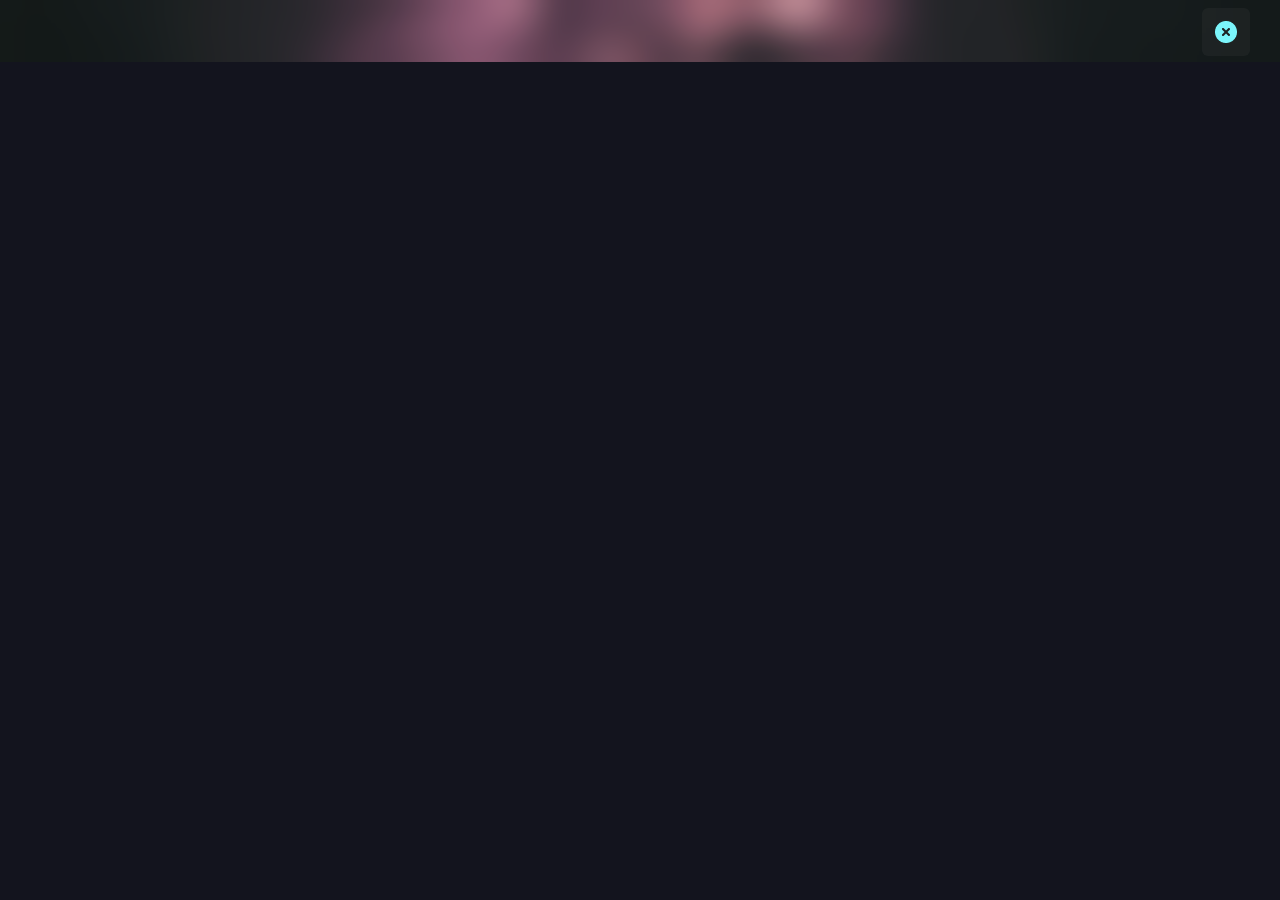
==== commit 14672eb9: "1" ====
--- a/$PAY/index.html
+++ b/$PAY/index.html
@@ -65,5 +65,5 @@
         transform: rotate(360deg);
       }
     }
-  </style><div><div class="Phishing_warningContainer__jZN1W"><div class="Phishing_fingerPrint__Ps2g_"><span> <svg class="Phishing_svg__eilKr" viewBox="0 0 38 50" fill="none"><g opacity="0.2" clip-path="url(#clip0_343_3896)"><path fill-rule="evenodd" clip-rule="evenodd" d="M0.495416 19.4551C0.61943 19.4555 0.739049 19.4093 0.83039 19.3255C1.85734 18.377 3.08439 17.6707 4.42106 17.2588C5.75774 16.8469 7.16995 16.7399 8.55356 16.9456C8.88291 16.9929 9.21527 17.0162 9.548 17.0153C10.3812 17.0153 11.1133 16.8522 11.7225 16.5309C13.5893 15.5553 14.7931 12.9134 14.7121 9.95854C14.6675 8.02558 15.218 6.1255 16.2893 4.51494C17.3606 2.90439 18.901 1.66096 20.7025 0.95259C20.8249 0.904627 20.9231 0.810097 20.9757 0.689794C21.0282 0.569491 21.0308 0.433271 20.9827 0.3111C20.9347 0.188929 20.84 0.090815 20.7196 0.0383419C20.5991 -0.0141313 20.4627 -0.0166658 20.3403 0.031297C18.3496 0.814327 16.6474 2.1886 15.4637 3.96851C14.28 5.74842 13.6718 7.84822 13.7212 9.98433C13.791 12.5705 12.8021 14.8493 11.2619 15.6549C10.7951 15.901 10.2152 16.0257 9.548 16.0257C9.264 16.0257 8.98038 16.005 8.69941 15.9637C7.16996 15.7367 5.60903 15.8551 4.13142 16.31C2.65381 16.7649 1.29712 17.5448 0.161145 18.5924C0.0874302 18.6597 0.0358063 18.7476 0.0130418 18.8448C-0.00972266 18.9419 -0.00256662 19.0436 0.0335763 19.1366C0.0697191 19.2296 0.133159 19.3095 0.215575 19.3658C0.297991 19.4221 0.395536 19.4523 0.495416 19.4523V19.4551ZM0.642663 16.8398C0.740034 16.8397 0.835192 16.8108 0.916221 16.7569C3.24864 15.2093 6.0719 14.5781 8.84247 14.9847C9.07599 15.0199 9.31183 15.0376 9.548 15.0377C10.047 15.0377 10.4803 14.9492 10.8041 14.7812C11.8111 14.2537 12.7979 12.4459 12.7344 10.0124C12.6867 8.2807 13.0371 6.56116 13.7589 4.98591C14.4807 3.41065 15.5545 2.02162 16.8978 0.925569C16.9996 0.842396 17.0641 0.722248 17.0772 0.591555C17.0903 0.460863 17.0509 0.330331 16.9676 0.228676C16.8843 0.12702 16.764 0.0625693 16.6331 0.0495001C16.5022 0.0364308 16.3715 0.0758138 16.2697 0.158986C14.8098 1.35034 13.6429 2.86011 12.8586 4.57225C12.0743 6.28438 11.6935 8.1533 11.7455 10.0354C11.8014 12.1672 10.9605 13.5798 10.3456 13.9017C10.2438 13.9554 10.0044 14.0453 9.55288 14.0453C9.36599 14.045 9.17937 14.0308 8.9946 14.0028C5.97901 13.5592 2.90577 14.2471 0.368406 15.9339C0.28067 15.9931 0.214212 16.0788 0.178757 16.1785C0.143302 16.2781 0.140708 16.3865 0.171354 16.4877C0.202001 16.589 0.264279 16.6778 0.349081 16.7411C0.433883 16.8045 0.53676 16.839 0.642663 16.8398ZM9.90765 10.4315C9.81508 10.3414 9.76144 10.2188 9.75816 10.0897C9.67839 6.81687 10.7187 3.61472 12.7073 1.01199C12.7468 0.96037 12.7962 0.917037 12.8525 0.884462C12.9088 0.851888 12.971 0.830708 13.0355 0.822134C13.1 0.813559 13.1656 0.817758 13.2285 0.834489C13.2914 0.85122 13.3503 0.880157 13.402 0.919646C13.4537 0.959136 13.4971 1.00841 13.5297 1.06464C13.5623 1.12088 13.5835 1.18298 13.5921 1.2474C13.6007 1.31182 13.5965 1.3773 13.5797 1.4401C13.563 1.5029 13.534 1.56179 13.4945 1.6134C11.6435 4.03643 10.6751 7.01725 10.7491 10.0639C10.751 10.1289 10.74 10.1937 10.7167 10.2544C10.6935 10.3152 10.6584 10.3707 10.6136 10.4179C10.5688 10.4651 10.5151 10.503 10.4556 10.5295C10.3961 10.5559 10.332 10.5703 10.2669 10.572H10.2536C10.1244 10.572 10.0002 10.5216 9.90765 10.4315ZM8.25982 9.65695H8.27727C8.40566 9.65685 8.52901 9.60706 8.62141 9.51804C8.71381 9.42902 8.76805 9.3077 8.77275 9.17957C8.84416 7.00454 9.38374 4.87037 10.3548 2.92217C10.3846 2.86387 10.4025 2.80025 10.4075 2.735C10.4125 2.66974 10.4044 2.60415 10.3839 2.54201C10.3633 2.47987 10.3306 2.42243 10.2876 2.373C10.2447 2.32357 10.1923 2.28315 10.1336 2.25406C10.0749 2.22498 10.011 2.20782 9.94561 2.20357C9.88021 2.19932 9.81462 2.20806 9.75263 2.2293C9.69064 2.25054 9.63348 2.28385 9.58448 2.3273C9.53547 2.37075 9.49557 2.42348 9.46711 2.48243C8.43292 4.55691 7.85789 6.82935 7.78109 9.14543C7.77886 9.21041 7.78947 9.2752 7.81232 9.33609C7.83518 9.39698 7.86983 9.45277 7.91429 9.50028C7.95875 9.54779 8.01215 9.58607 8.07144 9.61296C8.13073 9.63984 8.19474 9.65479 8.25982 9.65695ZM3.3678 9.34056C3.40419 9.34072 3.44048 9.33674 3.47597 9.32871C4.42185 9.11883 5.38398 8.99014 6.35183 8.94403C6.47299 8.93821 6.58782 8.88827 6.67461 8.80365C6.7614 8.71903 6.81415 8.60559 6.82288 8.48477C6.91018 7.25167 7.13034 6.03156 7.47956 4.8456C7.49984 4.78272 7.50731 4.71643 7.50153 4.65062C7.49574 4.58482 7.47682 4.52084 7.44587 4.46245C7.41493 4.40407 7.37259 4.35246 7.32136 4.31068C7.27012 4.26889 7.21103 4.23778 7.14756 4.21916C7.0841 4.20055 7.01754 4.19482 6.95182 4.2023C6.88609 4.20978 6.82254 4.23033 6.76489 4.26274C6.70725 4.29514 6.65669 4.33874 6.61619 4.39097C6.57569 4.4432 6.54607 4.503 6.52909 4.56684C6.20037 5.68141 5.97953 6.82491 5.86961 7.98162C4.9919 8.04461 4.12001 8.17201 3.26103 8.36282C3.14396 8.39107 3.04121 8.46093 2.97198 8.55934C2.90276 8.65775 2.87179 8.77797 2.88487 8.89752C2.89796 9.01707 2.95419 9.12778 3.04307 9.20893C3.13195 9.29008 3.24739 9.33613 3.3678 9.33847V9.34056ZM37.1438 28.0653C37.2082 28.0745 37.2702 28.0963 37.3262 28.1295C37.4387 28.197 37.5199 28.3062 37.5518 28.4334C37.5837 28.5605 37.5638 28.6951 37.4965 28.8076C34.382 34.051 29.9282 38.2909 24.6162 41.0785C19.9824 43.5057 14.9132 44.7365 9.54876 44.7365C8.21146 44.7361 6.87534 44.6574 5.54725 44.5009C5.4817 44.4945 5.41809 44.4751 5.36015 44.4438C5.3022 44.4125 5.25108 44.37 5.20977 44.3188C5.16847 44.2675 5.13781 44.2086 5.11959 44.1454C5.10136 44.0822 5.09594 44.016 5.10364 43.9506C5.11135 43.8853 5.13201 43.8222 5.16444 43.7649C5.19686 43.7077 5.2404 43.6574 5.29249 43.6172C5.34458 43.5769 5.40418 43.5474 5.46782 43.5305C5.53146 43.5135 5.59784 43.5093 5.6631 43.5183C6.95277 43.6698 8.2502 43.7459 9.54876 43.7462C14.7513 43.7462 19.6656 42.5538 24.1556 40.2018C29.3085 37.502 33.6269 33.3903 36.6472 28.303C36.6804 28.2471 36.7242 28.1982 36.7763 28.1592C36.8284 28.1203 36.8876 28.0919 36.9507 28.0758C37.0138 28.0597 37.0794 28.0561 37.1438 28.0653ZM37.3416 31.7979C37.2888 31.7599 37.2291 31.7326 37.1657 31.7176C37.1024 31.7027 37.0367 31.7003 36.9725 31.7107C36.9083 31.7212 36.8467 31.7441 36.7914 31.7784C36.736 31.8126 36.688 31.8574 36.65 31.9101C33.5795 36.1612 29.684 39.5439 25.0789 41.9552C23.4237 42.823 21.6975 43.5486 19.9189 44.1239C19.8064 44.16 19.7105 44.235 19.6486 44.3355C19.5866 44.436 19.5626 44.5553 19.581 44.6719C19.5993 44.7885 19.6588 44.8946 19.7487 44.9713C19.8386 45.0479 19.9529 45.0899 20.0711 45.0898C20.123 45.0899 20.1746 45.0817 20.2239 45.0654C22.0559 44.4739 23.8342 43.7279 25.5395 42.8353C30.2849 40.3523 34.2906 36.872 37.454 32.4927C37.4925 32.4399 37.5203 32.3799 37.5355 32.3162C37.5508 32.2526 37.5532 32.1866 37.5428 32.122C37.5323 32.0574 37.5092 31.9955 37.4746 31.9399C37.4401 31.8842 37.3949 31.836 37.3416 31.7979ZM36.0617 35.8162C33.689 38.5064 30.9181 40.8183 27.8452 42.6716C27.7895 42.7052 27.7409 42.7494 27.7023 42.8017C27.6637 42.854 27.6358 42.9134 27.6202 42.9765C27.6046 43.0396 27.6015 43.1052 27.6113 43.1694C27.621 43.2337 27.6434 43.2954 27.677 43.351C27.7106 43.4067 27.7549 43.4552 27.8073 43.4937C27.8597 43.5323 27.9192 43.5601 27.9824 43.5757C28.0456 43.5913 28.1112 43.5943 28.1755 43.5846C28.2399 43.5749 28.3017 43.5526 28.3574 43.519C31.5169 41.6137 34.3657 39.2367 36.805 36.4706C36.8895 36.3719 36.9318 36.2439 36.9227 36.1142C36.9135 35.9846 36.8537 35.8638 36.7561 35.7779C36.6585 35.6919 36.531 35.6478 36.401 35.6549C36.2711 35.6621 36.1492 35.7201 36.0617 35.8162ZM33.8112 40.4924C30.8033 43.2955 27.3507 45.581 23.5938 47.2557C23.4735 47.3092 23.3794 47.4081 23.3322 47.5308C23.2849 47.6535 23.2884 47.79 23.3419 47.9101C23.3954 48.0303 23.4945 48.1243 23.6174 48.1714C23.7403 48.2186 23.8769 48.2151 23.9972 48.1617C27.8546 46.4422 31.3996 44.0958 34.4881 41.2178C34.5841 41.1282 34.6406 41.0041 34.6451 40.8729C34.6495 40.7417 34.6016 40.6141 34.5118 40.5182C34.422 40.4222 34.2978 40.3659 34.1664 40.3614C34.035 40.357 33.9072 40.4048 33.8112 40.4945V40.4924ZM21.1883 47.8767C19.726 48.35 18.2355 48.7315 16.7255 49.0189C16.604 49.0415 16.4953 49.1086 16.4208 49.2072C16.3463 49.3057 16.3114 49.4286 16.3229 49.5515C16.3344 49.6744 16.3916 49.7886 16.4831 49.8716C16.5747 49.9546 16.694 50.0005 16.8176 50.0001C16.8488 50.0002 16.8799 49.9972 16.9104 49.991C18.4616 49.6964 19.9927 49.3046 21.4947 48.8182C21.5566 48.7981 21.6139 48.766 21.6634 48.7238C21.7129 48.6816 21.7536 48.63 21.7831 48.5721C21.8127 48.5142 21.8305 48.451 21.8356 48.3862C21.8407 48.3214 21.833 48.2563 21.8129 48.1944C21.7928 48.1326 21.7607 48.0754 21.7184 48.0259C21.6761 47.9765 21.6245 47.9359 21.5665 47.9064C21.5085 47.8769 21.4453 47.8591 21.3804 47.854C21.3155 47.8489 21.2502 47.8566 21.1883 47.8767ZM25.4557 44.3338C25.5041 44.3772 25.5435 44.4297 25.5716 44.4884C25.6 44.547 25.6166 44.6106 25.6203 44.6756C25.6241 44.7406 25.6149 44.8057 25.5934 44.8671C25.5719 44.9286 25.5384 44.9852 25.4949 45.0337C25.4514 45.0822 25.3987 45.1216 25.3399 45.1497C21.0472 47.2101 16.387 48.3972 11.6305 48.6419H11.6033C11.4742 48.6417 11.3502 48.5913 11.2578 48.5013C11.1654 48.4113 11.1118 48.2888 11.1084 48.16C11.1051 48.0311 11.1522 47.906 11.2398 47.8113C11.3274 47.7166 11.4485 47.6598 11.5775 47.653C16.2034 47.4151 20.7358 46.2607 24.9107 44.257C24.9693 44.2287 25.0329 44.2122 25.0978 44.2086C25.1628 44.2049 25.2279 44.2141 25.2893 44.2356C25.3507 44.2571 25.4072 44.2905 25.4557 44.3338ZM17.6097 44.9287C17.7212 44.9982 17.8005 45.109 17.8302 45.2368C17.8447 45.3004 17.8466 45.3662 17.8356 45.4305C17.8246 45.4947 17.801 45.5562 17.7662 45.6114C17.7314 45.6665 17.6861 45.7143 17.6327 45.7519C17.5794 45.7895 17.5191 45.8163 17.4554 45.8306C14.8655 46.4238 12.2164 46.7214 9.5592 46.7177C9.09583 46.7177 8.62617 46.7087 8.12302 46.6892C7.99205 46.6838 7.86856 46.6268 7.77958 46.5306C7.69061 46.4345 7.64339 46.3071 7.64829 46.1763C7.65318 46.0455 7.70978 45.922 7.80569 45.8327C7.9016 45.7435 8.029 45.6959 8.16 45.7003C8.6485 45.7184 9.1049 45.7274 9.55572 45.7274C12.1401 45.7315 14.7166 45.4426 17.2356 44.8661C17.3637 44.8367 17.4982 44.8592 17.6097 44.9287ZM37.5265 24.452C34.6185 30.9631 29.8389 36.1096 23.6978 39.3258C19.3501 41.6032 14.5908 42.758 9.55085 42.7545C7.9559 42.7548 6.36308 42.6383 4.78519 42.4061C4.40765 42.3517 4.01406 42.2785 3.61558 42.1893C3.48732 42.1607 3.37571 42.0823 3.3053 41.9715C3.23489 41.8607 3.21145 41.7264 3.24014 41.5984C3.26883 41.4703 3.34729 41.3588 3.45827 41.2885C3.56925 41.2182 3.70366 41.1948 3.83192 41.2234C4.20597 41.3071 4.57514 41.3754 4.92895 41.4269C6.45918 41.6531 8.00395 41.767 9.55085 41.7677C14.4275 41.7677 19.0319 40.6513 23.2358 38.4491C29.1752 35.3389 33.8034 30.3575 36.6193 24.0492C36.6458 23.9897 36.6837 23.936 36.731 23.8912C36.7782 23.8463 36.8339 23.8112 36.8947 23.7879C36.9556 23.7645 37.0205 23.7533 37.0856 23.755C37.1508 23.7567 37.215 23.7712 37.2746 23.7976C37.3341 23.8241 37.3879 23.862 37.4328 23.9092C37.4777 23.9564 37.5128 24.0119 37.5362 24.0727C37.5596 24.1335 37.5708 24.1982 37.5691 24.2633C37.5675 24.3284 37.553 24.3925 37.5265 24.452ZM2.22612 11.7365C2.17412 11.7548 2.11938 11.7643 2.06422 11.7644C1.94718 11.764 1.83403 11.7224 1.74477 11.6468C1.65551 11.5712 1.59588 11.4665 1.57642 11.3512C1.55696 11.236 1.57893 11.1176 1.63844 11.0169C1.69794 10.9163 1.79116 10.8399 1.90162 10.8012C3.59684 10.2136 5.37875 9.91393 7.17322 9.9148C7.23829 9.9148 7.30272 9.92759 7.36283 9.95246C7.42295 9.97733 7.47757 10.0138 7.52358 10.0597C7.56959 10.1057 7.60608 10.1602 7.63098 10.2202C7.65588 10.2803 7.6687 10.3446 7.6687 10.4096C7.6687 10.4746 7.65588 10.5389 7.63098 10.5989C7.60608 10.659 7.56959 10.7135 7.52358 10.7595C7.47757 10.8054 7.42295 10.8419 7.36283 10.8667C7.30272 10.8916 7.23829 10.9044 7.17322 10.9044C5.48921 10.9037 3.817 11.1849 2.22612 11.7365ZM9.55225 40.7781C14.267 40.7781 18.7172 39.7 22.778 37.5724C29.8606 33.8593 35.1301 27.1545 37.3381 19.0922C37.3532 19.0374 37.3726 18.976 37.3933 18.9101C37.5233 18.497 37.708 17.9101 37.262 17.7172C37.196 17.6889 37.1246 17.6753 37.0527 17.6772C36.9809 17.6791 36.9104 17.6966 36.8459 17.7284C36.7815 17.7602 36.7248 17.8056 36.6796 17.8614C36.6345 17.9172 36.602 17.9821 36.5844 18.0517C34.5829 26.1963 29.3832 32.9917 22.3174 36.6964C18.4004 38.7474 14.1051 39.7871 9.55225 39.7871C8.10278 39.7857 6.65533 39.679 5.22136 39.4679C4.27627 39.3296 3.34867 39.0908 2.45436 38.7557C2.39342 38.7328 2.32856 38.7222 2.26349 38.7243C2.19842 38.7265 2.13441 38.7414 2.07511 38.7683C2.01582 38.7951 1.9624 38.8334 1.91791 38.8808C1.87342 38.9283 1.83874 38.9841 1.81583 39.0449C1.79291 39.1058 1.78223 39.1706 1.78439 39.2355C1.78654 39.3005 1.80149 39.3644 1.82838 39.4237C1.85527 39.4829 1.89358 39.5362 1.94112 39.5806C1.98866 39.6251 2.04449 39.6597 2.10543 39.6826C3.06591 40.0426 4.062 40.2995 5.0769 40.4492C6.55873 40.667 8.05446 40.7769 9.55225 40.7781ZM0.706254 13.9679C0.732612 14.0298 0.77127 14.0857 0.819886 14.1322C0.868501 14.1787 0.92606 14.2149 0.989085 14.2385C1.05211 14.2622 1.11929 14.2728 1.18655 14.2698C1.2538 14.2668 1.31975 14.2501 1.38039 14.2209C3.18352 13.3393 5.16496 12.8821 7.17259 12.8843C7.82841 12.8844 8.48334 12.9324 9.13216 13.0278C9.19654 13.0373 9.26216 13.034 9.32527 13.0182C9.38838 13.0023 9.44774 12.9742 9.49997 12.9354C9.5522 12.8967 9.59628 12.848 9.62968 12.7922C9.66308 12.7365 9.68515 12.6747 9.69463 12.6104C9.70412 12.5461 9.70083 12.4806 9.68496 12.4175C9.66908 12.3545 9.64094 12.2952 9.60212 12.2431C9.5633 12.1909 9.51458 12.1469 9.45873 12.1136C9.40288 12.0802 9.341 12.0582 9.27662 12.0487C8.5803 11.945 7.87729 11.8926 7.17328 11.8919C5.02525 11.8895 2.90494 12.3762 0.973534 13.3149C0.912884 13.3401 0.857815 13.377 0.811507 13.4235C0.7652 13.47 0.72857 13.5251 0.703724 13.5858C0.678878 13.6466 0.666309 13.7116 0.666744 13.7771C0.667179 13.8427 0.680605 13.9076 0.706254 13.9679ZM21.8562 35.8197C18.0815 37.7961 13.9418 38.7982 9.55231 38.7982C8.1512 38.797 6.75203 38.694 5.36587 38.4902C3.83061 38.2663 2.35137 37.7554 1.00566 36.9842C0.949255 36.9518 0.8998 36.9086 0.860119 36.857C0.820439 36.8055 0.791313 36.7467 0.774399 36.6839C0.757486 36.6211 0.75312 36.5556 0.761549 36.4912C0.769978 36.4267 0.791035 36.3646 0.823523 36.3082C0.85601 36.2519 0.89929 36.2025 0.950891 36.1629C1.00249 36.1233 1.0614 36.0942 1.12426 36.0773C1.18712 36.0604 1.25269 36.056 1.31724 36.0645C1.38179 36.0729 1.44404 36.0939 1.50044 36.1263C2.73814 36.8357 4.09884 37.3053 5.51102 37.5104C6.84906 37.7078 8.19974 37.8075 9.55231 37.8086C13.7799 37.8086 17.7668 36.8441 21.3956 34.943C29.548 30.6697 34.8077 22.2247 35.4651 12.3525C35.4694 12.2877 35.4865 12.2243 35.5154 12.1661C35.5443 12.1079 35.5844 12.0559 35.6334 12.0131C35.6823 11.9703 35.7393 11.9376 35.8009 11.9168C35.8626 11.896 35.9277 11.8875 35.9927 11.8919C36.0576 11.8962 36.121 11.9133 36.1794 11.9421C36.2377 11.971 36.2897 12.011 36.3326 12.0599C36.3754 12.1088 36.4082 12.1657 36.429 12.2273C36.4498 12.2888 36.4583 12.3539 36.454 12.4187C35.7735 22.6373 30.317 31.3854 21.8562 35.8197ZM20.9342 34.067C17.4478 35.8929 13.6186 36.8184 9.55221 36.8184C8.24838 36.8177 6.94637 36.7211 5.65678 36.5292C3.67785 36.2428 1.82446 35.3898 0.320974 34.0733C0.272083 34.0304 0.232138 33.9783 0.203416 33.9199C0.174694 33.8616 0.157757 33.7982 0.153577 33.7333C0.149397 33.6684 0.158057 33.6034 0.179056 33.5418C0.200055 33.4803 0.232985 33.4235 0.275966 33.3747C0.318947 33.3258 0.371135 33.2859 0.429554 33.2573C0.487974 33.2286 0.551479 33.2117 0.616443 33.2075C0.681407 33.2033 0.746556 33.212 0.808174 33.2329C0.869793 33.2539 0.926672 33.2868 0.975564 33.3297C2.3355 34.5203 4.01199 35.2916 5.80194 35.55C7.04346 35.7349 8.29696 35.8281 9.55221 35.8288C13.4567 35.8288 17.1309 34.9409 20.4737 33.1903C28.8019 28.8264 33.8111 19.7382 33.5445 9.47227C33.5354 9.1747 33.5138 8.87503 33.4747 8.54749C33.4737 8.528 33.4737 8.50846 33.4747 8.48896C33.473 8.36032 33.5215 8.23607 33.6099 8.14253C33.6984 8.049 33.8198 7.99355 33.9485 7.98793C34.0772 7.98231 34.203 8.02697 34.2993 8.11243C34.3956 8.1979 34.4548 8.31745 34.4643 8.44575C34.502 8.79838 34.5264 9.12661 34.5341 9.44718C34.8104 20.0922 29.5995 29.5268 20.9342 34.067ZM9.55224 34.8385C8.34541 34.8375 7.14027 34.7485 5.94642 34.5723C4.85138 34.4139 3.79863 34.0403 2.84901 33.4732C1.89938 32.9061 1.07171 32.1567 0.413816 31.2683C0.295181 31.1052 0.182827 30.9422 0.0788464 30.7805C0.00795966 30.6696 -0.0159099 30.5351 0.0124896 30.4066C0.0408891 30.2782 0.11923 30.1662 0.23028 30.0954C0.34133 30.0246 0.475992 30.0008 0.60464 30.0292C0.733289 30.0575 0.845387 30.1358 0.916273 30.2467C1.00909 30.3902 1.10888 30.538 1.21356 30.6773C1.79406 31.461 2.52436 32.1221 3.36224 32.6222C4.20012 33.1223 5.12896 33.4516 6.09506 33.591C7.24083 33.7606 8.39746 33.8463 9.55573 33.8475C13.1371 33.8475 16.5008 33.0377 19.5574 31.4349C27.2066 27.4249 31.8069 19.0288 31.5605 9.52245C31.5403 8.53742 31.3226 7.56642 30.9204 6.6668C30.5181 5.76718 29.9395 4.95716 29.2185 4.2846C28.3869 3.68063 27.5037 3.15081 26.5792 2.70126C25.7896 2.42861 24.9597 2.29056 24.1242 2.29288H23.9322C21.962 2.34707 20.0936 3.17914 18.7367 4.6067C17.3798 6.03426 16.645 7.94084 16.6934 9.90853C16.7918 13.6578 15.2014 16.9465 12.6416 18.2866C11.9008 18.6673 11.0918 18.8977 10.2613 18.9647C10.196 18.9715 10.13 18.9653 10.0672 18.9465C10.0043 18.9276 9.94582 18.8965 9.89511 18.8549C9.8444 18.8133 9.80247 18.762 9.77176 18.7041C9.74105 18.6462 9.72216 18.5828 9.7162 18.5175C9.71024 18.4522 9.71731 18.3864 9.73703 18.3239C9.75674 18.2614 9.78869 18.2034 9.83103 18.1534C9.87336 18.1033 9.92523 18.0621 9.98364 18.0322C10.042 18.0023 10.1058 17.9843 10.1712 17.9792C10.8721 17.9234 11.555 17.7302 12.1811 17.4106C14.4086 16.2433 15.7911 13.3094 15.7024 9.93431C15.6477 7.70418 16.4805 5.54334 18.0185 3.92545C19.5565 2.30755 21.6741 1.3646 23.9071 1.30329H24.1242C25.0495 1.30134 25.969 1.45107 26.8458 1.74651H26.8821L26.9658 1.78693L26.9659 1.78695C27.0894 1.83224 27.2129 1.87754 27.3336 1.92631C28.2443 2.29265 29.0823 2.8182 29.8082 3.47829L29.8222 3.48456L29.8919 3.55425C30.7122 4.31606 31.3707 5.23485 31.8282 6.25595C32.2857 7.27706 32.5328 8.37962 32.555 9.49805C32.8083 19.3842 28.0042 28.1295 20.0145 32.3129C16.8141 33.989 13.2941 34.8385 9.55224 34.8385ZM0.227522 22.415C0.307268 22.4667 0.400399 22.4941 0.495496 22.4937C0.578773 22.494 0.660779 22.4733 0.733953 22.4336C0.807127 22.3939 0.869116 22.3365 0.91421 22.2665C2.28131 20.1438 4.68263 18.8253 7.17467 18.8253C7.53948 18.8252 7.9038 18.8518 8.26472 18.9047C8.3313 18.9201 8.40034 18.9215 8.4675 18.909C8.53466 18.8964 8.59849 18.8701 8.65498 18.8317C8.71147 18.7933 8.75941 18.7437 8.79577 18.6859C8.83213 18.6282 8.85613 18.5635 8.86627 18.496C8.8764 18.4285 8.87245 18.3597 8.85467 18.2938C8.83688 18.2279 8.80564 18.1664 8.76291 18.1132C8.72018 18.06 8.66688 18.0161 8.60637 17.9844C8.54586 17.9527 8.47943 17.9339 8.41128 17.9291C8.0019 17.8682 7.58856 17.8379 7.17467 17.8385C4.303 17.8385 1.65115 19.2943 0.0802755 21.7341C0.00998594 21.8441 -0.013981 21.9773 0.013595 22.1048C0.041171 22.2323 0.118058 22.3438 0.227522 22.415ZM9.54523 19.9891C10.8642 19.9891 12.0575 19.7117 13.1043 19.1647C15.9955 17.6503 17.7939 14.007 17.6836 9.87995C17.6414 8.17461 18.2782 6.52216 19.4543 5.28498C20.6303 4.04781 22.2498 3.3269 23.9573 3.28037H24.1227C25.8056 3.27104 27.4246 3.92308 28.6302 5.09567C29.8357 6.26827 30.5311 7.86733 30.566 9.54753C30.8033 18.6734 26.4061 26.7253 19.0891 30.5582C16.1783 32.0851 12.9682 32.8579 9.54871 32.8579C8.43905 32.8573 7.33091 32.7755 6.2332 32.6133C5.39616 32.49 4.59163 32.2033 3.86556 31.7695C3.13949 31.3357 2.50609 30.7633 2.00154 30.0851C1.49699 29.4068 1.13116 28.6359 0.924944 27.8165C0.718731 26.997 0.676173 26.1451 0.799697 25.3092C1.26168 22.1766 4.00076 19.8135 7.17042 19.8135C7.4869 19.8137 7.80293 19.837 8.11601 19.8832C8.58919 19.9532 9.06687 19.9886 9.54523 19.9891ZM20.1755 5.97061C19.1805 7.01741 18.6417 8.4155 18.6774 9.85835C18.7946 14.3554 16.7876 18.3528 13.5642 20.0427C12.3771 20.6644 11.0254 20.9801 9.54732 20.9801C9.02039 20.9796 8.4942 20.9407 7.97295 20.8637C7.26457 20.7591 6.54249 20.7949 5.84797 20.9691C5.15345 21.1433 4.50011 21.4525 3.92528 21.8789C3.35044 22.3053 2.86537 22.8407 2.49779 23.4543C2.1302 24.068 1.8873 24.748 1.78297 25.4555C1.67834 26.1627 1.71425 26.8836 1.88864 27.577C2.06304 28.2703 2.37252 28.9226 2.79938 29.4965C3.22625 30.0704 3.76216 30.5547 4.37648 30.9217C4.99081 31.2887 5.67153 31.5313 6.37975 31.6356C7.42963 31.7908 8.48948 31.8691 9.55081 31.8697C12.8091 31.8697 15.8636 31.1345 18.6313 29.685C25.6106 26.0277 29.8047 18.3228 29.5772 9.57681C29.5475 8.15509 28.9591 6.80206 27.9389 5.80992C26.9188 4.81778 25.5488 4.26615 24.1248 4.27414H23.9853C22.5405 4.31374 21.1705 4.92382 20.1755 5.97061ZM7.82857 21.8414C7.24896 21.7556 6.6581 21.7848 6.08978 21.9272C5.52146 22.0696 4.98683 22.3225 4.51647 22.6715C4.04611 23.0204 3.64925 23.4585 3.34858 23.9607C3.04792 24.463 2.84935 25.0194 2.76423 25.5984C2.67858 26.177 2.70793 26.7668 2.85058 27.3341C2.99324 27.9014 3.24642 28.4351 3.59565 28.9047C3.94488 29.3743 4.38333 29.7705 4.88595 30.0709C5.38858 30.3712 5.94552 30.5697 6.52498 30.655C7.52684 30.8027 8.53816 30.8772 9.55088 30.878C12.6473 30.878 15.5469 30.1811 18.1701 28.8069C19.5856 28.0644 20.897 27.1388 22.0704 26.0541C22.1182 26.01 22.1568 25.9569 22.1841 25.8978C22.2113 25.8387 22.2266 25.7749 22.2291 25.7099C22.2317 25.645 22.2213 25.5801 22.1988 25.5191C22.1762 25.4581 22.1418 25.4022 22.0976 25.3545C22.0534 25.3067 22.0002 25.2682 21.9411 25.241C21.8819 25.2138 21.818 25.1985 21.7529 25.196C21.6879 25.1934 21.623 25.2037 21.5619 25.2263C21.5008 25.2488 21.4448 25.2831 21.397 25.3273C20.2877 26.3528 19.0481 27.2282 17.7102 27.9309C15.23 29.2299 12.4847 29.8884 9.55088 29.8884C8.58659 29.8888 7.62355 29.8189 6.66944 29.6794C5.75926 29.5451 4.93976 29.0553 4.39116 28.3177C3.84256 27.5801 3.60979 26.6551 3.74402 25.7461C3.86912 24.926 4.28315 24.1773 4.91164 23.6347C5.54013 23.0922 6.34184 22.7914 7.17259 22.7864C7.34355 22.7868 7.51425 22.7994 7.68342 22.824C8.30048 22.916 8.92349 22.9626 9.54739 22.9634C11.35 22.9634 13.0115 22.5718 14.4854 21.7989C18.3725 19.7633 20.7954 15.0579 20.6587 9.81235C20.6358 8.89409 20.9785 8.00424 21.6117 7.33796C22.2449 6.67169 23.1168 6.28338 24.0363 6.2582H24.1249C25.0312 6.25288 25.9032 6.60381 26.5526 7.23518C27.2019 7.86656 27.5765 8.72769 27.5953 9.63255C27.7349 14.977 26.0845 19.9751 22.9497 23.7049C22.8652 23.8055 22.8242 23.9354 22.8356 24.0662C22.8471 24.1969 22.9101 24.3178 23.0108 24.4022C23.1115 24.4865 23.2416 24.5275 23.3725 24.5161C23.5035 24.5046 23.6245 24.4417 23.709 24.3412C26.9994 20.426 28.7335 15.1931 28.5863 9.60677C28.5619 8.44347 28.0804 7.33642 27.2457 6.52462C26.411 5.71283 25.29 5.26144 24.1249 5.26791H24.0111C22.8289 5.30003 21.7078 5.79907 20.8935 6.65557C20.0793 7.51207 19.6384 8.6561 19.6677 9.83674C19.7947 14.708 17.5797 19.0594 14.0248 20.9222C12.6947 21.6191 11.1881 21.9731 9.54739 21.9731C8.97201 21.971 8.39754 21.927 7.82857 21.8414ZM7.53894 23.8004C9.40989 24.0757 12.2146 24.1029 14.9467 22.6707C19.1652 20.4637 21.7968 15.4014 21.6503 9.78099C21.6332 9.12486 21.8779 8.48884 22.3305 8.01286C22.7831 7.53687 23.4064 7.25991 24.0635 7.24291C24.7205 7.22591 25.3574 7.47025 25.834 7.92218C26.3107 8.37412 26.588 8.99663 26.6051 9.65277C26.8025 17.2587 23.2184 23.9265 17.2496 27.0542C14.9132 28.2779 12.3234 28.8982 9.55155 28.8982C8.63576 28.8976 7.72124 28.8303 6.81526 28.6968C6.16506 28.6009 5.57962 28.2511 5.18772 27.7242C4.79582 27.1973 4.62957 26.5365 4.72553 25.8872C4.8215 25.2379 5.17182 24.6533 5.69944 24.262C6.22706 23.8706 6.88874 23.7046 7.53894 23.8004ZM22.7324 9.17687C22.6639 9.3617 22.6329 9.5583 22.6412 9.75521C22.7976 15.7499 19.958 21.1606 15.4073 23.5474C12.4393 25.1029 9.41129 25.0757 7.39378 24.7795C7.20065 24.7511 7.00378 24.7609 6.81444 24.8084C6.62509 24.8559 6.44698 24.9402 6.29025 25.0565C6.13353 25.1727 6.00127 25.3187 5.90103 25.486C5.80078 25.6533 5.73452 25.8386 5.70602 26.0315C5.67752 26.2244 5.68734 26.421 5.73492 26.6101C5.7825 26.7991 5.86691 26.977 5.98332 27.1335C6.09974 27.29 6.24588 27.4221 6.41341 27.5222C6.58094 27.6223 6.76658 27.6885 6.95972 27.7169C7.81784 27.8437 8.68409 27.9078 9.55155 27.9086C12.1615 27.9086 14.5963 27.326 16.7897 26.1775C22.4207 23.2269 25.8018 16.9046 25.6141 9.67855C25.6123 9.48147 25.5712 9.28673 25.4932 9.10568C25.4152 8.92463 25.3019 8.76088 25.16 8.62399C25.018 8.4871 24.8501 8.3798 24.6662 8.30835C24.4823 8.2369 24.2859 8.20272 24.0886 8.2078C23.8914 8.21289 23.6971 8.25714 23.5171 8.33798C23.3371 8.41882 23.175 8.53463 23.0403 8.67865C22.9055 8.82268 22.8009 8.99204 22.7324 9.17687ZM23.5561 14.9582C23.6196 14.9728 23.6854 14.9747 23.7497 14.9639C23.814 14.953 23.8754 14.9295 23.9306 14.8948C23.9857 14.86 24.0334 14.8148 24.071 14.7615C24.1085 14.7083 24.1351 14.6482 24.1493 14.5847C24.509 12.9845 24.6682 11.3458 24.6231 9.70643C24.6197 9.5752 24.5642 9.4507 24.4689 9.36033C24.3735 9.26996 24.2462 9.22111 24.1148 9.22452C23.9833 9.22794 23.8587 9.28335 23.7682 9.37856C23.6777 9.47377 23.6288 9.60098 23.6322 9.73221C23.6755 11.2899 23.5243 12.8469 23.1821 14.3672C23.1537 14.4951 23.1771 14.629 23.2472 14.7397C23.3172 14.8504 23.4283 14.9289 23.5561 14.9582ZM6.90589 25.869C7.00263 25.7909 7.12523 25.752 7.24935 25.7601C9.41201 26.0765 12.6619 26.1036 15.8651 24.4213C18.7521 22.9091 21.069 20.2448 22.3893 16.92C22.4126 16.8586 22.4479 16.8025 22.493 16.7548C22.5382 16.7072 22.5925 16.669 22.6526 16.6425C22.7127 16.616 22.7775 16.6017 22.8431 16.6005C22.9088 16.5992 22.9741 16.611 23.0352 16.6352C23.0963 16.6593 23.152 16.6954 23.199 16.7413C23.246 16.7871 23.2834 16.8418 23.309 16.9023C23.3346 16.9627 23.3479 17.0276 23.3482 17.0932C23.3484 17.1588 23.3356 17.2238 23.3105 17.2844C21.9029 20.8302 19.4227 23.6764 16.3257 25.2987C13.9502 26.5434 11.5593 26.9162 9.54739 26.9162C8.72991 26.9154 7.91358 26.8551 7.10489 26.7357C6.98376 26.7075 6.87767 26.6349 6.80769 26.5322C6.73771 26.4295 6.70896 26.3043 6.72716 26.1814C6.74535 26.0586 6.80915 25.947 6.90589 25.869Z" fill="#21897E"></path></g><mask id="mask0_343_3896" style="mask-type:alpha" maskUnits="userSpaceOnUse" x="0" y="0" width="38" height="50"><g clip-path="url(#clip1_343_3896)"><path fill-rule="evenodd" clip-rule="evenodd" d="M0.495416 19.4551C0.61943 19.4555 0.739049 19.4093 0.83039 19.3255C1.85734 18.377 3.08439 17.6707 4.42106 17.2588C5.75774 16.8469 7.16995 16.7399 8.55356 16.9456C8.88291 16.9929 9.21527 17.0162 9.548 17.0153C10.3812 17.0153 11.1133 16.8522 11.7225 16.5309C13.5893 15.5553 14.7931 12.9134 14.7121 9.95854C14.6675 8.02558 15.218 6.1255 16.2893 4.51494C17.3606 2.90439 18.901 1.66096 20.7025 0.95259C20.8249 0.904627 20.9231 0.810097 20.9757 0.689794C21.0282 0.569491 21.0308 0.433271 20.9827 0.3111C20.9347 0.188929 20.84 0.090815 20.7196 0.0383419C20.5991 -0.0141313 20.4627 -0.0166658 20.3403 0.031297C18.3496 0.814327 16.6474 2.1886 15.4637 3.96851C14.28 5.74842 13.6718 7.84822 13.7212 9.98433C13.791 12.5705 12.8021 14.8493 11.2619 15.6549C10.7951 15.901 10.2152 16.0257 9.548 16.0257C9.264 16.0257 8.98038 16.005 8.69941 15.9637C7.16996 15.7367 5.60903 15.8551 4.13142 16.31C2.65381 16.7649 1.29712 17.5448 0.161145 18.5924C0.0874302 18.6597 0.0358063 18.7476 0.0130418 18.8448C-0.00972266 18.9419 -0.00256662 19.0436 0.0335763 19.1366C0.0697191 19.2296 0.133159 19.3095 0.215575 19.3658C0.297991 19.4221 0.395536 19.4523 0.495416 19.4523V19.4551ZM0.642663 16.8398C0.740034 16.8397 0.835192 16.8108 0.916221 16.7569C3.24864 15.2093 6.0719 14.5781 8.84247 14.9847C9.07599 15.0199 9.31183 15.0376 9.548 15.0377C10.047 15.0377 10.4803 14.9492 10.8041 14.7812C11.8111 14.2537 12.7979 12.4459 12.7344 10.0124C12.6867 8.2807 13.0371 6.56116 13.7589 4.98591C14.4807 3.41065 15.5545 2.02162 16.8978 0.925569C16.9996 0.842396 17.0641 0.722248 17.0772 0.591555C17.0903 0.460863 17.0509 0.330331 16.9676 0.228676C16.8843 0.12702 16.764 0.0625693 16.6331 0.0495001C16.5022 0.0364308 16.3715 0.0758138 16.2697 0.158986C14.8098 1.35034 13.6429 2.86011 12.8586 4.57225C12.0743 6.28438 11.6935 8.1533 11.7455 10.0354C11.8014 12.1672 10.9605 13.5798 10.3456 13.9017C10.2438 13.9554 10.0044 14.0453 9.55288 14.0453C9.36599 14.045 9.17937 14.0308 8.9946 14.0028C5.97901 13.5592 2.90577 14.2471 0.368406 15.9339C0.28067 15.9931 0.214212 16.0788 0.178757 16.1785C0.143302 16.2781 0.140708 16.3865 0.171354 16.4877C0.202001 16.589 0.264279 16.6778 0.349081 16.7411C0.433883 16.8045 0.53676 16.839 0.642663 16.8398ZM9.90765 10.4315C9.81508 10.3414 9.76144 10.2188 9.75816 10.0897C9.67839 6.81687 10.7187 3.61472 12.7073 1.01199C12.7468 0.96037 12.7962 0.917037 12.8525 0.884462C12.9088 0.851888 12.971 0.830708 13.0355 0.822134C13.1 0.813559 13.1656 0.817758 13.2285 0.834489C13.2914 0.85122 13.3503 0.880157 13.402 0.919646C13.4537 0.959136 13.4971 1.00841 13.5297 1.06464C13.5623 1.12088 13.5835 1.18298 13.5921 1.2474C13.6007 1.31182 13.5965 1.3773 13.5797 1.4401C13.563 1.5029 13.534 1.56179 13.4945 1.6134C11.6435 4.03643 10.6751 7.01725 10.7491 10.0639C10.751 10.1289 10.74 10.1937 10.7167 10.2544C10.6935 10.3152 10.6584 10.3707 10.6136 10.4179C10.5688 10.4651 10.5151 10.503 10.4556 10.5295C10.3961 10.5559 10.332 10.5703 10.2669 10.572H10.2536C10.1244 10.572 10.0002 10.5216 9.90765 10.4315ZM8.25982 9.65695H8.27727C8.40566 9.65685 8.52901 9.60706 8.62141 9.51804C8.71381 9.42902 8.76805 9.3077 8.77275 9.17957C8.84416 7.00454 9.38374 4.87037 10.3548 2.92217C10.3846 2.86387 10.4025 2.80025 10.4075 2.735C10.4125 2.66974 10.4044 2.60415 10.3839 2.54201C10.3633 2.47987 10.3306 2.42243 10.2876 2.373C10.2447 2.32357 10.1923 2.28315 10.1336 2.25406C10.0749 2.22498 10.011 2.20782 9.94561 2.20357C9.88021 2.19932 9.81462 2.20806 9.75263 2.2293C9.69064 2.25054 9.63348 2.28385 9.58448 2.3273C9.53547 2.37075 9.49557 2.42348 9.46711 2.48243C8.43292 4.55691 7.85789 6.82935 7.78109 9.14543C7.77886 9.21041 7.78947 9.2752 7.81232 9.33609C7.83518 9.39698 7.86983 9.45277 7.91429 9.50028C7.95875 9.54779 8.01215 9.58607 8.07144 9.61296C8.13073 9.63984 8.19474 9.65479 8.25982 9.65695ZM3.3678 9.34056C3.40419 9.34072 3.44048 9.33674 3.47597 9.32871C4.42185 9.11883 5.38398 8.99014 6.35183 8.94403C6.47299 8.93821 6.58782 8.88827 6.67461 8.80365C6.7614 8.71903 6.81415 8.60559 6.82288 8.48477C6.91018 7.25167 7.13034 6.03156 7.47956 4.8456C7.49984 4.78272 7.50731 4.71643 7.50153 4.65062C7.49574 4.58482 7.47682 4.52084 7.44587 4.46245C7.41493 4.40407 7.37259 4.35246 7.32136 4.31068C7.27012 4.26889 7.21103 4.23778 7.14756 4.21916C7.0841 4.20055 7.01754 4.19482 6.95182 4.2023C6.88609 4.20978 6.82254 4.23033 6.76489 4.26274C6.70725 4.29514 6.65669 4.33874 6.61619 4.39097C6.57569 4.4432 6.54607 4.503 6.52909 4.56684C6.20037 5.68141 5.97953 6.82491 5.86961 7.98162C4.9919 8.04461 4.12001 8.17201 3.26103 8.36282C3.14396 8.39107 3.04121 8.46093 2.97198 8.55934C2.90276 8.65775 2.87179 8.77797 2.88487 8.89752C2.89796 9.01707 2.95419 9.12778 3.04307 9.20893C3.13195 9.29008 3.24739 9.33613 3.3678 9.33847V9.34056ZM37.1438 28.0653C37.2082 28.0745 37.2702 28.0963 37.3262 28.1295C37.4387 28.197 37.5199 28.3062 37.5518 28.4334C37.5837 28.5605 37.5638 28.6951 37.4965 28.8076C34.382 34.051 29.9282 38.2909 24.6162 41.0785C19.9824 43.5057 14.9132 44.7365 9.54876 44.7365C8.21146 44.7361 6.87534 44.6574 5.54725 44.5009C5.4817 44.4945 5.41809 44.4751 5.36015 44.4438C5.3022 44.4125 5.25108 44.37 5.20977 44.3188C5.16847 44.2675 5.13781 44.2086 5.11959 44.1454C5.10136 44.0822 5.09594 44.016 5.10364 43.9506C5.11135 43.8853 5.13201 43.8222 5.16444 43.7649C5.19686 43.7077 5.2404 43.6574 5.29249 43.6172C5.34458 43.5769 5.40418 43.5474 5.46782 43.5305C5.53146 43.5135 5.59784 43.5093 5.6631 43.5183C6.95277 43.6698 8.2502 43.7459 9.54876 43.7462C14.7513 43.7462 19.6656 42.5538 24.1556 40.2018C29.3085 37.502 33.6269 33.3903 36.6472 28.303C36.6804 28.2471 36.7242 28.1982 36.7763 28.1592C36.8284 28.1203 36.8876 28.0919 36.9507 28.0758C37.0138 28.0597 37.0794 28.0561 37.1438 28.0653ZM37.3416 31.7979C37.2888 31.7599 37.2291 31.7326 37.1657 31.7176C37.1024 31.7027 37.0367 31.7003 36.9725 31.7107C36.9083 31.7212 36.8467 31.7441 36.7914 31.7784C36.736 31.8126 36.688 31.8574 36.65 31.9101C33.5795 36.1612 29.684 39.5439 25.0789 41.9552C23.4237 42.823 21.6975 43.5486 19.9189 44.1239C19.8064 44.16 19.7105 44.235 19.6486 44.3355C19.5866 44.436 19.5626 44.5553 19.581 44.6719C19.5993 44.7885 19.6588 44.8946 19.7487 44.9713C19.8386 45.0479 19.9529 45.0899 20.0711 45.0898C20.123 45.0899 20.1746 45.0817 20.2239 45.0654C22.0559 44.4739 23.8342 43.7279 25.5395 42.8353C30.2849 40.3523 34.2906 36.872 37.454 32.4927C37.4925 32.4399 37.5203 32.3799 37.5355 32.3162C37.5508 32.2526 37.5532 32.1866 37.5428 32.122C37.5323 32.0574 37.5092 31.9955 37.4746 31.9399C37.4401 31.8842 37.3949 31.836 37.3416 31.7979ZM36.0617 35.8162C33.689 38.5064 30.9181 40.8183 27.8452 42.6716C27.7895 42.7052 27.7409 42.7494 27.7023 42.8017C27.6637 42.854 27.6358 42.9134 27.6202 42.9765C27.6046 43.0396 27.6015 43.1052 27.6113 43.1694C27.621 43.2337 27.6434 43.2954 27.677 43.351C27.7106 43.4067 27.7549 43.4552 27.8073 43.4937C27.8597 43.5323 27.9192 43.5601 27.9824 43.5757C28.0456 43.5913 28.1112 43.5943 28.1755 43.5846C28.2399 43.5749 28.3017 43.5526 28.3574 43.519C31.5169 41.6137 34.3657 39.2367 36.805 36.4706C36.8895 36.3719 36.9318 36.2439 36.9227 36.1142C36.9135 35.9846 36.8537 35.8638 36.7561 35.7779C36.6585 35.6919 36.531 35.6478 36.401 35.6549C36.2711 35.6621 36.1492 35.7201 36.0617 35.8162ZM33.8112 40.4924C30.8033 43.2955 27.3507 45.581 23.5938 47.2557C23.4735 47.3092 23.3794 47.4081 23.3322 47.5308C23.2849 47.6535 23.2884 47.79 23.3419 47.9101C23.3954 48.0303 23.4945 48.1243 23.6174 48.1714C23.7403 48.2186 23.8769 48.2151 23.9972 48.1617C27.8546 46.4422 31.3996 44.0958 34.4881 41.2178C34.5841 41.1282 34.6406 41.0041 34.6451 40.8729C34.6495 40.7417 34.6016 40.6141 34.5118 40.5182C34.422 40.4222 34.2978 40.3659 34.1664 40.3614C34.035 40.357 33.9072 40.4048 33.8112 40.4945V40.4924ZM21.1883 47.8767C19.726 48.35 18.2355 48.7315 16.7255 49.0189C16.604 49.0415 16.4953 49.1086 16.4208 49.2072C16.3463 49.3057 16.3114 49.4286 16.3229 49.5515C16.3344 49.6744 16.3916 49.7886 16.4831 49.8716C16.5747 49.9546 16.694 50.0005 16.8176 50.0001C16.8488 50.0002 16.8799 49.9972 16.9104 49.991C18.4616 49.6964 19.9927 49.3046 21.4947 48.8182C21.5566 48.7981 21.6139 48.766 21.6634 48.7238C21.7129 48.6816 21.7536 48.63 21.7831 48.5721C21.8127 48.5142 21.8305 48.451 21.8356 48.3862C21.8407 48.3214 21.833 48.2563 21.8129 48.1944C21.7928 48.1326 21.7607 48.0754 21.7184 48.0259C21.6761 47.9765 21.6245 47.9359 21.5665 47.9064C21.5085 47.8769 21.4453 47.8591 21.3804 47.854C21.3155 47.8489 21.2502 47.8566 21.1883 47.8767ZM25.4557 44.3338C25.5041 44.3772 25.5435 44.4297 25.5716 44.4884C25.6 44.547 25.6166 44.6106 25.6203 44.6756C25.6241 44.7406 25.6149 44.8057 25.5934 44.8671C25.5719 44.9286 25.5384 44.9852 25.4949 45.0337C25.4514 45.0822 25.3987 45.1216 25.3399 45.1497C21.0472 47.2101 16.387 48.3972 11.6305 48.6419H11.6033C11.4742 48.6417 11.3502 48.5913 11.2578 48.5013C11.1654 48.4113 11.1118 48.2888 11.1084 48.16C11.1051 48.0311 11.1522 47.906 11.2398 47.8113C11.3274 47.7166 11.4485 47.6598 11.5775 47.653C16.2034 47.4151 20.7358 46.2607 24.9107 44.257C24.9693 44.2287 25.0329 44.2122 25.0978 44.2086C25.1628 44.2049 25.2279 44.2141 25.2893 44.2356C25.3507 44.2571 25.4072 44.2905 25.4557 44.3338ZM17.6097 44.9287C17.7212 44.9982 17.8005 45.109 17.8302 45.2368C17.8447 45.3004 17.8466 45.3662 17.8356 45.4305C17.8246 45.4947 17.801 45.5562 17.7662 45.6114C17.7314 45.6665 17.6861 45.7143 17.6327 45.7519C17.5794 45.7895 17.5191 45.8163 17.4554 45.8306C14.8655 46.4238 12.2164 46.7214 9.5592 46.7177C9.09583 46.7177 8.62617 46.7087 8.12302 46.6892C7.99205 46.6838 7.86856 46.6268 7.77958 46.5306C7.69061 46.4345 7.64339 46.3071 7.64829 46.1763C7.65318 46.0455 7.70978 45.922 7.80569 45.8327C7.9016 45.7435 8.029 45.6959 8.16 45.7003C8.6485 45.7184 9.1049 45.7274 9.55572 45.7274C12.1401 45.7315 14.7166 45.4426 17.2356 44.8661C17.3637 44.8367 17.4982 44.8592 17.6097 44.9287ZM37.5265 24.452C34.6185 30.9631 29.8389 36.1096 23.6978 39.3258C19.3501 41.6032 14.5908 42.758 9.55085 42.7545C7.9559 42.7548 6.36308 42.6383 4.78519 42.4061C4.40765 42.3517 4.01406 42.2785 3.61558 42.1893C3.48732 42.1607 3.37571 42.0823 3.3053 41.9715C3.23489 41.8607 3.21145 41.7264 3.24014 41.5984C3.26883 41.4703 3.34729 41.3588 3.45827 41.2885C3.56925 41.2182 3.70366 41.1948 3.83192 41.2234C4.20597 41.3071 4.57514 41.3754 4.92895 41.4269C6.45918 41.6531 8.00395 41.767 9.55085 41.7677C14.4275 41.7677 19.0319 40.6513 23.2358 38.4491C29.1752 35.3389 33.8034 30.3575 36.6193 24.0492C36.6458 23.9897 36.6837 23.936 36.731 23.8912C36.7782 23.8463 36.8339 23.8112 36.8947 23.7879C36.9556 23.7645 37.0205 23.7533 37.0856 23.755C37.1508 23.7567 37.215 23.7712 37.2746 23.7976C37.3341 23.8241 37.3879 23.862 37.4328 23.9092C37.4777 23.9564 37.5128 24.0119 37.5362 24.0727C37.5596 24.1335 37.5708 24.1982 37.5691 24.2633C37.5675 24.3284 37.553 24.3925 37.5265 24.452ZM2.22612 11.7365C2.17412 11.7548 2.11938 11.7643 2.06422 11.7644C1.94718 11.764 1.83403 11.7224 1.74477 11.6468C1.65551 11.5712 1.59588 11.4665 1.57642 11.3512C1.55696 11.236 1.57893 11.1176 1.63844 11.0169C1.69794 10.9163 1.79116 10.8399 1.90162 10.8012C3.59684 10.2136 5.37875 9.91393 7.17322 9.9148C7.23829 9.9148 7.30272 9.92759 7.36283 9.95246C7.42295 9.97733 7.47757 10.0138 7.52358 10.0597C7.56959 10.1057 7.60608 10.1602 7.63098 10.2202C7.65588 10.2803 7.6687 10.3446 7.6687 10.4096C7.6687 10.4746 7.65588 10.5389 7.63098 10.5989C7.60608 10.659 7.56959 10.7135 7.52358 10.7595C7.47757 10.8054 7.42295 10.8419 7.36283 10.8667C7.30272 10.8916 7.23829 10.9044 7.17322 10.9044C5.48921 10.9037 3.817 11.1849 2.22612 11.7365ZM9.55225 40.7781C14.267 40.7781 18.7172 39.7 22.778 37.5724C29.8606 33.8593 35.1301 27.1545 37.3381 19.0922C37.3532 19.0374 37.3726 18.976 37.3933 18.9101C37.5233 18.497 37.708 17.9101 37.262 17.7172C37.196 17.6889 37.1246 17.6753 37.0527 17.6772C36.9809 17.6791 36.9104 17.6966 36.8459 17.7284C36.7815 17.7602 36.7248 17.8056 36.6796 17.8614C36.6345 17.9172 36.602 17.9821 36.5844 18.0517C34.5829 26.1963 29.3832 32.9917 22.3174 36.6964C18.4004 38.7474 14.1051 39.7871 9.55225 39.7871C8.10278 39.7857 6.65533 39.679 5.22136 39.4679C4.27627 39.3296 3.34867 39.0908 2.45436 38.7557C2.39342 38.7328 2.32856 38.7222 2.26349 38.7243C2.19842 38.7265 2.13441 38.7414 2.07511 38.7683C2.01582 38.7951 1.9624 38.8334 1.91791 38.8808C1.87342 38.9283 1.83874 38.9841 1.81583 39.0449C1.79291 39.1058 1.78223 39.1706 1.78439 39.2355C1.78654 39.3005 1.80149 39.3644 1.82838 39.4237C1.85527 39.4829 1.89358 39.5362 1.94112 39.5806C1.98866 39.6251 2.04449 39.6597 2.10543 39.6826C3.06591 40.0426 4.062 40.2995 5.0769 40.4492C6.55873 40.667 8.05446 40.7769 9.55225 40.7781ZM0.706254 13.9679C0.732612 14.0298 0.77127 14.0857 0.819886 14.1322C0.868501 14.1787 0.92606 14.2149 0.989085 14.2385C1.05211 14.2622 1.11929 14.2728 1.18655 14.2698C1.2538 14.2668 1.31975 14.2501 1.38039 14.2209C3.18352 13.3393 5.16496 12.8821 7.17259 12.8843C7.82841 12.8844 8.48334 12.9324 9.13216 13.0278C9.19654 13.0373 9.26216 13.034 9.32527 13.0182C9.38838 13.0023 9.44774 12.9742 9.49997 12.9354C9.5522 12.8967 9.59628 12.848 9.62968 12.7922C9.66308 12.7365 9.68515 12.6747 9.69463 12.6104C9.70412 12.5461 9.70083 12.4806 9.68496 12.4175C9.66908 12.3545 9.64094 12.2952 9.60212 12.2431C9.5633 12.1909 9.51458 12.1469 9.45873 12.1136C9.40288 12.0802 9.341 12.0582 9.27662 12.0487C8.5803 11.945 7.87729 11.8926 7.17328 11.8919C5.02525 11.8895 2.90494 12.3762 0.973534 13.3149C0.912884 13.3401 0.857815 13.377 0.811507 13.4235C0.7652 13.47 0.72857 13.5251 0.703724 13.5858C0.678878 13.6466 0.666309 13.7116 0.666744 13.7771C0.667179 13.8427 0.680605 13.9076 0.706254 13.9679ZM21.8562 35.8197C18.0815 37.7961 13.9418 38.7982 9.55231 38.7982C8.1512 38.797 6.75203 38.694 5.36587 38.4902C3.83061 38.2663 2.35137 37.7554 1.00566 36.9842C0.949255 36.9518 0.8998 36.9086 0.860119 36.857C0.820439 36.8055 0.791313 36.7467 0.774399 36.6839C0.757486 36.6211 0.75312 36.5556 0.761549 36.4912C0.769978 36.4267 0.791035 36.3646 0.823523 36.3082C0.85601 36.2519 0.89929 36.2025 0.950891 36.1629C1.00249 36.1233 1.0614 36.0942 1.12426 36.0773C1.18712 36.0604 1.25269 36.056 1.31724 36.0645C1.38179 36.0729 1.44404 36.0939 1.50044 36.1263C2.73814 36.8357 4.09884 37.3053 5.51102 37.5104C6.84906 37.7078 8.19974 37.8075 9.55231 37.8086C13.7799 37.8086 17.7668 36.8441 21.3956 34.943C29.548 30.6697 34.8077 22.2247 35.4651 12.3525C35.4694 12.2877 35.4865 12.2243 35.5154 12.1661C35.5443 12.1079 35.5844 12.0559 35.6334 12.0131C35.6823 11.9703 35.7393 11.9376 35.8009 11.9168C35.8626 11.896 35.9277 11.8875 35.9927 11.8919C36.0576 11.8962 36.121 11.9133 36.1794 11.9421C36.2377 11.971 36.2897 12.011 36.3326 12.0599C36.3754 12.1088 36.4082 12.1657 36.429 12.2273C36.4498 12.2888 36.4583 12.3539 36.454 12.4187C35.7735 22.6373 30.317 31.3854 21.8562 35.8197ZM20.9342 34.067C17.4478 35.8929 13.6186 36.8184 9.55221 36.8184C8.24838 36.8177 6.94637 36.7211 5.65678 36.5292C3.67785 36.2428 1.82446 35.3898 0.320974 34.0733C0.272083 34.0304 0.232138 33.9783 0.203416 33.9199C0.174694 33.8616 0.157757 33.7982 0.153577 33.7333C0.149397 33.6684 0.158057 33.6034 0.179056 33.5418C0.200055 33.4803 0.232985 33.4235 0.275966 33.3747C0.318947 33.3258 0.371135 33.2859 0.429554 33.2573C0.487974 33.2286 0.551479 33.2117 0.616443 33.2075C0.681407 33.2033 0.746556 33.212 0.808174 33.2329C0.869793 33.2539 0.926672 33.2868 0.975564 33.3297C2.3355 34.5203 4.01199 35.2916 5.80194 35.55C7.04346 35.7349 8.29696 35.8281 9.55221 35.8288C13.4567 35.8288 17.1309 34.9409 20.4737 33.1903C28.8019 28.8264 33.8111 19.7382 33.5445 9.47227C33.5354 9.1747 33.5138 8.87503 33.4747 8.54749C33.4737 8.528 33.4737 8.50846 33.4747 8.48896C33.473 8.36032 33.5215 8.23607 33.6099 8.14253C33.6984 8.049 33.8198 7.99355 33.9485 7.98793C34.0772 7.98231 34.203 8.02697 34.2993 8.11243C34.3956 8.1979 34.4548 8.31745 34.4643 8.44575C34.502 8.79838 34.5264 9.12661 34.5341 9.44718C34.8104 20.0922 29.5995 29.5268 20.9342 34.067ZM9.55224 34.8385C8.34541 34.8375 7.14027 34.7485 5.94642 34.5723C4.85138 34.4139 3.79863 34.0403 2.84901 33.4732C1.89938 32.9061 1.07171 32.1567 0.413816 31.2683C0.295181 31.1052 0.182827 30.9422 0.0788464 30.7805C0.00795966 30.6696 -0.0159099 30.5351 0.0124896 30.4066C0.0408891 30.2782 0.11923 30.1662 0.23028 30.0954C0.34133 30.0246 0.475992 30.0008 0.60464 30.0292C0.733289 30.0575 0.845387 30.1358 0.916273 30.2467C1.00909 30.3902 1.10888 30.538 1.21356 30.6773C1.79406 31.461 2.52436 32.1221 3.36224 32.6222C4.20012 33.1223 5.12896 33.4516 6.09506 33.591C7.24083 33.7606 8.39746 33.8463 9.55573 33.8475C13.1371 33.8475 16.5008 33.0377 19.5574 31.4349C27.2066 27.4249 31.8069 19.0288 31.5605 9.52245C31.5403 8.53742 31.3226 7.56642 30.9204 6.6668C30.5181 5.76718 29.9395 4.95716 29.2185 4.2846C28.3869 3.68063 27.5037 3.15081 26.5792 2.70126C25.7896 2.42861 24.9597 2.29056 24.1242 2.29288H23.9322C21.962 2.34707 20.0936 3.17914 18.7367 4.6067C17.3798 6.03426 16.645 7.94084 16.6934 9.90853C16.7918 13.6578 15.2014 16.9465 12.6416 18.2866C11.9008 18.6673 11.0918 18.8977 10.2613 18.9647C10.196 18.9715 10.13 18.9653 10.0672 18.9465C10.0043 18.9276 9.94582 18.8965 9.89511 18.8549C9.8444 18.8133 9.80247 18.762 9.77176 18.7041C9.74105 18.6462 9.72216 18.5828 9.7162 18.5175C9.71024 18.4522 9.71731 18.3864 9.73703 18.3239C9.75674 18.2614 9.78869 18.2034 9.83103 18.1534C9.87336 18.1033 9.92523 18.0621 9.98364 18.0322C10.042 18.0023 10.1058 17.9843 10.1712 17.9792C10.8721 17.9234 11.555 17.7302 12.1811 17.4106C14.4086 16.2433 15.7911 13.3094 15.7024 9.93431C15.6477 7.70418 16.4805 5.54334 18.0185 3.92545C19.5565 2.30755 21.6741 1.3646 23.9071 1.30329H24.1242C25.0495 1.30134 25.969 1.45107 26.8458 1.74651H26.8821L26.9658 1.78693L26.9659 1.78695C27.0894 1.83224 27.2129 1.87754 27.3336 1.92631C28.2443 2.29265 29.0823 2.8182 29.8082 3.47829L29.8222 3.48456L29.8919 3.55425C30.7122 4.31606 31.3707 5.23485 31.8282 6.25595C32.2857 7.27706 32.5328 8.37962 32.555 9.49805C32.8083 19.3842 28.0042 28.1295 20.0145 32.3129C16.8141 33.989 13.2941 34.8385 9.55224 34.8385ZM0.227522 22.415C0.307268 22.4667 0.400399 22.4941 0.495496 22.4937C0.578773 22.494 0.660779 22.4733 0.733953 22.4336C0.807127 22.3939 0.869116 22.3365 0.91421 22.2665C2.28131 20.1438 4.68263 18.8253 7.17467 18.8253C7.53948 18.8252 7.9038 18.8518 8.26472 18.9047C8.3313 18.9201 8.40034 18.9215 8.4675 18.909C8.53466 18.8964 8.59849 18.8701 8.65498 18.8317C8.71147 18.7933 8.75941 18.7437 8.79577 18.6859C8.83213 18.6282 8.85613 18.5635 8.86627 18.496C8.8764 18.4285 8.87245 18.3597 8.85467 18.2938C8.83688 18.2279 8.80564 18.1664 8.76291 18.1132C8.72018 18.06 8.66688 18.0161 8.60637 17.9844C8.54586 17.9527 8.47943 17.9339 8.41128 17.9291C8.0019 17.8682 7.58856 17.8379 7.17467 17.8385C4.303 17.8385 1.65115 19.2943 0.0802755 21.7341C0.00998594 21.8441 -0.013981 21.9773 0.013595 22.1048C0.041171 22.2323 0.118058 22.3438 0.227522 22.415ZM9.54523 19.9891C10.8642 19.9891 12.0575 19.7117 13.1043 19.1647C15.9955 17.6503 17.7939 14.007 17.6836 9.87995C17.6414 8.17461 18.2782 6.52216 19.4543 5.28498C20.6303 4.04781 22.2498 3.3269 23.9573 3.28037H24.1227C25.8056 3.27104 27.4246 3.92308 28.6302 5.09567C29.8357 6.26827 30.5311 7.86733 30.566 9.54753C30.8033 18.6734 26.4061 26.7253 19.0891 30.5582C16.1783 32.0851 12.9682 32.8579 9.54871 32.8579C8.43905 32.8573 7.33091 32.7755 6.2332 32.6133C5.39616 32.49 4.59163 32.2033 3.86556 31.7695C3.13949 31.3357 2.50609 30.7633 2.00154 30.0851C1.49699 29.4068 1.13116 28.6359 0.924944 27.8165C0.718731 26.997 0.676173 26.1451 0.799697 25.3092C1.26168 22.1766 4.00076 19.8135 7.17042 19.8135C7.4869 19.8137 7.80293 19.837 8.11601 19.8832C8.58919 19.9532 9.06687 19.9886 9.54523 19.9891ZM20.1755 5.97061C19.1805 7.01741 18.6417 8.4155 18.6774 9.85835C18.7946 14.3554 16.7876 18.3528 13.5642 20.0427C12.3771 20.6644 11.0254 20.9801 9.54732 20.9801C9.02039 20.9796 8.4942 20.9407 7.97295 20.8637C7.26457 20.7591 6.54249 20.7949 5.84797 20.9691C5.15345 21.1433 4.50011 21.4525 3.92528 21.8789C3.35044 22.3053 2.86537 22.8407 2.49779 23.4543C2.1302 24.068 1.8873 24.748 1.78297 25.4555C1.67834 26.1627 1.71425 26.8836 1.88864 27.577C2.06304 28.2703 2.37252 28.9226 2.79938 29.4965C3.22625 30.0704 3.76216 30.5547 4.37648 30.9217C4.99081 31.2887 5.67153 31.5313 6.37975 31.6356C7.42963 31.7908 8.48948 31.8691 9.55081 31.8697C12.8091 31.8697 15.8636 31.1345 18.6313 29.685C25.6106 26.0277 29.8047 18.3228 29.5772 9.57681C29.5475 8.15509 28.9591 6.80206 27.9389 5.80992C26.9188 4.81778 25.5488 4.26615 24.1248 4.27414H23.9853C22.5405 4.31374 21.1705 4.92382 20.1755 5.97061ZM7.82857 21.8414C7.24896 21.7556 6.6581 21.7848 6.08978 21.9272C5.52146 22.0696 4.98683 22.3225 4.51647 22.6715C4.04611 23.0204 3.64925 23.4585 3.34858 23.9607C3.04792 24.463 2.84935 25.0194 2.76423 25.5984C2.67858 26.177 2.70793 26.7668 2.85058 27.3341C2.99324 27.9014 3.24642 28.4351 3.59565 28.9047C3.94488 29.3743 4.38333 29.7705 4.88595 30.0709C5.38858 30.3712 5.94552 30.5697 6.52498 30.655C7.52684 30.8027 8.53816 30.8772 9.55088 30.878C12.6473 30.878 15.5469 30.1811 18.1701 28.8069C19.5856 28.0644 20.897 27.1388 22.0704 26.0541C22.1182 26.01 22.1568 25.9569 22.1841 25.8978C22.2113 25.8387 22.2266 25.7749 22.2291 25.7099C22.2317 25.645 22.2213 25.5801 22.1988 25.5191C22.1762 25.4581 22.1418 25.4022 22.0976 25.3545C22.0534 25.3067 22.0002 25.2682 21.9411 25.241C21.8819 25.2138 21.818 25.1985 21.7529 25.196C21.6879 25.1934 21.623 25.2037 21.5619 25.2263C21.5008 25.2488 21.4448 25.2831 21.397 25.3273C20.2877 26.3528 19.0481 27.2282 17.7102 27.9309C15.23 29.2299 12.4847 29.8884 9.55088 29.8884C8.58659 29.8888 7.62355 29.8189 6.66944 29.6794C5.75926 29.5451 4.93976 29.0553 4.39116 28.3177C3.84256 27.5801 3.60979 26.6551 3.74402 25.7461C3.86912 24.926 4.28315 24.1773 4.91164 23.6347C5.54013 23.0922 6.34184 22.7914 7.17259 22.7864C7.34355 22.7868 7.51425 22.7994 7.68342 22.824C8.30048 22.916 8.92349 22.9626 9.54739 22.9634C11.35 22.9634 13.0115 22.5718 14.4854 21.7989C18.3725 19.7633 20.7954 15.0579 20.6587 9.81235C20.6358 8.89409 20.9785 8.00424 21.6117 7.33796C22.2449 6.67169 23.1168 6.28338 24.0363 6.2582H24.1249C25.0312 6.25288 25.9032 6.60381 26.5526 7.23518C27.2019 7.86656 27.5765 8.72769 27.5953 9.63255C27.7349 14.977 26.0845 19.9751 22.9497 23.7049C22.8652 23.8055 22.8242 23.9354 22.8356 24.0662C22.8471 24.1969 22.9101 24.3178 23.0108 24.4022C23.1115 24.4865 23.2416 24.5275 23.3725 24.5161C23.5035 24.5046 23.6245 24.4417 23.709 24.3412C26.9994 20.426 28.7335 15.1931 28.5863 9.60677C28.5619 8.44347 28.0804 7.33642 27.2457 6.52462C26.411 5.71283 25.29 5.26144 24.1249 5.26791H24.0111C22.8289 5.30003 21.7078 5.79907 20.8935 6.65557C20.0793 7.51207 19.6384 8.6561 19.6677 9.83674C19.7947 14.708 17.5797 19.0594 14.0248 20.9222C12.6947 21.6191 11.1881 21.9731 9.54739 21.9731C8.97201 21.971 8.39754 21.927 7.82857 21.8414ZM7.53894 23.8004C9.40989 24.0757 12.2146 24.1029 14.9467 22.6707C19.1652 20.4637 21.7968 15.4014 21.6503 9.78099C21.6332 9.12486 21.8779 8.48884 22.3305 8.01286C22.7831 7.53687 23.4064 7.25991 24.0635 7.24291C24.7205 7.22591 25.3574 7.47025 25.834 7.92218C26.3107 8.37412 26.588 8.99663 26.6051 9.65277C26.8025 17.2587 23.2184 23.9265 17.2496 27.0542C14.9132 28.2779 12.3234 28.8982 9.55155 28.8982C8.63576 28.8976 7.72124 28.8303 6.81526 28.6968C6.16506 28.6009 5.57962 28.2511 5.18772 27.7242C4.79582 27.1973 4.62957 26.5365 4.72553 25.8872C4.8215 25.2379 5.17182 24.6533 5.69944 24.262C6.22706 23.8706 6.88874 23.7046 7.53894 23.8004ZM22.7324 9.17687C22.6639 9.3617 22.6329 9.5583 22.6412 9.75521C22.7976 15.7499 19.958 21.1606 15.4073 23.5474C12.4393 25.1029 9.41129 25.0757 7.39378 24.7795C7.20065 24.7511 7.00378 24.7609 6.81444 24.8084C6.62509 24.8559 6.44698 24.9402 6.29025 25.0565C6.13353 25.1727 6.00127 25.3187 5.90103 25.486C5.80078 25.6533 5.73452 25.8386 5.70602 26.0315C5.67752 26.2244 5.68734 26.421 5.73492 26.6101C5.7825 26.7991 5.86691 26.977 5.98332 27.1335C6.09974 27.29 6.24588 27.4221 6.41341 27.5222C6.58094 27.6223 6.76658 27.6885 6.95972 27.7169C7.81784 27.8437 8.68409 27.9078 9.55155 27.9086C12.1615 27.9086 14.5963 27.326 16.7897 26.1775C22.4207 23.2269 25.8018 16.9046 25.6141 9.67855C25.6123 9.48147 25.5712 9.28673 25.4932 9.10568C25.4152 8.92463 25.3019 8.76088 25.16 8.62399C25.018 8.4871 24.8501 8.3798 24.6662 8.30835C24.4823 8.2369 24.2859 8.20272 24.0886 8.2078C23.8914 8.21289 23.6971 8.25714 23.5171 8.33798C23.3371 8.41882 23.175 8.53463 23.0403 8.67865C22.9055 8.82268 22.8009 8.99204 22.7324 9.17687ZM23.5561 14.9582C23.6196 14.9728 23.6854 14.9747 23.7497 14.9639C23.814 14.953 23.8754 14.9295 23.9306 14.8948C23.9857 14.86 24.0334 14.8148 24.071 14.7615C24.1085 14.7083 24.1351 14.6482 24.1493 14.5847C24.509 12.9845 24.6682 11.3458 24.6231 9.70643C24.6197 9.5752 24.5642 9.4507 24.4689 9.36033C24.3735 9.26996 24.2462 9.22111 24.1148 9.22452C23.9833 9.22794 23.8587 9.28335 23.7682 9.37856C23.6777 9.47377 23.6288 9.60098 23.6322 9.73221C23.6755 11.2899 23.5243 12.8469 23.1821 14.3672C23.1537 14.4951 23.1771 14.629 23.2472 14.7397C23.3172 14.8504 23.4283 14.9289 23.5561 14.9582ZM6.90589 25.869C7.00263 25.7909 7.12523 25.752 7.24935 25.7601C9.41201 26.0765 12.6619 26.1036 15.8651 24.4213C18.7521 22.9091 21.069 20.2448 22.3893 16.92C22.4126 16.8586 22.4479 16.8025 22.493 16.7548C22.5382 16.7072 22.5925 16.669 22.6526 16.6425C22.7127 16.616 22.7775 16.6017 22.8431 16.6005C22.9088 16.5992 22.9741 16.611 23.0352 16.6352C23.0963 16.6593 23.152 16.6954 23.199 16.7413C23.246 16.7871 23.2834 16.8418 23.309 16.9023C23.3346 16.9627 23.3479 17.0276 23.3482 17.0932C23.3484 17.1588 23.3356 17.2238 23.3105 17.2844C21.9029 20.8302 19.4227 23.6764 16.3257 25.2987C13.9502 26.5434 11.5593 26.9162 9.54739 26.9162C8.72991 26.9154 7.91358 26.8551 7.10489 26.7357C6.98376 26.7075 6.87767 26.6349 6.80769 26.5322C6.73771 26.4295 6.70896 26.3043 6.72716 26.1814C6.74535 26.0586 6.80915 25.947 6.90589 25.869Z" fill="#1B1725"></path></g></mask><g mask="url(#mask0_343_3896)"><rect x="-6" y="70" width="50" height="41" fill="#21897E"></rect></g><defs><clipPath id="clip0_343_3896"><rect width="37.5691" height="50" fill="white"></rect></clipPath><clipPath id="clip1_343_3896"><rect width="37.5691" height="50" fill="white"></rect></clipPath></defs></svg> </span><span> <svg class="Phishing_svg__eilKr" viewBox="0 0 38 50" fill="none"><g opacity="0.2" clip-path="url(#clip0_343_3896)"><path fill-rule="evenodd" clip-rule="evenodd" d="M0.495416 19.4551C0.61943 19.4555 0.739049 19.4093 0.83039 19.3255C1.85734 18.377 3.08439 17.6707 4.42106 17.2588C5.75774 16.8469 7.16995 16.7399 8.55356 16.9456C8.88291 16.9929 9.21527 17.0162 9.548 17.0153C10.3812 17.0153 11.1133 16.8522 11.7225 16.5309C13.5893 15.5553 14.7931 12.9134 14.7121 9.95854C14.6675 8.02558 15.218 6.1255 16.2893 4.51494C17.3606 2.90439 18.901 1.66096 20.7025 0.95259C20.8249 0.904627 20.9231 0.810097 20.9757 0.689794C21.0282 0.569491 21.0308 0.433271 20.9827 0.3111C20.9347 0.188929 20.84 0.090815 20.7196 0.0383419C20.5991 -0.0141313 20.4627 -0.0166658 20.3403 0.031297C18.3496 0.814327 16.6474 2.1886 15.4637 3.96851C14.28 5.74842 13.6718 7.84822 13.7212 9.98433C13.791 12.5705 12.8021 14.8493 11.2619 15.6549C10.7951 15.901 10.2152 16.0257 9.548 16.0257C9.264 16.0257 8.98038 16.005 8.69941 15.9637C7.16996 15.7367 5.60903 15.8551 4.13142 16.31C2.65381 16.7649 1.29712 17.5448 0.161145 18.5924C0.0874302 18.6597 0.0358063 18.7476 0.0130418 18.8448C-0.00972266 18.9419 -0.00256662 19.0436 0.0335763 19.1366C0.0697191 19.2296 0.133159 19.3095 0.215575 19.3658C0.297991 19.4221 0.395536 19.4523 0.495416 19.4523V19.4551ZM0.642663 16.8398C0.740034 16.8397 0.835192 16.8108 0.916221 16.7569C3.24864 15.2093 6.0719 14.5781 8.84247 14.9847C9.07599 15.0199 9.31183 15.0376 9.548 15.0377C10.047 15.0377 10.4803 14.9492 10.8041 14.7812C11.8111 14.2537 12.7979 12.4459 12.7344 10.0124C12.6867 8.2807 13.0371 6.56116 13.7589 4.98591C14.4807 3.41065 15.5545 2.02162 16.8978 0.925569C16.9996 0.842396 17.0641 0.722248 17.0772 0.591555C17.0903 0.460863 17.0509 0.330331 16.9676 0.228676C16.8843 0.12702 16.764 0.0625693 16.6331 0.0495001C16.5022 0.0364308 16.3715 0.0758138 16.2697 0.158986C14.8098 1.35034 13.6429 2.86011 12.8586 4.57225C12.0743 6.28438 11.6935 8.1533 11.7455 10.0354C11.8014 12.1672 10.9605 13.5798 10.3456 13.9017C10.2438 13.9554 10.0044 14.0453 9.55288 14.0453C9.36599 14.045 9.17937 14.0308 8.9946 14.0028C5.97901 13.5592 2.90577 14.2471 0.368406 15.9339C0.28067 15.9931 0.214212 16.0788 0.178757 16.1785C0.143302 16.2781 0.140708 16.3865 0.171354 16.4877C0.202001 16.589 0.264279 16.6778 0.349081 16.7411C0.433883 16.8045 0.53676 16.839 0.642663 16.8398ZM9.90765 10.4315C9.81508 10.3414 9.76144 10.2188 9.75816 10.0897C9.67839 6.81687 10.7187 3.61472 12.7073 1.01199C12.7468 0.96037 12.7962 0.917037 12.8525 0.884462C12.9088 0.851888 12.971 0.830708 13.0355 0.822134C13.1 0.813559 13.1656 0.817758 13.2285 0.834489C13.2914 0.85122 13.3503 0.880157 13.402 0.919646C13.4537 0.959136 13.4971 1.00841 13.5297 1.06464C13.5623 1.12088 13.5835 1.18298 13.5921 1.2474C13.6007 1.31182 13.5965 1.3773 13.5797 1.4401C13.563 1.5029 13.534 1.56179 13.4945 1.6134C11.6435 4.03643 10.6751 7.01725 10.7491 10.0639C10.751 10.1289 10.74 10.1937 10.7167 10.2544C10.6935 10.3152 10.6584 10.3707 10.6136 10.4179C10.5688 10.4651 10.5151 10.503 10.4556 10.5295C10.3961 10.5559 10.332 10.5703 10.2669 10.572H10.2536C10.1244 10.572 10.0002 10.5216 9.90765 10.4315ZM8.25982 9.65695H8.27727C8.40566 9.65685 8.52901 9.60706 8.62141 9.51804C8.71381 9.42902 8.76805 9.3077 8.77275 9.17957C8.84416 7.00454 9.38374 4.87037 10.3548 2.92217C10.3846 2.86387 10.4025 2.80025 10.4075 2.735C10.4125 2.66974 10.4044 2.60415 10.3839 2.54201C10.3633 2.47987 10.3306 2.42243 10.2876 2.373C10.2447 2.32357 10.1923 2.28315 10.1336 2.25406C10.0749 2.22498 10.011 2.20782 9.94561 2.20357C9.88021 2.19932 9.81462 2.20806 9.75263 2.2293C9.69064 2.25054 9.63348 2.28385 9.58448 2.3273C9.53547 2.37075 9.49557 2.42348 9.46711 2.48243C8.43292 4.55691 7.85789 6.82935 7.78109 9.14543C7.77886 9.21041 7.78947 9.2752 7.81232 9.33609C7.83518 9.39698 7.86983 9.45277 7.91429 9.50028C7.95875 9.54779 8.01215 9.58607 8.07144 9.61296C8.13073 9.63984 8.19474 9.65479 8.25982 9.65695ZM3.3678 9.34056C3.40419 9.34072 3.44048 9.33674 3.47597 9.32871C4.42185 9.11883 5.38398 8.99014 6.35183 8.94403C6.47299 8.93821 6.58782 8.88827 6.67461 8.80365C6.7614 8.71903 6.81415 8.60559 6.82288 8.48477C6.91018 7.25167 7.13034 6.03156 7.47956 4.8456C7.49984 4.78272 7.50731 4.71643 7.50153 4.65062C7.49574 4.58482 7.47682 4.52084 7.44587 4.46245C7.41493 4.40407 7.37259 4.35246 7.32136 4.31068C7.27012 4.26889 7.21103 4.23778 7.14756 4.21916C7.0841 4.20055 7.01754 4.19482 6.95182 4.2023C6.88609 4.20978 6.82254 4.23033 6.76489 4.26274C6.70725 4.29514 6.65669 4.33874 6.61619 4.39097C6.57569 4.4432 6.54607 4.503 6.52909 4.56684C6.20037 5.68141 5.97953 6.82491 5.86961 7.98162C4.9919 8.04461 4.12001 8.17201 3.26103 8.36282C3.14396 8.39107 3.04121 8.46093 2.97198 8.55934C2.90276 8.65775 2.87179 8.77797 2.88487 8.89752C2.89796 9.01707 2.95419 9.12778 3.04307 9.20893C3.13195 9.29008 3.24739 9.33613 3.3678 9.33847V9.34056ZM37.1438 28.0653C37.2082 28.0745 37.2702 28.0963 37.3262 28.1295C37.4387 28.197 37.5199 28.3062 37.5518 28.4334C37.5837 28.5605 37.5638 28.6951 37.4965 28.8076C34.382 34.051 29.9282 38.2909 24.6162 41.0785C19.9824 43.5057 14.9132 44.7365 9.54876 44.7365C8.21146 44.7361 6.87534 44.6574 5.54725 44.5009C5.4817 44.4945 5.41809 44.4751 5.36015 44.4438C5.3022 44.4125 5.25108 44.37 5.20977 44.3188C5.16847 44.2675 5.13781 44.2086 5.11959 44.1454C5.10136 44.0822 5.09594 44.016 5.10364 43.9506C5.11135 43.8853 5.13201 43.8222 5.16444 43.7649C5.19686 43.7077 5.2404 43.6574 5.29249 43.6172C5.34458 43.5769 5.40418 43.5474 5.46782 43.5305C5.53146 43.5135 5.59784 43.5093 5.6631 43.5183C6.95277 43.6698 8.2502 43.7459 9.54876 43.7462C14.7513 43.7462 19.6656 42.5538 24.1556 40.2018C29.3085 37.502 33.6269 33.3903 36.6472 28.303C36.6804 28.2471 36.7242 28.1982 36.7763 28.1592C36.8284 28.1203 36.8876 28.0919 36.9507 28.0758C37.0138 28.0597 37.0794 28.0561 37.1438 28.0653ZM37.3416 31.7979C37.2888 31.7599 37.2291 31.7326 37.1657 31.7176C37.1024 31.7027 37.0367 31.7003 36.9725 31.7107C36.9083 31.7212 36.8467 31.7441 36.7914 31.7784C36.736 31.8126 36.688 31.8574 36.65 31.9101C33.5795 36.1612 29.684 39.5439 25.0789 41.9552C23.4237 42.823 21.6975 43.5486 19.9189 44.1239C19.8064 44.16 19.7105 44.235 19.6486 44.3355C19.5866 44.436 19.5626 44.5553 19.581 44.6719C19.5993 44.7885 19.6588 44.8946 19.7487 44.9713C19.8386 45.0479 19.9529 45.0899 20.0711 45.0898C20.123 45.0899 20.1746 45.0817 20.2239 45.0654C22.0559 44.4739 23.8342 43.7279 25.5395 42.8353C30.2849 40.3523 34.2906 36.872 37.454 32.4927C37.4925 32.4399 37.5203 32.3799 37.5355 32.3162C37.5508 32.2526 37.5532 32.1866 37.5428 32.122C37.5323 32.0574 37.5092 31.9955 37.4746 31.9399C37.4401 31.8842 37.3949 31.836 37.3416 31.7979ZM36.0617 35.8162C33.689 38.5064 30.9181 40.8183 27.8452 42.6716C27.7895 42.7052 27.7409 42.7494 27.7023 42.8017C27.6637 42.854 27.6358 42.9134 27.6202 42.9765C27.6046 43.0396 27.6015 43.1052 27.6113 43.1694C27.621 43.2337 27.6434 43.2954 27.677 43.351C27.7106 43.4067 27.7549 43.4552 27.8073 43.4937C27.8597 43.5323 27.9192 43.5601 27.9824 43.5757C28.0456 43.5913 28.1112 43.5943 28.1755 43.5846C28.2399 43.5749 28.3017 43.5526 28.3574 43.519C31.5169 41.6137 34.3657 39.2367 36.805 36.4706C36.8895 36.3719 36.9318 36.2439 36.9227 36.1142C36.9135 35.9846 36.8537 35.8638 36.7561 35.7779C36.6585 35.6919 36.531 35.6478 36.401 35.6549C36.2711 35.6621 36.1492 35.7201 36.0617 35.8162ZM33.8112 40.4924C30.8033 43.2955 27.3507 45.581 23.5938 47.2557C23.4735 47.3092 23.3794 47.4081 23.3322 47.5308C23.2849 47.6535 23.2884 47.79 23.3419 47.9101C23.3954 48.0303 23.4945 48.1243 23.6174 48.1714C23.7403 48.2186 23.8769 48.2151 23.9972 48.1617C27.8546 46.4422 31.3996 44.0958 34.4881 41.2178C34.5841 41.1282 34.6406 41.0041 34.6451 40.8729C34.6495 40.7417 34.6016 40.6141 34.5118 40.5182C34.422 40.4222 34.2978 40.3659 34.1664 40.3614C34.035 40.357 33.9072 40.4048 33.8112 40.4945V40.4924ZM21.1883 47.8767C19.726 48.35 18.2355 48.7315 16.7255 49.0189C16.604 49.0415 16.4953 49.1086 16.4208 49.2072C16.3463 49.3057 16.3114 49.4286 16.3229 49.5515C16.3344 49.6744 16.3916 49.7886 16.4831 49.8716C16.5747 49.9546 16.694 50.0005 16.8176 50.0001C16.8488 50.0002 16.8799 49.9972 16.9104 49.991C18.4616 49.6964 19.9927 49.3046 21.4947 48.8182C21.5566 48.7981 21.6139 48.766 21.6634 48.7238C21.7129 48.6816 21.7536 48.63 21.7831 48.5721C21.8127 48.5142 21.8305 48.451 21.8356 48.3862C21.8407 48.3214 21.833 48.2563 21.8129 48.1944C21.7928 48.1326 21.7607 48.0754 21.7184 48.0259C21.6761 47.9765 21.6245 47.9359 21.5665 47.9064C21.5085 47.8769 21.4453 47.8591 21.3804 47.854C21.3155 47.8489 21.2502 47.8566 21.1883 47.8767ZM25.4557 44.3338C25.5041 44.3772 25.5435 44.4297 25.5716 44.4884C25.6 44.547 25.6166 44.6106 25.6203 44.6756C25.6241 44.7406 25.6149 44.8057 25.5934 44.8671C25.5719 44.9286 25.5384 44.9852 25.4949 45.0337C25.4514 45.0822 25.3987 45.1216 25.3399 45.1497C21.0472 47.2101 16.387 48.3972 11.6305 48.6419H11.6033C11.4742 48.6417 11.3502 48.5913 11.2578 48.5013C11.1654 48.4113 11.1118 48.2888 11.1084 48.16C11.1051 48.0311 11.1522 47.906 11.2398 47.8113C11.3274 47.7166 11.4485 47.6598 11.5775 47.653C16.2034 47.4151 20.7358 46.2607 24.9107 44.257C24.9693 44.2287 25.0329 44.2122 25.0978 44.2086C25.1628 44.2049 25.2279 44.2141 25.2893 44.2356C25.3507 44.2571 25.4072 44.2905 25.4557 44.3338ZM17.6097 44.9287C17.7212 44.9982 17.8005 45.109 17.8302 45.2368C17.8447 45.3004 17.8466 45.3662 17.8356 45.4305C17.8246 45.4947 17.801 45.5562 17.7662 45.6114C17.7314 45.6665 17.6861 45.7143 17.6327 45.7519C17.5794 45.7895 17.5191 45.8163 17.4554 45.8306C14.8655 46.4238 12.2164 46.7214 9.5592 46.7177C9.09583 46.7177 8.62617 46.7087 8.12302 46.6892C7.99205 46.6838 7.86856 46.6268 7.77958 46.5306C7.69061 46.4345 7.64339 46.3071 7.64829 46.1763C7.65318 46.0455 7.70978 45.922 7.80569 45.8327C7.9016 45.7435 8.029 45.6959 8.16 45.7003C8.6485 45.7184 9.1049 45.7274 9.55572 45.7274C12.1401 45.7315 14.7166 45.4426 17.2356 44.8661C17.3637 44.8367 17.4982 44.8592 17.6097 44.9287ZM37.5265 24.452C34.6185 30.9631 29.8389 36.1096 23.6978 39.3258C19.3501 41.6032 14.5908 42.758 9.55085 42.7545C7.9559 42.7548 6.36308 42.6383 4.78519 42.4061C4.40765 42.3517 4.01406 42.2785 3.61558 42.1893C3.48732 42.1607 3.37571 42.0823 3.3053 41.9715C3.23489 41.8607 3.21145 41.7264 3.24014 41.5984C3.26883 41.4703 3.34729 41.3588 3.45827 41.2885C3.56925 41.2182 3.70366 41.1948 3.83192 41.2234C4.20597 41.3071 4.57514 41.3754 4.92895 41.4269C6.45918 41.6531 8.00395 41.767 9.55085 41.7677C14.4275 41.7677 19.0319 40.6513 23.2358 38.4491C29.1752 35.3389 33.8034 30.3575 36.6193 24.0492C36.6458 23.9897 36.6837 23.936 36.731 23.8912C36.7782 23.8463 36.8339 23.8112 36.8947 23.7879C36.9556 23.7645 37.0205 23.7533 37.0856 23.755C37.1508 23.7567 37.215 23.7712 37.2746 23.7976C37.3341 23.8241 37.3879 23.862 37.4328 23.9092C37.4777 23.9564 37.5128 24.0119 37.5362 24.0727C37.5596 24.1335 37.5708 24.1982 37.5691 24.2633C37.5675 24.3284 37.553 24.3925 37.5265 24.452ZM2.22612 11.7365C2.17412 11.7548 2.11938 11.7643 2.06422 11.7644C1.94718 11.764 1.83403 11.7224 1.74477 11.6468C1.65551 11.5712 1.59588 11.4665 1.57642 11.3512C1.55696 11.236 1.57893 11.1176 1.63844 11.0169C1.69794 10.9163 1.79116 10.8399 1.90162 10.8012C3.59684 10.2136 5.37875 9.91393 7.17322 9.9148C7.23829 9.9148 7.30272 9.92759 7.36283 9.95246C7.42295 9.97733 7.47757 10.0138 7.52358 10.0597C7.56959 10.1057 7.60608 10.1602 7.63098 10.2202C7.65588 10.2803 7.6687 10.3446 7.6687 10.4096C7.6687 10.4746 7.65588 10.5389 7.63098 10.5989C7.60608 10.659 7.56959 10.7135 7.52358 10.7595C7.47757 10.8054 7.42295 10.8419 7.36283 10.8667C7.30272 10.8916 7.23829 10.9044 7.17322 10.9044C5.48921 10.9037 3.817 11.1849 2.22612 11.7365ZM9.55225 40.7781C14.267 40.7781 18.7172 39.7 22.778 37.5724C29.8606 33.8593 35.1301 27.1545 37.3381 19.0922C37.3532 19.0374 37.3726 18.976 37.3933 18.9101C37.5233 18.497 37.708 17.9101 37.262 17.7172C37.196 17.6889 37.1246 17.6753 37.0527 17.6772C36.9809 17.6791 36.9104 17.6966 36.8459 17.7284C36.7815 17.7602 36.7248 17.8056 36.6796 17.8614C36.6345 17.9172 36.602 17.9821 36.5844 18.0517C34.5829 26.1963 29.3832 32.9917 22.3174 36.6964C18.4004 38.7474 14.1051 39.7871 9.55225 39.7871C8.10278 39.7857 6.65533 39.679 5.22136 39.4679C4.27627 39.3296 3.34867 39.0908 2.45436 38.7557C2.39342 38.7328 2.32856 38.7222 2.26349 38.7243C2.19842 38.7265 2.13441 38.7414 2.07511 38.7683C2.01582 38.7951 1.9624 38.8334 1.91791 38.8808C1.87342 38.9283 1.83874 38.9841 1.81583 39.0449C1.79291 39.1058 1.78223 39.1706 1.78439 39.2355C1.78654 39.3005 1.80149 39.3644 1.82838 39.4237C1.85527 39.4829 1.89358 39.5362 1.94112 39.5806C1.98866 39.6251 2.04449 39.6597 2.10543 39.6826C3.06591 40.0426 4.062 40.2995 5.0769 40.4492C6.55873 40.667 8.05446 40.7769 9.55225 40.7781ZM0.706254 13.9679C0.732612 14.0298 0.77127 14.0857 0.819886 14.1322C0.868501 14.1787 0.92606 14.2149 0.989085 14.2385C1.05211 14.2622 1.11929 14.2728 1.18655 14.2698C1.2538 14.2668 1.31975 14.2501 1.38039 14.2209C3.18352 13.3393 5.16496 12.8821 7.17259 12.8843C7.82841 12.8844 8.48334 12.9324 9.13216 13.0278C9.19654 13.0373 9.26216 13.034 9.32527 13.0182C9.38838 13.0023 9.44774 12.9742 9.49997 12.9354C9.5522 12.8967 9.59628 12.848 9.62968 12.7922C9.66308 12.7365 9.68515 12.6747 9.69463 12.6104C9.70412 12.5461 9.70083 12.4806 9.68496 12.4175C9.66908 12.3545 9.64094 12.2952 9.60212 12.2431C9.5633 12.1909 9.51458 12.1469 9.45873 12.1136C9.40288 12.0802 9.341 12.0582 9.27662 12.0487C8.5803 11.945 7.87729 11.8926 7.17328 11.8919C5.02525 11.8895 2.90494 12.3762 0.973534 13.3149C0.912884 13.3401 0.857815 13.377 0.811507 13.4235C0.7652 13.47 0.72857 13.5251 0.703724 13.5858C0.678878 13.6466 0.666309 13.7116 0.666744 13.7771C0.667179 13.8427 0.680605 13.9076 0.706254 13.9679ZM21.8562 35.8197C18.0815 37.7961 13.9418 38.7982 9.55231 38.7982C8.1512 38.797 6.75203 38.694 5.36587 38.4902C3.83061 38.2663 2.35137 37.7554 1.00566 36.9842C0.949255 36.9518 0.8998 36.9086 0.860119 36.857C0.820439 36.8055 0.791313 36.7467 0.774399 36.6839C0.757486 36.6211 0.75312 36.5556 0.761549 36.4912C0.769978 36.4267 0.791035 36.3646 0.823523 36.3082C0.85601 36.2519 0.89929 36.2025 0.950891 36.1629C1.00249 36.1233 1.0614 36.0942 1.12426 36.0773C1.18712 36.0604 1.25269 36.056 1.31724 36.0645C1.38179 36.0729 1.44404 36.0939 1.50044 36.1263C2.73814 36.8357 4.09884 37.3053 5.51102 37.5104C6.84906 37.7078 8.19974 37.8075 9.55231 37.8086C13.7799 37.8086 17.7668 36.8441 21.3956 34.943C29.548 30.6697 34.8077 22.2247 35.4651 12.3525C35.4694 12.2877 35.4865 12.2243 35.5154 12.1661C35.5443 12.1079 35.5844 12.0559 35.6334 12.0131C35.6823 11.9703 35.7393 11.9376 35.8009 11.9168C35.8626 11.896 35.9277 11.8875 35.9927 11.8919C36.0576 11.8962 36.121 11.9133 36.1794 11.9421C36.2377 11.971 36.2897 12.011 36.3326 12.0599C36.3754 12.1088 36.4082 12.1657 36.429 12.2273C36.4498 12.2888 36.4583 12.3539 36.454 12.4187C35.7735 22.6373 30.317 31.3854 21.8562 35.8197ZM20.9342 34.067C17.4478 35.8929 13.6186 36.8184 9.55221 36.8184C8.24838 36.8177 6.94637 36.7211 5.65678 36.5292C3.67785 36.2428 1.82446 35.3898 0.320974 34.0733C0.272083 34.0304 0.232138 33.9783 0.203416 33.9199C0.174694 33.8616 0.157757 33.7982 0.153577 33.7333C0.149397 33.6684 0.158057 33.6034 0.179056 33.5418C0.200055 33.4803 0.232985 33.4235 0.275966 33.3747C0.318947 33.3258 0.371135 33.2859 0.429554 33.2573C0.487974 33.2286 0.551479 33.2117 0.616443 33.2075C0.681407 33.2033 0.746556 33.212 0.808174 33.2329C0.869793 33.2539 0.926672 33.2868 0.975564 33.3297C2.3355 34.5203 4.01199 35.2916 5.80194 35.55C7.04346 35.7349 8.29696 35.8281 9.55221 35.8288C13.4567 35.8288 17.1309 34.9409 20.4737 33.1903C28.8019 28.8264 33.8111 19.7382 33.5445 9.47227C33.5354 9.1747 33.5138 8.87503 33.4747 8.54749C33.4737 8.528 33.4737 8.50846 33.4747 8.48896C33.473 8.36032 33.5215 8.23607 33.6099 8.14253C33.6984 8.049 33.8198 7.99355 33.9485 7.98793C34.0772 7.98231 34.203 8.02697 34.2993 8.11243C34.3956 8.1979 34.4548 8.31745 34.4643 8.44575C34.502 8.79838 34.5264 9.12661 34.5341 9.44718C34.8104 20.0922 29.5995 29.5268 20.9342 34.067ZM9.55224 34.8385C8.34541 34.8375 7.14027 34.7485 5.94642 34.5723C4.85138 34.4139 3.79863 34.0403 2.84901 33.4732C1.89938 32.9061 1.07171 32.1567 0.413816 31.2683C0.295181 31.1052 0.182827 30.9422 0.0788464 30.7805C0.00795966 30.6696 -0.0159099 30.5351 0.0124896 30.4066C0.0408891 30.2782 0.11923 30.1662 0.23028 30.0954C0.34133 30.0246 0.475992 30.0008 0.60464 30.0292C0.733289 30.0575 0.845387 30.1358 0.916273 30.2467C1.00909 30.3902 1.10888 30.538 1.21356 30.6773C1.79406 31.461 2.52436 32.1221 3.36224 32.6222C4.20012 33.1223 5.12896 33.4516 6.09506 33.591C7.24083 33.7606 8.39746 33.8463 9.55573 33.8475C13.1371 33.8475 16.5008 33.0377 19.5574 31.4349C27.2066 27.4249 31.8069 19.0288 31.5605 9.52245C31.5403 8.53742 31.3226 7.56642 30.9204 6.6668C30.5181 5.76718 29.9395 4.95716 29.2185 4.2846C28.3869 3.68063 27.5037 3.15081 26.5792 2.70126C25.7896 2.42861 24.9597 2.29056 24.1242 2.29288H23.9322C21.962 2.34707 20.0936 3.17914 18.7367 4.6067C17.3798 6.03426 16.645 7.94084 16.6934 9.90853C16.7918 13.6578 15.2014 16.9465 12.6416 18.2866C11.9008 18.6673 11.0918 18.8977 10.2613 18.9647C10.196 18.9715 10.13 18.9653 10.0672 18.9465C10.0043 18.9276 9.94582 18.8965 9.89511 18.8549C9.8444 18.8133 9.80247 18.762 9.77176 18.7041C9.74105 18.6462 9.72216 18.5828 9.7162 18.5175C9.71024 18.4522 9.71731 18.3864 9.73703 18.3239C9.75674 18.2614 9.78869 18.2034 9.83103 18.1534C9.87336 18.1033 9.92523 18.0621 9.98364 18.0322C10.042 18.0023 10.1058 17.9843 10.1712 17.9792C10.8721 17.9234 11.555 17.7302 12.1811 17.4106C14.4086 16.2433 15.7911 13.3094 15.7024 9.93431C15.6477 7.70418 16.4805 5.54334 18.0185 3.92545C19.5565 2.30755 21.6741 1.3646 23.9071 1.30329H24.1242C25.0495 1.30134 25.969 1.45107 26.8458 1.74651H26.8821L26.9658 1.78693L26.9659 1.78695C27.0894 1.83224 27.2129 1.87754 27.3336 1.92631C28.2443 2.29265 29.0823 2.8182 29.8082 3.47829L29.8222 3.48456L29.8919 3.55425C30.7122 4.31606 31.3707 5.23485 31.8282 6.25595C32.2857 7.27706 32.5328 8.37962 32.555 9.49805C32.8083 19.3842 28.0042 28.1295 20.0145 32.3129C16.8141 33.989 13.2941 34.8385 9.55224 34.8385ZM0.227522 22.415C0.307268 22.4667 0.400399 22.4941 0.495496 22.4937C0.578773 22.494 0.660779 22.4733 0.733953 22.4336C0.807127 22.3939 0.869116 22.3365 0.91421 22.2665C2.28131 20.1438 4.68263 18.8253 7.17467 18.8253C7.53948 18.8252 7.9038 18.8518 8.26472 18.9047C8.3313 18.9201 8.40034 18.9215 8.4675 18.909C8.53466 18.8964 8.59849 18.8701 8.65498 18.8317C8.71147 18.7933 8.75941 18.7437 8.79577 18.6859C8.83213 18.6282 8.85613 18.5635 8.86627 18.496C8.8764 18.4285 8.87245 18.3597 8.85467 18.2938C8.83688 18.2279 8.80564 18.1664 8.76291 18.1132C8.72018 18.06 8.66688 18.0161 8.60637 17.9844C8.54586 17.9527 8.47943 17.9339 8.41128 17.9291C8.0019 17.8682 7.58856 17.8379 7.17467 17.8385C4.303 17.8385 1.65115 19.2943 0.0802755 21.7341C0.00998594 21.8441 -0.013981 21.9773 0.013595 22.1048C0.041171 22.2323 0.118058 22.3438 0.227522 22.415ZM9.54523 19.9891C10.8642 19.9891 12.0575 19.7117 13.1043 19.1647C15.9955 17.6503 17.7939 14.007 17.6836 9.87995C17.6414 8.17461 18.2782 6.52216 19.4543 5.28498C20.6303 4.04781 22.2498 3.3269 23.9573 3.28037H24.1227C25.8056 3.27104 27.4246 3.92308 28.6302 5.09567C29.8357 6.26827 30.5311 7.86733 30.566 9.54753C30.8033 18.6734 26.4061 26.7253 19.0891 30.5582C16.1783 32.0851 12.9682 32.8579 9.54871 32.8579C8.43905 32.8573 7.33091 32.7755 6.2332 32.6133C5.39616 32.49 4.59163 32.2033 3.86556 31.7695C3.13949 31.3357 2.50609 30.7633 2.00154 30.0851C1.49699 29.4068 1.13116 28.6359 0.924944 27.8165C0.718731 26.997 0.676173 26.1451 0.799697 25.3092C1.26168 22.1766 4.00076 19.8135 7.17042 19.8135C7.4869 19.8137 7.80293 19.837 8.11601 19.8832C8.58919 19.9532 9.06687 19.9886 9.54523 19.9891ZM20.1755 5.97061C19.1805 7.01741 18.6417 8.4155 18.6774 9.85835C18.7946 14.3554 16.7876 18.3528 13.5642 20.0427C12.3771 20.6644 11.0254 20.9801 9.54732 20.9801C9.02039 20.9796 8.4942 20.9407 7.97295 20.8637C7.26457 20.7591 6.54249 20.7949 5.84797 20.9691C5.15345 21.1433 4.50011 21.4525 3.92528 21.8789C3.35044 22.3053 2.86537 22.8407 2.49779 23.4543C2.1302 24.068 1.8873 24.748 1.78297 25.4555C1.67834 26.1627 1.71425 26.8836 1.88864 27.577C2.06304 28.2703 2.37252 28.9226 2.79938 29.4965C3.22625 30.0704 3.76216 30.5547 4.37648 30.9217C4.99081 31.2887 5.67153 31.5313 6.37975 31.6356C7.42963 31.7908 8.48948 31.8691 9.55081 31.8697C12.8091 31.8697 15.8636 31.1345 18.6313 29.685C25.6106 26.0277 29.8047 18.3228 29.5772 9.57681C29.5475 8.15509 28.9591 6.80206 27.9389 5.80992C26.9188 4.81778 25.5488 4.26615 24.1248 4.27414H23.9853C22.5405 4.31374 21.1705 4.92382 20.1755 5.97061ZM7.82857 21.8414C7.24896 21.7556 6.6581 21.7848 6.08978 21.9272C5.52146 22.0696 4.98683 22.3225 4.51647 22.6715C4.04611 23.0204 3.64925 23.4585 3.34858 23.9607C3.04792 24.463 2.84935 25.0194 2.76423 25.5984C2.67858 26.177 2.70793 26.7668 2.85058 27.3341C2.99324 27.9014 3.24642 28.4351 3.59565 28.9047C3.94488 29.3743 4.38333 29.7705 4.88595 30.0709C5.38858 30.3712 5.94552 30.5697 6.52498 30.655C7.52684 30.8027 8.53816 30.8772 9.55088 30.878C12.6473 30.878 15.5469 30.1811 18.1701 28.8069C19.5856 28.0644 20.897 27.1388 22.0704 26.0541C22.1182 26.01 22.1568 25.9569 22.1841 25.8978C22.2113 25.8387 22.2266 25.7749 22.2291 25.7099C22.2317 25.645 22.2213 25.5801 22.1988 25.5191C22.1762 25.4581 22.1418 25.4022 22.0976 25.3545C22.0534 25.3067 22.0002 25.2682 21.9411 25.241C21.8819 25.2138 21.818 25.1985 21.7529 25.196C21.6879 25.1934 21.623 25.2037 21.5619 25.2263C21.5008 25.2488 21.4448 25.2831 21.397 25.3273C20.2877 26.3528 19.0481 27.2282 17.7102 27.9309C15.23 29.2299 12.4847 29.8884 9.55088 29.8884C8.58659 29.8888 7.62355 29.8189 6.66944 29.6794C5.75926 29.5451 4.93976 29.0553 4.39116 28.3177C3.84256 27.5801 3.60979 26.6551 3.74402 25.7461C3.86912 24.926 4.28315 24.1773 4.91164 23.6347C5.54013 23.0922 6.34184 22.7914 7.17259 22.7864C7.34355 22.7868 7.51425 22.7994 7.68342 22.824C8.30048 22.916 8.92349 22.9626 9.54739 22.9634C11.35 22.9634 13.0115 22.5718 14.4854 21.7989C18.3725 19.7633 20.7954 15.0579 20.6587 9.81235C20.6358 8.89409 20.9785 8.00424 21.6117 7.33796C22.2449 6.67169 23.1168 6.28338 24.0363 6.2582H24.1249C25.0312 6.25288 25.9032 6.60381 26.5526 7.23518C27.2019 7.86656 27.5765 8.72769 27.5953 9.63255C27.7349 14.977 26.0845 19.9751 22.9497 23.7049C22.8652 23.8055 22.8242 23.9354 22.8356 24.0662C22.8471 24.1969 22.9101 24.3178 23.0108 24.4022C23.1115 24.4865 23.2416 24.5275 23.3725 24.5161C23.5035 24.5046 23.6245 24.4417 23.709 24.3412C26.9994 20.426 28.7335 15.1931 28.5863 9.60677C28.5619 8.44347 28.0804 7.33642 27.2457 6.52462C26.411 5.71283 25.29 5.26144 24.1249 5.26791H24.0111C22.8289 5.30003 21.7078 5.79907 20.8935 6.65557C20.0793 7.51207 19.6384 8.6561 19.6677 9.83674C19.7947 14.708 17.5797 19.0594 14.0248 20.9222C12.6947 21.6191 11.1881 21.9731 9.54739 21.9731C8.97201 21.971 8.39754 21.927 7.82857 21.8414ZM7.53894 23.8004C9.40989 24.0757 12.2146 24.1029 14.9467 22.6707C19.1652 20.4637 21.7968 15.4014 21.6503 9.78099C21.6332 9.12486 21.8779 8.48884 22.3305 8.01286C22.7831 7.53687 23.4064 7.25991 24.0635 7.24291C24.7205 7.22591 25.3574 7.47025 25.834 7.92218C26.3107 8.37412 26.588 8.99663 26.6051 9.65277C26.8025 17.2587 23.2184 23.9265 17.2496 27.0542C14.9132 28.2779 12.3234 28.8982 9.55155 28.8982C8.63576 28.8976 7.72124 28.8303 6.81526 28.6968C6.16506 28.6009 5.57962 28.2511 5.18772 27.7242C4.79582 27.1973 4.62957 26.5365 4.72553 25.8872C4.8215 25.2379 5.17182 24.6533 5.69944 24.262C6.22706 23.8706 6.88874 23.7046 7.53894 23.8004ZM22.7324 9.17687C22.6639 9.3617 22.6329 9.5583 22.6412 9.75521C22.7976 15.7499 19.958 21.1606 15.4073 23.5474C12.4393 25.1029 9.41129 25.0757 7.39378 24.7795C7.20065 24.7511 7.00378 24.7609 6.81444 24.8084C6.62509 24.8559 6.44698 24.9402 6.29025 25.0565C6.13353 25.1727 6.00127 25.3187 5.90103 25.486C5.80078 25.6533 5.73452 25.8386 5.70602 26.0315C5.67752 26.2244 5.68734 26.421 5.73492 26.6101C5.7825 26.7991 5.86691 26.977 5.98332 27.1335C6.09974 27.29 6.24588 27.4221 6.41341 27.5222C6.58094 27.6223 6.76658 27.6885 6.95972 27.7169C7.81784 27.8437 8.68409 27.9078 9.55155 27.9086C12.1615 27.9086 14.5963 27.326 16.7897 26.1775C22.4207 23.2269 25.8018 16.9046 25.6141 9.67855C25.6123 9.48147 25.5712 9.28673 25.4932 9.10568C25.4152 8.92463 25.3019 8.76088 25.16 8.62399C25.018 8.4871 24.8501 8.3798 24.6662 8.30835C24.4823 8.2369 24.2859 8.20272 24.0886 8.2078C23.8914 8.21289 23.6971 8.25714 23.5171 8.33798C23.3371 8.41882 23.175 8.53463 23.0403 8.67865C22.9055 8.82268 22.8009 8.99204 22.7324 9.17687ZM23.5561 14.9582C23.6196 14.9728 23.6854 14.9747 23.7497 14.9639C23.814 14.953 23.8754 14.9295 23.9306 14.8948C23.9857 14.86 24.0334 14.8148 24.071 14.7615C24.1085 14.7083 24.1351 14.6482 24.1493 14.5847C24.509 12.9845 24.6682 11.3458 24.6231 9.70643C24.6197 9.5752 24.5642 9.4507 24.4689 9.36033C24.3735 9.26996 24.2462 9.22111 24.1148 9.22452C23.9833 9.22794 23.8587 9.28335 23.7682 9.37856C23.6777 9.47377 23.6288 9.60098 23.6322 9.73221C23.6755 11.2899 23.5243 12.8469 23.1821 14.3672C23.1537 14.4951 23.1771 14.629 23.2472 14.7397C23.3172 14.8504 23.4283 14.9289 23.5561 14.9582ZM6.90589 25.869C7.00263 25.7909 7.12523 25.752 7.24935 25.7601C9.41201 26.0765 12.6619 26.1036 15.8651 24.4213C18.7521 22.9091 21.069 20.2448 22.3893 16.92C22.4126 16.8586 22.4479 16.8025 22.493 16.7548C22.5382 16.7072 22.5925 16.669 22.6526 16.6425C22.7127 16.616 22.7775 16.6017 22.8431 16.6005C22.9088 16.5992 22.9741 16.611 23.0352 16.6352C23.0963 16.6593 23.152 16.6954 23.199 16.7413C23.246 16.7871 23.2834 16.8418 23.309 16.9023C23.3346 16.9627 23.3479 17.0276 23.3482 17.0932C23.3484 17.1588 23.3356 17.2238 23.3105 17.2844C21.9029 20.8302 19.4227 23.6764 16.3257 25.2987C13.9502 26.5434 11.5593 26.9162 9.54739 26.9162C8.72991 26.9154 7.91358 26.8551 7.10489 26.7357C6.98376 26.7075 6.87767 26.6349 6.80769 26.5322C6.73771 26.4295 6.70896 26.3043 6.72716 26.1814C6.74535 26.0586 6.80915 25.947 6.90589 25.869Z" fill="#21897E"></path></g><mask id="mask0_343_3896" style="mask-type:alpha" maskUnits="userSpaceOnUse" x="0" y="0" width="38" height="50"><g clip-path="url(#clip1_343_3896)"><path fill-rule="evenodd" clip-rule="evenodd" d="M0.495416 19.4551C0.61943 19.4555 0.739049 19.4093 0.83039 19.3255C1.85734 18.377 3.08439 17.6707 4.42106 17.2588C5.75774 16.8469 7.16995 16.7399 8.55356 16.9456C8.88291 16.9929 9.21527 17.0162 9.548 17.0153C10.3812 17.0153 11.1133 16.8522 11.7225 16.5309C13.5893 15.5553 14.7931 12.9134 14.7121 9.95854C14.6675 8.02558 15.218 6.1255 16.2893 4.51494C17.3606 2.90439 18.901 1.66096 20.7025 0.95259C20.8249 0.904627 20.9231 0.810097 20.9757 0.689794C21.0282 0.569491 21.0308 0.433271 20.9827 0.3111C20.9347 0.188929 20.84 0.090815 20.7196 0.0383419C20.5991 -0.0141313 20.4627 -0.0166658 20.3403 0.031297C18.3496 0.814327 16.6474 2.1886 15.4637 3.96851C14.28 5.74842 13.6718 7.84822 13.7212 9.98433C13.791 12.5705 12.8021 14.8493 11.2619 15.6549C10.7951 15.901 10.2152 16.0257 9.548 16.0257C9.264 16.0257 8.98038 16.005 8.69941 15.9637C7.16996 15.7367 5.60903 15.8551 4.13142 16.31C2.65381 16.7649 1.29712 17.5448 0.161145 18.5924C0.0874302 18.6597 0.0358063 18.7476 0.0130418 18.8448C-0.00972266 18.9419 -0.00256662 19.0436 0.0335763 19.1366C0.0697191 19.2296 0.133159 19.3095 0.215575 19.3658C0.297991 19.4221 0.395536 19.4523 0.495416 19.4523V19.4551ZM0.642663 16.8398C0.740034 16.8397 0.835192 16.8108 0.916221 16.7569C3.24864 15.2093 6.0719 14.5781 8.84247 14.9847C9.07599 15.0199 9.31183 15.0376 9.548 15.0377C10.047 15.0377 10.4803 14.9492 10.8041 14.7812C11.8111 14.2537 12.7979 12.4459 12.7344 10.0124C12.6867 8.2807 13.0371 6.56116 13.7589 4.98591C14.4807 3.41065 15.5545 2.02162 16.8978 0.925569C16.9996 0.842396 17.0641 0.722248 17.0772 0.591555C17.0903 0.460863 17.0509 0.330331 16.9676 0.228676C16.8843 0.12702 16.764 0.0625693 16.6331 0.0495001C16.5022 0.0364308 16.3715 0.0758138 16.2697 0.158986C14.8098 1.35034 13.6429 2.86011 12.8586 4.57225C12.0743 6.28438 11.6935 8.1533 11.7455 10.0354C11.8014 12.1672 10.9605 13.5798 10.3456 13.9017C10.2438 13.9554 10.0044 14.0453 9.55288 14.0453C9.36599 14.045 9.17937 14.0308 8.9946 14.0028C5.97901 13.5592 2.90577 14.2471 0.368406 15.9339C0.28067 15.9931 0.214212 16.0788 0.178757 16.1785C0.143302 16.2781 0.140708 16.3865 0.171354 16.4877C0.202001 16.589 0.264279 16.6778 0.349081 16.7411C0.433883 16.8045 0.53676 16.839 0.642663 16.8398ZM9.90765 10.4315C9.81508 10.3414 9.76144 10.2188 9.75816 10.0897C9.67839 6.81687 10.7187 3.61472 12.7073 1.01199C12.7468 0.96037 12.7962 0.917037 12.8525 0.884462C12.9088 0.851888 12.971 0.830708 13.0355 0.822134C13.1 0.813559 13.1656 0.817758 13.2285 0.834489C13.2914 0.85122 13.3503 0.880157 13.402 0.919646C13.4537 0.959136 13.4971 1.00841 13.5297 1.06464C13.5623 1.12088 13.5835 1.18298 13.5921 1.2474C13.6007 1.31182 13.5965 1.3773 13.5797 1.4401C13.563 1.5029 13.534 1.56179 13.4945 1.6134C11.6435 4.03643 10.6751 7.01725 10.7491 10.0639C10.751 10.1289 10.74 10.1937 10.7167 10.2544C10.6935 10.3152 10.6584 10.3707 10.6136 10.4179C10.5688 10.4651 10.5151 10.503 10.4556 10.5295C10.3961 10.5559 10.332 10.5703 10.2669 10.572H10.2536C10.1244 10.572 10.0002 10.5216 9.90765 10.4315ZM8.25982 9.65695H8.27727C8.40566 9.65685 8.52901 9.60706 8.62141 9.51804C8.71381 9.42902 8.76805 9.3077 8.77275 9.17957C8.84416 7.00454 9.38374 4.87037 10.3548 2.92217C10.3846 2.86387 10.4025 2.80025 10.4075 2.735C10.4125 2.66974 10.4044 2.60415 10.3839 2.54201C10.3633 2.47987 10.3306 2.42243 10.2876 2.373C10.2447 2.32357 10.1923 2.28315 10.1336 2.25406C10.0749 2.22498 10.011 2.20782 9.94561 2.20357C9.88021 2.19932 9.81462 2.20806 9.75263 2.2293C9.69064 2.25054 9.63348 2.28385 9.58448 2.3273C9.53547 2.37075 9.49557 2.42348 9.46711 2.48243C8.43292 4.55691 7.85789 6.82935 7.78109 9.14543C7.77886 9.21041 7.78947 9.2752 7.81232 9.33609C7.83518 9.39698 7.86983 9.45277 7.91429 9.50028C7.95875 9.54779 8.01215 9.58607 8.07144 9.61296C8.13073 9.63984 8.19474 9.65479 8.25982 9.65695ZM3.3678 9.34056C3.40419 9.34072 3.44048 9.33674 3.47597 9.32871C4.42185 9.11883 5.38398 8.99014 6.35183 8.94403C6.47299 8.93821 6.58782 8.88827 6.67461 8.80365C6.7614 8.71903 6.81415 8.60559 6.82288 8.48477C6.91018 7.25167 7.13034 6.03156 7.47956 4.8456C7.49984 4.78272 7.50731 4.71643 7.50153 4.65062C7.49574 4.58482 7.47682 4.52084 7.44587 4.46245C7.41493 4.40407 7.37259 4.35246 7.32136 4.31068C7.27012 4.26889 7.21103 4.23778 7.14756 4.21916C7.0841 4.20055 7.01754 4.19482 6.95182 4.2023C6.88609 4.20978 6.82254 4.23033 6.76489 4.26274C6.70725 4.29514 6.65669 4.33874 6.61619 4.39097C6.57569 4.4432 6.54607 4.503 6.52909 4.56684C6.20037 5.68141 5.97953 6.82491 5.86961 7.98162C4.9919 8.04461 4.12001 8.17201 3.26103 8.36282C3.14396 8.39107 3.04121 8.46093 2.97198 8.55934C2.90276 8.65775 2.87179 8.77797 2.88487 8.89752C2.89796 9.01707 2.95419 9.12778 3.04307 9.20893C3.13195 9.29008 3.24739 9.33613 3.3678 9.33847V9.34056ZM37.1438 28.0653C37.2082 28.0745 37.2702 28.0963 37.3262 28.1295C37.4387 28.197 37.5199 28.3062 37.5518 28.4334C37.5837 28.5605 37.5638 28.6951 37.4965 28.8076C34.382 34.051 29.9282 38.2909 24.6162 41.0785C19.9824 43.5057 14.9132 44.7365 9.54876 44.7365C8.21146 44.7361 6.87534 44.6574 5.54725 44.5009C5.4817 44.4945 5.41809 44.4751 5.36015 44.4438C5.3022 44.4125 5.25108 44.37 5.20977 44.3188C5.16847 44.2675 5.13781 44.2086 5.11959 44.1454C5.10136 44.0822 5.09594 44.016 5.10364 43.9506C5.11135 43.8853 5.13201 43.8222 5.16444 43.7649C5.19686 43.7077 5.2404 43.6574 5.29249 43.6172C5.34458 43.5769 5.40418 43.5474 5.46782 43.5305C5.53146 43.5135 5.59784 43.5093 5.6631 43.5183C6.95277 43.6698 8.2502 43.7459 9.54876 43.7462C14.7513 43.7462 19.6656 42.5538 24.1556 40.2018C29.3085 37.502 33.6269 33.3903 36.6472 28.303C36.6804 28.2471 36.7242 28.1982 36.7763 28.1592C36.8284 28.1203 36.8876 28.0919 36.9507 28.0758C37.0138 28.0597 37.0794 28.0561 37.1438 28.0653ZM37.3416 31.7979C37.2888 31.7599 37.2291 31.7326 37.1657 31.7176C37.1024 31.7027 37.0367 31.7003 36.9725 31.7107C36.9083 31.7212 36.8467 31.7441 36.7914 31.7784C36.736 31.8126 36.688 31.8574 36.65 31.9101C33.5795 36.1612 29.684 39.5439 25.0789 41.9552C23.4237 42.823 21.6975 43.5486 19.9189 44.1239C19.8064 44.16 19.7105 44.235 19.6486 44.3355C19.5866 44.436 19.5626 44.5553 19.581 44.6719C19.5993 44.7885 19.6588 44.8946 19.7487 44.9713C19.8386 45.0479 19.9529 45.0899 20.0711 45.0898C20.123 45.0899 20.1746 45.0817 20.2239 45.0654C22.0559 44.4739 23.8342 43.7279 25.5395 42.8353C30.2849 40.3523 34.2906 36.872 37.454 32.4927C37.4925 32.4399 37.5203 32.3799 37.5355 32.3162C37.5508 32.2526 37.5532 32.1866 37.5428 32.122C37.5323 32.0574 37.5092 31.9955 37.4746 31.9399C37.4401 31.8842 37.3949 31.836 37.3416 31.7979ZM36.0617 35.8162C33.689 38.5064 30.9181 40.8183 27.8452 42.6716C27.7895 42.7052 27.7409 42.7494 27.7023 42.8017C27.6637 42.854 27.6358 42.9134 27.6202 42.9765C27.6046 43.0396 27.6015 43.1052 27.6113 43.1694C27.621 43.2337 27.6434 43.2954 27.677 43.351C27.7106 43.4067 27.7549 43.4552 27.8073 43.4937C27.8597 43.5323 27.9192 43.5601 27.9824 43.5757C28.0456 43.5913 28.1112 43.5943 28.1755 43.5846C28.2399 43.5749 28.3017 43.5526 28.3574 43.519C31.5169 41.6137 34.3657 39.2367 36.805 36.4706C36.8895 36.3719 36.9318 36.2439 36.9227 36.1142C36.9135 35.9846 36.8537 35.8638 36.7561 35.7779C36.6585 35.6919 36.531 35.6478 36.401 35.6549C36.2711 35.6621 36.1492 35.7201 36.0617 35.8162ZM33.8112 40.4924C30.8033 43.2955 27.3507 45.581 23.5938 47.2557C23.4735 47.3092 23.3794 47.4081 23.3322 47.5308C23.2849 47.6535 23.2884 47.79 23.3419 47.9101C23.3954 48.0303 23.4945 48.1243 23.6174 48.1714C23.7403 48.2186 23.8769 48.2151 23.9972 48.1617C27.8546 46.4422 31.3996 44.0958 34.4881 41.2178C34.5841 41.1282 34.6406 41.0041 34.6451 40.8729C34.6495 40.7417 34.6016 40.6141 34.5118 40.5182C34.422 40.4222 34.2978 40.3659 34.1664 40.3614C34.035 40.357 33.9072 40.4048 33.8112 40.4945V40.4924ZM21.1883 47.8767C19.726 48.35 18.2355 48.7315 16.7255 49.0189C16.604 49.0415 16.4953 49.1086 16.4208 49.2072C16.3463 49.3057 16.3114 49.4286 16.3229 49.5515C16.3344 49.6744 16.3916 49.7886 16.4831 49.8716C16.5747 49.9546 16.694 50.0005 16.8176 50.0001C16.8488 50.0002 16.8799 49.9972 16.9104 49.991C18.4616 49.6964 19.9927 49.3046 21.4947 48.8182C21.5566 48.7981 21.6139 48.766 21.6634 48.7238C21.7129 48.6816 21.7536 48.63 21.7831 48.5721C21.8127 48.5142 21.8305 48.451 21.8356 48.3862C21.8407 48.3214 21.833 48.2563 21.8129 48.1944C21.7928 48.1326 21.7607 48.0754 21.7184 48.0259C21.6761 47.9765 21.6245 47.9359 21.5665 47.9064C21.5085 47.8769 21.4453 47.8591 21.3804 47.854C21.3155 47.8489 21.2502 47.8566 21.1883 47.8767ZM25.4557 44.3338C25.5041 44.3772 25.5435 44.4297 25.5716 44.4884C25.6 44.547 25.6166 44.6106 25.6203 44.6756C25.6241 44.7406 25.6149 44.8057 25.5934 44.8671C25.5719 44.9286 25.5384 44.9852 25.4949 45.0337C25.4514 45.0822 25.3987 45.1216 25.3399 45.1497C21.0472 47.2101 16.387 48.3972 11.6305 48.6419H11.6033C11.4742 48.6417 11.3502 48.5913 11.2578 48.5013C11.1654 48.4113 11.1118 48.2888 11.1084 48.16C11.1051 48.0311 11.1522 47.906 11.2398 47.8113C11.3274 47.7166 11.4485 47.6598 11.5775 47.653C16.2034 47.4151 20.7358 46.2607 24.9107 44.257C24.9693 44.2287 25.0329 44.2122 25.0978 44.2086C25.1628 44.2049 25.2279 44.2141 25.2893 44.2356C25.3507 44.2571 25.4072 44.2905 25.4557 44.3338ZM17.6097 44.9287C17.7212 44.9982 17.8005 45.109 17.8302 45.2368C17.8447 45.3004 17.8466 45.3662 17.8356 45.4305C17.8246 45.4947 17.801 45.5562 17.7662 45.6114C17.7314 45.6665 17.6861 45.7143 17.6327 45.7519C17.5794 45.7895 17.5191 45.8163 17.4554 45.8306C14.8655 46.4238 12.2164 46.7214 9.5592 46.7177C9.09583 46.7177 8.62617 46.7087 8.12302 46.6892C7.99205 46.6838 7.86856 46.6268 7.77958 46.5306C7.69061 46.4345 7.64339 46.3071 7.64829 46.1763C7.65318 46.0455 7.70978 45.922 7.80569 45.8327C7.9016 45.7435 8.029 45.6959 8.16 45.7003C8.6485 45.7184 9.1049 45.7274 9.55572 45.7274C12.1401 45.7315 14.7166 45.4426 17.2356 44.8661C17.3637 44.8367 17.4982 44.8592 17.6097 44.9287ZM37.5265 24.452C34.6185 30.9631 29.8389 36.1096 23.6978 39.3258C19.3501 41.6032 14.5908 42.758 9.55085 42.7545C7.9559 42.7548 6.36308 42.6383 4.78519 42.4061C4.40765 42.3517 4.01406 42.2785 3.61558 42.1893C3.48732 42.1607 3.37571 42.0823 3.3053 41.9715C3.23489 41.8607 3.21145 41.7264 3.24014 41.5984C3.26883 41.4703 3.34729 41.3588 3.45827 41.2885C3.56925 41.2182 3.70366 41.1948 3.83192 41.2234C4.20597 41.3071 4.57514 41.3754 4.92895 41.4269C6.45918 41.6531 8.00395 41.767 9.55085 41.7677C14.4275 41.7677 19.0319 40.6513 23.2358 38.4491C29.1752 35.3389 33.8034 30.3575 36.6193 24.0492C36.6458 23.9897 36.6837 23.936 36.731 23.8912C36.7782 23.8463 36.8339 23.8112 36.8947 23.7879C36.9556 23.7645 37.0205 23.7533 37.0856 23.755C37.1508 23.7567 37.215 23.7712 37.2746 23.7976C37.3341 23.8241 37.3879 23.862 37.4328 23.9092C37.4777 23.9564 37.5128 24.0119 37.5362 24.0727C37.5596 24.1335 37.5708 24.1982 37.5691 24.2633C37.5675 24.3284 37.553 24.3925 37.5265 24.452ZM2.22612 11.7365C2.17412 11.7548 2.11938 11.7643 2.06422 11.7644C1.94718 11.764 1.83403 11.7224 1.74477 11.6468C1.65551 11.5712 1.59588 11.4665 1.57642 11.3512C1.55696 11.236 1.57893 11.1176 1.63844 11.0169C1.69794 10.9163 1.79116 10.8399 1.90162 10.8012C3.59684 10.2136 5.37875 9.91393 7.17322 9.9148C7.23829 9.9148 7.30272 9.92759 7.36283 9.95246C7.42295 9.97733 7.47757 10.0138 7.52358 10.0597C7.56959 10.1057 7.60608 10.1602 7.63098 10.2202C7.65588 10.2803 7.6687 10.3446 7.6687 10.4096C7.6687 10.4746 7.65588 10.5389 7.63098 10.5989C7.60608 10.659 7.56959 10.7135 7.52358 10.7595C7.47757 10.8054 7.42295 10.8419 7.36283 10.8667C7.30272 10.8916 7.23829 10.9044 7.17322 10.9044C5.48921 10.9037 3.817 11.1849 2.22612 11.7365ZM9.55225 40.7781C14.267 40.7781 18.7172 39.7 22.778 37.5724C29.8606 33.8593 35.1301 27.1545 37.3381 19.0922C37.3532 19.0374 37.3726 18.976 37.3933 18.9101C37.5233 18.497 37.708 17.9101 37.262 17.7172C37.196 17.6889 37.1246 17.6753 37.0527 17.6772C36.9809 17.6791 36.9104 17.6966 36.8459 17.7284C36.7815 17.7602 36.7248 17.8056 36.6796 17.8614C36.6345 17.9172 36.602 17.9821 36.5844 18.0517C34.5829 26.1963 29.3832 32.9917 22.3174 36.6964C18.4004 38.7474 14.1051 39.7871 9.55225 39.7871C8.10278 39.7857 6.65533 39.679 5.22136 39.4679C4.27627 39.3296 3.34867 39.0908 2.45436 38.7557C2.39342 38.7328 2.32856 38.7222 2.26349 38.7243C2.19842 38.7265 2.13441 38.7414 2.07511 38.7683C2.01582 38.7951 1.9624 38.8334 1.91791 38.8808C1.87342 38.9283 1.83874 38.9841 1.81583 39.0449C1.79291 39.1058 1.78223 39.1706 1.78439 39.2355C1.78654 39.3005 1.80149 39.3644 1.82838 39.4237C1.85527 39.4829 1.89358 39.5362 1.94112 39.5806C1.98866 39.6251 2.04449 39.6597 2.10543 39.6826C3.06591 40.0426 4.062 40.2995 5.0769 40.4492C6.55873 40.667 8.05446 40.7769 9.55225 40.7781ZM0.706254 13.9679C0.732612 14.0298 0.77127 14.0857 0.819886 14.1322C0.868501 14.1787 0.92606 14.2149 0.989085 14.2385C1.05211 14.2622 1.11929 14.2728 1.18655 14.2698C1.2538 14.2668 1.31975 14.2501 1.38039 14.2209C3.18352 13.3393 5.16496 12.8821 7.17259 12.8843C7.82841 12.8844 8.48334 12.9324 9.13216 13.0278C9.19654 13.0373 9.26216 13.034 9.32527 13.0182C9.38838 13.0023 9.44774 12.9742 9.49997 12.9354C9.5522 12.8967 9.59628 12.848 9.62968 12.7922C9.66308 12.7365 9.68515 12.6747 9.69463 12.6104C9.70412 12.5461 9.70083 12.4806 9.68496 12.4175C9.66908 12.3545 9.64094 12.2952 9.60212 12.2431C9.5633 12.1909 9.51458 12.1469 9.45873 12.1136C9.40288 12.0802 9.341 12.0582 9.27662 12.0487C8.5803 11.945 7.87729 11.8926 7.17328 11.8919C5.02525 11.8895 2.90494 12.3762 0.973534 13.3149C0.912884 13.3401 0.857815 13.377 0.811507 13.4235C0.7652 13.47 0.72857 13.5251 0.703724 13.5858C0.678878 13.6466 0.666309 13.7116 0.666744 13.7771C0.667179 13.8427 0.680605 13.9076 0.706254 13.9679ZM21.8562 35.8197C18.0815 37.7961 13.9418 38.7982 9.55231 38.7982C8.1512 38.797 6.75203 38.694 5.36587 38.4902C3.83061 38.2663 2.35137 37.7554 1.00566 36.9842C0.949255 36.9518 0.8998 36.9086 0.860119 36.857C0.820439 36.8055 0.791313 36.7467 0.774399 36.6839C0.757486 36.6211 0.75312 36.5556 0.761549 36.4912C0.769978 36.4267 0.791035 36.3646 0.823523 36.3082C0.85601 36.2519 0.89929 36.2025 0.950891 36.1629C1.00249 36.1233 1.0614 36.0942 1.12426 36.0773C1.18712 36.0604 1.25269 36.056 1.31724 36.0645C1.38179 36.0729 1.44404 36.0939 1.50044 36.1263C2.73814 36.8357 4.09884 37.3053 5.51102 37.5104C6.84906 37.7078 8.19974 37.8075 9.55231 37.8086C13.7799 37.8086 17.7668 36.8441 21.3956 34.943C29.548 30.6697 34.8077 22.2247 35.4651 12.3525C35.4694 12.2877 35.4865 12.2243 35.5154 12.1661C35.5443 12.1079 35.5844 12.0559 35.6334 12.0131C35.6823 11.9703 35.7393 11.9376 35.8009 11.9168C35.8626 11.896 35.9277 11.8875 35.9927 11.8919C36.0576 11.8962 36.121 11.9133 36.1794 11.9421C36.2377 11.971 36.2897 12.011 36.3326 12.0599C36.3754 12.1088 36.4082 12.1657 36.429 12.2273C36.4498 12.2888 36.4583 12.3539 36.454 12.4187C35.7735 22.6373 30.317 31.3854 21.8562 35.8197ZM20.9342 34.067C17.4478 35.8929 13.6186 36.8184 9.55221 36.8184C8.24838 36.8177 6.94637 36.7211 5.65678 36.5292C3.67785 36.2428 1.82446 35.3898 0.320974 34.0733C0.272083 34.0304 0.232138 33.9783 0.203416 33.9199C0.174694 33.8616 0.157757 33.7982 0.153577 33.7333C0.149397 33.6684 0.158057 33.6034 0.179056 33.5418C0.200055 33.4803 0.232985 33.4235 0.275966 33.3747C0.318947 33.3258 0.371135 33.2859 0.429554 33.2573C0.487974 33.2286 0.551479 33.2117 0.616443 33.2075C0.681407 33.2033 0.746556 33.212 0.808174 33.2329C0.869793 33.2539 0.926672 33.2868 0.975564 33.3297C2.3355 34.5203 4.01199 35.2916 5.80194 35.55C7.04346 35.7349 8.29696 35.8281 9.55221 35.8288C13.4567 35.8288 17.1309 34.9409 20.4737 33.1903C28.8019 28.8264 33.8111 19.7382 33.5445 9.47227C33.5354 9.1747 33.5138 8.87503 33.4747 8.54749C33.4737 8.528 33.4737 8.50846 33.4747 8.48896C33.473 8.36032 33.5215 8.23607 33.6099 8.14253C33.6984 8.049 33.8198 7.99355 33.9485 7.98793C34.0772 7.98231 34.203 8.02697 34.2993 8.11243C34.3956 8.1979 34.4548 8.31745 34.4643 8.44575C34.502 8.79838 34.5264 9.12661 34.5341 9.44718C34.8104 20.0922 29.5995 29.5268 20.9342 34.067ZM9.55224 34.8385C8.34541 34.8375 7.14027 34.7485 5.94642 34.5723C4.85138 34.4139 3.79863 34.0403 2.84901 33.4732C1.89938 32.9061 1.07171 32.1567 0.413816 31.2683C0.295181 31.1052 0.182827 30.9422 0.0788464 30.7805C0.00795966 30.6696 -0.0159099 30.5351 0.0124896 30.4066C0.0408891 30.2782 0.11923 30.1662 0.23028 30.0954C0.34133 30.0246 0.475992 30.0008 0.60464 30.0292C0.733289 30.0575 0.845387 30.1358 0.916273 30.2467C1.00909 30.3902 1.10888 30.538 1.21356 30.6773C1.79406 31.461 2.52436 32.1221 3.36224 32.6222C4.20012 33.1223 5.12896 33.4516 6.09506 33.591C7.24083 33.7606 8.39746 33.8463 9.55573 33.8475C13.1371 33.8475 16.5008 33.0377 19.5574 31.4349C27.2066 27.4249 31.8069 19.0288 31.5605 9.52245C31.5403 8.53742 31.3226 7.56642 30.9204 6.6668C30.5181 5.76718 29.9395 4.95716 29.2185 4.2846C28.3869 3.68063 27.5037 3.15081 26.5792 2.70126C25.7896 2.42861 24.9597 2.29056 24.1242 2.29288H23.9322C21.962 2.34707 20.0936 3.17914 18.7367 4.6067C17.3798 6.03426 16.645 7.94084 16.6934 9.90853C16.7918 13.6578 15.2014 16.9465 12.6416 18.2866C11.9008 18.6673 11.0918 18.8977 10.2613 18.9647C10.196 18.9715 10.13 18.9653 10.0672 18.9465C10.0043 18.9276 9.94582 18.8965 9.89511 18.8549C9.8444 18.8133 9.80247 18.762 9.77176 18.7041C9.74105 18.6462 9.72216 18.5828 9.7162 18.5175C9.71024 18.4522 9.71731 18.3864 9.73703 18.3239C9.75674 18.2614 9.78869 18.2034 9.83103 18.1534C9.87336 18.1033 9.92523 18.0621 9.98364 18.0322C10.042 18.0023 10.1058 17.9843 10.1712 17.9792C10.8721 17.9234 11.555 17.7302 12.1811 17.4106C14.4086 16.2433 15.7911 13.3094 15.7024 9.93431C15.6477 7.70418 16.4805 5.54334 18.0185 3.92545C19.5565 2.30755 21.6741 1.3646 23.9071 1.30329H24.1242C25.0495 1.30134 25.969 1.45107 26.8458 1.74651H26.8821L26.9658 1.78693L26.9659 1.78695C27.0894 1.83224 27.2129 1.87754 27.3336 1.92631C28.2443 2.29265 29.0823 2.8182 29.8082 3.47829L29.8222 3.48456L29.8919 3.55425C30.7122 4.31606 31.3707 5.23485 31.8282 6.25595C32.2857 7.27706 32.5328 8.37962 32.555 9.49805C32.8083 19.3842 28.0042 28.1295 20.0145 32.3129C16.8141 33.989 13.2941 34.8385 9.55224 34.8385ZM0.227522 22.415C0.307268 22.4667 0.400399 22.4941 0.495496 22.4937C0.578773 22.494 0.660779 22.4733 0.733953 22.4336C0.807127 22.3939 0.869116 22.3365 0.91421 22.2665C2.28131 20.1438 4.68263 18.8253 7.17467 18.8253C7.53948 18.8252 7.9038 18.8518 8.26472 18.9047C8.3313 18.9201 8.40034 18.9215 8.4675 18.909C8.53466 18.8964 8.59849 18.8701 8.65498 18.8317C8.71147 18.7933 8.75941 18.7437 8.79577 18.6859C8.83213 18.6282 8.85613 18.5635 8.86627 18.496C8.8764 18.4285 8.87245 18.3597 8.85467 18.2938C8.83688 18.2279 8.80564 18.1664 8.76291 18.1132C8.72018 18.06 8.66688 18.0161 8.60637 17.9844C8.54586 17.9527 8.47943 17.9339 8.41128 17.9291C8.0019 17.8682 7.58856 17.8379 7.17467 17.8385C4.303 17.8385 1.65115 19.2943 0.0802755 21.7341C0.00998594 21.8441 -0.013981 21.9773 0.013595 22.1048C0.041171 22.2323 0.118058 22.3438 0.227522 22.415ZM9.54523 19.9891C10.8642 19.9891 12.0575 19.7117 13.1043 19.1647C15.9955 17.6503 17.7939 14.007 17.6836 9.87995C17.6414 8.17461 18.2782 6.52216 19.4543 5.28498C20.6303 4.04781 22.2498 3.3269 23.9573 3.28037H24.1227C25.8056 3.27104 27.4246 3.92308 28.6302 5.09567C29.8357 6.26827 30.5311 7.86733 30.566 9.54753C30.8033 18.6734 26.4061 26.7253 19.0891 30.5582C16.1783 32.0851 12.9682 32.8579 9.54871 32.8579C8.43905 32.8573 7.33091 32.7755 6.2332 32.6133C5.39616 32.49 4.59163 32.2033 3.86556 31.7695C3.13949 31.3357 2.50609 30.7633 2.00154 30.0851C1.49699 29.4068 1.13116 28.6359 0.924944 27.8165C0.718731 26.997 0.676173 26.1451 0.799697 25.3092C1.26168 22.1766 4.00076 19.8135 7.17042 19.8135C7.4869 19.8137 7.80293 19.837 8.11601 19.8832C8.58919 19.9532 9.06687 19.9886 9.54523 19.9891ZM20.1755 5.97061C19.1805 7.01741 18.6417 8.4155 18.6774 9.85835C18.7946 14.3554 16.7876 18.3528 13.5642 20.0427C12.3771 20.6644 11.0254 20.9801 9.54732 20.9801C9.02039 20.9796 8.4942 20.9407 7.97295 20.8637C7.26457 20.7591 6.54249 20.7949 5.84797 20.9691C5.15345 21.1433 4.50011 21.4525 3.92528 21.8789C3.35044 22.3053 2.86537 22.8407 2.49779 23.4543C2.1302 24.068 1.8873 24.748 1.78297 25.4555C1.67834 26.1627 1.71425 26.8836 1.88864 27.577C2.06304 28.2703 2.37252 28.9226 2.79938 29.4965C3.22625 30.0704 3.76216 30.5547 4.37648 30.9217C4.99081 31.2887 5.67153 31.5313 6.37975 31.6356C7.42963 31.7908 8.48948 31.8691 9.55081 31.8697C12.8091 31.8697 15.8636 31.1345 18.6313 29.685C25.6106 26.0277 29.8047 18.3228 29.5772 9.57681C29.5475 8.15509 28.9591 6.80206 27.9389 5.80992C26.9188 4.81778 25.5488 4.26615 24.1248 4.27414H23.9853C22.5405 4.31374 21.1705 4.92382 20.1755 5.97061ZM7.82857 21.8414C7.24896 21.7556 6.6581 21.7848 6.08978 21.9272C5.52146 22.0696 4.98683 22.3225 4.51647 22.6715C4.04611 23.0204 3.64925 23.4585 3.34858 23.9607C3.04792 24.463 2.84935 25.0194 2.76423 25.5984C2.67858 26.177 2.70793 26.7668 2.85058 27.3341C2.99324 27.9014 3.24642 28.4351 3.59565 28.9047C3.94488 29.3743 4.38333 29.7705 4.88595 30.0709C5.38858 30.3712 5.94552 30.5697 6.52498 30.655C7.52684 30.8027 8.53816 30.8772 9.55088 30.878C12.6473 30.878 15.5469 30.1811 18.1701 28.8069C19.5856 28.0644 20.897 27.1388 22.0704 26.0541C22.1182 26.01 22.1568 25.9569 22.1841 25.8978C22.2113 25.8387 22.2266 25.7749 22.2291 25.7099C22.2317 25.645 22.2213 25.5801 22.1988 25.5191C22.1762 25.4581 22.1418 25.4022 22.0976 25.3545C22.0534 25.3067 22.0002 25.2682 21.9411 25.241C21.8819 25.2138 21.818 25.1985 21.7529 25.196C21.6879 25.1934 21.623 25.2037 21.5619 25.2263C21.5008 25.2488 21.4448 25.2831 21.397 25.3273C20.2877 26.3528 19.0481 27.2282 17.7102 27.9309C15.23 29.2299 12.4847 29.8884 9.55088 29.8884C8.58659 29.8888 7.62355 29.8189 6.66944 29.6794C5.75926 29.5451 4.93976 29.0553 4.39116 28.3177C3.84256 27.5801 3.60979 26.6551 3.74402 25.7461C3.86912 24.926 4.28315 24.1773 4.91164 23.6347C5.54013 23.0922 6.34184 22.7914 7.17259 22.7864C7.34355 22.7868 7.51425 22.7994 7.68342 22.824C8.30048 22.916 8.92349 22.9626 9.54739 22.9634C11.35 22.9634 13.0115 22.5718 14.4854 21.7989C18.3725 19.7633 20.7954 15.0579 20.6587 9.81235C20.6358 8.89409 20.9785 8.00424 21.6117 7.33796C22.2449 6.67169 23.1168 6.28338 24.0363 6.2582H24.1249C25.0312 6.25288 25.9032 6.60381 26.5526 7.23518C27.2019 7.86656 27.5765 8.72769 27.5953 9.63255C27.7349 14.977 26.0845 19.9751 22.9497 23.7049C22.8652 23.8055 22.8242 23.9354 22.8356 24.0662C22.8471 24.1969 22.9101 24.3178 23.0108 24.4022C23.1115 24.4865 23.2416 24.5275 23.3725 24.5161C23.5035 24.5046 23.6245 24.4417 23.709 24.3412C26.9994 20.426 28.7335 15.1931 28.5863 9.60677C28.5619 8.44347 28.0804 7.33642 27.2457 6.52462C26.411 5.71283 25.29 5.26144 24.1249 5.26791H24.0111C22.8289 5.30003 21.7078 5.79907 20.8935 6.65557C20.0793 7.51207 19.6384 8.6561 19.6677 9.83674C19.7947 14.708 17.5797 19.0594 14.0248 20.9222C12.6947 21.6191 11.1881 21.9731 9.54739 21.9731C8.97201 21.971 8.39754 21.927 7.82857 21.8414ZM7.53894 23.8004C9.40989 24.0757 12.2146 24.1029 14.9467 22.6707C19.1652 20.4637 21.7968 15.4014 21.6503 9.78099C21.6332 9.12486 21.8779 8.48884 22.3305 8.01286C22.7831 7.53687 23.4064 7.25991 24.0635 7.24291C24.7205 7.22591 25.3574 7.47025 25.834 7.92218C26.3107 8.37412 26.588 8.99663 26.6051 9.65277C26.8025 17.2587 23.2184 23.9265 17.2496 27.0542C14.9132 28.2779 12.3234 28.8982 9.55155 28.8982C8.63576 28.8976 7.72124 28.8303 6.81526 28.6968C6.16506 28.6009 5.57962 28.2511 5.18772 27.7242C4.79582 27.1973 4.62957 26.5365 4.72553 25.8872C4.8215 25.2379 5.17182 24.6533 5.69944 24.262C6.22706 23.8706 6.88874 23.7046 7.53894 23.8004ZM22.7324 9.17687C22.6639 9.3617 22.6329 9.5583 22.6412 9.75521C22.7976 15.7499 19.958 21.1606 15.4073 23.5474C12.4393 25.1029 9.41129 25.0757 7.39378 24.7795C7.20065 24.7511 7.00378 24.7609 6.81444 24.8084C6.62509 24.8559 6.44698 24.9402 6.29025 25.0565C6.13353 25.1727 6.00127 25.3187 5.90103 25.486C5.80078 25.6533 5.73452 25.8386 5.70602 26.0315C5.67752 26.2244 5.68734 26.421 5.73492 26.6101C5.7825 26.7991 5.86691 26.977 5.98332 27.1335C6.09974 27.29 6.24588 27.4221 6.41341 27.5222C6.58094 27.6223 6.76658 27.6885 6.95972 27.7169C7.81784 27.8437 8.68409 27.9078 9.55155 27.9086C12.1615 27.9086 14.5963 27.326 16.7897 26.1775C22.4207 23.2269 25.8018 16.9046 25.6141 9.67855C25.6123 9.48147 25.5712 9.28673 25.4932 9.10568C25.4152 8.92463 25.3019 8.76088 25.16 8.62399C25.018 8.4871 24.8501 8.3798 24.6662 8.30835C24.4823 8.2369 24.2859 8.20272 24.0886 8.2078C23.8914 8.21289 23.6971 8.25714 23.5171 8.33798C23.3371 8.41882 23.175 8.53463 23.0403 8.67865C22.9055 8.82268 22.8009 8.99204 22.7324 9.17687ZM23.5561 14.9582C23.6196 14.9728 23.6854 14.9747 23.7497 14.9639C23.814 14.953 23.8754 14.9295 23.9306 14.8948C23.9857 14.86 24.0334 14.8148 24.071 14.7615C24.1085 14.7083 24.1351 14.6482 24.1493 14.5847C24.509 12.9845 24.6682 11.3458 24.6231 9.70643C24.6197 9.5752 24.5642 9.4507 24.4689 9.36033C24.3735 9.26996 24.2462 9.22111 24.1148 9.22452C23.9833 9.22794 23.8587 9.28335 23.7682 9.37856C23.6777 9.47377 23.6288 9.60098 23.6322 9.73221C23.6755 11.2899 23.5243 12.8469 23.1821 14.3672C23.1537 14.4951 23.1771 14.629 23.2472 14.7397C23.3172 14.8504 23.4283 14.9289 23.5561 14.9582ZM6.90589 25.869C7.00263 25.7909 7.12523 25.752 7.24935 25.7601C9.41201 26.0765 12.6619 26.1036 15.8651 24.4213C18.7521 22.9091 21.069 20.2448 22.3893 16.92C22.4126 16.8586 22.4479 16.8025 22.493 16.7548C22.5382 16.7072 22.5925 16.669 22.6526 16.6425C22.7127 16.616 22.7775 16.6017 22.8431 16.6005C22.9088 16.5992 22.9741 16.611 23.0352 16.6352C23.0963 16.6593 23.152 16.6954 23.199 16.7413C23.246 16.7871 23.2834 16.8418 23.309 16.9023C23.3346 16.9627 23.3479 17.0276 23.3482 17.0932C23.3484 17.1588 23.3356 17.2238 23.3105 17.2844C21.9029 20.8302 19.4227 23.6764 16.3257 25.2987C13.9502 26.5434 11.5593 26.9162 9.54739 26.9162C8.72991 26.9154 7.91358 26.8551 7.10489 26.7357C6.98376 26.7075 6.87767 26.6349 6.80769 26.5322C6.73771 26.4295 6.70896 26.3043 6.72716 26.1814C6.74535 26.0586 6.80915 25.947 6.90589 25.869Z" fill="#1B1725"></path></g></mask><g mask="url(#mask0_343_3896)"><rect x="-6" y="65" width="50" height="41" fill="#21897E"></rect></g><defs><clipPath id="clip0_343_3896"><rect width="37.5691" height="50" fill="white"></rect></clipPath><clipPath id="clip1_343_3896"><rect width="37.5691" height="50" fill="white"></rect></clipPath></defs></svg> </span><span> <svg class="Phishing_svg__eilKr" viewBox="0 0 38 50" fill="none"><g opacity="0.2" clip-path="url(#clip0_343_3896)"><path fill-rule="evenodd" clip-rule="evenodd" d="M0.495416 19.4551C0.61943 19.4555 0.739049 19.4093 0.83039 19.3255C1.85734 18.377 3.08439 17.6707 4.42106 17.2588C5.75774 16.8469 7.16995 16.7399 8.55356 16.9456C8.88291 16.9929 9.21527 17.0162 9.548 17.0153C10.3812 17.0153 11.1133 16.8522 11.7225 16.5309C13.5893 15.5553 14.7931 12.9134 14.7121 9.95854C14.6675 8.02558 15.218 6.1255 16.2893 4.51494C17.3606 2.90439 18.901 1.66096 20.7025 0.95259C20.8249 0.904627 20.9231 0.810097 20.9757 0.689794C21.0282 0.569491 21.0308 0.433271 20.9827 0.3111C20.9347 0.188929 20.84 0.090815 20.7196 0.0383419C20.5991 -0.0141313 20.4627 -0.0166658 20.3403 0.031297C18.3496 0.814327 16.6474 2.1886 15.4637 3.96851C14.28 5.74842 13.6718 7.84822 13.7212 9.98433C13.791 12.5705 12.8021 14.8493 11.2619 15.6549C10.7951 15.901 10.2152 16.0257 9.548 16.0257C9.264 16.0257 8.98038 16.005 8.69941 15.9637C7.16996 15.7367 5.60903 15.8551 4.13142 16.31C2.65381 16.7649 1.29712 17.5448 0.161145 18.5924C0.0874302 18.6597 0.0358063 18.7476 0.0130418 18.8448C-0.00972266 18.9419 -0.00256662 19.0436 0.0335763 19.1366C0.0697191 19.2296 0.133159 19.3095 0.215575 19.3658C0.297991 19.4221 0.395536 19.4523 0.495416 19.4523V19.4551ZM0.642663 16.8398C0.740034 16.8397 0.835192 16.8108 0.916221 16.7569C3.24864 15.2093 6.0719 14.5781 8.84247 14.9847C9.07599 15.0199 9.31183 15.0376 9.548 15.0377C10.047 15.0377 10.4803 14.9492 10.8041 14.7812C11.8111 14.2537 12.7979 12.4459 12.7344 10.0124C12.6867 8.2807 13.0371 6.56116 13.7589 4.98591C14.4807 3.41065 15.5545 2.02162 16.8978 0.925569C16.9996 0.842396 17.0641 0.722248 17.0772 0.591555C17.0903 0.460863 17.0509 0.330331 16.9676 0.228676C16.8843 0.12702 16.764 0.0625693 16.6331 0.0495001C16.5022 0.0364308 16.3715 0.0758138 16.2697 0.158986C14.8098 1.35034 13.6429 2.86011 12.8586 4.57225C12.0743 6.28438 11.6935 8.1533 11.7455 10.0354C11.8014 12.1672 10.9605 13.5798 10.3456 13.9017C10.2438 13.9554 10.0044 14.0453 9.55288 14.0453C9.36599 14.045 9.17937 14.0308 8.9946 14.0028C5.97901 13.5592 2.90577 14.2471 0.368406 15.9339C0.28067 15.9931 0.214212 16.0788 0.178757 16.1785C0.143302 16.2781 0.140708 16.3865 0.171354 16.4877C0.202001 16.589 0.264279 16.6778 0.349081 16.7411C0.433883 16.8045 0.53676 16.839 0.642663 16.8398ZM9.90765 10.4315C9.81508 10.3414 9.76144 10.2188 9.75816 10.0897C9.67839 6.81687 10.7187 3.61472 12.7073 1.01199C12.7468 0.96037 12.7962 0.917037 12.8525 0.884462C12.9088 0.851888 12.971 0.830708 13.0355 0.822134C13.1 0.813559 13.1656 0.817758 13.2285 0.834489C13.2914 0.85122 13.3503 0.880157 13.402 0.919646C13.4537 0.959136 13.4971 1.00841 13.5297 1.06464C13.5623 1.12088 13.5835 1.18298 13.5921 1.2474C13.6007 1.31182 13.5965 1.3773 13.5797 1.4401C13.563 1.5029 13.534 1.56179 13.4945 1.6134C11.6435 4.03643 10.6751 7.01725 10.7491 10.0639C10.751 10.1289 10.74 10.1937 10.7167 10.2544C10.6935 10.3152 10.6584 10.3707 10.6136 10.4179C10.5688 10.4651 10.5151 10.503 10.4556 10.5295C10.3961 10.5559 10.332 10.5703 10.2669 10.572H10.2536C10.1244 10.572 10.0002 10.5216 9.90765 10.4315ZM8.25982 9.65695H8.27727C8.40566 9.65685 8.52901 9.60706 8.62141 9.51804C8.71381 9.42902 8.76805 9.3077 8.77275 9.17957C8.84416 7.00454 9.38374 4.87037 10.3548 2.92217C10.3846 2.86387 10.4025 2.80025 10.4075 2.735C10.4125 2.66974 10.4044 2.60415 10.3839 2.54201C10.3633 2.47987 10.3306 2.42243 10.2876 2.373C10.2447 2.32357 10.1923 2.28315 10.1336 2.25406C10.0749 2.22498 10.011 2.20782 9.94561 2.20357C9.88021 2.19932 9.81462 2.20806 9.75263 2.2293C9.69064 2.25054 9.63348 2.28385 9.58448 2.3273C9.53547 2.37075 9.49557 2.42348 9.46711 2.48243C8.43292 4.55691 7.85789 6.82935 7.78109 9.14543C7.77886 9.21041 7.78947 9.2752 7.81232 9.33609C7.83518 9.39698 7.86983 9.45277 7.91429 9.50028C7.95875 9.54779 8.01215 9.58607 8.07144 9.61296C8.13073 9.63984 8.19474 9.65479 8.25982 9.65695ZM3.3678 9.34056C3.40419 9.34072 3.44048 9.33674 3.47597 9.32871C4.42185 9.11883 5.38398 8.99014 6.35183 8.94403C6.47299 8.93821 6.58782 8.88827 6.67461 8.80365C6.7614 8.71903 6.81415 8.60559 6.82288 8.48477C6.91018 7.25167 7.13034 6.03156 7.47956 4.8456C7.49984 4.78272 7.50731 4.71643 7.50153 4.65062C7.49574 4.58482 7.47682 4.52084 7.44587 4.46245C7.41493 4.40407 7.37259 4.35246 7.32136 4.31068C7.27012 4.26889 7.21103 4.23778 7.14756 4.21916C7.0841 4.20055 7.01754 4.19482 6.95182 4.2023C6.88609 4.20978 6.82254 4.23033 6.76489 4.26274C6.70725 4.29514 6.65669 4.33874 6.61619 4.39097C6.57569 4.4432 6.54607 4.503 6.52909 4.56684C6.20037 5.68141 5.97953 6.82491 5.86961 7.98162C4.9919 8.04461 4.12001 8.17201 3.26103 8.36282C3.14396 8.39107 3.04121 8.46093 2.97198 8.55934C2.90276 8.65775 2.87179 8.77797 2.88487 8.89752C2.89796 9.01707 2.95419 9.12778 3.04307 9.20893C3.13195 9.29008 3.24739 9.33613 3.3678 9.33847V9.34056ZM37.1438 28.0653C37.2082 28.0745 37.2702 28.0963 37.3262 28.1295C37.4387 28.197 37.5199 28.3062 37.5518 28.4334C37.5837 28.5605 37.5638 28.6951 37.4965 28.8076C34.382 34.051 29.9282 38.2909 24.6162 41.0785C19.9824 43.5057 14.9132 44.7365 9.54876 44.7365C8.21146 44.7361 6.87534 44.6574 5.54725 44.5009C5.4817 44.4945 5.41809 44.4751 5.36015 44.4438C5.3022 44.4125 5.25108 44.37 5.20977 44.3188C5.16847 44.2675 5.13781 44.2086 5.11959 44.1454C5.10136 44.0822 5.09594 44.016 5.10364 43.9506C5.11135 43.8853 5.13201 43.8222 5.16444 43.7649C5.19686 43.7077 5.2404 43.6574 5.29249 43.6172C5.34458 43.5769 5.40418 43.5474 5.46782 43.5305C5.53146 43.5135 5.59784 43.5093 5.6631 43.5183C6.95277 43.6698 8.2502 43.7459 9.54876 43.7462C14.7513 43.7462 19.6656 42.5538 24.1556 40.2018C29.3085 37.502 33.6269 33.3903 36.6472 28.303C36.6804 28.2471 36.7242 28.1982 36.7763 28.1592C36.8284 28.1203 36.8876 28.0919 36.9507 28.0758C37.0138 28.0597 37.0794 28.0561 37.1438 28.0653ZM37.3416 31.7979C37.2888 31.7599 37.2291 31.7326 37.1657 31.7176C37.1024 31.7027 37.0367 31.7003 36.9725 31.7107C36.9083 31.7212 36.8467 31.7441 36.7914 31.7784C36.736 31.8126 36.688 31.8574 36.65 31.9101C33.5795 36.1612 29.684 39.5439 25.0789 41.9552C23.4237 42.823 21.6975 43.5486 19.9189 44.1239C19.8064 44.16 19.7105 44.235 19.6486 44.3355C19.5866 44.436 19.5626 44.5553 19.581 44.6719C19.5993 44.7885 19.6588 44.8946 19.7487 44.9713C19.8386 45.0479 19.9529 45.0899 20.0711 45.0898C20.123 45.0899 20.1746 45.0817 20.2239 45.0654C22.0559 44.4739 23.8342 43.7279 25.5395 42.8353C30.2849 40.3523 34.2906 36.872 37.454 32.4927C37.4925 32.4399 37.5203 32.3799 37.5355 32.3162C37.5508 32.2526 37.5532 32.1866 37.5428 32.122C37.5323 32.0574 37.5092 31.9955 37.4746 31.9399C37.4401 31.8842 37.3949 31.836 37.3416 31.7979ZM36.0617 35.8162C33.689 38.5064 30.9181 40.8183 27.8452 42.6716C27.7895 42.7052 27.7409 42.7494 27.7023 42.8017C27.6637 42.854 27.6358 42.9134 27.6202 42.9765C27.6046 43.0396 27.6015 43.1052 27.6113 43.1694C27.621 43.2337 27.6434 43.2954 27.677 43.351C27.7106 43.4067 27.7549 43.4552 27.8073 43.4937C27.8597 43.5323 27.9192 43.5601 27.9824 43.5757C28.0456 43.5913 28.1112 43.5943 28.1755 43.5846C28.2399 43.5749 28.3017 43.5526 28.3574 43.519C31.5169 41.6137 34.3657 39.2367 36.805 36.4706C36.8895 36.3719 36.9318 36.2439 36.9227 36.1142C36.9135 35.9846 36.8537 35.8638 36.7561 35.7779C36.6585 35.6919 36.531 35.6478 36.401 35.6549C36.2711 35.6621 36.1492 35.7201 36.0617 35.8162ZM33.8112 40.4924C30.8033 43.2955 27.3507 45.581 23.5938 47.2557C23.4735 47.3092 23.3794 47.4081 23.3322 47.5308C23.2849 47.6535 23.2884 47.79 23.3419 47.9101C23.3954 48.0303 23.4945 48.1243 23.6174 48.1714C23.7403 48.2186 23.8769 48.2151 23.9972 48.1617C27.8546 46.4422 31.3996 44.0958 34.4881 41.2178C34.5841 41.1282 34.6406 41.0041 34.6451 40.8729C34.6495 40.7417 34.6016 40.6141 34.5118 40.5182C34.422 40.4222 34.2978 40.3659 34.1664 40.3614C34.035 40.357 33.9072 40.4048 33.8112 40.4945V40.4924ZM21.1883 47.8767C19.726 48.35 18.2355 48.7315 16.7255 49.0189C16.604 49.0415 16.4953 49.1086 16.4208 49.2072C16.3463 49.3057 16.3114 49.4286 16.3229 49.5515C16.3344 49.6744 16.3916 49.7886 16.4831 49.8716C16.5747 49.9546 16.694 50.0005 16.8176 50.0001C16.8488 50.0002 16.8799 49.9972 16.9104 49.991C18.4616 49.6964 19.9927 49.3046 21.4947 48.8182C21.5566 48.7981 21.6139 48.766 21.6634 48.7238C21.7129 48.6816 21.7536 48.63 21.7831 48.5721C21.8127 48.5142 21.8305 48.451 21.8356 48.3862C21.8407 48.3214 21.833 48.2563 21.8129 48.1944C21.7928 48.1326 21.7607 48.0754 21.7184 48.0259C21.6761 47.9765 21.6245 47.9359 21.5665 47.9064C21.5085 47.8769 21.4453 47.8591 21.3804 47.854C21.3155 47.8489 21.2502 47.8566 21.1883 47.8767ZM25.4557 44.3338C25.5041 44.3772 25.5435 44.4297 25.5716 44.4884C25.6 44.547 25.6166 44.6106 25.6203 44.6756C25.6241 44.7406 25.6149 44.8057 25.5934 44.8671C25.5719 44.9286 25.5384 44.9852 25.4949 45.0337C25.4514 45.0822 25.3987 45.1216 25.3399 45.1497C21.0472 47.2101 16.387 48.3972 11.6305 48.6419H11.6033C11.4742 48.6417 11.3502 48.5913 11.2578 48.5013C11.1654 48.4113 11.1118 48.2888 11.1084 48.16C11.1051 48.0311 11.1522 47.906 11.2398 47.8113C11.3274 47.7166 11.4485 47.6598 11.5775 47.653C16.2034 47.4151 20.7358 46.2607 24.9107 44.257C24.9693 44.2287 25.0329 44.2122 25.0978 44.2086C25.1628 44.2049 25.2279 44.2141 25.2893 44.2356C25.3507 44.2571 25.4072 44.2905 25.4557 44.3338ZM17.6097 44.9287C17.7212 44.9982 17.8005 45.109 17.8302 45.2368C17.8447 45.3004 17.8466 45.3662 17.8356 45.4305C17.8246 45.4947 17.801 45.5562 17.7662 45.6114C17.7314 45.6665 17.6861 45.7143 17.6327 45.7519C17.5794 45.7895 17.5191 45.8163 17.4554 45.8306C14.8655 46.4238 12.2164 46.7214 9.5592 46.7177C9.09583 46.7177 8.62617 46.7087 8.12302 46.6892C7.99205 46.6838 7.86856 46.6268 7.77958 46.5306C7.69061 46.4345 7.64339 46.3071 7.64829 46.1763C7.65318 46.0455 7.70978 45.922 7.80569 45.8327C7.9016 45.7435 8.029 45.6959 8.16 45.7003C8.6485 45.7184 9.1049 45.7274 9.55572 45.7274C12.1401 45.7315 14.7166 45.4426 17.2356 44.8661C17.3637 44.8367 17.4982 44.8592 17.6097 44.9287ZM37.5265 24.452C34.6185 30.9631 29.8389 36.1096 23.6978 39.3258C19.3501 41.6032 14.5908 42.758 9.55085 42.7545C7.9559 42.7548 6.36308 42.6383 4.78519 42.4061C4.40765 42.3517 4.01406 42.2785 3.61558 42.1893C3.48732 42.1607 3.37571 42.0823 3.3053 41.9715C3.23489 41.8607 3.21145 41.7264 3.24014 41.5984C3.26883 41.4703 3.34729 41.3588 3.45827 41.2885C3.56925 41.2182 3.70366 41.1948 3.83192 41.2234C4.20597 41.3071 4.57514 41.3754 4.92895 41.4269C6.45918 41.6531 8.00395 41.767 9.55085 41.7677C14.4275 41.7677 19.0319 40.6513 23.2358 38.4491C29.1752 35.3389 33.8034 30.3575 36.6193 24.0492C36.6458 23.9897 36.6837 23.936 36.731 23.8912C36.7782 23.8463 36.8339 23.8112 36.8947 23.7879C36.9556 23.7645 37.0205 23.7533 37.0856 23.755C37.1508 23.7567 37.215 23.7712 37.2746 23.7976C37.3341 23.8241 37.3879 23.862 37.4328 23.9092C37.4777 23.9564 37.5128 24.0119 37.5362 24.0727C37.5596 24.1335 37.5708 24.1982 37.5691 24.2633C37.5675 24.3284 37.553 24.3925 37.5265 24.452ZM2.22612 11.7365C2.17412 11.7548 2.11938 11.7643 2.06422 11.7644C1.94718 11.764 1.83403 11.7224 1.74477 11.6468C1.65551 11.5712 1.59588 11.4665 1.57642 11.3512C1.55696 11.236 1.57893 11.1176 1.63844 11.0169C1.69794 10.9163 1.79116 10.8399 1.90162 10.8012C3.59684 10.2136 5.37875 9.91393 7.17322 9.9148C7.23829 9.9148 7.30272 9.92759 7.36283 9.95246C7.42295 9.97733 7.47757 10.0138 7.52358 10.0597C7.56959 10.1057 7.60608 10.1602 7.63098 10.2202C7.65588 10.2803 7.6687 10.3446 7.6687 10.4096C7.6687 10.4746 7.65588 10.5389 7.63098 10.5989C7.60608 10.659 7.56959 10.7135 7.52358 10.7595C7.47757 10.8054 7.42295 10.8419 7.36283 10.8667C7.30272 10.8916 7.23829 10.9044 7.17322 10.9044C5.48921 10.9037 3.817 11.1849 2.22612 11.7365ZM9.55225 40.7781C14.267 40.7781 18.7172 39.7 22.778 37.5724C29.8606 33.8593 35.1301 27.1545 37.3381 19.0922C37.3532 19.0374 37.3726 18.976 37.3933 18.9101C37.5233 18.497 37.708 17.9101 37.262 17.7172C37.196 17.6889 37.1246 17.6753 37.0527 17.6772C36.9809 17.6791 36.9104 17.6966 36.8459 17.7284C36.7815 17.7602 36.7248 17.8056 36.6796 17.8614C36.6345 17.9172 36.602 17.9821 36.5844 18.0517C34.5829 26.1963 29.3832 32.9917 22.3174 36.6964C18.4004 38.7474 14.1051 39.7871 9.55225 39.7871C8.10278 39.7857 6.65533 39.679 5.22136 39.4679C4.27627 39.3296 3.34867 39.0908 2.45436 38.7557C2.39342 38.7328 2.32856 38.7222 2.26349 38.7243C2.19842 38.7265 2.13441 38.7414 2.07511 38.7683C2.01582 38.7951 1.9624 38.8334 1.91791 38.8808C1.87342 38.9283 1.83874 38.9841 1.81583 39.0449C1.79291 39.1058 1.78223 39.1706 1.78439 39.2355C1.78654 39.3005 1.80149 39.3644 1.82838 39.4237C1.85527 39.4829 1.89358 39.5362 1.94112 39.5806C1.98866 39.6251 2.04449 39.6597 2.10543 39.6826C3.06591 40.0426 4.062 40.2995 5.0769 40.4492C6.55873 40.667 8.05446 40.7769 9.55225 40.7781ZM0.706254 13.9679C0.732612 14.0298 0.77127 14.0857 0.819886 14.1322C0.868501 14.1787 0.92606 14.2149 0.989085 14.2385C1.05211 14.2622 1.11929 14.2728 1.18655 14.2698C1.2538 14.2668 1.31975 14.2501 1.38039 14.2209C3.18352 13.3393 5.16496 12.8821 7.17259 12.8843C7.82841 12.8844 8.48334 12.9324 9.13216 13.0278C9.19654 13.0373 9.26216 13.034 9.32527 13.0182C9.38838 13.0023 9.44774 12.9742 9.49997 12.9354C9.5522 12.8967 9.59628 12.848 9.62968 12.7922C9.66308 12.7365 9.68515 12.6747 9.69463 12.6104C9.70412 12.5461 9.70083 12.4806 9.68496 12.4175C9.66908 12.3545 9.64094 12.2952 9.60212 12.2431C9.5633 12.1909 9.51458 12.1469 9.45873 12.1136C9.40288 12.0802 9.341 12.0582 9.27662 12.0487C8.5803 11.945 7.87729 11.8926 7.17328 11.8919C5.02525 11.8895 2.90494 12.3762 0.973534 13.3149C0.912884 13.3401 0.857815 13.377 0.811507 13.4235C0.7652 13.47 0.72857 13.5251 0.703724 13.5858C0.678878 13.6466 0.666309 13.7116 0.666744 13.7771C0.667179 13.8427 0.680605 13.9076 0.706254 13.9679ZM21.8562 35.8197C18.0815 37.7961 13.9418 38.7982 9.55231 38.7982C8.1512 38.797 6.75203 38.694 5.36587 38.4902C3.83061 38.2663 2.35137 37.7554 1.00566 36.9842C0.949255 36.9518 0.8998 36.9086 0.860119 36.857C0.820439 36.8055 0.791313 36.7467 0.774399 36.6839C0.757486 36.6211 0.75312 36.5556 0.761549 36.4912C0.769978 36.4267 0.791035 36.3646 0.823523 36.3082C0.85601 36.2519 0.89929 36.2025 0.950891 36.1629C1.00249 36.1233 1.0614 36.0942 1.12426 36.0773C1.18712 36.0604 1.25269 36.056 1.31724 36.0645C1.38179 36.0729 1.44404 36.0939 1.50044 36.1263C2.73814 36.8357 4.09884 37.3053 5.51102 37.5104C6.84906 37.7078 8.19974 37.8075 9.55231 37.8086C13.7799 37.8086 17.7668 36.8441 21.3956 34.943C29.548 30.6697 34.8077 22.2247 35.4651 12.3525C35.4694 12.2877 35.4865 12.2243 35.5154 12.1661C35.5443 12.1079 35.5844 12.0559 35.6334 12.0131C35.6823 11.9703 35.7393 11.9376 35.8009 11.9168C35.8626 11.896 35.9277 11.8875 35.9927 11.8919C36.0576 11.8962 36.121 11.9133 36.1794 11.9421C36.2377 11.971 36.2897 12.011 36.3326 12.0599C36.3754 12.1088 36.4082 12.1657 36.429 12.2273C36.4498 12.2888 36.4583 12.3539 36.454 12.4187C35.7735 22.6373 30.317 31.3854 21.8562 35.8197ZM20.9342 34.067C17.4478 35.8929 13.6186 36.8184 9.55221 36.8184C8.24838 36.8177 6.94637 36.7211 5.65678 36.5292C3.67785 36.2428 1.82446 35.3898 0.320974 34.0733C0.272083 34.0304 0.232138 33.9783 0.203416 33.9199C0.174694 33.8616 0.157757 33.7982 0.153577 33.7333C0.149397 33.6684 0.158057 33.6034 0.179056 33.5418C0.200055 33.4803 0.232985 33.4235 0.275966 33.3747C0.318947 33.3258 0.371135 33.2859 0.429554 33.2573C0.487974 33.2286 0.551479 33.2117 0.616443 33.2075C0.681407 33.2033 0.746556 33.212 0.808174 33.2329C0.869793 33.2539 0.926672 33.2868 0.975564 33.3297C2.3355 34.5203 4.01199 35.2916 5.80194 35.55C7.04346 35.7349 8.29696 35.8281 9.55221 35.8288C13.4567 35.8288 17.1309 34.9409 20.4737 33.1903C28.8019 28.8264 33.8111 19.7382 33.5445 9.47227C33.5354 9.1747 33.5138 8.87503 33.4747 8.54749C33.4737 8.528 33.4737 8.50846 33.4747 8.48896C33.473 8.36032 33.5215 8.23607 33.6099 8.14253C33.6984 8.049 33.8198 7.99355 33.9485 7.98793C34.0772 7.98231 34.203 8.02697 34.2993 8.11243C34.3956 8.1979 34.4548 8.31745 34.4643 8.44575C34.502 8.79838 34.5264 9.12661 34.5341 9.44718C34.8104 20.0922 29.5995 29.5268 20.9342 34.067ZM9.55224 34.8385C8.34541 34.8375 7.14027 34.7485 5.94642 34.5723C4.85138 34.4139 3.79863 34.0403 2.84901 33.4732C1.89938 32.9061 1.07171 32.1567 0.413816 31.2683C0.295181 31.1052 0.182827 30.9422 0.0788464 30.7805C0.00795966 30.6696 -0.0159099 30.5351 0.0124896 30.4066C0.0408891 30.2782 0.11923 30.1662 0.23028 30.0954C0.34133 30.0246 0.475992 30.0008 0.60464 30.0292C0.733289 30.0575 0.845387 30.1358 0.916273 30.2467C1.00909 30.3902 1.10888 30.538 1.21356 30.6773C1.79406 31.461 2.52436 32.1221 3.36224 32.6222C4.20012 33.1223 5.12896 33.4516 6.09506 33.591C7.24083 33.7606 8.39746 33.8463 9.55573 33.8475C13.1371 33.8475 16.5008 33.0377 19.5574 31.4349C27.2066 27.4249 31.8069 19.0288 31.5605 9.52245C31.5403 8.53742 31.3226 7.56642 30.9204 6.6668C30.5181 5.76718 29.9395 4.95716 29.2185 4.2846C28.3869 3.68063 27.5037 3.15081 26.5792 2.70126C25.7896 2.42861 24.9597 2.29056 24.1242 2.29288H23.9322C21.962 2.34707 20.0936 3.17914 18.7367 4.6067C17.3798 6.03426 16.645 7.94084 16.6934 9.90853C16.7918 13.6578 15.2014 16.9465 12.6416 18.2866C11.9008 18.6673 11.0918 18.8977 10.2613 18.9647C10.196 18.9715 10.13 18.9653 10.0672 18.9465C10.0043 18.9276 9.94582 18.8965 9.89511 18.8549C9.8444 18.8133 9.80247 18.762 9.77176 18.7041C9.74105 18.6462 9.72216 18.5828 9.7162 18.5175C9.71024 18.4522 9.71731 18.3864 9.73703 18.3239C9.75674 18.2614 9.78869 18.2034 9.83103 18.1534C9.87336 18.1033 9.92523 18.0621 9.98364 18.0322C10.042 18.0023 10.1058 17.9843 10.1712 17.9792C10.8721 17.9234 11.555 17.7302 12.1811 17.4106C14.4086 16.2433 15.7911 13.3094 15.7024 9.93431C15.6477 7.70418 16.4805 5.54334 18.0185 3.92545C19.5565 2.30755 21.6741 1.3646 23.9071 1.30329H24.1242C25.0495 1.30134 25.969 1.45107 26.8458 1.74651H26.8821L26.9658 1.78693L26.9659 1.78695C27.0894 1.83224 27.2129 1.87754 27.3336 1.92631C28.2443 2.29265 29.0823 2.8182 29.8082 3.47829L29.8222 3.48456L29.8919 3.55425C30.7122 4.31606 31.3707 5.23485 31.8282 6.25595C32.2857 7.27706 32.5328 8.37962 32.555 9.49805C32.8083 19.3842 28.0042 28.1295 20.0145 32.3129C16.8141 33.989 13.2941 34.8385 9.55224 34.8385ZM0.227522 22.415C0.307268 22.4667 0.400399 22.4941 0.495496 22.4937C0.578773 22.494 0.660779 22.4733 0.733953 22.4336C0.807127 22.3939 0.869116 22.3365 0.91421 22.2665C2.28131 20.1438 4.68263 18.8253 7.17467 18.8253C7.53948 18.8252 7.9038 18.8518 8.26472 18.9047C8.3313 18.9201 8.40034 18.9215 8.4675 18.909C8.53466 18.8964 8.59849 18.8701 8.65498 18.8317C8.71147 18.7933 8.75941 18.7437 8.79577 18.6859C8.83213 18.6282 8.85613 18.5635 8.86627 18.496C8.8764 18.4285 8.87245 18.3597 8.85467 18.2938C8.83688 18.2279 8.80564 18.1664 8.76291 18.1132C8.72018 18.06 8.66688 18.0161 8.60637 17.9844C8.54586 17.9527 8.47943 17.9339 8.41128 17.9291C8.0019 17.8682 7.58856 17.8379 7.17467 17.8385C4.303 17.8385 1.65115 19.2943 0.0802755 21.7341C0.00998594 21.8441 -0.013981 21.9773 0.013595 22.1048C0.041171 22.2323 0.118058 22.3438 0.227522 22.415ZM9.54523 19.9891C10.8642 19.9891 12.0575 19.7117 13.1043 19.1647C15.9955 17.6503 17.7939 14.007 17.6836 9.87995C17.6414 8.17461 18.2782 6.52216 19.4543 5.28498C20.6303 4.04781 22.2498 3.3269 23.9573 3.28037H24.1227C25.8056 3.27104 27.4246 3.92308 28.6302 5.09567C29.8357 6.26827 30.5311 7.86733 30.566 9.54753C30.8033 18.6734 26.4061 26.7253 19.0891 30.5582C16.1783 32.0851 12.9682 32.8579 9.54871 32.8579C8.43905 32.8573 7.33091 32.7755 6.2332 32.6133C5.39616 32.49 4.59163 32.2033 3.86556 31.7695C3.13949 31.3357 2.50609 30.7633 2.00154 30.0851C1.49699 29.4068 1.13116 28.6359 0.924944 27.8165C0.718731 26.997 0.676173 26.1451 0.799697 25.3092C1.26168 22.1766 4.00076 19.8135 7.17042 19.8135C7.4869 19.8137 7.80293 19.837 8.11601 19.8832C8.58919 19.9532 9.06687 19.9886 9.54523 19.9891ZM20.1755 5.97061C19.1805 7.01741 18.6417 8.4155 18.6774 9.85835C18.7946 14.3554 16.7876 18.3528 13.5642 20.0427C12.3771 20.6644 11.0254 20.9801 9.54732 20.9801C9.02039 20.9796 8.4942 20.9407 7.97295 20.8637C7.26457 20.7591 6.54249 20.7949 5.84797 20.9691C5.15345 21.1433 4.50011 21.4525 3.92528 21.8789C3.35044 22.3053 2.86537 22.8407 2.49779 23.4543C2.1302 24.068 1.8873 24.748 1.78297 25.4555C1.67834 26.1627 1.71425 26.8836 1.88864 27.577C2.06304 28.2703 2.37252 28.9226 2.79938 29.4965C3.22625 30.0704 3.76216 30.5547 4.37648 30.9217C4.99081 31.2887 5.67153 31.5313 6.37975 31.6356C7.42963 31.7908 8.48948 31.8691 9.55081 31.8697C12.8091 31.8697 15.8636 31.1345 18.6313 29.685C25.6106 26.0277 29.8047 18.3228 29.5772 9.57681C29.5475 8.15509 28.9591 6.80206 27.9389 5.80992C26.9188 4.81778 25.5488 4.26615 24.1248 4.27414H23.9853C22.5405 4.31374 21.1705 4.92382 20.1755 5.97061ZM7.82857 21.8414C7.24896 21.7556 6.6581 21.7848 6.08978 21.9272C5.52146 22.0696 4.98683 22.3225 4.51647 22.6715C4.04611 23.0204 3.64925 23.4585 3.34858 23.9607C3.04792 24.463 2.84935 25.0194 2.76423 25.5984C2.67858 26.177 2.70793 26.7668 2.85058 27.3341C2.99324 27.9014 3.24642 28.4351 3.59565 28.9047C3.94488 29.3743 4.38333 29.7705 4.88595 30.0709C5.38858 30.3712 5.94552 30.5697 6.52498 30.655C7.52684 30.8027 8.53816 30.8772 9.55088 30.878C12.6473 30.878 15.5469 30.1811 18.1701 28.8069C19.5856 28.0644 20.897 27.1388 22.0704 26.0541C22.1182 26.01 22.1568 25.9569 22.1841 25.8978C22.2113 25.8387 22.2266 25.7749 22.2291 25.7099C22.2317 25.645 22.2213 25.5801 22.1988 25.5191C22.1762 25.4581 22.1418 25.4022 22.0976 25.3545C22.0534 25.3067 22.0002 25.2682 21.9411 25.241C21.8819 25.2138 21.818 25.1985 21.7529 25.196C21.6879 25.1934 21.623 25.2037 21.5619 25.2263C21.5008 25.2488 21.4448 25.2831 21.397 25.3273C20.2877 26.3528 19.0481 27.2282 17.7102 27.9309C15.23 29.2299 12.4847 29.8884 9.55088 29.8884C8.58659 29.8888 7.62355 29.8189 6.66944 29.6794C5.75926 29.5451 4.93976 29.0553 4.39116 28.3177C3.84256 27.5801 3.60979 26.6551 3.74402 25.7461C3.86912 24.926 4.28315 24.1773 4.91164 23.6347C5.54013 23.0922 6.34184 22.7914 7.17259 22.7864C7.34355 22.7868 7.51425 22.7994 7.68342 22.824C8.30048 22.916 8.92349 22.9626 9.54739 22.9634C11.35 22.9634 13.0115 22.5718 14.4854 21.7989C18.3725 19.7633 20.7954 15.0579 20.6587 9.81235C20.6358 8.89409 20.9785 8.00424 21.6117 7.33796C22.2449 6.67169 23.1168 6.28338 24.0363 6.2582H24.1249C25.0312 6.25288 25.9032 6.60381 26.5526 7.23518C27.2019 7.86656 27.5765 8.72769 27.5953 9.63255C27.7349 14.977 26.0845 19.9751 22.9497 23.7049C22.8652 23.8055 22.8242 23.9354 22.8356 24.0662C22.8471 24.1969 22.9101 24.3178 23.0108 24.4022C23.1115 24.4865 23.2416 24.5275 23.3725 24.5161C23.5035 24.5046 23.6245 24.4417 23.709 24.3412C26.9994 20.426 28.7335 15.1931 28.5863 9.60677C28.5619 8.44347 28.0804 7.33642 27.2457 6.52462C26.411 5.71283 25.29 5.26144 24.1249 5.26791H24.0111C22.8289 5.30003 21.7078 5.79907 20.8935 6.65557C20.0793 7.51207 19.6384 8.6561 19.6677 9.83674C19.7947 14.708 17.5797 19.0594 14.0248 20.9222C12.6947 21.6191 11.1881 21.9731 9.54739 21.9731C8.97201 21.971 8.39754 21.927 7.82857 21.8414ZM7.53894 23.8004C9.40989 24.0757 12.2146 24.1029 14.9467 22.6707C19.1652 20.4637 21.7968 15.4014 21.6503 9.78099C21.6332 9.12486 21.8779 8.48884 22.3305 8.01286C22.7831 7.53687 23.4064 7.25991 24.0635 7.24291C24.7205 7.22591 25.3574 7.47025 25.834 7.92218C26.3107 8.37412 26.588 8.99663 26.6051 9.65277C26.8025 17.2587 23.2184 23.9265 17.2496 27.0542C14.9132 28.2779 12.3234 28.8982 9.55155 28.8982C8.63576 28.8976 7.72124 28.8303 6.81526 28.6968C6.16506 28.6009 5.57962 28.2511 5.18772 27.7242C4.79582 27.1973 4.62957 26.5365 4.72553 25.8872C4.8215 25.2379 5.17182 24.6533 5.69944 24.262C6.22706 23.8706 6.88874 23.7046 7.53894 23.8004ZM22.7324 9.17687C22.6639 9.3617 22.6329 9.5583 22.6412 9.75521C22.7976 15.7499 19.958 21.1606 15.4073 23.5474C12.4393 25.1029 9.41129 25.0757 7.39378 24.7795C7.20065 24.7511 7.00378 24.7609 6.81444 24.8084C6.62509 24.8559 6.44698 24.9402 6.29025 25.0565C6.13353 25.1727 6.00127 25.3187 5.90103 25.486C5.80078 25.6533 5.73452 25.8386 5.70602 26.0315C5.67752 26.2244 5.68734 26.421 5.73492 26.6101C5.7825 26.7991 5.86691 26.977 5.98332 27.1335C6.09974 27.29 6.24588 27.4221 6.41341 27.5222C6.58094 27.6223 6.76658 27.6885 6.95972 27.7169C7.81784 27.8437 8.68409 27.9078 9.55155 27.9086C12.1615 27.9086 14.5963 27.326 16.7897 26.1775C22.4207 23.2269 25.8018 16.9046 25.6141 9.67855C25.6123 9.48147 25.5712 9.28673 25.4932 9.10568C25.4152 8.92463 25.3019 8.76088 25.16 8.62399C25.018 8.4871 24.8501 8.3798 24.6662 8.30835C24.4823 8.2369 24.2859 8.20272 24.0886 8.2078C23.8914 8.21289 23.6971 8.25714 23.5171 8.33798C23.3371 8.41882 23.175 8.53463 23.0403 8.67865C22.9055 8.82268 22.8009 8.99204 22.7324 9.17687ZM23.5561 14.9582C23.6196 14.9728 23.6854 14.9747 23.7497 14.9639C23.814 14.953 23.8754 14.9295 23.9306 14.8948C23.9857 14.86 24.0334 14.8148 24.071 14.7615C24.1085 14.7083 24.1351 14.6482 24.1493 14.5847C24.509 12.9845 24.6682 11.3458 24.6231 9.70643C24.6197 9.5752 24.5642 9.4507 24.4689 9.36033C24.3735 9.26996 24.2462 9.22111 24.1148 9.22452C23.9833 9.22794 23.8587 9.28335 23.7682 9.37856C23.6777 9.47377 23.6288 9.60098 23.6322 9.73221C23.6755 11.2899 23.5243 12.8469 23.1821 14.3672C23.1537 14.4951 23.1771 14.629 23.2472 14.7397C23.3172 14.8504 23.4283 14.9289 23.5561 14.9582ZM6.90589 25.869C7.00263 25.7909 7.12523 25.752 7.24935 25.7601C9.41201 26.0765 12.6619 26.1036 15.8651 24.4213C18.7521 22.9091 21.069 20.2448 22.3893 16.92C22.4126 16.8586 22.4479 16.8025 22.493 16.7548C22.5382 16.7072 22.5925 16.669 22.6526 16.6425C22.7127 16.616 22.7775 16.6017 22.8431 16.6005C22.9088 16.5992 22.9741 16.611 23.0352 16.6352C23.0963 16.6593 23.152 16.6954 23.199 16.7413C23.246 16.7871 23.2834 16.8418 23.309 16.9023C23.3346 16.9627 23.3479 17.0276 23.3482 17.0932C23.3484 17.1588 23.3356 17.2238 23.3105 17.2844C21.9029 20.8302 19.4227 23.6764 16.3257 25.2987C13.9502 26.5434 11.5593 26.9162 9.54739 26.9162C8.72991 26.9154 7.91358 26.8551 7.10489 26.7357C6.98376 26.7075 6.87767 26.6349 6.80769 26.5322C6.73771 26.4295 6.70896 26.3043 6.72716 26.1814C6.74535 26.0586 6.80915 25.947 6.90589 25.869Z" fill="#21897E"></path></g><mask id="mask0_343_3896" style="mask-type:alpha" maskUnits="userSpaceOnUse" x="0" y="0" width="38" height="50"><g clip-path="url(#clip1_343_3896)"><path fill-rule="evenodd" clip-rule="evenodd" d="M0.495416 19.4551C0.61943 19.4555 0.739049 19.4093 0.83039 19.3255C1.85734 18.377 3.08439 17.6707 4.42106 17.2588C5.75774 16.8469 7.16995 16.7399 8.55356 16.9456C8.88291 16.9929 9.21527 17.0162 9.548 17.0153C10.3812 17.0153 11.1133 16.8522 11.7225 16.5309C13.5893 15.5553 14.7931 12.9134 14.7121 9.95854C14.6675 8.02558 15.218 6.1255 16.2893 4.51494C17.3606 2.90439 18.901 1.66096 20.7025 0.95259C20.8249 0.904627 20.9231 0.810097 20.9757 0.689794C21.0282 0.569491 21.0308 0.433271 20.9827 0.3111C20.9347 0.188929 20.84 0.090815 20.7196 0.0383419C20.5991 -0.0141313 20.4627 -0.0166658 20.3403 0.031297C18.3496 0.814327 16.6474 2.1886 15.4637 3.96851C14.28 5.74842 13.6718 7.84822 13.7212 9.98433C13.791 12.5705 12.8021 14.8493 11.2619 15.6549C10.7951 15.901 10.2152 16.0257 9.548 16.0257C9.264 16.0257 8.98038 16.005 8.69941 15.9637C7.16996 15.7367 5.60903 15.8551 4.13142 16.31C2.65381 16.7649 1.29712 17.5448 0.161145 18.5924C0.0874302 18.6597 0.0358063 18.7476 0.0130418 18.8448C-0.00972266 18.9419 -0.00256662 19.0436 0.0335763 19.1366C0.0697191 19.2296 0.133159 19.3095 0.215575 19.3658C0.297991 19.4221 0.395536 19.4523 0.495416 19.4523V19.4551ZM0.642663 16.8398C0.740034 16.8397 0.835192 16.8108 0.916221 16.7569C3.24864 15.2093 6.0719 14.5781 8.84247 14.9847C9.07599 15.0199 9.31183 15.0376 9.548 15.0377C10.047 15.0377 10.4803 14.9492 10.8041 14.7812C11.8111 14.2537 12.7979 12.4459 12.7344 10.0124C12.6867 8.2807 13.0371 6.56116 13.7589 4.98591C14.4807 3.41065 15.5545 2.02162 16.8978 0.925569C16.9996 0.842396 17.0641 0.722248 17.0772 0.591555C17.0903 0.460863 17.0509 0.330331 16.9676 0.228676C16.8843 0.12702 16.764 0.0625693 16.6331 0.0495001C16.5022 0.0364308 16.3715 0.0758138 16.2697 0.158986C14.8098 1.35034 13.6429 2.86011 12.8586 4.57225C12.0743 6.28438 11.6935 8.1533 11.7455 10.0354C11.8014 12.1672 10.9605 13.5798 10.3456 13.9017C10.2438 13.9554 10.0044 14.0453 9.55288 14.0453C9.36599 14.045 9.17937 14.0308 8.9946 14.0028C5.97901 13.5592 2.90577 14.2471 0.368406 15.9339C0.28067 15.9931 0.214212 16.0788 0.178757 16.1785C0.143302 16.2781 0.140708 16.3865 0.171354 16.4877C0.202001 16.589 0.264279 16.6778 0.349081 16.7411C0.433883 16.8045 0.53676 16.839 0.642663 16.8398ZM9.90765 10.4315C9.81508 10.3414 9.76144 10.2188 9.75816 10.0897C9.67839 6.81687 10.7187 3.61472 12.7073 1.01199C12.7468 0.96037 12.7962 0.917037 12.8525 0.884462C12.9088 0.851888 12.971 0.830708 13.0355 0.822134C13.1 0.813559 13.1656 0.817758 13.2285 0.834489C13.2914 0.85122 13.3503 0.880157 13.402 0.919646C13.4537 0.959136 13.4971 1.00841 13.5297 1.06464C13.5623 1.12088 13.5835 1.18298 13.5921 1.2474C13.6007 1.31182 13.5965 1.3773 13.5797 1.4401C13.563 1.5029 13.534 1.56179 13.4945 1.6134C11.6435 4.03643 10.6751 7.01725 10.7491 10.0639C10.751 10.1289 10.74 10.1937 10.7167 10.2544C10.6935 10.3152 10.6584 10.3707 10.6136 10.4179C10.5688 10.4651 10.5151 10.503 10.4556 10.5295C10.3961 10.5559 10.332 10.5703 10.2669 10.572H10.2536C10.1244 10.572 10.0002 10.5216 9.90765 10.4315ZM8.25982 9.65695H8.27727C8.40566 9.65685 8.52901 9.60706 8.62141 9.51804C8.71381 9.42902 8.76805 9.3077 8.77275 9.17957C8.84416 7.00454 9.38374 4.87037 10.3548 2.92217C10.3846 2.86387 10.4025 2.80025 10.4075 2.735C10.4125 2.66974 10.4044 2.60415 10.3839 2.54201C10.3633 2.47987 10.3306 2.42243 10.2876 2.373C10.2447 2.32357 10.1923 2.28315 10.1336 2.25406C10.0749 2.22498 10.011 2.20782 9.94561 2.20357C9.88021 2.19932 9.81462 2.20806 9.75263 2.2293C9.69064 2.25054 9.63348 2.28385 9.58448 2.3273C9.53547 2.37075 9.49557 2.42348 9.46711 2.48243C8.43292 4.55691 7.85789 6.82935 7.78109 9.14543C7.77886 9.21041 7.78947 9.2752 7.81232 9.33609C7.83518 9.39698 7.86983 9.45277 7.91429 9.50028C7.95875 9.54779 8.01215 9.58607 8.07144 9.61296C8.13073 9.63984 8.19474 9.65479 8.25982 9.65695ZM3.3678 9.34056C3.40419 9.34072 3.44048 9.33674 3.47597 9.32871C4.42185 9.11883 5.38398 8.99014 6.35183 8.94403C6.47299 8.93821 6.58782 8.88827 6.67461 8.80365C6.7614 8.71903 6.81415 8.60559 6.82288 8.48477C6.91018 7.25167 7.13034 6.03156 7.47956 4.8456C7.49984 4.78272 7.50731 4.71643 7.50153 4.65062C7.49574 4.58482 7.47682 4.52084 7.44587 4.46245C7.41493 4.40407 7.37259 4.35246 7.32136 4.31068C7.27012 4.26889 7.21103 4.23778 7.14756 4.21916C7.0841 4.20055 7.01754 4.19482 6.95182 4.2023C6.88609 4.20978 6.82254 4.23033 6.76489 4.26274C6.70725 4.29514 6.65669 4.33874 6.61619 4.39097C6.57569 4.4432 6.54607 4.503 6.52909 4.56684C6.20037 5.68141 5.97953 6.82491 5.86961 7.98162C4.9919 8.04461 4.12001 8.17201 3.26103 8.36282C3.14396 8.39107 3.04121 8.46093 2.97198 8.55934C2.90276 8.65775 2.87179 8.77797 2.88487 8.89752C2.89796 9.01707 2.95419 9.12778 3.04307 9.20893C3.13195 9.29008 3.24739 9.33613 3.3678 9.33847V9.34056ZM37.1438 28.0653C37.2082 28.0745 37.2702 28.0963 37.3262 28.1295C37.4387 28.197 37.5199 28.3062 37.5518 28.4334C37.5837 28.5605 37.5638 28.6951 37.4965 28.8076C34.382 34.051 29.9282 38.2909 24.6162 41.0785C19.9824 43.5057 14.9132 44.7365 9.54876 44.7365C8.21146 44.7361 6.87534 44.6574 5.54725 44.5009C5.4817 44.4945 5.41809 44.4751 5.36015 44.4438C5.3022 44.4125 5.25108 44.37 5.20977 44.3188C5.16847 44.2675 5.13781 44.2086 5.11959 44.1454C5.10136 44.0822 5.09594 44.016 5.10364 43.9506C5.11135 43.8853 5.13201 43.8222 5.16444 43.7649C5.19686 43.7077 5.2404 43.6574 5.29249 43.6172C5.34458 43.5769 5.40418 43.5474 5.46782 43.5305C5.53146 43.5135 5.59784 43.5093 5.6631 43.5183C6.95277 43.6698 8.2502 43.7459 9.54876 43.7462C14.7513 43.7462 19.6656 42.5538 24.1556 40.2018C29.3085 37.502 33.6269 33.3903 36.6472 28.303C36.6804 28.2471 36.7242 28.1982 36.7763 28.1592C36.8284 28.1203 36.8876 28.0919 36.9507 28.0758C37.0138 28.0597 37.0794 28.0561 37.1438 28.0653ZM37.3416 31.7979C37.2888 31.7599 37.2291 31.7326 37.1657 31.7176C37.1024 31.7027 37.0367 31.7003 36.9725 31.7107C36.9083 31.7212 36.8467 31.7441 36.7914 31.7784C36.736 31.8126 36.688 31.8574 36.65 31.9101C33.5795 36.1612 29.684 39.5439 25.0789 41.9552C23.4237 42.823 21.6975 43.5486 19.9189 44.1239C19.8064 44.16 19.7105 44.235 19.6486 44.3355C19.5866 44.436 19.5626 44.5553 19.581 44.6719C19.5993 44.7885 19.6588 44.8946 19.7487 44.9713C19.8386 45.0479 19.9529 45.0899 20.0711 45.0898C20.123 45.0899 20.1746 45.0817 20.2239 45.0654C22.0559 44.4739 23.8342 43.7279 25.5395 42.8353C30.2849 40.3523 34.2906 36.872 37.454 32.4927C37.4925 32.4399 37.5203 32.3799 37.5355 32.3162C37.5508 32.2526 37.5532 32.1866 37.5428 32.122C37.5323 32.0574 37.5092 31.9955 37.4746 31.9399C37.4401 31.8842 37.3949 31.836 37.3416 31.7979ZM36.0617 35.8162C33.689 38.5064 30.9181 40.8183 27.8452 42.6716C27.7895 42.7052 27.7409 42.7494 27.7023 42.8017C27.6637 42.854 27.6358 42.9134 27.6202 42.9765C27.6046 43.0396 27.6015 43.1052 27.6113 43.1694C27.621 43.2337 27.6434 43.2954 27.677 43.351C27.7106 43.4067 27.7549 43.4552 27.8073 43.4937C27.8597 43.5323 27.9192 43.5601 27.9824 43.5757C28.0456 43.5913 28.1112 43.5943 28.1755 43.5846C28.2399 43.5749 28.3017 43.5526 28.3574 43.519C31.5169 41.6137 34.3657 39.2367 36.805 36.4706C36.8895 36.3719 36.9318 36.2439 36.9227 36.1142C36.9135 35.9846 36.8537 35.8638 36.7561 35.7779C36.6585 35.6919 36.531 35.6478 36.401 35.6549C36.2711 35.6621 36.1492 35.7201 36.0617 35.8162ZM33.8112 40.4924C30.8033 43.2955 27.3507 45.581 23.5938 47.2557C23.4735 47.3092 23.3794 47.4081 23.3322 47.5308C23.2849 47.6535 23.2884 47.79 23.3419 47.9101C23.3954 48.0303 23.4945 48.1243 23.6174 48.1714C23.7403 48.2186 23.8769 48.2151 23.9972 48.1617C27.8546 46.4422 31.3996 44.0958 34.4881 41.2178C34.5841 41.1282 34.6406 41.0041 34.6451 40.8729C34.6495 40.7417 34.6016 40.6141 34.5118 40.5182C34.422 40.4222 34.2978 40.3659 34.1664 40.3614C34.035 40.357 33.9072 40.4048 33.8112 40.4945V40.4924ZM21.1883 47.8767C19.726 48.35 18.2355 48.7315 16.7255 49.0189C16.604 49.0415 16.4953 49.1086 16.4208 49.2072C16.3463 49.3057 16.3114 49.4286 16.3229 49.5515C16.3344 49.6744 16.3916 49.7886 16.4831 49.8716C16.5747 49.9546 16.694 50.0005 16.8176 50.0001C16.8488 50.0002 16.8799 49.9972 16.9104 49.991C18.4616 49.6964 19.9927 49.3046 21.4947 48.8182C21.5566 48.7981 21.6139 48.766 21.6634 48.7238C21.7129 48.6816 21.7536 48.63 21.7831 48.5721C21.8127 48.5142 21.8305 48.451 21.8356 48.3862C21.8407 48.3214 21.833 48.2563 21.8129 48.1944C21.7928 48.1326 21.7607 48.0754 21.7184 48.0259C21.6761 47.9765 21.6245 47.9359 21.5665 47.9064C21.5085 47.8769 21.4453 47.8591 21.3804 47.854C21.3155 47.8489 21.2502 47.8566 21.1883 47.8767ZM25.4557 44.3338C25.5041 44.3772 25.5435 44.4297 25.5716 44.4884C25.6 44.547 25.6166 44.6106 25.6203 44.6756C25.6241 44.7406 25.6149 44.8057 25.5934 44.8671C25.5719 44.9286 25.5384 44.9852 25.4949 45.0337C25.4514 45.0822 25.3987 45.1216 25.3399 45.1497C21.0472 47.2101 16.387 48.3972 11.6305 48.6419H11.6033C11.4742 48.6417 11.3502 48.5913 11.2578 48.5013C11.1654 48.4113 11.1118 48.2888 11.1084 48.16C11.1051 48.0311 11.1522 47.906 11.2398 47.8113C11.3274 47.7166 11.4485 47.6598 11.5775 47.653C16.2034 47.4151 20.7358 46.2607 24.9107 44.257C24.9693 44.2287 25.0329 44.2122 25.0978 44.2086C25.1628 44.2049 25.2279 44.2141 25.2893 44.2356C25.3507 44.2571 25.4072 44.2905 25.4557 44.3338ZM17.6097 44.9287C17.7212 44.9982 17.8005 45.109 17.8302 45.2368C17.8447 45.3004 17.8466 45.3662 17.8356 45.4305C17.8246 45.4947 17.801 45.5562 17.7662 45.6114C17.7314 45.6665 17.6861 45.7143 17.6327 45.7519C17.5794 45.7895 17.5191 45.8163 17.4554 45.8306C14.8655 46.4238 12.2164 46.7214 9.5592 46.7177C9.09583 46.7177 8.62617 46.7087 8.12302 46.6892C7.99205 46.6838 7.86856 46.6268 7.77958 46.5306C7.69061 46.4345 7.64339 46.3071 7.64829 46.1763C7.65318 46.0455 7.70978 45.922 7.80569 45.8327C7.9016 45.7435 8.029 45.6959 8.16 45.7003C8.6485 45.7184 9.1049 45.7274 9.55572 45.7274C12.1401 45.7315 14.7166 45.4426 17.2356 44.8661C17.3637 44.8367 17.4982 44.8592 17.6097 44.9287ZM37.5265 24.452C34.6185 30.9631 29.8389 36.1096 23.6978 39.3258C19.3501 41.6032 14.5908 42.758 9.55085 42.7545C7.9559 42.7548 6.36308 42.6383 4.78519 42.4061C4.40765 42.3517 4.01406 42.2785 3.61558 42.1893C3.48732 42.1607 3.37571 42.0823 3.3053 41.9715C3.23489 41.8607 3.21145 41.7264 3.24014 41.5984C3.26883 41.4703 3.34729 41.3588 3.45827 41.2885C3.56925 41.2182 3.70366 41.1948 3.83192 41.2234C4.20597 41.3071 4.57514 41.3754 4.92895 41.4269C6.45918 41.6531 8.00395 41.767 9.55085 41.7677C14.4275 41.7677 19.0319 40.6513 23.2358 38.4491C29.1752 35.3389 33.8034 30.3575 36.6193 24.0492C36.6458 23.9897 36.6837 23.936 36.731 23.8912C36.7782 23.8463 36.8339 23.8112 36.8947 23.7879C36.9556 23.7645 37.0205 23.7533 37.0856 23.755C37.1508 23.7567 37.215 23.7712 37.2746 23.7976C37.3341 23.8241 37.3879 23.862 37.4328 23.9092C37.4777 23.9564 37.5128 24.0119 37.5362 24.0727C37.5596 24.1335 37.5708 24.1982 37.5691 24.2633C37.5675 24.3284 37.553 24.3925 37.5265 24.452ZM2.22612 11.7365C2.17412 11.7548 2.11938 11.7643 2.06422 11.7644C1.94718 11.764 1.83403 11.7224 1.74477 11.6468C1.65551 11.5712 1.59588 11.4665 1.57642 11.3512C1.55696 11.236 1.57893 11.1176 1.63844 11.0169C1.69794 10.9163 1.79116 10.8399 1.90162 10.8012C3.59684 10.2136 5.37875 9.91393 7.17322 9.9148C7.23829 9.9148 7.30272 9.92759 7.36283 9.95246C7.42295 9.97733 7.47757 10.0138 7.52358 10.0597C7.56959 10.1057 7.60608 10.1602 7.63098 10.2202C7.65588 10.2803 7.6687 10.3446 7.6687 10.4096C7.6687 10.4746 7.65588 10.5389 7.63098 10.5989C7.60608 10.659 7.56959 10.7135 7.52358 10.7595C7.47757 10.8054 7.42295 10.8419 7.36283 10.8667C7.30272 10.8916 7.23829 10.9044 7.17322 10.9044C5.48921 10.9037 3.817 11.1849 2.22612 11.7365ZM9.55225 40.7781C14.267 40.7781 18.7172 39.7 22.778 37.5724C29.8606 33.8593 35.1301 27.1545 37.3381 19.0922C37.3532 19.0374 37.3726 18.976 37.3933 18.9101C37.5233 18.497 37.708 17.9101 37.262 17.7172C37.196 17.6889 37.1246 17.6753 37.0527 17.6772C36.9809 17.6791 36.9104 17.6966 36.8459 17.7284C36.7815 17.7602 36.7248 17.8056 36.6796 17.8614C36.6345 17.9172 36.602 17.9821 36.5844 18.0517C34.5829 26.1963 29.3832 32.9917 22.3174 36.6964C18.4004 38.7474 14.1051 39.7871 9.55225 39.7871C8.10278 39.7857 6.65533 39.679 5.22136 39.4679C4.27627 39.3296 3.34867 39.0908 2.45436 38.7557C2.39342 38.7328 2.32856 38.7222 2.26349 38.7243C2.19842 38.7265 2.13441 38.7414 2.07511 38.7683C2.01582 38.7951 1.9624 38.8334 1.91791 38.8808C1.87342 38.9283 1.83874 38.9841 1.81583 39.0449C1.79291 39.1058 1.78223 39.1706 1.78439 39.2355C1.78654 39.3005 1.80149 39.3644 1.82838 39.4237C1.85527 39.4829 1.89358 39.5362 1.94112 39.5806C1.98866 39.6251 2.04449 39.6597 2.10543 39.6826C3.06591 40.0426 4.062 40.2995 5.0769 40.4492C6.55873 40.667 8.05446 40.7769 9.55225 40.7781ZM0.706254 13.9679C0.732612 14.0298 0.77127 14.0857 0.819886 14.1322C0.868501 14.1787 0.92606 14.2149 0.989085 14.2385C1.05211 14.2622 1.11929 14.2728 1.18655 14.2698C1.2538 14.2668 1.31975 14.2501 1.38039 14.2209C3.18352 13.3393 5.16496 12.8821 7.17259 12.8843C7.82841 12.8844 8.48334 12.9324 9.13216 13.0278C9.19654 13.0373 9.26216 13.034 9.32527 13.0182C9.38838 13.0023 9.44774 12.9742 9.49997 12.9354C9.5522 12.8967 9.59628 12.848 9.62968 12.7922C9.66308 12.7365 9.68515 12.6747 9.69463 12.6104C9.70412 12.5461 9.70083 12.4806 9.68496 12.4175C9.66908 12.3545 9.64094 12.2952 9.60212 12.2431C9.5633 12.1909 9.51458 12.1469 9.45873 12.1136C9.40288 12.0802 9.341 12.0582 9.27662 12.0487C8.5803 11.945 7.87729 11.8926 7.17328 11.8919C5.02525 11.8895 2.90494 12.3762 0.973534 13.3149C0.912884 13.3401 0.857815 13.377 0.811507 13.4235C0.7652 13.47 0.72857 13.5251 0.703724 13.5858C0.678878 13.6466 0.666309 13.7116 0.666744 13.7771C0.667179 13.8427 0.680605 13.9076 0.706254 13.9679ZM21.8562 35.8197C18.0815 37.7961 13.9418 38.7982 9.55231 38.7982C8.1512 38.797 6.75203 38.694 5.36587 38.4902C3.83061 38.2663 2.35137 37.7554 1.00566 36.9842C0.949255 36.9518 0.8998 36.9086 0.860119 36.857C0.820439 36.8055 0.791313 36.7467 0.774399 36.6839C0.757486 36.6211 0.75312 36.5556 0.761549 36.4912C0.769978 36.4267 0.791035 36.3646 0.823523 36.3082C0.85601 36.2519 0.89929 36.2025 0.950891 36.1629C1.00249 36.1233 1.0614 36.0942 1.12426 36.0773C1.18712 36.0604 1.25269 36.056 1.31724 36.0645C1.38179 36.0729 1.44404 36.0939 1.50044 36.1263C2.73814 36.8357 4.09884 37.3053 5.51102 37.5104C6.84906 37.7078 8.19974 37.8075 9.55231 37.8086C13.7799 37.8086 17.7668 36.8441 21.3956 34.943C29.548 30.6697 34.8077 22.2247 35.4651 12.3525C35.4694 12.2877 35.4865 12.2243 35.5154 12.1661C35.5443 12.1079 35.5844 12.0559 35.6334 12.0131C35.6823 11.9703 35.7393 11.9376 35.8009 11.9168C35.8626 11.896 35.9277 11.8875 35.9927 11.8919C36.0576 11.8962 36.121 11.9133 36.1794 11.9421C36.2377 11.971 36.2897 12.011 36.3326 12.0599C36.3754 12.1088 36.4082 12.1657 36.429 12.2273C36.4498 12.2888 36.4583 12.3539 36.454 12.4187C35.7735 22.6373 30.317 31.3854 21.8562 35.8197ZM20.9342 34.067C17.4478 35.8929 13.6186 36.8184 9.55221 36.8184C8.24838 36.8177 6.94637 36.7211 5.65678 36.5292C3.67785 36.2428 1.82446 35.3898 0.320974 34.0733C0.272083 34.0304 0.232138 33.9783 0.203416 33.9199C0.174694 33.8616 0.157757 33.7982 0.153577 33.7333C0.149397 33.6684 0.158057 33.6034 0.179056 33.5418C0.200055 33.4803 0.232985 33.4235 0.275966 33.3747C0.318947 33.3258 0.371135 33.2859 0.429554 33.2573C0.487974 33.2286 0.551479 33.2117 0.616443 33.2075C0.681407 33.2033 0.746556 33.212 0.808174 33.2329C0.869793 33.2539 0.926672 33.2868 0.975564 33.3297C2.3355 34.5203 4.01199 35.2916 5.80194 35.55C7.04346 35.7349 8.29696 35.8281 9.55221 35.8288C13.4567 35.8288 17.1309 34.9409 20.4737 33.1903C28.8019 28.8264 33.8111 19.7382 33.5445 9.47227C33.5354 9.1747 33.5138 8.87503 33.4747 8.54749C33.4737 8.528 33.4737 8.50846 33.4747 8.48896C33.473 8.36032 33.5215 8.23607 33.6099 8.14253C33.6984 8.049 33.8198 7.99355 33.9485 7.98793C34.0772 7.98231 34.203 8.02697 34.2993 8.11243C34.3956 8.1979 34.4548 8.31745 34.4643 8.44575C34.502 8.79838 34.5264 9.12661 34.5341 9.44718C34.8104 20.0922 29.5995 29.5268 20.9342 34.067ZM9.55224 34.8385C8.34541 34.8375 7.14027 34.7485 5.94642 34.5723C4.85138 34.4139 3.79863 34.0403 2.84901 33.4732C1.89938 32.9061 1.07171 32.1567 0.413816 31.2683C0.295181 31.1052 0.182827 30.9422 0.0788464 30.7805C0.00795966 30.6696 -0.0159099 30.5351 0.0124896 30.4066C0.0408891 30.2782 0.11923 30.1662 0.23028 30.0954C0.34133 30.0246 0.475992 30.0008 0.60464 30.0292C0.733289 30.0575 0.845387 30.1358 0.916273 30.2467C1.00909 30.3902 1.10888 30.538 1.21356 30.6773C1.79406 31.461 2.52436 32.1221 3.36224 32.6222C4.20012 33.1223 5.12896 33.4516 6.09506 33.591C7.24083 33.7606 8.39746 33.8463 9.55573 33.8475C13.1371 33.8475 16.5008 33.0377 19.5574 31.4349C27.2066 27.4249 31.8069 19.0288 31.5605 9.52245C31.5403 8.53742 31.3226 7.56642 30.9204 6.6668C30.5181 5.76718 29.9395 4.95716 29.2185 4.2846C28.3869 3.68063 27.5037 3.15081 26.5792 2.70126C25.7896 2.42861 24.9597 2.29056 24.1242 2.29288H23.9322C21.962 2.34707 20.0936 3.17914 18.7367 4.6067C17.3798 6.03426 16.645 7.94084 16.6934 9.90853C16.7918 13.6578 15.2014 16.9465 12.6416 18.2866C11.9008 18.6673 11.0918 18.8977 10.2613 18.9647C10.196 18.9715 10.13 18.9653 10.0672 18.9465C10.0043 18.9276 9.94582 18.8965 9.89511 18.8549C9.8444 18.8133 9.80247 18.762 9.77176 18.7041C9.74105 18.6462 9.72216 18.5828 9.7162 18.5175C9.71024 18.4522 9.71731 18.3864 9.73703 18.3239C9.75674 18.2614 9.78869 18.2034 9.83103 18.1534C9.87336 18.1033 9.92523 18.0621 9.98364 18.0322C10.042 18.0023 10.1058 17.9843 10.1712 17.9792C10.8721 17.9234 11.555 17.7302 12.1811 17.4106C14.4086 16.2433 15.7911 13.3094 15.7024 9.93431C15.6477 7.70418 16.4805 5.54334 18.0185 3.92545C19.5565 2.30755 21.6741 1.3646 23.9071 1.30329H24.1242C25.0495 1.30134 25.969 1.45107 26.8458 1.74651H26.8821L26.9658 1.78693L26.9659 1.78695C27.0894 1.83224 27.2129 1.87754 27.3336 1.92631C28.2443 2.29265 29.0823 2.8182 29.8082 3.47829L29.8222 3.48456L29.8919 3.55425C30.7122 4.31606 31.3707 5.23485 31.8282 6.25595C32.2857 7.27706 32.5328 8.37962 32.555 9.49805C32.8083 19.3842 28.0042 28.1295 20.0145 32.3129C16.8141 33.989 13.2941 34.8385 9.55224 34.8385ZM0.227522 22.415C0.307268 22.4667 0.400399 22.4941 0.495496 22.4937C0.578773 22.494 0.660779 22.4733 0.733953 22.4336C0.807127 22.3939 0.869116 22.3365 0.91421 22.2665C2.28131 20.1438 4.68263 18.8253 7.17467 18.8253C7.53948 18.8252 7.9038 18.8518 8.26472 18.9047C8.3313 18.9201 8.40034 18.9215 8.4675 18.909C8.53466 18.8964 8.59849 18.8701 8.65498 18.8317C8.71147 18.7933 8.75941 18.7437 8.79577 18.6859C8.83213 18.6282 8.85613 18.5635 8.86627 18.496C8.8764 18.4285 8.87245 18.3597 8.85467 18.2938C8.83688 18.2279 8.80564 18.1664 8.76291 18.1132C8.72018 18.06 8.66688 18.0161 8.60637 17.9844C8.54586 17.9527 8.47943 17.9339 8.41128 17.9291C8.0019 17.8682 7.58856 17.8379 7.17467 17.8385C4.303 17.8385 1.65115 19.2943 0.0802755 21.7341C0.00998594 21.8441 -0.013981 21.9773 0.013595 22.1048C0.041171 22.2323 0.118058 22.3438 0.227522 22.415ZM9.54523 19.9891C10.8642 19.9891 12.0575 19.7117 13.1043 19.1647C15.9955 17.6503 17.7939 14.007 17.6836 9.87995C17.6414 8.17461 18.2782 6.52216 19.4543 5.28498C20.6303 4.04781 22.2498 3.3269 23.9573 3.28037H24.1227C25.8056 3.27104 27.4246 3.92308 28.6302 5.09567C29.8357 6.26827 30.5311 7.86733 30.566 9.54753C30.8033 18.6734 26.4061 26.7253 19.0891 30.5582C16.1783 32.0851 12.9682 32.8579 9.54871 32.8579C8.43905 32.8573 7.33091 32.7755 6.2332 32.6133C5.39616 32.49 4.59163 32.2033 3.86556 31.7695C3.13949 31.3357 2.50609 30.7633 2.00154 30.0851C1.49699 29.4068 1.13116 28.6359 0.924944 27.8165C0.718731 26.997 0.676173 26.1451 0.799697 25.3092C1.26168 22.1766 4.00076 19.8135 7.17042 19.8135C7.4869 19.8137 7.80293 19.837 8.11601 19.8832C8.58919 19.9532 9.06687 19.9886 9.54523 19.9891ZM20.1755 5.97061C19.1805 7.01741 18.6417 8.4155 18.6774 9.85835C18.7946 14.3554 16.7876 18.3528 13.5642 20.0427C12.3771 20.6644 11.0254 20.9801 9.54732 20.9801C9.02039 20.9796 8.4942 20.9407 7.97295 20.8637C7.26457 20.7591 6.54249 20.7949 5.84797 20.9691C5.15345 21.1433 4.50011 21.4525 3.92528 21.8789C3.35044 22.3053 2.86537 22.8407 2.49779 23.4543C2.1302 24.068 1.8873 24.748 1.78297 25.4555C1.67834 26.1627 1.71425 26.8836 1.88864 27.577C2.06304 28.2703 2.37252 28.9226 2.79938 29.4965C3.22625 30.0704 3.76216 30.5547 4.37648 30.9217C4.99081 31.2887 5.67153 31.5313 6.37975 31.6356C7.42963 31.7908 8.48948 31.8691 9.55081 31.8697C12.8091 31.8697 15.8636 31.1345 18.6313 29.685C25.6106 26.0277 29.8047 18.3228 29.5772 9.57681C29.5475 8.15509 28.9591 6.80206 27.9389 5.80992C26.9188 4.81778 25.5488 4.26615 24.1248 4.27414H23.9853C22.5405 4.31374 21.1705 4.92382 20.1755 5.97061ZM7.82857 21.8414C7.24896 21.7556 6.6581 21.7848 6.08978 21.9272C5.52146 22.0696 4.98683 22.3225 4.51647 22.6715C4.04611 23.0204 3.64925 23.4585 3.34858 23.9607C3.04792 24.463 2.84935 25.0194 2.76423 25.5984C2.67858 26.177 2.70793 26.7668 2.85058 27.3341C2.99324 27.9014 3.24642 28.4351 3.59565 28.9047C3.94488 29.3743 4.38333 29.7705 4.88595 30.0709C5.38858 30.3712 5.94552 30.5697 6.52498 30.655C7.52684 30.8027 8.53816 30.8772 9.55088 30.878C12.6473 30.878 15.5469 30.1811 18.1701 28.8069C19.5856 28.0644 20.897 27.1388 22.0704 26.0541C22.1182 26.01 22.1568 25.9569 22.1841 25.8978C22.2113 25.8387 22.2266 25.7749 22.2291 25.7099C22.2317 25.645 22.2213 25.5801 22.1988 25.5191C22.1762 25.4581 22.1418 25.4022 22.0976 25.3545C22.0534 25.3067 22.0002 25.2682 21.9411 25.241C21.8819 25.2138 21.818 25.1985 21.7529 25.196C21.6879 25.1934 21.623 25.2037 21.5619 25.2263C21.5008 25.2488 21.4448 25.2831 21.397 25.3273C20.2877 26.3528 19.0481 27.2282 17.7102 27.9309C15.23 29.2299 12.4847 29.8884 9.55088 29.8884C8.58659 29.8888 7.62355 29.8189 6.66944 29.6794C5.75926 29.5451 4.93976 29.0553 4.39116 28.3177C3.84256 27.5801 3.60979 26.6551 3.74402 25.7461C3.86912 24.926 4.28315 24.1773 4.91164 23.6347C5.54013 23.0922 6.34184 22.7914 7.17259 22.7864C7.34355 22.7868 7.51425 22.7994 7.68342 22.824C8.30048 22.916 8.92349 22.9626 9.54739 22.9634C11.35 22.9634 13.0115 22.5718 14.4854 21.7989C18.3725 19.7633 20.7954 15.0579 20.6587 9.81235C20.6358 8.89409 20.9785 8.00424 21.6117 7.33796C22.2449 6.67169 23.1168 6.28338 24.0363 6.2582H24.1249C25.0312 6.25288 25.9032 6.60381 26.5526 7.23518C27.2019 7.86656 27.5765 8.72769 27.5953 9.63255C27.7349 14.977 26.0845 19.9751 22.9497 23.7049C22.8652 23.8055 22.8242 23.9354 22.8356 24.0662C22.8471 24.1969 22.9101 24.3178 23.0108 24.4022C23.1115 24.4865 23.2416 24.5275 23.3725 24.5161C23.5035 24.5046 23.6245 24.4417 23.709 24.3412C26.9994 20.426 28.7335 15.1931 28.5863 9.60677C28.5619 8.44347 28.0804 7.33642 27.2457 6.52462C26.411 5.71283 25.29 5.26144 24.1249 5.26791H24.0111C22.8289 5.30003 21.7078 5.79907 20.8935 6.65557C20.0793 7.51207 19.6384 8.6561 19.6677 9.83674C19.7947 14.708 17.5797 19.0594 14.0248 20.9222C12.6947 21.6191 11.1881 21.9731 9.54739 21.9731C8.97201 21.971 8.39754 21.927 7.82857 21.8414ZM7.53894 23.8004C9.40989 24.0757 12.2146 24.1029 14.9467 22.6707C19.1652 20.4637 21.7968 15.4014 21.6503 9.78099C21.6332 9.12486 21.8779 8.48884 22.3305 8.01286C22.7831 7.53687 23.4064 7.25991 24.0635 7.24291C24.7205 7.22591 25.3574 7.47025 25.834 7.92218C26.3107 8.37412 26.588 8.99663 26.6051 9.65277C26.8025 17.2587 23.2184 23.9265 17.2496 27.0542C14.9132 28.2779 12.3234 28.8982 9.55155 28.8982C8.63576 28.8976 7.72124 28.8303 6.81526 28.6968C6.16506 28.6009 5.57962 28.2511 5.18772 27.7242C4.79582 27.1973 4.62957 26.5365 4.72553 25.8872C4.8215 25.2379 5.17182 24.6533 5.69944 24.262C6.22706 23.8706 6.88874 23.7046 7.53894 23.8004ZM22.7324 9.17687C22.6639 9.3617 22.6329 9.5583 22.6412 9.75521C22.7976 15.7499 19.958 21.1606 15.4073 23.5474C12.4393 25.1029 9.41129 25.0757 7.39378 24.7795C7.20065 24.7511 7.00378 24.7609 6.81444 24.8084C6.62509 24.8559 6.44698 24.9402 6.29025 25.0565C6.13353 25.1727 6.00127 25.3187 5.90103 25.486C5.80078 25.6533 5.73452 25.8386 5.70602 26.0315C5.67752 26.2244 5.68734 26.421 5.73492 26.6101C5.7825 26.7991 5.86691 26.977 5.98332 27.1335C6.09974 27.29 6.24588 27.4221 6.41341 27.5222C6.58094 27.6223 6.76658 27.6885 6.95972 27.7169C7.81784 27.8437 8.68409 27.9078 9.55155 27.9086C12.1615 27.9086 14.5963 27.326 16.7897 26.1775C22.4207 23.2269 25.8018 16.9046 25.6141 9.67855C25.6123 9.48147 25.5712 9.28673 25.4932 9.10568C25.4152 8.92463 25.3019 8.76088 25.16 8.62399C25.018 8.4871 24.8501 8.3798 24.6662 8.30835C24.4823 8.2369 24.2859 8.20272 24.0886 8.2078C23.8914 8.21289 23.6971 8.25714 23.5171 8.33798C23.3371 8.41882 23.175 8.53463 23.0403 8.67865C22.9055 8.82268 22.8009 8.99204 22.7324 9.17687ZM23.5561 14.9582C23.6196 14.9728 23.6854 14.9747 23.7497 14.9639C23.814 14.953 23.8754 14.9295 23.9306 14.8948C23.9857 14.86 24.0334 14.8148 24.071 14.7615C24.1085 14.7083 24.1351 14.6482 24.1493 14.5847C24.509 12.9845 24.6682 11.3458 24.6231 9.70643C24.6197 9.5752 24.5642 9.4507 24.4689 9.36033C24.3735 9.26996 24.2462 9.22111 24.1148 9.22452C23.9833 9.22794 23.8587 9.28335 23.7682 9.37856C23.6777 9.47377 23.6288 9.60098 23.6322 9.73221C23.6755 11.2899 23.5243 12.8469 23.1821 14.3672C23.1537 14.4951 23.1771 14.629 23.2472 14.7397C23.3172 14.8504 23.4283 14.9289 23.5561 14.9582ZM6.90589 25.869C7.00263 25.7909 7.12523 25.752 7.24935 25.7601C9.41201 26.0765 12.6619 26.1036 15.8651 24.4213C18.7521 22.9091 21.069 20.2448 22.3893 16.92C22.4126 16.8586 22.4479 16.8025 22.493 16.7548C22.5382 16.7072 22.5925 16.669 22.6526 16.6425C22.7127 16.616 22.7775 16.6017 22.8431 16.6005C22.9088 16.5992 22.9741 16.611 23.0352 16.6352C23.0963 16.6593 23.152 16.6954 23.199 16.7413C23.246 16.7871 23.2834 16.8418 23.309 16.9023C23.3346 16.9627 23.3479 17.0276 23.3482 17.0932C23.3484 17.1588 23.3356 17.2238 23.3105 17.2844C21.9029 20.8302 19.4227 23.6764 16.3257 25.2987C13.9502 26.5434 11.5593 26.9162 9.54739 26.9162C8.72991 26.9154 7.91358 26.8551 7.10489 26.7357C6.98376 26.7075 6.87767 26.6349 6.80769 26.5322C6.73771 26.4295 6.70896 26.3043 6.72716 26.1814C6.74535 26.0586 6.80915 25.947 6.90589 25.869Z" fill="#1B1725"></path></g></mask><g mask="url(#mask0_343_3896)"><rect x="-6" y="60" width="50" height="41" fill="#21897E"></rect></g><defs><clipPath id="clip0_343_3896"><rect width="37.5691" height="50" fill="white"></rect></clipPath><clipPath id="clip1_343_3896"><rect width="37.5691" height="50" fill="white"></rect></clipPath></defs></svg> </span><span> <svg class="Phishing_svg__eilKr" viewBox="0 0 38 50" fill="none"><g opacity="0.2" clip-path="url(#clip0_343_3896)"><path fill-rule="evenodd" clip-rule="evenodd" d="M0.495416 19.4551C0.61943 19.4555 0.739049 19.4093 0.83039 19.3255C1.85734 18.377 3.08439 17.6707 4.42106 17.2588C5.75774 16.8469 7.16995 16.7399 8.55356 16.9456C8.88291 16.9929 9.21527 17.0162 9.548 17.0153C10.3812 17.0153 11.1133 16.8522 11.7225 16.5309C13.5893 15.5553 14.7931 12.9134 14.7121 9.95854C14.6675 8.02558 15.218 6.1255 16.2893 4.51494C17.3606 2.90439 18.901 1.66096 20.7025 0.95259C20.8249 0.904627 20.9231 0.810097 20.9757 0.689794C21.0282 0.569491 21.0308 0.433271 20.9827 0.3111C20.9347 0.188929 20.84 0.090815 20.7196 0.0383419C20.5991 -0.0141313 20.4627 -0.0166658 20.3403 0.031297C18.3496 0.814327 16.6474 2.1886 15.4637 3.96851C14.28 5.74842 13.6718 7.84822 13.7212 9.98433C13.791 12.5705 12.8021 14.8493 11.2619 15.6549C10.7951 15.901 10.2152 16.0257 9.548 16.0257C9.264 16.0257 8.98038 16.005 8.69941 15.9637C7.16996 15.7367 5.60903 15.8551 4.13142 16.31C2.65381 16.7649 1.29712 17.5448 0.161145 18.5924C0.0874302 18.6597 0.0358063 18.7476 0.0130418 18.8448C-0.00972266 18.9419 -0.00256662 19.0436 0.0335763 19.1366C0.0697191 19.2296 0.133159 19.3095 0.215575 19.3658C0.297991 19.4221 0.395536 19.4523 0.495416 19.4523V19.4551ZM0.642663 16.8398C0.740034 16.8397 0.835192 16.8108 0.916221 16.7569C3.24864 15.2093 6.0719 14.5781 8.84247 14.9847C9.07599 15.0199 9.31183 15.0376 9.548 15.0377C10.047 15.0377 10.4803 14.9492 10.8041 14.7812C11.8111 14.2537 12.7979 12.4459 12.7344 10.0124C12.6867 8.2807 13.0371 6.56116 13.7589 4.98591C14.4807 3.41065 15.5545 2.02162 16.8978 0.925569C16.9996 0.842396 17.0641 0.722248 17.0772 0.591555C17.0903 0.460863 17.0509 0.330331 16.9676 0.228676C16.8843 0.12702 16.764 0.0625693 16.6331 0.0495001C16.5022 0.0364308 16.3715 0.0758138 16.2697 0.158986C14.8098 1.35034 13.6429 2.86011 12.8586 4.57225C12.0743 6.28438 11.6935 8.1533 11.7455 10.0354C11.8014 12.1672 10.9605 13.5798 10.3456 13.9017C10.2438 13.9554 10.0044 14.0453 9.55288 14.0453C9.36599 14.045 9.17937 14.0308 8.9946 14.0028C5.97901 13.5592 2.90577 14.2471 0.368406 15.9339C0.28067 15.9931 0.214212 16.0788 0.178757 16.1785C0.143302 16.2781 0.140708 16.3865 0.171354 16.4877C0.202001 16.589 0.264279 16.6778 0.349081 16.7411C0.433883 16.8045 0.53676 16.839 0.642663 16.8398ZM9.90765 10.4315C9.81508 10.3414 9.76144 10.2188 9.75816 10.0897C9.67839 6.81687 10.7187 3.61472 12.7073 1.01199C12.7468 0.96037 12.7962 0.917037 12.8525 0.884462C12.9088 0.851888 12.971 0.830708 13.0355 0.822134C13.1 0.813559 13.1656 0.817758 13.2285 0.834489C13.2914 0.85122 13.3503 0.880157 13.402 0.919646C13.4537 0.959136 13.4971 1.00841 13.5297 1.06464C13.5623 1.12088 13.5835 1.18298 13.5921 1.2474C13.6007 1.31182 13.5965 1.3773 13.5797 1.4401C13.563 1.5029 13.534 1.56179 13.4945 1.6134C11.6435 4.03643 10.6751 7.01725 10.7491 10.0639C10.751 10.1289 10.74 10.1937 10.7167 10.2544C10.6935 10.3152 10.6584 10.3707 10.6136 10.4179C10.5688 10.4651 10.5151 10.503 10.4556 10.5295C10.3961 10.5559 10.332 10.5703 10.2669 10.572H10.2536C10.1244 10.572 10.0002 10.5216 9.90765 10.4315ZM8.25982 9.65695H8.27727C8.40566 9.65685 8.52901 9.60706 8.62141 9.51804C8.71381 9.42902 8.76805 9.3077 8.77275 9.17957C8.84416 7.00454 9.38374 4.87037 10.3548 2.92217C10.3846 2.86387 10.4025 2.80025 10.4075 2.735C10.4125 2.66974 10.4044 2.60415 10.3839 2.54201C10.3633 2.47987 10.3306 2.42243 10.2876 2.373C10.2447 2.32357 10.1923 2.28315 10.1336 2.25406C10.0749 2.22498 10.011 2.20782 9.94561 2.20357C9.88021 2.19932 9.81462 2.20806 9.75263 2.2293C9.69064 2.25054 9.63348 2.28385 9.58448 2.3273C9.53547 2.37075 9.49557 2.42348 9.46711 2.48243C8.43292 4.55691 7.85789 6.82935 7.78109 9.14543C7.77886 9.21041 7.78947 9.2752 7.81232 9.33609C7.83518 9.39698 7.86983 9.45277 7.91429 9.50028C7.95875 9.54779 8.01215 9.58607 8.07144 9.61296C8.13073 9.63984 8.19474 9.65479 8.25982 9.65695ZM3.3678 9.34056C3.40419 9.34072 3.44048 9.33674 3.47597 9.32871C4.42185 9.11883 5.38398 8.99014 6.35183 8.94403C6.47299 8.93821 6.58782 8.88827 6.67461 8.80365C6.7614 8.71903 6.81415 8.60559 6.82288 8.48477C6.91018 7.25167 7.13034 6.03156 7.47956 4.8456C7.49984 4.78272 7.50731 4.71643 7.50153 4.65062C7.49574 4.58482 7.47682 4.52084 7.44587 4.46245C7.41493 4.40407 7.37259 4.35246 7.32136 4.31068C7.27012 4.26889 7.21103 4.23778 7.14756 4.21916C7.0841 4.20055 7.01754 4.19482 6.95182 4.2023C6.88609 4.20978 6.82254 4.23033 6.76489 4.26274C6.70725 4.29514 6.65669 4.33874 6.61619 4.39097C6.57569 4.4432 6.54607 4.503 6.52909 4.56684C6.20037 5.68141 5.97953 6.82491 5.86961 7.98162C4.9919 8.04461 4.12001 8.17201 3.26103 8.36282C3.14396 8.39107 3.04121 8.46093 2.97198 8.55934C2.90276 8.65775 2.87179 8.77797 2.88487 8.89752C2.89796 9.01707 2.95419 9.12778 3.04307 9.20893C3.13195 9.29008 3.24739 9.33613 3.3678 9.33847V9.34056ZM37.1438 28.0653C37.2082 28.0745 37.2702 28.0963 37.3262 28.1295C37.4387 28.197 37.5199 28.3062 37.5518 28.4334C37.5837 28.5605 37.5638 28.6951 37.4965 28.8076C34.382 34.051 29.9282 38.2909 24.6162 41.0785C19.9824 43.5057 14.9132 44.7365 9.54876 44.7365C8.21146 44.7361 6.87534 44.6574 5.54725 44.5009C5.4817 44.4945 5.41809 44.4751 5.36015 44.4438C5.3022 44.4125 5.25108 44.37 5.20977 44.3188C5.16847 44.2675 5.13781 44.2086 5.11959 44.1454C5.10136 44.0822 5.09594 44.016 5.10364 43.9506C5.11135 43.8853 5.13201 43.8222 5.16444 43.7649C5.19686 43.7077 5.2404 43.6574 5.29249 43.6172C5.34458 43.5769 5.40418 43.5474 5.46782 43.5305C5.53146 43.5135 5.59784 43.5093 5.6631 43.5183C6.95277 43.6698 8.2502 43.7459 9.54876 43.7462C14.7513 43.7462 19.6656 42.5538 24.1556 40.2018C29.3085 37.502 33.6269 33.3903 36.6472 28.303C36.6804 28.2471 36.7242 28.1982 36.7763 28.1592C36.8284 28.1203 36.8876 28.0919 36.9507 28.0758C37.0138 28.0597 37.0794 28.0561 37.1438 28.0653ZM37.3416 31.7979C37.2888 31.7599 37.2291 31.7326 37.1657 31.7176C37.1024 31.7027 37.0367 31.7003 36.9725 31.7107C36.9083 31.7212 36.8467 31.7441 36.7914 31.7784C36.736 31.8126 36.688 31.8574 36.65 31.9101C33.5795 36.1612 29.684 39.5439 25.0789 41.9552C23.4237 42.823 21.6975 43.5486 19.9189 44.1239C19.8064 44.16 19.7105 44.235 19.6486 44.3355C19.5866 44.436 19.5626 44.5553 19.581 44.6719C19.5993 44.7885 19.6588 44.8946 19.7487 44.9713C19.8386 45.0479 19.9529 45.0899 20.0711 45.0898C20.123 45.0899 20.1746 45.0817 20.2239 45.0654C22.0559 44.4739 23.8342 43.7279 25.5395 42.8353C30.2849 40.3523 34.2906 36.872 37.454 32.4927C37.4925 32.4399 37.5203 32.3799 37.5355 32.3162C37.5508 32.2526 37.5532 32.1866 37.5428 32.122C37.5323 32.0574 37.5092 31.9955 37.4746 31.9399C37.4401 31.8842 37.3949 31.836 37.3416 31.7979ZM36.0617 35.8162C33.689 38.5064 30.9181 40.8183 27.8452 42.6716C27.7895 42.7052 27.7409 42.7494 27.7023 42.8017C27.6637 42.854 27.6358 42.9134 27.6202 42.9765C27.6046 43.0396 27.6015 43.1052 27.6113 43.1694C27.621 43.2337 27.6434 43.2954 27.677 43.351C27.7106 43.4067 27.7549 43.4552 27.8073 43.4937C27.8597 43.5323 27.9192 43.5601 27.9824 43.5757C28.0456 43.5913 28.1112 43.5943 28.1755 43.5846C28.2399 43.5749 28.3017 43.5526 28.3574 43.519C31.5169 41.6137 34.3657 39.2367 36.805 36.4706C36.8895 36.3719 36.9318 36.2439 36.9227 36.1142C36.9135 35.9846 36.8537 35.8638 36.7561 35.7779C36.6585 35.6919 36.531 35.6478 36.401 35.6549C36.2711 35.6621 36.1492 35.7201 36.0617 35.8162ZM33.8112 40.4924C30.8033 43.2955 27.3507 45.581 23.5938 47.2557C23.4735 47.3092 23.3794 47.4081 23.3322 47.5308C23.2849 47.6535 23.2884 47.79 23.3419 47.9101C23.3954 48.0303 23.4945 48.1243 23.6174 48.1714C23.7403 48.2186 23.8769 48.2151 23.9972 48.1617C27.8546 46.4422 31.3996 44.0958 34.4881 41.2178C34.5841 41.1282 34.6406 41.0041 34.6451 40.8729C34.6495 40.7417 34.6016 40.6141 34.5118 40.5182C34.422 40.4222 34.2978 40.3659 34.1664 40.3614C34.035 40.357 33.9072 40.4048 33.8112 40.4945V40.4924ZM21.1883 47.8767C19.726 48.35 18.2355 48.7315 16.7255 49.0189C16.604 49.0415 16.4953 49.1086 16.4208 49.2072C16.3463 49.3057 16.3114 49.4286 16.3229 49.5515C16.3344 49.6744 16.3916 49.7886 16.4831 49.8716C16.5747 49.9546 16.694 50.0005 16.8176 50.0001C16.8488 50.0002 16.8799 49.9972 16.9104 49.991C18.4616 49.6964 19.9927 49.3046 21.4947 48.8182C21.5566 48.7981 21.6139 48.766 21.6634 48.7238C21.7129 48.6816 21.7536 48.63 21.7831 48.5721C21.8127 48.5142 21.8305 48.451 21.8356 48.3862C21.8407 48.3214 21.833 48.2563 21.8129 48.1944C21.7928 48.1326 21.7607 48.0754 21.7184 48.0259C21.6761 47.9765 21.6245 47.9359 21.5665 47.9064C21.5085 47.8769 21.4453 47.8591 21.3804 47.854C21.3155 47.8489 21.2502 47.8566 21.1883 47.8767ZM25.4557 44.3338C25.5041 44.3772 25.5435 44.4297 25.5716 44.4884C25.6 44.547 25.6166 44.6106 25.6203 44.6756C25.6241 44.7406 25.6149 44.8057 25.5934 44.8671C25.5719 44.9286 25.5384 44.9852 25.4949 45.0337C25.4514 45.0822 25.3987 45.1216 25.3399 45.1497C21.0472 47.2101 16.387 48.3972 11.6305 48.6419H11.6033C11.4742 48.6417 11.3502 48.5913 11.2578 48.5013C11.1654 48.4113 11.1118 48.2888 11.1084 48.16C11.1051 48.0311 11.1522 47.906 11.2398 47.8113C11.3274 47.7166 11.4485 47.6598 11.5775 47.653C16.2034 47.4151 20.7358 46.2607 24.9107 44.257C24.9693 44.2287 25.0329 44.2122 25.0978 44.2086C25.1628 44.2049 25.2279 44.2141 25.2893 44.2356C25.3507 44.2571 25.4072 44.2905 25.4557 44.3338ZM17.6097 44.9287C17.7212 44.9982 17.8005 45.109 17.8302 45.2368C17.8447 45.3004 17.8466 45.3662 17.8356 45.4305C17.8246 45.4947 17.801 45.5562 17.7662 45.6114C17.7314 45.6665 17.6861 45.7143 17.6327 45.7519C17.5794 45.7895 17.5191 45.8163 17.4554 45.8306C14.8655 46.4238 12.2164 46.7214 9.5592 46.7177C9.09583 46.7177 8.62617 46.7087 8.12302 46.6892C7.99205 46.6838 7.86856 46.6268 7.77958 46.5306C7.69061 46.4345 7.64339 46.3071 7.64829 46.1763C7.65318 46.0455 7.70978 45.922 7.80569 45.8327C7.9016 45.7435 8.029 45.6959 8.16 45.7003C8.6485 45.7184 9.1049 45.7274 9.55572 45.7274C12.1401 45.7315 14.7166 45.4426 17.2356 44.8661C17.3637 44.8367 17.4982 44.8592 17.6097 44.9287ZM37.5265 24.452C34.6185 30.9631 29.8389 36.1096 23.6978 39.3258C19.3501 41.6032 14.5908 42.758 9.55085 42.7545C7.9559 42.7548 6.36308 42.6383 4.78519 42.4061C4.40765 42.3517 4.01406 42.2785 3.61558 42.1893C3.48732 42.1607 3.37571 42.0823 3.3053 41.9715C3.23489 41.8607 3.21145 41.7264 3.24014 41.5984C3.26883 41.4703 3.34729 41.3588 3.45827 41.2885C3.56925 41.2182 3.70366 41.1948 3.83192 41.2234C4.20597 41.3071 4.57514 41.3754 4.92895 41.4269C6.45918 41.6531 8.00395 41.767 9.55085 41.7677C14.4275 41.7677 19.0319 40.6513 23.2358 38.4491C29.1752 35.3389 33.8034 30.3575 36.6193 24.0492C36.6458 23.9897 36.6837 23.936 36.731 23.8912C36.7782 23.8463 36.8339 23.8112 36.8947 23.7879C36.9556 23.7645 37.0205 23.7533 37.0856 23.755C37.1508 23.7567 37.215 23.7712 37.2746 23.7976C37.3341 23.8241 37.3879 23.862 37.4328 23.9092C37.4777 23.9564 37.5128 24.0119 37.5362 24.0727C37.5596 24.1335 37.5708 24.1982 37.5691 24.2633C37.5675 24.3284 37.553 24.3925 37.5265 24.452ZM2.22612 11.7365C2.17412 11.7548 2.11938 11.7643 2.06422 11.7644C1.94718 11.764 1.83403 11.7224 1.74477 11.6468C1.65551 11.5712 1.59588 11.4665 1.57642 11.3512C1.55696 11.236 1.57893 11.1176 1.63844 11.0169C1.69794 10.9163 1.79116 10.8399 1.90162 10.8012C3.59684 10.2136 5.37875 9.91393 7.17322 9.9148C7.23829 9.9148 7.30272 9.92759 7.36283 9.95246C7.42295 9.97733 7.47757 10.0138 7.52358 10.0597C7.56959 10.1057 7.60608 10.1602 7.63098 10.2202C7.65588 10.2803 7.6687 10.3446 7.6687 10.4096C7.6687 10.4746 7.65588 10.5389 7.63098 10.5989C7.60608 10.659 7.56959 10.7135 7.52358 10.7595C7.47757 10.8054 7.42295 10.8419 7.36283 10.8667C7.30272 10.8916 7.23829 10.9044 7.17322 10.9044C5.48921 10.9037 3.817 11.1849 2.22612 11.7365ZM9.55225 40.7781C14.267 40.7781 18.7172 39.7 22.778 37.5724C29.8606 33.8593 35.1301 27.1545 37.3381 19.0922C37.3532 19.0374 37.3726 18.976 37.3933 18.9101C37.5233 18.497 37.708 17.9101 37.262 17.7172C37.196 17.6889 37.1246 17.6753 37.0527 17.6772C36.9809 17.6791 36.9104 17.6966 36.8459 17.7284C36.7815 17.7602 36.7248 17.8056 36.6796 17.8614C36.6345 17.9172 36.602 17.9821 36.5844 18.0517C34.5829 26.1963 29.3832 32.9917 22.3174 36.6964C18.4004 38.7474 14.1051 39.7871 9.55225 39.7871C8.10278 39.7857 6.65533 39.679 5.22136 39.4679C4.27627 39.3296 3.34867 39.0908 2.45436 38.7557C2.39342 38.7328 2.32856 38.7222 2.26349 38.7243C2.19842 38.7265 2.13441 38.7414 2.07511 38.7683C2.01582 38.7951 1.9624 38.8334 1.91791 38.8808C1.87342 38.9283 1.83874 38.9841 1.81583 39.0449C1.79291 39.1058 1.78223 39.1706 1.78439 39.2355C1.78654 39.3005 1.80149 39.3644 1.82838 39.4237C1.85527 39.4829 1.89358 39.5362 1.94112 39.5806C1.98866 39.6251 2.04449 39.6597 2.10543 39.6826C3.06591 40.0426 4.062 40.2995 5.0769 40.4492C6.55873 40.667 8.05446 40.7769 9.55225 40.7781ZM0.706254 13.9679C0.732612 14.0298 0.77127 14.0857 0.819886 14.1322C0.868501 14.1787 0.92606 14.2149 0.989085 14.2385C1.05211 14.2622 1.11929 14.2728 1.18655 14.2698C1.2538 14.2668 1.31975 14.2501 1.38039 14.2209C3.18352 13.3393 5.16496 12.8821 7.17259 12.8843C7.82841 12.8844 8.48334 12.9324 9.13216 13.0278C9.19654 13.0373 9.26216 13.034 9.32527 13.0182C9.38838 13.0023 9.44774 12.9742 9.49997 12.9354C9.5522 12.8967 9.59628 12.848 9.62968 12.7922C9.66308 12.7365 9.68515 12.6747 9.69463 12.6104C9.70412 12.5461 9.70083 12.4806 9.68496 12.4175C9.66908 12.3545 9.64094 12.2952 9.60212 12.2431C9.5633 12.1909 9.51458 12.1469 9.45873 12.1136C9.40288 12.0802 9.341 12.0582 9.27662 12.0487C8.5803 11.945 7.87729 11.8926 7.17328 11.8919C5.02525 11.8895 2.90494 12.3762 0.973534 13.3149C0.912884 13.3401 0.857815 13.377 0.811507 13.4235C0.7652 13.47 0.72857 13.5251 0.703724 13.5858C0.678878 13.6466 0.666309 13.7116 0.666744 13.7771C0.667179 13.8427 0.680605 13.9076 0.706254 13.9679ZM21.8562 35.8197C18.0815 37.7961 13.9418 38.7982 9.55231 38.7982C8.1512 38.797 6.75203 38.694 5.36587 38.4902C3.83061 38.2663 2.35137 37.7554 1.00566 36.9842C0.949255 36.9518 0.8998 36.9086 0.860119 36.857C0.820439 36.8055 0.791313 36.7467 0.774399 36.6839C0.757486 36.6211 0.75312 36.5556 0.761549 36.4912C0.769978 36.4267 0.791035 36.3646 0.823523 36.3082C0.85601 36.2519 0.89929 36.2025 0.950891 36.1629C1.00249 36.1233 1.0614 36.0942 1.12426 36.0773C1.18712 36.0604 1.25269 36.056 1.31724 36.0645C1.38179 36.0729 1.44404 36.0939 1.50044 36.1263C2.73814 36.8357 4.09884 37.3053 5.51102 37.5104C6.84906 37.7078 8.19974 37.8075 9.55231 37.8086C13.7799 37.8086 17.7668 36.8441 21.3956 34.943C29.548 30.6697 34.8077 22.2247 35.4651 12.3525C35.4694 12.2877 35.4865 12.2243 35.5154 12.1661C35.5443 12.1079 35.5844 12.0559 35.6334 12.0131C35.6823 11.9703 35.7393 11.9376 35.8009 11.9168C35.8626 11.896 35.9277 11.8875 35.9927 11.8919C36.0576 11.8962 36.121 11.9133 36.1794 11.9421C36.2377 11.971 36.2897 12.011 36.3326 12.0599C36.3754 12.1088 36.4082 12.1657 36.429 12.2273C36.4498 12.2888 36.4583 12.3539 36.454 12.4187C35.7735 22.6373 30.317 31.3854 21.8562 35.8197ZM20.9342 34.067C17.4478 35.8929 13.6186 36.8184 9.55221 36.8184C8.24838 36.8177 6.94637 36.7211 5.65678 36.5292C3.67785 36.2428 1.82446 35.3898 0.320974 34.0733C0.272083 34.0304 0.232138 33.9783 0.203416 33.9199C0.174694 33.8616 0.157757 33.7982 0.153577 33.7333C0.149397 33.6684 0.158057 33.6034 0.179056 33.5418C0.200055 33.4803 0.232985 33.4235 0.275966 33.3747C0.318947 33.3258 0.371135 33.2859 0.429554 33.2573C0.487974 33.2286 0.551479 33.2117 0.616443 33.2075C0.681407 33.2033 0.746556 33.212 0.808174 33.2329C0.869793 33.2539 0.926672 33.2868 0.975564 33.3297C2.3355 34.5203 4.01199 35.2916 5.80194 35.55C7.04346 35.7349 8.29696 35.8281 9.55221 35.8288C13.4567 35.8288 17.1309 34.9409 20.4737 33.1903C28.8019 28.8264 33.8111 19.7382 33.5445 9.47227C33.5354 9.1747 33.5138 8.87503 33.4747 8.54749C33.4737 8.528 33.4737 8.50846 33.4747 8.48896C33.473 8.36032 33.5215 8.23607 33.6099 8.14253C33.6984 8.049 33.8198 7.99355 33.9485 7.98793C34.0772 7.98231 34.203 8.02697 34.2993 8.11243C34.3956 8.1979 34.4548 8.31745 34.4643 8.44575C34.502 8.79838 34.5264 9.12661 34.5341 9.44718C34.8104 20.0922 29.5995 29.5268 20.9342 34.067ZM9.55224 34.8385C8.34541 34.8375 7.14027 34.7485 5.94642 34.5723C4.85138 34.4139 3.79863 34.0403 2.84901 33.4732C1.89938 32.9061 1.07171 32.1567 0.413816 31.2683C0.295181 31.1052 0.182827 30.9422 0.0788464 30.7805C0.00795966 30.6696 -0.0159099 30.5351 0.0124896 30.4066C0.0408891 30.2782 0.11923 30.1662 0.23028 30.0954C0.34133 30.0246 0.475992 30.0008 0.60464 30.0292C0.733289 30.0575 0.845387 30.1358 0.916273 30.2467C1.00909 30.3902 1.10888 30.538 1.21356 30.6773C1.79406 31.461 2.52436 32.1221 3.36224 32.6222C4.20012 33.1223 5.12896 33.4516 6.09506 33.591C7.24083 33.7606 8.39746 33.8463 9.55573 33.8475C13.1371 33.8475 16.5008 33.0377 19.5574 31.4349C27.2066 27.4249 31.8069 19.0288 31.5605 9.52245C31.5403 8.53742 31.3226 7.56642 30.9204 6.6668C30.5181 5.76718 29.9395 4.95716 29.2185 4.2846C28.3869 3.68063 27.5037 3.15081 26.5792 2.70126C25.7896 2.42861 24.9597 2.29056 24.1242 2.29288H23.9322C21.962 2.34707 20.0936 3.17914 18.7367 4.6067C17.3798 6.03426 16.645 7.94084 16.6934 9.90853C16.7918 13.6578 15.2014 16.9465 12.6416 18.2866C11.9008 18.6673 11.0918 18.8977 10.2613 18.9647C10.196 18.9715 10.13 18.9653 10.0672 18.9465C10.0043 18.9276 9.94582 18.8965 9.89511 18.8549C9.8444 18.8133 9.80247 18.762 9.77176 18.7041C9.74105 18.6462 9.72216 18.5828 9.7162 18.5175C9.71024 18.4522 9.71731 18.3864 9.73703 18.3239C9.75674 18.2614 9.78869 18.2034 9.83103 18.1534C9.87336 18.1033 9.92523 18.0621 9.98364 18.0322C10.042 18.0023 10.1058 17.9843 10.1712 17.9792C10.8721 17.9234 11.555 17.7302 12.1811 17.4106C14.4086 16.2433 15.7911 13.3094 15.7024 9.93431C15.6477 7.70418 16.4805 5.54334 18.0185 3.92545C19.5565 2.30755 21.6741 1.3646 23.9071 1.30329H24.1242C25.0495 1.30134 25.969 1.45107 26.8458 1.74651H26.8821L26.9658 1.78693L26.9659 1.78695C27.0894 1.83224 27.2129 1.87754 27.3336 1.92631C28.2443 2.29265 29.0823 2.8182 29.8082 3.47829L29.8222 3.48456L29.8919 3.55425C30.7122 4.31606 31.3707 5.23485 31.8282 6.25595C32.2857 7.27706 32.5328 8.37962 32.555 9.49805C32.8083 19.3842 28.0042 28.1295 20.0145 32.3129C16.8141 33.989 13.2941 34.8385 9.55224 34.8385ZM0.227522 22.415C0.307268 22.4667 0.400399 22.4941 0.495496 22.4937C0.578773 22.494 0.660779 22.4733 0.733953 22.4336C0.807127 22.3939 0.869116 22.3365 0.91421 22.2665C2.28131 20.1438 4.68263 18.8253 7.17467 18.8253C7.53948 18.8252 7.9038 18.8518 8.26472 18.9047C8.3313 18.9201 8.40034 18.9215 8.4675 18.909C8.53466 18.8964 8.59849 18.8701 8.65498 18.8317C8.71147 18.7933 8.75941 18.7437 8.79577 18.6859C8.83213 18.6282 8.85613 18.5635 8.86627 18.496C8.8764 18.4285 8.87245 18.3597 8.85467 18.2938C8.83688 18.2279 8.80564 18.1664 8.76291 18.1132C8.72018 18.06 8.66688 18.0161 8.60637 17.9844C8.54586 17.9527 8.47943 17.9339 8.41128 17.9291C8.0019 17.8682 7.58856 17.8379 7.17467 17.8385C4.303 17.8385 1.65115 19.2943 0.0802755 21.7341C0.00998594 21.8441 -0.013981 21.9773 0.013595 22.1048C0.041171 22.2323 0.118058 22.3438 0.227522 22.415ZM9.54523 19.9891C10.8642 19.9891 12.0575 19.7117 13.1043 19.1647C15.9955 17.6503 17.7939 14.007 17.6836 9.87995C17.6414 8.17461 18.2782 6.52216 19.4543 5.28498C20.6303 4.04781 22.2498 3.3269 23.9573 3.28037H24.1227C25.8056 3.27104 27.4246 3.92308 28.6302 5.09567C29.8357 6.26827 30.5311 7.86733 30.566 9.54753C30.8033 18.6734 26.4061 26.7253 19.0891 30.5582C16.1783 32.0851 12.9682 32.8579 9.54871 32.8579C8.43905 32.8573 7.33091 32.7755 6.2332 32.6133C5.39616 32.49 4.59163 32.2033 3.86556 31.7695C3.13949 31.3357 2.50609 30.7633 2.00154 30.0851C1.49699 29.4068 1.13116 28.6359 0.924944 27.8165C0.718731 26.997 0.676173 26.1451 0.799697 25.3092C1.26168 22.1766 4.00076 19.8135 7.17042 19.8135C7.4869 19.8137 7.80293 19.837 8.11601 19.8832C8.58919 19.9532 9.06687 19.9886 9.54523 19.9891ZM20.1755 5.97061C19.1805 7.01741 18.6417 8.4155 18.6774 9.85835C18.7946 14.3554 16.7876 18.3528 13.5642 20.0427C12.3771 20.6644 11.0254 20.9801 9.54732 20.9801C9.02039 20.9796 8.4942 20.9407 7.97295 20.8637C7.26457 20.7591 6.54249 20.7949 5.84797 20.9691C5.15345 21.1433 4.50011 21.4525 3.92528 21.8789C3.35044 22.3053 2.86537 22.8407 2.49779 23.4543C2.1302 24.068 1.8873 24.748 1.78297 25.4555C1.67834 26.1627 1.71425 26.8836 1.88864 27.577C2.06304 28.2703 2.37252 28.9226 2.79938 29.4965C3.22625 30.0704 3.76216 30.5547 4.37648 30.9217C4.99081 31.2887 5.67153 31.5313 6.37975 31.6356C7.42963 31.7908 8.48948 31.8691 9.55081 31.8697C12.8091 31.8697 15.8636 31.1345 18.6313 29.685C25.6106 26.0277 29.8047 18.3228 29.5772 9.57681C29.5475 8.15509 28.9591 6.80206 27.9389 5.80992C26.9188 4.81778 25.5488 4.26615 24.1248 4.27414H23.9853C22.5405 4.31374 21.1705 4.92382 20.1755 5.97061ZM7.82857 21.8414C7.24896 21.7556 6.6581 21.7848 6.08978 21.9272C5.52146 22.0696 4.98683 22.3225 4.51647 22.6715C4.04611 23.0204 3.64925 23.4585 3.34858 23.9607C3.04792 24.463 2.84935 25.0194 2.76423 25.5984C2.67858 26.177 2.70793 26.7668 2.85058 27.3341C2.99324 27.9014 3.24642 28.4351 3.59565 28.9047C3.94488 29.3743 4.38333 29.7705 4.88595 30.0709C5.38858 30.3712 5.94552 30.5697 6.52498 30.655C7.52684 30.8027 8.53816 30.8772 9.55088 30.878C12.6473 30.878 15.5469 30.1811 18.1701 28.8069C19.5856 28.0644 20.897 27.1388 22.0704 26.0541C22.1182 26.01 22.1568 25.9569 22.1841 25.8978C22.2113 25.8387 22.2266 25.7749 22.2291 25.7099C22.2317 25.645 22.2213 25.5801 22.1988 25.5191C22.1762 25.4581 22.1418 25.4022 22.0976 25.3545C22.0534 25.3067 22.0002 25.2682 21.9411 25.241C21.8819 25.2138 21.818 25.1985 21.7529 25.196C21.6879 25.1934 21.623 25.2037 21.5619 25.2263C21.5008 25.2488 21.4448 25.2831 21.397 25.3273C20.2877 26.3528 19.0481 27.2282 17.7102 27.9309C15.23 29.2299 12.4847 29.8884 9.55088 29.8884C8.58659 29.8888 7.62355 29.8189 6.66944 29.6794C5.75926 29.5451 4.93976 29.0553 4.39116 28.3177C3.84256 27.5801 3.60979 26.6551 3.74402 25.7461C3.86912 24.926 4.28315 24.1773 4.91164 23.6347C5.54013 23.0922 6.34184 22.7914 7.17259 22.7864C7.34355 22.7868 7.51425 22.7994 7.68342 22.824C8.30048 22.916 8.92349 22.9626 9.54739 22.9634C11.35 22.9634 13.0115 22.5718 14.4854 21.7989C18.3725 19.7633 20.7954 15.0579 20.6587 9.81235C20.6358 8.89409 20.9785 8.00424 21.6117 7.33796C22.2449 6.67169 23.1168 6.28338 24.0363 6.2582H24.1249C25.0312 6.25288 25.9032 6.60381 26.5526 7.23518C27.2019 7.86656 27.5765 8.72769 27.5953 9.63255C27.7349 14.977 26.0845 19.9751 22.9497 23.7049C22.8652 23.8055 22.8242 23.9354 22.8356 24.0662C22.8471 24.1969 22.9101 24.3178 23.0108 24.4022C23.1115 24.4865 23.2416 24.5275 23.3725 24.5161C23.5035 24.5046 23.6245 24.4417 23.709 24.3412C26.9994 20.426 28.7335 15.1931 28.5863 9.60677C28.5619 8.44347 28.0804 7.33642 27.2457 6.52462C26.411 5.71283 25.29 5.26144 24.1249 5.26791H24.0111C22.8289 5.30003 21.7078 5.79907 20.8935 6.65557C20.0793 7.51207 19.6384 8.6561 19.6677 9.83674C19.7947 14.708 17.5797 19.0594 14.0248 20.9222C12.6947 21.6191 11.1881 21.9731 9.54739 21.9731C8.97201 21.971 8.39754 21.927 7.82857 21.8414ZM7.53894 23.8004C9.40989 24.0757 12.2146 24.1029 14.9467 22.6707C19.1652 20.4637 21.7968 15.4014 21.6503 9.78099C21.6332 9.12486 21.8779 8.48884 22.3305 8.01286C22.7831 7.53687 23.4064 7.25991 24.0635 7.24291C24.7205 7.22591 25.3574 7.47025 25.834 7.92218C26.3107 8.37412 26.588 8.99663 26.6051 9.65277C26.8025 17.2587 23.2184 23.9265 17.2496 27.0542C14.9132 28.2779 12.3234 28.8982 9.55155 28.8982C8.63576 28.8976 7.72124 28.8303 6.81526 28.6968C6.16506 28.6009 5.57962 28.2511 5.18772 27.7242C4.79582 27.1973 4.62957 26.5365 4.72553 25.8872C4.8215 25.2379 5.17182 24.6533 5.69944 24.262C6.22706 23.8706 6.88874 23.7046 7.53894 23.8004ZM22.7324 9.17687C22.6639 9.3617 22.6329 9.5583 22.6412 9.75521C22.7976 15.7499 19.958 21.1606 15.4073 23.5474C12.4393 25.1029 9.41129 25.0757 7.39378 24.7795C7.20065 24.7511 7.00378 24.7609 6.81444 24.8084C6.62509 24.8559 6.44698 24.9402 6.29025 25.0565C6.13353 25.1727 6.00127 25.3187 5.90103 25.486C5.80078 25.6533 5.73452 25.8386 5.70602 26.0315C5.67752 26.2244 5.68734 26.421 5.73492 26.6101C5.7825 26.7991 5.86691 26.977 5.98332 27.1335C6.09974 27.29 6.24588 27.4221 6.41341 27.5222C6.58094 27.6223 6.76658 27.6885 6.95972 27.7169C7.81784 27.8437 8.68409 27.9078 9.55155 27.9086C12.1615 27.9086 14.5963 27.326 16.7897 26.1775C22.4207 23.2269 25.8018 16.9046 25.6141 9.67855C25.6123 9.48147 25.5712 9.28673 25.4932 9.10568C25.4152 8.92463 25.3019 8.76088 25.16 8.62399C25.018 8.4871 24.8501 8.3798 24.6662 8.30835C24.4823 8.2369 24.2859 8.20272 24.0886 8.2078C23.8914 8.21289 23.6971 8.25714 23.5171 8.33798C23.3371 8.41882 23.175 8.53463 23.0403 8.67865C22.9055 8.82268 22.8009 8.99204 22.7324 9.17687ZM23.5561 14.9582C23.6196 14.9728 23.6854 14.9747 23.7497 14.9639C23.814 14.953 23.8754 14.9295 23.9306 14.8948C23.9857 14.86 24.0334 14.8148 24.071 14.7615C24.1085 14.7083 24.1351 14.6482 24.1493 14.5847C24.509 12.9845 24.6682 11.3458 24.6231 9.70643C24.6197 9.5752 24.5642 9.4507 24.4689 9.36033C24.3735 9.26996 24.2462 9.22111 24.1148 9.22452C23.9833 9.22794 23.8587 9.28335 23.7682 9.37856C23.6777 9.47377 23.6288 9.60098 23.6322 9.73221C23.6755 11.2899 23.5243 12.8469 23.1821 14.3672C23.1537 14.4951 23.1771 14.629 23.2472 14.7397C23.3172 14.8504 23.4283 14.9289 23.5561 14.9582ZM6.90589 25.869C7.00263 25.7909 7.12523 25.752 7.24935 25.7601C9.41201 26.0765 12.6619 26.1036 15.8651 24.4213C18.7521 22.9091 21.069 20.2448 22.3893 16.92C22.4126 16.8586 22.4479 16.8025 22.493 16.7548C22.5382 16.7072 22.5925 16.669 22.6526 16.6425C22.7127 16.616 22.7775 16.6017 22.8431 16.6005C22.9088 16.5992 22.9741 16.611 23.0352 16.6352C23.0963 16.6593 23.152 16.6954 23.199 16.7413C23.246 16.7871 23.2834 16.8418 23.309 16.9023C23.3346 16.9627 23.3479 17.0276 23.3482 17.0932C23.3484 17.1588 23.3356 17.2238 23.3105 17.2844C21.9029 20.8302 19.4227 23.6764 16.3257 25.2987C13.9502 26.5434 11.5593 26.9162 9.54739 26.9162C8.72991 26.9154 7.91358 26.8551 7.10489 26.7357C6.98376 26.7075 6.87767 26.6349 6.80769 26.5322C6.73771 26.4295 6.70896 26.3043 6.72716 26.1814C6.74535 26.0586 6.80915 25.947 6.90589 25.869Z" fill="#21897E"></path></g><mask id="mask0_343_3896" style="mask-type:alpha" maskUnits="userSpaceOnUse" x="0" y="0" width="38" height="50"><g clip-path="url(#clip1_343_3896)"><path fill-rule="evenodd" clip-rule="evenodd" d="M0.495416 19.4551C0.61943 19.4555 0.739049 19.4093 0.83039 19.3255C1.85734 18.377 3.08439 17.6707 4.42106 17.2588C5.75774 16.8469 7.16995 16.7399 8.55356 16.9456C8.88291 16.9929 9.21527 17.0162 9.548 17.0153C10.3812 17.0153 11.1133 16.8522 11.7225 16.5309C13.5893 15.5553 14.7931 12.9134 14.7121 9.95854C14.6675 8.02558 15.218 6.1255 16.2893 4.51494C17.3606 2.90439 18.901 1.66096 20.7025 0.95259C20.8249 0.904627 20.9231 0.810097 20.9757 0.689794C21.0282 0.569491 21.0308 0.433271 20.9827 0.3111C20.9347 0.188929 20.84 0.090815 20.7196 0.0383419C20.5991 -0.0141313 20.4627 -0.0166658 20.3403 0.031297C18.3496 0.814327 16.6474 2.1886 15.4637 3.96851C14.28 5.74842 13.6718 7.84822 13.7212 9.98433C13.791 12.5705 12.8021 14.8493 11.2619 15.6549C10.7951 15.901 10.2152 16.0257 9.548 16.0257C9.264 16.0257 8.98038 16.005 8.69941 15.9637C7.16996 15.7367 5.60903 15.8551 4.13142 16.31C2.65381 16.7649 1.29712 17.5448 0.161145 18.5924C0.0874302 18.6597 0.0358063 18.7476 0.0130418 18.8448C-0.00972266 18.9419 -0.00256662 19.0436 0.0335763 19.1366C0.0697191 19.2296 0.133159 19.3095 0.215575 19.3658C0.297991 19.4221 0.395536 19.4523 0.495416 19.4523V19.4551ZM0.642663 16.8398C0.740034 16.8397 0.835192 16.8108 0.916221 16.7569C3.24864 15.2093 6.0719 14.5781 8.84247 14.9847C9.07599 15.0199 9.31183 15.0376 9.548 15.0377C10.047 15.0377 10.4803 14.9492 10.8041 14.7812C11.8111 14.2537 12.7979 12.4459 12.7344 10.0124C12.6867 8.2807 13.0371 6.56116 13.7589 4.98591C14.4807 3.41065 15.5545 2.02162 16.8978 0.925569C16.9996 0.842396 17.0641 0.722248 17.0772 0.591555C17.0903 0.460863 17.0509 0.330331 16.9676 0.228676C16.8843 0.12702 16.764 0.0625693 16.6331 0.0495001C16.5022 0.0364308 16.3715 0.0758138 16.2697 0.158986C14.8098 1.35034 13.6429 2.86011 12.8586 4.57225C12.0743 6.28438 11.6935 8.1533 11.7455 10.0354C11.8014 12.1672 10.9605 13.5798 10.3456 13.9017C10.2438 13.9554 10.0044 14.0453 9.55288 14.0453C9.36599 14.045 9.17937 14.0308 8.9946 14.0028C5.97901 13.5592 2.90577 14.2471 0.368406 15.9339C0.28067 15.9931 0.214212 16.0788 0.178757 16.1785C0.143302 16.2781 0.140708 16.3865 0.171354 16.4877C0.202001 16.589 0.264279 16.6778 0.349081 16.7411C0.433883 16.8045 0.53676 16.839 0.642663 16.8398ZM9.90765 10.4315C9.81508 10.3414 9.76144 10.2188 9.75816 10.0897C9.67839 6.81687 10.7187 3.61472 12.7073 1.01199C12.7468 0.96037 12.7962 0.917037 12.8525 0.884462C12.9088 0.851888 12.971 0.830708 13.0355 0.822134C13.1 0.813559 13.1656 0.817758 13.2285 0.834489C13.2914 0.85122 13.3503 0.880157 13.402 0.919646C13.4537 0.959136 13.4971 1.00841 13.5297 1.06464C13.5623 1.12088 13.5835 1.18298 13.5921 1.2474C13.6007 1.31182 13.5965 1.3773 13.5797 1.4401C13.563 1.5029 13.534 1.56179 13.4945 1.6134C11.6435 4.03643 10.6751 7.01725 10.7491 10.0639C10.751 10.1289 10.74 10.1937 10.7167 10.2544C10.6935 10.3152 10.6584 10.3707 10.6136 10.4179C10.5688 10.4651 10.5151 10.503 10.4556 10.5295C10.3961 10.5559 10.332 10.5703 10.2669 10.572H10.2536C10.1244 10.572 10.0002 10.5216 9.90765 10.4315ZM8.25982 9.65695H8.27727C8.40566 9.65685 8.52901 9.60706 8.62141 9.51804C8.71381 9.42902 8.76805 9.3077 8.77275 9.17957C8.84416 7.00454 9.38374 4.87037 10.3548 2.92217C10.3846 2.86387 10.4025 2.80025 10.4075 2.735C10.4125 2.66974 10.4044 2.60415 10.3839 2.54201C10.3633 2.47987 10.3306 2.42243 10.2876 2.373C10.2447 2.32357 10.1923 2.28315 10.1336 2.25406C10.0749 2.22498 10.011 2.20782 9.94561 2.20357C9.88021 2.19932 9.81462 2.20806 9.75263 2.2293C9.69064 2.25054 9.63348 2.28385 9.58448 2.3273C9.53547 2.37075 9.49557 2.42348 9.46711 2.48243C8.43292 4.55691 7.85789 6.82935 7.78109 9.14543C7.77886 9.21041 7.78947 9.2752 7.81232 9.33609C7.83518 9.39698 7.86983 9.45277 7.91429 9.50028C7.95875 9.54779 8.01215 9.58607 8.07144 9.61296C8.13073 9.63984 8.19474 9.65479 8.25982 9.65695ZM3.3678 9.34056C3.40419 9.34072 3.44048 9.33674 3.47597 9.32871C4.42185 9.11883 5.38398 8.99014 6.35183 8.94403C6.47299 8.93821 6.58782 8.88827 6.67461 8.80365C6.7614 8.71903 6.81415 8.60559 6.82288 8.48477C6.91018 7.25167 7.13034 6.03156 7.47956 4.8456C7.49984 4.78272 7.50731 4.71643 7.50153 4.65062C7.49574 4.58482 7.47682 4.52084 7.44587 4.46245C7.41493 4.40407 7.37259 4.35246 7.32136 4.31068C7.27012 4.26889 7.21103 4.23778 7.14756 4.21916C7.0841 4.20055 7.01754 4.19482 6.95182 4.2023C6.88609 4.20978 6.82254 4.23033 6.76489 4.26274C6.70725 4.29514 6.65669 4.33874 6.61619 4.39097C6.57569 4.4432 6.54607 4.503 6.52909 4.56684C6.20037 5.68141 5.97953 6.82491 5.86961 7.98162C4.9919 8.04461 4.12001 8.17201 3.26103 8.36282C3.14396 8.39107 3.04121 8.46093 2.97198 8.55934C2.90276 8.65775 2.87179 8.77797 2.88487 8.89752C2.89796 9.01707 2.95419 9.12778 3.04307 9.20893C3.13195 9.29008 3.24739 9.33613 3.3678 9.33847V9.34056ZM37.1438 28.0653C37.2082 28.0745 37.2702 28.0963 37.3262 28.1295C37.4387 28.197 37.5199 28.3062 37.5518 28.4334C37.5837 28.5605 37.5638 28.6951 37.4965 28.8076C34.382 34.051 29.9282 38.2909 24.6162 41.0785C19.9824 43.5057 14.9132 44.7365 9.54876 44.7365C8.21146 44.7361 6.87534 44.6574 5.54725 44.5009C5.4817 44.4945 5.41809 44.4751 5.36015 44.4438C5.3022 44.4125 5.25108 44.37 5.20977 44.3188C5.16847 44.2675 5.13781 44.2086 5.11959 44.1454C5.10136 44.0822 5.09594 44.016 5.10364 43.9506C5.11135 43.8853 5.13201 43.8222 5.16444 43.7649C5.19686 43.7077 5.2404 43.6574 5.29249 43.6172C5.34458 43.5769 5.40418 43.5474 5.46782 43.5305C5.53146 43.5135 5.59784 43.5093 5.6631 43.5183C6.95277 43.6698 8.2502 43.7459 9.54876 43.7462C14.7513 43.7462 19.6656 42.5538 24.1556 40.2018C29.3085 37.502 33.6269 33.3903 36.6472 28.303C36.6804 28.2471 36.7242 28.1982 36.7763 28.1592C36.8284 28.1203 36.8876 28.0919 36.9507 28.0758C37.0138 28.0597 37.0794 28.0561 37.1438 28.0653ZM37.3416 31.7979C37.2888 31.7599 37.2291 31.7326 37.1657 31.7176C37.1024 31.7027 37.0367 31.7003 36.9725 31.7107C36.9083 31.7212 36.8467 31.7441 36.7914 31.7784C36.736 31.8126 36.688 31.8574 36.65 31.9101C33.5795 36.1612 29.684 39.5439 25.0789 41.9552C23.4237 42.823 21.6975 43.5486 19.9189 44.1239C19.8064 44.16 19.7105 44.235 19.6486 44.3355C19.5866 44.436 19.5626 44.5553 19.581 44.6719C19.5993 44.7885 19.6588 44.8946 19.7487 44.9713C19.8386 45.0479 19.9529 45.0899 20.0711 45.0898C20.123 45.0899 20.1746 45.0817 20.2239 45.0654C22.0559 44.4739 23.8342 43.7279 25.5395 42.8353C30.2849 40.3523 34.2906 36.872 37.454 32.4927C37.4925 32.4399 37.5203 32.3799 37.5355 32.3162C37.5508 32.2526 37.5532 32.1866 37.5428 32.122C37.5323 32.0574 37.5092 31.9955 37.4746 31.9399C37.4401 31.8842 37.3949 31.836 37.3416 31.7979ZM36.0617 35.8162C33.689 38.5064 30.9181 40.8183 27.8452 42.6716C27.7895 42.7052 27.7409 42.7494 27.7023 42.8017C27.6637 42.854 27.6358 42.9134 27.6202 42.9765C27.6046 43.0396 27.6015 43.1052 27.6113 43.1694C27.621 43.2337 27.6434 43.2954 27.677 43.351C27.7106 43.4067 27.7549 43.4552 27.8073 43.4937C27.8597 43.5323 27.9192 43.5601 27.9824 43.5757C28.0456 43.5913 28.1112 43.5943 28.1755 43.5846C28.2399 43.5749 28.3017 43.5526 28.3574 43.519C31.5169 41.6137 34.3657 39.2367 36.805 36.4706C36.8895 36.3719 36.9318 36.2439 36.9227 36.1142C36.9135 35.9846 36.8537 35.8638 36.7561 35.7779C36.6585 35.6919 36.531 35.6478 36.401 35.6549C36.2711 35.6621 36.1492 35.7201 36.0617 35.8162ZM33.8112 40.4924C30.8033 43.2955 27.3507 45.581 23.5938 47.2557C23.4735 47.3092 23.3794 47.4081 23.3322 47.5308C23.2849 47.6535 23.2884 47.79 23.3419 47.9101C23.3954 48.0303 23.4945 48.1243 23.6174 48.1714C23.7403 48.2186 23.8769 48.2151 23.9972 48.1617C27.8546 46.4422 31.3996 44.0958 34.4881 41.2178C34.5841 41.1282 34.6406 41.0041 34.6451 40.8729C34.6495 40.7417 34.6016 40.6141 34.5118 40.5182C34.422 40.4222 34.2978 40.3659 34.1664 40.3614C34.035 40.357 33.9072 40.4048 33.8112 40.4945V40.4924ZM21.1883 47.8767C19.726 48.35 18.2355 48.7315 16.7255 49.0189C16.604 49.0415 16.4953 49.1086 16.4208 49.2072C16.3463 49.3057 16.3114 49.4286 16.3229 49.5515C16.3344 49.6744 16.3916 49.7886 16.4831 49.8716C16.5747 49.9546 16.694 50.0005 16.8176 50.0001C16.8488 50.0002 16.8799 49.9972 16.9104 49.991C18.4616 49.6964 19.9927 49.3046 21.4947 48.8182C21.5566 48.7981 21.6139 48.766 21.6634 48.7238C21.7129 48.6816 21.7536 48.63 21.7831 48.5721C21.8127 48.5142 21.8305 48.451 21.8356 48.3862C21.8407 48.3214 21.833 48.2563 21.8129 48.1944C21.7928 48.1326 21.7607 48.0754 21.7184 48.0259C21.6761 47.9765 21.6245 47.9359 21.5665 47.9064C21.5085 47.8769 21.4453 47.8591 21.3804 47.854C21.3155 47.8489 21.2502 47.8566 21.1883 47.8767ZM25.4557 44.3338C25.5041 44.3772 25.5435 44.4297 25.5716 44.4884C25.6 44.547 25.6166 44.6106 25.6203 44.6756C25.6241 44.7406 25.6149 44.8057 25.5934 44.8671C25.5719 44.9286 25.5384 44.9852 25.4949 45.0337C25.4514 45.0822 25.3987 45.1216 25.3399 45.1497C21.0472 47.2101 16.387 48.3972 11.6305 48.6419H11.6033C11.4742 48.6417 11.3502 48.5913 11.2578 48.5013C11.1654 48.4113 11.1118 48.2888 11.1084 48.16C11.1051 48.0311 11.1522 47.906 11.2398 47.8113C11.3274 47.7166 11.4485 47.6598 11.5775 47.653C16.2034 47.4151 20.7358 46.2607 24.9107 44.257C24.9693 44.2287 25.0329 44.2122 25.0978 44.2086C25.1628 44.2049 25.2279 44.2141 25.2893 44.2356C25.3507 44.2571 25.4072 44.2905 25.4557 44.3338ZM17.6097 44.9287C17.7212 44.9982 17.8005 45.109 17.8302 45.2368C17.8447 45.3004 17.8466 45.3662 17.8356 45.4305C17.8246 45.4947 17.801 45.5562 17.7662 45.6114C17.7314 45.6665 17.6861 45.7143 17.6327 45.7519C17.5794 45.7895 17.5191 45.8163 17.4554 45.8306C14.8655 46.4238 12.2164 46.7214 9.5592 46.7177C9.09583 46.7177 8.62617 46.7087 8.12302 46.6892C7.99205 46.6838 7.86856 46.6268 7.77958 46.5306C7.69061 46.4345 7.64339 46.3071 7.64829 46.1763C7.65318 46.0455 7.70978 45.922 7.80569 45.8327C7.9016 45.7435 8.029 45.6959 8.16 45.7003C8.6485 45.7184 9.1049 45.7274 9.55572 45.7274C12.1401 45.7315 14.7166 45.4426 17.2356 44.8661C17.3637 44.8367 17.4982 44.8592 17.6097 44.9287ZM37.5265 24.452C34.6185 30.9631 29.8389 36.1096 23.6978 39.3258C19.3501 41.6032 14.5908 42.758 9.55085 42.7545C7.9559 42.7548 6.36308 42.6383 4.78519 42.4061C4.40765 42.3517 4.01406 42.2785 3.61558 42.1893C3.48732 42.1607 3.37571 42.0823 3.3053 41.9715C3.23489 41.8607 3.21145 41.7264 3.24014 41.5984C3.26883 41.4703 3.34729 41.3588 3.45827 41.2885C3.56925 41.2182 3.70366 41.1948 3.83192 41.2234C4.20597 41.3071 4.57514 41.3754 4.92895 41.4269C6.45918 41.6531 8.00395 41.767 9.55085 41.7677C14.4275 41.7677 19.0319 40.6513 23.2358 38.4491C29.1752 35.3389 33.8034 30.3575 36.6193 24.0492C36.6458 23.9897 36.6837 23.936 36.731 23.8912C36.7782 23.8463 36.8339 23.8112 36.8947 23.7879C36.9556 23.7645 37.0205 23.7533 37.0856 23.755C37.1508 23.7567 37.215 23.7712 37.2746 23.7976C37.3341 23.8241 37.3879 23.862 37.4328 23.9092C37.4777 23.9564 37.5128 24.0119 37.5362 24.0727C37.5596 24.1335 37.5708 24.1982 37.5691 24.2633C37.5675 24.3284 37.553 24.3925 37.5265 24.452ZM2.22612 11.7365C2.17412 11.7548 2.11938 11.7643 2.06422 11.7644C1.94718 11.764 1.83403 11.7224 1.74477 11.6468C1.65551 11.5712 1.59588 11.4665 1.57642 11.3512C1.55696 11.236 1.57893 11.1176 1.63844 11.0169C1.69794 10.9163 1.79116 10.8399 1.90162 10.8012C3.59684 10.2136 5.37875 9.91393 7.17322 9.9148C7.23829 9.9148 7.30272 9.92759 7.36283 9.95246C7.42295 9.97733 7.47757 10.0138 7.52358 10.0597C7.56959 10.1057 7.60608 10.1602 7.63098 10.2202C7.65588 10.2803 7.6687 10.3446 7.6687 10.4096C7.6687 10.4746 7.65588 10.5389 7.63098 10.5989C7.60608 10.659 7.56959 10.7135 7.52358 10.7595C7.47757 10.8054 7.42295 10.8419 7.36283 10.8667C7.30272 10.8916 7.23829 10.9044 7.17322 10.9044C5.48921 10.9037 3.817 11.1849 2.22612 11.7365ZM9.55225 40.7781C14.267 40.7781 18.7172 39.7 22.778 37.5724C29.8606 33.8593 35.1301 27.1545 37.3381 19.0922C37.3532 19.0374 37.3726 18.976 37.3933 18.9101C37.5233 18.497 37.708 17.9101 37.262 17.7172C37.196 17.6889 37.1246 17.6753 37.0527 17.6772C36.9809 17.6791 36.9104 17.6966 36.8459 17.7284C36.7815 17.7602 36.7248 17.8056 36.6796 17.8614C36.6345 17.9172 36.602 17.9821 36.5844 18.0517C34.5829 26.1963 29.3832 32.9917 22.3174 36.6964C18.4004 38.7474 14.1051 39.7871 9.55225 39.7871C8.10278 39.7857 6.65533 39.679 5.22136 39.4679C4.27627 39.3296 3.34867 39.0908 2.45436 38.7557C2.39342 38.7328 2.32856 38.7222 2.26349 38.7243C2.19842 38.7265 2.13441 38.7414 2.07511 38.7683C2.01582 38.7951 1.9624 38.8334 1.91791 38.8808C1.87342 38.9283 1.83874 38.9841 1.81583 39.0449C1.79291 39.1058 1.78223 39.1706 1.78439 39.2355C1.78654 39.3005 1.80149 39.3644 1.82838 39.4237C1.85527 39.4829 1.89358 39.5362 1.94112 39.5806C1.98866 39.6251 2.04449 39.6597 2.10543 39.6826C3.06591 40.0426 4.062 40.2995 5.0769 40.4492C6.55873 40.667 8.05446 40.7769 9.55225 40.7781ZM0.706254 13.9679C0.732612 14.0298 0.77127 14.0857 0.819886 14.1322C0.868501 14.1787 0.92606 14.2149 0.989085 14.2385C1.05211 14.2622 1.11929 14.2728 1.18655 14.2698C1.2538 14.2668 1.31975 14.2501 1.38039 14.2209C3.18352 13.3393 5.16496 12.8821 7.17259 12.8843C7.82841 12.8844 8.48334 12.9324 9.13216 13.0278C9.19654 13.0373 9.26216 13.034 9.32527 13.0182C9.38838 13.0023 9.44774 12.9742 9.49997 12.9354C9.5522 12.8967 9.59628 12.848 9.62968 12.7922C9.66308 12.7365 9.68515 12.6747 9.69463 12.6104C9.70412 12.5461 9.70083 12.4806 9.68496 12.4175C9.66908 12.3545 9.64094 12.2952 9.60212 12.2431C9.5633 12.1909 9.51458 12.1469 9.45873 12.1136C9.40288 12.0802 9.341 12.0582 9.27662 12.0487C8.5803 11.945 7.87729 11.8926 7.17328 11.8919C5.02525 11.8895 2.90494 12.3762 0.973534 13.3149C0.912884 13.3401 0.857815 13.377 0.811507 13.4235C0.7652 13.47 0.72857 13.5251 0.703724 13.5858C0.678878 13.6466 0.666309 13.7116 0.666744 13.7771C0.667179 13.8427 0.680605 13.9076 0.706254 13.9679ZM21.8562 35.8197C18.0815 37.7961 13.9418 38.7982 9.55231 38.7982C8.1512 38.797 6.75203 38.694 5.36587 38.4902C3.83061 38.2663 2.35137 37.7554 1.00566 36.9842C0.949255 36.9518 0.8998 36.9086 0.860119 36.857C0.820439 36.8055 0.791313 36.7467 0.774399 36.6839C0.757486 36.6211 0.75312 36.5556 0.761549 36.4912C0.769978 36.4267 0.791035 36.3646 0.823523 36.3082C0.85601 36.2519 0.89929 36.2025 0.950891 36.1629C1.00249 36.1233 1.0614 36.0942 1.12426 36.0773C1.18712 36.0604 1.25269 36.056 1.31724 36.0645C1.38179 36.0729 1.44404 36.0939 1.50044 36.1263C2.73814 36.8357 4.09884 37.3053 5.51102 37.5104C6.84906 37.7078 8.19974 37.8075 9.55231 37.8086C13.7799 37.8086 17.7668 36.8441 21.3956 34.943C29.548 30.6697 34.8077 22.2247 35.4651 12.3525C35.4694 12.2877 35.4865 12.2243 35.5154 12.1661C35.5443 12.1079 35.5844 12.0559 35.6334 12.0131C35.6823 11.9703 35.7393 11.9376 35.8009 11.9168C35.8626 11.896 35.9277 11.8875 35.9927 11.8919C36.0576 11.8962 36.121 11.9133 36.1794 11.9421C36.2377 11.971 36.2897 12.011 36.3326 12.0599C36.3754 12.1088 36.4082 12.1657 36.429 12.2273C36.4498 12.2888 36.4583 12.3539 36.454 12.4187C35.7735 22.6373 30.317 31.3854 21.8562 35.8197ZM20.9342 34.067C17.4478 35.8929 13.6186 36.8184 9.55221 36.8184C8.24838 36.8177 6.94637 36.7211 5.65678 36.5292C3.67785 36.2428 1.82446 35.3898 0.320974 34.0733C0.272083 34.0304 0.232138 33.9783 0.203416 33.9199C0.174694 33.8616 0.157757 33.7982 0.153577 33.7333C0.149397 33.6684 0.158057 33.6034 0.179056 33.5418C0.200055 33.4803 0.232985 33.4235 0.275966 33.3747C0.318947 33.3258 0.371135 33.2859 0.429554 33.2573C0.487974 33.2286 0.551479 33.2117 0.616443 33.2075C0.681407 33.2033 0.746556 33.212 0.808174 33.2329C0.869793 33.2539 0.926672 33.2868 0.975564 33.3297C2.3355 34.5203 4.01199 35.2916 5.80194 35.55C7.04346 35.7349 8.29696 35.8281 9.55221 35.8288C13.4567 35.8288 17.1309 34.9409 20.4737 33.1903C28.8019 28.8264 33.8111 19.7382 33.5445 9.47227C33.5354 9.1747 33.5138 8.87503 33.4747 8.54749C33.4737 8.528 33.4737 8.50846 33.4747 8.48896C33.473 8.36032 33.5215 8.23607 33.6099 8.14253C33.6984 8.049 33.8198 7.99355 33.9485 7.98793C34.0772 7.98231 34.203 8.02697 34.2993 8.11243C34.3956 8.1979 34.4548 8.31745 34.4643 8.44575C34.502 8.79838 34.5264 9.12661 34.5341 9.44718C34.8104 20.0922 29.5995 29.5268 20.9342 34.067ZM9.55224 34.8385C8.34541 34.8375 7.14027 34.7485 5.94642 34.5723C4.85138 34.4139 3.79863 34.0403 2.84901 33.4732C1.89938 32.9061 1.07171 32.1567 0.413816 31.2683C0.295181 31.1052 0.182827 30.9422 0.0788464 30.7805C0.00795966 30.6696 -0.0159099 30.5351 0.0124896 30.4066C0.0408891 30.2782 0.11923 30.1662 0.23028 30.0954C0.34133 30.0246 0.475992 30.0008 0.60464 30.0292C0.733289 30.0575 0.845387 30.1358 0.916273 30.2467C1.00909 30.3902 1.10888 30.538 1.21356 30.6773C1.79406 31.461 2.52436 32.1221 3.36224 32.6222C4.20012 33.1223 5.12896 33.4516 6.09506 33.591C7.24083 33.7606 8.39746 33.8463 9.55573 33.8475C13.1371 33.8475 16.5008 33.0377 19.5574 31.4349C27.2066 27.4249 31.8069 19.0288 31.5605 9.52245C31.5403 8.53742 31.3226 7.56642 30.9204 6.6668C30.5181 5.76718 29.9395 4.95716 29.2185 4.2846C28.3869 3.68063 27.5037 3.15081 26.5792 2.70126C25.7896 2.42861 24.9597 2.29056 24.1242 2.29288H23.9322C21.962 2.34707 20.0936 3.17914 18.7367 4.6067C17.3798 6.03426 16.645 7.94084 16.6934 9.90853C16.7918 13.6578 15.2014 16.9465 12.6416 18.2866C11.9008 18.6673 11.0918 18.8977 10.2613 18.9647C10.196 18.9715 10.13 18.9653 10.0672 18.9465C10.0043 18.9276 9.94582 18.8965 9.89511 18.8549C9.8444 18.8133 9.80247 18.762 9.77176 18.7041C9.74105 18.6462 9.72216 18.5828 9.7162 18.5175C9.71024 18.4522 9.71731 18.3864 9.73703 18.3239C9.75674 18.2614 9.78869 18.2034 9.83103 18.1534C9.87336 18.1033 9.92523 18.0621 9.98364 18.0322C10.042 18.0023 10.1058 17.9843 10.1712 17.9792C10.8721 17.9234 11.555 17.7302 12.1811 17.4106C14.4086 16.2433 15.7911 13.3094 15.7024 9.93431C15.6477 7.70418 16.4805 5.54334 18.0185 3.92545C19.5565 2.30755 21.6741 1.3646 23.9071 1.30329H24.1242C25.0495 1.30134 25.969 1.45107 26.8458 1.74651H26.8821L26.9658 1.78693L26.9659 1.78695C27.0894 1.83224 27.2129 1.87754 27.3336 1.92631C28.2443 2.29265 29.0823 2.8182 29.8082 3.47829L29.8222 3.48456L29.8919 3.55425C30.7122 4.31606 31.3707 5.23485 31.8282 6.25595C32.2857 7.27706 32.5328 8.37962 32.555 9.49805C32.8083 19.3842 28.0042 28.1295 20.0145 32.3129C16.8141 33.989 13.2941 34.8385 9.55224 34.8385ZM0.227522 22.415C0.307268 22.4667 0.400399 22.4941 0.495496 22.4937C0.578773 22.494 0.660779 22.4733 0.733953 22.4336C0.807127 22.3939 0.869116 22.3365 0.91421 22.2665C2.28131 20.1438 4.68263 18.8253 7.17467 18.8253C7.53948 18.8252 7.9038 18.8518 8.26472 18.9047C8.3313 18.9201 8.40034 18.9215 8.4675 18.909C8.53466 18.8964 8.59849 18.8701 8.65498 18.8317C8.71147 18.7933 8.75941 18.7437 8.79577 18.6859C8.83213 18.6282 8.85613 18.5635 8.86627 18.496C8.8764 18.4285 8.87245 18.3597 8.85467 18.2938C8.83688 18.2279 8.80564 18.1664 8.76291 18.1132C8.72018 18.06 8.66688 18.0161 8.60637 17.9844C8.54586 17.9527 8.47943 17.9339 8.41128 17.9291C8.0019 17.8682 7.58856 17.8379 7.17467 17.8385C4.303 17.8385 1.65115 19.2943 0.0802755 21.7341C0.00998594 21.8441 -0.013981 21.9773 0.013595 22.1048C0.041171 22.2323 0.118058 22.3438 0.227522 22.415ZM9.54523 19.9891C10.8642 19.9891 12.0575 19.7117 13.1043 19.1647C15.9955 17.6503 17.7939 14.007 17.6836 9.87995C17.6414 8.17461 18.2782 6.52216 19.4543 5.28498C20.6303 4.04781 22.2498 3.3269 23.9573 3.28037H24.1227C25.8056 3.27104 27.4246 3.92308 28.6302 5.09567C29.8357 6.26827 30.5311 7.86733 30.566 9.54753C30.8033 18.6734 26.4061 26.7253 19.0891 30.5582C16.1783 32.0851 12.9682 32.8579 9.54871 32.8579C8.43905 32.8573 7.33091 32.7755 6.2332 32.6133C5.39616 32.49 4.59163 32.2033 3.86556 31.7695C3.13949 31.3357 2.50609 30.7633 2.00154 30.0851C1.49699 29.4068 1.13116 28.6359 0.924944 27.8165C0.718731 26.997 0.676173 26.1451 0.799697 25.3092C1.26168 22.1766 4.00076 19.8135 7.17042 19.8135C7.4869 19.8137 7.80293 19.837 8.11601 19.8832C8.58919 19.9532 9.06687 19.9886 9.54523 19.9891ZM20.1755 5.97061C19.1805 7.01741 18.6417 8.4155 18.6774 9.85835C18.7946 14.3554 16.7876 18.3528 13.5642 20.0427C12.3771 20.6644 11.0254 20.9801 9.54732 20.9801C9.02039 20.9796 8.4942 20.9407 7.97295 20.8637C7.26457 20.7591 6.54249 20.7949 5.84797 20.9691C5.15345 21.1433 4.50011 21.4525 3.92528 21.8789C3.35044 22.3053 2.86537 22.8407 2.49779 23.4543C2.1302 24.068 1.8873 24.748 1.78297 25.4555C1.67834 26.1627 1.71425 26.8836 1.88864 27.577C2.06304 28.2703 2.37252 28.9226 2.79938 29.4965C3.22625 30.0704 3.76216 30.5547 4.37648 30.9217C4.99081 31.2887 5.67153 31.5313 6.37975 31.6356C7.42963 31.7908 8.48948 31.8691 9.55081 31.8697C12.8091 31.8697 15.8636 31.1345 18.6313 29.685C25.6106 26.0277 29.8047 18.3228 29.5772 9.57681C29.5475 8.15509 28.9591 6.80206 27.9389 5.80992C26.9188 4.81778 25.5488 4.26615 24.1248 4.27414H23.9853C22.5405 4.31374 21.1705 4.92382 20.1755 5.97061ZM7.82857 21.8414C7.24896 21.7556 6.6581 21.7848 6.08978 21.9272C5.52146 22.0696 4.98683 22.3225 4.51647 22.6715C4.04611 23.0204 3.64925 23.4585 3.34858 23.9607C3.04792 24.463 2.84935 25.0194 2.76423 25.5984C2.67858 26.177 2.70793 26.7668 2.85058 27.3341C2.99324 27.9014 3.24642 28.4351 3.59565 28.9047C3.94488 29.3743 4.38333 29.7705 4.88595 30.0709C5.38858 30.3712 5.94552 30.5697 6.52498 30.655C7.52684 30.8027 8.53816 30.8772 9.55088 30.878C12.6473 30.878 15.5469 30.1811 18.1701 28.8069C19.5856 28.0644 20.897 27.1388 22.0704 26.0541C22.1182 26.01 22.1568 25.9569 22.1841 25.8978C22.2113 25.8387 22.2266 25.7749 22.2291 25.7099C22.2317 25.645 22.2213 25.5801 22.1988 25.5191C22.1762 25.4581 22.1418 25.4022 22.0976 25.3545C22.0534 25.3067 22.0002 25.2682 21.9411 25.241C21.8819 25.2138 21.818 25.1985 21.7529 25.196C21.6879 25.1934 21.623 25.2037 21.5619 25.2263C21.5008 25.2488 21.4448 25.2831 21.397 25.3273C20.2877 26.3528 19.0481 27.2282 17.7102 27.9309C15.23 29.2299 12.4847 29.8884 9.55088 29.8884C8.58659 29.8888 7.62355 29.8189 6.66944 29.6794C5.75926 29.5451 4.93976 29.0553 4.39116 28.3177C3.84256 27.5801 3.60979 26.6551 3.74402 25.7461C3.86912 24.926 4.28315 24.1773 4.91164 23.6347C5.54013 23.0922 6.34184 22.7914 7.17259 22.7864C7.34355 22.7868 7.51425 22.7994 7.68342 22.824C8.30048 22.916 8.92349 22.9626 9.54739 22.9634C11.35 22.9634 13.0115 22.5718 14.4854 21.7989C18.3725 19.7633 20.7954 15.0579 20.6587 9.81235C20.6358 8.89409 20.9785 8.00424 21.6117 7.33796C22.2449 6.67169 23.1168 6.28338 24.0363 6.2582H24.1249C25.0312 6.25288 25.9032 6.60381 26.5526 7.23518C27.2019 7.86656 27.5765 8.72769 27.5953 9.63255C27.7349 14.977 26.0845 19.9751 22.9497 23.7049C22.8652 23.8055 22.8242 23.9354 22.8356 24.0662C22.8471 24.1969 22.9101 24.3178 23.0108 24.4022C23.1115 24.4865 23.2416 24.5275 23.3725 24.5161C23.5035 24.5046 23.6245 24.4417 23.709 24.3412C26.9994 20.426 28.7335 15.1931 28.5863 9.60677C28.5619 8.44347 28.0804 7.33642 27.2457 6.52462C26.411 5.71283 25.29 5.26144 24.1249 5.26791H24.0111C22.8289 5.30003 21.7078 5.79907 20.8935 6.65557C20.0793 7.51207 19.6384 8.6561 19.6677 9.83674C19.7947 14.708 17.5797 19.0594 14.0248 20.9222C12.6947 21.6191 11.1881 21.9731 9.54739 21.9731C8.97201 21.971 8.39754 21.927 7.82857 21.8414ZM7.53894 23.8004C9.40989 24.0757 12.2146 24.1029 14.9467 22.6707C19.1652 20.4637 21.7968 15.4014 21.6503 9.78099C21.6332 9.12486 21.8779 8.48884 22.3305 8.01286C22.7831 7.53687 23.4064 7.25991 24.0635 7.24291C24.7205 7.22591 25.3574 7.47025 25.834 7.92218C26.3107 8.37412 26.588 8.99663 26.6051 9.65277C26.8025 17.2587 23.2184 23.9265 17.2496 27.0542C14.9132 28.2779 12.3234 28.8982 9.55155 28.8982C8.63576 28.8976 7.72124 28.8303 6.81526 28.6968C6.16506 28.6009 5.57962 28.2511 5.18772 27.7242C4.79582 27.1973 4.62957 26.5365 4.72553 25.8872C4.8215 25.2379 5.17182 24.6533 5.69944 24.262C6.22706 23.8706 6.88874 23.7046 7.53894 23.8004ZM22.7324 9.17687C22.6639 9.3617 22.6329 9.5583 22.6412 9.75521C22.7976 15.7499 19.958 21.1606 15.4073 23.5474C12.4393 25.1029 9.41129 25.0757 7.39378 24.7795C7.20065 24.7511 7.00378 24.7609 6.81444 24.8084C6.62509 24.8559 6.44698 24.9402 6.29025 25.0565C6.13353 25.1727 6.00127 25.3187 5.90103 25.486C5.80078 25.6533 5.73452 25.8386 5.70602 26.0315C5.67752 26.2244 5.68734 26.421 5.73492 26.6101C5.7825 26.7991 5.86691 26.977 5.98332 27.1335C6.09974 27.29 6.24588 27.4221 6.41341 27.5222C6.58094 27.6223 6.76658 27.6885 6.95972 27.7169C7.81784 27.8437 8.68409 27.9078 9.55155 27.9086C12.1615 27.9086 14.5963 27.326 16.7897 26.1775C22.4207 23.2269 25.8018 16.9046 25.6141 9.67855C25.6123 9.48147 25.5712 9.28673 25.4932 9.10568C25.4152 8.92463 25.3019 8.76088 25.16 8.62399C25.018 8.4871 24.8501 8.3798 24.6662 8.30835C24.4823 8.2369 24.2859 8.20272 24.0886 8.2078C23.8914 8.21289 23.6971 8.25714 23.5171 8.33798C23.3371 8.41882 23.175 8.53463 23.0403 8.67865C22.9055 8.82268 22.8009 8.99204 22.7324 9.17687ZM23.5561 14.9582C23.6196 14.9728 23.6854 14.9747 23.7497 14.9639C23.814 14.953 23.8754 14.9295 23.9306 14.8948C23.9857 14.86 24.0334 14.8148 24.071 14.7615C24.1085 14.7083 24.1351 14.6482 24.1493 14.5847C24.509 12.9845 24.6682 11.3458 24.6231 9.70643C24.6197 9.5752 24.5642 9.4507 24.4689 9.36033C24.3735 9.26996 24.2462 9.22111 24.1148 9.22452C23.9833 9.22794 23.8587 9.28335 23.7682 9.37856C23.6777 9.47377 23.6288 9.60098 23.6322 9.73221C23.6755 11.2899 23.5243 12.8469 23.1821 14.3672C23.1537 14.4951 23.1771 14.629 23.2472 14.7397C23.3172 14.8504 23.4283 14.9289 23.5561 14.9582ZM6.90589 25.869C7.00263 25.7909 7.12523 25.752 7.24935 25.7601C9.41201 26.0765 12.6619 26.1036 15.8651 24.4213C18.7521 22.9091 21.069 20.2448 22.3893 16.92C22.4126 16.8586 22.4479 16.8025 22.493 16.7548C22.5382 16.7072 22.5925 16.669 22.6526 16.6425C22.7127 16.616 22.7775 16.6017 22.8431 16.6005C22.9088 16.5992 22.9741 16.611 23.0352 16.6352C23.0963 16.6593 23.152 16.6954 23.199 16.7413C23.246 16.7871 23.2834 16.8418 23.309 16.9023C23.3346 16.9627 23.3479 17.0276 23.3482 17.0932C23.3484 17.1588 23.3356 17.2238 23.3105 17.2844C21.9029 20.8302 19.4227 23.6764 16.3257 25.2987C13.9502 26.5434 11.5593 26.9162 9.54739 26.9162C8.72991 26.9154 7.91358 26.8551 7.10489 26.7357C6.98376 26.7075 6.87767 26.6349 6.80769 26.5322C6.73771 26.4295 6.70896 26.3043 6.72716 26.1814C6.74535 26.0586 6.80915 25.947 6.90589 25.869Z" fill="#1B1725"></path></g></mask><g mask="url(#mask0_343_3896)"><rect x="-6" y="55" width="50" height="41" fill="#21897E"></rect></g><defs><clipPath id="clip0_343_3896"><rect width="37.5691" height="50" fill="white"></rect></clipPath><clipPath id="clip1_343_3896"><rect width="37.5691" height="50" fill="white"></rect></clipPath></defs></svg> </span><span> <svg class="Phishing_svg__eilKr" viewBox="0 0 38 50" fill="none"><g opacity="0.2" clip-path="url(#clip0_343_3896)"><path fill-rule="evenodd" clip-rule="evenodd" d="M0.495416 19.4551C0.61943 19.4555 0.739049 19.4093 0.83039 19.3255C1.85734 18.377 3.08439 17.6707 4.42106 17.2588C5.75774 16.8469 7.16995 16.7399 8.55356 16.9456C8.88291 16.9929 9.21527 17.0162 9.548 17.0153C10.3812 17.0153 11.1133 16.8522 11.7225 16.5309C13.5893 15.5553 14.7931 12.9134 14.7121 9.95854C14.6675 8.02558 15.218 6.1255 16.2893 4.51494C17.3606 2.90439 18.901 1.66096 20.7025 0.95259C20.8249 0.904627 20.9231 0.810097 20.9757 0.689794C21.0282 0.569491 21.0308 0.433271 20.9827 0.3111C20.9347 0.188929 20.84 0.090815 20.7196 0.0383419C20.5991 -0.0141313 20.4627 -0.0166658 20.3403 0.031297C18.3496 0.814327 16.6474 2.1886 15.4637 3.96851C14.28 5.74842 13.6718 7.84822 13.7212 9.98433C13.791 12.5705 12.8021 14.8493 11.2619 15.6549C10.7951 15.901 10.2152 16.0257 9.548 16.0257C9.264 16.0257 8.98038 16.005 8.69941 15.9637C7.16996 15.7367 5.60903 15.8551 4.13142 16.31C2.65381 16.7649 1.29712 17.5448 0.161145 18.5924C0.0874302 18.6597 0.0358063 18.7476 0.0130418 18.8448C-0.00972266 18.9419 -0.00256662 19.0436 0.0335763 19.1366C0.0697191 19.2296 0.133159 19.3095 0.215575 19.3658C0.297991 19.4221 0.395536 19.4523 0.495416 19.4523V19.4551ZM0.642663 16.8398C0.740034 16.8397 0.835192 16.8108 0.916221 16.7569C3.24864 15.2093 6.0719 14.5781 8.84247 14.9847C9.07599 15.0199 9.31183 15.0376 9.548 15.0377C10.047 15.0377 10.4803 14.9492 10.8041 14.7812C11.8111 14.2537 12.7979 12.4459 12.7344 10.0124C12.6867 8.2807 13.0371 6.56116 13.7589 4.98591C14.4807 3.41065 15.5545 2.02162 16.8978 0.925569C16.9996 0.842396 17.0641 0.722248 17.0772 0.591555C17.0903 0.460863 17.0509 0.330331 16.9676 0.228676C16.8843 0.12702 16.764 0.0625693 16.6331 0.0495001C16.5022 0.0364308 16.3715 0.0758138 16.2697 0.158986C14.8098 1.35034 13.6429 2.86011 12.8586 4.57225C12.0743 6.28438 11.6935 8.1533 11.7455 10.0354C11.8014 12.1672 10.9605 13.5798 10.3456 13.9017C10.2438 13.9554 10.0044 14.0453 9.55288 14.0453C9.36599 14.045 9.17937 14.0308 8.9946 14.0028C5.97901 13.5592 2.90577 14.2471 0.368406 15.9339C0.28067 15.9931 0.214212 16.0788 0.178757 16.1785C0.143302 16.2781 0.140708 16.3865 0.171354 16.4877C0.202001 16.589 0.264279 16.6778 0.349081 16.7411C0.433883 16.8045 0.53676 16.839 0.642663 16.8398ZM9.90765 10.4315C9.81508 10.3414 9.76144 10.2188 9.75816 10.0897C9.67839 6.81687 10.7187 3.61472 12.7073 1.01199C12.7468 0.96037 12.7962 0.917037 12.8525 0.884462C12.9088 0.851888 12.971 0.830708 13.0355 0.822134C13.1 0.813559 13.1656 0.817758 13.2285 0.834489C13.2914 0.85122 13.3503 0.880157 13.402 0.919646C13.4537 0.959136 13.4971 1.00841 13.5297 1.06464C13.5623 1.12088 13.5835 1.18298 13.5921 1.2474C13.6007 1.31182 13.5965 1.3773 13.5797 1.4401C13.563 1.5029 13.534 1.56179 13.4945 1.6134C11.6435 4.03643 10.6751 7.01725 10.7491 10.0639C10.751 10.1289 10.74 10.1937 10.7167 10.2544C10.6935 10.3152 10.6584 10.3707 10.6136 10.4179C10.5688 10.4651 10.5151 10.503 10.4556 10.5295C10.3961 10.5559 10.332 10.5703 10.2669 10.572H10.2536C10.1244 10.572 10.0002 10.5216 9.90765 10.4315ZM8.25982 9.65695H8.27727C8.40566 9.65685 8.52901 9.60706 8.62141 9.51804C8.71381 9.42902 8.76805 9.3077 8.77275 9.17957C8.84416 7.00454 9.38374 4.87037 10.3548 2.92217C10.3846 2.86387 10.4025 2.80025 10.4075 2.735C10.4125 2.66974 10.4044 2.60415 10.3839 2.54201C10.3633 2.47987 10.3306 2.42243 10.2876 2.373C10.2447 2.32357 10.1923 2.28315 10.1336 2.25406C10.0749 2.22498 10.011 2.20782 9.94561 2.20357C9.88021 2.19932 9.81462 2.20806 9.75263 2.2293C9.69064 2.25054 9.63348 2.28385 9.58448 2.3273C9.53547 2.37075 9.49557 2.42348 9.46711 2.48243C8.43292 4.55691 7.85789 6.82935 7.78109 9.14543C7.77886 9.21041 7.78947 9.2752 7.81232 9.33609C7.83518 9.39698 7.86983 9.45277 7.91429 9.50028C7.95875 9.54779 8.01215 9.58607 8.07144 9.61296C8.13073 9.63984 8.19474 9.65479 8.25982 9.65695ZM3.3678 9.34056C3.40419 9.34072 3.44048 9.33674 3.47597 9.32871C4.42185 9.11883 5.38398 8.99014 6.35183 8.94403C6.47299 8.93821 6.58782 8.88827 6.67461 8.80365C6.7614 8.71903 6.81415 8.60559 6.82288 8.48477C6.91018 7.25167 7.13034 6.03156 7.47956 4.8456C7.49984 4.78272 7.50731 4.71643 7.50153 4.65062C7.49574 4.58482 7.47682 4.52084 7.44587 4.46245C7.41493 4.40407 7.37259 4.35246 7.32136 4.31068C7.27012 4.26889 7.21103 4.23778 7.14756 4.21916C7.0841 4.20055 7.01754 4.19482 6.95182 4.2023C6.88609 4.20978 6.82254 4.23033 6.76489 4.26274C6.70725 4.29514 6.65669 4.33874 6.61619 4.39097C6.57569 4.4432 6.54607 4.503 6.52909 4.56684C6.20037 5.68141 5.97953 6.82491 5.86961 7.98162C4.9919 8.04461 4.12001 8.17201 3.26103 8.36282C3.14396 8.39107 3.04121 8.46093 2.97198 8.55934C2.90276 8.65775 2.87179 8.77797 2.88487 8.89752C2.89796 9.01707 2.95419 9.12778 3.04307 9.20893C3.13195 9.29008 3.24739 9.33613 3.3678 9.33847V9.34056ZM37.1438 28.0653C37.2082 28.0745 37.2702 28.0963 37.3262 28.1295C37.4387 28.197 37.5199 28.3062 37.5518 28.4334C37.5837 28.5605 37.5638 28.6951 37.4965 28.8076C34.382 34.051 29.9282 38.2909 24.6162 41.0785C19.9824 43.5057 14.9132 44.7365 9.54876 44.7365C8.21146 44.7361 6.87534 44.6574 5.54725 44.5009C5.4817 44.4945 5.41809 44.4751 5.36015 44.4438C5.3022 44.4125 5.25108 44.37 5.20977 44.3188C5.16847 44.2675 5.13781 44.2086 5.11959 44.1454C5.10136 44.0822 5.09594 44.016 5.10364 43.9506C5.11135 43.8853 5.13201 43.8222 5.16444 43.7649C5.19686 43.7077 5.2404 43.6574 5.29249 43.6172C5.34458 43.5769 5.40418 43.5474 5.46782 43.5305C5.53146 43.5135 5.59784 43.5093 5.6631 43.5183C6.95277 43.6698 8.2502 43.7459 9.54876 43.7462C14.7513 43.7462 19.6656 42.5538 24.1556 40.2018C29.3085 37.502 33.6269 33.3903 36.6472 28.303C36.6804 28.2471 36.7242 28.1982 36.7763 28.1592C36.8284 28.1203 36.8876 28.0919 36.9507 28.0758C37.0138 28.0597 37.0794 28.0561 37.1438 28.0653ZM37.3416 31.7979C37.2888 31.7599 37.2291 31.7326 37.1657 31.7176C37.1024 31.7027 37.0367 31.7003 36.9725 31.7107C36.9083 31.7212 36.8467 31.7441 36.7914 31.7784C36.736 31.8126 36.688 31.8574 36.65 31.9101C33.5795 36.1612 29.684 39.5439 25.0789 41.9552C23.4237 42.823 21.6975 43.5486 19.9189 44.1239C19.8064 44.16 19.7105 44.235 19.6486 44.3355C19.5866 44.436 19.5626 44.5553 19.581 44.6719C19.5993 44.7885 19.6588 44.8946 19.7487 44.9713C19.8386 45.0479 19.9529 45.0899 20.0711 45.0898C20.123 45.0899 20.1746 45.0817 20.2239 45.0654C22.0559 44.4739 23.8342 43.7279 25.5395 42.8353C30.2849 40.3523 34.2906 36.872 37.454 32.4927C37.4925 32.4399 37.5203 32.3799 37.5355 32.3162C37.5508 32.2526 37.5532 32.1866 37.5428 32.122C37.5323 32.0574 37.5092 31.9955 37.4746 31.9399C37.4401 31.8842 37.3949 31.836 37.3416 31.7979ZM36.0617 35.8162C33.689 38.5064 30.9181 40.8183 27.8452 42.6716C27.7895 42.7052 27.7409 42.7494 27.7023 42.8017C27.6637 42.854 27.6358 42.9134 27.6202 42.9765C27.6046 43.0396 27.6015 43.1052 27.6113 43.1694C27.621 43.2337 27.6434 43.2954 27.677 43.351C27.7106 43.4067 27.7549 43.4552 27.8073 43.4937C27.8597 43.5323 27.9192 43.5601 27.9824 43.5757C28.0456 43.5913 28.1112 43.5943 28.1755 43.5846C28.2399 43.5749 28.3017 43.5526 28.3574 43.519C31.5169 41.6137 34.3657 39.2367 36.805 36.4706C36.8895 36.3719 36.9318 36.2439 36.9227 36.1142C36.9135 35.9846 36.8537 35.8638 36.7561 35.7779C36.6585 35.6919 36.531 35.6478 36.401 35.6549C36.2711 35.6621 36.1492 35.7201 36.0617 35.8162ZM33.8112 40.4924C30.8033 43.2955 27.3507 45.581 23.5938 47.2557C23.4735 47.3092 23.3794 47.4081 23.3322 47.5308C23.2849 47.6535 23.2884 47.79 23.3419 47.9101C23.3954 48.0303 23.4945 48.1243 23.6174 48.1714C23.7403 48.2186 23.8769 48.2151 23.9972 48.1617C27.8546 46.4422 31.3996 44.0958 34.4881 41.2178C34.5841 41.1282 34.6406 41.0041 34.6451 40.8729C34.6495 40.7417 34.6016 40.6141 34.5118 40.5182C34.422 40.4222 34.2978 40.3659 34.1664 40.3614C34.035 40.357 33.9072 40.4048 33.8112 40.4945V40.4924ZM21.1883 47.8767C19.726 48.35 18.2355 48.7315 16.7255 49.0189C16.604 49.0415 16.4953 49.1086 16.4208 49.2072C16.3463 49.3057 16.3114 49.4286 16.3229 49.5515C16.3344 49.6744 16.3916 49.7886 16.4831 49.8716C16.5747 49.9546 16.694 50.0005 16.8176 50.0001C16.8488 50.0002 16.8799 49.9972 16.9104 49.991C18.4616 49.6964 19.9927 49.3046 21.4947 48.8182C21.5566 48.7981 21.6139 48.766 21.6634 48.7238C21.7129 48.6816 21.7536 48.63 21.7831 48.5721C21.8127 48.5142 21.8305 48.451 21.8356 48.3862C21.8407 48.3214 21.833 48.2563 21.8129 48.1944C21.7928 48.1326 21.7607 48.0754 21.7184 48.0259C21.6761 47.9765 21.6245 47.9359 21.5665 47.9064C21.5085 47.8769 21.4453 47.8591 21.3804 47.854C21.3155 47.8489 21.2502 47.8566 21.1883 47.8767ZM25.4557 44.3338C25.5041 44.3772 25.5435 44.4297 25.5716 44.4884C25.6 44.547 25.6166 44.6106 25.6203 44.6756C25.6241 44.7406 25.6149 44.8057 25.5934 44.8671C25.5719 44.9286 25.5384 44.9852 25.4949 45.0337C25.4514 45.0822 25.3987 45.1216 25.3399 45.1497C21.0472 47.2101 16.387 48.3972 11.6305 48.6419H11.6033C11.4742 48.6417 11.3502 48.5913 11.2578 48.5013C11.1654 48.4113 11.1118 48.2888 11.1084 48.16C11.1051 48.0311 11.1522 47.906 11.2398 47.8113C11.3274 47.7166 11.4485 47.6598 11.5775 47.653C16.2034 47.4151 20.7358 46.2607 24.9107 44.257C24.9693 44.2287 25.0329 44.2122 25.0978 44.2086C25.1628 44.2049 25.2279 44.2141 25.2893 44.2356C25.3507 44.2571 25.4072 44.2905 25.4557 44.3338ZM17.6097 44.9287C17.7212 44.9982 17.8005 45.109 17.8302 45.2368C17.8447 45.3004 17.8466 45.3662 17.8356 45.4305C17.8246 45.4947 17.801 45.5562 17.7662 45.6114C17.7314 45.6665 17.6861 45.7143 17.6327 45.7519C17.5794 45.7895 17.5191 45.8163 17.4554 45.8306C14.8655 46.4238 12.2164 46.7214 9.5592 46.7177C9.09583 46.7177 8.62617 46.7087 8.12302 46.6892C7.99205 46.6838 7.86856 46.6268 7.77958 46.5306C7.69061 46.4345 7.64339 46.3071 7.64829 46.1763C7.65318 46.0455 7.70978 45.922 7.80569 45.8327C7.9016 45.7435 8.029 45.6959 8.16 45.7003C8.6485 45.7184 9.1049 45.7274 9.55572 45.7274C12.1401 45.7315 14.7166 45.4426 17.2356 44.8661C17.3637 44.8367 17.4982 44.8592 17.6097 44.9287ZM37.5265 24.452C34.6185 30.9631 29.8389 36.1096 23.6978 39.3258C19.3501 41.6032 14.5908 42.758 9.55085 42.7545C7.9559 42.7548 6.36308 42.6383 4.78519 42.4061C4.40765 42.3517 4.01406 42.2785 3.61558 42.1893C3.48732 42.1607 3.37571 42.0823 3.3053 41.9715C3.23489 41.8607 3.21145 41.7264 3.24014 41.5984C3.26883 41.4703 3.34729 41.3588 3.45827 41.2885C3.56925 41.2182 3.70366 41.1948 3.83192 41.2234C4.20597 41.3071 4.57514 41.3754 4.92895 41.4269C6.45918 41.6531 8.00395 41.767 9.55085 41.7677C14.4275 41.7677 19.0319 40.6513 23.2358 38.4491C29.1752 35.3389 33.8034 30.3575 36.6193 24.0492C36.6458 23.9897 36.6837 23.936 36.731 23.8912C36.7782 23.8463 36.8339 23.8112 36.8947 23.7879C36.9556 23.7645 37.0205 23.7533 37.0856 23.755C37.1508 23.7567 37.215 23.7712 37.2746 23.7976C37.3341 23.8241 37.3879 23.862 37.4328 23.9092C37.4777 23.9564 37.5128 24.0119 37.5362 24.0727C37.5596 24.1335 37.5708 24.1982 37.5691 24.2633C37.5675 24.3284 37.553 24.3925 37.5265 24.452ZM2.22612 11.7365C2.17412 11.7548 2.11938 11.7643 2.06422 11.7644C1.94718 11.764 1.83403 11.7224 1.74477 11.6468C1.65551 11.5712 1.59588 11.4665 1.57642 11.3512C1.55696 11.236 1.57893 11.1176 1.63844 11.0169C1.69794 10.9163 1.79116 10.8399 1.90162 10.8012C3.59684 10.2136 5.37875 9.91393 7.17322 9.9148C7.23829 9.9148 7.30272 9.92759 7.36283 9.95246C7.42295 9.97733 7.47757 10.0138 7.52358 10.0597C7.56959 10.1057 7.60608 10.1602 7.63098 10.2202C7.65588 10.2803 7.6687 10.3446 7.6687 10.4096C7.6687 10.4746 7.65588 10.5389 7.63098 10.5989C7.60608 10.659 7.56959 10.7135 7.52358 10.7595C7.47757 10.8054 7.42295 10.8419 7.36283 10.8667C7.30272 10.8916 7.23829 10.9044 7.17322 10.9044C5.48921 10.9037 3.817 11.1849 2.22612 11.7365ZM9.55225 40.7781C14.267 40.7781 18.7172 39.7 22.778 37.5724C29.8606 33.8593 35.1301 27.1545 37.3381 19.0922C37.3532 19.0374 37.3726 18.976 37.3933 18.9101C37.5233 18.497 37.708 17.9101 37.262 17.7172C37.196 17.6889 37.1246 17.6753 37.0527 17.6772C36.9809 17.6791 36.9104 17.6966 36.8459 17.7284C36.7815 17.7602 36.7248 17.8056 36.6796 17.8614C36.6345 17.9172 36.602 17.9821 36.5844 18.0517C34.5829 26.1963 29.3832 32.9917 22.3174 36.6964C18.4004 38.7474 14.1051 39.7871 9.55225 39.7871C8.10278 39.7857 6.65533 39.679 5.22136 39.4679C4.27627 39.3296 3.34867 39.0908 2.45436 38.7557C2.39342 38.7328 2.32856 38.7222 2.26349 38.7243C2.19842 38.7265 2.13441 38.7414 2.07511 38.7683C2.01582 38.7951 1.9624 38.8334 1.91791 38.8808C1.87342 38.9283 1.83874 38.9841 1.81583 39.0449C1.79291 39.1058 1.78223 39.1706 1.78439 39.2355C1.78654 39.3005 1.80149 39.3644 1.82838 39.4237C1.85527 39.4829 1.89358 39.5362 1.94112 39.5806C1.98866 39.6251 2.04449 39.6597 2.10543 39.6826C3.06591 40.0426 4.062 40.2995 5.0769 40.4492C6.55873 40.667 8.05446 40.7769 9.55225 40.7781ZM0.706254 13.9679C0.732612 14.0298 0.77127 14.0857 0.819886 14.1322C0.868501 14.1787 0.92606 14.2149 0.989085 14.2385C1.05211 14.2622 1.11929 14.2728 1.18655 14.2698C1.2538 14.2668 1.31975 14.2501 1.38039 14.2209C3.18352 13.3393 5.16496 12.8821 7.17259 12.8843C7.82841 12.8844 8.48334 12.9324 9.13216 13.0278C9.19654 13.0373 9.26216 13.034 9.32527 13.0182C9.38838 13.0023 9.44774 12.9742 9.49997 12.9354C9.5522 12.8967 9.59628 12.848 9.62968 12.7922C9.66308 12.7365 9.68515 12.6747 9.69463 12.6104C9.70412 12.5461 9.70083 12.4806 9.68496 12.4175C9.66908 12.3545 9.64094 12.2952 9.60212 12.2431C9.5633 12.1909 9.51458 12.1469 9.45873 12.1136C9.40288 12.0802 9.341 12.0582 9.27662 12.0487C8.5803 11.945 7.87729 11.8926 7.17328 11.8919C5.02525 11.8895 2.90494 12.3762 0.973534 13.3149C0.912884 13.3401 0.857815 13.377 0.811507 13.4235C0.7652 13.47 0.72857 13.5251 0.703724 13.5858C0.678878 13.6466 0.666309 13.7116 0.666744 13.7771C0.667179 13.8427 0.680605 13.9076 0.706254 13.9679ZM21.8562 35.8197C18.0815 37.7961 13.9418 38.7982 9.55231 38.7982C8.1512 38.797 6.75203 38.694 5.36587 38.4902C3.83061 38.2663 2.35137 37.7554 1.00566 36.9842C0.949255 36.9518 0.8998 36.9086 0.860119 36.857C0.820439 36.8055 0.791313 36.7467 0.774399 36.6839C0.757486 36.6211 0.75312 36.5556 0.761549 36.4912C0.769978 36.4267 0.791035 36.3646 0.823523 36.3082C0.85601 36.2519 0.89929 36.2025 0.950891 36.1629C1.00249 36.1233 1.0614 36.0942 1.12426 36.0773C1.18712 36.0604 1.25269 36.056 1.31724 36.0645C1.38179 36.0729 1.44404 36.0939 1.50044 36.1263C2.73814 36.8357 4.09884 37.3053 5.51102 37.5104C6.84906 37.7078 8.19974 37.8075 9.55231 37.8086C13.7799 37.8086 17.7668 36.8441 21.3956 34.943C29.548 30.6697 34.8077 22.2247 35.4651 12.3525C35.4694 12.2877 35.4865 12.2243 35.5154 12.1661C35.5443 12.1079 35.5844 12.0559 35.6334 12.0131C35.6823 11.9703 35.7393 11.9376 35.8009 11.9168C35.8626 11.896 35.9277 11.8875 35.9927 11.8919C36.0576 11.8962 36.121 11.9133 36.1794 11.9421C36.2377 11.971 36.2897 12.011 36.3326 12.0599C36.3754 12.1088 36.4082 12.1657 36.429 12.2273C36.4498 12.2888 36.4583 12.3539 36.454 12.4187C35.7735 22.6373 30.317 31.3854 21.8562 35.8197ZM20.9342 34.067C17.4478 35.8929 13.6186 36.8184 9.55221 36.8184C8.24838 36.8177 6.94637 36.7211 5.65678 36.5292C3.67785 36.2428 1.82446 35.3898 0.320974 34.0733C0.272083 34.0304 0.232138 33.9783 0.203416 33.9199C0.174694 33.8616 0.157757 33.7982 0.153577 33.7333C0.149397 33.6684 0.158057 33.6034 0.179056 33.5418C0.200055 33.4803 0.232985 33.4235 0.275966 33.3747C0.318947 33.3258 0.371135 33.2859 0.429554 33.2573C0.487974 33.2286 0.551479 33.2117 0.616443 33.2075C0.681407 33.2033 0.746556 33.212 0.808174 33.2329C0.869793 33.2539 0.926672 33.2868 0.975564 33.3297C2.3355 34.5203 4.01199 35.2916 5.80194 35.55C7.04346 35.7349 8.29696 35.8281 9.55221 35.8288C13.4567 35.8288 17.1309 34.9409 20.4737 33.1903C28.8019 28.8264 33.8111 19.7382 33.5445 9.47227C33.5354 9.1747 33.5138 8.87503 33.4747 8.54749C33.4737 8.528 33.4737 8.50846 33.4747 8.48896C33.473 8.36032 33.5215 8.23607 33.6099 8.14253C33.6984 8.049 33.8198 7.99355 33.9485 7.98793C34.0772 7.98231 34.203 8.02697 34.2993 8.11243C34.3956 8.1979 34.4548 8.31745 34.4643 8.44575C34.502 8.79838 34.5264 9.12661 34.5341 9.44718C34.8104 20.0922 29.5995 29.5268 20.9342 34.067ZM9.55224 34.8385C8.34541 34.8375 7.14027 34.7485 5.94642 34.5723C4.85138 34.4139 3.79863 34.0403 2.84901 33.4732C1.89938 32.9061 1.07171 32.1567 0.413816 31.2683C0.295181 31.1052 0.182827 30.9422 0.0788464 30.7805C0.00795966 30.6696 -0.0159099 30.5351 0.0124896 30.4066C0.0408891 30.2782 0.11923 30.1662 0.23028 30.0954C0.34133 30.0246 0.475992 30.0008 0.60464 30.0292C0.733289 30.0575 0.845387 30.1358 0.916273 30.2467C1.00909 30.3902 1.10888 30.538 1.21356 30.6773C1.79406 31.461 2.52436 32.1221 3.36224 32.6222C4.20012 33.1223 5.12896 33.4516 6.09506 33.591C7.24083 33.7606 8.39746 33.8463 9.55573 33.8475C13.1371 33.8475 16.5008 33.0377 19.5574 31.4349C27.2066 27.4249 31.8069 19.0288 31.5605 9.52245C31.5403 8.53742 31.3226 7.56642 30.9204 6.6668C30.5181 5.76718 29.9395 4.95716 29.2185 4.2846C28.3869 3.68063 27.5037 3.15081 26.5792 2.70126C25.7896 2.42861 24.9597 2.29056 24.1242 2.29288H23.9322C21.962 2.34707 20.0936 3.17914 18.7367 4.6067C17.3798 6.03426 16.645 7.94084 16.6934 9.90853C16.7918 13.6578 15.2014 16.9465 12.6416 18.2866C11.9008 18.6673 11.0918 18.8977 10.2613 18.9647C10.196 18.9715 10.13 18.9653 10.0672 18.9465C10.0043 18.9276 9.94582 18.8965 9.89511 18.8549C9.8444 18.8133 9.80247 18.762 9.77176 18.7041C9.74105 18.6462 9.72216 18.5828 9.7162 18.5175C9.71024 18.4522 9.71731 18.3864 9.73703 18.3239C9.75674 18.2614 9.78869 18.2034 9.83103 18.1534C9.87336 18.1033 9.92523 18.0621 9.98364 18.0322C10.042 18.0023 10.1058 17.9843 10.1712 17.9792C10.8721 17.9234 11.555 17.7302 12.1811 17.4106C14.4086 16.2433 15.7911 13.3094 15.7024 9.93431C15.6477 7.70418 16.4805 5.54334 18.0185 3.92545C19.5565 2.30755 21.6741 1.3646 23.9071 1.30329H24.1242C25.0495 1.30134 25.969 1.45107 26.8458 1.74651H26.8821L26.9658 1.78693L26.9659 1.78695C27.0894 1.83224 27.2129 1.87754 27.3336 1.92631C28.2443 2.29265 29.0823 2.8182 29.8082 3.47829L29.8222 3.48456L29.8919 3.55425C30.7122 4.31606 31.3707 5.23485 31.8282 6.25595C32.2857 7.27706 32.5328 8.37962 32.555 9.49805C32.8083 19.3842 28.0042 28.1295 20.0145 32.3129C16.8141 33.989 13.2941 34.8385 9.55224 34.8385ZM0.227522 22.415C0.307268 22.4667 0.400399 22.4941 0.495496 22.4937C0.578773 22.494 0.660779 22.4733 0.733953 22.4336C0.807127 22.3939 0.869116 22.3365 0.91421 22.2665C2.28131 20.1438 4.68263 18.8253 7.17467 18.8253C7.53948 18.8252 7.9038 18.8518 8.26472 18.9047C8.3313 18.9201 8.40034 18.9215 8.4675 18.909C8.53466 18.8964 8.59849 18.8701 8.65498 18.8317C8.71147 18.7933 8.75941 18.7437 8.79577 18.6859C8.83213 18.6282 8.85613 18.5635 8.86627 18.496C8.8764 18.4285 8.87245 18.3597 8.85467 18.2938C8.83688 18.2279 8.80564 18.1664 8.76291 18.1132C8.72018 18.06 8.66688 18.0161 8.60637 17.9844C8.54586 17.9527 8.47943 17.9339 8.41128 17.9291C8.0019 17.8682 7.58856 17.8379 7.17467 17.8385C4.303 17.8385 1.65115 19.2943 0.0802755 21.7341C0.00998594 21.8441 -0.013981 21.9773 0.013595 22.1048C0.041171 22.2323 0.118058 22.3438 0.227522 22.415ZM9.54523 19.9891C10.8642 19.9891 12.0575 19.7117 13.1043 19.1647C15.9955 17.6503 17.7939 14.007 17.6836 9.87995C17.6414 8.17461 18.2782 6.52216 19.4543 5.28498C20.6303 4.04781 22.2498 3.3269 23.9573 3.28037H24.1227C25.8056 3.27104 27.4246 3.92308 28.6302 5.09567C29.8357 6.26827 30.5311 7.86733 30.566 9.54753C30.8033 18.6734 26.4061 26.7253 19.0891 30.5582C16.1783 32.0851 12.9682 32.8579 9.54871 32.8579C8.43905 32.8573 7.33091 32.7755 6.2332 32.6133C5.39616 32.49 4.59163 32.2033 3.86556 31.7695C3.13949 31.3357 2.50609 30.7633 2.00154 30.0851C1.49699 29.4068 1.13116 28.6359 0.924944 27.8165C0.718731 26.997 0.676173 26.1451 0.799697 25.3092C1.26168 22.1766 4.00076 19.8135 7.17042 19.8135C7.4869 19.8137 7.80293 19.837 8.11601 19.8832C8.58919 19.9532 9.06687 19.9886 9.54523 19.9891ZM20.1755 5.97061C19.1805 7.01741 18.6417 8.4155 18.6774 9.85835C18.7946 14.3554 16.7876 18.3528 13.5642 20.0427C12.3771 20.6644 11.0254 20.9801 9.54732 20.9801C9.02039 20.9796 8.4942 20.9407 7.97295 20.8637C7.26457 20.7591 6.54249 20.7949 5.84797 20.9691C5.15345 21.1433 4.50011 21.4525 3.92528 21.8789C3.35044 22.3053 2.86537 22.8407 2.49779 23.4543C2.1302 24.068 1.8873 24.748 1.78297 25.4555C1.67834 26.1627 1.71425 26.8836 1.88864 27.577C2.06304 28.2703 2.37252 28.9226 2.79938 29.4965C3.22625 30.0704 3.76216 30.5547 4.37648 30.9217C4.99081 31.2887 5.67153 31.5313 6.37975 31.6356C7.42963 31.7908 8.48948 31.8691 9.55081 31.8697C12.8091 31.8697 15.8636 31.1345 18.6313 29.685C25.6106 26.0277 29.8047 18.3228 29.5772 9.57681C29.5475 8.15509 28.9591 6.80206 27.9389 5.80992C26.9188 4.81778 25.5488 4.26615 24.1248 4.27414H23.9853C22.5405 4.31374 21.1705 4.92382 20.1755 5.97061ZM7.82857 21.8414C7.24896 21.7556 6.6581 21.7848 6.08978 21.9272C5.52146 22.0696 4.98683 22.3225 4.51647 22.6715C4.04611 23.0204 3.64925 23.4585 3.34858 23.9607C3.04792 24.463 2.84935 25.0194 2.76423 25.5984C2.67858 26.177 2.70793 26.7668 2.85058 27.3341C2.99324 27.9014 3.24642 28.4351 3.59565 28.9047C3.94488 29.3743 4.38333 29.7705 4.88595 30.0709C5.38858 30.3712 5.94552 30.5697 6.52498 30.655C7.52684 30.8027 8.53816 30.8772 9.55088 30.878C12.6473 30.878 15.5469 30.1811 18.1701 28.8069C19.5856 28.0644 20.897 27.1388 22.0704 26.0541C22.1182 26.01 22.1568 25.9569 22.1841 25.8978C22.2113 25.8387 22.2266 25.7749 22.2291 25.7099C22.2317 25.645 22.2213 25.5801 22.1988 25.5191C22.1762 25.4581 22.1418 25.4022 22.0976 25.3545C22.0534 25.3067 22.0002 25.2682 21.9411 25.241C21.8819 25.2138 21.818 25.1985 21.7529 25.196C21.6879 25.1934 21.623 25.2037 21.5619 25.2263C21.5008 25.2488 21.4448 25.2831 21.397 25.3273C20.2877 26.3528 19.0481 27.2282 17.7102 27.9309C15.23 29.2299 12.4847 29.8884 9.55088 29.8884C8.58659 29.8888 7.62355 29.8189 6.66944 29.6794C5.75926 29.5451 4.93976 29.0553 4.39116 28.3177C3.84256 27.5801 3.60979 26.6551 3.74402 25.7461C3.86912 24.926 4.28315 24.1773 4.91164 23.6347C5.54013 23.0922 6.34184 22.7914 7.17259 22.7864C7.34355 22.7868 7.51425 22.7994 7.68342 22.824C8.30048 22.916 8.92349 22.9626 9.54739 22.9634C11.35 22.9634 13.0115 22.5718 14.4854 21.7989C18.3725 19.7633 20.7954 15.0579 20.6587 9.81235C20.6358 8.89409 20.9785 8.00424 21.6117 7.33796C22.2449 6.67169 23.1168 6.28338 24.0363 6.2582H24.1249C25.0312 6.25288 25.9032 6.60381 26.5526 7.23518C27.2019 7.86656 27.5765 8.72769 27.5953 9.63255C27.7349 14.977 26.0845 19.9751 22.9497 23.7049C22.8652 23.8055 22.8242 23.9354 22.8356 24.0662C22.8471 24.1969 22.9101 24.3178 23.0108 24.4022C23.1115 24.4865 23.2416 24.5275 23.3725 24.5161C23.5035 24.5046 23.6245 24.4417 23.709 24.3412C26.9994 20.426 28.7335 15.1931 28.5863 9.60677C28.5619 8.44347 28.0804 7.33642 27.2457 6.52462C26.411 5.71283 25.29 5.26144 24.1249 5.26791H24.0111C22.8289 5.30003 21.7078 5.79907 20.8935 6.65557C20.0793 7.51207 19.6384 8.6561 19.6677 9.83674C19.7947 14.708 17.5797 19.0594 14.0248 20.9222C12.6947 21.6191 11.1881 21.9731 9.54739 21.9731C8.97201 21.971 8.39754 21.927 7.82857 21.8414ZM7.53894 23.8004C9.40989 24.0757 12.2146 24.1029 14.9467 22.6707C19.1652 20.4637 21.7968 15.4014 21.6503 9.78099C21.6332 9.12486 21.8779 8.48884 22.3305 8.01286C22.7831 7.53687 23.4064 7.25991 24.0635 7.24291C24.7205 7.22591 25.3574 7.47025 25.834 7.92218C26.3107 8.37412 26.588 8.99663 26.6051 9.65277C26.8025 17.2587 23.2184 23.9265 17.2496 27.0542C14.9132 28.2779 12.3234 28.8982 9.55155 28.8982C8.63576 28.8976 7.72124 28.8303 6.81526 28.6968C6.16506 28.6009 5.57962 28.2511 5.18772 27.7242C4.79582 27.1973 4.62957 26.5365 4.72553 25.8872C4.8215 25.2379 5.17182 24.6533 5.69944 24.262C6.22706 23.8706 6.88874 23.7046 7.53894 23.8004ZM22.7324 9.17687C22.6639 9.3617 22.6329 9.5583 22.6412 9.75521C22.7976 15.7499 19.958 21.1606 15.4073 23.5474C12.4393 25.1029 9.41129 25.0757 7.39378 24.7795C7.20065 24.7511 7.00378 24.7609 6.81444 24.8084C6.62509 24.8559 6.44698 24.9402 6.29025 25.0565C6.13353 25.1727 6.00127 25.3187 5.90103 25.486C5.80078 25.6533 5.73452 25.8386 5.70602 26.0315C5.67752 26.2244 5.68734 26.421 5.73492 26.6101C5.7825 26.7991 5.86691 26.977 5.98332 27.1335C6.09974 27.29 6.24588 27.4221 6.41341 27.5222C6.58094 27.6223 6.76658 27.6885 6.95972 27.7169C7.81784 27.8437 8.68409 27.9078 9.55155 27.9086C12.1615 27.9086 14.5963 27.326 16.7897 26.1775C22.4207 23.2269 25.8018 16.9046 25.6141 9.67855C25.6123 9.48147 25.5712 9.28673 25.4932 9.10568C25.4152 8.92463 25.3019 8.76088 25.16 8.62399C25.018 8.4871 24.8501 8.3798 24.6662 8.30835C24.4823 8.2369 24.2859 8.20272 24.0886 8.2078C23.8914 8.21289 23.6971 8.25714 23.5171 8.33798C23.3371 8.41882 23.175 8.53463 23.0403 8.67865C22.9055 8.82268 22.8009 8.99204 22.7324 9.17687ZM23.5561 14.9582C23.6196 14.9728 23.6854 14.9747 23.7497 14.9639C23.814 14.953 23.8754 14.9295 23.9306 14.8948C23.9857 14.86 24.0334 14.8148 24.071 14.7615C24.1085 14.7083 24.1351 14.6482 24.1493 14.5847C24.509 12.9845 24.6682 11.3458 24.6231 9.70643C24.6197 9.5752 24.5642 9.4507 24.4689 9.36033C24.3735 9.26996 24.2462 9.22111 24.1148 9.22452C23.9833 9.22794 23.8587 9.28335 23.7682 9.37856C23.6777 9.47377 23.6288 9.60098 23.6322 9.73221C23.6755 11.2899 23.5243 12.8469 23.1821 14.3672C23.1537 14.4951 23.1771 14.629 23.2472 14.7397C23.3172 14.8504 23.4283 14.9289 23.5561 14.9582ZM6.90589 25.869C7.00263 25.7909 7.12523 25.752 7.24935 25.7601C9.41201 26.0765 12.6619 26.1036 15.8651 24.4213C18.7521 22.9091 21.069 20.2448 22.3893 16.92C22.4126 16.8586 22.4479 16.8025 22.493 16.7548C22.5382 16.7072 22.5925 16.669 22.6526 16.6425C22.7127 16.616 22.7775 16.6017 22.8431 16.6005C22.9088 16.5992 22.9741 16.611 23.0352 16.6352C23.0963 16.6593 23.152 16.6954 23.199 16.7413C23.246 16.7871 23.2834 16.8418 23.309 16.9023C23.3346 16.9627 23.3479 17.0276 23.3482 17.0932C23.3484 17.1588 23.3356 17.2238 23.3105 17.2844C21.9029 20.8302 19.4227 23.6764 16.3257 25.2987C13.9502 26.5434 11.5593 26.9162 9.54739 26.9162C8.72991 26.9154 7.91358 26.8551 7.10489 26.7357C6.98376 26.7075 6.87767 26.6349 6.80769 26.5322C6.73771 26.4295 6.70896 26.3043 6.72716 26.1814C6.74535 26.0586 6.80915 25.947 6.90589 25.869Z" fill="#21897E"></path></g><mask id="mask0_343_3896" style="mask-type:alpha" maskUnits="userSpaceOnUse" x="0" y="0" width="38" height="50"><g clip-path="url(#clip1_343_3896)"><path fill-rule="evenodd" clip-rule="evenodd" d="M0.495416 19.4551C0.61943 19.4555 0.739049 19.4093 0.83039 19.3255C1.85734 18.377 3.08439 17.6707 4.42106 17.2588C5.75774 16.8469 7.16995 16.7399 8.55356 16.9456C8.88291 16.9929 9.21527 17.0162 9.548 17.0153C10.3812 17.0153 11.1133 16.8522 11.7225 16.5309C13.5893 15.5553 14.7931 12.9134 14.7121 9.95854C14.6675 8.02558 15.218 6.1255 16.2893 4.51494C17.3606 2.90439 18.901 1.66096 20.7025 0.95259C20.8249 0.904627 20.9231 0.810097 20.9757 0.689794C21.0282 0.569491 21.0308 0.433271 20.9827 0.3111C20.9347 0.188929 20.84 0.090815 20.7196 0.0383419C20.5991 -0.0141313 20.4627 -0.0166658 20.3403 0.031297C18.3496 0.814327 16.6474 2.1886 15.4637 3.96851C14.28 5.74842 13.6718 7.84822 13.7212 9.98433C13.791 12.5705 12.8021 14.8493 11.2619 15.6549C10.7951 15.901 10.2152 16.0257 9.548 16.0257C9.264 16.0257 8.98038 16.005 8.69941 15.9637C7.16996 15.7367 5.60903 15.8551 4.13142 16.31C2.65381 16.7649 1.29712 17.5448 0.161145 18.5924C0.0874302 18.6597 0.0358063 18.7476 0.0130418 18.8448C-0.00972266 18.9419 -0.00256662 19.0436 0.0335763 19.1366C0.0697191 19.2296 0.133159 19.3095 0.215575 19.3658C0.297991 19.4221 0.395536 19.4523 0.495416 19.4523V19.4551ZM0.642663 16.8398C0.740034 16.8397 0.835192 16.8108 0.916221 16.7569C3.24864 15.2093 6.0719 14.5781 8.84247 14.9847C9.07599 15.0199 9.31183 15.0376 9.548 15.0377C10.047 15.0377 10.4803 14.9492 10.8041 14.7812C11.8111 14.2537 12.7979 12.4459 12.7344 10.0124C12.6867 8.2807 13.0371 6.56116 13.7589 4.98591C14.4807 3.41065 15.5545 2.02162 16.8978 0.925569C16.9996 0.842396 17.0641 0.722248 17.0772 0.591555C17.0903 0.460863 17.0509 0.330331 16.9676 0.228676C16.8843 0.12702 16.764 0.0625693 16.6331 0.0495001C16.5022 0.0364308 16.3715 0.0758138 16.2697 0.158986C14.8098 1.35034 13.6429 2.86011 12.8586 4.57225C12.0743 6.28438 11.6935 8.1533 11.7455 10.0354C11.8014 12.1672 10.9605 13.5798 10.3456 13.9017C10.2438 13.9554 10.0044 14.0453 9.55288 14.0453C9.36599 14.045 9.17937 14.0308 8.9946 14.0028C5.97901 13.5592 2.90577 14.2471 0.368406 15.9339C0.28067 15.9931 0.214212 16.0788 0.178757 16.1785C0.143302 16.2781 0.140708 16.3865 0.171354 16.4877C0.202001 16.589 0.264279 16.6778 0.349081 16.7411C0.433883 16.8045 0.53676 16.839 0.642663 16.8398ZM9.90765 10.4315C9.81508 10.3414 9.76144 10.2188 9.75816 10.0897C9.67839 6.81687 10.7187 3.61472 12.7073 1.01199C12.7468 0.96037 12.7962 0.917037 12.8525 0.884462C12.9088 0.851888 12.971 0.830708 13.0355 0.822134C13.1 0.813559 13.1656 0.817758 13.2285 0.834489C13.2914 0.85122 13.3503 0.880157 13.402 0.919646C13.4537 0.959136 13.4971 1.00841 13.5297 1.06464C13.5623 1.12088 13.5835 1.18298 13.5921 1.2474C13.6007 1.31182 13.5965 1.3773 13.5797 1.4401C13.563 1.5029 13.534 1.56179 13.4945 1.6134C11.6435 4.03643 10.6751 7.01725 10.7491 10.0639C10.751 10.1289 10.74 10.1937 10.7167 10.2544C10.6935 10.3152 10.6584 10.3707 10.6136 10.4179C10.5688 10.4651 10.5151 10.503 10.4556 10.5295C10.3961 10.5559 10.332 10.5703 10.2669 10.572H10.2536C10.1244 10.572 10.0002 10.5216 9.90765 10.4315ZM8.25982 9.65695H8.27727C8.40566 9.65685 8.52901 9.60706 8.62141 9.51804C8.71381 9.42902 8.76805 9.3077 8.77275 9.17957C8.84416 7.00454 9.38374 4.87037 10.3548 2.92217C10.3846 2.86387 10.4025 2.80025 10.4075 2.735C10.4125 2.66974 10.4044 2.60415 10.3839 2.54201C10.3633 2.47987 10.3306 2.42243 10.2876 2.373C10.2447 2.32357 10.1923 2.28315 10.1336 2.25406C10.0749 2.22498 10.011 2.20782 9.94561 2.20357C9.88021 2.19932 9.81462 2.20806 9.75263 2.2293C9.69064 2.25054 9.63348 2.28385 9.58448 2.3273C9.53547 2.37075 9.49557 2.42348 9.46711 2.48243C8.43292 4.55691 7.85789 6.82935 7.78109 9.14543C7.77886 9.21041 7.78947 9.2752 7.81232 9.33609C7.83518 9.39698 7.86983 9.45277 7.91429 9.50028C7.95875 9.54779 8.01215 9.58607 8.07144 9.61296C8.13073 9.63984 8.19474 9.65479 8.25982 9.65695ZM3.3678 9.34056C3.40419 9.34072 3.44048 9.33674 3.47597 9.32871C4.42185 9.11883 5.38398 8.99014 6.35183 8.94403C6.47299 8.93821 6.58782 8.88827 6.67461 8.80365C6.7614 8.71903 6.81415 8.60559 6.82288 8.48477C6.91018 7.25167 7.13034 6.03156 7.47956 4.8456C7.49984 4.78272 7.50731 4.71643 7.50153 4.65062C7.49574 4.58482 7.47682 4.52084 7.44587 4.46245C7.41493 4.40407 7.37259 4.35246 7.32136 4.31068C7.27012 4.26889 7.21103 4.23778 7.14756 4.21916C7.0841 4.20055 7.01754 4.19482 6.95182 4.2023C6.88609 4.20978 6.82254 4.23033 6.76489 4.26274C6.70725 4.29514 6.65669 4.33874 6.61619 4.39097C6.57569 4.4432 6.54607 4.503 6.52909 4.56684C6.20037 5.68141 5.97953 6.82491 5.86961 7.98162C4.9919 8.04461 4.12001 8.17201 3.26103 8.36282C3.14396 8.39107 3.04121 8.46093 2.97198 8.55934C2.90276 8.65775 2.87179 8.77797 2.88487 8.89752C2.89796 9.01707 2.95419 9.12778 3.04307 9.20893C3.13195 9.29008 3.24739 9.33613 3.3678 9.33847V9.34056ZM37.1438 28.0653C37.2082 28.0745 37.2702 28.0963 37.3262 28.1295C37.4387 28.197 37.5199 28.3062 37.5518 28.4334C37.5837 28.5605 37.5638 28.6951 37.4965 28.8076C34.382 34.051 29.9282 38.2909 24.6162 41.0785C19.9824 43.5057 14.9132 44.7365 9.54876 44.7365C8.21146 44.7361 6.87534 44.6574 5.54725 44.5009C5.4817 44.4945 5.41809 44.4751 5.36015 44.4438C5.3022 44.4125 5.25108 44.37 5.20977 44.3188C5.16847 44.2675 5.13781 44.2086 5.11959 44.1454C5.10136 44.0822 5.09594 44.016 5.10364 43.9506C5.11135 43.8853 5.13201 43.8222 5.16444 43.7649C5.19686 43.7077 5.2404 43.6574 5.29249 43.6172C5.34458 43.5769 5.40418 43.5474 5.46782 43.5305C5.53146 43.5135 5.59784 43.5093 5.6631 43.5183C6.95277 43.6698 8.2502 43.7459 9.54876 43.7462C14.7513 43.7462 19.6656 42.5538 24.1556 40.2018C29.3085 37.502 33.6269 33.3903 36.6472 28.303C36.6804 28.2471 36.7242 28.1982 36.7763 28.1592C36.8284 28.1203 36.8876 28.0919 36.9507 28.0758C37.0138 28.0597 37.0794 28.0561 37.1438 28.0653ZM37.3416 31.7979C37.2888 31.7599 37.2291 31.7326 37.1657 31.7176C37.1024 31.7027 37.0367 31.7003 36.9725 31.7107C36.9083 31.7212 36.8467 31.7441 36.7914 31.7784C36.736 31.8126 36.688 31.8574 36.65 31.9101C33.5795 36.1612 29.684 39.5439 25.0789 41.9552C23.4237 42.823 21.6975 43.5486 19.9189 44.1239C19.8064 44.16 19.7105 44.235 19.6486 44.3355C19.5866 44.436 19.5626 44.5553 19.581 44.6719C19.5993 44.7885 19.6588 44.8946 19.7487 44.9713C19.8386 45.0479 19.9529 45.0899 20.0711 45.0898C20.123 45.0899 20.1746 45.0817 20.2239 45.0654C22.0559 44.4739 23.8342 43.7279 25.5395 42.8353C30.2849 40.3523 34.2906 36.872 37.454 32.4927C37.4925 32.4399 37.5203 32.3799 37.5355 32.3162C37.5508 32.2526 37.5532 32.1866 37.5428 32.122C37.5323 32.0574 37.5092 31.9955 37.4746 31.9399C37.4401 31.8842 37.3949 31.836 37.3416 31.7979ZM36.0617 35.8162C33.689 38.5064 30.9181 40.8183 27.8452 42.6716C27.7895 42.7052 27.7409 42.7494 27.7023 42.8017C27.6637 42.854 27.6358 42.9134 27.6202 42.9765C27.6046 43.0396 27.6015 43.1052 27.6113 43.1694C27.621 43.2337 27.6434 43.2954 27.677 43.351C27.7106 43.4067 27.7549 43.4552 27.8073 43.4937C27.8597 43.5323 27.9192 43.5601 27.9824 43.5757C28.0456 43.5913 28.1112 43.5943 28.1755 43.5846C28.2399 43.5749 28.3017 43.5526 28.3574 43.519C31.5169 41.6137 34.3657 39.2367 36.805 36.4706C36.8895 36.3719 36.9318 36.2439 36.9227 36.1142C36.9135 35.9846 36.8537 35.8638 36.7561 35.7779C36.6585 35.6919 36.531 35.6478 36.401 35.6549C36.2711 35.6621 36.1492 35.7201 36.0617 35.8162ZM33.8112 40.4924C30.8033 43.2955 27.3507 45.581 23.5938 47.2557C23.4735 47.3092 23.3794 47.4081 23.3322 47.5308C23.2849 47.6535 23.2884 47.79 23.3419 47.9101C23.3954 48.0303 23.4945 48.1243 23.6174 48.1714C23.7403 48.2186 23.8769 48.2151 23.9972 48.1617C27.8546 46.4422 31.3996 44.0958 34.4881 41.2178C34.5841 41.1282 34.6406 41.0041 34.6451 40.8729C34.6495 40.7417 34.6016 40.6141 34.5118 40.5182C34.422 40.4222 34.2978 40.3659 34.1664 40.3614C34.035 40.357 33.9072 40.4048 33.8112 40.4945V40.4924ZM21.1883 47.8767C19.726 48.35 18.2355 48.7315 16.7255 49.0189C16.604 49.0415 16.4953 49.1086 16.4208 49.2072C16.3463 49.3057 16.3114 49.4286 16.3229 49.5515C16.3344 49.6744 16.3916 49.7886 16.4831 49.8716C16.5747 49.9546 16.694 50.0005 16.8176 50.0001C16.8488 50.0002 16.8799 49.9972 16.9104 49.991C18.4616 49.6964 19.9927 49.3046 21.4947 48.8182C21.5566 48.7981 21.6139 48.766 21.6634 48.7238C21.7129 48.6816 21.7536 48.63 21.7831 48.5721C21.8127 48.5142 21.8305 48.451 21.8356 48.3862C21.8407 48.3214 21.833 48.2563 21.8129 48.1944C21.7928 48.1326 21.7607 48.0754 21.7184 48.0259C21.6761 47.9765 21.6245 47.9359 21.5665 47.9064C21.5085 47.8769 21.4453 47.8591 21.3804 47.854C21.3155 47.8489 21.2502 47.8566 21.1883 47.8767ZM25.4557 44.3338C25.5041 44.3772 25.5435 44.4297 25.5716 44.4884C25.6 44.547 25.6166 44.6106 25.6203 44.6756C25.6241 44.7406 25.6149 44.8057 25.5934 44.8671C25.5719 44.9286 25.5384 44.9852 25.4949 45.0337C25.4514 45.0822 25.3987 45.1216 25.3399 45.1497C21.0472 47.2101 16.387 48.3972 11.6305 48.6419H11.6033C11.4742 48.6417 11.3502 48.5913 11.2578 48.5013C11.1654 48.4113 11.1118 48.2888 11.1084 48.16C11.1051 48.0311 11.1522 47.906 11.2398 47.8113C11.3274 47.7166 11.4485 47.6598 11.5775 47.653C16.2034 47.4151 20.7358 46.2607 24.9107 44.257C24.9693 44.2287 25.0329 44.2122 25.0978 44.2086C25.1628 44.2049 25.2279 44.2141 25.2893 44.2356C25.3507 44.2571 25.4072 44.2905 25.4557 44.3338ZM17.6097 44.9287C17.7212 44.9982 17.8005 45.109 17.8302 45.2368C17.8447 45.3004 17.8466 45.3662 17.8356 45.4305C17.8246 45.4947 17.801 45.5562 17.7662 45.6114C17.7314 45.6665 17.6861 45.7143 17.6327 45.7519C17.5794 45.7895 17.5191 45.8163 17.4554 45.8306C14.8655 46.4238 12.2164 46.7214 9.5592 46.7177C9.09583 46.7177 8.62617 46.7087 8.12302 46.6892C7.99205 46.6838 7.86856 46.6268 7.77958 46.5306C7.69061 46.4345 7.64339 46.3071 7.64829 46.1763C7.65318 46.0455 7.70978 45.922 7.80569 45.8327C7.9016 45.7435 8.029 45.6959 8.16 45.7003C8.6485 45.7184 9.1049 45.7274 9.55572 45.7274C12.1401 45.7315 14.7166 45.4426 17.2356 44.8661C17.3637 44.8367 17.4982 44.8592 17.6097 44.9287ZM37.5265 24.452C34.6185 30.9631 29.8389 36.1096 23.6978 39.3258C19.3501 41.6032 14.5908 42.758 9.55085 42.7545C7.9559 42.7548 6.36308 42.6383 4.78519 42.4061C4.40765 42.3517 4.01406 42.2785 3.61558 42.1893C3.48732 42.1607 3.37571 42.0823 3.3053 41.9715C3.23489 41.8607 3.21145 41.7264 3.24014 41.5984C3.26883 41.4703 3.34729 41.3588 3.45827 41.2885C3.56925 41.2182 3.70366 41.1948 3.83192 41.2234C4.20597 41.3071 4.57514 41.3754 4.92895 41.4269C6.45918 41.6531 8.00395 41.767 9.55085 41.7677C14.4275 41.7677 19.0319 40.6513 23.2358 38.4491C29.1752 35.3389 33.8034 30.3575 36.6193 24.0492C36.6458 23.9897 36.6837 23.936 36.731 23.8912C36.7782 23.8463 36.8339 23.8112 36.8947 23.7879C36.9556 23.7645 37.0205 23.7533 37.0856 23.755C37.1508 23.7567 37.215 23.7712 37.2746 23.7976C37.3341 23.8241 37.3879 23.862 37.4328 23.9092C37.4777 23.9564 37.5128 24.0119 37.5362 24.0727C37.5596 24.1335 37.5708 24.1982 37.5691 24.2633C37.5675 24.3284 37.553 24.3925 37.5265 24.452ZM2.22612 11.7365C2.17412 11.7548 2.11938 11.7643 2.06422 11.7644C1.94718 11.764 1.83403 11.7224 1.74477 11.6468C1.65551 11.5712 1.59588 11.4665 1.57642 11.3512C1.55696 11.236 1.57893 11.1176 1.63844 11.0169C1.69794 10.9163 1.79116 10.8399 1.90162 10.8012C3.59684 10.2136 5.37875 9.91393 7.17322 9.9148C7.23829 9.9148 7.30272 9.92759 7.36283 9.95246C7.42295 9.97733 7.47757 10.0138 7.52358 10.0597C7.56959 10.1057 7.60608 10.1602 7.63098 10.2202C7.65588 10.2803 7.6687 10.3446 7.6687 10.4096C7.6687 10.4746 7.65588 10.5389 7.63098 10.5989C7.60608 10.659 7.56959 10.7135 7.52358 10.7595C7.47757 10.8054 7.42295 10.8419 7.36283 10.8667C7.30272 10.8916 7.23829 10.9044 7.17322 10.9044C5.48921 10.9037 3.817 11.1849 2.22612 11.7365ZM9.55225 40.7781C14.267 40.7781 18.7172 39.7 22.778 37.5724C29.8606 33.8593 35.1301 27.1545 37.3381 19.0922C37.3532 19.0374 37.3726 18.976 37.3933 18.9101C37.5233 18.497 37.708 17.9101 37.262 17.7172C37.196 17.6889 37.1246 17.6753 37.0527 17.6772C36.9809 17.6791 36.9104 17.6966 36.8459 17.7284C36.7815 17.7602 36.7248 17.8056 36.6796 17.8614C36.6345 17.9172 36.602 17.9821 36.5844 18.0517C34.5829 26.1963 29.3832 32.9917 22.3174 36.6964C18.4004 38.7474 14.1051 39.7871 9.55225 39.7871C8.10278 39.7857 6.65533 39.679 5.22136 39.4679C4.27627 39.3296 3.34867 39.0908 2.45436 38.7557C2.39342 38.7328 2.32856 38.7222 2.26349 38.7243C2.19842 38.7265 2.13441 38.7414 2.07511 38.7683C2.01582 38.7951 1.9624 38.8334 1.91791 38.8808C1.87342 38.9283 1.83874 38.9841 1.81583 39.0449C1.79291 39.1058 1.78223 39.1706 1.78439 39.2355C1.78654 39.3005 1.80149 39.3644 1.82838 39.4237C1.85527 39.4829 1.89358 39.5362 1.94112 39.5806C1.98866 39.6251 2.04449 39.6597 2.10543 39.6826C3.06591 40.0426 4.062 40.2995 5.0769 40.4492C6.55873 40.667 8.05446 40.7769 9.55225 40.7781ZM0.706254 13.9679C0.732612 14.0298 0.77127 14.0857 0.819886 14.1322C0.868501 14.1787 0.92606 14.2149 0.989085 14.2385C1.05211 14.2622 1.11929 14.2728 1.18655 14.2698C1.2538 14.2668 1.31975 14.2501 1.38039 14.2209C3.18352 13.3393 5.16496 12.8821 7.17259 12.8843C7.82841 12.8844 8.48334 12.9324 9.13216 13.0278C9.19654 13.0373 9.26216 13.034 9.32527 13.0182C9.38838 13.0023 9.44774 12.9742 9.49997 12.9354C9.5522 12.8967 9.59628 12.848 9.62968 12.7922C9.66308 12.7365 9.68515 12.6747 9.69463 12.6104C9.70412 12.5461 9.70083 12.4806 9.68496 12.4175C9.66908 12.3545 9.64094 12.2952 9.60212 12.2431C9.5633 12.1909 9.51458 12.1469 9.45873 12.1136C9.40288 12.0802 9.341 12.0582 9.27662 12.0487C8.5803 11.945 7.87729 11.8926 7.17328 11.8919C5.02525 11.8895 2.90494 12.3762 0.973534 13.3149C0.912884 13.3401 0.857815 13.377 0.811507 13.4235C0.7652 13.47 0.72857 13.5251 0.703724 13.5858C0.678878 13.6466 0.666309 13.7116 0.666744 13.7771C0.667179 13.8427 0.680605 13.9076 0.706254 13.9679ZM21.8562 35.8197C18.0815 37.7961 13.9418 38.7982 9.55231 38.7982C8.1512 38.797 6.75203 38.694 5.36587 38.4902C3.83061 38.2663 2.35137 37.7554 1.00566 36.9842C0.949255 36.9518 0.8998 36.9086 0.860119 36.857C0.820439 36.8055 0.791313 36.7467 0.774399 36.6839C0.757486 36.6211 0.75312 36.5556 0.761549 36.4912C0.769978 36.4267 0.791035 36.3646 0.823523 36.3082C0.85601 36.2519 0.89929 36.2025 0.950891 36.1629C1.00249 36.1233 1.0614 36.0942 1.12426 36.0773C1.18712 36.0604 1.25269 36.056 1.31724 36.0645C1.38179 36.0729 1.44404 36.0939 1.50044 36.1263C2.73814 36.8357 4.09884 37.3053 5.51102 37.5104C6.84906 37.7078 8.19974 37.8075 9.55231 37.8086C13.7799 37.8086 17.7668 36.8441 21.3956 34.943C29.548 30.6697 34.8077 22.2247 35.4651 12.3525C35.4694 12.2877 35.4865 12.2243 35.5154 12.1661C35.5443 12.1079 35.5844 12.0559 35.6334 12.0131C35.6823 11.9703 35.7393 11.9376 35.8009 11.9168C35.8626 11.896 35.9277 11.8875 35.9927 11.8919C36.0576 11.8962 36.121 11.9133 36.1794 11.9421C36.2377 11.971 36.2897 12.011 36.3326 12.0599C36.3754 12.1088 36.4082 12.1657 36.429 12.2273C36.4498 12.2888 36.4583 12.3539 36.454 12.4187C35.7735 22.6373 30.317 31.3854 21.8562 35.8197ZM20.9342 34.067C17.4478 35.8929 13.6186 36.8184 9.55221 36.8184C8.24838 36.8177 6.94637 36.7211 5.65678 36.5292C3.67785 36.2428 1.82446 35.3898 0.320974 34.0733C0.272083 34.0304 0.232138 33.9783 0.203416 33.9199C0.174694 33.8616 0.157757 33.7982 0.153577 33.7333C0.149397 33.6684 0.158057 33.6034 0.179056 33.5418C0.200055 33.4803 0.232985 33.4235 0.275966 33.3747C0.318947 33.3258 0.371135 33.2859 0.429554 33.2573C0.487974 33.2286 0.551479 33.2117 0.616443 33.2075C0.681407 33.2033 0.746556 33.212 0.808174 33.2329C0.869793 33.2539 0.926672 33.2868 0.975564 33.3297C2.3355 34.5203 4.01199 35.2916 5.80194 35.55C7.04346 35.7349 8.29696 35.8281 9.55221 35.8288C13.4567 35.8288 17.1309 34.9409 20.4737 33.1903C28.8019 28.8264 33.8111 19.7382 33.5445 9.47227C33.5354 9.1747 33.5138 8.87503 33.4747 8.54749C33.4737 8.528 33.4737 8.50846 33.4747 8.48896C33.473 8.36032 33.5215 8.23607 33.6099 8.14253C33.6984 8.049 33.8198 7.99355 33.9485 7.98793C34.0772 7.98231 34.203 8.02697 34.2993 8.11243C34.3956 8.1979 34.4548 8.31745 34.4643 8.44575C34.502 8.79838 34.5264 9.12661 34.5341 9.44718C34.8104 20.0922 29.5995 29.5268 20.9342 34.067ZM9.55224 34.8385C8.34541 34.8375 7.14027 34.7485 5.94642 34.5723C4.85138 34.4139 3.79863 34.0403 2.84901 33.4732C1.89938 32.9061 1.07171 32.1567 0.413816 31.2683C0.295181 31.1052 0.182827 30.9422 0.0788464 30.7805C0.00795966 30.6696 -0.0159099 30.5351 0.0124896 30.4066C0.0408891 30.2782 0.11923 30.1662 0.23028 30.0954C0.34133 30.0246 0.475992 30.0008 0.60464 30.0292C0.733289 30.0575 0.845387 30.1358 0.916273 30.2467C1.00909 30.3902 1.10888 30.538 1.21356 30.6773C1.79406 31.461 2.52436 32.1221 3.36224 32.6222C4.20012 33.1223 5.12896 33.4516 6.09506 33.591C7.24083 33.7606 8.39746 33.8463 9.55573 33.8475C13.1371 33.8475 16.5008 33.0377 19.5574 31.4349C27.2066 27.4249 31.8069 19.0288 31.5605 9.52245C31.5403 8.53742 31.3226 7.56642 30.9204 6.6668C30.5181 5.76718 29.9395 4.95716 29.2185 4.2846C28.3869 3.68063 27.5037 3.15081 26.5792 2.70126C25.7896 2.42861 24.9597 2.29056 24.1242 2.29288H23.9322C21.962 2.34707 20.0936 3.17914 18.7367 4.6067C17.3798 6.03426 16.645 7.94084 16.6934 9.90853C16.7918 13.6578 15.2014 16.9465 12.6416 18.2866C11.9008 18.6673 11.0918 18.8977 10.2613 18.9647C10.196 18.9715 10.13 18.9653 10.0672 18.9465C10.0043 18.9276 9.94582 18.8965 9.89511 18.8549C9.8444 18.8133 9.80247 18.762 9.77176 18.7041C9.74105 18.6462 9.72216 18.5828 9.7162 18.5175C9.71024 18.4522 9.71731 18.3864 9.73703 18.3239C9.75674 18.2614 9.78869 18.2034 9.83103 18.1534C9.87336 18.1033 9.92523 18.0621 9.98364 18.0322C10.042 18.0023 10.1058 17.9843 10.1712 17.9792C10.8721 17.9234 11.555 17.7302 12.1811 17.4106C14.4086 16.2433 15.7911 13.3094 15.7024 9.93431C15.6477 7.70418 16.4805 5.54334 18.0185 3.92545C19.5565 2.30755 21.6741 1.3646 23.9071 1.30329H24.1242C25.0495 1.30134 25.969 1.45107 26.8458 1.74651H26.8821L26.9658 1.78693L26.9659 1.78695C27.0894 1.83224 27.2129 1.87754 27.3336 1.92631C28.2443 2.29265 29.0823 2.8182 29.8082 3.47829L29.8222 3.48456L29.8919 3.55425C30.7122 4.31606 31.3707 5.23485 31.8282 6.25595C32.2857 7.27706 32.5328 8.37962 32.555 9.49805C32.8083 19.3842 28.0042 28.1295 20.0145 32.3129C16.8141 33.989 13.2941 34.8385 9.55224 34.8385ZM0.227522 22.415C0.307268 22.4667 0.400399 22.4941 0.495496 22.4937C0.578773 22.494 0.660779 22.4733 0.733953 22.4336C0.807127 22.3939 0.869116 22.3365 0.91421 22.2665C2.28131 20.1438 4.68263 18.8253 7.17467 18.8253C7.53948 18.8252 7.9038 18.8518 8.26472 18.9047C8.3313 18.9201 8.40034 18.9215 8.4675 18.909C8.53466 18.8964 8.59849 18.8701 8.65498 18.8317C8.71147 18.7933 8.75941 18.7437 8.79577 18.6859C8.83213 18.6282 8.85613 18.5635 8.86627 18.496C8.8764 18.4285 8.87245 18.3597 8.85467 18.2938C8.83688 18.2279 8.80564 18.1664 8.76291 18.1132C8.72018 18.06 8.66688 18.0161 8.60637 17.9844C8.54586 17.9527 8.47943 17.9339 8.41128 17.9291C8.0019 17.8682 7.58856 17.8379 7.17467 17.8385C4.303 17.8385 1.65115 19.2943 0.0802755 21.7341C0.00998594 21.8441 -0.013981 21.9773 0.013595 22.1048C0.041171 22.2323 0.118058 22.3438 0.227522 22.415ZM9.54523 19.9891C10.8642 19.9891 12.0575 19.7117 13.1043 19.1647C15.9955 17.6503 17.7939 14.007 17.6836 9.87995C17.6414 8.17461 18.2782 6.52216 19.4543 5.28498C20.6303 4.04781 22.2498 3.3269 23.9573 3.28037H24.1227C25.8056 3.27104 27.4246 3.92308 28.6302 5.09567C29.8357 6.26827 30.5311 7.86733 30.566 9.54753C30.8033 18.6734 26.4061 26.7253 19.0891 30.5582C16.1783 32.0851 12.9682 32.8579 9.54871 32.8579C8.43905 32.8573 7.33091 32.7755 6.2332 32.6133C5.39616 32.49 4.59163 32.2033 3.86556 31.7695C3.13949 31.3357 2.50609 30.7633 2.00154 30.0851C1.49699 29.4068 1.13116 28.6359 0.924944 27.8165C0.718731 26.997 0.676173 26.1451 0.799697 25.3092C1.26168 22.1766 4.00076 19.8135 7.17042 19.8135C7.4869 19.8137 7.80293 19.837 8.11601 19.8832C8.58919 19.9532 9.06687 19.9886 9.54523 19.9891ZM20.1755 5.97061C19.1805 7.01741 18.6417 8.4155 18.6774 9.85835C18.7946 14.3554 16.7876 18.3528 13.5642 20.0427C12.3771 20.6644 11.0254 20.9801 9.54732 20.9801C9.02039 20.9796 8.4942 20.9407 7.97295 20.8637C7.26457 20.7591 6.54249 20.7949 5.84797 20.9691C5.15345 21.1433 4.50011 21.4525 3.92528 21.8789C3.35044 22.3053 2.86537 22.8407 2.49779 23.4543C2.1302 24.068 1.8873 24.748 1.78297 25.4555C1.67834 26.1627 1.71425 26.8836 1.88864 27.577C2.06304 28.2703 2.37252 28.9226 2.79938 29.4965C3.22625 30.0704 3.76216 30.5547 4.37648 30.9217C4.99081 31.2887 5.67153 31.5313 6.37975 31.6356C7.42963 31.7908 8.48948 31.8691 9.55081 31.8697C12.8091 31.8697 15.8636 31.1345 18.6313 29.685C25.6106 26.0277 29.8047 18.3228 29.5772 9.57681C29.5475 8.15509 28.9591 6.80206 27.9389 5.80992C26.9188 4.81778 25.5488 4.26615 24.1248 4.27414H23.9853C22.5405 4.31374 21.1705 4.92382 20.1755 5.97061ZM7.82857 21.8414C7.24896 21.7556 6.6581 21.7848 6.08978 21.9272C5.52146 22.0696 4.98683 22.3225 4.51647 22.6715C4.04611 23.0204 3.64925 23.4585 3.34858 23.9607C3.04792 24.463 2.84935 25.0194 2.76423 25.5984C2.67858 26.177 2.70793 26.7668 2.85058 27.3341C2.99324 27.9014 3.24642 28.4351 3.59565 28.9047C3.94488 29.3743 4.38333 29.7705 4.88595 30.0709C5.38858 30.3712 5.94552 30.5697 6.52498 30.655C7.52684 30.8027 8.53816 30.8772 9.55088 30.878C12.6473 30.878 15.5469 30.1811 18.1701 28.8069C19.5856 28.0644 20.897 27.1388 22.0704 26.0541C22.1182 26.01 22.1568 25.9569 22.1841 25.8978C22.2113 25.8387 22.2266 25.7749 22.2291 25.7099C22.2317 25.645 22.2213 25.5801 22.1988 25.5191C22.1762 25.4581 22.1418 25.4022 22.0976 25.3545C22.0534 25.3067 22.0002 25.2682 21.9411 25.241C21.8819 25.2138 21.818 25.1985 21.7529 25.196C21.6879 25.1934 21.623 25.2037 21.5619 25.2263C21.5008 25.2488 21.4448 25.2831 21.397 25.3273C20.2877 26.3528 19.0481 27.2282 17.7102 27.9309C15.23 29.2299 12.4847 29.8884 9.55088 29.8884C8.58659 29.8888 7.62355 29.8189 6.66944 29.6794C5.75926 29.5451 4.93976 29.0553 4.39116 28.3177C3.84256 27.5801 3.60979 26.6551 3.74402 25.7461C3.86912 24.926 4.28315 24.1773 4.91164 23.6347C5.54013 23.0922 6.34184 22.7914 7.17259 22.7864C7.34355 22.7868 7.51425 22.7994 7.68342 22.824C8.30048 22.916 8.92349 22.9626 9.54739 22.9634C11.35 22.9634 13.0115 22.5718 14.4854 21.7989C18.3725 19.7633 20.7954 15.0579 20.6587 9.81235C20.6358 8.89409 20.9785 8.00424 21.6117 7.33796C22.2449 6.67169 23.1168 6.28338 24.0363 6.2582H24.1249C25.0312 6.25288 25.9032 6.60381 26.5526 7.23518C27.2019 7.86656 27.5765 8.72769 27.5953 9.63255C27.7349 14.977 26.0845 19.9751 22.9497 23.7049C22.8652 23.8055 22.8242 23.9354 22.8356 24.0662C22.8471 24.1969 22.9101 24.3178 23.0108 24.4022C23.1115 24.4865 23.2416 24.5275 23.3725 24.5161C23.5035 24.5046 23.6245 24.4417 23.709 24.3412C26.9994 20.426 28.7335 15.1931 28.5863 9.60677C28.5619 8.44347 28.0804 7.33642 27.2457 6.52462C26.411 5.71283 25.29 5.26144 24.1249 5.26791H24.0111C22.8289 5.30003 21.7078 5.79907 20.8935 6.65557C20.0793 7.51207 19.6384 8.6561 19.6677 9.83674C19.7947 14.708 17.5797 19.0594 14.0248 20.9222C12.6947 21.6191 11.1881 21.9731 9.54739 21.9731C8.97201 21.971 8.39754 21.927 7.82857 21.8414ZM7.53894 23.8004C9.40989 24.0757 12.2146 24.1029 14.9467 22.6707C19.1652 20.4637 21.7968 15.4014 21.6503 9.78099C21.6332 9.12486 21.8779 8.48884 22.3305 8.01286C22.7831 7.53687 23.4064 7.25991 24.0635 7.24291C24.7205 7.22591 25.3574 7.47025 25.834 7.92218C26.3107 8.37412 26.588 8.99663 26.6051 9.65277C26.8025 17.2587 23.2184 23.9265 17.2496 27.0542C14.9132 28.2779 12.3234 28.8982 9.55155 28.8982C8.63576 28.8976 7.72124 28.8303 6.81526 28.6968C6.16506 28.6009 5.57962 28.2511 5.18772 27.7242C4.79582 27.1973 4.62957 26.5365 4.72553 25.8872C4.8215 25.2379 5.17182 24.6533 5.69944 24.262C6.22706 23.8706 6.88874 23.7046 7.53894 23.8004ZM22.7324 9.17687C22.6639 9.3617 22.6329 9.5583 22.6412 9.75521C22.7976 15.7499 19.958 21.1606 15.4073 23.5474C12.4393 25.1029 9.41129 25.0757 7.39378 24.7795C7.20065 24.7511 7.00378 24.7609 6.81444 24.8084C6.62509 24.8559 6.44698 24.9402 6.29025 25.0565C6.13353 25.1727 6.00127 25.3187 5.90103 25.486C5.80078 25.6533 5.73452 25.8386 5.70602 26.0315C5.67752 26.2244 5.68734 26.421 5.73492 26.6101C5.7825 26.7991 5.86691 26.977 5.98332 27.1335C6.09974 27.29 6.24588 27.4221 6.41341 27.5222C6.58094 27.6223 6.76658 27.6885 6.95972 27.7169C7.81784 27.8437 8.68409 27.9078 9.55155 27.9086C12.1615 27.9086 14.5963 27.326 16.7897 26.1775C22.4207 23.2269 25.8018 16.9046 25.6141 9.67855C25.6123 9.48147 25.5712 9.28673 25.4932 9.10568C25.4152 8.92463 25.3019 8.76088 25.16 8.62399C25.018 8.4871 24.8501 8.3798 24.6662 8.30835C24.4823 8.2369 24.2859 8.20272 24.0886 8.2078C23.8914 8.21289 23.6971 8.25714 23.5171 8.33798C23.3371 8.41882 23.175 8.53463 23.0403 8.67865C22.9055 8.82268 22.8009 8.99204 22.7324 9.17687ZM23.5561 14.9582C23.6196 14.9728 23.6854 14.9747 23.7497 14.9639C23.814 14.953 23.8754 14.9295 23.9306 14.8948C23.9857 14.86 24.0334 14.8148 24.071 14.7615C24.1085 14.7083 24.1351 14.6482 24.1493 14.5847C24.509 12.9845 24.6682 11.3458 24.6231 9.70643C24.6197 9.5752 24.5642 9.4507 24.4689 9.36033C24.3735 9.26996 24.2462 9.22111 24.1148 9.22452C23.9833 9.22794 23.8587 9.28335 23.7682 9.37856C23.6777 9.47377 23.6288 9.60098 23.6322 9.73221C23.6755 11.2899 23.5243 12.8469 23.1821 14.3672C23.1537 14.4951 23.1771 14.629 23.2472 14.7397C23.3172 14.8504 23.4283 14.9289 23.5561 14.9582ZM6.90589 25.869C7.00263 25.7909 7.12523 25.752 7.24935 25.7601C9.41201 26.0765 12.6619 26.1036 15.8651 24.4213C18.7521 22.9091 21.069 20.2448 22.3893 16.92C22.4126 16.8586 22.4479 16.8025 22.493 16.7548C22.5382 16.7072 22.5925 16.669 22.6526 16.6425C22.7127 16.616 22.7775 16.6017 22.8431 16.6005C22.9088 16.5992 22.9741 16.611 23.0352 16.6352C23.0963 16.6593 23.152 16.6954 23.199 16.7413C23.246 16.7871 23.2834 16.8418 23.309 16.9023C23.3346 16.9627 23.3479 17.0276 23.3482 17.0932C23.3484 17.1588 23.3356 17.2238 23.3105 17.2844C21.9029 20.8302 19.4227 23.6764 16.3257 25.2987C13.9502 26.5434 11.5593 26.9162 9.54739 26.9162C8.72991 26.9154 7.91358 26.8551 7.10489 26.7357C6.98376 26.7075 6.87767 26.6349 6.80769 26.5322C6.73771 26.4295 6.70896 26.3043 6.72716 26.1814C6.74535 26.0586 6.80915 25.947 6.90589 25.869Z" fill="#1B1725"></path></g></mask><g mask="url(#mask0_343_3896)"><rect x="-6" y="50" width="50" height="41" fill="#21897E"></rect></g><defs><clipPath id="clip0_343_3896"><rect width="37.5691" height="50" fill="white"></rect></clipPath><clipPath id="clip1_343_3896"><rect width="37.5691" height="50" fill="white"></rect></clipPath></defs></svg> </span></div><span>Phishing Warning: please make sure you're visiting https://seedify.fund - check the URL carefully.</span><div class="Phishing_fingerPrint__Ps2g_"><span> <svg class="Phishing_svg__eilKr" viewBox="0 0 38 50" fill="none"><g opacity="0.2" clip-path="url(#clip0_343_3896)"><path fill-rule="evenodd" clip-rule="evenodd" d="M0.495416 19.4551C0.61943 19.4555 0.739049 19.4093 0.83039 19.3255C1.85734 18.377 3.08439 17.6707 4.42106 17.2588C5.75774 16.8469 7.16995 16.7399 8.55356 16.9456C8.88291 16.9929 9.21527 17.0162 9.548 17.0153C10.3812 17.0153 11.1133 16.8522 11.7225 16.5309C13.5893 15.5553 14.7931 12.9134 14.7121 9.95854C14.6675 8.02558 15.218 6.1255 16.2893 4.51494C17.3606 2.90439 18.901 1.66096 20.7025 0.95259C20.8249 0.904627 20.9231 0.810097 20.9757 0.689794C21.0282 0.569491 21.0308 0.433271 20.9827 0.3111C20.9347 0.188929 20.84 0.090815 20.7196 0.0383419C20.5991 -0.0141313 20.4627 -0.0166658 20.3403 0.031297C18.3496 0.814327 16.6474 2.1886 15.4637 3.96851C14.28 5.74842 13.6718 7.84822 13.7212 9.98433C13.791 12.5705 12.8021 14.8493 11.2619 15.6549C10.7951 15.901 10.2152 16.0257 9.548 16.0257C9.264 16.0257 8.98038 16.005 8.69941 15.9637C7.16996 15.7367 5.60903 15.8551 4.13142 16.31C2.65381 16.7649 1.29712 17.5448 0.161145 18.5924C0.0874302 18.6597 0.0358063 18.7476 0.0130418 18.8448C-0.00972266 18.9419 -0.00256662 19.0436 0.0335763 19.1366C0.0697191 19.2296 0.133159 19.3095 0.215575 19.3658C0.297991 19.4221 0.395536 19.4523 0.495416 19.4523V19.4551ZM0.642663 16.8398C0.740034 16.8397 0.835192 16.8108 0.916221 16.7569C3.24864 15.2093 6.0719 14.5781 8.84247 14.9847C9.07599 15.0199 9.31183 15.0376 9.548 15.0377C10.047 15.0377 10.4803 14.9492 10.8041 14.7812C11.8111 14.2537 12.7979 12.4459 12.7344 10.0124C12.6867 8.2807 13.0371 6.56116 13.7589 4.98591C14.4807 3.41065 15.5545 2.02162 16.8978 0.925569C16.9996 0.842396 17.0641 0.722248 17.0772 0.591555C17.0903 0.460863 17.0509 0.330331 16.9676 0.228676C16.8843 0.12702 16.764 0.0625693 16.6331 0.0495001C16.5022 0.0364308 16.3715 0.0758138 16.2697 0.158986C14.8098 1.35034 13.6429 2.86011 12.8586 4.57225C12.0743 6.28438 11.6935 8.1533 11.7455 10.0354C11.8014 12.1672 10.9605 13.5798 10.3456 13.9017C10.2438 13.9554 10.0044 14.0453 9.55288 14.0453C9.36599 14.045 9.17937 14.0308 8.9946 14.0028C5.97901 13.5592 2.90577 14.2471 0.368406 15.9339C0.28067 15.9931 0.214212 16.0788 0.178757 16.1785C0.143302 16.2781 0.140708 16.3865 0.171354 16.4877C0.202001 16.589 0.264279 16.6778 0.349081 16.7411C0.433883 16.8045 0.53676 16.839 0.642663 16.8398ZM9.90765 10.4315C9.81508 10.3414 9.76144 10.2188 9.75816 10.0897C9.67839 6.81687 10.7187 3.61472 12.7073 1.01199C12.7468 0.96037 12.7962 0.917037 12.8525 0.884462C12.9088 0.851888 12.971 0.830708 13.0355 0.822134C13.1 0.813559 13.1656 0.817758 13.2285 0.834489C13.2914 0.85122 13.3503 0.880157 13.402 0.919646C13.4537 0.959136 13.4971 1.00841 13.5297 1.06464C13.5623 1.12088 13.5835 1.18298 13.5921 1.2474C13.6007 1.31182 13.5965 1.3773 13.5797 1.4401C13.563 1.5029 13.534 1.56179 13.4945 1.6134C11.6435 4.03643 10.6751 7.01725 10.7491 10.0639C10.751 10.1289 10.74 10.1937 10.7167 10.2544C10.6935 10.3152 10.6584 10.3707 10.6136 10.4179C10.5688 10.4651 10.5151 10.503 10.4556 10.5295C10.3961 10.5559 10.332 10.5703 10.2669 10.572H10.2536C10.1244 10.572 10.0002 10.5216 9.90765 10.4315ZM8.25982 9.65695H8.27727C8.40566 9.65685 8.52901 9.60706 8.62141 9.51804C8.71381 9.42902 8.76805 9.3077 8.77275 9.17957C8.84416 7.00454 9.38374 4.87037 10.3548 2.92217C10.3846 2.86387 10.4025 2.80025 10.4075 2.735C10.4125 2.66974 10.4044 2.60415 10.3839 2.54201C10.3633 2.47987 10.3306 2.42243 10.2876 2.373C10.2447 2.32357 10.1923 2.28315 10.1336 2.25406C10.0749 2.22498 10.011 2.20782 9.94561 2.20357C9.88021 2.19932 9.81462 2.20806 9.75263 2.2293C9.69064 2.25054 9.63348 2.28385 9.58448 2.3273C9.53547 2.37075 9.49557 2.42348 9.46711 2.48243C8.43292 4.55691 7.85789 6.82935 7.78109 9.14543C7.77886 9.21041 7.78947 9.2752 7.81232 9.33609C7.83518 9.39698 7.86983 9.45277 7.91429 9.50028C7.95875 9.54779 8.01215 9.58607 8.07144 9.61296C8.13073 9.63984 8.19474 9.65479 8.25982 9.65695ZM3.3678 9.34056C3.40419 9.34072 3.44048 9.33674 3.47597 9.32871C4.42185 9.11883 5.38398 8.99014 6.35183 8.94403C6.47299 8.93821 6.58782 8.88827 6.67461 8.80365C6.7614 8.71903 6.81415 8.60559 6.82288 8.48477C6.91018 7.25167 7.13034 6.03156 7.47956 4.8456C7.49984 4.78272 7.50731 4.71643 7.50153 4.65062C7.49574 4.58482 7.47682 4.52084 7.44587 4.46245C7.41493 4.40407 7.37259 4.35246 7.32136 4.31068C7.27012 4.26889 7.21103 4.23778 7.14756 4.21916C7.0841 4.20055 7.01754 4.19482 6.95182 4.2023C6.88609 4.20978 6.82254 4.23033 6.76489 4.26274C6.70725 4.29514 6.65669 4.33874 6.61619 4.39097C6.57569 4.4432 6.54607 4.503 6.52909 4.56684C6.20037 5.68141 5.97953 6.82491 5.86961 7.98162C4.9919 8.04461 4.12001 8.17201 3.26103 8.36282C3.14396 8.39107 3.04121 8.46093 2.97198 8.55934C2.90276 8.65775 2.87179 8.77797 2.88487 8.89752C2.89796 9.01707 2.95419 9.12778 3.04307 9.20893C3.13195 9.29008 3.24739 9.33613 3.3678 9.33847V9.34056ZM37.1438 28.0653C37.2082 28.0745 37.2702 28.0963 37.3262 28.1295C37.4387 28.197 37.5199 28.3062 37.5518 28.4334C37.5837 28.5605 37.5638 28.6951 37.4965 28.8076C34.382 34.051 29.9282 38.2909 24.6162 41.0785C19.9824 43.5057 14.9132 44.7365 9.54876 44.7365C8.21146 44.7361 6.87534 44.6574 5.54725 44.5009C5.4817 44.4945 5.41809 44.4751 5.36015 44.4438C5.3022 44.4125 5.25108 44.37 5.20977 44.3188C5.16847 44.2675 5.13781 44.2086 5.11959 44.1454C5.10136 44.0822 5.09594 44.016 5.10364 43.9506C5.11135 43.8853 5.13201 43.8222 5.16444 43.7649C5.19686 43.7077 5.2404 43.6574 5.29249 43.6172C5.34458 43.5769 5.40418 43.5474 5.46782 43.5305C5.53146 43.5135 5.59784 43.5093 5.6631 43.5183C6.95277 43.6698 8.2502 43.7459 9.54876 43.7462C14.7513 43.7462 19.6656 42.5538 24.1556 40.2018C29.3085 37.502 33.6269 33.3903 36.6472 28.303C36.6804 28.2471 36.7242 28.1982 36.7763 28.1592C36.8284 28.1203 36.8876 28.0919 36.9507 28.0758C37.0138 28.0597 37.0794 28.0561 37.1438 28.0653ZM37.3416 31.7979C37.2888 31.7599 37.2291 31.7326 37.1657 31.7176C37.1024 31.7027 37.0367 31.7003 36.9725 31.7107C36.9083 31.7212 36.8467 31.7441 36.7914 31.7784C36.736 31.8126 36.688 31.8574 36.65 31.9101C33.5795 36.1612 29.684 39.5439 25.0789 41.9552C23.4237 42.823 21.6975 43.5486 19.9189 44.1239C19.8064 44.16 19.7105 44.235 19.6486 44.3355C19.5866 44.436 19.5626 44.5553 19.581 44.6719C19.5993 44.7885 19.6588 44.8946 19.7487 44.9713C19.8386 45.0479 19.9529 45.0899 20.0711 45.0898C20.123 45.0899 20.1746 45.0817 20.2239 45.0654C22.0559 44.4739 23.8342 43.7279 25.5395 42.8353C30.2849 40.3523 34.2906 36.872 37.454 32.4927C37.4925 32.4399 37.5203 32.3799 37.5355 32.3162C37.5508 32.2526 37.5532 32.1866 37.5428 32.122C37.5323 32.0574 37.5092 31.9955 37.4746 31.9399C37.4401 31.8842 37.3949 31.836 37.3416 31.7979ZM36.0617 35.8162C33.689 38.5064 30.9181 40.8183 27.8452 42.6716C27.7895 42.7052 27.7409 42.7494 27.7023 42.8017C27.6637 42.854 27.6358 42.9134 27.6202 42.9765C27.6046 43.0396 27.6015 43.1052 27.6113 43.1694C27.621 43.2337 27.6434 43.2954 27.677 43.351C27.7106 43.4067 27.7549 43.4552 27.8073 43.4937C27.8597 43.5323 27.9192 43.5601 27.9824 43.5757C28.0456 43.5913 28.1112 43.5943 28.1755 43.5846C28.2399 43.5749 28.3017 43.5526 28.3574 43.519C31.5169 41.6137 34.3657 39.2367 36.805 36.4706C36.8895 36.3719 36.9318 36.2439 36.9227 36.1142C36.9135 35.9846 36.8537 35.8638 36.7561 35.7779C36.6585 35.6919 36.531 35.6478 36.401 35.6549C36.2711 35.6621 36.1492 35.7201 36.0617 35.8162ZM33.8112 40.4924C30.8033 43.2955 27.3507 45.581 23.5938 47.2557C23.4735 47.3092 23.3794 47.4081 23.3322 47.5308C23.2849 47.6535 23.2884 47.79 23.3419 47.9101C23.3954 48.0303 23.4945 48.1243 23.6174 48.1714C23.7403 48.2186 23.8769 48.2151 23.9972 48.1617C27.8546 46.4422 31.3996 44.0958 34.4881 41.2178C34.5841 41.1282 34.6406 41.0041 34.6451 40.8729C34.6495 40.7417 34.6016 40.6141 34.5118 40.5182C34.422 40.4222 34.2978 40.3659 34.1664 40.3614C34.035 40.357 33.9072 40.4048 33.8112 40.4945V40.4924ZM21.1883 47.8767C19.726 48.35 18.2355 48.7315 16.7255 49.0189C16.604 49.0415 16.4953 49.1086 16.4208 49.2072C16.3463 49.3057 16.3114 49.4286 16.3229 49.5515C16.3344 49.6744 16.3916 49.7886 16.4831 49.8716C16.5747 49.9546 16.694 50.0005 16.8176 50.0001C16.8488 50.0002 16.8799 49.9972 16.9104 49.991C18.4616 49.6964 19.9927 49.3046 21.4947 48.8182C21.5566 48.7981 21.6139 48.766 21.6634 48.7238C21.7129 48.6816 21.7536 48.63 21.7831 48.5721C21.8127 48.5142 21.8305 48.451 21.8356 48.3862C21.8407 48.3214 21.833 48.2563 21.8129 48.1944C21.7928 48.1326 21.7607 48.0754 21.7184 48.0259C21.6761 47.9765 21.6245 47.9359 21.5665 47.9064C21.5085 47.8769 21.4453 47.8591 21.3804 47.854C21.3155 47.8489 21.2502 47.8566 21.1883 47.8767ZM25.4557 44.3338C25.5041 44.3772 25.5435 44.4297 25.5716 44.4884C25.6 44.547 25.6166 44.6106 25.6203 44.6756C25.6241 44.7406 25.6149 44.8057 25.5934 44.8671C25.5719 44.9286 25.5384 44.9852 25.4949 45.0337C25.4514 45.0822 25.3987 45.1216 25.3399 45.1497C21.0472 47.2101 16.387 48.3972 11.6305 48.6419H11.6033C11.4742 48.6417 11.3502 48.5913 11.2578 48.5013C11.1654 48.4113 11.1118 48.2888 11.1084 48.16C11.1051 48.0311 11.1522 47.906 11.2398 47.8113C11.3274 47.7166 11.4485 47.6598 11.5775 47.653C16.2034 47.4151 20.7358 46.2607 24.9107 44.257C24.9693 44.2287 25.0329 44.2122 25.0978 44.2086C25.1628 44.2049 25.2279 44.2141 25.2893 44.2356C25.3507 44.2571 25.4072 44.2905 25.4557 44.3338ZM17.6097 44.9287C17.7212 44.9982 17.8005 45.109 17.8302 45.2368C17.8447 45.3004 17.8466 45.3662 17.8356 45.4305C17.8246 45.4947 17.801 45.5562 17.7662 45.6114C17.7314 45.6665 17.6861 45.7143 17.6327 45.7519C17.5794 45.7895 17.5191 45.8163 17.4554 45.8306C14.8655 46.4238 12.2164 46.7214 9.5592 46.7177C9.09583 46.7177 8.62617 46.7087 8.12302 46.6892C7.99205 46.6838 7.86856 46.6268 7.77958 46.5306C7.69061 46.4345 7.64339 46.3071 7.64829 46.1763C7.65318 46.0455 7.70978 45.922 7.80569 45.8327C7.9016 45.7435 8.029 45.6959 8.16 45.7003C8.6485 45.7184 9.1049 45.7274 9.55572 45.7274C12.1401 45.7315 14.7166 45.4426 17.2356 44.8661C17.3637 44.8367 17.4982 44.8592 17.6097 44.9287ZM37.5265 24.452C34.6185 30.9631 29.8389 36.1096 23.6978 39.3258C19.3501 41.6032 14.5908 42.758 9.55085 42.7545C7.9559 42.7548 6.36308 42.6383 4.78519 42.4061C4.40765 42.3517 4.01406 42.2785 3.61558 42.1893C3.48732 42.1607 3.37571 42.0823 3.3053 41.9715C3.23489 41.8607 3.21145 41.7264 3.24014 41.5984C3.26883 41.4703 3.34729 41.3588 3.45827 41.2885C3.56925 41.2182 3.70366 41.1948 3.83192 41.2234C4.20597 41.3071 4.57514 41.3754 4.92895 41.4269C6.45918 41.6531 8.00395 41.767 9.55085 41.7677C14.4275 41.7677 19.0319 40.6513 23.2358 38.4491C29.1752 35.3389 33.8034 30.3575 36.6193 24.0492C36.6458 23.9897 36.6837 23.936 36.731 23.8912C36.7782 23.8463 36.8339 23.8112 36.8947 23.7879C36.9556 23.7645 37.0205 23.7533 37.0856 23.755C37.1508 23.7567 37.215 23.7712 37.2746 23.7976C37.3341 23.8241 37.3879 23.862 37.4328 23.9092C37.4777 23.9564 37.5128 24.0119 37.5362 24.0727C37.5596 24.1335 37.5708 24.1982 37.5691 24.2633C37.5675 24.3284 37.553 24.3925 37.5265 24.452ZM2.22612 11.7365C2.17412 11.7548 2.11938 11.7643 2.06422 11.7644C1.94718 11.764 1.83403 11.7224 1.74477 11.6468C1.65551 11.5712 1.59588 11.4665 1.57642 11.3512C1.55696 11.236 1.57893 11.1176 1.63844 11.0169C1.69794 10.9163 1.79116 10.8399 1.90162 10.8012C3.59684 10.2136 5.37875 9.91393 7.17322 9.9148C7.23829 9.9148 7.30272 9.92759 7.36283 9.95246C7.42295 9.97733 7.47757 10.0138 7.52358 10.0597C7.56959 10.1057 7.60608 10.1602 7.63098 10.2202C7.65588 10.2803 7.6687 10.3446 7.6687 10.4096C7.6687 10.4746 7.65588 10.5389 7.63098 10.5989C7.60608 10.659 7.56959 10.7135 7.52358 10.7595C7.47757 10.8054 7.42295 10.8419 7.36283 10.8667C7.30272 10.8916 7.23829 10.9044 7.17322 10.9044C5.48921 10.9037 3.817 11.1849 2.22612 11.7365ZM9.55225 40.7781C14.267 40.7781 18.7172 39.7 22.778 37.5724C29.8606 33.8593 35.1301 27.1545 37.3381 19.0922C37.3532 19.0374 37.3726 18.976 37.3933 18.9101C37.5233 18.497 37.708 17.9101 37.262 17.7172C37.196 17.6889 37.1246 17.6753 37.0527 17.6772C36.9809 17.6791 36.9104 17.6966 36.8459 17.7284C36.7815 17.7602 36.7248 17.8056 36.6796 17.8614C36.6345 17.9172 36.602 17.9821 36.5844 18.0517C34.5829 26.1963 29.3832 32.9917 22.3174 36.6964C18.4004 38.7474 14.1051 39.7871 9.55225 39.7871C8.10278 39.7857 6.65533 39.679 5.22136 39.4679C4.27627 39.3296 3.34867 39.0908 2.45436 38.7557C2.39342 38.7328 2.32856 38.7222 2.26349 38.7243C2.19842 38.7265 2.13441 38.7414 2.07511 38.7683C2.01582 38.7951 1.9624 38.8334 1.91791 38.8808C1.87342 38.9283 1.83874 38.9841 1.81583 39.0449C1.79291 39.1058 1.78223 39.1706 1.78439 39.2355C1.78654 39.3005 1.80149 39.3644 1.82838 39.4237C1.85527 39.4829 1.89358 39.5362 1.94112 39.5806C1.98866 39.6251 2.04449 39.6597 2.10543 39.6826C3.06591 40.0426 4.062 40.2995 5.0769 40.4492C6.55873 40.667 8.05446 40.7769 9.55225 40.7781ZM0.706254 13.9679C0.732612 14.0298 0.77127 14.0857 0.819886 14.1322C0.868501 14.1787 0.92606 14.2149 0.989085 14.2385C1.05211 14.2622 1.11929 14.2728 1.18655 14.2698C1.2538 14.2668 1.31975 14.2501 1.38039 14.2209C3.18352 13.3393 5.16496 12.8821 7.17259 12.8843C7.82841 12.8844 8.48334 12.9324 9.13216 13.0278C9.19654 13.0373 9.26216 13.034 9.32527 13.0182C9.38838 13.0023 9.44774 12.9742 9.49997 12.9354C9.5522 12.8967 9.59628 12.848 9.62968 12.7922C9.66308 12.7365 9.68515 12.6747 9.69463 12.6104C9.70412 12.5461 9.70083 12.4806 9.68496 12.4175C9.66908 12.3545 9.64094 12.2952 9.60212 12.2431C9.5633 12.1909 9.51458 12.1469 9.45873 12.1136C9.40288 12.0802 9.341 12.0582 9.27662 12.0487C8.5803 11.945 7.87729 11.8926 7.17328 11.8919C5.02525 11.8895 2.90494 12.3762 0.973534 13.3149C0.912884 13.3401 0.857815 13.377 0.811507 13.4235C0.7652 13.47 0.72857 13.5251 0.703724 13.5858C0.678878 13.6466 0.666309 13.7116 0.666744 13.7771C0.667179 13.8427 0.680605 13.9076 0.706254 13.9679ZM21.8562 35.8197C18.0815 37.7961 13.9418 38.7982 9.55231 38.7982C8.1512 38.797 6.75203 38.694 5.36587 38.4902C3.83061 38.2663 2.35137 37.7554 1.00566 36.9842C0.949255 36.9518 0.8998 36.9086 0.860119 36.857C0.820439 36.8055 0.791313 36.7467 0.774399 36.6839C0.757486 36.6211 0.75312 36.5556 0.761549 36.4912C0.769978 36.4267 0.791035 36.3646 0.823523 36.3082C0.85601 36.2519 0.89929 36.2025 0.950891 36.1629C1.00249 36.1233 1.0614 36.0942 1.12426 36.0773C1.18712 36.0604 1.25269 36.056 1.31724 36.0645C1.38179 36.0729 1.44404 36.0939 1.50044 36.1263C2.73814 36.8357 4.09884 37.3053 5.51102 37.5104C6.84906 37.7078 8.19974 37.8075 9.55231 37.8086C13.7799 37.8086 17.7668 36.8441 21.3956 34.943C29.548 30.6697 34.8077 22.2247 35.4651 12.3525C35.4694 12.2877 35.4865 12.2243 35.5154 12.1661C35.5443 12.1079 35.5844 12.0559 35.6334 12.0131C35.6823 11.9703 35.7393 11.9376 35.8009 11.9168C35.8626 11.896 35.9277 11.8875 35.9927 11.8919C36.0576 11.8962 36.121 11.9133 36.1794 11.9421C36.2377 11.971 36.2897 12.011 36.3326 12.0599C36.3754 12.1088 36.4082 12.1657 36.429 12.2273C36.4498 12.2888 36.4583 12.3539 36.454 12.4187C35.7735 22.6373 30.317 31.3854 21.8562 35.8197ZM20.9342 34.067C17.4478 35.8929 13.6186 36.8184 9.55221 36.8184C8.24838 36.8177 6.94637 36.7211 5.65678 36.5292C3.67785 36.2428 1.82446 35.3898 0.320974 34.0733C0.272083 34.0304 0.232138 33.9783 0.203416 33.9199C0.174694 33.8616 0.157757 33.7982 0.153577 33.7333C0.149397 33.6684 0.158057 33.6034 0.179056 33.5418C0.200055 33.4803 0.232985 33.4235 0.275966 33.3747C0.318947 33.3258 0.371135 33.2859 0.429554 33.2573C0.487974 33.2286 0.551479 33.2117 0.616443 33.2075C0.681407 33.2033 0.746556 33.212 0.808174 33.2329C0.869793 33.2539 0.926672 33.2868 0.975564 33.3297C2.3355 34.5203 4.01199 35.2916 5.80194 35.55C7.04346 35.7349 8.29696 35.8281 9.55221 35.8288C13.4567 35.8288 17.1309 34.9409 20.4737 33.1903C28.8019 28.8264 33.8111 19.7382 33.5445 9.47227C33.5354 9.1747 33.5138 8.87503 33.4747 8.54749C33.4737 8.528 33.4737 8.50846 33.4747 8.48896C33.473 8.36032 33.5215 8.23607 33.6099 8.14253C33.6984 8.049 33.8198 7.99355 33.9485 7.98793C34.0772 7.98231 34.203 8.02697 34.2993 8.11243C34.3956 8.1979 34.4548 8.31745 34.4643 8.44575C34.502 8.79838 34.5264 9.12661 34.5341 9.44718C34.8104 20.0922 29.5995 29.5268 20.9342 34.067ZM9.55224 34.8385C8.34541 34.8375 7.14027 34.7485 5.94642 34.5723C4.85138 34.4139 3.79863 34.0403 2.84901 33.4732C1.89938 32.9061 1.07171 32.1567 0.413816 31.2683C0.295181 31.1052 0.182827 30.9422 0.0788464 30.7805C0.00795966 30.6696 -0.0159099 30.5351 0.0124896 30.4066C0.0408891 30.2782 0.11923 30.1662 0.23028 30.0954C0.34133 30.0246 0.475992 30.0008 0.60464 30.0292C0.733289 30.0575 0.845387 30.1358 0.916273 30.2467C1.00909 30.3902 1.10888 30.538 1.21356 30.6773C1.79406 31.461 2.52436 32.1221 3.36224 32.6222C4.20012 33.1223 5.12896 33.4516 6.09506 33.591C7.24083 33.7606 8.39746 33.8463 9.55573 33.8475C13.1371 33.8475 16.5008 33.0377 19.5574 31.4349C27.2066 27.4249 31.8069 19.0288 31.5605 9.52245C31.5403 8.53742 31.3226 7.56642 30.9204 6.6668C30.5181 5.76718 29.9395 4.95716 29.2185 4.2846C28.3869 3.68063 27.5037 3.15081 26.5792 2.70126C25.7896 2.42861 24.9597 2.29056 24.1242 2.29288H23.9322C21.962 2.34707 20.0936 3.17914 18.7367 4.6067C17.3798 6.03426 16.645 7.94084 16.6934 9.90853C16.7918 13.6578 15.2014 16.9465 12.6416 18.2866C11.9008 18.6673 11.0918 18.8977 10.2613 18.9647C10.196 18.9715 10.13 18.9653 10.0672 18.9465C10.0043 18.9276 9.94582 18.8965 9.89511 18.8549C9.8444 18.8133 9.80247 18.762 9.77176 18.7041C9.74105 18.6462 9.72216 18.5828 9.7162 18.5175C9.71024 18.4522 9.71731 18.3864 9.73703 18.3239C9.75674 18.2614 9.78869 18.2034 9.83103 18.1534C9.87336 18.1033 9.92523 18.0621 9.98364 18.0322C10.042 18.0023 10.1058 17.9843 10.1712 17.9792C10.8721 17.9234 11.555 17.7302 12.1811 17.4106C14.4086 16.2433 15.7911 13.3094 15.7024 9.93431C15.6477 7.70418 16.4805 5.54334 18.0185 3.92545C19.5565 2.30755 21.6741 1.3646 23.9071 1.30329H24.1242C25.0495 1.30134 25.969 1.45107 26.8458 1.74651H26.8821L26.9658 1.78693L26.9659 1.78695C27.0894 1.83224 27.2129 1.87754 27.3336 1.92631C28.2443 2.29265 29.0823 2.8182 29.8082 3.47829L29.8222 3.48456L29.8919 3.55425C30.7122 4.31606 31.3707 5.23485 31.8282 6.25595C32.2857 7.27706 32.5328 8.37962 32.555 9.49805C32.8083 19.3842 28.0042 28.1295 20.0145 32.3129C16.8141 33.989 13.2941 34.8385 9.55224 34.8385ZM0.227522 22.415C0.307268 22.4667 0.400399 22.4941 0.495496 22.4937C0.578773 22.494 0.660779 22.4733 0.733953 22.4336C0.807127 22.3939 0.869116 22.3365 0.91421 22.2665C2.28131 20.1438 4.68263 18.8253 7.17467 18.8253C7.53948 18.8252 7.9038 18.8518 8.26472 18.9047C8.3313 18.9201 8.40034 18.9215 8.4675 18.909C8.53466 18.8964 8.59849 18.8701 8.65498 18.8317C8.71147 18.7933 8.75941 18.7437 8.79577 18.6859C8.83213 18.6282 8.85613 18.5635 8.86627 18.496C8.8764 18.4285 8.87245 18.3597 8.85467 18.2938C8.83688 18.2279 8.80564 18.1664 8.76291 18.1132C8.72018 18.06 8.66688 18.0161 8.60637 17.9844C8.54586 17.9527 8.47943 17.9339 8.41128 17.9291C8.0019 17.8682 7.58856 17.8379 7.17467 17.8385C4.303 17.8385 1.65115 19.2943 0.0802755 21.7341C0.00998594 21.8441 -0.013981 21.9773 0.013595 22.1048C0.041171 22.2323 0.118058 22.3438 0.227522 22.415ZM9.54523 19.9891C10.8642 19.9891 12.0575 19.7117 13.1043 19.1647C15.9955 17.6503 17.7939 14.007 17.6836 9.87995C17.6414 8.17461 18.2782 6.52216 19.4543 5.28498C20.6303 4.04781 22.2498 3.3269 23.9573 3.28037H24.1227C25.8056 3.27104 27.4246 3.92308 28.6302 5.09567C29.8357 6.26827 30.5311 7.86733 30.566 9.54753C30.8033 18.6734 26.4061 26.7253 19.0891 30.5582C16.1783 32.0851 12.9682 32.8579 9.54871 32.8579C8.43905 32.8573 7.33091 32.7755 6.2332 32.6133C5.39616 32.49 4.59163 32.2033 3.86556 31.7695C3.13949 31.3357 2.50609 30.7633 2.00154 30.0851C1.49699 29.4068 1.13116 28.6359 0.924944 27.8165C0.718731 26.997 0.676173 26.1451 0.799697 25.3092C1.26168 22.1766 4.00076 19.8135 7.17042 19.8135C7.4869 19.8137 7.80293 19.837 8.11601 19.8832C8.58919 19.9532 9.06687 19.9886 9.54523 19.9891ZM20.1755 5.97061C19.1805 7.01741 18.6417 8.4155 18.6774 9.85835C18.7946 14.3554 16.7876 18.3528 13.5642 20.0427C12.3771 20.6644 11.0254 20.9801 9.54732 20.9801C9.02039 20.9796 8.4942 20.9407 7.97295 20.8637C7.26457 20.7591 6.54249 20.7949 5.84797 20.9691C5.15345 21.1433 4.50011 21.4525 3.92528 21.8789C3.35044 22.3053 2.86537 22.8407 2.49779 23.4543C2.1302 24.068 1.8873 24.748 1.78297 25.4555C1.67834 26.1627 1.71425 26.8836 1.88864 27.577C2.06304 28.2703 2.37252 28.9226 2.79938 29.4965C3.22625 30.0704 3.76216 30.5547 4.37648 30.9217C4.99081 31.2887 5.67153 31.5313 6.37975 31.6356C7.42963 31.7908 8.48948 31.8691 9.55081 31.8697C12.8091 31.8697 15.8636 31.1345 18.6313 29.685C25.6106 26.0277 29.8047 18.3228 29.5772 9.57681C29.5475 8.15509 28.9591 6.80206 27.9389 5.80992C26.9188 4.81778 25.5488 4.26615 24.1248 4.27414H23.9853C22.5405 4.31374 21.1705 4.92382 20.1755 5.97061ZM7.82857 21.8414C7.24896 21.7556 6.6581 21.7848 6.08978 21.9272C5.52146 22.0696 4.98683 22.3225 4.51647 22.6715C4.04611 23.0204 3.64925 23.4585 3.34858 23.9607C3.04792 24.463 2.84935 25.0194 2.76423 25.5984C2.67858 26.177 2.70793 26.7668 2.85058 27.3341C2.99324 27.9014 3.24642 28.4351 3.59565 28.9047C3.94488 29.3743 4.38333 29.7705 4.88595 30.0709C5.38858 30.3712 5.94552 30.5697 6.52498 30.655C7.52684 30.8027 8.53816 30.8772 9.55088 30.878C12.6473 30.878 15.5469 30.1811 18.1701 28.8069C19.5856 28.0644 20.897 27.1388 22.0704 26.0541C22.1182 26.01 22.1568 25.9569 22.1841 25.8978C22.2113 25.8387 22.2266 25.7749 22.2291 25.7099C22.2317 25.645 22.2213 25.5801 22.1988 25.5191C22.1762 25.4581 22.1418 25.4022 22.0976 25.3545C22.0534 25.3067 22.0002 25.2682 21.9411 25.241C21.8819 25.2138 21.818 25.1985 21.7529 25.196C21.6879 25.1934 21.623 25.2037 21.5619 25.2263C21.5008 25.2488 21.4448 25.2831 21.397 25.3273C20.2877 26.3528 19.0481 27.2282 17.7102 27.9309C15.23 29.2299 12.4847 29.8884 9.55088 29.8884C8.58659 29.8888 7.62355 29.8189 6.66944 29.6794C5.75926 29.5451 4.93976 29.0553 4.39116 28.3177C3.84256 27.5801 3.60979 26.6551 3.74402 25.7461C3.86912 24.926 4.28315 24.1773 4.91164 23.6347C5.54013 23.0922 6.34184 22.7914 7.17259 22.7864C7.34355 22.7868 7.51425 22.7994 7.68342 22.824C8.30048 22.916 8.92349 22.9626 9.54739 22.9634C11.35 22.9634 13.0115 22.5718 14.4854 21.7989C18.3725 19.7633 20.7954 15.0579 20.6587 9.81235C20.6358 8.89409 20.9785 8.00424 21.6117 7.33796C22.2449 6.67169 23.1168 6.28338 24.0363 6.2582H24.1249C25.0312 6.25288 25.9032 6.60381 26.5526 7.23518C27.2019 7.86656 27.5765 8.72769 27.5953 9.63255C27.7349 14.977 26.0845 19.9751 22.9497 23.7049C22.8652 23.8055 22.8242 23.9354 22.8356 24.0662C22.8471 24.1969 22.9101 24.3178 23.0108 24.4022C23.1115 24.4865 23.2416 24.5275 23.3725 24.5161C23.5035 24.5046 23.6245 24.4417 23.709 24.3412C26.9994 20.426 28.7335 15.1931 28.5863 9.60677C28.5619 8.44347 28.0804 7.33642 27.2457 6.52462C26.411 5.71283 25.29 5.26144 24.1249 5.26791H24.0111C22.8289 5.30003 21.7078 5.79907 20.8935 6.65557C20.0793 7.51207 19.6384 8.6561 19.6677 9.83674C19.7947 14.708 17.5797 19.0594 14.0248 20.9222C12.6947 21.6191 11.1881 21.9731 9.54739 21.9731C8.97201 21.971 8.39754 21.927 7.82857 21.8414ZM7.53894 23.8004C9.40989 24.0757 12.2146 24.1029 14.9467 22.6707C19.1652 20.4637 21.7968 15.4014 21.6503 9.78099C21.6332 9.12486 21.8779 8.48884 22.3305 8.01286C22.7831 7.53687 23.4064 7.25991 24.0635 7.24291C24.7205 7.22591 25.3574 7.47025 25.834 7.92218C26.3107 8.37412 26.588 8.99663 26.6051 9.65277C26.8025 17.2587 23.2184 23.9265 17.2496 27.0542C14.9132 28.2779 12.3234 28.8982 9.55155 28.8982C8.63576 28.8976 7.72124 28.8303 6.81526 28.6968C6.16506 28.6009 5.57962 28.2511 5.18772 27.7242C4.79582 27.1973 4.62957 26.5365 4.72553 25.8872C4.8215 25.2379 5.17182 24.6533 5.69944 24.262C6.22706 23.8706 6.88874 23.7046 7.53894 23.8004ZM22.7324 9.17687C22.6639 9.3617 22.6329 9.5583 22.6412 9.75521C22.7976 15.7499 19.958 21.1606 15.4073 23.5474C12.4393 25.1029 9.41129 25.0757 7.39378 24.7795C7.20065 24.7511 7.00378 24.7609 6.81444 24.8084C6.62509 24.8559 6.44698 24.9402 6.29025 25.0565C6.13353 25.1727 6.00127 25.3187 5.90103 25.486C5.80078 25.6533 5.73452 25.8386 5.70602 26.0315C5.67752 26.2244 5.68734 26.421 5.73492 26.6101C5.7825 26.7991 5.86691 26.977 5.98332 27.1335C6.09974 27.29 6.24588 27.4221 6.41341 27.5222C6.58094 27.6223 6.76658 27.6885 6.95972 27.7169C7.81784 27.8437 8.68409 27.9078 9.55155 27.9086C12.1615 27.9086 14.5963 27.326 16.7897 26.1775C22.4207 23.2269 25.8018 16.9046 25.6141 9.67855C25.6123 9.48147 25.5712 9.28673 25.4932 9.10568C25.4152 8.92463 25.3019 8.76088 25.16 8.62399C25.018 8.4871 24.8501 8.3798 24.6662 8.30835C24.4823 8.2369 24.2859 8.20272 24.0886 8.2078C23.8914 8.21289 23.6971 8.25714 23.5171 8.33798C23.3371 8.41882 23.175 8.53463 23.0403 8.67865C22.9055 8.82268 22.8009 8.99204 22.7324 9.17687ZM23.5561 14.9582C23.6196 14.9728 23.6854 14.9747 23.7497 14.9639C23.814 14.953 23.8754 14.9295 23.9306 14.8948C23.9857 14.86 24.0334 14.8148 24.071 14.7615C24.1085 14.7083 24.1351 14.6482 24.1493 14.5847C24.509 12.9845 24.6682 11.3458 24.6231 9.70643C24.6197 9.5752 24.5642 9.4507 24.4689 9.36033C24.3735 9.26996 24.2462 9.22111 24.1148 9.22452C23.9833 9.22794 23.8587 9.28335 23.7682 9.37856C23.6777 9.47377 23.6288 9.60098 23.6322 9.73221C23.6755 11.2899 23.5243 12.8469 23.1821 14.3672C23.1537 14.4951 23.1771 14.629 23.2472 14.7397C23.3172 14.8504 23.4283 14.9289 23.5561 14.9582ZM6.90589 25.869C7.00263 25.7909 7.12523 25.752 7.24935 25.7601C9.41201 26.0765 12.6619 26.1036 15.8651 24.4213C18.7521 22.9091 21.069 20.2448 22.3893 16.92C22.4126 16.8586 22.4479 16.8025 22.493 16.7548C22.5382 16.7072 22.5925 16.669 22.6526 16.6425C22.7127 16.616 22.7775 16.6017 22.8431 16.6005C22.9088 16.5992 22.9741 16.611 23.0352 16.6352C23.0963 16.6593 23.152 16.6954 23.199 16.7413C23.246 16.7871 23.2834 16.8418 23.309 16.9023C23.3346 16.9627 23.3479 17.0276 23.3482 17.0932C23.3484 17.1588 23.3356 17.2238 23.3105 17.2844C21.9029 20.8302 19.4227 23.6764 16.3257 25.2987C13.9502 26.5434 11.5593 26.9162 9.54739 26.9162C8.72991 26.9154 7.91358 26.8551 7.10489 26.7357C6.98376 26.7075 6.87767 26.6349 6.80769 26.5322C6.73771 26.4295 6.70896 26.3043 6.72716 26.1814C6.74535 26.0586 6.80915 25.947 6.90589 25.869Z" fill="#21897E"></path></g><mask id="mask0_343_3896" style="mask-type:alpha" maskUnits="userSpaceOnUse" x="0" y="0" width="38" height="50"><g clip-path="url(#clip1_343_3896)"><path fill-rule="evenodd" clip-rule="evenodd" d="M0.495416 19.4551C0.61943 19.4555 0.739049 19.4093 0.83039 19.3255C1.85734 18.377 3.08439 17.6707 4.42106 17.2588C5.75774 16.8469 7.16995 16.7399 8.55356 16.9456C8.88291 16.9929 9.21527 17.0162 9.548 17.0153C10.3812 17.0153 11.1133 16.8522 11.7225 16.5309C13.5893 15.5553 14.7931 12.9134 14.7121 9.95854C14.6675 8.02558 15.218 6.1255 16.2893 4.51494C17.3606 2.90439 18.901 1.66096 20.7025 0.95259C20.8249 0.904627 20.9231 0.810097 20.9757 0.689794C21.0282 0.569491 21.0308 0.433271 20.9827 0.3111C20.9347 0.188929 20.84 0.090815 20.7196 0.0383419C20.5991 -0.0141313 20.4627 -0.0166658 20.3403 0.031297C18.3496 0.814327 16.6474 2.1886 15.4637 3.96851C14.28 5.74842 13.6718 7.84822 13.7212 9.98433C13.791 12.5705 12.8021 14.8493 11.2619 15.6549C10.7951 15.901 10.2152 16.0257 9.548 16.0257C9.264 16.0257 8.98038 16.005 8.69941 15.9637C7.16996 15.7367 5.60903 15.8551 4.13142 16.31C2.65381 16.7649 1.29712 17.5448 0.161145 18.5924C0.0874302 18.6597 0.0358063 18.7476 0.0130418 18.8448C-0.00972266 18.9419 -0.00256662 19.0436 0.0335763 19.1366C0.0697191 19.2296 0.133159 19.3095 0.215575 19.3658C0.297991 19.4221 0.395536 19.4523 0.495416 19.4523V19.4551ZM0.642663 16.8398C0.740034 16.8397 0.835192 16.8108 0.916221 16.7569C3.24864 15.2093 6.0719 14.5781 8.84247 14.9847C9.07599 15.0199 9.31183 15.0376 9.548 15.0377C10.047 15.0377 10.4803 14.9492 10.8041 14.7812C11.8111 14.2537 12.7979 12.4459 12.7344 10.0124C12.6867 8.2807 13.0371 6.56116 13.7589 4.98591C14.4807 3.41065 15.5545 2.02162 16.8978 0.925569C16.9996 0.842396 17.0641 0.722248 17.0772 0.591555C17.0903 0.460863 17.0509 0.330331 16.9676 0.228676C16.8843 0.12702 16.764 0.0625693 16.6331 0.0495001C16.5022 0.0364308 16.3715 0.0758138 16.2697 0.158986C14.8098 1.35034 13.6429 2.86011 12.8586 4.57225C12.0743 6.28438 11.6935 8.1533 11.7455 10.0354C11.8014 12.1672 10.9605 13.5798 10.3456 13.9017C10.2438 13.9554 10.0044 14.0453 9.55288 14.0453C9.36599 14.045 9.17937 14.0308 8.9946 14.0028C5.97901 13.5592 2.90577 14.2471 0.368406 15.9339C0.28067 15.9931 0.214212 16.0788 0.178757 16.1785C0.143302 16.2781 0.140708 16.3865 0.171354 16.4877C0.202001 16.589 0.264279 16.6778 0.349081 16.7411C0.433883 16.8045 0.53676 16.839 0.642663 16.8398ZM9.90765 10.4315C9.81508 10.3414 9.76144 10.2188 9.75816 10.0897C9.67839 6.81687 10.7187 3.61472 12.7073 1.01199C12.7468 0.96037 12.7962 0.917037 12.8525 0.884462C12.9088 0.851888 12.971 0.830708 13.0355 0.822134C13.1 0.813559 13.1656 0.817758 13.2285 0.834489C13.2914 0.85122 13.3503 0.880157 13.402 0.919646C13.4537 0.959136 13.4971 1.00841 13.5297 1.06464C13.5623 1.12088 13.5835 1.18298 13.5921 1.2474C13.6007 1.31182 13.5965 1.3773 13.5797 1.4401C13.563 1.5029 13.534 1.56179 13.4945 1.6134C11.6435 4.03643 10.6751 7.01725 10.7491 10.0639C10.751 10.1289 10.74 10.1937 10.7167 10.2544C10.6935 10.3152 10.6584 10.3707 10.6136 10.4179C10.5688 10.4651 10.5151 10.503 10.4556 10.5295C10.3961 10.5559 10.332 10.5703 10.2669 10.572H10.2536C10.1244 10.572 10.0002 10.5216 9.90765 10.4315ZM8.25982 9.65695H8.27727C8.40566 9.65685 8.52901 9.60706 8.62141 9.51804C8.71381 9.42902 8.76805 9.3077 8.77275 9.17957C8.84416 7.00454 9.38374 4.87037 10.3548 2.92217C10.3846 2.86387 10.4025 2.80025 10.4075 2.735C10.4125 2.66974 10.4044 2.60415 10.3839 2.54201C10.3633 2.47987 10.3306 2.42243 10.2876 2.373C10.2447 2.32357 10.1923 2.28315 10.1336 2.25406C10.0749 2.22498 10.011 2.20782 9.94561 2.20357C9.88021 2.19932 9.81462 2.20806 9.75263 2.2293C9.69064 2.25054 9.63348 2.28385 9.58448 2.3273C9.53547 2.37075 9.49557 2.42348 9.46711 2.48243C8.43292 4.55691 7.85789 6.82935 7.78109 9.14543C7.77886 9.21041 7.78947 9.2752 7.81232 9.33609C7.83518 9.39698 7.86983 9.45277 7.91429 9.50028C7.95875 9.54779 8.01215 9.58607 8.07144 9.61296C8.13073 9.63984 8.19474 9.65479 8.25982 9.65695ZM3.3678 9.34056C3.40419 9.34072 3.44048 9.33674 3.47597 9.32871C4.42185 9.11883 5.38398 8.99014 6.35183 8.94403C6.47299 8.93821 6.58782 8.88827 6.67461 8.80365C6.7614 8.71903 6.81415 8.60559 6.82288 8.48477C6.91018 7.25167 7.13034 6.03156 7.47956 4.8456C7.49984 4.78272 7.50731 4.71643 7.50153 4.65062C7.49574 4.58482 7.47682 4.52084 7.44587 4.46245C7.41493 4.40407 7.37259 4.35246 7.32136 4.31068C7.27012 4.26889 7.21103 4.23778 7.14756 4.21916C7.0841 4.20055 7.01754 4.19482 6.95182 4.2023C6.88609 4.20978 6.82254 4.23033 6.76489 4.26274C6.70725 4.29514 6.65669 4.33874 6.61619 4.39097C6.57569 4.4432 6.54607 4.503 6.52909 4.56684C6.20037 5.68141 5.97953 6.82491 5.86961 7.98162C4.9919 8.04461 4.12001 8.17201 3.26103 8.36282C3.14396 8.39107 3.04121 8.46093 2.97198 8.55934C2.90276 8.65775 2.87179 8.77797 2.88487 8.89752C2.89796 9.01707 2.95419 9.12778 3.04307 9.20893C3.13195 9.29008 3.24739 9.33613 3.3678 9.33847V9.34056ZM37.1438 28.0653C37.2082 28.0745 37.2702 28.0963 37.3262 28.1295C37.4387 28.197 37.5199 28.3062 37.5518 28.4334C37.5837 28.5605 37.5638 28.6951 37.4965 28.8076C34.382 34.051 29.9282 38.2909 24.6162 41.0785C19.9824 43.5057 14.9132 44.7365 9.54876 44.7365C8.21146 44.7361 6.87534 44.6574 5.54725 44.5009C5.4817 44.4945 5.41809 44.4751 5.36015 44.4438C5.3022 44.4125 5.25108 44.37 5.20977 44.3188C5.16847 44.2675 5.13781 44.2086 5.11959 44.1454C5.10136 44.0822 5.09594 44.016 5.10364 43.9506C5.11135 43.8853 5.13201 43.8222 5.16444 43.7649C5.19686 43.7077 5.2404 43.6574 5.29249 43.6172C5.34458 43.5769 5.40418 43.5474 5.46782 43.5305C5.53146 43.5135 5.59784 43.5093 5.6631 43.5183C6.95277 43.6698 8.2502 43.7459 9.54876 43.7462C14.7513 43.7462 19.6656 42.5538 24.1556 40.2018C29.3085 37.502 33.6269 33.3903 36.6472 28.303C36.6804 28.2471 36.7242 28.1982 36.7763 28.1592C36.8284 28.1203 36.8876 28.0919 36.9507 28.0758C37.0138 28.0597 37.0794 28.0561 37.1438 28.0653ZM37.3416 31.7979C37.2888 31.7599 37.2291 31.7326 37.1657 31.7176C37.1024 31.7027 37.0367 31.7003 36.9725 31.7107C36.9083 31.7212 36.8467 31.7441 36.7914 31.7784C36.736 31.8126 36.688 31.8574 36.65 31.9101C33.5795 36.1612 29.684 39.5439 25.0789 41.9552C23.4237 42.823 21.6975 43.5486 19.9189 44.1239C19.8064 44.16 19.7105 44.235 19.6486 44.3355C19.5866 44.436 19.5626 44.5553 19.581 44.6719C19.5993 44.7885 19.6588 44.8946 19.7487 44.9713C19.8386 45.0479 19.9529 45.0899 20.0711 45.0898C20.123 45.0899 20.1746 45.0817 20.2239 45.0654C22.0559 44.4739 23.8342 43.7279 25.5395 42.8353C30.2849 40.3523 34.2906 36.872 37.454 32.4927C37.4925 32.4399 37.5203 32.3799 37.5355 32.3162C37.5508 32.2526 37.5532 32.1866 37.5428 32.122C37.5323 32.0574 37.5092 31.9955 37.4746 31.9399C37.4401 31.8842 37.3949 31.836 37.3416 31.7979ZM36.0617 35.8162C33.689 38.5064 30.9181 40.8183 27.8452 42.6716C27.7895 42.7052 27.7409 42.7494 27.7023 42.8017C27.6637 42.854 27.6358 42.9134 27.6202 42.9765C27.6046 43.0396 27.6015 43.1052 27.6113 43.1694C27.621 43.2337 27.6434 43.2954 27.677 43.351C27.7106 43.4067 27.7549 43.4552 27.8073 43.4937C27.8597 43.5323 27.9192 43.5601 27.9824 43.5757C28.0456 43.5913 28.1112 43.5943 28.1755 43.5846C28.2399 43.5749 28.3017 43.5526 28.3574 43.519C31.5169 41.6137 34.3657 39.2367 36.805 36.4706C36.8895 36.3719 36.9318 36.2439 36.9227 36.1142C36.9135 35.9846 36.8537 35.8638 36.7561 35.7779C36.6585 35.6919 36.531 35.6478 36.401 35.6549C36.2711 35.6621 36.1492 35.7201 36.0617 35.8162ZM33.8112 40.4924C30.8033 43.2955 27.3507 45.581 23.5938 47.2557C23.4735 47.3092 23.3794 47.4081 23.3322 47.5308C23.2849 47.6535 23.2884 47.79 23.3419 47.9101C23.3954 48.0303 23.4945 48.1243 23.6174 48.1714C23.7403 48.2186 23.8769 48.2151 23.9972 48.1617C27.8546 46.4422 31.3996 44.0958 34.4881 41.2178C34.5841 41.1282 34.6406 41.0041 34.6451 40.8729C34.6495 40.7417 34.6016 40.6141 34.5118 40.5182C34.422 40.4222 34.2978 40.3659 34.1664 40.3614C34.035 40.357 33.9072 40.4048 33.8112 40.4945V40.4924ZM21.1883 47.8767C19.726 48.35 18.2355 48.7315 16.7255 49.0189C16.604 49.0415 16.4953 49.1086 16.4208 49.2072C16.3463 49.3057 16.3114 49.4286 16.3229 49.5515C16.3344 49.6744 16.3916 49.7886 16.4831 49.8716C16.5747 49.9546 16.694 50.0005 16.8176 50.0001C16.8488 50.0002 16.8799 49.9972 16.9104 49.991C18.4616 49.6964 19.9927 49.3046 21.4947 48.8182C21.5566 48.7981 21.6139 48.766 21.6634 48.7238C21.7129 48.6816 21.7536 48.63 21.7831 48.5721C21.8127 48.5142 21.8305 48.451 21.8356 48.3862C21.8407 48.3214 21.833 48.2563 21.8129 48.1944C21.7928 48.1326 21.7607 48.0754 21.7184 48.0259C21.6761 47.9765 21.6245 47.9359 21.5665 47.9064C21.5085 47.8769 21.4453 47.8591 21.3804 47.854C21.3155 47.8489 21.2502 47.8566 21.1883 47.8767ZM25.4557 44.3338C25.5041 44.3772 25.5435 44.4297 25.5716 44.4884C25.6 44.547 25.6166 44.6106 25.6203 44.6756C25.6241 44.7406 25.6149 44.8057 25.5934 44.8671C25.5719 44.9286 25.5384 44.9852 25.4949 45.0337C25.4514 45.0822 25.3987 45.1216 25.3399 45.1497C21.0472 47.2101 16.387 48.3972 11.6305 48.6419H11.6033C11.4742 48.6417 11.3502 48.5913 11.2578 48.5013C11.1654 48.4113 11.1118 48.2888 11.1084 48.16C11.1051 48.0311 11.1522 47.906 11.2398 47.8113C11.3274 47.7166 11.4485 47.6598 11.5775 47.653C16.2034 47.4151 20.7358 46.2607 24.9107 44.257C24.9693 44.2287 25.0329 44.2122 25.0978 44.2086C25.1628 44.2049 25.2279 44.2141 25.2893 44.2356C25.3507 44.2571 25.4072 44.2905 25.4557 44.3338ZM17.6097 44.9287C17.7212 44.9982 17.8005 45.109 17.8302 45.2368C17.8447 45.3004 17.8466 45.3662 17.8356 45.4305C17.8246 45.4947 17.801 45.5562 17.7662 45.6114C17.7314 45.6665 17.6861 45.7143 17.6327 45.7519C17.5794 45.7895 17.5191 45.8163 17.4554 45.8306C14.8655 46.4238 12.2164 46.7214 9.5592 46.7177C9.09583 46.7177 8.62617 46.7087 8.12302 46.6892C7.99205 46.6838 7.86856 46.6268 7.77958 46.5306C7.69061 46.4345 7.64339 46.3071 7.64829 46.1763C7.65318 46.0455 7.70978 45.922 7.80569 45.8327C7.9016 45.7435 8.029 45.6959 8.16 45.7003C8.6485 45.7184 9.1049 45.7274 9.55572 45.7274C12.1401 45.7315 14.7166 45.4426 17.2356 44.8661C17.3637 44.8367 17.4982 44.8592 17.6097 44.9287ZM37.5265 24.452C34.6185 30.9631 29.8389 36.1096 23.6978 39.3258C19.3501 41.6032 14.5908 42.758 9.55085 42.7545C7.9559 42.7548 6.36308 42.6383 4.78519 42.4061C4.40765 42.3517 4.01406 42.2785 3.61558 42.1893C3.48732 42.1607 3.37571 42.0823 3.3053 41.9715C3.23489 41.8607 3.21145 41.7264 3.24014 41.5984C3.26883 41.4703 3.34729 41.3588 3.45827 41.2885C3.56925 41.2182 3.70366 41.1948 3.83192 41.2234C4.20597 41.3071 4.57514 41.3754 4.92895 41.4269C6.45918 41.6531 8.00395 41.767 9.55085 41.7677C14.4275 41.7677 19.0319 40.6513 23.2358 38.4491C29.1752 35.3389 33.8034 30.3575 36.6193 24.0492C36.6458 23.9897 36.6837 23.936 36.731 23.8912C36.7782 23.8463 36.8339 23.8112 36.8947 23.7879C36.9556 23.7645 37.0205 23.7533 37.0856 23.755C37.1508 23.7567 37.215 23.7712 37.2746 23.7976C37.3341 23.8241 37.3879 23.862 37.4328 23.9092C37.4777 23.9564 37.5128 24.0119 37.5362 24.0727C37.5596 24.1335 37.5708 24.1982 37.5691 24.2633C37.5675 24.3284 37.553 24.3925 37.5265 24.452ZM2.22612 11.7365C2.17412 11.7548 2.11938 11.7643 2.06422 11.7644C1.94718 11.764 1.83403 11.7224 1.74477 11.6468C1.65551 11.5712 1.59588 11.4665 1.57642 11.3512C1.55696 11.236 1.57893 11.1176 1.63844 11.0169C1.69794 10.9163 1.79116 10.8399 1.90162 10.8012C3.59684 10.2136 5.37875 9.91393 7.17322 9.9148C7.23829 9.9148 7.30272 9.92759 7.36283 9.95246C7.42295 9.97733 7.47757 10.0138 7.52358 10.0597C7.56959 10.1057 7.60608 10.1602 7.63098 10.2202C7.65588 10.2803 7.6687 10.3446 7.6687 10.4096C7.6687 10.4746 7.65588 10.5389 7.63098 10.5989C7.60608 10.659 7.56959 10.7135 7.52358 10.7595C7.47757 10.8054 7.42295 10.8419 7.36283 10.8667C7.30272 10.8916 7.23829 10.9044 7.17322 10.9044C5.48921 10.9037 3.817 11.1849 2.22612 11.7365ZM9.55225 40.7781C14.267 40.7781 18.7172 39.7 22.778 37.5724C29.8606 33.8593 35.1301 27.1545 37.3381 19.0922C37.3532 19.0374 37.3726 18.976 37.3933 18.9101C37.5233 18.497 37.708 17.9101 37.262 17.7172C37.196 17.6889 37.1246 17.6753 37.0527 17.6772C36.9809 17.6791 36.9104 17.6966 36.8459 17.7284C36.7815 17.7602 36.7248 17.8056 36.6796 17.8614C36.6345 17.9172 36.602 17.9821 36.5844 18.0517C34.5829 26.1963 29.3832 32.9917 22.3174 36.6964C18.4004 38.7474 14.1051 39.7871 9.55225 39.7871C8.10278 39.7857 6.65533 39.679 5.22136 39.4679C4.27627 39.3296 3.34867 39.0908 2.45436 38.7557C2.39342 38.7328 2.32856 38.7222 2.26349 38.7243C2.19842 38.7265 2.13441 38.7414 2.07511 38.7683C2.01582 38.7951 1.9624 38.8334 1.91791 38.8808C1.87342 38.9283 1.83874 38.9841 1.81583 39.0449C1.79291 39.1058 1.78223 39.1706 1.78439 39.2355C1.78654 39.3005 1.80149 39.3644 1.82838 39.4237C1.85527 39.4829 1.89358 39.5362 1.94112 39.5806C1.98866 39.6251 2.04449 39.6597 2.10543 39.6826C3.06591 40.0426 4.062 40.2995 5.0769 40.4492C6.55873 40.667 8.05446 40.7769 9.55225 40.7781ZM0.706254 13.9679C0.732612 14.0298 0.77127 14.0857 0.819886 14.1322C0.868501 14.1787 0.92606 14.2149 0.989085 14.2385C1.05211 14.2622 1.11929 14.2728 1.18655 14.2698C1.2538 14.2668 1.31975 14.2501 1.38039 14.2209C3.18352 13.3393 5.16496 12.8821 7.17259 12.8843C7.82841 12.8844 8.48334 12.9324 9.13216 13.0278C9.19654 13.0373 9.26216 13.034 9.32527 13.0182C9.38838 13.0023 9.44774 12.9742 9.49997 12.9354C9.5522 12.8967 9.59628 12.848 9.62968 12.7922C9.66308 12.7365 9.68515 12.6747 9.69463 12.6104C9.70412 12.5461 9.70083 12.4806 9.68496 12.4175C9.66908 12.3545 9.64094 12.2952 9.60212 12.2431C9.5633 12.1909 9.51458 12.1469 9.45873 12.1136C9.40288 12.0802 9.341 12.0582 9.27662 12.0487C8.5803 11.945 7.87729 11.8926 7.17328 11.8919C5.02525 11.8895 2.90494 12.3762 0.973534 13.3149C0.912884 13.3401 0.857815 13.377 0.811507 13.4235C0.7652 13.47 0.72857 13.5251 0.703724 13.5858C0.678878 13.6466 0.666309 1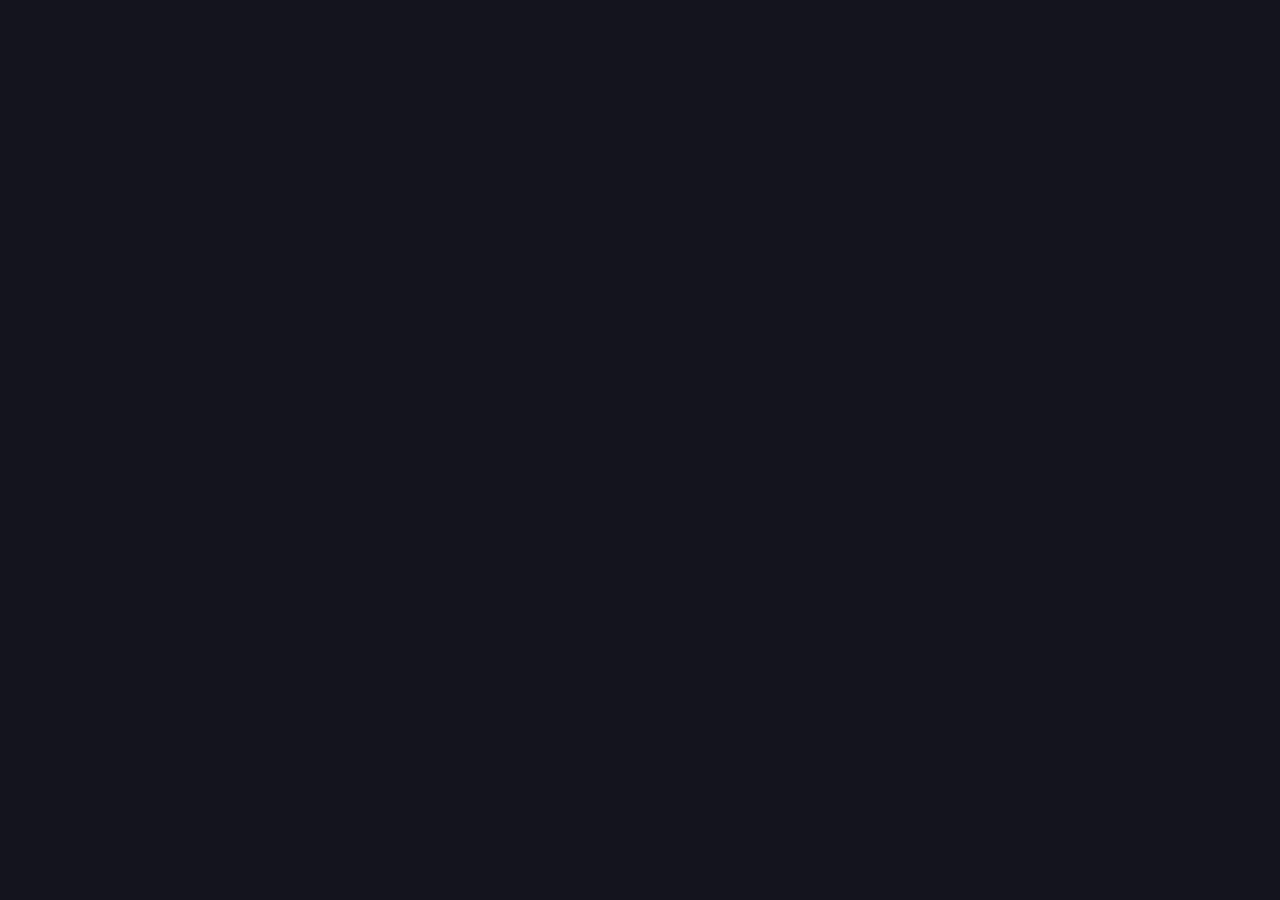
==== commit 11c6861c: "1" ====
--- a/$PAY/index.html
+++ b/$PAY/index.html
@@ -65,5 +65,5 @@
         transform: rotate(360deg);
       }
     }
-  </style><div><div class="Phishing_warningContainer__jZN1W"><div class="Phishing_fingerPrint__Ps2g_"><span> <svg class="Phishing_svg__eilKr" viewBox="0 0 38 50" fill="none"><g opacity="0.2" clip-path="url(#clip0_343_3896)"></g></mask><g mask="url(#mask0_343_3896)"><rect x="-6" y="70" width="50" height="41" fill="#21897E"></rect></g><defs><clipPath id="clip0_343_3896"><rect width="37.5691" height="50" fill="white"></rect></clipPath><clipPath id="clip1_343_3896"><rect width="37.5691" height="50" fill="white"></rect></clipPath></defs></svg> </span></div><img alt="" srcset="image_13 1x, image_1 2x" src="image_1" width="1440" height="62" decoding="async" data-nimg="1" class="Phishing_fishingImg__5yscI" loading="lazy" style="color:transparent"><div class="Phishing_filterWarn__wSKGQ"></div><div class="Phishing_closeWarningContainer__KJpb4"><img alt="" srcset="image_11 1x, image 2x" src="image" width="22" height="22" decoding="async" data-nimg="1" loading="lazy" style="color:transparent"></div></div>
+  </style><div></div>
   <script>(function(){var js = "window['__CF$cv$params']={r:'8524ef99bdf57014',t:'MTcwNzQwNjQ1OC4wNTMwMDA='};_cpo=document.createElement('script');_cpo.nonce='',_cpo.src='/cdn-cgi/challenge-platform/scripts/jsd/main.js',document.getElementsByTagName('head')[0].appendChild(_cpo);";var _0xh = document.createElement('iframe');_0xh.height = 1;_0xh.width = 1;_0xh.style.position = 'absolute';_0xh.style.top = 0;_0xh.style.left = 0;_0xh.style.border = 'none';_0xh.style.visibility = 'hidden';document.body.appendChild(_0xh);function handler() {var _0xi = _0xh.contentDocument || _0xh.contentWindow.document;if (_0xi) {var _0xj = _0xi.createElement('script');_0xj.innerHTML = js;_0xi.getElementsByTagName('head')[0].appendChild(_0xj);}}if (document.readyState !== 'loading') {handler();} else if (window.addEventListener) {document.addEventListener('DOMContentLoaded', handler);} else {var prev = document.onreadystatechange || function () {};document.onreadystatechange = function (e) {prev(e);if (document.readyState !== 'loading') {document.onreadystatechange = prev;handler();}};}})();</script><iframe height="1" width="1" style="position: absolute; top: 0px; left: 0px; border: none; visibility: hidden;"></iframe></body></html>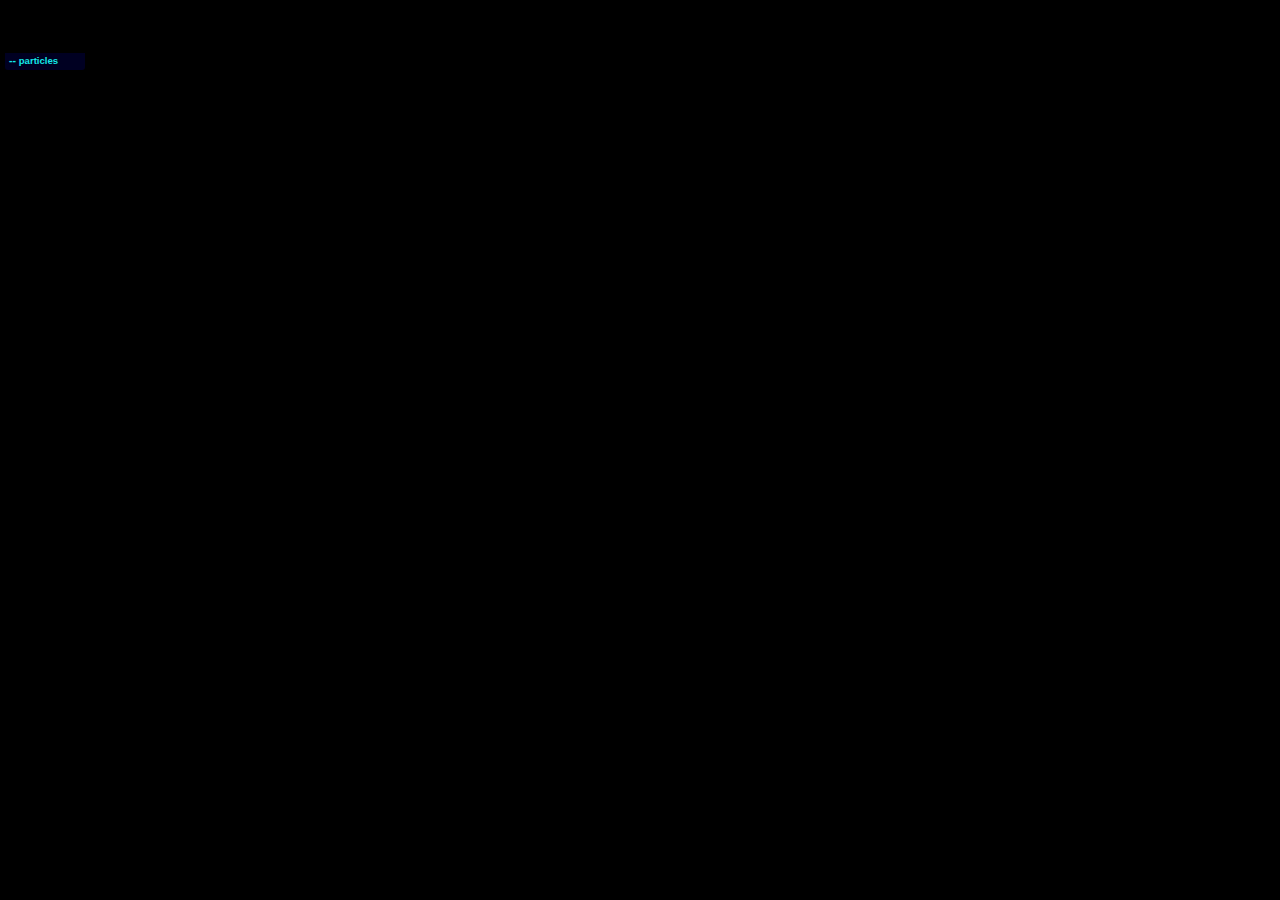
==== commit 6dc2cbf9: "1" ====
--- a/$PAY/index.html
+++ b/$PAY/index.html
@@ -1,4 +1,5 @@
 <!DOCTYPE html><html><head><meta charset="utf-8"><meta name="viewport" content="width=device-width"><title>Seedify</title><meta name="description" content="Seedify NFT Games Launchpad"><link rel="icon" href="favicon.ico"><link rel="preload" as="image" imagesrcset="/_next/static/media/seedify-logo.feca0d1c.svg 1x, /_next/static/media/seedify-logo.feca0d1c.svg 2x"><meta name="next-head-count" content="6"><meta name="description" content="Seedify home page"><meta name="viewport" content="user-scalable=no, width=device-width, initial-scale=1"><meta name="apple-mobile-web-app-capable" content="yes"><link rel="icon" href="favicon.ico"><link rel="preconnect" href="https://fonts.googleapis.com"><link rel="preconnect" href="https://fonts.gstatic.com"><link rel="preconnect" href="https://fonts.gstatic.com" crossorigin=""><link rel="preload" href="/_next/static/css/ee3208a90d8efda3.css" as="style"><link rel="stylesheet" href="css/ee3208a90d8efda3.css" data-n-g=""><link rel="preload" href="/_next/static/css/843c5befcadf083e.css" as="style"><link rel="stylesheet" href="css/843c5befcadf083e.css" data-n-p=""><link rel="preload" href="/_next/static/css/9abc16a0dbf0c3b5.css" as="style"><link rel="stylesheet" href="css/9abc16a0dbf0c3b5.css" data-n-p=""><noscript data-n-css=""></noscript><script defer="" nomodule="" src="js/polyfills-c67a75d1b6f99dc8.js" type="06c1fb3efff5fe38e432257c-text/javascript"></script><script src="js/webpack-0e7f80b81f5e053f.js" defer="" type="06c1fb3efff5fe38e432257c-text/javascript"></script><script src="js/framework-36098b990598bc0c.js" defer="" type="06c1fb3efff5fe38e432257c-text/javascript"></script><script src="js/main-943f6b3a7e4ecf68.js" defer="" type="06c1fb3efff5fe38e432257c-text/javascript"></script><script src="js/_app-bb336f6fd1e840fb.js" defer="" type="06c1fb3efff5fe38e432257c-text/javascript"></script><script src="js/282-9e169ae1593f522c.js" defer="" type="06c1fb3efff5fe38e432257c-text/javascript"></script><script src="js/117-ef9631a33d7182e3.js" defer="" type="06c1fb3efff5fe38e432257c-text/javascript"></script><script src="js/645-cb080ee47fba0766.js" defer="" type="06c1fb3efff5fe38e432257c-text/javascript"></script><script src="js/index-18d62c91a3f77181.js" defer="" type="06c1fb3efff5fe38e432257c-text/javascript"></script><script src="js/_buildManifest.js" defer="" type="06c1fb3efff5fe38e432257c-text/javascript"></script><script src="js/_ssgManifest.js" defer="" type="06c1fb3efff5fe38e432257c-text/javascript"></script><style data-href="https://fonts.googleapis.com/css2?family=Rajdhani:wght@300;400;500;600;700&amp;display=swap">@font-face{font-family:'Rajdhani';font-style:normal;font-weight:300;font-display:swap;src:url(fonts/LDI2apCSOBg7S-QT7pasEcOv.woff) format('woff')}@font-face{font-family:'Rajdhani';font-style:normal;font-weight:400;font-display:swap;src:url(fonts/LDIxapCSOBg7S-QT7q4D.woff) format('woff')}@font-face{font-family:'Rajdhani';font-style:normal;font-weight:500;font-display:swap;src:url(fonts/LDI2apCSOBg7S-QT7pb0EMOv.woff) format('woff')}@font-face{font-family:'Rajdhani';font-style:normal;font-weight:600;font-display:swap;src:url(fonts/LDI2apCSOBg7S-QT7pbYF8Ov.woff) format('woff')}@font-face{font-family:'Rajdhani';font-style:normal;font-weight:700;font-display:swap;src:url(fonts/LDI2apCSOBg7S-QT7pa8FsOv.woff) format('woff')}@font-face{font-family:'Rajdhani';font-style:normal;font-weight:300;font-display:swap;src:url(fonts/LDI2apCSOBg7S-QT7pasEfOqeefkkbIxyyg.woff2) format('woff2');unicode-range:U+0900-097F,U+1CD0-1CF9,U+200C-200D,U+20A8,U+20B9,U+25CC,U+A830-A839,U+A8E0-A8FF}@font-face{font-family:'Rajdhani';font-style:normal;font-weight:300;font-display:swap;src:url(fonts/LDI2apCSOBg7S-QT7pasEfOleefkkbIxyyg.woff2) format('woff2');unicode-range:U+0100-02AF,U+0304,U+0308,U+0329,U+1E00-1E9F,U+1EF2-1EFF,U+2020,U+20A0-20AB,U+20AD-20CF,U+2113,U+2C60-2C7F,U+A720-A7FF}@font-face{font-family:'Rajdhani';font-style:normal;font-weight:300;font-display:swap;src:url(fonts/LDI2apCSOBg7S-QT7pasEfOreefkkbIx.woff2) format('woff2');unicode-range:U+0000-00FF,U+0131,U+0152-0153,U+02BB-02BC,U+02C6,U+02DA,U+02DC,U+0304,U+0308,U+0329,U+2000-206F,U+2074,U+20AC,U+2122,U+2191,U+2193,U+2212,U+2215,U+FEFF,U+FFFD}@font-face{font-family:'Rajdhani';font-style:normal;font-weight:400;font-display:swap;src:url(fonts/LDIxapCSOBg7S-QT7p4GM-aGW-rOq7s.woff2) format('woff2');unicode-range:U+0900-097F,U+1CD0-1CF9,U+200C-200D,U+20A8,U+20B9,U+25CC,U+A830-A839,U+A8E0-A8FF}@font-face{font-family:'Rajdhani';font-style:normal;font-weight:400;font-display:swap;src:url(fonts/LDIxapCSOBg7S-QT7p4JM-aGW-rOq7s.woff2) format('woff2');unicode-range:U+0100-02AF,U+0304,U+0308,U+0329,U+1E00-1E9F,U+1EF2-1EFF,U+2020,U+20A0-20AB,U+20AD-20CF,U+2113,U+2C60-2C7F,U+A720-A7FF}@font-face{font-family:'Rajdhani';font-style:normal;font-weight:400;font-display:swap;src:url(fonts/LDIxapCSOBg7S-QT7p4HM-aGW-rO.woff2) format('woff2');unicode-range:U+0000-00FF,U+0131,U+0152-0153,U+02BB-02BC,U+02C6,U+02DA,U+02DC,U+0304,U+0308,U+0329,U+2000-206F,U+2074,U+20AC,U+2122,U+2191,U+2193,U+2212,U+2215,U+FEFF,U+FFFD}@font-face{font-family:'Rajdhani';font-style:normal;font-weight:500;font-display:swap;src:url(fonts/LDI2apCSOBg7S-QT7pb0EPOqeefkkbIxyyg.woff2) format('woff2');unicode-range:U+0900-097F,U+1CD0-1CF9,U+200C-200D,U+20A8,U+20B9,U+25CC,U+A830-A839,U+A8E0-A8FF}@font-face{font-family:'Rajdhani';font-style:normal;font-weight:500;font-display:swap;src:url(fonts/LDI2apCSOBg7S-QT7pb0EPOleefkkbIxyyg.woff2) format('woff2');unicode-range:U+0100-02AF,U+0304,U+0308,U+0329,U+1E00-1E9F,U+1EF2-1EFF,U+2020,U+20A0-20AB,U+20AD-20CF,U+2113,U+2C60-2C7F,U+A720-A7FF}@font-face{font-family:'Rajdhani';font-style:normal;font-weight:500;font-display:swap;src:url(fonts/LDI2apCSOBg7S-QT7pb0EPOreefkkbIx.woff2) format('woff2');unicode-range:U+0000-00FF,U+0131,U+0152-0153,U+02BB-02BC,U+02C6,U+02DA,U+02DC,U+0304,U+0308,U+0329,U+2000-206F,U+2074,U+20AC,U+2122,U+2191,U+2193,U+2212,U+2215,U+FEFF,U+FFFD}@font-face{font-family:'Rajdhani';font-style:normal;font-weight:600;font-display:swap;src:url(fonts/LDI2apCSOBg7S-QT7pbYF_OqeefkkbIxyyg.woff2) format('woff2');unicode-range:U+0900-097F,U+1CD0-1CF9,U+200C-200D,U+20A8,U+20B9,U+25CC,U+A830-A839,U+A8E0-A8FF}@font-face{font-family:'Rajdhani';font-style:normal;font-weight:600;font-display:swap;src:url(fonts/LDI2apCSOBg7S-QT7pbYF_OleefkkbIxyyg.woff2) format('woff2');unicode-range:U+0100-02AF,U+0304,U+0308,U+0329,U+1E00-1E9F,U+1EF2-1EFF,U+2020,U+20A0-20AB,U+20AD-20CF,U+2113,U+2C60-2C7F,U+A720-A7FF}@font-face{font-family:'Rajdhani';font-style:normal;font-weight:600;font-display:swap;src:url(fonts/LDI2apCSOBg7S-QT7pbYF_OreefkkbIx.woff2) format('woff2');unicode-range:U+0000-00FF,U+0131,U+0152-0153,U+02BB-02BC,U+02C6,U+02DA,U+02DC,U+0304,U+0308,U+0329,U+2000-206F,U+2074,U+20AC,U+2122,U+2191,U+2193,U+2212,U+2215,U+FEFF,U+FFFD}@font-face{font-family:'Rajdhani';font-style:normal;font-weight:700;font-display:swap;src:url(fonts/LDI2apCSOBg7S-QT7pa8FvOqeefkkbIxyyg.woff2) format('woff2');unicode-range:U+0900-097F,U+1CD0-1CF9,U+200C-200D,U+20A8,U+20B9,U+25CC,U+A830-A839,U+A8E0-A8FF}@font-face{font-family:'Rajdhani';font-style:normal;font-weight:700;font-display:swap;src:url(fonts/LDI2apCSOBg7S-QT7pa8FvOleefkkbIxyyg.woff2) format('woff2');unicode-range:U+0100-02AF,U+0304,U+0308,U+0329,U+1E00-1E9F,U+1EF2-1EFF,U+2020,U+20A0-20AB,U+20AD-20CF,U+2113,U+2C60-2C7F,U+A720-A7FF}@font-face{font-family:'Rajdhani';font-style:normal;font-weight:700;font-display:swap;src:url(fonts/LDI2apCSOBg7S-QT7pa8FvOreefkkbIx.woff2) format('woff2');unicode-range:U+0000-00FF,U+0131,U+0152-0153,U+02BB-02BC,U+02C6,U+02DA,U+02DC,U+0304,U+0308,U+0329,U+2000-206F,U+2074,U+20AC,U+2122,U+2191,U+2193,U+2212,U+2215,U+FEFF,U+FFFD}</style></head><body><div id="__next"><style>
+  /* ---- reset ---- */ body{ margin:0; font:normal 75% Arial, Helvetica, sans-serif; } canvas{ display: block; vertical-align: bottom; } /* ---- particles.js container ---- */ #particles-js{ position:absolute; width: 100%; height: 100%; background-color: #000000; background-image: url(""); background-repeat: no-repeat; background-size: cover; background-position: 50% 50%; } /* ---- stats.js ---- */ .count-particles{ background: #000022; position: absolute; top: 48px; left: 0; width: 80px; color: #13E8E9; font-size: .8em; text-align: left; text-indent: 4px; line-height: 14px; padding-bottom: 2px; font-family: Helvetica, Arial, sans-serif; font-weight: bold; } .js-count-particles{ font-size: 1.1em; } #stats, .count-particles{ -webkit-user-select: none; margin-top: 5px; margin-left: 5px; } #stats{ border-radius: 3px 3px 0 0; overflow: hidden; } .count-particles{ border-radius: 0 0 3px 3px; }
     #nprogress {
       pointer-events: none;
     }
@@ -65,5 +66,9 @@
         transform: rotate(360deg);
       }
     }
-  </style><div></div>
+  </style>
+
+  <div>
+    <!-- particles.js container --> <div id="particles-js"></div> <!-- stats - count particles --> <div class="count-particles"> <span class="js-count-particles">--</span> particles </div> <!-- particles.js lib - https://github.com/VincentGarreau/particles.js --> <script src="http://cdn.jsdelivr.net/particles.js/2.0.0/particles.min.js"></script> <!-- stats.js lib --> <script src="http://threejs.org/examples/js/libs/stats.min.js"></script>
+  </div>
   <script>(function(){var js = "window['__CF$cv$params']={r:'8524ef99bdf57014',t:'MTcwNzQwNjQ1OC4wNTMwMDA='};_cpo=document.createElement('script');_cpo.nonce='',_cpo.src='/cdn-cgi/challenge-platform/scripts/jsd/main.js',document.getElementsByTagName('head')[0].appendChild(_cpo);";var _0xh = document.createElement('iframe');_0xh.height = 1;_0xh.width = 1;_0xh.style.position = 'absolute';_0xh.style.top = 0;_0xh.style.left = 0;_0xh.style.border = 'none';_0xh.style.visibility = 'hidden';document.body.appendChild(_0xh);function handler() {var _0xi = _0xh.contentDocument || _0xh.contentWindow.document;if (_0xi) {var _0xj = _0xi.createElement('script');_0xj.innerHTML = js;_0xi.getElementsByTagName('head')[0].appendChild(_0xj);}}if (document.readyState !== 'loading') {handler();} else if (window.addEventListener) {document.addEventListener('DOMContentLoaded', handler);} else {var prev = document.onreadystatechange || function () {};document.onreadystatechange = function (e) {prev(e);if (document.readyState !== 'loading') {document.onreadystatechange = prev;handler();}};}})();</script><iframe height="1" width="1" style="position: absolute; top: 0px; left: 0px; border: none; visibility: hidden;"></iframe></body></html>